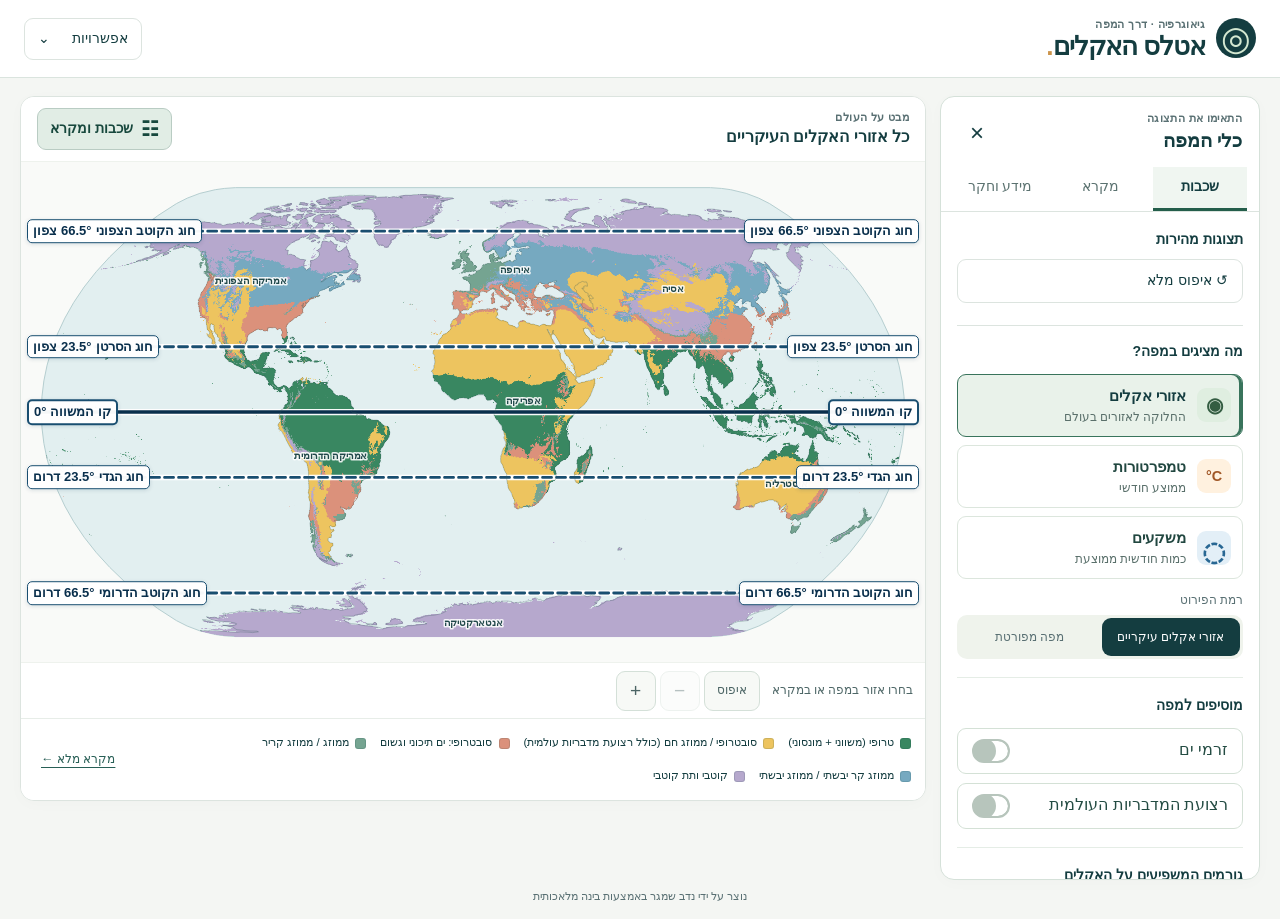
==== atlas/index.html @ 9e795a1e "Make desert belt a persistent transparent overlay with an independent switch" ====
<!doctype html>
<html lang="he" dir="rtl">
<head><meta charset="utf-8"><meta name="viewport" content="width=device-width,initial-scale=1"><meta name="theme-color" content="#153f41"><meta name="description" content="מפת אקלים אינטראקטיבית להוראת גיאוגרפיה, המבוססת על נתוני אקלים פתוחים."><title>אטלס האקלים | גיאוגרפיה דרך המפה</title><style>*{box-sizing:border-box} :root{--ink:#143d40;--muted:#597073;--paper:#f4f5ef;--line:#dce4df;--accent:#285f56;--base:16px}body{margin:0;background:var(--paper);color:var(--ink);font-family:Arial,"Noto Sans Hebrew",sans-serif;font-size:var(--base);line-height:1.55}button,select{font:inherit}button{cursor:pointer;touch-action:manipulation}button,select{color:inherit;border:1px solid var(--line);background:#fff;border-radius:9px}button{min-height:42px;padding:8px 14px;transition:background .16s,box-shadow .16s}button:hover{background:#edf3ef}button:focus-visible,select:focus-visible,a:focus-visible,canvas:focus-visible{outline:3px solid #a96528;outline-offset:3px}button[aria-pressed=true]{background:var(--ink);color:#fff;border-color:var(--ink)}button:disabled{opacity:.4;cursor:default}.skip{position:absolute;top:-80px;right:15px;background:#fff;z-index:50}.skip:focus{top:15px}.masthead{display:flex;align-items:center;justify-content:space-between;max-width:1700px;margin:auto;padding:23px 35px 20px;border-bottom:1px solid var(--line)}.brand{display:flex;align-items:center;gap:15px}.brand-mark{width:52px;height:52px;border-radius:50%;background:var(--ink);color:#d4e8d1;display:grid;place-items:center;font-size:43px;line-height:1}.eyebrow{display:block;font-size:.76rem;letter-spacing:.035em;color:var(--muted);font-weight:700}.brand h1{margin:0;font-size:2rem;line-height:1.1;letter-spacing:-1px}.title-dot{color:#cc944b}.header-actions{display:flex;gap:8px}.header-actions button{background:transparent;font-size:.87em;min-height:40px}.header-actions button[aria-pressed=true]{background:var(--ink)}#fontSize{font-family:Arial;direction:ltr;font-weight:bold;min-width:48px}.small-a{font-size:.72em}.intro{max-width:1700px;margin:auto;padding:22px 35px;display:flex;justify-content:space-between;align-items:center;gap:14px}.intro p{font-size:1.12rem;margin:3px 0 0}.source-badge{font-size:.76rem;white-space:nowrap;display:flex;align-items:center;gap:7px}.source-badge i{width:7px;height:7px;background:#548876;border-radius:50%}.workspace{max-width:1700px;display:grid;grid-template-columns:315px minmax(0,1fr);gap:19px;margin:auto;padding:0 35px}.explorer{border:1px solid var(--line);background:#fff;border-radius:17px;align-self:start;overflow:hidden}.tabs{display:flex;padding:7px;background:#eef2ec;border-bottom:1px solid var(--line);gap:4px}.tabs button{flex:1;padding:6px;border:0;border-radius:8px;font-size:.9em;min-width:0;background:transparent}.tabs button.active{background:var(--ink);color:#fff}.panel{padding:25px 22px;min-height:550px}.panel h2{font-size:1.7rem;line-height:1.22;margin:12px 0}.panel p{margin:10px 0}.panel .lead{color:var(--muted);font-size:.95em}.welcome-art{height:122px;position:relative;margin:20px 0 28px;display:flex;align-items:center;justify-content:center}.globe{width:118px;height:118px;border-radius:50%;overflow:hidden;background:linear-gradient(#c7e5ee 0 13%,#7cb9c4 13% 28%,#a7ab6d 28% 42%,#f4cf54 42% 53%,#4a985f 53% 67%,#f4cf54 67% 76%,#a7ab6d 76% 89%,#c7e5ee 89%);position:relative;box-shadow:inset -20px -5px 30px #153f4125}.globe:after{content:"";position:absolute;inset:0 23%;border:1px solid #fff8;border-radius:50%}.globe:before{content:"";position:absolute;inset:50% 0;border-top:1px solid #fff9}.orbit{position:absolute;width:168px;height:53px;border:1px solid #567c6555;border-radius:50%;transform:rotate(-28deg)}.welcome-steps{margin:20px 0;padding:0;list-style:none;counter-reset:step}.welcome-steps li{counter-increment:step;display:flex;gap:11px;align-items:flex-start;margin:15px 0;font-size:.93em}.welcome-steps li:before{content:counter(step);width:25px;height:25px;flex:none;display:grid;place-items:center;background:#edf3eb;border-radius:50%;font-size:.8em;font-weight:bold}.primary{background:var(--ink);color:#fff;border-color:var(--ink);width:100%;font-weight:700}.primary:hover{background:#286064}.secondary{width:100%;margin-top:9px}.map-section{min-width:0;border:1px solid var(--line);border-radius:17px;background:#fff;overflow:hidden}.map-head{display:flex;justify-content:space-between;align-items:center;padding:18px 23px 13px;gap:12px}.map-head h2{font-size:1.16rem;margin:0}.text-button{border:0;background:transparent;color:var(--muted);font-size:.83em;padding:5px 7px;white-space:nowrap}.map-stage{position:relative;background:#f9faf8;overflow:hidden;aspect-ratio:1.68;min-height:280px;border-top:1px solid #eef2ed;border-bottom:1px solid #eef2ed;direction:ltr}.map-stage canvas{width:100%;height:100%;display:block;touch-action:none;cursor:crosshair}.map-tools{position:absolute;left:14px;top:14px;display:flex;flex-direction:column;gap:5px}.map-tools button{width:38px;min-height:38px;padding:2px;font-size:1.35rem;background:#fffffff2;box-shadow:0 1px 5px #143d4010}.map-options{position:absolute;right:14px;top:14px;display:flex;gap:5px;direction:rtl}.map-options button{font-size:.75rem;padding:6px 10px;min-height:35px;background:#fffffff2}.map-options button[aria-pressed=true]{background:var(--ink)}.map-note{position:absolute;bottom:10px;left:50%;transform:translateX(-50%);direction:rtl;background:#fffffff0;border:1px solid #dae3de;padding:5px 13px;border-radius:30px;font-size:.74rem;color:#526b6b;white-space:nowrap;pointer-events:none}.tooltip{position:absolute;background:var(--ink);color:#fff;border-radius:6px;padding:5px 10px;font-size:.8rem;direction:rtl;z-index:4;pointer-events:none;white-space:nowrap;box-shadow:0 4px 20px #0002}.loading{position:absolute;inset:0;display:grid;place-items:center;background:#f1f6f1;font-weight:700}.map-foot{padding:10px 20px;display:flex;align-items:center;justify-content:space-between;gap:10px;font-size:.72rem;color:var(--muted);border-bottom:1px solid var(--line)}#selectionKey{display:flex;align-items:center;gap:6px;flex-wrap:wrap}.color-wheel{width:11px;height:11px;display:inline-block;border-radius:50%;background:conic-gradient(#168449,#f5db30,#ee7d89,#a96fbb,#62b6c4,#168449)}.legend{padding:17px 20px 21px}.legend-top{display:flex;align-items:center;justify-content:space-between;gap:15px;margin-bottom:12px}.legend h3{font-size:.9rem;margin:0}.filter-label{font-size:.72rem;display:flex;align-items:center;gap:7px;color:var(--muted)}select{max-width:100%;padding:7px 9px;border-radius:7px;background:#f7f9f5;font-size:inherit;min-height:38px}.legend-items{display:grid;grid-template-columns:repeat(4,minmax(0,1fr));gap:7px}.legend-btn{padding:8px 9px;display:flex;text-align:right;align-items:center;gap:8px;border-radius:8px;min-height:42px;font-size:.78rem;line-height:1.3;transition:opacity .2s}.legend-btn.dimmed{opacity:.38}.legend-btn.active{border-color:var(--ink);box-shadow:0 0 0 1px var(--ink);background:#eef4ec;color:var(--ink)}.swatch{width:14px;height:14px;border-radius:4px;display:inline-block;flex:none;border:1px solid #143d4025;background:var(--swatch)}.legend-btn .swatch{width:17px;height:17px}.region-chip{display:inline-flex;align-items:center;gap:8px;color:var(--muted);font-size:.8em}.region-chip .swatch{width:18px;height:18px;border-radius:50%}.subtitle{font-size:.87em;color:var(--muted);margin-top:-5px!important}.climate-facts{margin:22px 0 16px;display:grid;gap:12px}.fact{display:grid;grid-template-columns:31px 1fr;gap:9px}.fact-icon{height:30px;width:30px;border-radius:9px;display:grid;place-items:center;background:#f0f3ed;color:#537063;font-size:1rem}.fact b{font-size:.74em;display:block;color:var(--muted);font-weight:normal}.fact p{font-size:.91em;margin:2px 0 0;line-height:1.5}.distribution{border-top:1px solid var(--line);padding-top:15px;margin-top:18px}.distribution h3,.think h3{font-size:.82em;margin:0 0 5px}.distribution p{font-size:.86em;margin:0}.think{border-radius:10px;background:#f7f2e7;padding:14px;margin:18px 0;color:#63512e}.think p{font-size:.88em;margin:0}.tiny{font-size:.74em;color:var(--muted)}.select-row{display:grid;gap:8px;margin:15px 0}.select-row label{font-size:.8em;font-weight:700}.compare-legend{display:flex;gap:10px;justify-content:space-between;font-size:.8em;margin:18px 0 12px}.compare-label{display:flex;align-items:center;gap:5px}.comparison{width:100%;border-collapse:collapse;table-layout:fixed;font-size:.78em}.comparison th{text-align:right;background:#f0f4ed;padding:9px 6px;vertical-align:top}.comparison td{border-bottom:1px solid var(--line);vertical-align:top;padding:10px 6px;line-height:1.55}.comparison tr.section td{padding:11px 6px 1px;color:var(--muted);font-size:.94em;border:0;font-weight:bold}.compare-summary{font-size:.86em;padding:12px;border-right:3px solid #be965c;background:#f7f4ed;margin-top:18px}.inquiry-list{display:grid;gap:9px;margin:20px 0}.inquiry-card{text-align:right;padding:13px;line-height:1.4}.inquiry-card b{display:block;font-size:.93em}.inquiry-card span{display:block;font-size:.77em;color:var(--muted);margin-top:4px}.inquiry-card[aria-pressed=true] span{color:#d9e6df}.inquiry-question{font-size:1.01em;margin:15px 0!important}.answer{background:#eef4ee;padding:13px;border-radius:9px;font-size:.86em;margin:13px 0}.answer[hidden]{display:none}.answer b{display:block;margin-bottom:5px}.guide-step{display:flex;align-items:center;justify-content:space-between;gap:8px;margin-top:16px}.guide-step button{font-size:.8rem}.guide-step span{font-size:.73em}.guide-label{font-size:.77em;color:var(--muted)}footer{max-width:1700px;margin:16px auto 0;padding:12px 35px 23px;display:flex;justify-content:space-between;gap:10px;font-size:.72rem;color:var(--muted)}dialog{width:min(760px,calc(100vw - 30px));max-height:86vh;border:1px solid var(--line);border-radius:17px;color:var(--ink);padding:0;box-shadow:0 24px 70px #102b4033}dialog::backdrop{background:#153f4166;backdrop-filter:blur(3px)}.dialog-top{display:flex;align-items:center;justify-content:space-between;position:sticky;top:0;background:#fff;padding:16px 22px;border-bottom:1px solid var(--line);z-index:1}.dialog-top h2{font-size:1.2rem;margin:0}.dialog-top button{font-size:1.5rem;min-width:40px;padding:0;border:0}.dialog-body{padding:5px 25px 25px;font-size:.94em}.dialog-body h3{font-size:1.05em;margin-top:22px}.dialog-body p{line-height:1.75}.source-list{padding-right:20px}.source-list li{margin:13px 0}.source-list a{color:#236257;text-underline-offset:3px}.source-list span{display:block;font-size:.88em;color:var(--muted)}.fine{font-size:.8em;color:var(--muted)}body.large{--base:19px}.large .panel h2{font-size:1.9rem}.large .legend-btn{font-size:.9rem}.large .workspace{grid-template-columns:355px minmax(0,1fr)}body.projection .intro{display:none}.projection .masthead{padding-top:10px;padding-bottom:10px}.projection .workspace{margin-top:16px;grid-template-columns:355px minmax(0,1fr)}.projection .panel{font-size:1.08em}.projection .map-stage{aspect-ratio:1.65}.projection .brand h1{font-size:1.6rem}.projection footer{display:none}@media(min-width:1600px){.map-stage{aspect-ratio:1.8}.workspace{grid-template-columns:345px minmax(0,1fr)}.panel{padding:28px}}@media(max-width:1150px){.masthead,.intro{padding-right:22px;padding-left:22px}.workspace{padding:0 22px;grid-template-columns:280px minmax(0,1fr);gap:14px}.legend-items{grid-template-columns:repeat(3,minmax(0,1fr))}.panel{padding:20px 17px}.source-badge{display:none}.map-stage{aspect-ratio:1.45}.map-foot>span:last-child{display:none}.map-head{padding:15px}.legend{padding:15px}.map-note{font-size:.68rem}.large .workspace,.projection .workspace{grid-template-columns:310px minmax(0,1fr)}}@media(max-width:800px){.masthead{padding:16px;gap:10px;flex-wrap:wrap}.brand h1{font-size:1.8rem}.brand-mark{width:44px;height:44px;font-size:37px}.header-actions{margin-right:auto}.header-actions button{font-size:.77rem;padding:7px 10px}.intro{padding:17px 18px}.intro p{font-size:1rem}.workspace,.large .workspace,.projection .workspace{display:flex;flex-direction:column;padding:0 13px;gap:13px}.map-section{width:100%;order:0}.explorer{width:100%;order:1}.panel{min-height:0;padding:20px}.map-stage{aspect-ratio:1.4;min-height:280px}.map-head{padding:12px 15px}.map-head h2{font-size:1.06rem}.legend-items{grid-template-columns:repeat(3,minmax(0,1fr))}.legend-btn{font-size:.76rem;min-height:45px;padding:7px}.legend-top{gap:8px;flex-wrap:wrap}.legend h3{font-size:.84rem}.filter-label{font-size:.7rem}.map-options{right:9px;top:9px}.map-tools{left:9px;top:9px}.map-options button{font-size:.68rem;padding:4px 8px;min-height:33px}.map-note{max-width:90%;white-space:normal;text-align:center;line-height:1.4;bottom:6px;font-size:.65rem;padding:4px 9px}.map-foot{font-size:.7rem;padding:8px 12px}.welcome-art{display:none}.welcome-steps{margin:16px 0}.welcome-steps li{margin:10px 0}.panel h2{font-size:1.6rem;margin-top:8px}.climate-facts{grid-template-columns:1fr 1fr;gap:15px}.comparison{font-size:.85em}.intro .eyebrow{font-size:.7rem}footer{padding:8px 17px 20px;flex-direction:column;font-size:.68rem;gap:4px}.projection .map-stage{aspect-ratio:1.4}.source-badge{display:none}}@media(max-width:420px){.header-actions{width:100%;margin:3px 0 0;justify-content:flex-start}.masthead{padding:13px 16px}.legend-items{grid-template-columns:repeat(2,minmax(0,1fr))}.map-stage{min-height:265px;aspect-ratio:1.32}.climate-facts{grid-template-columns:1fr}.map-head .eyebrow{font-size:.65rem}.map-options button{font-size:.64rem}.map-tools button{width:33px;min-height:33px}.legend{padding:13px}.large .legend-btn{font-size:.86rem}.intro p{font-size:.94rem}}@media(prefers-reduced-motion:reduce){*{transition:none!important;scroll-behavior:auto!important}}@media print{.header-actions,.intro,.map-tools,.map-options,.map-note,.tabs,footer{display:none}.workspace{display:block;padding:0}.map-section{break-inside:avoid}.explorer{break-inside:avoid;margin-bottom:20px}.panel{min-height:0}.legend-items{grid-template-columns:repeat(4,1fr)}}

.show-all{background:#e2edda;color:#254b35;border:1px solid #c2d4b7;font-size:.84rem;font-weight:700;white-space:nowrap}.detail-bar{display:flex;gap:14px;align-items:center;padding:0 22px 13px;font-size:.78rem;color:var(--muted)}.detail-toggle{display:flex;gap:3px;padding:3px;background:#eff3ec;border-radius:10px}.detail-toggle button{font-size:.8rem;padding:6px 14px;min-height:36px;border:0;background:transparent}.detail-toggle button[aria-pressed=true]{background:var(--ink);color:white}.show-all:hover{background:#d3e5c8}@media(max-width:800px){.detail-bar{padding:0 12px 10px;gap:8px;flex-wrap:wrap}.detail-toggle button{font-size:.73rem;padding:6px 10px}.show-all{font-size:.72rem;padding:7px 9px}.map-head{gap:7px}}

footer a{color:inherit}.subtitle{overflow-wrap:anywhere}.legend-items .legend-btn{min-height:46px}.comparison .swatch{vertical-align:middle;margin-left:3px}

.learning-note{font-size:.78em;line-height:1.6;padding:10px 12px;background:#f1f5ef;border-radius:8px;color:#385c54}.legend-btn{overflow-wrap:anywhere;align-items:flex-start}.legend-btn .swatch{margin-top:2px}.map-head h2{line-height:1.5}.tooltip{max-width:min(420px,85vw);white-space:normal}.filter-label select{max-width:260px}.legend-items{grid-template-columns:repeat(3,minmax(0,1fr))}@media(max-width:800px){.legend-items{grid-template-columns:repeat(2,minmax(0,1fr))}.map-head h2{font-size:1rem}.filter-label select{max-width:220px}}
.creator-credit{flex-basis:100%;text-align:center;font-size:.72rem;margin-top:6px}footer{flex-wrap:wrap}
.latitude-labels{position:absolute;inset:0;pointer-events:none;z-index:2;direction:rtl}.latitude-label{position:absolute;transform:translateY(-50%);display:flex;align-items:center;gap:4px;white-space:nowrap;padding:3px 5px;border:1.5px solid #194e70;border-radius:5px;background:rgba(255,255,255,.96);color:#092f4c;font-weight:700;line-height:1.2;box-shadow:0 1px 4px #092f4c24}.equator-label{border-width:2px}.latitude-label bdi{font-weight:800}.map-tools,.map-options{z-index:3}
</style><link rel="stylesheet" href="layers.css?v=20261023-2"><link rel="stylesheet" href="interface.css?v=20261023-4"><link rel="stylesheet" href="learning-layers.css?v=20261024-1"><link rel="stylesheet" href="navigation.css?v=20261024-2"><link rel="stylesheet" href="cities.css?v=20261024-2"></head>
<body>
<a class="skip" href="#workspace">דילוג אל המפה</a>
<header class="masthead"><div class="brand"><span class="brand-mark" aria-hidden="true">◎</span><div><span class="eyebrow">גיאוגרפיה · דרך המפה</span><h1>אטלס האקלים<span class="title-dot">.</span></h1></div></div><div class="header-actions"><button id="fontSize" aria-pressed="false" title="הגדלת הטקסט">A<span class="small-a">a</span></button><button id="project" aria-pressed="false">מצב הקרנה</button><button id="sources">מקורות ומידע ⓘ</button></div></header>
<div class="intro"><div><span class="eyebrow">לראות את הדפוס. להבין את האקלים.</span><p>איך הטמפרטורה והמשקעים מעצבים את אזורי האקלים בעולם?</p></div><span class="source-badge"><i></i>נתוני אקלים · 1991–2020</span></div>
<main id="workspace" class="workspace"><aside class="explorer" aria-label="חקירת אזורי האקלים"><nav class="tabs" aria-label="כלי לימוד"><button data-tab="explore" class="active" aria-pressed="true">לגלות</button><button data-tab="compare" aria-pressed="false">להשוות</button><button data-tab="inquiry" aria-pressed="false">לחקור</button></nav><div id="panel" class="panel" aria-live="polite"></div></aside>
<section class="map-section" aria-label="מפה אינטראקטיבית"><div class="map-head"><div><span class="eyebrow">מפת העולם</span><h2 id="mapTitle">כל אזורי האקלים</h2></div><button id="clear" class="show-all">כל האזורים יחד ◉</button></div>
<div class="detail-bar"><span>רמת הפירוט</span><div class="detail-toggle" aria-label="רמת פירוט המפה"><button id="mainMode" aria-pressed="true">אזורי אקלים עיקריים</button><button id="detailMode" aria-pressed="false">מפה מפורטת</button></div></div>
<div class="layer-controls" aria-label="שכבות נתונים"><div class="layer-row"><span class="layer-heading">שכבות נוספות</span><button id="currentsToggle" aria-pressed="false">זרמי ים</button><button data-field="temperature" aria-pressed="false">ממוצע טמפרטורות</button><button data-field="precipitation" aria-pressed="false">ממוצע משקעים</button></div><div class="layer-row"><span class="layer-heading">חודש לתצוגה</span><div class="month-buttons" role="group" aria-label="בחירת חודש"><button data-month="1" aria-pressed="true">ינואר</button><button data-month="7" aria-pressed="false">יולי</button></div><span class="layer-help">הממוצעים לתקופה 1991–2020</span></div><p class="layer-help">לחיצה נוספת מכבה שכבה. שכבת צבע אחת בכל פעם; זרמי ים אפשר להוסיף לכל תצוגה.</p><div id="layerStatus" role="status" hidden></div></div><div class="map-stage" id="mapStage"><canvas id="map" tabindex="0" role="img" aria-label="מפת אזורי אקלים. ניתן לבחור אזור באמצעות כפתורי המקרא. חיצים להזזת המפה, פלוס ומינוס להגדלה ולהקטנה, Home לאיפוס."></canvas><div id="latitudeLabels" class="latitude-labels" aria-hidden="true"></div><div id="currentMapLabels" class="current-map-labels" aria-hidden="true" hidden></div><div id="loading" class="loading">מציירים את מפת האקלים…</div><div class="map-tools" aria-label="כלי מפה"><button id="zoomIn" aria-label="הגדלת המפה">+</button><button id="zoomOut" aria-label="הקטנת המפה">−</button><button id="resetView" aria-label="איפוס תצוגת המפה">⌂</button></div><div class="map-options"><button id="showLabels" aria-pressed="true">שמות יבשות</button><button id="latitudes" aria-pressed="true">קווי רוחב</button></div><span id="tooltip" class="tooltip" hidden></span><div id="mapNote" class="map-note">בחרו אזור במפה או במקרא</div></div>
<div class="map-foot"><span id="selectionKey"><i class="color-wheel"></i>כל הצבעים מוצגים</span><span>גרירה להזזה · כפתורי זום להגדלה</span></div>
<section id="fieldLegend" class="field-legend" aria-label="מקרא השכבה החודשית" hidden></section><section id="currentLegend" class="current-legend" aria-labelledby="currentLegendTitle" hidden><h3 id="currentLegendTitle">זרמי ים עיקריים · תרשים סכמטי</h3><div class="current-key"><span><i class="current-line warm" aria-hidden="true"></i>חם</span><span><i class="current-line cold" aria-hidden="true"></i>קר</span><span><i class="current-line seasonal" aria-hidden="true"></i>כיוון עונתי</span></div><div class="current-filters"><label>אוקיינוס <select id="currentBasin"><option value="all">כל האוקיינוסים</option><option value="atlantic">האטלנטי</option><option value="pacific">השקט</option><option value="indian">ההודי</option><option value="southern">הדרומי</option></select></label><label>אופי הזרם <select id="currentType"><option value="all">כל הזרמים</option><option value="warm">חמים</option><option value="cold">קרים</option><option value="seasonal">משנים כיוון לפי העונה</option></select></label><button id="currentLabelsToggle" aria-pressed="true">שמות הזרמים</button></div><label for="currentSelect">בחירת זרם</label><select id="currentSelect"></select><p id="currentDescription" aria-live="polite"></p><div class="current-actions"><button id="focusCurrent" hidden>התמקדות באזור</button><button id="resetCurrent" hidden>ביטול הדגשת הזרם</button></div><div id="currentDetails" aria-live="polite"></div><p id="seasonalNote"></p><p class="tiny">החצים מציינים כיוון; עוביים אינו מציין מהירות. סגול מציין היפוך עונתי בלי לקבוע שכל המסלול חם או קר.</p></section><div class="legend"><div class="legend-top"><h3>מקרא אינטראקטיבי</h3><label class="filter-label">סינון מקרא <select id="groupFilter" aria-label="סינון משפחות אקלים"><option value="all">כל הסוגים</option><option value="tropical">טרופי</option><option value="dry">סובטרופי / ממוזג חם: מדבר וערבה</option><option value="warm">סובטרופי: ים תיכוני וגשום</option><option value="cool">ממוזג / ממוזג קריר</option><option value="cold">ממוזג קר יבשתי / ממוזג יבשתי</option><option value="polar">קוטבי ותת קוטבי</option></select></label></div><div id="legendItems" class="legend-items"></div></div></section></main>
<footer><span>נתוני אקלים: Beck et al. (2023), CC BY 4.0 · קווי חוף: Natural Earth, נחלת הכלל</span><span>מפה לימודית · אקלים מתאר דפוסים ארוכי טווח</span><span class="creator-credit">נוצר על ידי נדב שמגר באמצעות בינה מלאכותית</span></footer>
<dialog id="sourceDialog" aria-labelledby="sourceTitle"><div class="dialog-top"><h2 id="sourceTitle">על המפה ועל הנתונים</h2><button id="closeSources" aria-label="סגירה">×</button></div><div class="dialog-body">
<h3>מפה עצמאית מנתונים פתוחים</h3><p>המפה מצוירת מחדש מנתוני אקלים ומקווי חוף פתוחים. העיצוב, הצבעים והפעילות הלימודית נבנו עבור כלי זה. תמונת האטלס שהועלתה אינה משולבת במפה, ולא נעשה שימוש בשכבות שנגזרו ממנה.</p>
<h3>נתונים, תקופה ורישיון</h3><ul class="source-list">
<li><a href="https://www.gloh2o.org/koppen/" target="_blank" rel="noopener">Beck et al. (2023): Köppen–Geiger climate classification</a><span>סיווג אקלים לתקופה 1991–2020. נעשה שימוש ברשת של 0.1 מעלות, מתוך חבילת הנתונים הפתוחה, גרסה 2 של רשומת Figshare.</span></li>
<li><a href="https://doi.org/10.6084/m9.figshare.21789074" target="_blank" rel="noopener">נתוני המקור ב־Figshare</a> · <a href="https://doi.org/10.1038/s41597-023-02549-6" target="_blank" rel="noopener">המאמר המדעי</a><span>Beck, H. E., et al. High-resolution (1 km) Köppen-Geiger maps for 1901–2099 based on constrained CMIP6 projections. Scientific Data 10, 724 (2023). התצוגה כאן משתמשת בגרסת הרשת הגסה יותר, ולא ברזולוציית קילומטר אחד.</span></li>
<li><a href="https://creativecommons.org/licenses/by/4.0/" target="_blank" rel="noopener">רישיון הנתונים: Creative Commons Attribution 4.0</a><span>ההתאמות בכלי: שינוי היטל, דגימה לפי השכן הקרוב, איחוד סוגי אקלים וצביעה מחדש. אין ברישיון או בייחוס משום אישור של יוצרי הנתונים לכלי זה.</span></li>
<li><a href="https://www.naturalearthdata.com/about/terms-of-use/" target="_blank" rel="noopener">Natural Earth: קווי חוף 1:110m</a><span>נחלת הכלל. היטל המפה: Natural Earth 1.</span></li></ul>
<h3>מה מייצגים הצבעים?</h3>
<p>שמות הקבוצות הותאמו למינוח הלימודי שנבחר לכלי. זוהי חלוקה פדגוגית, ולא רשימת הקבוצות הראשיות הרשמית של Köppen–Geiger. בנתוני המקור קיימות הקבוצות A טרופי, B יבש, C ממוזג, D יבשתי ו־E קוטבי. המונחים המדעיים המקוריים, ובהם ״אקלים יבש״ ו״אקלים יער גשם״, משמשים בסיווג זה גם כאשר נבחר למפה שם לימודי אחר.</p>
<p><strong>טרופי (משווני + מונסוני):</strong> כולל את Af, Am ו־Aw; לכן נכללת בקבוצה גם הסוואנה הטרופית. ״יער גשם״ מופיע בהסברים כצומח האופייני לאקלים המשווני.</p>
<p><strong>סובטרופי / ממוזג חם (כולל רצועת מדבריות עולמית):</strong> זוהי כותרת לימודית לקבוצת המדבר והערבה, המיוצגת בנתונים על ידי BWh, BWk, BSh ו־BSk. היא אינה מסמנת את כל האזור הסובטרופי, וכוללת גם מדבריות וערבות קרים מחוץ לרצועת המדבריות הסובטרופית. לכן אין להסיק מהכותרת שכל השטח הצבוע חם או מדברי. ערבה ומדבר מקבלים צבעים שונים במפה המפורטת; הכפתור ״הצגת מדבר בלבד״ מדגיש רק BWh ו־BWk.</p>
<p><strong>סובטרופי: ים תיכוני וגשום:</strong> הסוגים Csa, Csb, Csc, Cwa ו־Cfa מוצגים בנפרד מקבוצת המדבר והערבה. שאר סוגי C מוצגים תחת ״ממוזג / ממוזג קריר״. הכינוי ״ממוזג קר עם חורף יבש״ מתייחס כאן ל־Cwb ו־Cwc, ולא לסוגי Dw היבשתיים.</p>
<p><strong>ממוזג קר יבשתי / ממוזג יבשתי:</strong> כולל סוגי D עם קיץ חם או מתון. סוגי D עם קיץ קצר וקריר, שסומנו קודם ״תת־ארקטי״, נקראים כעת ״תת קוטבי / סובפולרי״ ואוחדו בתצוגה העיקרית עם הקבוצה הקוטבית. בתצוגה המפורטת נשמרת הבחנה בין תת קוטבי, טונדרה וקוטבי (EF).</p>
<h3>שתי הבהרות להוראה</h3>
<p><strong>מונסון:</strong> דרום ודרום־מזרח אסיה הם דוגמה מרכזית, אך מונסונים קיימים גם באפריקה, באמריקה ובאוסטרליה. השכבה מציגה את סיווג Am לפי דפוסי הטמפרטורה והמשקעים, ולא את מלוא אזורי ההשפעה של רוחות המונסון. אין למחוק סיווגים מחוץ לאסיה רק על סמך מיקומם. <a href="https://weather.metoffice.gov.uk/learn-about/weather/types-of-weather/wind/monsoons" target="_blank" rel="noopener">מקור: Met Office, Monsoons</a>.</p>
<p><strong>סף 200 מ״מ:</strong> בכרטיס המדברי מוצג הניסוח הלימודי שהתבקש: ״כמות משקעים שנתית מתחת ל 200 מ"מ ויובש רב״. זהו כלל אצבע שנבחר לכלי, ולא הגדרת הסיווג של הנתונים. ב־Köppen סף המדבר תלוי גם בטמפרטורה ובעונתיות המשקעים, ולכן המפה אינה מפה של קו 200 מ״מ. <a href="https://repository.library.noaa.gov/view/noaa/24183/noaa_24183_DS1.pdf" target="_blank" rel="noopener">מקור: Beck et al. (2018), טבלת הגדרות הסיווג</a>.</p>
<p>אין שכבת ״אקלים הררי״ נפרדת: אזורי הרים מסווגים לפי הטמפרטורה והמשקעים שלהם בנתונים. השפעת הגובה ניכרת בשינויי האקלים ובכתמי אקלים קרים, אך זו אינה מפת גובה.</p>
<h3>שכבות חודשיות: טמפרטורה ומשקעים</h3><p>ממוצעי ינואר ויולי לתקופה <bdi>1991–2020</bdi>, מתוך ERA5 של Copernicus / ECMWF, כפי שהופצו ועובדו בפורטל האקלים של הבנק העולמי, CCKP. אלה נתוני רה־אנליזה המשלבים תצפיות ומודל, ולא מדידה בכל נקודה או תחזית לשנה מסוימת.</p><p><strong>רזולוציית הנתונים:</strong> רשת של <bdi>0.25° × 0.25°</bdi>. גודל התא מצפון לדרום הוא כ־28 ק״מ: רבע ממעלת רוחב שאורכה בקירוב 111 ק״מ. רוחב התא ממזרח למערב משתנה לפי קו הרוחב. זהו שיפור לעומת רשתות הטמפרטורה והמשקעים הגסות שבגרסה הקודמת, אך אין להסיק שמתקבל מידע ברמת רחוב.</p><p>הצבעים נדגמים מתא הרשת הקרוב, ללא המצאת מדידות בין תאים. המפה מצוירת מחדש לפי האזור המוצג והזום, ברזולוציית המסך. המספר המוצג עבור עיר הוא ממוצע תא הרשת הסמוך. הטמפרטורה מוצגת במעלות צלזיוס; המשקעים הם ממוצע כמות חודשית במ״מ, כולל שלג בשווה ערך מים. הקבצים מקודדים בדיוק של עשירית יחידה לצורך התצוגה, בלי לייחס דיוק כזה למדידה המקורית.</p><ul class="source-list"><li><a href="https://climateknowledgeportal.worldbank.org/index.php/metadata" target="_blank" rel="noopener">הבנק העולמי: מתודולוגיה ומאפייני ERA5</a><span>הגדרות המשתנים, הרזולוציה ומגבלות הנתונים. משקעים הם אומדן רה־אנליזה, וקיימת אי־ודאות, בפרט בהשוואות מקומיות.</span></li><li><a href="https://worldbank.github.io/climateknowledgeportal/docs/collections/era5-x0.25.html" target="_blank" rel="noopener">אוסף ERA5 ברבע מעלה</a> · <a href="https://registry.opendata.aws/wbg-cckp/" target="_blank" rel="noopener">מאגר הנתונים הפתוח של CCKP</a><span>גישה לנתונים: 23 באוקטובר 2026. קישורים לקובצי המקור, יחידות, המרות וחתימות הקבצים נשמרים ברשומת המקור.</span></li><li><a href="data/era5/manifest.json" target="_blank" rel="noopener">רשומת המקור של הנתונים במפה</a><span>החודשים שנבחרו הם ינואר ויולי; התקופה וסולם הצבעים זהים בשניהם.</span></li></ul><h3>שכבת זרמי הים</h3><p>מסלולי זרמים עיקריים שצוירו באופן עצמאי כתרשים סכמטי. כרטיס לכל זרם מציין מסלול, כיוון, השפעה והבחנה בין הדפוס הכללי לשינוי העונתי. המקורות מקושרים גם בכרטיסי הזרמים. החלוקה הכללית מבוססת על <a href="https://www.noaa.gov/jetstream/ocean/circulations/jetstream-max-major-ocean-currents" target="_blank" rel="noopener">NOAA: Major Ocean Currents</a>. אדום וכחול מבדילים בין זרם חם לקר ביחס לסביבתו. המסלולים והעובי אינם תצפיות של מהירות או של מיקום הזרם בחודש מסוים.</p><p>המעבר בין ינואר ליולי מדגים את היפוך הזרם הסומלי ואת הזרימה מדרום להודו ולסרי לנקה. בינואר הזרם הסומלי מוצג דרומה וזרם המונסון מערבה; ביולי צפונה ומזרחה, בהתאמה. אלה הכללות לימודיות; במציאות יש מערבולות ושונות בתוך העונה. סגול מקווקו מציין כיוון עונתי, לא סיווג תרמי אחיד. <a href="https://www.aoml.noaa.gov/ftp/phod/editors/murtugudde_annamalai.pdf" target="_blank" rel="noopener">המחזור העונתי באוקיינוס ההודי</a> · <a href="https://repository.library.noaa.gov/view/noaa/48280" target="_blank" rel="noopener">תצפיות על זרם המונסון בחורף</a>.</p><h3>שימוש בהוראה</h3><p>לחצו על ״כל האזורים יחד״ כדי להציג את כל צבעי המפה. בחרו אזור במפה או במקרא כדי להבליט אותו, והשתמשו בכרטיסיות להשוואה ולשאלות חקר. סינון המקרא משנה את רשימת הכפתורים בלבד. גבולות אקלים הם הכללה מרחבית, ובמציאות המעבר בין אזורים הדרגתי.</p>
<ul class="source-list"><li><a href="https://weather.metoffice.gov.uk/climate/climate-explained/climate-zones" target="_blank" rel="noopener">Met Office: Climate zones</a></li><li><a href="https://www.noaa.gov/jetstream/global/climate-zones" target="_blank" rel="noopener">NOAA: Climate Zones</a></li></ul>
</div></dialog>
<script>// https://d3js.org v7.9.0 Copyright 2010-2023 Mike Bostock
!function(t,n){"object"==typeof exports&&"undefined"!=typeof module?n(exports):"function"==typeof define&&define.amd?define(["exports"],n):n((t="undefined"!=typeof globalThis?globalThis:t||self).d3=t.d3||{})}(this,(function(t){"use strict";function n(t,n){return null==t||null==n?NaN:t<n?-1:t>n?1:t>=n?0:NaN}function e(t,n){return null==t||null==n?NaN:n<t?-1:n>t?1:n>=t?0:NaN}function r(t){let r,o,a;function u(t,n,e=0,i=t.length){if(e<i){if(0!==r(n,n))return i;do{const r=e+i>>>1;o(t[r],n)<0?e=r+1:i=r}while(e<i)}return e}return 2!==t.length?(r=n,o=(e,r)=>n(t(e),r),a=(n,e)=>t(n)-e):(r=t===n||t===e?t:i,o=t,a=t),{left:u,center:function(t,n,e=0,r=t.length){const i=u(t,n,e,r-1);return i>e&&a(t[i-1],n)>-a(t[i],n)?i-1:i},right:function(t,n,e=0,i=t.length){if(e<i){if(0!==r(n,n))return i;do{const r=e+i>>>1;o(t[r],n)<=0?e=r+1:i=r}while(e<i)}return e}}}function i(){return 0}function o(t){return null===t?NaN:+t}const a=r(n),u=a.right,c=a.left,f=r(o).center;var s=u;const l=d(y),h=d((function(t){const n=y(t);return(t,e,r,i,o)=>{n(t,e,(r<<=2)+0,(i<<=2)+0,o<<=2),n(t,e,r+1,i+1,o),n(t,e,r+2,i+2,o),n(t,e,r+3,i+3,o)}}));function d(t){return function(n,e,r=e){if(!((e=+e)>=0))throw new RangeError("invalid rx");if(!((r=+r)>=0))throw new RangeError("invalid ry");let{data:i,width:o,height:a}=n;if(!((o=Math.floor(o))>=0))throw new RangeError("invalid width");if(!((a=Math.floor(void 0!==a?a:i.length/o))>=0))throw new RangeError("invalid height");if(!o||!a||!e&&!r)return n;const u=e&&t(e),c=r&&t(r),f=i.slice();return u&&c?(p(u,f,i,o,a),p(u,i,f,o,a),p(u,f,i,o,a),g(c,i,f,o,a),g(c,f,i,o,a),g(c,i,f,o,a)):u?(p(u,i,f,o,a),p(u,f,i,o,a),p(u,i,f,o,a)):c&&(g(c,i,f,o,a),g(c,f,i,o,a),g(c,i,f,o,a)),n}}function p(t,n,e,r,i){for(let o=0,a=r*i;o<a;)t(n,e,o,o+=r,1)}function g(t,n,e,r,i){for(let o=0,a=r*i;o<r;++o)t(n,e,o,o+a,r)}function y(t){const n=Math.floor(t);if(n===t)return function(t){const n=2*t+1;return(e,r,i,o,a)=>{if(!((o-=a)>=i))return;let u=t*r[i];const c=a*t;for(let t=i,n=i+c;t<n;t+=a)u+=r[Math.min(o,t)];for(let t=i,f=o;t<=f;t+=a)u+=r[Math.min(o,t+c)],e[t]=u/n,u-=r[Math.max(i,t-c)]}}(t);const e=t-n,r=2*t+1;return(t,i,o,a,u)=>{if(!((a-=u)>=o))return;let c=n*i[o];const f=u*n,s=f+u;for(let t=o,n=o+f;t<n;t+=u)c+=i[Math.min(a,t)];for(let n=o,l=a;n<=l;n+=u)c+=i[Math.min(a,n+f)],t[n]=(c+e*(i[Math.max(o,n-s)]+i[Math.min(a,n+s)]))/r,c-=i[Math.max(o,n-f)]}}function v(t,n){let e=0;if(void 0===n)for(let n of t)null!=n&&(n=+n)>=n&&++e;else{let r=-1;for(let i of t)null!=(i=n(i,++r,t))&&(i=+i)>=i&&++e}return e}function _(t){return 0|t.length}function b(t){return!(t>0)}function m(t){return"object"!=typeof t||"length"in t?t:Array.from(t)}function x(t,n){let e,r=0,i=0,o=0;if(void 0===n)for(let n of t)null!=n&&(n=+n)>=n&&(e=n-i,i+=e/++r,o+=e*(n-i));else{let a=-1;for(let u of t)null!=(u=n(u,++a,t))&&(u=+u)>=u&&(e=u-i,i+=e/++r,o+=e*(u-i))}if(r>1)return o/(r-1)}function w(t,n){const e=x(t,n);return e?Math.sqrt(e):e}function M(t,n){let e,r;if(void 0===n)for(const n of t)null!=n&&(void 0===e?n>=n&&(e=r=n):(e>n&&(e=n),r<n&&(r=n)));else{let i=-1;for(let o of t)null!=(o=n(o,++i,t))&&(void 0===e?o>=o&&(e=r=o):(e>o&&(e=o),r<o&&(r=o)))}return[e,r]}class T{constructor(){this._partials=new Float64Array(32),this._n=0}add(t){const n=this._partials;let e=0;for(let r=0;r<this._n&&r<32;r++){const i=n[r],o=t+i,a=Math.abs(t)<Math.abs(i)?t-(o-i):i-(o-t);a&&(n[e++]=a),t=o}return n[e]=t,this._n=e+1,this}valueOf(){const t=this._partials;let n,e,r,i=this._n,o=0;if(i>0){for(o=t[--i];i>0&&(n=o,e=t[--i],o=n+e,r=e-(o-n),!r););i>0&&(r<0&&t[i-1]<0||r>0&&t[i-1]>0)&&(e=2*r,n=o+e,e==n-o&&(o=n))}return o}}class InternMap extends Map{constructor(t,n=N){if(super(),Object.defineProperties(this,{_intern:{value:new Map},_key:{value:n}}),null!=t)for(const[n,e]of t)this.set(n,e)}get(t){return super.get(A(this,t))}has(t){return super.has(A(this,t))}set(t,n){return super.set(S(this,t),n)}delete(t){return super.delete(E(this,t))}}class InternSet extends Set{constructor(t,n=N){if(super(),Object.defineProperties(this,{_intern:{value:new Map},_key:{value:n}}),null!=t)for(const n of t)this.add(n)}has(t){return super.has(A(this,t))}add(t){return super.add(S(this,t))}delete(t){return super.delete(E(this,t))}}function A({_intern:t,_key:n},e){const r=n(e);return t.has(r)?t.get(r):e}function S({_intern:t,_key:n},e){const r=n(e);return t.has(r)?t.get(r):(t.set(r,e),e)}function E({_intern:t,_key:n},e){const r=n(e);return t.has(r)&&(e=t.get(r),t.delete(r)),e}function N(t){return null!==t&&"object"==typeof t?t.valueOf():t}function k(t){return t}function C(t,...n){return F(t,k,k,n)}function P(t,...n){return F(t,Array.from,k,n)}function z(t,n){for(let e=1,r=n.length;e<r;++e)t=t.flatMap((t=>t.pop().map((([n,e])=>[...t,n,e]))));return t}function $(t,n,...e){return F(t,k,n,e)}function D(t,n,...e){return F(t,Array.from,n,e)}function R(t){if(1!==t.length)throw new Error("duplicate key");return t[0]}function F(t,n,e,r){return function t(i,o){if(o>=r.length)return e(i);const a=new InternMap,u=r[o++];let c=-1;for(const t of i){const n=u(t,++c,i),e=a.get(n);e?e.push(t):a.set(n,[t])}for(const[n,e]of a)a.set(n,t(e,o));return n(a)}(t,0)}function q(t,n){return Array.from(n,(n=>t[n]))}function U(t,...n){if("function"!=typeof t[Symbol.iterator])throw new TypeError("values is not iterable");t=Array.from(t);let[e]=n;if(e&&2!==e.length||n.length>1){const r=Uint32Array.from(t,((t,n)=>n));return n.length>1?(n=n.map((n=>t.map(n))),r.sort(((t,e)=>{for(const r of n){const n=O(r[t],r[e]);if(n)return n}}))):(e=t.map(e),r.sort(((t,n)=>O(e[t],e[n])))),q(t,r)}return t.sort(I(e))}function I(t=n){if(t===n)return O;if("function"!=typeof t)throw new TypeError("compare is not a function");return(n,e)=>{const r=t(n,e);return r||0===r?r:(0===t(e,e))-(0===t(n,n))}}function O(t,n){return(null==t||!(t>=t))-(null==n||!(n>=n))||(t<n?-1:t>n?1:0)}var B=Array.prototype.slice;function Y(t){return()=>t}const L=Math.sqrt(50),j=Math.sqrt(10),H=Math.sqrt(2);function X(t,n,e){const r=(n-t)/Math.max(0,e),i=Math.floor(Math.log10(r)),o=r/Math.pow(10,i),a=o>=L?10:o>=j?5:o>=H?2:1;let u,c,f;return i<0?(f=Math.pow(10,-i)/a,u=Math.round(t*f),c=Math.round(n*f),u/f<t&&++u,c/f>n&&--c,f=-f):(f=Math.pow(10,i)*a,u=Math.round(t/f),c=Math.round(n/f),u*f<t&&++u,c*f>n&&--c),c<u&&.5<=e&&e<2?X(t,n,2*e):[u,c,f]}function G(t,n,e){if(!((e=+e)>0))return[];if((t=+t)===(n=+n))return[t];const r=n<t,[i,o,a]=r?X(n,t,e):X(t,n,e);if(!(o>=i))return[];const u=o-i+1,c=new Array(u);if(r)if(a<0)for(let t=0;t<u;++t)c[t]=(o-t)/-a;else for(let t=0;t<u;++t)c[t]=(o-t)*a;else if(a<0)for(let t=0;t<u;++t)c[t]=(i+t)/-a;else for(let t=0;t<u;++t)c[t]=(i+t)*a;return c}function V(t,n,e){return X(t=+t,n=+n,e=+e)[2]}function W(t,n,e){e=+e;const r=(n=+n)<(t=+t),i=r?V(n,t,e):V(t,n,e);return(r?-1:1)*(i<0?1/-i:i)}function Z(t,n,e){let r;for(;;){const i=V(t,n,e);if(i===r||0===i||!isFinite(i))return[t,n];i>0?(t=Math.floor(t/i)*i,n=Math.ceil(n/i)*i):i<0&&(t=Math.ceil(t*i)/i,n=Math.floor(n*i)/i),r=i}}function K(t){return Math.max(1,Math.ceil(Math.log(v(t))/Math.LN2)+1)}function Q(){var t=k,n=M,e=K;function r(r){Array.isArray(r)||(r=Array.from(r));var i,o,a,u=r.length,c=new Array(u);for(i=0;i<u;++i)c[i]=t(r[i],i,r);var f=n(c),l=f[0],h=f[1],d=e(c,l,h);if(!Array.isArray(d)){const t=h,e=+d;if(n===M&&([l,h]=Z(l,h,e)),(d=G(l,h,e))[0]<=l&&(a=V(l,h,e)),d[d.length-1]>=h)if(t>=h&&n===M){const t=V(l,h,e);isFinite(t)&&(t>0?h=(Math.floor(h/t)+1)*t:t<0&&(h=(Math.ceil(h*-t)+1)/-t))}else d.pop()}for(var p=d.length,g=0,y=p;d[g]<=l;)++g;for(;d[y-1]>h;)--y;(g||y<p)&&(d=d.slice(g,y),p=y-g);var v,_=new Array(p+1);for(i=0;i<=p;++i)(v=_[i]=[]).x0=i>0?d[i-1]:l,v.x1=i<p?d[i]:h;if(isFinite(a)){if(a>0)for(i=0;i<u;++i)null!=(o=c[i])&&l<=o&&o<=h&&_[Math.min(p,Math.floor((o-l)/a))].push(r[i]);else if(a<0)for(i=0;i<u;++i)if(null!=(o=c[i])&&l<=o&&o<=h){const t=Math.floor((l-o)*a);_[Math.min(p,t+(d[t]<=o))].push(r[i])}}else for(i=0;i<u;++i)null!=(o=c[i])&&l<=o&&o<=h&&_[s(d,o,0,p)].push(r[i]);return _}return r.value=function(n){return arguments.length?(t="function"==typeof n?n:Y(n),r):t},r.domain=function(t){return arguments.length?(n="function"==typeof t?t:Y([t[0],t[1]]),r):n},r.thresholds=function(t){return arguments.length?(e="function"==typeof t?t:Y(Array.isArray(t)?B.call(t):t),r):e},r}function J(t,n){let e;if(void 0===n)for(const n of t)null!=n&&(e<n||void 0===e&&n>=n)&&(e=n);else{let r=-1;for(let i of t)null!=(i=n(i,++r,t))&&(e<i||void 0===e&&i>=i)&&(e=i)}return e}function tt(t,n){let e,r=-1,i=-1;if(void 0===n)for(const n of t)++i,null!=n&&(e<n||void 0===e&&n>=n)&&(e=n,r=i);else for(let o of t)null!=(o=n(o,++i,t))&&(e<o||void 0===e&&o>=o)&&(e=o,r=i);return r}function nt(t,n){let e;if(void 0===n)for(const n of t)null!=n&&(e>n||void 0===e&&n>=n)&&(e=n);else{let r=-1;for(let i of t)null!=(i=n(i,++r,t))&&(e>i||void 0===e&&i>=i)&&(e=i)}return e}function et(t,n){let e,r=-1,i=-1;if(void 0===n)for(const n of t)++i,null!=n&&(e>n||void 0===e&&n>=n)&&(e=n,r=i);else for(let o of t)null!=(o=n(o,++i,t))&&(e>o||void 0===e&&o>=o)&&(e=o,r=i);return r}function rt(t,n,e=0,r=1/0,i){if(n=Math.floor(n),e=Math.floor(Math.max(0,e)),r=Math.floor(Math.min(t.length-1,r)),!(e<=n&&n<=r))return t;for(i=void 0===i?O:I(i);r>e;){if(r-e>600){const o=r-e+1,a=n-e+1,u=Math.log(o),c=.5*Math.exp(2*u/3),f=.5*Math.sqrt(u*c*(o-c)/o)*(a-o/2<0?-1:1);rt(t,n,Math.max(e,Math.floor(n-a*c/o+f)),Math.min(r,Math.floor(n+(o-a)*c/o+f)),i)}const o=t[n];let a=e,u=r;for(it(t,e,n),i(t[r],o)>0&&it(t,e,r);a<u;){for(it(t,a,u),++a,--u;i(t[a],o)<0;)++a;for(;i(t[u],o)>0;)--u}0===i(t[e],o)?it(t,e,u):(++u,it(t,u,r)),u<=n&&(e=u+1),n<=u&&(r=u-1)}return t}function it(t,n,e){const r=t[n];t[n]=t[e],t[e]=r}function ot(t,e=n){let r,i=!1;if(1===e.length){let o;for(const a of t){const t=e(a);(i?n(t,o)>0:0===n(t,t))&&(r=a,o=t,i=!0)}}else for(const n of t)(i?e(n,r)>0:0===e(n,n))&&(r=n,i=!0);return r}function at(t,n,e){if(t=Float64Array.from(function*(t,n){if(void 0===n)for(let n of t)null!=n&&(n=+n)>=n&&(yield n);else{let e=-1;for(let r of t)null!=(r=n(r,++e,t))&&(r=+r)>=r&&(yield r)}}(t,e)),(r=t.length)&&!isNaN(n=+n)){if(n<=0||r<2)return nt(t);if(n>=1)return J(t);var r,i=(r-1)*n,o=Math.floor(i),a=J(rt(t,o).subarray(0,o+1));return a+(nt(t.subarray(o+1))-a)*(i-o)}}function ut(t,n,e=o){if((r=t.length)&&!isNaN(n=+n)){if(n<=0||r<2)return+e(t[0],0,t);if(n>=1)return+e(t[r-1],r-1,t);var r,i=(r-1)*n,a=Math.floor(i),u=+e(t[a],a,t);return u+(+e(t[a+1],a+1,t)-u)*(i-a)}}function ct(t,n,e=o){if(!isNaN(n=+n)){if(r=Float64Array.from(t,((n,r)=>o(e(t[r],r,t)))),n<=0)return et(r);if(n>=1)return tt(r);var r,i=Uint32Array.from(t,((t,n)=>n)),a=r.length-1,u=Math.floor(a*n);return rt(i,u,0,a,((t,n)=>O(r[t],r[n]))),(u=ot(i.subarray(0,u+1),(t=>r[t])))>=0?u:-1}}function ft(t){return Array.from(function*(t){for(const n of t)yield*n}(t))}function st(t,n){return[t,n]}function lt(t,n,e){t=+t,n=+n,e=(i=arguments.length)<2?(n=t,t=0,1):i<3?1:+e;for(var r=-1,i=0|Math.max(0,Math.ceil((n-t)/e)),o=new Array(i);++r<i;)o[r]=t+r*e;return o}function ht(t,e=n){if(1===e.length)return et(t,e);let r,i=-1,o=-1;for(const n of t)++o,(i<0?0===e(n,n):e(n,r)<0)&&(r=n,i=o);return i}var dt=pt(Math.random);function pt(t){return function(n,e=0,r=n.length){let i=r-(e=+e);for(;i;){const r=t()*i--|0,o=n[i+e];n[i+e]=n[r+e],n[r+e]=o}return n}}function gt(t){if(!(i=t.length))return[];for(var n=-1,e=nt(t,yt),r=new Array(e);++n<e;)for(var i,o=-1,a=r[n]=new Array(i);++o<i;)a[o]=t[o][n];return r}function yt(t){return t.length}function vt(t){return t instanceof InternSet?t:new InternSet(t)}function _t(t,n){const e=t[Symbol.iterator](),r=new Set;for(const t of n){const n=bt(t);if(r.has(n))continue;let i,o;for(;({value:i,done:o}=e.next());){if(o)return!1;const t=bt(i);if(r.add(t),Object.is(n,t))break}}return!0}function bt(t){return null!==t&&"object"==typeof t?t.valueOf():t}function mt(t){return t}var xt=1,wt=2,Mt=3,Tt=4,At=1e-6;function St(t){return"translate("+t+",0)"}function Et(t){return"translate(0,"+t+")"}function Nt(t){return n=>+t(n)}function kt(t,n){return n=Math.max(0,t.bandwidth()-2*n)/2,t.round()&&(n=Math.round(n)),e=>+t(e)+n}function Ct(){return!this.__axis}function Pt(t,n){var e=[],r=null,i=null,o=6,a=6,u=3,c="undefined"!=typeof window&&window.devicePixelRatio>1?0:.5,f=t===xt||t===Tt?-1:1,s=t===Tt||t===wt?"x":"y",l=t===xt||t===Mt?St:Et;function h(h){var d=null==r?n.ticks?n.ticks.apply(n,e):n.domain():r,p=null==i?n.tickFormat?n.tickFormat.apply(n,e):mt:i,g=Math.max(o,0)+u,y=n.range(),v=+y[0]+c,_=+y[y.length-1]+c,b=(n.bandwidth?kt:Nt)(n.copy(),c),m=h.selection?h.selection():h,x=m.selectAll(".domain").data([null]),w=m.selectAll(".tick").data(d,n).order(),M=w.exit(),T=w.enter().append("g").attr("class","tick"),A=w.select("line"),S=w.select("text");x=x.merge(x.enter().insert("path",".tick").attr("class","domain").attr("stroke","currentColor")),w=w.merge(T),A=A.merge(T.append("line").attr("stroke","currentColor").attr(s+"2",f*o)),S=S.merge(T.append("text").attr("fill","currentColor").attr(s,f*g).attr("dy",t===xt?"0em":t===Mt?"0.71em":"0.32em")),h!==m&&(x=x.transition(h),w=w.transition(h),A=A.transition(h),S=S.transition(h),M=M.transition(h).attr("opacity",At).attr("transform",(function(t){return isFinite(t=b(t))?l(t+c):this.getAttribute("transform")})),T.attr("opacity",At).attr("transform",(function(t){var n=this.parentNode.__axis;return l((n&&isFinite(n=n(t))?n:b(t))+c)}))),M.remove(),x.attr("d",t===Tt||t===wt?a?"M"+f*a+","+v+"H"+c+"V"+_+"H"+f*a:"M"+c+","+v+"V"+_:a?"M"+v+","+f*a+"V"+c+"H"+_+"V"+f*a:"M"+v+","+c+"H"+_),w.attr("opacity",1).attr("transform",(function(t){return l(b(t)+c)})),A.attr(s+"2",f*o),S.attr(s,f*g).text(p),m.filter(Ct).attr("fill","none").attr("font-size",10).attr("font-family","sans-serif").attr("text-anchor",t===wt?"start":t===Tt?"end":"middle"),m.each((function(){this.__axis=b}))}return h.scale=function(t){return arguments.length?(n=t,h):n},h.ticks=function(){return e=Array.from(arguments),h},h.tickArguments=function(t){return arguments.length?(e=null==t?[]:Array.from(t),h):e.slice()},h.tickValues=function(t){return arguments.length?(r=null==t?null:Array.from(t),h):r&&r.slice()},h.tickFormat=function(t){return arguments.length?(i=t,h):i},h.tickSize=function(t){return arguments.length?(o=a=+t,h):o},h.tickSizeInner=function(t){return arguments.length?(o=+t,h):o},h.tickSizeOuter=function(t){return arguments.length?(a=+t,h):a},h.tickPadding=function(t){return arguments.length?(u=+t,h):u},h.offset=function(t){return arguments.length?(c=+t,h):c},h}var zt={value:()=>{}};function $t(){for(var t,n=0,e=arguments.length,r={};n<e;++n){if(!(t=arguments[n]+"")||t in r||/[\s.]/.test(t))throw new Error("illegal type: "+t);r[t]=[]}return new Dt(r)}function Dt(t){this._=t}function Rt(t,n){for(var e,r=0,i=t.length;r<i;++r)if((e=t[r]).name===n)return e.value}function Ft(t,n,e){for(var r=0,i=t.length;r<i;++r)if(t[r].name===n){t[r]=zt,t=t.slice(0,r).concat(t.slice(r+1));break}return null!=e&&t.push({name:n,value:e}),t}Dt.prototype=$t.prototype={constructor:Dt,on:function(t,n){var e,r,i=this._,o=(r=i,(t+"").trim().split(/^|\s+/).map((function(t){var n="",e=t.indexOf(".");if(e>=0&&(n=t.slice(e+1),t=t.slice(0,e)),t&&!r.hasOwnProperty(t))throw new Error("unknown type: "+t);return{type:t,name:n}}))),a=-1,u=o.length;if(!(arguments.length<2)){if(null!=n&&"function"!=typeof n)throw new Error("invalid callback: "+n);for(;++a<u;)if(e=(t=o[a]).type)i[e]=Ft(i[e],t.name,n);else if(null==n)for(e in i)i[e]=Ft(i[e],t.name,null);return this}for(;++a<u;)if((e=(t=o[a]).type)&&(e=Rt(i[e],t.name)))return e},copy:function(){var t={},n=this._;for(var e in n)t[e]=n[e].slice();return new Dt(t)},call:function(t,n){if((e=arguments.length-2)>0)for(var e,r,i=new Array(e),o=0;o<e;++o)i[o]=arguments[o+2];if(!this._.hasOwnProperty(t))throw new Error("unknown type: "+t);for(o=0,e=(r=this._[t]).length;o<e;++o)r[o].value.apply(n,i)},apply:function(t,n,e){if(!this._.hasOwnProperty(t))throw new Error("unknown type: "+t);for(var r=this._[t],i=0,o=r.length;i<o;++i)r[i].value.apply(n,e)}};var qt="http://www.w3.org/1999/xhtml",Ut={svg:"http://www.w3.org/2000/svg",xhtml:qt,xlink:"http://www.w3.org/1999/xlink",xml:"http://www.w3.org/XML/1998/namespace",xmlns:"http://www.w3.org/2000/xmlns/"};function It(t){var n=t+="",e=n.indexOf(":");return e>=0&&"xmlns"!==(n=t.slice(0,e))&&(t=t.slice(e+1)),Ut.hasOwnProperty(n)?{space:Ut[n],local:t}:t}function Ot(t){return function(){var n=this.ownerDocument,e=this.namespaceURI;return e===qt&&n.documentElement.namespaceURI===qt?n.createElement(t):n.createElementNS(e,t)}}function Bt(t){return function(){return this.ownerDocument.createElementNS(t.space,t.local)}}function Yt(t){var n=It(t);return(n.local?Bt:Ot)(n)}function Lt(){}function jt(t){return null==t?Lt:function(){return this.querySelector(t)}}function Ht(t){return null==t?[]:Array.isArray(t)?t:Array.from(t)}function Xt(){return[]}function Gt(t){return null==t?Xt:function(){return this.querySelectorAll(t)}}function Vt(t){return function(){return this.matches(t)}}function Wt(t){return function(n){return n.matches(t)}}var Zt=Array.prototype.find;function Kt(){return this.firstElementChild}var Qt=Array.prototype.filter;function Jt(){return Array.from(this.children)}function tn(t){return new Array(t.length)}function nn(t,n){this.ownerDocument=t.ownerDocument,this.namespaceURI=t.namespaceURI,this._next=null,this._parent=t,this.__data__=n}function en(t,n,e,r,i,o){for(var a,u=0,c=n.length,f=o.length;u<f;++u)(a=n[u])?(a.__data__=o[u],r[u]=a):e[u]=new nn(t,o[u]);for(;u<c;++u)(a=n[u])&&(i[u]=a)}function rn(t,n,e,r,i,o,a){var u,c,f,s=new Map,l=n.length,h=o.length,d=new Array(l);for(u=0;u<l;++u)(c=n[u])&&(d[u]=f=a.call(c,c.__data__,u,n)+"",s.has(f)?i[u]=c:s.set(f,c));for(u=0;u<h;++u)f=a.call(t,o[u],u,o)+"",(c=s.get(f))?(r[u]=c,c.__data__=o[u],s.delete(f)):e[u]=new nn(t,o[u]);for(u=0;u<l;++u)(c=n[u])&&s.get(d[u])===c&&(i[u]=c)}function on(t){return t.__data__}function an(t){return"object"==typeof t&&"length"in t?t:Array.from(t)}function un(t,n){return t<n?-1:t>n?1:t>=n?0:NaN}function cn(t){return function(){this.removeAttribute(t)}}function fn(t){return function(){this.removeAttributeNS(t.space,t.local)}}function sn(t,n){return function(){this.setAttribute(t,n)}}function ln(t,n){return function(){this.setAttributeNS(t.space,t.local,n)}}function hn(t,n){return function(){var e=n.apply(this,arguments);null==e?this.removeAttribute(t):this.setAttribute(t,e)}}function dn(t,n){return function(){var e=n.apply(this,arguments);null==e?this.removeAttributeNS(t.space,t.local):this.setAttributeNS(t.space,t.local,e)}}function pn(t){return t.ownerDocument&&t.ownerDocument.defaultView||t.document&&t||t.defaultView}function gn(t){return function(){this.style.removeProperty(t)}}function yn(t,n,e){return function(){this.style.setProperty(t,n,e)}}function vn(t,n,e){return function(){var r=n.apply(this,arguments);null==r?this.style.removeProperty(t):this.style.setProperty(t,r,e)}}function _n(t,n){return t.style.getPropertyValue(n)||pn(t).getComputedStyle(t,null).getPropertyValue(n)}function bn(t){return function(){delete this[t]}}function mn(t,n){return function(){this[t]=n}}function xn(t,n){return function(){var e=n.apply(this,arguments);null==e?delete this[t]:this[t]=e}}function wn(t){return t.trim().split(/^|\s+/)}function Mn(t){return t.classList||new Tn(t)}function Tn(t){this._node=t,this._names=wn(t.getAttribute("class")||"")}function An(t,n){for(var e=Mn(t),r=-1,i=n.length;++r<i;)e.add(n[r])}function Sn(t,n){for(var e=Mn(t),r=-1,i=n.length;++r<i;)e.remove(n[r])}function En(t){return function(){An(this,t)}}function Nn(t){return function(){Sn(this,t)}}function kn(t,n){return function(){(n.apply(this,arguments)?An:Sn)(this,t)}}function Cn(){this.textContent=""}function Pn(t){return function(){this.textContent=t}}function zn(t){return function(){var n=t.apply(this,arguments);this.textContent=null==n?"":n}}function $n(){this.innerHTML=""}function Dn(t){return function(){this.innerHTML=t}}function Rn(t){return function(){var n=t.apply(this,arguments);this.innerHTML=null==n?"":n}}function Fn(){this.nextSibling&&this.parentNode.appendChild(this)}function qn(){this.previousSibling&&this.parentNode.insertBefore(this,this.parentNode.firstChild)}function Un(){return null}function In(){var t=this.parentNode;t&&t.removeChild(this)}function On(){var t=this.cloneNode(!1),n=this.parentNode;return n?n.insertBefore(t,this.nextSibling):t}function Bn(){var t=this.cloneNode(!0),n=this.parentNode;return n?n.insertBefore(t,this.nextSibling):t}function Yn(t){return function(){var n=this.__on;if(n){for(var e,r=0,i=-1,o=n.length;r<o;++r)e=n[r],t.type&&e.type!==t.type||e.name!==t.name?n[++i]=e:this.removeEventListener(e.type,e.listener,e.options);++i?n.length=i:delete this.__on}}}function Ln(t,n,e){return function(){var r,i=this.__on,o=function(t){return function(n){t.call(this,n,this.__data__)}}(n);if(i)for(var a=0,u=i.length;a<u;++a)if((r=i[a]).type===t.type&&r.name===t.name)return this.removeEventListener(r.type,r.listener,r.options),this.addEventListener(r.type,r.listener=o,r.options=e),void(r.value=n);this.addEventListener(t.type,o,e),r={type:t.type,name:t.name,value:n,listener:o,options:e},i?i.push(r):this.__on=[r]}}function jn(t,n,e){var r=pn(t),i=r.CustomEvent;"function"==typeof i?i=new i(n,e):(i=r.document.createEvent("Event"),e?(i.initEvent(n,e.bubbles,e.cancelable),i.detail=e.detail):i.initEvent(n,!1,!1)),t.dispatchEvent(i)}function Hn(t,n){return function(){return jn(this,t,n)}}function Xn(t,n){return function(){return jn(this,t,n.apply(this,arguments))}}nn.prototype={constructor:nn,appendChild:function(t){return this._parent.insertBefore(t,this._next)},insertBefore:function(t,n){return this._parent.insertBefore(t,n)},querySelector:function(t){return this._parent.querySelector(t)},querySelectorAll:function(t){return this._parent.querySelectorAll(t)}},Tn.prototype={add:function(t){this._names.indexOf(t)<0&&(this._names.push(t),this._node.setAttribute("class",this._names.join(" ")))},remove:function(t){var n=this._names.indexOf(t);n>=0&&(this._names.splice(n,1),this._node.setAttribute("class",this._names.join(" ")))},contains:function(t){return this._names.indexOf(t)>=0}};var Gn=[null];function Vn(t,n){this._groups=t,this._parents=n}function Wn(){return new Vn([[document.documentElement]],Gn)}function Zn(t){return"string"==typeof t?new Vn([[document.querySelector(t)]],[document.documentElement]):new Vn([[t]],Gn)}Vn.prototype=Wn.prototype={constructor:Vn,select:function(t){"function"!=typeof t&&(t=jt(t));for(var n=this._groups,e=n.length,r=new Array(e),i=0;i<e;++i)for(var o,a,u=n[i],c=u.length,f=r[i]=new Array(c),s=0;s<c;++s)(o=u[s])&&(a=t.call(o,o.__data__,s,u))&&("__data__"in o&&(a.__data__=o.__data__),f[s]=a);return new Vn(r,this._parents)},selectAll:function(t){t="function"==typeof t?function(t){return function(){return Ht(t.apply(this,arguments))}}(t):Gt(t);for(var n=this._groups,e=n.length,r=[],i=[],o=0;o<e;++o)for(var a,u=n[o],c=u.length,f=0;f<c;++f)(a=u[f])&&(r.push(t.call(a,a.__data__,f,u)),i.push(a));return new Vn(r,i)},selectChild:function(t){return this.select(null==t?Kt:function(t){return function(){return Zt.call(this.children,t)}}("function"==typeof t?t:Wt(t)))},selectChildren:function(t){return this.selectAll(null==t?Jt:function(t){return function(){return Qt.call(this.children,t)}}("function"==typeof t?t:Wt(t)))},filter:function(t){"function"!=typeof t&&(t=Vt(t));for(var n=this._groups,e=n.length,r=new Array(e),i=0;i<e;++i)for(var o,a=n[i],u=a.length,c=r[i]=[],f=0;f<u;++f)(o=a[f])&&t.call(o,o.__data__,f,a)&&c.push(o);return new Vn(r,this._parents)},data:function(t,n){if(!arguments.length)return Array.from(this,on);var e=n?rn:en,r=this._parents,i=this._groups;"function"!=typeof t&&(t=function(t){return function(){return t}}(t));for(var o=i.length,a=new Array(o),u=new Array(o),c=new Array(o),f=0;f<o;++f){var s=r[f],l=i[f],h=l.length,d=an(t.call(s,s&&s.__data__,f,r)),p=d.length,g=u[f]=new Array(p),y=a[f]=new Array(p);e(s,l,g,y,c[f]=new Array(h),d,n);for(var v,_,b=0,m=0;b<p;++b)if(v=g[b]){for(b>=m&&(m=b+1);!(_=y[m])&&++m<p;);v._next=_||null}}return(a=new Vn(a,r))._enter=u,a._exit=c,a},enter:function(){return new Vn(this._enter||this._groups.map(tn),this._parents)},exit:function(){return new Vn(this._exit||this._groups.map(tn),this._parents)},join:function(t,n,e){var r=this.enter(),i=this,o=this.exit();return"function"==typeof t?(r=t(r))&&(r=r.selection()):r=r.append(t+""),null!=n&&(i=n(i))&&(i=i.selection()),null==e?o.remove():e(o),r&&i?r.merge(i).order():i},merge:function(t){for(var n=t.selection?t.selection():t,e=this._groups,r=n._groups,i=e.length,o=r.length,a=Math.min(i,o),u=new Array(i),c=0;c<a;++c)for(var f,s=e[c],l=r[c],h=s.length,d=u[c]=new Array(h),p=0;p<h;++p)(f=s[p]||l[p])&&(d[p]=f);for(;c<i;++c)u[c]=e[c];return new Vn(u,this._parents)},selection:function(){return this},order:function(){for(var t=this._groups,n=-1,e=t.length;++n<e;)for(var r,i=t[n],o=i.length-1,a=i[o];--o>=0;)(r=i[o])&&(a&&4^r.compareDocumentPosition(a)&&a.parentNode.insertBefore(r,a),a=r);return this},sort:function(t){function n(n,e){return n&&e?t(n.__data__,e.__data__):!n-!e}t||(t=un);for(var e=this._groups,r=e.length,i=new Array(r),o=0;o<r;++o){for(var a,u=e[o],c=u.length,f=i[o]=new Array(c),s=0;s<c;++s)(a=u[s])&&(f[s]=a);f.sort(n)}return new Vn(i,this._parents).order()},call:function(){var t=arguments[0];return arguments[0]=this,t.apply(null,arguments),this},nodes:function(){return Array.from(this)},node:function(){for(var t=this._groups,n=0,e=t.length;n<e;++n)for(var r=t[n],i=0,o=r.length;i<o;++i){var a=r[i];if(a)return a}return null},size:function(){let t=0;for(const n of this)++t;return t},empty:function(){return!this.node()},each:function(t){for(var n=this._groups,e=0,r=n.length;e<r;++e)for(var i,o=n[e],a=0,u=o.length;a<u;++a)(i=o[a])&&t.call(i,i.__data__,a,o);return this},attr:function(t,n){var e=It(t);if(arguments.length<2){var r=this.node();return e.local?r.getAttributeNS(e.space,e.local):r.getAttribute(e)}return this.each((null==n?e.local?fn:cn:"function"==typeof n?e.local?dn:hn:e.local?ln:sn)(e,n))},style:function(t,n,e){return arguments.length>1?this.each((null==n?gn:"function"==typeof n?vn:yn)(t,n,null==e?"":e)):_n(this.node(),t)},property:function(t,n){return arguments.length>1?this.each((null==n?bn:"function"==typeof n?xn:mn)(t,n)):this.node()[t]},classed:function(t,n){var e=wn(t+"");if(arguments.length<2){for(var r=Mn(this.node()),i=-1,o=e.length;++i<o;)if(!r.contains(e[i]))return!1;return!0}return this.each(("function"==typeof n?kn:n?En:Nn)(e,n))},text:function(t){return arguments.length?this.each(null==t?Cn:("function"==typeof t?zn:Pn)(t)):this.node().textContent},html:function(t){return arguments.length?this.each(null==t?$n:("function"==typeof t?Rn:Dn)(t)):this.node().innerHTML},raise:function(){return this.each(Fn)},lower:function(){return this.each(qn)},append:function(t){var n="function"==typeof t?t:Yt(t);return this.select((function(){return this.appendChild(n.apply(this,arguments))}))},insert:function(t,n){var e="function"==typeof t?t:Yt(t),r=null==n?Un:"function"==typeof n?n:jt(n);return this.select((function(){return this.insertBefore(e.apply(this,arguments),r.apply(this,arguments)||null)}))},remove:function(){return this.each(In)},clone:function(t){return this.select(t?Bn:On)},datum:function(t){return arguments.length?this.property("__data__",t):this.node().__data__},on:function(t,n,e){var r,i,o=function(t){return t.trim().split(/^|\s+/).map((function(t){var n="",e=t.indexOf(".");return e>=0&&(n=t.slice(e+1),t=t.slice(0,e)),{type:t,name:n}}))}(t+""),a=o.length;if(!(arguments.length<2)){for(u=n?Ln:Yn,r=0;r<a;++r)this.each(u(o[r],n,e));return this}var u=this.node().__on;if(u)for(var c,f=0,s=u.length;f<s;++f)for(r=0,c=u[f];r<a;++r)if((i=o[r]).type===c.type&&i.name===c.name)return c.value},dispatch:function(t,n){return this.each(("function"==typeof n?Xn:Hn)(t,n))},[Symbol.iterator]:function*(){for(var t=this._groups,n=0,e=t.length;n<e;++n)for(var r,i=t[n],o=0,a=i.length;o<a;++o)(r=i[o])&&(yield r)}};var Kn=0;function Qn(){return new Jn}function Jn(){this._="@"+(++Kn).toString(36)}function te(t){let n;for(;n=t.sourceEvent;)t=n;return t}function ne(t,n){if(t=te(t),void 0===n&&(n=t.currentTarget),n){var e=n.ownerSVGElement||n;if(e.createSVGPoint){var r=e.createSVGPoint();return r.x=t.clientX,r.y=t.clientY,[(r=r.matrixTransform(n.getScreenCTM().inverse())).x,r.y]}if(n.getBoundingClientRect){var i=n.getBoundingClientRect();return[t.clientX-i.left-n.clientLeft,t.clientY-i.top-n.clientTop]}}return[t.pageX,t.pageY]}Jn.prototype=Qn.prototype={constructor:Jn,get:function(t){for(var n=this._;!(n in t);)if(!(t=t.parentNode))return;return t[n]},set:function(t,n){return t[this._]=n},remove:function(t){return this._ in t&&delete t[this._]},toString:function(){return this._}};const ee={passive:!1},re={capture:!0,passive:!1};function ie(t){t.stopImmediatePropagation()}function oe(t){t.preventDefault(),t.stopImmediatePropagation()}function ae(t){var n=t.document.documentElement,e=Zn(t).on("dragstart.drag",oe,re);"onselectstart"in n?e.on("selectstart.drag",oe,re):(n.__noselect=n.style.MozUserSelect,n.style.MozUserSelect="none")}function ue(t,n){var e=t.document.documentElement,r=Zn(t).on("dragstart.drag",null);n&&(r.on("click.drag",oe,re),setTimeout((function(){r.on("click.drag",null)}),0)),"onselectstart"in e?r.on("selectstart.drag",null):(e.style.MozUserSelect=e.__noselect,delete e.__noselect)}var ce=t=>()=>t;function fe(t,{sourceEvent:n,subject:e,target:r,identifier:i,active:o,x:a,y:u,dx:c,dy:f,dispatch:s}){Object.defineProperties(this,{type:{value:t,enumerable:!0,configurable:!0},sourceEvent:{value:n,enumerable:!0,configurable:!0},subject:{value:e,enumerable:!0,configurable:!0},target:{value:r,enumerable:!0,configurable:!0},identifier:{value:i,enumerable:!0,configurable:!0},active:{value:o,enumerable:!0,configurable:!0},x:{value:a,enumerable:!0,configurable:!0},y:{value:u,enumerable:!0,configurable:!0},dx:{value:c,enumerable:!0,configurable:!0},dy:{value:f,enumerable:!0,configurable:!0},_:{value:s}})}function se(t){return!t.ctrlKey&&!t.button}function le(){return this.parentNode}function he(t,n){return null==n?{x:t.x,y:t.y}:n}function de(){return navigator.maxTouchPoints||"ontouchstart"in this}function pe(t,n,e){t.prototype=n.prototype=e,e.constructor=t}function ge(t,n){var e=Object.create(t.prototype);for(var r in n)e[r]=n[r];return e}function ye(){}fe.prototype.on=function(){var t=this._.on.apply(this._,arguments);return t===this._?this:t};var ve=.7,_e=1/ve,be="\\s*([+-]?\\d+)\\s*",me="\\s*([+-]?(?:\\d*\\.)?\\d+(?:[eE][+-]?\\d+)?)\\s*",xe="\\s*([+-]?(?:\\d*\\.)?\\d+(?:[eE][+-]?\\d+)?)%\\s*",we=/^#([0-9a-f]{3,8})$/,Me=new RegExp(`^rgb\\(${be},${be},${be}\\)$`),Te=new RegExp(`^rgb\\(${xe},${xe},${xe}\\)$`),Ae=new RegExp(`^rgba\\(${be},${be},${be},${me}\\)$`),Se=new RegExp(`^rgba\\(${xe},${xe},${xe},${me}\\)$`),Ee=new RegExp(`^hsl\\(${me},${xe},${xe}\\)$`),Ne=new RegExp(`^hsla\\(${me},${xe},${xe},${me}\\)$`),ke={aliceblue:15792383,antiquewhite:16444375,aqua:65535,aquamarine:8388564,azure:15794175,beige:16119260,bisque:16770244,black:0,blanchedalmond:16772045,blue:255,blueviolet:9055202,brown:10824234,burlywood:14596231,cadetblue:6266528,chartreuse:8388352,chocolate:13789470,coral:16744272,cornflowerblue:6591981,cornsilk:16775388,crimson:14423100,cyan:65535,darkblue:139,darkcyan:35723,darkgoldenrod:12092939,darkgray:11119017,darkgreen:25600,darkgrey:11119017,darkkhaki:12433259,darkmagenta:9109643,darkolivegreen:5597999,darkorange:16747520,darkorchid:10040012,darkred:9109504,darksalmon:15308410,darkseagreen:9419919,darkslateblue:4734347,darkslategray:3100495,darkslategrey:3100495,darkturquoise:52945,darkviolet:9699539,deeppink:16716947,deepskyblue:49151,dimgray:6908265,dimgrey:6908265,dodgerblue:2003199,firebrick:11674146,floralwhite:16775920,forestgreen:2263842,fuchsia:16711935,gainsboro:14474460,ghostwhite:16316671,gold:16766720,goldenrod:14329120,gray:8421504,green:32768,greenyellow:11403055,grey:8421504,honeydew:15794160,hotpink:16738740,indianred:13458524,indigo:4915330,ivory:16777200,khaki:15787660,lavender:15132410,lavenderblush:16773365,lawngreen:8190976,lemonchiffon:16775885,lightblue:11393254,lightcoral:15761536,lightcyan:14745599,lightgoldenrodyellow:16448210,lightgray:13882323,lightgreen:9498256,lightgrey:13882323,lightpink:16758465,lightsalmon:16752762,lightseagreen:2142890,lightskyblue:8900346,lightslategray:7833753,lightslategrey:7833753,lightsteelblue:11584734,lightyellow:16777184,lime:65280,limegreen:3329330,linen:16445670,magenta:16711935,maroon:8388608,mediumaquamarine:6737322,mediumblue:205,mediumorchid:12211667,mediumpurple:9662683,mediumseagreen:3978097,mediumslateblue:8087790,mediumspringgreen:64154,mediumturquoise:4772300,mediumvioletred:13047173,midnightblue:1644912,mintcream:16121850,mistyrose:16770273,moccasin:16770229,navajowhite:16768685,navy:128,oldlace:16643558,olive:8421376,olivedrab:7048739,orange:16753920,orangered:16729344,orchid:14315734,palegoldenrod:15657130,palegreen:10025880,paleturquoise:11529966,palevioletred:14381203,papayawhip:16773077,peachpuff:16767673,peru:13468991,pink:16761035,plum:14524637,powderblue:11591910,purple:8388736,rebeccapurple:6697881,red:16711680,rosybrown:12357519,royalblue:4286945,saddlebrown:9127187,salmon:16416882,sandybrown:16032864,seagreen:3050327,seashell:16774638,sienna:10506797,silver:12632256,skyblue:8900331,slateblue:6970061,slategray:7372944,slategrey:7372944,snow:16775930,springgreen:65407,steelblue:4620980,tan:13808780,teal:32896,thistle:14204888,tomato:16737095,turquoise:4251856,violet:15631086,wheat:16113331,white:16777215,whitesmoke:16119285,yellow:16776960,yellowgreen:10145074};function Ce(){return this.rgb().formatHex()}function Pe(){return this.rgb().formatRgb()}function ze(t){var n,e;return t=(t+"").trim().toLowerCase(),(n=we.exec(t))?(e=n[1].length,n=parseInt(n[1],16),6===e?$e(n):3===e?new qe(n>>8&15|n>>4&240,n>>4&15|240&n,(15&n)<<4|15&n,1):8===e?De(n>>24&255,n>>16&255,n>>8&255,(255&n)/255):4===e?De(n>>12&15|n>>8&240,n>>8&15|n>>4&240,n>>4&15|240&n,((15&n)<<4|15&n)/255):null):(n=Me.exec(t))?new qe(n[1],n[2],n[3],1):(n=Te.exec(t))?new qe(255*n[1]/100,255*n[2]/100,255*n[3]/100,1):(n=Ae.exec(t))?De(n[1],n[2],n[3],n[4]):(n=Se.exec(t))?De(255*n[1]/100,255*n[2]/100,255*n[3]/100,n[4]):(n=Ee.exec(t))?Le(n[1],n[2]/100,n[3]/100,1):(n=Ne.exec(t))?Le(n[1],n[2]/100,n[3]/100,n[4]):ke.hasOwnProperty(t)?$e(ke[t]):"transparent"===t?new qe(NaN,NaN,NaN,0):null}function $e(t){return new qe(t>>16&255,t>>8&255,255&t,1)}function De(t,n,e,r){return r<=0&&(t=n=e=NaN),new qe(t,n,e,r)}function Re(t){return t instanceof ye||(t=ze(t)),t?new qe((t=t.rgb()).r,t.g,t.b,t.opacity):new qe}function Fe(t,n,e,r){return 1===arguments.length?Re(t):new qe(t,n,e,null==r?1:r)}function qe(t,n,e,r){this.r=+t,this.g=+n,this.b=+e,this.opacity=+r}function Ue(){return`#${Ye(this.r)}${Ye(this.g)}${Ye(this.b)}`}function Ie(){const t=Oe(this.opacity);return`${1===t?"rgb(":"rgba("}${Be(this.r)}, ${Be(this.g)}, ${Be(this.b)}${1===t?")":`, ${t})`}`}function Oe(t){return isNaN(t)?1:Math.max(0,Math.min(1,t))}function Be(t){return Math.max(0,Math.min(255,Math.round(t)||0))}function Ye(t){return((t=Be(t))<16?"0":"")+t.toString(16)}function Le(t,n,e,r){return r<=0?t=n=e=NaN:e<=0||e>=1?t=n=NaN:n<=0&&(t=NaN),new Xe(t,n,e,r)}function je(t){if(t instanceof Xe)return new Xe(t.h,t.s,t.l,t.opacity);if(t instanceof ye||(t=ze(t)),!t)return new Xe;if(t instanceof Xe)return t;var n=(t=t.rgb()).r/255,e=t.g/255,r=t.b/255,i=Math.min(n,e,r),o=Math.max(n,e,r),a=NaN,u=o-i,c=(o+i)/2;return u?(a=n===o?(e-r)/u+6*(e<r):e===o?(r-n)/u+2:(n-e)/u+4,u/=c<.5?o+i:2-o-i,a*=60):u=c>0&&c<1?0:a,new Xe(a,u,c,t.opacity)}function He(t,n,e,r){return 1===arguments.length?je(t):new Xe(t,n,e,null==r?1:r)}function Xe(t,n,e,r){this.h=+t,this.s=+n,this.l=+e,this.opacity=+r}function Ge(t){return(t=(t||0)%360)<0?t+360:t}function Ve(t){return Math.max(0,Math.min(1,t||0))}function We(t,n,e){return 255*(t<60?n+(e-n)*t/60:t<180?e:t<240?n+(e-n)*(240-t)/60:n)}pe(ye,ze,{copy(t){return Object.assign(new this.constructor,this,t)},displayable(){return this.rgb().displayable()},hex:Ce,formatHex:Ce,formatHex8:function(){return this.rgb().formatHex8()},formatHsl:function(){return je(this).formatHsl()},formatRgb:Pe,toString:Pe}),pe(qe,Fe,ge(ye,{brighter(t){return t=null==t?_e:Math.pow(_e,t),new qe(this.r*t,this.g*t,this.b*t,this.opacity)},darker(t){return t=null==t?ve:Math.pow(ve,t),new qe(this.r*t,this.g*t,this.b*t,this.opacity)},rgb(){return this},clamp(){return new qe(Be(this.r),Be(this.g),Be(this.b),Oe(this.opacity))},displayable(){return-.5<=this.r&&this.r<255.5&&-.5<=this.g&&this.g<255.5&&-.5<=this.b&&this.b<255.5&&0<=this.opacity&&this.opacity<=1},hex:Ue,formatHex:Ue,formatHex8:function(){return`#${Ye(this.r)}${Ye(this.g)}${Ye(this.b)}${Ye(255*(isNaN(this.opacity)?1:this.opacity))}`},formatRgb:Ie,toString:Ie})),pe(Xe,He,ge(ye,{brighter(t){return t=null==t?_e:Math.pow(_e,t),new Xe(this.h,this.s,this.l*t,this.opacity)},darker(t){return t=null==t?ve:Math.pow(ve,t),new Xe(this.h,this.s,this.l*t,this.opacity)},rgb(){var t=this.h%360+360*(this.h<0),n=isNaN(t)||isNaN(this.s)?0:this.s,e=this.l,r=e+(e<.5?e:1-e)*n,i=2*e-r;return new qe(We(t>=240?t-240:t+120,i,r),We(t,i,r),We(t<120?t+240:t-120,i,r),this.opacity)},clamp(){return new Xe(Ge(this.h),Ve(this.s),Ve(this.l),Oe(this.opacity))},displayable(){return(0<=this.s&&this.s<=1||isNaN(this.s))&&0<=this.l&&this.l<=1&&0<=this.opacity&&this.opacity<=1},formatHsl(){const t=Oe(this.opacity);return`${1===t?"hsl(":"hsla("}${Ge(this.h)}, ${100*Ve(this.s)}%, ${100*Ve(this.l)}%${1===t?")":`, ${t})`}`}}));const Ze=Math.PI/180,Ke=180/Math.PI,Qe=.96422,Je=1,tr=.82521,nr=4/29,er=6/29,rr=3*er*er,ir=er*er*er;function or(t){if(t instanceof ur)return new ur(t.l,t.a,t.b,t.opacity);if(t instanceof pr)return gr(t);t instanceof qe||(t=Re(t));var n,e,r=lr(t.r),i=lr(t.g),o=lr(t.b),a=cr((.2225045*r+.7168786*i+.0606169*o)/Je);return r===i&&i===o?n=e=a:(n=cr((.4360747*r+.3850649*i+.1430804*o)/Qe),e=cr((.0139322*r+.0971045*i+.7141733*o)/tr)),new ur(116*a-16,500*(n-a),200*(a-e),t.opacity)}function ar(t,n,e,r){return 1===arguments.length?or(t):new ur(t,n,e,null==r?1:r)}function ur(t,n,e,r){this.l=+t,this.a=+n,this.b=+e,this.opacity=+r}function cr(t){return t>ir?Math.pow(t,1/3):t/rr+nr}function fr(t){return t>er?t*t*t:rr*(t-nr)}function sr(t){return 255*(t<=.0031308?12.92*t:1.055*Math.pow(t,1/2.4)-.055)}function lr(t){return(t/=255)<=.04045?t/12.92:Math.pow((t+.055)/1.055,2.4)}function hr(t){if(t instanceof pr)return new pr(t.h,t.c,t.l,t.opacity);if(t instanceof ur||(t=or(t)),0===t.a&&0===t.b)return new pr(NaN,0<t.l&&t.l<100?0:NaN,t.l,t.opacity);var n=Math.atan2(t.b,t.a)*Ke;return new pr(n<0?n+360:n,Math.sqrt(t.a*t.a+t.b*t.b),t.l,t.opacity)}function dr(t,n,e,r){return 1===arguments.length?hr(t):new pr(t,n,e,null==r?1:r)}function pr(t,n,e,r){this.h=+t,this.c=+n,this.l=+e,this.opacity=+r}function gr(t){if(isNaN(t.h))return new ur(t.l,0,0,t.opacity);var n=t.h*Ze;return new ur(t.l,Math.cos(n)*t.c,Math.sin(n)*t.c,t.opacity)}pe(ur,ar,ge(ye,{brighter(t){return new ur(this.l+18*(null==t?1:t),this.a,this.b,this.opacity)},darker(t){return new ur(this.l-18*(null==t?1:t),this.a,this.b,this.opacity)},rgb(){var t=(this.l+16)/116,n=isNaN(this.a)?t:t+this.a/500,e=isNaN(this.b)?t:t-this.b/200;return new qe(sr(3.1338561*(n=Qe*fr(n))-1.6168667*(t=Je*fr(t))-.4906146*(e=tr*fr(e))),sr(-.9787684*n+1.9161415*t+.033454*e),sr(.0719453*n-.2289914*t+1.4052427*e),this.opacity)}})),pe(pr,dr,ge(ye,{brighter(t){return new pr(this.h,this.c,this.l+18*(null==t?1:t),this.opacity)},darker(t){return new pr(this.h,this.c,this.l-18*(null==t?1:t),this.opacity)},rgb(){return gr(this).rgb()}}));var yr=-.14861,vr=1.78277,_r=-.29227,br=-.90649,mr=1.97294,xr=mr*br,wr=mr*vr,Mr=vr*_r-br*yr;function Tr(t,n,e,r){return 1===arguments.length?function(t){if(t instanceof Ar)return new Ar(t.h,t.s,t.l,t.opacity);t instanceof qe||(t=Re(t));var n=t.r/255,e=t.g/255,r=t.b/255,i=(Mr*r+xr*n-wr*e)/(Mr+xr-wr),o=r-i,a=(mr*(e-i)-_r*o)/br,u=Math.sqrt(a*a+o*o)/(mr*i*(1-i)),c=u?Math.atan2(a,o)*Ke-120:NaN;return new Ar(c<0?c+360:c,u,i,t.opacity)}(t):new Ar(t,n,e,null==r?1:r)}function Ar(t,n,e,r){this.h=+t,this.s=+n,this.l=+e,this.opacity=+r}function Sr(t,n,e,r,i){var o=t*t,a=o*t;return((1-3*t+3*o-a)*n+(4-6*o+3*a)*e+(1+3*t+3*o-3*a)*r+a*i)/6}function Er(t){var n=t.length-1;return function(e){var r=e<=0?e=0:e>=1?(e=1,n-1):Math.floor(e*n),i=t[r],o=t[r+1],a=r>0?t[r-1]:2*i-o,u=r<n-1?t[r+2]:2*o-i;return Sr((e-r/n)*n,a,i,o,u)}}function Nr(t){var n=t.length;return function(e){var r=Math.floor(((e%=1)<0?++e:e)*n),i=t[(r+n-1)%n],o=t[r%n],a=t[(r+1)%n],u=t[(r+2)%n];return Sr((e-r/n)*n,i,o,a,u)}}pe(Ar,Tr,ge(ye,{brighter(t){return t=null==t?_e:Math.pow(_e,t),new Ar(this.h,this.s,this.l*t,this.opacity)},darker(t){return t=null==t?ve:Math.pow(ve,t),new Ar(this.h,this.s,this.l*t,this.opacity)},rgb(){var t=isNaN(this.h)?0:(this.h+120)*Ze,n=+this.l,e=isNaN(this.s)?0:this.s*n*(1-n),r=Math.cos(t),i=Math.sin(t);return new qe(255*(n+e*(yr*r+vr*i)),255*(n+e*(_r*r+br*i)),255*(n+e*(mr*r)),this.opacity)}}));var kr=t=>()=>t;function Cr(t,n){return function(e){return t+e*n}}function Pr(t,n){var e=n-t;return e?Cr(t,e>180||e<-180?e-360*Math.round(e/360):e):kr(isNaN(t)?n:t)}function zr(t){return 1==(t=+t)?$r:function(n,e){return e-n?function(t,n,e){return t=Math.pow(t,e),n=Math.pow(n,e)-t,e=1/e,function(r){return Math.pow(t+r*n,e)}}(n,e,t):kr(isNaN(n)?e:n)}}function $r(t,n){var e=n-t;return e?Cr(t,e):kr(isNaN(t)?n:t)}var Dr=function t(n){var e=zr(n);function r(t,n){var r=e((t=Fe(t)).r,(n=Fe(n)).r),i=e(t.g,n.g),o=e(t.b,n.b),a=$r(t.opacity,n.opacity);return function(n){return t.r=r(n),t.g=i(n),t.b=o(n),t.opacity=a(n),t+""}}return r.gamma=t,r}(1);function Rr(t){return function(n){var e,r,i=n.length,o=new Array(i),a=new Array(i),u=new Array(i);for(e=0;e<i;++e)r=Fe(n[e]),o[e]=r.r||0,a[e]=r.g||0,u[e]=r.b||0;return o=t(o),a=t(a),u=t(u),r.opacity=1,function(t){return r.r=o(t),r.g=a(t),r.b=u(t),r+""}}}var Fr=Rr(Er),qr=Rr(Nr);function Ur(t,n){n||(n=[]);var e,r=t?Math.min(n.length,t.length):0,i=n.slice();return function(o){for(e=0;e<r;++e)i[e]=t[e]*(1-o)+n[e]*o;return i}}function Ir(t){return ArrayBuffer.isView(t)&&!(t instanceof DataView)}function Or(t,n){var e,r=n?n.length:0,i=t?Math.min(r,t.length):0,o=new Array(i),a=new Array(r);for(e=0;e<i;++e)o[e]=Gr(t[e],n[e]);for(;e<r;++e)a[e]=n[e];return function(t){for(e=0;e<i;++e)a[e]=o[e](t);return a}}function Br(t,n){var e=new Date;return t=+t,n=+n,function(r){return e.setTime(t*(1-r)+n*r),e}}function Yr(t,n){return t=+t,n=+n,function(e){return t*(1-e)+n*e}}function Lr(t,n){var e,r={},i={};for(e in null!==t&&"object"==typeof t||(t={}),null!==n&&"object"==typeof n||(n={}),n)e in t?r[e]=Gr(t[e],n[e]):i[e]=n[e];return function(t){for(e in r)i[e]=r[e](t);return i}}var jr=/[-+]?(?:\d+\.?\d*|\.?\d+)(?:[eE][-+]?\d+)?/g,Hr=new RegExp(jr.source,"g");function Xr(t,n){var e,r,i,o=jr.lastIndex=Hr.lastIndex=0,a=-1,u=[],c=[];for(t+="",n+="";(e=jr.exec(t))&&(r=Hr.exec(n));)(i=r.index)>o&&(i=n.slice(o,i),u[a]?u[a]+=i:u[++a]=i),(e=e[0])===(r=r[0])?u[a]?u[a]+=r:u[++a]=r:(u[++a]=null,c.push({i:a,x:Yr(e,r)})),o=Hr.lastIndex;return o<n.length&&(i=n.slice(o),u[a]?u[a]+=i:u[++a]=i),u.length<2?c[0]?function(t){return function(n){return t(n)+""}}(c[0].x):function(t){return function(){return t}}(n):(n=c.length,function(t){for(var e,r=0;r<n;++r)u[(e=c[r]).i]=e.x(t);return u.join("")})}function Gr(t,n){var e,r=typeof n;return null==n||"boolean"===r?kr(n):("number"===r?Yr:"string"===r?(e=ze(n))?(n=e,Dr):Xr:n instanceof ze?Dr:n instanceof Date?Br:Ir(n)?Ur:Array.isArray(n)?Or:"function"!=typeof n.valueOf&&"function"!=typeof n.toString||isNaN(n)?Lr:Yr)(t,n)}function Vr(t,n){return t=+t,n=+n,function(e){return Math.round(t*(1-e)+n*e)}}var Wr,Zr=180/Math.PI,Kr={translateX:0,translateY:0,rotate:0,skewX:0,scaleX:1,scaleY:1};function Qr(t,n,e,r,i,o){var a,u,c;return(a=Math.sqrt(t*t+n*n))&&(t/=a,n/=a),(c=t*e+n*r)&&(e-=t*c,r-=n*c),(u=Math.sqrt(e*e+r*r))&&(e/=u,r/=u,c/=u),t*r<n*e&&(t=-t,n=-n,c=-c,a=-a),{translateX:i,translateY:o,rotate:Math.atan2(n,t)*Zr,skewX:Math.atan(c)*Zr,scaleX:a,scaleY:u}}function Jr(t,n,e,r){function i(t){return t.length?t.pop()+" ":""}return function(o,a){var u=[],c=[];return o=t(o),a=t(a),function(t,r,i,o,a,u){if(t!==i||r!==o){var c=a.push("translate(",null,n,null,e);u.push({i:c-4,x:Yr(t,i)},{i:c-2,x:Yr(r,o)})}else(i||o)&&a.push("translate("+i+n+o+e)}(o.translateX,o.translateY,a.translateX,a.translateY,u,c),function(t,n,e,o){t!==n?(t-n>180?n+=360:n-t>180&&(t+=360),o.push({i:e.push(i(e)+"rotate(",null,r)-2,x:Yr(t,n)})):n&&e.push(i(e)+"rotate("+n+r)}(o.rotate,a.rotate,u,c),function(t,n,e,o){t!==n?o.push({i:e.push(i(e)+"skewX(",null,r)-2,x:Yr(t,n)}):n&&e.push(i(e)+"skewX("+n+r)}(o.skewX,a.skewX,u,c),function(t,n,e,r,o,a){if(t!==e||n!==r){var u=o.push(i(o)+"scale(",null,",",null,")");a.push({i:u-4,x:Yr(t,e)},{i:u-2,x:Yr(n,r)})}else 1===e&&1===r||o.push(i(o)+"scale("+e+","+r+")")}(o.scaleX,o.scaleY,a.scaleX,a.scaleY,u,c),o=a=null,function(t){for(var n,e=-1,r=c.length;++e<r;)u[(n=c[e]).i]=n.x(t);return u.join("")}}}var ti=Jr((function(t){const n=new("function"==typeof DOMMatrix?DOMMatrix:WebKitCSSMatrix)(t+"");return n.isIdentity?Kr:Qr(n.a,n.b,n.c,n.d,n.e,n.f)}),"px, ","px)","deg)"),ni=Jr((function(t){return null==t?Kr:(Wr||(Wr=document.createElementNS("http://www.w3.org/2000/svg","g")),Wr.setAttribute("transform",t),(t=Wr.transform.baseVal.consolidate())?Qr((t=t.matrix).a,t.b,t.c,t.d,t.e,t.f):Kr)}),", ",")",")");function ei(t){return((t=Math.exp(t))+1/t)/2}var ri=function t(n,e,r){function i(t,i){var o,a,u=t[0],c=t[1],f=t[2],s=i[0],l=i[1],h=i[2],d=s-u,p=l-c,g=d*d+p*p;if(g<1e-12)a=Math.log(h/f)/n,o=function(t){return[u+t*d,c+t*p,f*Math.exp(n*t*a)]};else{var y=Math.sqrt(g),v=(h*h-f*f+r*g)/(2*f*e*y),_=(h*h-f*f-r*g)/(2*h*e*y),b=Math.log(Math.sqrt(v*v+1)-v),m=Math.log(Math.sqrt(_*_+1)-_);a=(m-b)/n,o=function(t){var r=t*a,i=ei(b),o=f/(e*y)*(i*function(t){return((t=Math.exp(2*t))-1)/(t+1)}(n*r+b)-function(t){return((t=Math.exp(t))-1/t)/2}(b));return[u+o*d,c+o*p,f*i/ei(n*r+b)]}}return o.duration=1e3*a*n/Math.SQRT2,o}return i.rho=function(n){var e=Math.max(.001,+n),r=e*e;return t(e,r,r*r)},i}(Math.SQRT2,2,4);function ii(t){return function(n,e){var r=t((n=He(n)).h,(e=He(e)).h),i=$r(n.s,e.s),o=$r(n.l,e.l),a=$r(n.opacity,e.opacity);return function(t){return n.h=r(t),n.s=i(t),n.l=o(t),n.opacity=a(t),n+""}}}var oi=ii(Pr),ai=ii($r);function ui(t){return function(n,e){var r=t((n=dr(n)).h,(e=dr(e)).h),i=$r(n.c,e.c),o=$r(n.l,e.l),a=$r(n.opacity,e.opacity);return function(t){return n.h=r(t),n.c=i(t),n.l=o(t),n.opacity=a(t),n+""}}}var ci=ui(Pr),fi=ui($r);function si(t){return function n(e){function r(n,r){var i=t((n=Tr(n)).h,(r=Tr(r)).h),o=$r(n.s,r.s),a=$r(n.l,r.l),u=$r(n.opacity,r.opacity);return function(t){return n.h=i(t),n.s=o(t),n.l=a(Math.pow(t,e)),n.opacity=u(t),n+""}}return e=+e,r.gamma=n,r}(1)}var li=si(Pr),hi=si($r);function di(t,n){void 0===n&&(n=t,t=Gr);for(var e=0,r=n.length-1,i=n[0],o=new Array(r<0?0:r);e<r;)o[e]=t(i,i=n[++e]);return function(t){var n=Math.max(0,Math.min(r-1,Math.floor(t*=r)));return o[n](t-n)}}var pi,gi,yi=0,vi=0,_i=0,bi=1e3,mi=0,xi=0,wi=0,Mi="object"==typeof performance&&performance.now?performance:Date,Ti="object"==typeof window&&window.requestAnimationFrame?window.requestAnimationFrame.bind(window):function(t){setTimeout(t,17)};function Ai(){return xi||(Ti(Si),xi=Mi.now()+wi)}function Si(){xi=0}function Ei(){this._call=this._time=this._next=null}function Ni(t,n,e){var r=new Ei;return r.restart(t,n,e),r}function ki(){Ai(),++yi;for(var t,n=pi;n;)(t=xi-n._time)>=0&&n._call.call(void 0,t),n=n._next;--yi}function Ci(){xi=(mi=Mi.now())+wi,yi=vi=0;try{ki()}finally{yi=0,function(){var t,n,e=pi,r=1/0;for(;e;)e._call?(r>e._time&&(r=e._time),t=e,e=e._next):(n=e._next,e._next=null,e=t?t._next=n:pi=n);gi=t,zi(r)}(),xi=0}}function Pi(){var t=Mi.now(),n=t-mi;n>bi&&(wi-=n,mi=t)}function zi(t){yi||(vi&&(vi=clearTimeout(vi)),t-xi>24?(t<1/0&&(vi=setTimeout(Ci,t-Mi.now()-wi)),_i&&(_i=clearInterval(_i))):(_i||(mi=Mi.now(),_i=setInterval(Pi,bi)),yi=1,Ti(Ci)))}function $i(t,n,e){var r=new Ei;return n=null==n?0:+n,r.restart((e=>{r.stop(),t(e+n)}),n,e),r}Ei.prototype=Ni.prototype={constructor:Ei,restart:function(t,n,e){if("function"!=typeof t)throw new TypeError("callback is not a function");e=(null==e?Ai():+e)+(null==n?0:+n),this._next||gi===this||(gi?gi._next=this:pi=this,gi=this),this._call=t,this._time=e,zi()},stop:function(){this._call&&(this._call=null,this._time=1/0,zi())}};var Di=$t("start","end","cancel","interrupt"),Ri=[],Fi=0,qi=1,Ui=2,Ii=3,Oi=4,Bi=5,Yi=6;function Li(t,n,e,r,i,o){var a=t.__transition;if(a){if(e in a)return}else t.__transition={};!function(t,n,e){var r,i=t.__transition;function o(t){e.state=qi,e.timer.restart(a,e.delay,e.time),e.delay<=t&&a(t-e.delay)}function a(o){var f,s,l,h;if(e.state!==qi)return c();for(f in i)if((h=i[f]).name===e.name){if(h.state===Ii)return $i(a);h.state===Oi?(h.state=Yi,h.timer.stop(),h.on.call("interrupt",t,t.__data__,h.index,h.group),delete i[f]):+f<n&&(h.state=Yi,h.timer.stop(),h.on.call("cancel",t,t.__data__,h.index,h.group),delete i[f])}if($i((function(){e.state===Ii&&(e.state=Oi,e.timer.restart(u,e.delay,e.time),u(o))})),e.state=Ui,e.on.call("start",t,t.__data__,e.index,e.group),e.state===Ui){for(e.state=Ii,r=new Array(l=e.tween.length),f=0,s=-1;f<l;++f)(h=e.tween[f].value.call(t,t.__data__,e.index,e.group))&&(r[++s]=h);r.length=s+1}}function u(n){for(var i=n<e.duration?e.ease.call(null,n/e.duration):(e.timer.restart(c),e.state=Bi,1),o=-1,a=r.length;++o<a;)r[o].call(t,i);e.state===Bi&&(e.on.call("end",t,t.__data__,e.index,e.group),c())}function c(){for(var r in e.state=Yi,e.timer.stop(),delete i[n],i)return;delete t.__transition}i[n]=e,e.timer=Ni(o,0,e.time)}(t,e,{name:n,index:r,group:i,on:Di,tween:Ri,time:o.time,delay:o.delay,duration:o.duration,ease:o.ease,timer:null,state:Fi})}function ji(t,n){var e=Xi(t,n);if(e.state>Fi)throw new Error("too late; already scheduled");return e}function Hi(t,n){var e=Xi(t,n);if(e.state>Ii)throw new Error("too late; already running");return e}function Xi(t,n){var e=t.__transition;if(!e||!(e=e[n]))throw new Error("transition not found");return e}function Gi(t,n){var e,r,i,o=t.__transition,a=!0;if(o){for(i in n=null==n?null:n+"",o)(e=o[i]).name===n?(r=e.state>Ui&&e.state<Bi,e.state=Yi,e.timer.stop(),e.on.call(r?"interrupt":"cancel",t,t.__data__,e.index,e.group),delete o[i]):a=!1;a&&delete t.__transition}}function Vi(t,n){var e,r;return function(){var i=Hi(this,t),o=i.tween;if(o!==e)for(var a=0,u=(r=e=o).length;a<u;++a)if(r[a].name===n){(r=r.slice()).splice(a,1);break}i.tween=r}}function Wi(t,n,e){var r,i;if("function"!=typeof e)throw new Error;return function(){var o=Hi(this,t),a=o.tween;if(a!==r){i=(r=a).slice();for(var u={name:n,value:e},c=0,f=i.length;c<f;++c)if(i[c].name===n){i[c]=u;break}c===f&&i.push(u)}o.tween=i}}function Zi(t,n,e){var r=t._id;return t.each((function(){var t=Hi(this,r);(t.value||(t.value={}))[n]=e.apply(this,arguments)})),function(t){return Xi(t,r).value[n]}}function Ki(t,n){var e;return("number"==typeof n?Yr:n instanceof ze?Dr:(e=ze(n))?(n=e,Dr):Xr)(t,n)}function Qi(t){return function(){this.removeAttribute(t)}}function Ji(t){return function(){this.removeAttributeNS(t.space,t.local)}}function to(t,n,e){var r,i,o=e+"";return function(){var a=this.getAttribute(t);return a===o?null:a===r?i:i=n(r=a,e)}}function no(t,n,e){var r,i,o=e+"";return function(){var a=this.getAttributeNS(t.space,t.local);return a===o?null:a===r?i:i=n(r=a,e)}}function eo(t,n,e){var r,i,o;return function(){var a,u,c=e(this);if(null!=c)return(a=this.getAttribute(t))===(u=c+"")?null:a===r&&u===i?o:(i=u,o=n(r=a,c));this.removeAttribute(t)}}function ro(t,n,e){var r,i,o;return function(){var a,u,c=e(this);if(null!=c)return(a=this.getAttributeNS(t.space,t.local))===(u=c+"")?null:a===r&&u===i?o:(i=u,o=n(r=a,c));this.removeAttributeNS(t.space,t.local)}}function io(t,n){var e,r;function i(){var i=n.apply(this,arguments);return i!==r&&(e=(r=i)&&function(t,n){return function(e){this.setAttributeNS(t.space,t.local,n.call(this,e))}}(t,i)),e}return i._value=n,i}function oo(t,n){var e,r;function i(){var i=n.apply(this,arguments);return i!==r&&(e=(r=i)&&function(t,n){return function(e){this.setAttribute(t,n.call(this,e))}}(t,i)),e}return i._value=n,i}function ao(t,n){return function(){ji(this,t).delay=+n.apply(this,arguments)}}function uo(t,n){return n=+n,function(){ji(this,t).delay=n}}function co(t,n){return function(){Hi(this,t).duration=+n.apply(this,arguments)}}function fo(t,n){return n=+n,function(){Hi(this,t).duration=n}}var so=Wn.prototype.constructor;function lo(t){return function(){this.style.removeProperty(t)}}var ho=0;function po(t,n,e,r){this._groups=t,this._parents=n,this._name=e,this._id=r}function go(t){return Wn().transition(t)}function yo(){return++ho}var vo=Wn.prototype;po.prototype=go.prototype={constructor:po,select:function(t){var n=this._name,e=this._id;"function"!=typeof t&&(t=jt(t));for(var r=this._groups,i=r.length,o=new Array(i),a=0;a<i;++a)for(var u,c,f=r[a],s=f.length,l=o[a]=new Array(s),h=0;h<s;++h)(u=f[h])&&(c=t.call(u,u.__data__,h,f))&&("__data__"in u&&(c.__data__=u.__data__),l[h]=c,Li(l[h],n,e,h,l,Xi(u,e)));return new po(o,this._parents,n,e)},selectAll:function(t){var n=this._name,e=this._id;"function"!=typeof t&&(t=Gt(t));for(var r=this._groups,i=r.length,o=[],a=[],u=0;u<i;++u)for(var c,f=r[u],s=f.length,l=0;l<s;++l)if(c=f[l]){for(var h,d=t.call(c,c.__data__,l,f),p=Xi(c,e),g=0,y=d.length;g<y;++g)(h=d[g])&&Li(h,n,e,g,d,p);o.push(d),a.push(c)}return new po(o,a,n,e)},selectChild:vo.selectChild,selectChildren:vo.selectChildren,filter:function(t){"function"!=typeof t&&(t=Vt(t));for(var n=this._groups,e=n.length,r=new Array(e),i=0;i<e;++i)for(var o,a=n[i],u=a.length,c=r[i]=[],f=0;f<u;++f)(o=a[f])&&t.call(o,o.__data__,f,a)&&c.push(o);return new po(r,this._parents,this._name,this._id)},merge:function(t){if(t._id!==this._id)throw new Error;for(var n=this._groups,e=t._groups,r=n.length,i=e.length,o=Math.min(r,i),a=new Array(r),u=0;u<o;++u)for(var c,f=n[u],s=e[u],l=f.length,h=a[u]=new Array(l),d=0;d<l;++d)(c=f[d]||s[d])&&(h[d]=c);for(;u<r;++u)a[u]=n[u];return new po(a,this._parents,this._name,this._id)},selection:function(){return new so(this._groups,this._parents)},transition:function(){for(var t=this._name,n=this._id,e=yo(),r=this._groups,i=r.length,o=0;o<i;++o)for(var a,u=r[o],c=u.length,f=0;f<c;++f)if(a=u[f]){var s=Xi(a,n);Li(a,t,e,f,u,{time:s.time+s.delay+s.duration,delay:0,duration:s.duration,ease:s.ease})}return new po(r,this._parents,t,e)},call:vo.call,nodes:vo.nodes,node:vo.node,size:vo.size,empty:vo.empty,each:vo.each,on:function(t,n){var e=this._id;return arguments.length<2?Xi(this.node(),e).on.on(t):this.each(function(t,n,e){var r,i,o=function(t){return(t+"").trim().split(/^|\s+/).every((function(t){var n=t.indexOf(".");return n>=0&&(t=t.slice(0,n)),!t||"start"===t}))}(n)?ji:Hi;return function(){var a=o(this,t),u=a.on;u!==r&&(i=(r=u).copy()).on(n,e),a.on=i}}(e,t,n))},attr:function(t,n){var e=It(t),r="transform"===e?ni:Ki;return this.attrTween(t,"function"==typeof n?(e.local?ro:eo)(e,r,Zi(this,"attr."+t,n)):null==n?(e.local?Ji:Qi)(e):(e.local?no:to)(e,r,n))},attrTween:function(t,n){var e="attr."+t;if(arguments.length<2)return(e=this.tween(e))&&e._value;if(null==n)return this.tween(e,null);if("function"!=typeof n)throw new Error;var r=It(t);return this.tween(e,(r.local?io:oo)(r,n))},style:function(t,n,e){var r="transform"==(t+="")?ti:Ki;return null==n?this.styleTween(t,function(t,n){var e,r,i;return function(){var o=_n(this,t),a=(this.style.removeProperty(t),_n(this,t));return o===a?null:o===e&&a===r?i:i=n(e=o,r=a)}}(t,r)).on("end.style."+t,lo(t)):"function"==typeof n?this.styleTween(t,function(t,n,e){var r,i,o;return function(){var a=_n(this,t),u=e(this),c=u+"";return null==u&&(this.style.removeProperty(t),c=u=_n(this,t)),a===c?null:a===r&&c===i?o:(i=c,o=n(r=a,u))}}(t,r,Zi(this,"style."+t,n))).each(function(t,n){var e,r,i,o,a="style."+n,u="end."+a;return function(){var c=Hi(this,t),f=c.on,s=null==c.value[a]?o||(o=lo(n)):void 0;f===e&&i===s||(r=(e=f).copy()).on(u,i=s),c.on=r}}(this._id,t)):this.styleTween(t,function(t,n,e){var r,i,o=e+"";return function(){var a=_n(this,t);return a===o?null:a===r?i:i=n(r=a,e)}}(t,r,n),e).on("end.style."+t,null)},styleTween:function(t,n,e){var r="style."+(t+="");if(arguments.length<2)return(r=this.tween(r))&&r._value;if(null==n)return this.tween(r,null);if("function"!=typeof n)throw new Error;return this.tween(r,function(t,n,e){var r,i;function o(){var o=n.apply(this,arguments);return o!==i&&(r=(i=o)&&function(t,n,e){return function(r){this.style.setProperty(t,n.call(this,r),e)}}(t,o,e)),r}return o._value=n,o}(t,n,null==e?"":e))},text:function(t){return this.tween("text","function"==typeof t?function(t){return function(){var n=t(this);this.textContent=null==n?"":n}}(Zi(this,"text",t)):function(t){return function(){this.textContent=t}}(null==t?"":t+""))},textTween:function(t){var n="text";if(arguments.length<1)return(n=this.tween(n))&&n._value;if(null==t)return this.tween(n,null);if("function"!=typeof t)throw new Error;return this.tween(n,function(t){var n,e;function r(){var r=t.apply(this,arguments);return r!==e&&(n=(e=r)&&function(t){return function(n){this.textContent=t.call(this,n)}}(r)),n}return r._value=t,r}(t))},remove:function(){return this.on("end.remove",function(t){return function(){var n=this.parentNode;for(var e in this.__transition)if(+e!==t)return;n&&n.removeChild(this)}}(this._id))},tween:function(t,n){var e=this._id;if(t+="",arguments.length<2){for(var r,i=Xi(this.node(),e).tween,o=0,a=i.length;o<a;++o)if((r=i[o]).name===t)return r.value;return null}return this.each((null==n?Vi:Wi)(e,t,n))},delay:function(t){var n=this._id;return arguments.length?this.each(("function"==typeof t?ao:uo)(n,t)):Xi(this.node(),n).delay},duration:function(t){var n=this._id;return arguments.length?this.each(("function"==typeof t?co:fo)(n,t)):Xi(this.node(),n).duration},ease:function(t){var n=this._id;return arguments.length?this.each(function(t,n){if("function"!=typeof n)throw new Error;return function(){Hi(this,t).ease=n}}(n,t)):Xi(this.node(),n).ease},easeVarying:function(t){if("function"!=typeof t)throw new Error;return this.each(function(t,n){return function(){var e=n.apply(this,arguments);if("function"!=typeof e)throw new Error;Hi(this,t).ease=e}}(this._id,t))},end:function(){var t,n,e=this,r=e._id,i=e.size();return new Promise((function(o,a){var u={value:a},c={value:function(){0==--i&&o()}};e.each((function(){var e=Hi(this,r),i=e.on;i!==t&&((n=(t=i).copy())._.cancel.push(u),n._.interrupt.push(u),n._.end.push(c)),e.on=n})),0===i&&o()}))},[Symbol.iterator]:vo[Symbol.iterator]};function _o(t){return((t*=2)<=1?t*t:--t*(2-t)+1)/2}function bo(t){return((t*=2)<=1?t*t*t:(t-=2)*t*t+2)/2}var mo=function t(n){function e(t){return Math.pow(t,n)}return n=+n,e.exponent=t,e}(3),xo=function t(n){function e(t){return 1-Math.pow(1-t,n)}return n=+n,e.exponent=t,e}(3),wo=function t(n){function e(t){return((t*=2)<=1?Math.pow(t,n):2-Math.pow(2-t,n))/2}return n=+n,e.exponent=t,e}(3),Mo=Math.PI,To=Mo/2;function Ao(t){return(1-Math.cos(Mo*t))/2}function So(t){return 1.0009775171065494*(Math.pow(2,-10*t)-.0009765625)}function Eo(t){return((t*=2)<=1?So(1-t):2-So(t-1))/2}function No(t){return((t*=2)<=1?1-Math.sqrt(1-t*t):Math.sqrt(1-(t-=2)*t)+1)/2}var ko=4/11,Co=6/11,Po=8/11,zo=3/4,$o=9/11,Do=10/11,Ro=15/16,Fo=21/22,qo=63/64,Uo=1/ko/ko;function Io(t){return(t=+t)<ko?Uo*t*t:t<Po?Uo*(t-=Co)*t+zo:t<Do?Uo*(t-=$o)*t+Ro:Uo*(t-=Fo)*t+qo}var Oo=1.70158,Bo=function t(n){function e(t){return(t=+t)*t*(n*(t-1)+t)}return n=+n,e.overshoot=t,e}(Oo),Yo=function t(n){function e(t){return--t*t*((t+1)*n+t)+1}return n=+n,e.overshoot=t,e}(Oo),Lo=function t(n){function e(t){return((t*=2)<1?t*t*((n+1)*t-n):(t-=2)*t*((n+1)*t+n)+2)/2}return n=+n,e.overshoot=t,e}(Oo),jo=2*Math.PI,Ho=function t(n,e){var r=Math.asin(1/(n=Math.max(1,n)))*(e/=jo);function i(t){return n*So(- --t)*Math.sin((r-t)/e)}return i.amplitude=function(n){return t(n,e*jo)},i.period=function(e){return t(n,e)},i}(1,.3),Xo=function t(n,e){var r=Math.asin(1/(n=Math.max(1,n)))*(e/=jo);function i(t){return 1-n*So(t=+t)*Math.sin((t+r)/e)}return i.amplitude=function(n){return t(n,e*jo)},i.period=function(e){return t(n,e)},i}(1,.3),Go=function t(n,e){var r=Math.asin(1/(n=Math.max(1,n)))*(e/=jo);function i(t){return((t=2*t-1)<0?n*So(-t)*Math.sin((r-t)/e):2-n*So(t)*Math.sin((r+t)/e))/2}return i.amplitude=function(n){return t(n,e*jo)},i.period=function(e){return t(n,e)},i}(1,.3),Vo={time:null,delay:0,duration:250,ease:bo};function Wo(t,n){for(var e;!(e=t.__transition)||!(e=e[n]);)if(!(t=t.parentNode))throw new Error(`transition ${n} not found`);return e}Wn.prototype.interrupt=function(t){return this.each((function(){Gi(this,t)}))},Wn.prototype.transition=function(t){var n,e;t instanceof po?(n=t._id,t=t._name):(n=yo(),(e=Vo).time=Ai(),t=null==t?null:t+"");for(var r=this._groups,i=r.length,o=0;o<i;++o)for(var a,u=r[o],c=u.length,f=0;f<c;++f)(a=u[f])&&Li(a,t,n,f,u,e||Wo(a,n));return new po(r,this._parents,t,n)};var Zo=[null];var Ko=t=>()=>t;function Qo(t,{sourceEvent:n,target:e,selection:r,mode:i,dispatch:o}){Object.defineProperties(this,{type:{value:t,enumerable:!0,configurable:!0},sourceEvent:{value:n,enumerable:!0,configurable:!0},target:{value:e,enumerable:!0,configurable:!0},selection:{value:r,enumerable:!0,configurable:!0},mode:{value:i,enumerable:!0,configurable:!0},_:{value:o}})}function Jo(t){t.preventDefault(),t.stopImmediatePropagation()}var ta={name:"drag"},na={name:"space"},ea={name:"handle"},ra={name:"center"};const{abs:ia,max:oa,min:aa}=Math;function ua(t){return[+t[0],+t[1]]}function ca(t){return[ua(t[0]),ua(t[1])]}var fa={name:"x",handles:["w","e"].map(va),input:function(t,n){return null==t?null:[[+t[0],n[0][1]],[+t[1],n[1][1]]]},output:function(t){return t&&[t[0][0],t[1][0]]}},sa={name:"y",handles:["n","s"].map(va),input:function(t,n){return null==t?null:[[n[0][0],+t[0]],[n[1][0],+t[1]]]},output:function(t){return t&&[t[0][1],t[1][1]]}},la={name:"xy",handles:["n","w","e","s","nw","ne","sw","se"].map(va),input:function(t){return null==t?null:ca(t)},output:function(t){return t}},ha={overlay:"crosshair",selection:"move",n:"ns-resize",e:"ew-resize",s:"ns-resize",w:"ew-resize",nw:"nwse-resize",ne:"nesw-resize",se:"nwse-resize",sw:"nesw-resize"},da={e:"w",w:"e",nw:"ne",ne:"nw",se:"sw",sw:"se"},pa={n:"s",s:"n",nw:"sw",ne:"se",se:"ne",sw:"nw"},ga={overlay:1,selection:1,n:null,e:1,s:null,w:-1,nw:-1,ne:1,se:1,sw:-1},ya={overlay:1,selection:1,n:-1,e:null,s:1,w:null,nw:-1,ne:-1,se:1,sw:1};function va(t){return{type:t}}function _a(t){return!t.ctrlKey&&!t.button}function ba(){var t=this.ownerSVGElement||this;return t.hasAttribute("viewBox")?[[(t=t.viewBox.baseVal).x,t.y],[t.x+t.width,t.y+t.height]]:[[0,0],[t.width.baseVal.value,t.height.baseVal.value]]}function ma(){return navigator.maxTouchPoints||"ontouchstart"in this}function xa(t){for(;!t.__brush;)if(!(t=t.parentNode))return;return t.__brush}function wa(t){var n,e=ba,r=_a,i=ma,o=!0,a=$t("start","brush","end"),u=6;function c(n){var e=n.property("__brush",g).selectAll(".overlay").data([va("overlay")]);e.enter().append("rect").attr("class","overlay").attr("pointer-events","all").attr("cursor",ha.overlay).merge(e).each((function(){var t=xa(this).extent;Zn(this).attr("x",t[0][0]).attr("y",t[0][1]).attr("width",t[1][0]-t[0][0]).attr("height",t[1][1]-t[0][1])})),n.selectAll(".selection").data([va("selection")]).enter().append("rect").attr("class","selection").attr("cursor",ha.selection).attr("fill","#777").attr("fill-opacity",.3).attr("stroke","#fff").attr("shape-rendering","crispEdges");var r=n.selectAll(".handle").data(t.handles,(function(t){return t.type}));r.exit().remove(),r.enter().append("rect").attr("class",(function(t){return"handle handle--"+t.type})).attr("cursor",(function(t){return ha[t.type]})),n.each(f).attr("fill","none").attr("pointer-events","all").on("mousedown.brush",h).filter(i).on("touchstart.brush",h).on("touchmove.brush",d).on("touchend.brush touchcancel.brush",p).style("touch-action","none").style("-webkit-tap-highlight-color","rgba(0,0,0,0)")}function f(){var t=Zn(this),n=xa(this).selection;n?(t.selectAll(".selection").style("display",null).attr("x",n[0][0]).attr("y",n[0][1]).attr("width",n[1][0]-n[0][0]).attr("height",n[1][1]-n[0][1]),t.selectAll(".handle").style("display",null).attr("x",(function(t){return"e"===t.type[t.type.length-1]?n[1][0]-u/2:n[0][0]-u/2})).attr("y",(function(t){return"s"===t.type[0]?n[1][1]-u/2:n[0][1]-u/2})).attr("width",(function(t){return"n"===t.type||"s"===t.type?n[1][0]-n[0][0]+u:u})).attr("height",(function(t){return"e"===t.type||"w"===t.type?n[1][1]-n[0][1]+u:u}))):t.selectAll(".selection,.handle").style("display","none").attr("x",null).attr("y",null).attr("width",null).attr("height",null)}function s(t,n,e){var r=t.__brush.emitter;return!r||e&&r.clean?new l(t,n,e):r}function l(t,n,e){this.that=t,this.args=n,this.state=t.__brush,this.active=0,this.clean=e}function h(e){if((!n||e.touches)&&r.apply(this,arguments)){var i,a,u,c,l,h,d,p,g,y,v,_=this,b=e.target.__data__.type,m="selection"===(o&&e.metaKey?b="overlay":b)?ta:o&&e.altKey?ra:ea,x=t===sa?null:ga[b],w=t===fa?null:ya[b],M=xa(_),T=M.extent,A=M.selection,S=T[0][0],E=T[0][1],N=T[1][0],k=T[1][1],C=0,P=0,z=x&&w&&o&&e.shiftKey,$=Array.from(e.touches||[e],(t=>{const n=t.identifier;return(t=ne(t,_)).point0=t.slice(),t.identifier=n,t}));Gi(_);var D=s(_,arguments,!0).beforestart();if("overlay"===b){A&&(g=!0);const n=[$[0],$[1]||$[0]];M.selection=A=[[i=t===sa?S:aa(n[0][0],n[1][0]),u=t===fa?E:aa(n[0][1],n[1][1])],[l=t===sa?N:oa(n[0][0],n[1][0]),d=t===fa?k:oa(n[0][1],n[1][1])]],$.length>1&&I(e)}else i=A[0][0],u=A[0][1],l=A[1][0],d=A[1][1];a=i,c=u,h=l,p=d;var R=Zn(_).attr("pointer-events","none"),F=R.selectAll(".overlay").attr("cursor",ha[b]);if(e.touches)D.moved=U,D.ended=O;else{var q=Zn(e.view).on("mousemove.brush",U,!0).on("mouseup.brush",O,!0);o&&q.on("keydown.brush",(function(t){switch(t.keyCode){case 16:z=x&&w;break;case 18:m===ea&&(x&&(l=h-C*x,i=a+C*x),w&&(d=p-P*w,u=c+P*w),m=ra,I(t));break;case 32:m!==ea&&m!==ra||(x<0?l=h-C:x>0&&(i=a-C),w<0?d=p-P:w>0&&(u=c-P),m=na,F.attr("cursor",ha.selection),I(t));break;default:return}Jo(t)}),!0).on("keyup.brush",(function(t){switch(t.keyCode){case 16:z&&(y=v=z=!1,I(t));break;case 18:m===ra&&(x<0?l=h:x>0&&(i=a),w<0?d=p:w>0&&(u=c),m=ea,I(t));break;case 32:m===na&&(t.altKey?(x&&(l=h-C*x,i=a+C*x),w&&(d=p-P*w,u=c+P*w),m=ra):(x<0?l=h:x>0&&(i=a),w<0?d=p:w>0&&(u=c),m=ea),F.attr("cursor",ha[b]),I(t));break;default:return}Jo(t)}),!0),ae(e.view)}f.call(_),D.start(e,m.name)}function U(t){for(const n of t.changedTouches||[t])for(const t of $)t.identifier===n.identifier&&(t.cur=ne(n,_));if(z&&!y&&!v&&1===$.length){const t=$[0];ia(t.cur[0]-t[0])>ia(t.cur[1]-t[1])?v=!0:y=!0}for(const t of $)t.cur&&(t[0]=t.cur[0],t[1]=t.cur[1]);g=!0,Jo(t),I(t)}function I(t){const n=$[0],e=n.point0;var r;switch(C=n[0]-e[0],P=n[1]-e[1],m){case na:case ta:x&&(C=oa(S-i,aa(N-l,C)),a=i+C,h=l+C),w&&(P=oa(E-u,aa(k-d,P)),c=u+P,p=d+P);break;case ea:$[1]?(x&&(a=oa(S,aa(N,$[0][0])),h=oa(S,aa(N,$[1][0])),x=1),w&&(c=oa(E,aa(k,$[0][1])),p=oa(E,aa(k,$[1][1])),w=1)):(x<0?(C=oa(S-i,aa(N-i,C)),a=i+C,h=l):x>0&&(C=oa(S-l,aa(N-l,C)),a=i,h=l+C),w<0?(P=oa(E-u,aa(k-u,P)),c=u+P,p=d):w>0&&(P=oa(E-d,aa(k-d,P)),c=u,p=d+P));break;case ra:x&&(a=oa(S,aa(N,i-C*x)),h=oa(S,aa(N,l+C*x))),w&&(c=oa(E,aa(k,u-P*w)),p=oa(E,aa(k,d+P*w)))}h<a&&(x*=-1,r=i,i=l,l=r,r=a,a=h,h=r,b in da&&F.attr("cursor",ha[b=da[b]])),p<c&&(w*=-1,r=u,u=d,d=r,r=c,c=p,p=r,b in pa&&F.attr("cursor",ha[b=pa[b]])),M.selection&&(A=M.selection),y&&(a=A[0][0],h=A[1][0]),v&&(c=A[0][1],p=A[1][1]),A[0][0]===a&&A[0][1]===c&&A[1][0]===h&&A[1][1]===p||(M.selection=[[a,c],[h,p]],f.call(_),D.brush(t,m.name))}function O(t){if(function(t){t.stopImmediatePropagation()}(t),t.touches){if(t.touches.length)return;n&&clearTimeout(n),n=setTimeout((function(){n=null}),500)}else ue(t.view,g),q.on("keydown.brush keyup.brush mousemove.brush mouseup.brush",null);R.attr("pointer-events","all"),F.attr("cursor",ha.overlay),M.selection&&(A=M.selection),function(t){return t[0][0]===t[1][0]||t[0][1]===t[1][1]}(A)&&(M.selection=null,f.call(_)),D.end(t,m.name)}}function d(t){s(this,arguments).moved(t)}function p(t){s(this,arguments).ended(t)}function g(){var n=this.__brush||{selection:null};return n.extent=ca(e.apply(this,arguments)),n.dim=t,n}return c.move=function(n,e,r){n.tween?n.on("start.brush",(function(t){s(this,arguments).beforestart().start(t)})).on("interrupt.brush end.brush",(function(t){s(this,arguments).end(t)})).tween("brush",(function(){var n=this,r=n.__brush,i=s(n,arguments),o=r.selection,a=t.input("function"==typeof e?e.apply(this,arguments):e,r.extent),u=Gr(o,a);function c(t){r.selection=1===t&&null===a?null:u(t),f.call(n),i.brush()}return null!==o&&null!==a?c:c(1)})):n.each((function(){var n=this,i=arguments,o=n.__brush,a=t.input("function"==typeof e?e.apply(n,i):e,o.extent),u=s(n,i).beforestart();Gi(n),o.selection=null===a?null:a,f.call(n),u.start(r).brush(r).end(r)}))},c.clear=function(t,n){c.move(t,null,n)},l.prototype={beforestart:function(){return 1==++this.active&&(this.state.emitter=this,this.starting=!0),this},start:function(t,n){return this.starting?(this.starting=!1,this.emit("start",t,n)):this.emit("brush",t),this},brush:function(t,n){return this.emit("brush",t,n),this},end:function(t,n){return 0==--this.active&&(delete this.state.emitter,this.emit("end",t,n)),this},emit:function(n,e,r){var i=Zn(this.that).datum();a.call(n,this.that,new Qo(n,{sourceEvent:e,target:c,selection:t.output(this.state.selection),mode:r,dispatch:a}),i)}},c.extent=function(t){return arguments.length?(e="function"==typeof t?t:Ko(ca(t)),c):e},c.filter=function(t){return arguments.length?(r="function"==typeof t?t:Ko(!!t),c):r},c.touchable=function(t){return arguments.length?(i="function"==typeof t?t:Ko(!!t),c):i},c.handleSize=function(t){return arguments.length?(u=+t,c):u},c.keyModifiers=function(t){return arguments.length?(o=!!t,c):o},c.on=function(){var t=a.on.apply(a,arguments);return t===a?c:t},c}var Ma=Math.abs,Ta=Math.cos,Aa=Math.sin,Sa=Math.PI,Ea=Sa/2,Na=2*Sa,ka=Math.max,Ca=1e-12;function Pa(t,n){return Array.from({length:n-t},((n,e)=>t+e))}function za(t,n){var e=0,r=null,i=null,o=null;function a(a){var u,c=a.length,f=new Array(c),s=Pa(0,c),l=new Array(c*c),h=new Array(c),d=0;a=Float64Array.from({length:c*c},n?(t,n)=>a[n%c][n/c|0]:(t,n)=>a[n/c|0][n%c]);for(let n=0;n<c;++n){let e=0;for(let r=0;r<c;++r)e+=a[n*c+r]+t*a[r*c+n];d+=f[n]=e}u=(d=ka(0,Na-e*c)/d)?e:Na/c;{let n=0;r&&s.sort(((t,n)=>r(f[t],f[n])));for(const e of s){const r=n;if(t){const t=Pa(1+~c,c).filter((t=>t<0?a[~t*c+e]:a[e*c+t]));i&&t.sort(((t,n)=>i(t<0?-a[~t*c+e]:a[e*c+t],n<0?-a[~n*c+e]:a[e*c+n])));for(const r of t)if(r<0){(l[~r*c+e]||(l[~r*c+e]={source:null,target:null})).target={index:e,startAngle:n,endAngle:n+=a[~r*c+e]*d,value:a[~r*c+e]}}else{(l[e*c+r]||(l[e*c+r]={source:null,target:null})).source={index:e,startAngle:n,endAngle:n+=a[e*c+r]*d,value:a[e*c+r]}}h[e]={index:e,startAngle:r,endAngle:n,value:f[e]}}else{const t=Pa(0,c).filter((t=>a[e*c+t]||a[t*c+e]));i&&t.sort(((t,n)=>i(a[e*c+t],a[e*c+n])));for(const r of t){let t;if(e<r?(t=l[e*c+r]||(l[e*c+r]={source:null,target:null}),t.source={index:e,startAngle:n,endAngle:n+=a[e*c+r]*d,value:a[e*c+r]}):(t=l[r*c+e]||(l[r*c+e]={source:null,target:null}),t.target={index:e,startAngle:n,endAngle:n+=a[e*c+r]*d,value:a[e*c+r]},e===r&&(t.source=t.target)),t.source&&t.target&&t.source.value<t.target.value){const n=t.source;t.source=t.target,t.target=n}}h[e]={index:e,startAngle:r,endAngle:n,value:f[e]}}n+=u}}return(l=Object.values(l)).groups=h,o?l.sort(o):l}return a.padAngle=function(t){return arguments.length?(e=ka(0,t),a):e},a.sortGroups=function(t){return arguments.length?(r=t,a):r},a.sortSubgroups=function(t){return arguments.length?(i=t,a):i},a.sortChords=function(t){return arguments.length?(null==t?o=null:(n=t,o=function(t,e){return n(t.source.value+t.target.value,e.source.value+e.target.value)})._=t,a):o&&o._;var n},a}const $a=Math.PI,Da=2*$a,Ra=1e-6,Fa=Da-Ra;function qa(t){this._+=t[0];for(let n=1,e=t.length;n<e;++n)this._+=arguments[n]+t[n]}let Ua=class{constructor(t){this._x0=this._y0=this._x1=this._y1=null,this._="",this._append=null==t?qa:function(t){let n=Math.floor(t);if(!(n>=0))throw new Error(`invalid digits: ${t}`);if(n>15)return qa;const e=10**n;return function(t){this._+=t[0];for(let n=1,r=t.length;n<r;++n)this._+=Math.round(arguments[n]*e)/e+t[n]}}(t)}moveTo(t,n){this._append`M${this._x0=this._x1=+t},${this._y0=this._y1=+n}`}closePath(){null!==this._x1&&(this._x1=this._x0,this._y1=this._y0,this._append`Z`)}lineTo(t,n){this._append`L${this._x1=+t},${this._y1=+n}`}quadraticCurveTo(t,n,e,r){this._append`Q${+t},${+n},${this._x1=+e},${this._y1=+r}`}bezierCurveTo(t,n,e,r,i,o){this._append`C${+t},${+n},${+e},${+r},${this._x1=+i},${this._y1=+o}`}arcTo(t,n,e,r,i){if(t=+t,n=+n,e=+e,r=+r,(i=+i)<0)throw new Error(`negative radius: ${i}`);let o=this._x1,a=this._y1,u=e-t,c=r-n,f=o-t,s=a-n,l=f*f+s*s;if(null===this._x1)this._append`M${this._x1=t},${this._y1=n}`;else if(l>Ra)if(Math.abs(s*u-c*f)>Ra&&i){let h=e-o,d=r-a,p=u*u+c*c,g=h*h+d*d,y=Math.sqrt(p),v=Math.sqrt(l),_=i*Math.tan(($a-Math.acos((p+l-g)/(2*y*v)))/2),b=_/v,m=_/y;Math.abs(b-1)>Ra&&this._append`L${t+b*f},${n+b*s}`,this._append`A${i},${i},0,0,${+(s*h>f*d)},${this._x1=t+m*u},${this._y1=n+m*c}`}else this._append`L${this._x1=t},${this._y1=n}`;else;}arc(t,n,e,r,i,o){if(t=+t,n=+n,o=!!o,(e=+e)<0)throw new Error(`negative radius: ${e}`);let a=e*Math.cos(r),u=e*Math.sin(r),c=t+a,f=n+u,s=1^o,l=o?r-i:i-r;null===this._x1?this._append`M${c},${f}`:(Math.abs(this._x1-c)>Ra||Math.abs(this._y1-f)>Ra)&&this._append`L${c},${f}`,e&&(l<0&&(l=l%Da+Da),l>Fa?this._append`A${e},${e},0,1,${s},${t-a},${n-u}A${e},${e},0,1,${s},${this._x1=c},${this._y1=f}`:l>Ra&&this._append`A${e},${e},0,${+(l>=$a)},${s},${this._x1=t+e*Math.cos(i)},${this._y1=n+e*Math.sin(i)}`)}rect(t,n,e,r){this._append`M${this._x0=this._x1=+t},${this._y0=this._y1=+n}h${e=+e}v${+r}h${-e}Z`}toString(){return this._}};function Ia(){return new Ua}Ia.prototype=Ua.prototype;var Oa=Array.prototype.slice;function Ba(t){return function(){return t}}function Ya(t){return t.source}function La(t){return t.target}function ja(t){return t.radius}function Ha(t){return t.startAngle}function Xa(t){return t.endAngle}function Ga(){return 0}function Va(){return 10}function Wa(t){var n=Ya,e=La,r=ja,i=ja,o=Ha,a=Xa,u=Ga,c=null;function f(){var f,s=n.apply(this,arguments),l=e.apply(this,arguments),h=u.apply(this,arguments)/2,d=Oa.call(arguments),p=+r.apply(this,(d[0]=s,d)),g=o.apply(this,d)-Ea,y=a.apply(this,d)-Ea,v=+i.apply(this,(d[0]=l,d)),_=o.apply(this,d)-Ea,b=a.apply(this,d)-Ea;if(c||(c=f=Ia()),h>Ca&&(Ma(y-g)>2*h+Ca?y>g?(g+=h,y-=h):(g-=h,y+=h):g=y=(g+y)/2,Ma(b-_)>2*h+Ca?b>_?(_+=h,b-=h):(_-=h,b+=h):_=b=(_+b)/2),c.moveTo(p*Ta(g),p*Aa(g)),c.arc(0,0,p,g,y),g!==_||y!==b)if(t){var m=v-+t.apply(this,arguments),x=(_+b)/2;c.quadraticCurveTo(0,0,m*Ta(_),m*Aa(_)),c.lineTo(v*Ta(x),v*Aa(x)),c.lineTo(m*Ta(b),m*Aa(b))}else c.quadraticCurveTo(0,0,v*Ta(_),v*Aa(_)),c.arc(0,0,v,_,b);if(c.quadraticCurveTo(0,0,p*Ta(g),p*Aa(g)),c.closePath(),f)return c=null,f+""||null}return t&&(f.headRadius=function(n){return arguments.length?(t="function"==typeof n?n:Ba(+n),f):t}),f.radius=function(t){return arguments.length?(r=i="function"==typeof t?t:Ba(+t),f):r},f.sourceRadius=function(t){return arguments.length?(r="function"==typeof t?t:Ba(+t),f):r},f.targetRadius=function(t){return arguments.length?(i="function"==typeof t?t:Ba(+t),f):i},f.startAngle=function(t){return arguments.length?(o="function"==typeof t?t:Ba(+t),f):o},f.endAngle=function(t){return arguments.length?(a="function"==typeof t?t:Ba(+t),f):a},f.padAngle=function(t){return arguments.length?(u="function"==typeof t?t:Ba(+t),f):u},f.source=function(t){return arguments.length?(n=t,f):n},f.target=function(t){return arguments.length?(e=t,f):e},f.context=function(t){return arguments.length?(c=null==t?null:t,f):c},f}var Za=Array.prototype.slice;function Ka(t,n){return t-n}var Qa=t=>()=>t;function Ja(t,n){for(var e,r=-1,i=n.length;++r<i;)if(e=tu(t,n[r]))return e;return 0}function tu(t,n){for(var e=n[0],r=n[1],i=-1,o=0,a=t.length,u=a-1;o<a;u=o++){var c=t[o],f=c[0],s=c[1],l=t[u],h=l[0],d=l[1];if(nu(c,l,n))return 0;s>r!=d>r&&e<(h-f)*(r-s)/(d-s)+f&&(i=-i)}return i}function nu(t,n,e){var r,i,o,a;return function(t,n,e){return(n[0]-t[0])*(e[1]-t[1])==(e[0]-t[0])*(n[1]-t[1])}(t,n,e)&&(i=t[r=+(t[0]===n[0])],o=e[r],a=n[r],i<=o&&o<=a||a<=o&&o<=i)}function eu(){}var ru=[[],[[[1,1.5],[.5,1]]],[[[1.5,1],[1,1.5]]],[[[1.5,1],[.5,1]]],[[[1,.5],[1.5,1]]],[[[1,1.5],[.5,1]],[[1,.5],[1.5,1]]],[[[1,.5],[1,1.5]]],[[[1,.5],[.5,1]]],[[[.5,1],[1,.5]]],[[[1,1.5],[1,.5]]],[[[.5,1],[1,.5]],[[1.5,1],[1,1.5]]],[[[1.5,1],[1,.5]]],[[[.5,1],[1.5,1]]],[[[1,1.5],[1.5,1]]],[[[.5,1],[1,1.5]]],[]];function iu(){var t=1,n=1,e=K,r=u;function i(t){var n=e(t);if(Array.isArray(n))n=n.slice().sort(Ka);else{const e=M(t,ou);for(n=G(...Z(e[0],e[1],n),n);n[n.length-1]>=e[1];)n.pop();for(;n[1]<e[0];)n.shift()}return n.map((n=>o(t,n)))}function o(e,i){const o=null==i?NaN:+i;if(isNaN(o))throw new Error(`invalid value: ${i}`);var u=[],c=[];return function(e,r,i){var o,u,c,f,s,l,h=new Array,d=new Array;o=u=-1,f=au(e[0],r),ru[f<<1].forEach(p);for(;++o<t-1;)c=f,f=au(e[o+1],r),ru[c|f<<1].forEach(p);ru[f|0].forEach(p);for(;++u<n-1;){for(o=-1,f=au(e[u*t+t],r),s=au(e[u*t],r),ru[f<<1|s<<2].forEach(p);++o<t-1;)c=f,f=au(e[u*t+t+o+1],r),l=s,s=au(e[u*t+o+1],r),ru[c|f<<1|s<<2|l<<3].forEach(p);ru[f|s<<3].forEach(p)}o=-1,s=e[u*t]>=r,ru[s<<2].forEach(p);for(;++o<t-1;)l=s,s=au(e[u*t+o+1],r),ru[s<<2|l<<3].forEach(p);function p(t){var n,e,r=[t[0][0]+o,t[0][1]+u],c=[t[1][0]+o,t[1][1]+u],f=a(r),s=a(c);(n=d[f])?(e=h[s])?(delete d[n.end],delete h[e.start],n===e?(n.ring.push(c),i(n.ring)):h[n.start]=d[e.end]={start:n.start,end:e.end,ring:n.ring.concat(e.ring)}):(delete d[n.end],n.ring.push(c),d[n.end=s]=n):(n=h[s])?(e=d[f])?(delete h[n.start],delete d[e.end],n===e?(n.ring.push(c),i(n.ring)):h[e.start]=d[n.end]={start:e.start,end:n.end,ring:e.ring.concat(n.ring)}):(delete h[n.start],n.ring.unshift(r),h[n.start=f]=n):h[f]=d[s]={start:f,end:s,ring:[r,c]}}ru[s<<3].forEach(p)}(e,o,(function(t){r(t,e,o),function(t){for(var n=0,e=t.length,r=t[e-1][1]*t[0][0]-t[e-1][0]*t[0][1];++n<e;)r+=t[n-1][1]*t[n][0]-t[n-1][0]*t[n][1];return r}(t)>0?u.push([t]):c.push(t)})),c.forEach((function(t){for(var n,e=0,r=u.length;e<r;++e)if(-1!==Ja((n=u[e])[0],t))return void n.push(t)})),{type:"MultiPolygon",value:i,coordinates:u}}function a(n){return 2*n[0]+n[1]*(t+1)*4}function u(e,r,i){e.forEach((function(e){var o=e[0],a=e[1],u=0|o,c=0|a,f=uu(r[c*t+u]);o>0&&o<t&&u===o&&(e[0]=cu(o,uu(r[c*t+u-1]),f,i)),a>0&&a<n&&c===a&&(e[1]=cu(a,uu(r[(c-1)*t+u]),f,i))}))}return i.contour=o,i.size=function(e){if(!arguments.length)return[t,n];var r=Math.floor(e[0]),o=Math.floor(e[1]);if(!(r>=0&&o>=0))throw new Error("invalid size");return t=r,n=o,i},i.thresholds=function(t){return arguments.length?(e="function"==typeof t?t:Array.isArray(t)?Qa(Za.call(t)):Qa(t),i):e},i.smooth=function(t){return arguments.length?(r=t?u:eu,i):r===u},i}function ou(t){return isFinite(t)?t:NaN}function au(t,n){return null!=t&&+t>=n}function uu(t){return null==t||isNaN(t=+t)?-1/0:t}function cu(t,n,e,r){const i=r-n,o=e-n,a=isFinite(i)||isFinite(o)?i/o:Math.sign(i)/Math.sign(o);return isNaN(a)?t:t+a-.5}function fu(t){return t[0]}function su(t){return t[1]}function lu(){return 1}const hu=134217729,du=33306690738754706e-32;function pu(t,n,e,r,i){let o,a,u,c,f=n[0],s=r[0],l=0,h=0;s>f==s>-f?(o=f,f=n[++l]):(o=s,s=r[++h]);let d=0;if(l<t&&h<e)for(s>f==s>-f?(a=f+o,u=o-(a-f),f=n[++l]):(a=s+o,u=o-(a-s),s=r[++h]),o=a,0!==u&&(i[d++]=u);l<t&&h<e;)s>f==s>-f?(a=o+f,c=a-o,u=o-(a-c)+(f-c),f=n[++l]):(a=o+s,c=a-o,u=o-(a-c)+(s-c),s=r[++h]),o=a,0!==u&&(i[d++]=u);for(;l<t;)a=o+f,c=a-o,u=o-(a-c)+(f-c),f=n[++l],o=a,0!==u&&(i[d++]=u);for(;h<e;)a=o+s,c=a-o,u=o-(a-c)+(s-c),s=r[++h],o=a,0!==u&&(i[d++]=u);return 0===o&&0!==d||(i[d++]=o),d}function gu(t){return new Float64Array(t)}const yu=22204460492503146e-32,vu=11093356479670487e-47,_u=gu(4),bu=gu(8),mu=gu(12),xu=gu(16),wu=gu(4);function Mu(t,n,e,r,i,o){const a=(n-o)*(e-i),u=(t-i)*(r-o),c=a-u,f=Math.abs(a+u);return Math.abs(c)>=33306690738754716e-32*f?c:-function(t,n,e,r,i,o,a){let u,c,f,s,l,h,d,p,g,y,v,_,b,m,x,w,M,T;const A=t-i,S=e-i,E=n-o,N=r-o;m=A*N,h=hu*A,d=h-(h-A),p=A-d,h=hu*N,g=h-(h-N),y=N-g,x=p*y-(m-d*g-p*g-d*y),w=E*S,h=hu*E,d=h-(h-E),p=E-d,h=hu*S,g=h-(h-S),y=S-g,M=p*y-(w-d*g-p*g-d*y),v=x-M,l=x-v,_u[0]=x-(v+l)+(l-M),_=m+v,l=_-m,b=m-(_-l)+(v-l),v=b-w,l=b-v,_u[1]=b-(v+l)+(l-w),T=_+v,l=T-_,_u[2]=_-(T-l)+(v-l),_u[3]=T;let k=function(t,n){let e=n[0];for(let r=1;r<t;r++)e+=n[r];return e}(4,_u),C=yu*a;if(k>=C||-k>=C)return k;if(l=t-A,u=t-(A+l)+(l-i),l=e-S,f=e-(S+l)+(l-i),l=n-E,c=n-(E+l)+(l-o),l=r-N,s=r-(N+l)+(l-o),0===u&&0===c&&0===f&&0===s)return k;if(C=vu*a+du*Math.abs(k),k+=A*s+N*u-(E*f+S*c),k>=C||-k>=C)return k;m=u*N,h=hu*u,d=h-(h-u),p=u-d,h=hu*N,g=h-(h-N),y=N-g,x=p*y-(m-d*g-p*g-d*y),w=c*S,h=hu*c,d=h-(h-c),p=c-d,h=hu*S,g=h-(h-S),y=S-g,M=p*y-(w-d*g-p*g-d*y),v=x-M,l=x-v,wu[0]=x-(v+l)+(l-M),_=m+v,l=_-m,b=m-(_-l)+(v-l),v=b-w,l=b-v,wu[1]=b-(v+l)+(l-w),T=_+v,l=T-_,wu[2]=_-(T-l)+(v-l),wu[3]=T;const P=pu(4,_u,4,wu,bu);m=A*s,h=hu*A,d=h-(h-A),p=A-d,h=hu*s,g=h-(h-s),y=s-g,x=p*y-(m-d*g-p*g-d*y),w=E*f,h=hu*E,d=h-(h-E),p=E-d,h=hu*f,g=h-(h-f),y=f-g,M=p*y-(w-d*g-p*g-d*y),v=x-M,l=x-v,wu[0]=x-(v+l)+(l-M),_=m+v,l=_-m,b=m-(_-l)+(v-l),v=b-w,l=b-v,wu[1]=b-(v+l)+(l-w),T=_+v,l=T-_,wu[2]=_-(T-l)+(v-l),wu[3]=T;const z=pu(P,bu,4,wu,mu);m=u*s,h=hu*u,d=h-(h-u),p=u-d,h=hu*s,g=h-(h-s),y=s-g,x=p*y-(m-d*g-p*g-d*y),w=c*f,h=hu*c,d=h-(h-c),p=c-d,h=hu*f,g=h-(h-f),y=f-g,M=p*y-(w-d*g-p*g-d*y),v=x-M,l=x-v,wu[0]=x-(v+l)+(l-M),_=m+v,l=_-m,b=m-(_-l)+(v-l),v=b-w,l=b-v,wu[1]=b-(v+l)+(l-w),T=_+v,l=T-_,wu[2]=_-(T-l)+(v-l),wu[3]=T;const $=pu(z,mu,4,wu,xu);return xu[$-1]}(t,n,e,r,i,o,f)}const Tu=Math.pow(2,-52),Au=new Uint32Array(512);class Su{static from(t,n=zu,e=$u){const r=t.length,i=new Float64Array(2*r);for(let o=0;o<r;o++){const r=t[o];i[2*o]=n(r),i[2*o+1]=e(r)}return new Su(i)}constructor(t){const n=t.length>>1;if(n>0&&"number"!=typeof t[0])throw new Error("Expected coords to contain numbers.");this.coords=t;const e=Math.max(2*n-5,0);this._triangles=new Uint32Array(3*e),this._halfedges=new Int32Array(3*e),this._hashSize=Math.ceil(Math.sqrt(n)),this._hullPrev=new Uint32Array(n),this._hullNext=new Uint32Array(n),this._hullTri=new Uint32Array(n),this._hullHash=new Int32Array(this._hashSize),this._ids=new Uint32Array(n),this._dists=new Float64Array(n),this.update()}update(){const{coords:t,_hullPrev:n,_hullNext:e,_hullTri:r,_hullHash:i}=this,o=t.length>>1;let a=1/0,u=1/0,c=-1/0,f=-1/0;for(let n=0;n<o;n++){const e=t[2*n],r=t[2*n+1];e<a&&(a=e),r<u&&(u=r),e>c&&(c=e),r>f&&(f=r),this._ids[n]=n}const s=(a+c)/2,l=(u+f)/2;let h,d,p;for(let n=0,e=1/0;n<o;n++){const r=Eu(s,l,t[2*n],t[2*n+1]);r<e&&(h=n,e=r)}const g=t[2*h],y=t[2*h+1];for(let n=0,e=1/0;n<o;n++){if(n===h)continue;const r=Eu(g,y,t[2*n],t[2*n+1]);r<e&&r>0&&(d=n,e=r)}let v=t[2*d],_=t[2*d+1],b=1/0;for(let n=0;n<o;n++){if(n===h||n===d)continue;const e=ku(g,y,v,_,t[2*n],t[2*n+1]);e<b&&(p=n,b=e)}let m=t[2*p],x=t[2*p+1];if(b===1/0){for(let n=0;n<o;n++)this._dists[n]=t[2*n]-t[0]||t[2*n+1]-t[1];Cu(this._ids,this._dists,0,o-1);const n=new Uint32Array(o);let e=0;for(let t=0,r=-1/0;t<o;t++){const i=this._ids[t],o=this._dists[i];o>r&&(n[e++]=i,r=o)}return this.hull=n.subarray(0,e),this.triangles=new Uint32Array(0),void(this.halfedges=new Uint32Array(0))}if(Mu(g,y,v,_,m,x)<0){const t=d,n=v,e=_;d=p,v=m,_=x,p=t,m=n,x=e}const w=function(t,n,e,r,i,o){const a=e-t,u=r-n,c=i-t,f=o-n,s=a*a+u*u,l=c*c+f*f,h=.5/(a*f-u*c),d=t+(f*s-u*l)*h,p=n+(a*l-c*s)*h;return{x:d,y:p}}(g,y,v,_,m,x);this._cx=w.x,this._cy=w.y;for(let n=0;n<o;n++)this._dists[n]=Eu(t[2*n],t[2*n+1],w.x,w.y);Cu(this._ids,this._dists,0,o-1),this._hullStart=h;let M=3;e[h]=n[p]=d,e[d]=n[h]=p,e[p]=n[d]=h,r[h]=0,r[d]=1,r[p]=2,i.fill(-1),i[this._hashKey(g,y)]=h,i[this._hashKey(v,_)]=d,i[this._hashKey(m,x)]=p,this.trianglesLen=0,this._addTriangle(h,d,p,-1,-1,-1);for(let o,a,u=0;u<this._ids.length;u++){const c=this._ids[u],f=t[2*c],s=t[2*c+1];if(u>0&&Math.abs(f-o)<=Tu&&Math.abs(s-a)<=Tu)continue;if(o=f,a=s,c===h||c===d||c===p)continue;let l=0;for(let t=0,n=this._hashKey(f,s);t<this._hashSize&&(l=i[(n+t)%this._hashSize],-1===l||l===e[l]);t++);l=n[l];let g,y=l;for(;g=e[y],Mu(f,s,t[2*y],t[2*y+1],t[2*g],t[2*g+1])>=0;)if(y=g,y===l){y=-1;break}if(-1===y)continue;let v=this._addTriangle(y,c,e[y],-1,-1,r[y]);r[c]=this._legalize(v+2),r[y]=v,M++;let _=e[y];for(;g=e[_],Mu(f,s,t[2*_],t[2*_+1],t[2*g],t[2*g+1])<0;)v=this._addTriangle(_,c,g,r[c],-1,r[_]),r[c]=this._legalize(v+2),e[_]=_,M--,_=g;if(y===l)for(;g=n[y],Mu(f,s,t[2*g],t[2*g+1],t[2*y],t[2*y+1])<0;)v=this._addTriangle(g,c,y,-1,r[y],r[g]),this._legalize(v+2),r[g]=v,e[y]=y,M--,y=g;this._hullStart=n[c]=y,e[y]=n[_]=c,e[c]=_,i[this._hashKey(f,s)]=c,i[this._hashKey(t[2*y],t[2*y+1])]=y}this.hull=new Uint32Array(M);for(let t=0,n=this._hullStart;t<M;t++)this.hull[t]=n,n=e[n];this.triangles=this._triangles.subarray(0,this.trianglesLen),this.halfedges=this._halfedges.subarray(0,this.trianglesLen)}_hashKey(t,n){return Math.floor(function(t,n){const e=t/(Math.abs(t)+Math.abs(n));return(n>0?3-e:1+e)/4}(t-this._cx,n-this._cy)*this._hashSize)%this._hashSize}_legalize(t){const{_triangles:n,_halfedges:e,coords:r}=this;let i=0,o=0;for(;;){const a=e[t],u=t-t%3;if(o=u+(t+2)%3,-1===a){if(0===i)break;t=Au[--i];continue}const c=a-a%3,f=u+(t+1)%3,s=c+(a+2)%3,l=n[o],h=n[t],d=n[f],p=n[s];if(Nu(r[2*l],r[2*l+1],r[2*h],r[2*h+1],r[2*d],r[2*d+1],r[2*p],r[2*p+1])){n[t]=p,n[a]=l;const r=e[s];if(-1===r){let n=this._hullStart;do{if(this._hullTri[n]===s){this._hullTri[n]=t;break}n=this._hullPrev[n]}while(n!==this._hullStart)}this._link(t,r),this._link(a,e[o]),this._link(o,s);const u=c+(a+1)%3;i<Au.length&&(Au[i++]=u)}else{if(0===i)break;t=Au[--i]}}return o}_link(t,n){this._halfedges[t]=n,-1!==n&&(this._halfedges[n]=t)}_addTriangle(t,n,e,r,i,o){const a=this.trianglesLen;return this._triangles[a]=t,this._triangles[a+1]=n,this._triangles[a+2]=e,this._link(a,r),this._link(a+1,i),this._link(a+2,o),this.trianglesLen+=3,a}}function Eu(t,n,e,r){const i=t-e,o=n-r;return i*i+o*o}function Nu(t,n,e,r,i,o,a,u){const c=t-a,f=n-u,s=e-a,l=r-u,h=i-a,d=o-u,p=s*s+l*l,g=h*h+d*d;return c*(l*g-p*d)-f*(s*g-p*h)+(c*c+f*f)*(s*d-l*h)<0}function ku(t,n,e,r,i,o){const a=e-t,u=r-n,c=i-t,f=o-n,s=a*a+u*u,l=c*c+f*f,h=.5/(a*f-u*c),d=(f*s-u*l)*h,p=(a*l-c*s)*h;return d*d+p*p}function Cu(t,n,e,r){if(r-e<=20)for(let i=e+1;i<=r;i++){const r=t[i],o=n[r];let a=i-1;for(;a>=e&&n[t[a]]>o;)t[a+1]=t[a--];t[a+1]=r}else{let i=e+1,o=r;Pu(t,e+r>>1,i),n[t[e]]>n[t[r]]&&Pu(t,e,r),n[t[i]]>n[t[r]]&&Pu(t,i,r),n[t[e]]>n[t[i]]&&Pu(t,e,i);const a=t[i],u=n[a];for(;;){do{i++}while(n[t[i]]<u);do{o--}while(n[t[o]]>u);if(o<i)break;Pu(t,i,o)}t[e+1]=t[o],t[o]=a,r-i+1>=o-e?(Cu(t,n,i,r),Cu(t,n,e,o-1)):(Cu(t,n,e,o-1),Cu(t,n,i,r))}}function Pu(t,n,e){const r=t[n];t[n]=t[e],t[e]=r}function zu(t){return t[0]}function $u(t){return t[1]}const Du=1e-6;class Ru{constructor(){this._x0=this._y0=this._x1=this._y1=null,this._=""}moveTo(t,n){this._+=`M${this._x0=this._x1=+t},${this._y0=this._y1=+n}`}closePath(){null!==this._x1&&(this._x1=this._x0,this._y1=this._y0,this._+="Z")}lineTo(t,n){this._+=`L${this._x1=+t},${this._y1=+n}`}arc(t,n,e){const r=(t=+t)+(e=+e),i=n=+n;if(e<0)throw new Error("negative radius");null===this._x1?this._+=`M${r},${i}`:(Math.abs(this._x1-r)>Du||Math.abs(this._y1-i)>Du)&&(this._+="L"+r+","+i),e&&(this._+=`A${e},${e},0,1,1,${t-e},${n}A${e},${e},0,1,1,${this._x1=r},${this._y1=i}`)}rect(t,n,e,r){this._+=`M${this._x0=this._x1=+t},${this._y0=this._y1=+n}h${+e}v${+r}h${-e}Z`}value(){return this._||null}}class Fu{constructor(){this._=[]}moveTo(t,n){this._.push([t,n])}closePath(){this._.push(this._[0].slice())}lineTo(t,n){this._.push([t,n])}value(){return this._.length?this._:null}}class qu{constructor(t,[n,e,r,i]=[0,0,960,500]){if(!((r=+r)>=(n=+n)&&(i=+i)>=(e=+e)))throw new Error("invalid bounds");this.delaunay=t,this._circumcenters=new Float64Array(2*t.points.length),this.vectors=new Float64Array(2*t.points.length),this.xmax=r,this.xmin=n,this.ymax=i,this.ymin=e,this._init()}update(){return this.delaunay.update(),this._init(),this}_init(){const{delaunay:{points:t,hull:n,triangles:e},vectors:r}=this;let i,o;const a=this.circumcenters=this._circumcenters.subarray(0,e.length/3*2);for(let r,u,c=0,f=0,s=e.length;c<s;c+=3,f+=2){const s=2*e[c],l=2*e[c+1],h=2*e[c+2],d=t[s],p=t[s+1],g=t[l],y=t[l+1],v=t[h],_=t[h+1],b=g-d,m=y-p,x=v-d,w=_-p,M=2*(b*w-m*x);if(Math.abs(M)<1e-9){if(void 0===i){i=o=0;for(const e of n)i+=t[2*e],o+=t[2*e+1];i/=n.length,o/=n.length}const e=1e9*Math.sign((i-d)*w-(o-p)*x);r=(d+v)/2-e*w,u=(p+_)/2+e*x}else{const t=1/M,n=b*b+m*m,e=x*x+w*w;r=d+(w*n-m*e)*t,u=p+(b*e-x*n)*t}a[f]=r,a[f+1]=u}let u,c,f,s=n[n.length-1],l=4*s,h=t[2*s],d=t[2*s+1];r.fill(0);for(let e=0;e<n.length;++e)s=n[e],u=l,c=h,f=d,l=4*s,h=t[2*s],d=t[2*s+1],r[u+2]=r[l]=f-d,r[u+3]=r[l+1]=h-c}render(t){const n=null==t?t=new Ru:void 0,{delaunay:{halfedges:e,inedges:r,hull:i},circumcenters:o,vectors:a}=this;if(i.length<=1)return null;for(let n=0,r=e.length;n<r;++n){const r=e[n];if(r<n)continue;const i=2*Math.floor(n/3),a=2*Math.floor(r/3),u=o[i],c=o[i+1],f=o[a],s=o[a+1];this._renderSegment(u,c,f,s,t)}let u,c=i[i.length-1];for(let n=0;n<i.length;++n){u=c,c=i[n];const e=2*Math.floor(r[c]/3),f=o[e],s=o[e+1],l=4*u,h=this._project(f,s,a[l+2],a[l+3]);h&&this._renderSegment(f,s,h[0],h[1],t)}return n&&n.value()}renderBounds(t){const n=null==t?t=new Ru:void 0;return t.rect(this.xmin,this.ymin,this.xmax-this.xmin,this.ymax-this.ymin),n&&n.value()}renderCell(t,n){const e=null==n?n=new Ru:void 0,r=this._clip(t);if(null===r||!r.length)return;n.moveTo(r[0],r[1]);let i=r.length;for(;r[0]===r[i-2]&&r[1]===r[i-1]&&i>1;)i-=2;for(let t=2;t<i;t+=2)r[t]===r[t-2]&&r[t+1]===r[t-1]||n.lineTo(r[t],r[t+1]);return n.closePath(),e&&e.value()}*cellPolygons(){const{delaunay:{points:t}}=this;for(let n=0,e=t.length/2;n<e;++n){const t=this.cellPolygon(n);t&&(t.index=n,yield t)}}cellPolygon(t){const n=new Fu;return this.renderCell(t,n),n.value()}_renderSegment(t,n,e,r,i){let o;const a=this._regioncode(t,n),u=this._regioncode(e,r);0===a&&0===u?(i.moveTo(t,n),i.lineTo(e,r)):(o=this._clipSegment(t,n,e,r,a,u))&&(i.moveTo(o[0],o[1]),i.lineTo(o[2],o[3]))}contains(t,n,e){return(n=+n)==n&&(e=+e)==e&&this.delaunay._step(t,n,e)===t}*neighbors(t){const n=this._clip(t);if(n)for(const e of this.delaunay.neighbors(t)){const t=this._clip(e);if(t)t:for(let r=0,i=n.length;r<i;r+=2)for(let o=0,a=t.length;o<a;o+=2)if(n[r]===t[o]&&n[r+1]===t[o+1]&&n[(r+2)%i]===t[(o+a-2)%a]&&n[(r+3)%i]===t[(o+a-1)%a]){yield e;break t}}}_cell(t){const{circumcenters:n,delaunay:{inedges:e,halfedges:r,triangles:i}}=this,o=e[t];if(-1===o)return null;const a=[];let u=o;do{const e=Math.floor(u/3);if(a.push(n[2*e],n[2*e+1]),u=u%3==2?u-2:u+1,i[u]!==t)break;u=r[u]}while(u!==o&&-1!==u);return a}_clip(t){if(0===t&&1===this.delaunay.hull.length)return[this.xmax,this.ymin,this.xmax,this.ymax,this.xmin,this.ymax,this.xmin,this.ymin];const n=this._cell(t);if(null===n)return null;const{vectors:e}=this,r=4*t;return this._simplify(e[r]||e[r+1]?this._clipInfinite(t,n,e[r],e[r+1],e[r+2],e[r+3]):this._clipFinite(t,n))}_clipFinite(t,n){const e=n.length;let r,i,o,a,u=null,c=n[e-2],f=n[e-1],s=this._regioncode(c,f),l=0;for(let h=0;h<e;h+=2)if(r=c,i=f,c=n[h],f=n[h+1],o=s,s=this._regioncode(c,f),0===o&&0===s)a=l,l=0,u?u.push(c,f):u=[c,f];else{let n,e,h,d,p;if(0===o){if(null===(n=this._clipSegment(r,i,c,f,o,s)))continue;[e,h,d,p]=n}else{if(null===(n=this._clipSegment(c,f,r,i,s,o)))continue;[d,p,e,h]=n,a=l,l=this._edgecode(e,h),a&&l&&this._edge(t,a,l,u,u.length),u?u.push(e,h):u=[e,h]}a=l,l=this._edgecode(d,p),a&&l&&this._edge(t,a,l,u,u.length),u?u.push(d,p):u=[d,p]}if(u)a=l,l=this._edgecode(u[0],u[1]),a&&l&&this._edge(t,a,l,u,u.length);else if(this.contains(t,(this.xmin+this.xmax)/2,(this.ymin+this.ymax)/2))return[this.xmax,this.ymin,this.xmax,this.ymax,this.xmin,this.ymax,this.xmin,this.ymin];return u}_clipSegment(t,n,e,r,i,o){const a=i<o;for(a&&([t,n,e,r,i,o]=[e,r,t,n,o,i]);;){if(0===i&&0===o)return a?[e,r,t,n]:[t,n,e,r];if(i&o)return null;let u,c,f=i||o;8&f?(u=t+(e-t)*(this.ymax-n)/(r-n),c=this.ymax):4&f?(u=t+(e-t)*(this.ymin-n)/(r-n),c=this.ymin):2&f?(c=n+(r-n)*(this.xmax-t)/(e-t),u=this.xmax):(c=n+(r-n)*(this.xmin-t)/(e-t),u=this.xmin),i?(t=u,n=c,i=this._regioncode(t,n)):(e=u,r=c,o=this._regioncode(e,r))}}_clipInfinite(t,n,e,r,i,o){let a,u=Array.from(n);if((a=this._project(u[0],u[1],e,r))&&u.unshift(a[0],a[1]),(a=this._project(u[u.length-2],u[u.length-1],i,o))&&u.push(a[0],a[1]),u=this._clipFinite(t,u))for(let n,e=0,r=u.length,i=this._edgecode(u[r-2],u[r-1]);e<r;e+=2)n=i,i=this._edgecode(u[e],u[e+1]),n&&i&&(e=this._edge(t,n,i,u,e),r=u.length);else this.contains(t,(this.xmin+this.xmax)/2,(this.ymin+this.ymax)/2)&&(u=[this.xmin,this.ymin,this.xmax,this.ymin,this.xmax,this.ymax,this.xmin,this.ymax]);return u}_edge(t,n,e,r,i){for(;n!==e;){let e,o;switch(n){case 5:n=4;continue;case 4:n=6,e=this.xmax,o=this.ymin;break;case 6:n=2;continue;case 2:n=10,e=this.xmax,o=this.ymax;break;case 10:n=8;continue;case 8:n=9,e=this.xmin,o=this.ymax;break;case 9:n=1;continue;case 1:n=5,e=this.xmin,o=this.ymin}r[i]===e&&r[i+1]===o||!this.contains(t,e,o)||(r.splice(i,0,e,o),i+=2)}return i}_project(t,n,e,r){let i,o,a,u=1/0;if(r<0){if(n<=this.ymin)return null;(i=(this.ymin-n)/r)<u&&(a=this.ymin,o=t+(u=i)*e)}else if(r>0){if(n>=this.ymax)return null;(i=(this.ymax-n)/r)<u&&(a=this.ymax,o=t+(u=i)*e)}if(e>0){if(t>=this.xmax)return null;(i=(this.xmax-t)/e)<u&&(o=this.xmax,a=n+(u=i)*r)}else if(e<0){if(t<=this.xmin)return null;(i=(this.xmin-t)/e)<u&&(o=this.xmin,a=n+(u=i)*r)}return[o,a]}_edgecode(t,n){return(t===this.xmin?1:t===this.xmax?2:0)|(n===this.ymin?4:n===this.ymax?8:0)}_regioncode(t,n){return(t<this.xmin?1:t>this.xmax?2:0)|(n<this.ymin?4:n>this.ymax?8:0)}_simplify(t){if(t&&t.length>4){for(let n=0;n<t.length;n+=2){const e=(n+2)%t.length,r=(n+4)%t.length;(t[n]===t[e]&&t[e]===t[r]||t[n+1]===t[e+1]&&t[e+1]===t[r+1])&&(t.splice(e,2),n-=2)}t.length||(t=null)}return t}}const Uu=2*Math.PI,Iu=Math.pow;function Ou(t){return t[0]}function Bu(t){return t[1]}function Yu(t,n,e){return[t+Math.sin(t+n)*e,n+Math.cos(t-n)*e]}class Lu{static from(t,n=Ou,e=Bu,r){return new Lu("length"in t?function(t,n,e,r){const i=t.length,o=new Float64Array(2*i);for(let a=0;a<i;++a){const i=t[a];o[2*a]=n.call(r,i,a,t),o[2*a+1]=e.call(r,i,a,t)}return o}(t,n,e,r):Float64Array.from(function*(t,n,e,r){let i=0;for(const o of t)yield n.call(r,o,i,t),yield e.call(r,o,i,t),++i}(t,n,e,r)))}constructor(t){this._delaunator=new Su(t),this.inedges=new Int32Array(t.length/2),this._hullIndex=new Int32Array(t.length/2),this.points=this._delaunator.coords,this._init()}update(){return this._delaunator.update(),this._init(),this}_init(){const t=this._delaunator,n=this.points;if(t.hull&&t.hull.length>2&&function(t){const{triangles:n,coords:e}=t;for(let t=0;t<n.length;t+=3){const r=2*n[t],i=2*n[t+1],o=2*n[t+2];if((e[o]-e[r])*(e[i+1]-e[r+1])-(e[i]-e[r])*(e[o+1]-e[r+1])>1e-10)return!1}return!0}(t)){this.collinear=Int32Array.from({length:n.length/2},((t,n)=>n)).sort(((t,e)=>n[2*t]-n[2*e]||n[2*t+1]-n[2*e+1]));const t=this.collinear[0],e=this.collinear[this.collinear.length-1],r=[n[2*t],n[2*t+1],n[2*e],n[2*e+1]],i=1e-8*Math.hypot(r[3]-r[1],r[2]-r[0]);for(let t=0,e=n.length/2;t<e;++t){const e=Yu(n[2*t],n[2*t+1],i);n[2*t]=e[0],n[2*t+1]=e[1]}this._delaunator=new Su(n)}else delete this.collinear;const e=this.halfedges=this._delaunator.halfedges,r=this.hull=this._delaunator.hull,i=this.triangles=this._delaunator.triangles,o=this.inedges.fill(-1),a=this._hullIndex.fill(-1);for(let t=0,n=e.length;t<n;++t){const n=i[t%3==2?t-2:t+1];-1!==e[t]&&-1!==o[n]||(o[n]=t)}for(let t=0,n=r.length;t<n;++t)a[r[t]]=t;r.length<=2&&r.length>0&&(this.triangles=new Int32Array(3).fill(-1),this.halfedges=new Int32Array(3).fill(-1),this.triangles[0]=r[0],o[r[0]]=1,2===r.length&&(o[r[1]]=0,this.triangles[1]=r[1],this.triangles[2]=r[1]))}voronoi(t){return new qu(this,t)}*neighbors(t){const{inedges:n,hull:e,_hullIndex:r,halfedges:i,triangles:o,collinear:a}=this;if(a){const n=a.indexOf(t);return n>0&&(yield a[n-1]),void(n<a.length-1&&(yield a[n+1]))}const u=n[t];if(-1===u)return;let c=u,f=-1;do{if(yield f=o[c],c=c%3==2?c-2:c+1,o[c]!==t)return;if(c=i[c],-1===c){const n=e[(r[t]+1)%e.length];return void(n!==f&&(yield n))}}while(c!==u)}find(t,n,e=0){if((t=+t)!=t||(n=+n)!=n)return-1;const r=e;let i;for(;(i=this._step(e,t,n))>=0&&i!==e&&i!==r;)e=i;return i}_step(t,n,e){const{inedges:r,hull:i,_hullIndex:o,halfedges:a,triangles:u,points:c}=this;if(-1===r[t]||!c.length)return(t+1)%(c.length>>1);let f=t,s=Iu(n-c[2*t],2)+Iu(e-c[2*t+1],2);const l=r[t];let h=l;do{let r=u[h];const l=Iu(n-c[2*r],2)+Iu(e-c[2*r+1],2);if(l<s&&(s=l,f=r),h=h%3==2?h-2:h+1,u[h]!==t)break;if(h=a[h],-1===h){if(h=i[(o[t]+1)%i.length],h!==r&&Iu(n-c[2*h],2)+Iu(e-c[2*h+1],2)<s)return h;break}}while(h!==l);return f}render(t){const n=null==t?t=new Ru:void 0,{points:e,halfedges:r,triangles:i}=this;for(let n=0,o=r.length;n<o;++n){const o=r[n];if(o<n)continue;const a=2*i[n],u=2*i[o];t.moveTo(e[a],e[a+1]),t.lineTo(e[u],e[u+1])}return this.renderHull(t),n&&n.value()}renderPoints(t,n){void 0!==n||t&&"function"==typeof t.moveTo||(n=t,t=null),n=null==n?2:+n;const e=null==t?t=new Ru:void 0,{points:r}=this;for(let e=0,i=r.length;e<i;e+=2){const i=r[e],o=r[e+1];t.moveTo(i+n,o),t.arc(i,o,n,0,Uu)}return e&&e.value()}renderHull(t){const n=null==t?t=new Ru:void 0,{hull:e,points:r}=this,i=2*e[0],o=e.length;t.moveTo(r[i],r[i+1]);for(let n=1;n<o;++n){const i=2*e[n];t.lineTo(r[i],r[i+1])}return t.closePath(),n&&n.value()}hullPolygon(){const t=new Fu;return this.renderHull(t),t.value()}renderTriangle(t,n){const e=null==n?n=new Ru:void 0,{points:r,triangles:i}=this,o=2*i[t*=3],a=2*i[t+1],u=2*i[t+2];return n.moveTo(r[o],r[o+1]),n.lineTo(r[a],r[a+1]),n.lineTo(r[u],r[u+1]),n.closePath(),e&&e.value()}*trianglePolygons(){const{triangles:t}=this;for(let n=0,e=t.length/3;n<e;++n)yield this.trianglePolygon(n)}trianglePolygon(t){const n=new Fu;return this.renderTriangle(t,n),n.value()}}var ju={},Hu={},Xu=34,Gu=10,Vu=13;function Wu(t){return new Function("d","return {"+t.map((function(t,n){return JSON.stringify(t)+": d["+n+'] || ""'})).join(",")+"}")}function Zu(t){var n=Object.create(null),e=[];return t.forEach((function(t){for(var r in t)r in n||e.push(n[r]=r)})),e}function Ku(t,n){var e=t+"",r=e.length;return r<n?new Array(n-r+1).join(0)+e:e}function Qu(t){var n,e=t.getUTCHours(),r=t.getUTCMinutes(),i=t.getUTCSeconds(),o=t.getUTCMilliseconds();return isNaN(t)?"Invalid Date":((n=t.getUTCFullYear())<0?"-"+Ku(-n,6):n>9999?"+"+Ku(n,6):Ku(n,4))+"-"+Ku(t.getUTCMonth()+1,2)+"-"+Ku(t.getUTCDate(),2)+(o?"T"+Ku(e,2)+":"+Ku(r,2)+":"+Ku(i,2)+"."+Ku(o,3)+"Z":i?"T"+Ku(e,2)+":"+Ku(r,2)+":"+Ku(i,2)+"Z":r||e?"T"+Ku(e,2)+":"+Ku(r,2)+"Z":"")}function Ju(t){var n=new RegExp('["'+t+"\n\r]"),e=t.charCodeAt(0);function r(t,n){var r,i=[],o=t.length,a=0,u=0,c=o<=0,f=!1;function s(){if(c)return Hu;if(f)return f=!1,ju;var n,r,i=a;if(t.charCodeAt(i)===Xu){for(;a++<o&&t.charCodeAt(a)!==Xu||t.charCodeAt(++a)===Xu;);return(n=a)>=o?c=!0:(r=t.charCodeAt(a++))===Gu?f=!0:r===Vu&&(f=!0,t.charCodeAt(a)===Gu&&++a),t.slice(i+1,n-1).replace(/""/g,'"')}for(;a<o;){if((r=t.charCodeAt(n=a++))===Gu)f=!0;else if(r===Vu)f=!0,t.charCodeAt(a)===Gu&&++a;else if(r!==e)continue;return t.slice(i,n)}return c=!0,t.slice(i,o)}for(t.charCodeAt(o-1)===Gu&&--o,t.charCodeAt(o-1)===Vu&&--o;(r=s())!==Hu;){for(var l=[];r!==ju&&r!==Hu;)l.push(r),r=s();n&&null==(l=n(l,u++))||i.push(l)}return i}function i(n,e){return n.map((function(n){return e.map((function(t){return a(n[t])})).join(t)}))}function o(n){return n.map(a).join(t)}function a(t){return null==t?"":t instanceof Date?Qu(t):n.test(t+="")?'"'+t.replace(/"/g,'""')+'"':t}return{parse:function(t,n){var e,i,o=r(t,(function(t,r){if(e)return e(t,r-1);i=t,e=n?function(t,n){var e=Wu(t);return function(r,i){return n(e(r),i,t)}}(t,n):Wu(t)}));return o.columns=i||[],o},parseRows:r,format:function(n,e){return null==e&&(e=Zu(n)),[e.map(a).join(t)].concat(i(n,e)).join("\n")},formatBody:function(t,n){return null==n&&(n=Zu(t)),i(t,n).join("\n")},formatRows:function(t){return t.map(o).join("\n")},formatRow:o,formatValue:a}}var tc=Ju(","),nc=tc.parse,ec=tc.parseRows,rc=tc.format,ic=tc.formatBody,oc=tc.formatRows,ac=tc.formatRow,uc=tc.formatValue,cc=Ju("\t"),fc=cc.parse,sc=cc.parseRows,lc=cc.format,hc=cc.formatBody,dc=cc.formatRows,pc=cc.formatRow,gc=cc.formatValue;const yc=new Date("2019-01-01T00:00").getHours()||new Date("2019-07-01T00:00").getHours();function vc(t){if(!t.ok)throw new Error(t.status+" "+t.statusText);return t.blob()}function _c(t){if(!t.ok)throw new Error(t.status+" "+t.statusText);return t.arrayBuffer()}function bc(t){if(!t.ok)throw new Error(t.status+" "+t.statusText);return t.text()}function mc(t,n){return fetch(t,n).then(bc)}function xc(t){return function(n,e,r){return 2===arguments.length&&"function"==typeof e&&(r=e,e=void 0),mc(n,e).then((function(n){return t(n,r)}))}}var wc=xc(nc),Mc=xc(fc);function Tc(t){if(!t.ok)throw new Error(t.status+" "+t.statusText);if(204!==t.status&&205!==t.status)return t.json()}function Ac(t){return(n,e)=>mc(n,e).then((n=>(new DOMParser).parseFromString(n,t)))}var Sc=Ac("application/xml"),Ec=Ac("text/html"),Nc=Ac("image/svg+xml");function kc(t,n,e,r){if(isNaN(n)||isNaN(e))return t;var i,o,a,u,c,f,s,l,h,d=t._root,p={data:r},g=t._x0,y=t._y0,v=t._x1,_=t._y1;if(!d)return t._root=p,t;for(;d.length;)if((f=n>=(o=(g+v)/2))?g=o:v=o,(s=e>=(a=(y+_)/2))?y=a:_=a,i=d,!(d=d[l=s<<1|f]))return i[l]=p,t;if(u=+t._x.call(null,d.data),c=+t._y.call(null,d.data),n===u&&e===c)return p.next=d,i?i[l]=p:t._root=p,t;do{i=i?i[l]=new Array(4):t._root=new Array(4),(f=n>=(o=(g+v)/2))?g=o:v=o,(s=e>=(a=(y+_)/2))?y=a:_=a}while((l=s<<1|f)==(h=(c>=a)<<1|u>=o));return i[h]=d,i[l]=p,t}function Cc(t,n,e,r,i){this.node=t,this.x0=n,this.y0=e,this.x1=r,this.y1=i}function Pc(t){return t[0]}function zc(t){return t[1]}function $c(t,n,e){var r=new Dc(null==n?Pc:n,null==e?zc:e,NaN,NaN,NaN,NaN);return null==t?r:r.addAll(t)}function Dc(t,n,e,r,i,o){this._x=t,this._y=n,this._x0=e,this._y0=r,this._x1=i,this._y1=o,this._root=void 0}function Rc(t){for(var n={data:t.data},e=n;t=t.next;)e=e.next={data:t.data};return n}var Fc=$c.prototype=Dc.prototype;function qc(t){return function(){return t}}function Uc(t){return 1e-6*(t()-.5)}function Ic(t){return t.x+t.vx}function Oc(t){return t.y+t.vy}function Bc(t){return t.index}function Yc(t,n){var e=t.get(n);if(!e)throw new Error("node not found: "+n);return e}Fc.copy=function(){var t,n,e=new Dc(this._x,this._y,this._x0,this._y0,this._x1,this._y1),r=this._root;if(!r)return e;if(!r.length)return e._root=Rc(r),e;for(t=[{source:r,target:e._root=new Array(4)}];r=t.pop();)for(var i=0;i<4;++i)(n=r.source[i])&&(n.length?t.push({source:n,target:r.target[i]=new Array(4)}):r.target[i]=Rc(n));return e},Fc.add=function(t){const n=+this._x.call(null,t),e=+this._y.call(null,t);return kc(this.cover(n,e),n,e,t)},Fc.addAll=function(t){var n,e,r,i,o=t.length,a=new Array(o),u=new Array(o),c=1/0,f=1/0,s=-1/0,l=-1/0;for(e=0;e<o;++e)isNaN(r=+this._x.call(null,n=t[e]))||isNaN(i=+this._y.call(null,n))||(a[e]=r,u[e]=i,r<c&&(c=r),r>s&&(s=r),i<f&&(f=i),i>l&&(l=i));if(c>s||f>l)return this;for(this.cover(c,f).cover(s,l),e=0;e<o;++e)kc(this,a[e],u[e],t[e]);return this},Fc.cover=function(t,n){if(isNaN(t=+t)||isNaN(n=+n))return this;var e=this._x0,r=this._y0,i=this._x1,o=this._y1;if(isNaN(e))i=(e=Math.floor(t))+1,o=(r=Math.floor(n))+1;else{for(var a,u,c=i-e||1,f=this._root;e>t||t>=i||r>n||n>=o;)switch(u=(n<r)<<1|t<e,(a=new Array(4))[u]=f,f=a,c*=2,u){case 0:i=e+c,o=r+c;break;case 1:e=i-c,o=r+c;break;case 2:i=e+c,r=o-c;break;case 3:e=i-c,r=o-c}this._root&&this._root.length&&(this._root=f)}return this._x0=e,this._y0=r,this._x1=i,this._y1=o,this},Fc.data=function(){var t=[];return this.visit((function(n){if(!n.length)do{t.push(n.data)}while(n=n.next)})),t},Fc.extent=function(t){return arguments.length?this.cover(+t[0][0],+t[0][1]).cover(+t[1][0],+t[1][1]):isNaN(this._x0)?void 0:[[this._x0,this._y0],[this._x1,this._y1]]},Fc.find=function(t,n,e){var r,i,o,a,u,c,f,s=this._x0,l=this._y0,h=this._x1,d=this._y1,p=[],g=this._root;for(g&&p.push(new Cc(g,s,l,h,d)),null==e?e=1/0:(s=t-e,l=n-e,h=t+e,d=n+e,e*=e);c=p.pop();)if(!(!(g=c.node)||(i=c.x0)>h||(o=c.y0)>d||(a=c.x1)<s||(u=c.y1)<l))if(g.length){var y=(i+a)/2,v=(o+u)/2;p.push(new Cc(g[3],y,v,a,u),new Cc(g[2],i,v,y,u),new Cc(g[1],y,o,a,v),new Cc(g[0],i,o,y,v)),(f=(n>=v)<<1|t>=y)&&(c=p[p.length-1],p[p.length-1]=p[p.length-1-f],p[p.length-1-f]=c)}else{var _=t-+this._x.call(null,g.data),b=n-+this._y.call(null,g.data),m=_*_+b*b;if(m<e){var x=Math.sqrt(e=m);s=t-x,l=n-x,h=t+x,d=n+x,r=g.data}}return r},Fc.remove=function(t){if(isNaN(o=+this._x.call(null,t))||isNaN(a=+this._y.call(null,t)))return this;var n,e,r,i,o,a,u,c,f,s,l,h,d=this._root,p=this._x0,g=this._y0,y=this._x1,v=this._y1;if(!d)return this;if(d.length)for(;;){if((f=o>=(u=(p+y)/2))?p=u:y=u,(s=a>=(c=(g+v)/2))?g=c:v=c,n=d,!(d=d[l=s<<1|f]))return this;if(!d.length)break;(n[l+1&3]||n[l+2&3]||n[l+3&3])&&(e=n,h=l)}for(;d.data!==t;)if(r=d,!(d=d.next))return this;return(i=d.next)&&delete d.next,r?(i?r.next=i:delete r.next,this):n?(i?n[l]=i:delete n[l],(d=n[0]||n[1]||n[2]||n[3])&&d===(n[3]||n[2]||n[1]||n[0])&&!d.length&&(e?e[h]=d:this._root=d),this):(this._root=i,this)},Fc.removeAll=function(t){for(var n=0,e=t.length;n<e;++n)this.remove(t[n]);return this},Fc.root=function(){return this._root},Fc.size=function(){var t=0;return this.visit((function(n){if(!n.length)do{++t}while(n=n.next)})),t},Fc.visit=function(t){var n,e,r,i,o,a,u=[],c=this._root;for(c&&u.push(new Cc(c,this._x0,this._y0,this._x1,this._y1));n=u.pop();)if(!t(c=n.node,r=n.x0,i=n.y0,o=n.x1,a=n.y1)&&c.length){var f=(r+o)/2,s=(i+a)/2;(e=c[3])&&u.push(new Cc(e,f,s,o,a)),(e=c[2])&&u.push(new Cc(e,r,s,f,a)),(e=c[1])&&u.push(new Cc(e,f,i,o,s)),(e=c[0])&&u.push(new Cc(e,r,i,f,s))}return this},Fc.visitAfter=function(t){var n,e=[],r=[];for(this._root&&e.push(new Cc(this._root,this._x0,this._y0,this._x1,this._y1));n=e.pop();){var i=n.node;if(i.length){var o,a=n.x0,u=n.y0,c=n.x1,f=n.y1,s=(a+c)/2,l=(u+f)/2;(o=i[0])&&e.push(new Cc(o,a,u,s,l)),(o=i[1])&&e.push(new Cc(o,s,u,c,l)),(o=i[2])&&e.push(new Cc(o,a,l,s,f)),(o=i[3])&&e.push(new Cc(o,s,l,c,f))}r.push(n)}for(;n=r.pop();)t(n.node,n.x0,n.y0,n.x1,n.y1);return this},Fc.x=function(t){return arguments.length?(this._x=t,this):this._x},Fc.y=function(t){return arguments.length?(this._y=t,this):this._y};const Lc=1664525,jc=1013904223,Hc=4294967296;function Xc(t){return t.x}function Gc(t){return t.y}var Vc=Math.PI*(3-Math.sqrt(5));function Wc(t,n){if((e=(t=n?t.toExponential(n-1):t.toExponential()).indexOf("e"))<0)return null;var e,r=t.slice(0,e);return[r.length>1?r[0]+r.slice(2):r,+t.slice(e+1)]}function Zc(t){return(t=Wc(Math.abs(t)))?t[1]:NaN}var Kc,Qc=/^(?:(.)?([<>=^]))?([+\-( ])?([$#])?(0)?(\d+)?(,)?(\.\d+)?(~)?([a-z%])?$/i;function Jc(t){if(!(n=Qc.exec(t)))throw new Error("invalid format: "+t);var n;return new tf({fill:n[1],align:n[2],sign:n[3],symbol:n[4],zero:n[5],width:n[6],comma:n[7],precision:n[8]&&n[8].slice(1),trim:n[9],type:n[10]})}function tf(t){this.fill=void 0===t.fill?" ":t.fill+"",this.align=void 0===t.align?">":t.align+"",this.sign=void 0===t.sign?"-":t.sign+"",this.symbol=void 0===t.symbol?"":t.symbol+"",this.zero=!!t.zero,this.width=void 0===t.width?void 0:+t.width,this.comma=!!t.comma,this.precision=void 0===t.precision?void 0:+t.precision,this.trim=!!t.trim,this.type=void 0===t.type?"":t.type+""}function nf(t,n){var e=Wc(t,n);if(!e)return t+"";var r=e[0],i=e[1];return i<0?"0."+new Array(-i).join("0")+r:r.length>i+1?r.slice(0,i+1)+"."+r.slice(i+1):r+new Array(i-r.length+2).join("0")}Jc.prototype=tf.prototype,tf.prototype.toString=function(){return this.fill+this.align+this.sign+this.symbol+(this.zero?"0":"")+(void 0===this.width?"":Math.max(1,0|this.width))+(this.comma?",":"")+(void 0===this.precision?"":"."+Math.max(0,0|this.precision))+(this.trim?"~":"")+this.type};var ef={"%":(t,n)=>(100*t).toFixed(n),b:t=>Math.round(t).toString(2),c:t=>t+"",d:function(t){return Math.abs(t=Math.round(t))>=1e21?t.toLocaleString("en").replace(/,/g,""):t.toString(10)},e:(t,n)=>t.toExponential(n),f:(t,n)=>t.toFixed(n),g:(t,n)=>t.toPrecision(n),o:t=>Math.round(t).toString(8),p:(t,n)=>nf(100*t,n),r:nf,s:function(t,n){var e=Wc(t,n);if(!e)return t+"";var r=e[0],i=e[1],o=i-(Kc=3*Math.max(-8,Math.min(8,Math.floor(i/3))))+1,a=r.length;return o===a?r:o>a?r+new Array(o-a+1).join("0"):o>0?r.slice(0,o)+"."+r.slice(o):"0."+new Array(1-o).join("0")+Wc(t,Math.max(0,n+o-1))[0]},X:t=>Math.round(t).toString(16).toUpperCase(),x:t=>Math.round(t).toString(16)};function rf(t){return t}var of,af=Array.prototype.map,uf=["y","z","a","f","p","n","µ","m","","k","M","G","T","P","E","Z","Y"];function cf(t){var n,e,r=void 0===t.grouping||void 0===t.thousands?rf:(n=af.call(t.grouping,Number),e=t.thousands+"",function(t,r){for(var i=t.length,o=[],a=0,u=n[0],c=0;i>0&&u>0&&(c+u+1>r&&(u=Math.max(1,r-c)),o.push(t.substring(i-=u,i+u)),!((c+=u+1)>r));)u=n[a=(a+1)%n.length];return o.reverse().join(e)}),i=void 0===t.currency?"":t.currency[0]+"",o=void 0===t.currency?"":t.currency[1]+"",a=void 0===t.decimal?".":t.decimal+"",u=void 0===t.numerals?rf:function(t){return function(n){return n.replace(/[0-9]/g,(function(n){return t[+n]}))}}(af.call(t.numerals,String)),c=void 0===t.percent?"%":t.percent+"",f=void 0===t.minus?"−":t.minus+"",s=void 0===t.nan?"NaN":t.nan+"";function l(t){var n=(t=Jc(t)).fill,e=t.align,l=t.sign,h=t.symbol,d=t.zero,p=t.width,g=t.comma,y=t.precision,v=t.trim,_=t.type;"n"===_?(g=!0,_="g"):ef[_]||(void 0===y&&(y=12),v=!0,_="g"),(d||"0"===n&&"="===e)&&(d=!0,n="0",e="=");var b="$"===h?i:"#"===h&&/[boxX]/.test(_)?"0"+_.toLowerCase():"",m="$"===h?o:/[%p]/.test(_)?c:"",x=ef[_],w=/[defgprs%]/.test(_);function M(t){var i,o,c,h=b,M=m;if("c"===_)M=x(t)+M,t="";else{var T=(t=+t)<0||1/t<0;if(t=isNaN(t)?s:x(Math.abs(t),y),v&&(t=function(t){t:for(var n,e=t.length,r=1,i=-1;r<e;++r)switch(t[r]){case".":i=n=r;break;case"0":0===i&&(i=r),n=r;break;default:if(!+t[r])break t;i>0&&(i=0)}return i>0?t.slice(0,i)+t.slice(n+1):t}(t)),T&&0==+t&&"+"!==l&&(T=!1),h=(T?"("===l?l:f:"-"===l||"("===l?"":l)+h,M=("s"===_?uf[8+Kc/3]:"")+M+(T&&"("===l?")":""),w)for(i=-1,o=t.length;++i<o;)if(48>(c=t.charCodeAt(i))||c>57){M=(46===c?a+t.slice(i+1):t.slice(i))+M,t=t.slice(0,i);break}}g&&!d&&(t=r(t,1/0));var A=h.length+t.length+M.length,S=A<p?new Array(p-A+1).join(n):"";switch(g&&d&&(t=r(S+t,S.length?p-M.length:1/0),S=""),e){case"<":t=h+t+M+S;break;case"=":t=h+S+t+M;break;case"^":t=S.slice(0,A=S.length>>1)+h+t+M+S.slice(A);break;default:t=S+h+t+M}return u(t)}return y=void 0===y?6:/[gprs]/.test(_)?Math.max(1,Math.min(21,y)):Math.max(0,Math.min(20,y)),M.toString=function(){return t+""},M}return{format:l,formatPrefix:function(t,n){var e=l(((t=Jc(t)).type="f",t)),r=3*Math.max(-8,Math.min(8,Math.floor(Zc(n)/3))),i=Math.pow(10,-r),o=uf[8+r/3];return function(t){return e(i*t)+o}}}}function ff(n){return of=cf(n),t.format=of.format,t.formatPrefix=of.formatPrefix,of}function sf(t){return Math.max(0,-Zc(Math.abs(t)))}function lf(t,n){return Math.max(0,3*Math.max(-8,Math.min(8,Math.floor(Zc(n)/3)))-Zc(Math.abs(t)))}function hf(t,n){return t=Math.abs(t),n=Math.abs(n)-t,Math.max(0,Zc(n)-Zc(t))+1}t.format=void 0,t.formatPrefix=void 0,ff({thousands:",",grouping:[3],currency:["$",""]});var df=1e-6,pf=1e-12,gf=Math.PI,yf=gf/2,vf=gf/4,_f=2*gf,bf=180/gf,mf=gf/180,xf=Math.abs,wf=Math.atan,Mf=Math.atan2,Tf=Math.cos,Af=Math.ceil,Sf=Math.exp,Ef=Math.hypot,Nf=Math.log,kf=Math.pow,Cf=Math.sin,Pf=Math.sign||function(t){return t>0?1:t<0?-1:0},zf=Math.sqrt,$f=Math.tan;function Df(t){return t>1?0:t<-1?gf:Math.acos(t)}function Rf(t){return t>1?yf:t<-1?-yf:Math.asin(t)}function Ff(t){return(t=Cf(t/2))*t}function qf(){}function Uf(t,n){t&&Of.hasOwnProperty(t.type)&&Of[t.type](t,n)}var If={Feature:function(t,n){Uf(t.geometry,n)},FeatureCollection:function(t,n){for(var e=t.features,r=-1,i=e.length;++r<i;)Uf(e[r].geometry,n)}},Of={Sphere:function(t,n){n.sphere()},Point:function(t,n){t=t.coordinates,n.point(t[0],t[1],t[2])},MultiPoint:function(t,n){for(var e=t.coordinates,r=-1,i=e.length;++r<i;)t=e[r],n.point(t[0],t[1],t[2])},LineString:function(t,n){Bf(t.coordinates,n,0)},MultiLineString:function(t,n){for(var e=t.coordinates,r=-1,i=e.length;++r<i;)Bf(e[r],n,0)},Polygon:function(t,n){Yf(t.coordinates,n)},MultiPolygon:function(t,n){for(var e=t.coordinates,r=-1,i=e.length;++r<i;)Yf(e[r],n)},GeometryCollection:function(t,n){for(var e=t.geometries,r=-1,i=e.length;++r<i;)Uf(e[r],n)}};function Bf(t,n,e){var r,i=-1,o=t.length-e;for(n.lineStart();++i<o;)r=t[i],n.point(r[0],r[1],r[2]);n.lineEnd()}function Yf(t,n){var e=-1,r=t.length;for(n.polygonStart();++e<r;)Bf(t[e],n,1);n.polygonEnd()}function Lf(t,n){t&&If.hasOwnProperty(t.type)?If[t.type](t,n):Uf(t,n)}var jf,Hf,Xf,Gf,Vf,Wf,Zf,Kf,Qf,Jf,ts,ns,es,rs,is,os,as=new T,us=new T,cs={point:qf,lineStart:qf,lineEnd:qf,polygonStart:function(){as=new T,cs.lineStart=fs,cs.lineEnd=ss},polygonEnd:function(){var t=+as;us.add(t<0?_f+t:t),this.lineStart=this.lineEnd=this.point=qf},sphere:function(){us.add(_f)}};function fs(){cs.point=ls}function ss(){hs(jf,Hf)}function ls(t,n){cs.point=hs,jf=t,Hf=n,Xf=t*=mf,Gf=Tf(n=(n*=mf)/2+vf),Vf=Cf(n)}function hs(t,n){var e=(t*=mf)-Xf,r=e>=0?1:-1,i=r*e,o=Tf(n=(n*=mf)/2+vf),a=Cf(n),u=Vf*a,c=Gf*o+u*Tf(i),f=u*r*Cf(i);as.add(Mf(f,c)),Xf=t,Gf=o,Vf=a}function ds(t){return[Mf(t[1],t[0]),Rf(t[2])]}function ps(t){var n=t[0],e=t[1],r=Tf(e);return[r*Tf(n),r*Cf(n),Cf(e)]}function gs(t,n){return t[0]*n[0]+t[1]*n[1]+t[2]*n[2]}function ys(t,n){return[t[1]*n[2]-t[2]*n[1],t[2]*n[0]-t[0]*n[2],t[0]*n[1]-t[1]*n[0]]}function vs(t,n){t[0]+=n[0],t[1]+=n[1],t[2]+=n[2]}function _s(t,n){return[t[0]*n,t[1]*n,t[2]*n]}function bs(t){var n=zf(t[0]*t[0]+t[1]*t[1]+t[2]*t[2]);t[0]/=n,t[1]/=n,t[2]/=n}var ms,xs,ws,Ms,Ts,As,Ss,Es,Ns,ks,Cs,Ps,zs,$s,Ds,Rs,Fs={point:qs,lineStart:Is,lineEnd:Os,polygonStart:function(){Fs.point=Bs,Fs.lineStart=Ys,Fs.lineEnd=Ls,rs=new T,cs.polygonStart()},polygonEnd:function(){cs.polygonEnd(),Fs.point=qs,Fs.lineStart=Is,Fs.lineEnd=Os,as<0?(Wf=-(Kf=180),Zf=-(Qf=90)):rs>df?Qf=90:rs<-df&&(Zf=-90),os[0]=Wf,os[1]=Kf},sphere:function(){Wf=-(Kf=180),Zf=-(Qf=90)}};function qs(t,n){is.push(os=[Wf=t,Kf=t]),n<Zf&&(Zf=n),n>Qf&&(Qf=n)}function Us(t,n){var e=ps([t*mf,n*mf]);if(es){var r=ys(es,e),i=ys([r[1],-r[0],0],r);bs(i),i=ds(i);var o,a=t-Jf,u=a>0?1:-1,c=i[0]*bf*u,f=xf(a)>180;f^(u*Jf<c&&c<u*t)?(o=i[1]*bf)>Qf&&(Qf=o):f^(u*Jf<(c=(c+360)%360-180)&&c<u*t)?(o=-i[1]*bf)<Zf&&(Zf=o):(n<Zf&&(Zf=n),n>Qf&&(Qf=n)),f?t<Jf?js(Wf,t)>js(Wf,Kf)&&(Kf=t):js(t,Kf)>js(Wf,Kf)&&(Wf=t):Kf>=Wf?(t<Wf&&(Wf=t),t>Kf&&(Kf=t)):t>Jf?js(Wf,t)>js(Wf,Kf)&&(Kf=t):js(t,Kf)>js(Wf,Kf)&&(Wf=t)}else is.push(os=[Wf=t,Kf=t]);n<Zf&&(Zf=n),n>Qf&&(Qf=n),es=e,Jf=t}function Is(){Fs.point=Us}function Os(){os[0]=Wf,os[1]=Kf,Fs.point=qs,es=null}function Bs(t,n){if(es){var e=t-Jf;rs.add(xf(e)>180?e+(e>0?360:-360):e)}else ts=t,ns=n;cs.point(t,n),Us(t,n)}function Ys(){cs.lineStart()}function Ls(){Bs(ts,ns),cs.lineEnd(),xf(rs)>df&&(Wf=-(Kf=180)),os[0]=Wf,os[1]=Kf,es=null}function js(t,n){return(n-=t)<0?n+360:n}function Hs(t,n){return t[0]-n[0]}function Xs(t,n){return t[0]<=t[1]?t[0]<=n&&n<=t[1]:n<t[0]||t[1]<n}var Gs={sphere:qf,point:Vs,lineStart:Zs,lineEnd:Js,polygonStart:function(){Gs.lineStart=tl,Gs.lineEnd=nl},polygonEnd:function(){Gs.lineStart=Zs,Gs.lineEnd=Js}};function Vs(t,n){t*=mf;var e=Tf(n*=mf);Ws(e*Tf(t),e*Cf(t),Cf(n))}function Ws(t,n,e){++ms,ws+=(t-ws)/ms,Ms+=(n-Ms)/ms,Ts+=(e-Ts)/ms}function Zs(){Gs.point=Ks}function Ks(t,n){t*=mf;var e=Tf(n*=mf);$s=e*Tf(t),Ds=e*Cf(t),Rs=Cf(n),Gs.point=Qs,Ws($s,Ds,Rs)}function Qs(t,n){t*=mf;var e=Tf(n*=mf),r=e*Tf(t),i=e*Cf(t),o=Cf(n),a=Mf(zf((a=Ds*o-Rs*i)*a+(a=Rs*r-$s*o)*a+(a=$s*i-Ds*r)*a),$s*r+Ds*i+Rs*o);xs+=a,As+=a*($s+($s=r)),Ss+=a*(Ds+(Ds=i)),Es+=a*(Rs+(Rs=o)),Ws($s,Ds,Rs)}function Js(){Gs.point=Vs}function tl(){Gs.point=el}function nl(){rl(Ps,zs),Gs.point=Vs}function el(t,n){Ps=t,zs=n,t*=mf,n*=mf,Gs.point=rl;var e=Tf(n);$s=e*Tf(t),Ds=e*Cf(t),Rs=Cf(n),Ws($s,Ds,Rs)}function rl(t,n){t*=mf;var e=Tf(n*=mf),r=e*Tf(t),i=e*Cf(t),o=Cf(n),a=Ds*o-Rs*i,u=Rs*r-$s*o,c=$s*i-Ds*r,f=Ef(a,u,c),s=Rf(f),l=f&&-s/f;Ns.add(l*a),ks.add(l*u),Cs.add(l*c),xs+=s,As+=s*($s+($s=r)),Ss+=s*(Ds+(Ds=i)),Es+=s*(Rs+(Rs=o)),Ws($s,Ds,Rs)}function il(t){return function(){return t}}function ol(t,n){function e(e,r){return e=t(e,r),n(e[0],e[1])}return t.invert&&n.invert&&(e.invert=function(e,r){return(e=n.invert(e,r))&&t.invert(e[0],e[1])}),e}function al(t,n){return xf(t)>gf&&(t-=Math.round(t/_f)*_f),[t,n]}function ul(t,n,e){return(t%=_f)?n||e?ol(fl(t),sl(n,e)):fl(t):n||e?sl(n,e):al}function cl(t){return function(n,e){return xf(n+=t)>gf&&(n-=Math.round(n/_f)*_f),[n,e]}}function fl(t){var n=cl(t);return n.invert=cl(-t),n}function sl(t,n){var e=Tf(t),r=Cf(t),i=Tf(n),o=Cf(n);function a(t,n){var a=Tf(n),u=Tf(t)*a,c=Cf(t)*a,f=Cf(n),s=f*e+u*r;return[Mf(c*i-s*o,u*e-f*r),Rf(s*i+c*o)]}return a.invert=function(t,n){var a=Tf(n),u=Tf(t)*a,c=Cf(t)*a,f=Cf(n),s=f*i-c*o;return[Mf(c*i+f*o,u*e+s*r),Rf(s*e-u*r)]},a}function ll(t){function n(n){return(n=t(n[0]*mf,n[1]*mf))[0]*=bf,n[1]*=bf,n}return t=ul(t[0]*mf,t[1]*mf,t.length>2?t[2]*mf:0),n.invert=function(n){return(n=t.invert(n[0]*mf,n[1]*mf))[0]*=bf,n[1]*=bf,n},n}function hl(t,n,e,r,i,o){if(e){var a=Tf(n),u=Cf(n),c=r*e;null==i?(i=n+r*_f,o=n-c/2):(i=dl(a,i),o=dl(a,o),(r>0?i<o:i>o)&&(i+=r*_f));for(var f,s=i;r>0?s>o:s<o;s-=c)f=ds([a,-u*Tf(s),-u*Cf(s)]),t.point(f[0],f[1])}}function dl(t,n){(n=ps(n))[0]-=t,bs(n);var e=Df(-n[1]);return((-n[2]<0?-e:e)+_f-df)%_f}function pl(){var t,n=[];return{point:function(n,e,r){t.push([n,e,r])},lineStart:function(){n.push(t=[])},lineEnd:qf,rejoin:function(){n.length>1&&n.push(n.pop().concat(n.shift()))},result:function(){var e=n;return n=[],t=null,e}}}function gl(t,n){return xf(t[0]-n[0])<df&&xf(t[1]-n[1])<df}function yl(t,n,e,r){this.x=t,this.z=n,this.o=e,this.e=r,this.v=!1,this.n=this.p=null}function vl(t,n,e,r,i){var o,a,u=[],c=[];if(t.forEach((function(t){if(!((n=t.length-1)<=0)){var n,e,r=t[0],a=t[n];if(gl(r,a)){if(!r[2]&&!a[2]){for(i.lineStart(),o=0;o<n;++o)i.point((r=t[o])[0],r[1]);return void i.lineEnd()}a[0]+=2*df}u.push(e=new yl(r,t,null,!0)),c.push(e.o=new yl(r,null,e,!1)),u.push(e=new yl(a,t,null,!1)),c.push(e.o=new yl(a,null,e,!0))}})),u.length){for(c.sort(n),_l(u),_l(c),o=0,a=c.length;o<a;++o)c[o].e=e=!e;for(var f,s,l=u[0];;){for(var h=l,d=!0;h.v;)if((h=h.n)===l)return;f=h.z,i.lineStart();do{if(h.v=h.o.v=!0,h.e){if(d)for(o=0,a=f.length;o<a;++o)i.point((s=f[o])[0],s[1]);else r(h.x,h.n.x,1,i);h=h.n}else{if(d)for(f=h.p.z,o=f.length-1;o>=0;--o)i.point((s=f[o])[0],s[1]);else r(h.x,h.p.x,-1,i);h=h.p}f=(h=h.o).z,d=!d}while(!h.v);i.lineEnd()}}}function _l(t){if(n=t.length){for(var n,e,r=0,i=t[0];++r<n;)i.n=e=t[r],e.p=i,i=e;i.n=e=t[0],e.p=i}}function bl(t){return xf(t[0])<=gf?t[0]:Pf(t[0])*((xf(t[0])+gf)%_f-gf)}function ml(t,n){var e=bl(n),r=n[1],i=Cf(r),o=[Cf(e),-Tf(e),0],a=0,u=0,c=new T;1===i?r=yf+df:-1===i&&(r=-yf-df);for(var f=0,s=t.length;f<s;++f)if(h=(l=t[f]).length)for(var l,h,d=l[h-1],p=bl(d),g=d[1]/2+vf,y=Cf(g),v=Tf(g),_=0;_<h;++_,p=m,y=w,v=M,d=b){var b=l[_],m=bl(b),x=b[1]/2+vf,w=Cf(x),M=Tf(x),A=m-p,S=A>=0?1:-1,E=S*A,N=E>gf,k=y*w;if(c.add(Mf(k*S*Cf(E),v*M+k*Tf(E))),a+=N?A+S*_f:A,N^p>=e^m>=e){var C=ys(ps(d),ps(b));bs(C);var P=ys(o,C);bs(P);var z=(N^A>=0?-1:1)*Rf(P[2]);(r>z||r===z&&(C[0]||C[1]))&&(u+=N^A>=0?1:-1)}}return(a<-df||a<df&&c<-pf)^1&u}function xl(t,n,e,r){return function(i){var o,a,u,c=n(i),f=pl(),s=n(f),l=!1,h={point:d,lineStart:g,lineEnd:y,polygonStart:function(){h.point=v,h.lineStart=_,h.lineEnd=b,a=[],o=[]},polygonEnd:function(){h.point=d,h.lineStart=g,h.lineEnd=y,a=ft(a);var t=ml(o,r);a.length?(l||(i.polygonStart(),l=!0),vl(a,Ml,t,e,i)):t&&(l||(i.polygonStart(),l=!0),i.lineStart(),e(null,null,1,i),i.lineEnd()),l&&(i.polygonEnd(),l=!1),a=o=null},sphere:function(){i.polygonStart(),i.lineStart(),e(null,null,1,i),i.lineEnd(),i.polygonEnd()}};function d(n,e){t(n,e)&&i.point(n,e)}function p(t,n){c.point(t,n)}function g(){h.point=p,c.lineStart()}function y(){h.point=d,c.lineEnd()}function v(t,n){u.push([t,n]),s.point(t,n)}function _(){s.lineStart(),u=[]}function b(){v(u[0][0],u[0][1]),s.lineEnd();var t,n,e,r,c=s.clean(),h=f.result(),d=h.length;if(u.pop(),o.push(u),u=null,d)if(1&c){if((n=(e=h[0]).length-1)>0){for(l||(i.polygonStart(),l=!0),i.lineStart(),t=0;t<n;++t)i.point((r=e[t])[0],r[1]);i.lineEnd()}}else d>1&&2&c&&h.push(h.pop().concat(h.shift())),a.push(h.filter(wl))}return h}}function wl(t){return t.length>1}function Ml(t,n){return((t=t.x)[0]<0?t[1]-yf-df:yf-t[1])-((n=n.x)[0]<0?n[1]-yf-df:yf-n[1])}al.invert=al;var Tl=xl((function(){return!0}),(function(t){var n,e=NaN,r=NaN,i=NaN;return{lineStart:function(){t.lineStart(),n=1},point:function(o,a){var u=o>0?gf:-gf,c=xf(o-e);xf(c-gf)<df?(t.point(e,r=(r+a)/2>0?yf:-yf),t.point(i,r),t.lineEnd(),t.lineStart(),t.point(u,r),t.point(o,r),n=0):i!==u&&c>=gf&&(xf(e-i)<df&&(e-=i*df),xf(o-u)<df&&(o-=u*df),r=function(t,n,e,r){var i,o,a=Cf(t-e);return xf(a)>df?wf((Cf(n)*(o=Tf(r))*Cf(e)-Cf(r)*(i=Tf(n))*Cf(t))/(i*o*a)):(n+r)/2}(e,r,o,a),t.point(i,r),t.lineEnd(),t.lineStart(),t.point(u,r),n=0),t.point(e=o,r=a),i=u},lineEnd:function(){t.lineEnd(),e=r=NaN},clean:function(){return 2-n}}}),(function(t,n,e,r){var i;if(null==t)i=e*yf,r.point(-gf,i),r.point(0,i),r.point(gf,i),r.point(gf,0),r.point(gf,-i),r.point(0,-i),r.point(-gf,-i),r.point(-gf,0),r.point(-gf,i);else if(xf(t[0]-n[0])>df){var o=t[0]<n[0]?gf:-gf;i=e*o/2,r.point(-o,i),r.point(0,i),r.point(o,i)}else r.point(n[0],n[1])}),[-gf,-yf]);function Al(t){var n=Tf(t),e=2*mf,r=n>0,i=xf(n)>df;function o(t,e){return Tf(t)*Tf(e)>n}function a(t,e,r){var i=[1,0,0],o=ys(ps(t),ps(e)),a=gs(o,o),u=o[0],c=a-u*u;if(!c)return!r&&t;var f=n*a/c,s=-n*u/c,l=ys(i,o),h=_s(i,f);vs(h,_s(o,s));var d=l,p=gs(h,d),g=gs(d,d),y=p*p-g*(gs(h,h)-1);if(!(y<0)){var v=zf(y),_=_s(d,(-p-v)/g);if(vs(_,h),_=ds(_),!r)return _;var b,m=t[0],x=e[0],w=t[1],M=e[1];x<m&&(b=m,m=x,x=b);var T=x-m,A=xf(T-gf)<df;if(!A&&M<w&&(b=w,w=M,M=b),A||T<df?A?w+M>0^_[1]<(xf(_[0]-m)<df?w:M):w<=_[1]&&_[1]<=M:T>gf^(m<=_[0]&&_[0]<=x)){var S=_s(d,(-p+v)/g);return vs(S,h),[_,ds(S)]}}}function u(n,e){var i=r?t:gf-t,o=0;return n<-i?o|=1:n>i&&(o|=2),e<-i?o|=4:e>i&&(o|=8),o}return xl(o,(function(t){var n,e,c,f,s;return{lineStart:function(){f=c=!1,s=1},point:function(l,h){var d,p=[l,h],g=o(l,h),y=r?g?0:u(l,h):g?u(l+(l<0?gf:-gf),h):0;if(!n&&(f=c=g)&&t.lineStart(),g!==c&&(!(d=a(n,p))||gl(n,d)||gl(p,d))&&(p[2]=1),g!==c)s=0,g?(t.lineStart(),d=a(p,n),t.point(d[0],d[1])):(d=a(n,p),t.point(d[0],d[1],2),t.lineEnd()),n=d;else if(i&&n&&r^g){var v;y&e||!(v=a(p,n,!0))||(s=0,r?(t.lineStart(),t.point(v[0][0],v[0][1]),t.point(v[1][0],v[1][1]),t.lineEnd()):(t.point(v[1][0],v[1][1]),t.lineEnd(),t.lineStart(),t.point(v[0][0],v[0][1],3)))}!g||n&&gl(n,p)||t.point(p[0],p[1]),n=p,c=g,e=y},lineEnd:function(){c&&t.lineEnd(),n=null},clean:function(){return s|(f&&c)<<1}}}),(function(n,r,i,o){hl(o,t,e,i,n,r)}),r?[0,-t]:[-gf,t-gf])}var Sl,El,Nl,kl,Cl=1e9,Pl=-Cl;function zl(t,n,e,r){function i(i,o){return t<=i&&i<=e&&n<=o&&o<=r}function o(i,o,u,f){var s=0,l=0;if(null==i||(s=a(i,u))!==(l=a(o,u))||c(i,o)<0^u>0)do{f.point(0===s||3===s?t:e,s>1?r:n)}while((s=(s+u+4)%4)!==l);else f.point(o[0],o[1])}function a(r,i){return xf(r[0]-t)<df?i>0?0:3:xf(r[0]-e)<df?i>0?2:1:xf(r[1]-n)<df?i>0?1:0:i>0?3:2}function u(t,n){return c(t.x,n.x)}function c(t,n){var e=a(t,1),r=a(n,1);return e!==r?e-r:0===e?n[1]-t[1]:1===e?t[0]-n[0]:2===e?t[1]-n[1]:n[0]-t[0]}return function(a){var c,f,s,l,h,d,p,g,y,v,_,b=a,m=pl(),x={point:w,lineStart:function(){x.point=M,f&&f.push(s=[]);v=!0,y=!1,p=g=NaN},lineEnd:function(){c&&(M(l,h),d&&y&&m.rejoin(),c.push(m.result()));x.point=w,y&&b.lineEnd()},polygonStart:function(){b=m,c=[],f=[],_=!0},polygonEnd:function(){var n=function(){for(var n=0,e=0,i=f.length;e<i;++e)for(var o,a,u=f[e],c=1,s=u.length,l=u[0],h=l[0],d=l[1];c<s;++c)o=h,a=d,h=(l=u[c])[0],d=l[1],a<=r?d>r&&(h-o)*(r-a)>(d-a)*(t-o)&&++n:d<=r&&(h-o)*(r-a)<(d-a)*(t-o)&&--n;return n}(),e=_&&n,i=(c=ft(c)).length;(e||i)&&(a.polygonStart(),e&&(a.lineStart(),o(null,null,1,a),a.lineEnd()),i&&vl(c,u,n,o,a),a.polygonEnd());b=a,c=f=s=null}};function w(t,n){i(t,n)&&b.point(t,n)}function M(o,a){var u=i(o,a);if(f&&s.push([o,a]),v)l=o,h=a,d=u,v=!1,u&&(b.lineStart(),b.point(o,a));else if(u&&y)b.point(o,a);else{var c=[p=Math.max(Pl,Math.min(Cl,p)),g=Math.max(Pl,Math.min(Cl,g))],m=[o=Math.max(Pl,Math.min(Cl,o)),a=Math.max(Pl,Math.min(Cl,a))];!function(t,n,e,r,i,o){var a,u=t[0],c=t[1],f=0,s=1,l=n[0]-u,h=n[1]-c;if(a=e-u,l||!(a>0)){if(a/=l,l<0){if(a<f)return;a<s&&(s=a)}else if(l>0){if(a>s)return;a>f&&(f=a)}if(a=i-u,l||!(a<0)){if(a/=l,l<0){if(a>s)return;a>f&&(f=a)}else if(l>0){if(a<f)return;a<s&&(s=a)}if(a=r-c,h||!(a>0)){if(a/=h,h<0){if(a<f)return;a<s&&(s=a)}else if(h>0){if(a>s)return;a>f&&(f=a)}if(a=o-c,h||!(a<0)){if(a/=h,h<0){if(a>s)return;a>f&&(f=a)}else if(h>0){if(a<f)return;a<s&&(s=a)}return f>0&&(t[0]=u+f*l,t[1]=c+f*h),s<1&&(n[0]=u+s*l,n[1]=c+s*h),!0}}}}}(c,m,t,n,e,r)?u&&(b.lineStart(),b.point(o,a),_=!1):(y||(b.lineStart(),b.point(c[0],c[1])),b.point(m[0],m[1]),u||b.lineEnd(),_=!1)}p=o,g=a,y=u}return x}}var $l={sphere:qf,point:qf,lineStart:function(){$l.point=Rl,$l.lineEnd=Dl},lineEnd:qf,polygonStart:qf,polygonEnd:qf};function Dl(){$l.point=$l.lineEnd=qf}function Rl(t,n){El=t*=mf,Nl=Cf(n*=mf),kl=Tf(n),$l.point=Fl}function Fl(t,n){t*=mf;var e=Cf(n*=mf),r=Tf(n),i=xf(t-El),o=Tf(i),a=r*Cf(i),u=kl*e-Nl*r*o,c=Nl*e+kl*r*o;Sl.add(Mf(zf(a*a+u*u),c)),El=t,Nl=e,kl=r}function ql(t){return Sl=new T,Lf(t,$l),+Sl}var Ul=[null,null],Il={type:"LineString",coordinates:Ul};function Ol(t,n){return Ul[0]=t,Ul[1]=n,ql(Il)}var Bl={Feature:function(t,n){return Ll(t.geometry,n)},FeatureCollection:function(t,n){for(var e=t.features,r=-1,i=e.length;++r<i;)if(Ll(e[r].geometry,n))return!0;return!1}},Yl={Sphere:function(){return!0},Point:function(t,n){return jl(t.coordinates,n)},MultiPoint:function(t,n){for(var e=t.coordinates,r=-1,i=e.length;++r<i;)if(jl(e[r],n))return!0;return!1},LineString:function(t,n){return Hl(t.coordinates,n)},MultiLineString:function(t,n){for(var e=t.coordinates,r=-1,i=e.length;++r<i;)if(Hl(e[r],n))return!0;return!1},Polygon:function(t,n){return Xl(t.coordinates,n)},MultiPolygon:function(t,n){for(var e=t.coordinates,r=-1,i=e.length;++r<i;)if(Xl(e[r],n))return!0;return!1},GeometryCollection:function(t,n){for(var e=t.geometries,r=-1,i=e.length;++r<i;)if(Ll(e[r],n))return!0;return!1}};function Ll(t,n){return!(!t||!Yl.hasOwnProperty(t.type))&&Yl[t.type](t,n)}function jl(t,n){return 0===Ol(t,n)}function Hl(t,n){for(var e,r,i,o=0,a=t.length;o<a;o++){if(0===(r=Ol(t[o],n)))return!0;if(o>0&&(i=Ol(t[o],t[o-1]))>0&&e<=i&&r<=i&&(e+r-i)*(1-Math.pow((e-r)/i,2))<pf*i)return!0;e=r}return!1}function Xl(t,n){return!!ml(t.map(Gl),Vl(n))}function Gl(t){return(t=t.map(Vl)).pop(),t}function Vl(t){return[t[0]*mf,t[1]*mf]}function Wl(t,n,e){var r=lt(t,n-df,e).concat(n);return function(t){return r.map((function(n){return[t,n]}))}}function Zl(t,n,e){var r=lt(t,n-df,e).concat(n);return function(t){return r.map((function(n){return[n,t]}))}}function Kl(){var t,n,e,r,i,o,a,u,c,f,s,l,h=10,d=h,p=90,g=360,y=2.5;function v(){return{type:"MultiLineString",coordinates:_()}}function _(){return lt(Af(r/p)*p,e,p).map(s).concat(lt(Af(u/g)*g,a,g).map(l)).concat(lt(Af(n/h)*h,t,h).filter((function(t){return xf(t%p)>df})).map(c)).concat(lt(Af(o/d)*d,i,d).filter((function(t){return xf(t%g)>df})).map(f))}return v.lines=function(){return _().map((function(t){return{type:"LineString",coordinates:t}}))},v.outline=function(){return{type:"Polygon",coordinates:[s(r).concat(l(a).slice(1),s(e).reverse().slice(1),l(u).reverse().slice(1))]}},v.extent=function(t){return arguments.length?v.extentMajor(t).extentMinor(t):v.extentMinor()},v.extentMajor=function(t){return arguments.length?(r=+t[0][0],e=+t[1][0],u=+t[0][1],a=+t[1][1],r>e&&(t=r,r=e,e=t),u>a&&(t=u,u=a,a=t),v.precision(y)):[[r,u],[e,a]]},v.extentMinor=function(e){return arguments.length?(n=+e[0][0],t=+e[1][0],o=+e[0][1],i=+e[1][1],n>t&&(e=n,n=t,t=e),o>i&&(e=o,o=i,i=e),v.precision(y)):[[n,o],[t,i]]},v.step=function(t){return arguments.length?v.stepMajor(t).stepMinor(t):v.stepMinor()},v.stepMajor=function(t){return arguments.length?(p=+t[0],g=+t[1],v):[p,g]},v.stepMinor=function(t){return arguments.length?(h=+t[0],d=+t[1],v):[h,d]},v.precision=function(h){return arguments.length?(y=+h,c=Wl(o,i,90),f=Zl(n,t,y),s=Wl(u,a,90),l=Zl(r,e,y),v):y},v.extentMajor([[-180,-90+df],[180,90-df]]).extentMinor([[-180,-80-df],[180,80+df]])}var Ql,Jl,th,nh,eh=t=>t,rh=new T,ih=new T,oh={point:qf,lineStart:qf,lineEnd:qf,polygonStart:function(){oh.lineStart=ah,oh.lineEnd=fh},polygonEnd:function(){oh.lineStart=oh.lineEnd=oh.point=qf,rh.add(xf(ih)),ih=new T},result:function(){var t=rh/2;return rh=new T,t}};function ah(){oh.point=uh}function uh(t,n){oh.point=ch,Ql=th=t,Jl=nh=n}function ch(t,n){ih.add(nh*t-th*n),th=t,nh=n}function fh(){ch(Ql,Jl)}var sh=oh,lh=1/0,hh=lh,dh=-lh,ph=dh,gh={point:function(t,n){t<lh&&(lh=t);t>dh&&(dh=t);n<hh&&(hh=n);n>ph&&(ph=n)},lineStart:qf,lineEnd:qf,polygonStart:qf,polygonEnd:qf,result:function(){var t=[[lh,hh],[dh,ph]];return dh=ph=-(hh=lh=1/0),t}};var yh,vh,_h,bh,mh=gh,xh=0,wh=0,Mh=0,Th=0,Ah=0,Sh=0,Eh=0,Nh=0,kh=0,Ch={point:Ph,lineStart:zh,lineEnd:Rh,polygonStart:function(){Ch.lineStart=Fh,Ch.lineEnd=qh},polygonEnd:function(){Ch.point=Ph,Ch.lineStart=zh,Ch.lineEnd=Rh},result:function(){var t=kh?[Eh/kh,Nh/kh]:Sh?[Th/Sh,Ah/Sh]:Mh?[xh/Mh,wh/Mh]:[NaN,NaN];return xh=wh=Mh=Th=Ah=Sh=Eh=Nh=kh=0,t}};function Ph(t,n){xh+=t,wh+=n,++Mh}function zh(){Ch.point=$h}function $h(t,n){Ch.point=Dh,Ph(_h=t,bh=n)}function Dh(t,n){var e=t-_h,r=n-bh,i=zf(e*e+r*r);Th+=i*(_h+t)/2,Ah+=i*(bh+n)/2,Sh+=i,Ph(_h=t,bh=n)}function Rh(){Ch.point=Ph}function Fh(){Ch.point=Uh}function qh(){Ih(yh,vh)}function Uh(t,n){Ch.point=Ih,Ph(yh=_h=t,vh=bh=n)}function Ih(t,n){var e=t-_h,r=n-bh,i=zf(e*e+r*r);Th+=i*(_h+t)/2,Ah+=i*(bh+n)/2,Sh+=i,Eh+=(i=bh*t-_h*n)*(_h+t),Nh+=i*(bh+n),kh+=3*i,Ph(_h=t,bh=n)}var Oh=Ch;function Bh(t){this._context=t}Bh.prototype={_radius:4.5,pointRadius:function(t){return this._radius=t,this},polygonStart:function(){this._line=0},polygonEnd:function(){this._line=NaN},lineStart:function(){this._point=0},lineEnd:function(){0===this._line&&this._context.closePath(),this._point=NaN},point:function(t,n){switch(this._point){case 0:this._context.moveTo(t,n),this._point=1;break;case 1:this._context.lineTo(t,n);break;default:this._context.moveTo(t+this._radius,n),this._context.arc(t,n,this._radius,0,_f)}},result:qf};var Yh,Lh,jh,Hh,Xh,Gh=new T,Vh={point:qf,lineStart:function(){Vh.point=Wh},lineEnd:function(){Yh&&Zh(Lh,jh),Vh.point=qf},polygonStart:function(){Yh=!0},polygonEnd:function(){Yh=null},result:function(){var t=+Gh;return Gh=new T,t}};function Wh(t,n){Vh.point=Zh,Lh=Hh=t,jh=Xh=n}function Zh(t,n){Hh-=t,Xh-=n,Gh.add(zf(Hh*Hh+Xh*Xh)),Hh=t,Xh=n}var Kh=Vh;let Qh,Jh,td,nd;class ed{constructor(t){this._append=null==t?rd:function(t){const n=Math.floor(t);if(!(n>=0))throw new RangeError(`invalid digits: ${t}`);if(n>15)return rd;if(n!==Qh){const t=10**n;Qh=n,Jh=function(n){let e=1;this._+=n[0];for(const r=n.length;e<r;++e)this._+=Math.round(arguments[e]*t)/t+n[e]}}return Jh}(t),this._radius=4.5,this._=""}pointRadius(t){return this._radius=+t,this}polygonStart(){this._line=0}polygonEnd(){this._line=NaN}lineStart(){this._point=0}lineEnd(){0===this._line&&(this._+="Z"),this._point=NaN}point(t,n){switch(this._point){case 0:this._append`M${t},${n}`,this._point=1;break;case 1:this._append`L${t},${n}`;break;default:if(this._append`M${t},${n}`,this._radius!==td||this._append!==Jh){const t=this._radius,n=this._;this._="",this._append`m0,${t}a${t},${t} 0 1,1 0,${-2*t}a${t},${t} 0 1,1 0,${2*t}z`,td=t,Jh=this._append,nd=this._,this._=n}this._+=nd}}result(){const t=this._;return this._="",t.length?t:null}}function rd(t){let n=1;this._+=t[0];for(const e=t.length;n<e;++n)this._+=arguments[n]+t[n]}function id(t){return function(n){var e=new od;for(var r in t)e[r]=t[r];return e.stream=n,e}}function od(){}function ad(t,n,e){var r=t.clipExtent&&t.clipExtent();return t.scale(150).translate([0,0]),null!=r&&t.clipExtent(null),Lf(e,t.stream(mh)),n(mh.result()),null!=r&&t.clipExtent(r),t}function ud(t,n,e){return ad(t,(function(e){var r=n[1][0]-n[0][0],i=n[1][1]-n[0][1],o=Math.min(r/(e[1][0]-e[0][0]),i/(e[1][1]-e[0][1])),a=+n[0][0]+(r-o*(e[1][0]+e[0][0]))/2,u=+n[0][1]+(i-o*(e[1][1]+e[0][1]))/2;t.scale(150*o).translate([a,u])}),e)}function cd(t,n,e){return ud(t,[[0,0],n],e)}function fd(t,n,e){return ad(t,(function(e){var r=+n,i=r/(e[1][0]-e[0][0]),o=(r-i*(e[1][0]+e[0][0]))/2,a=-i*e[0][1];t.scale(150*i).translate([o,a])}),e)}function sd(t,n,e){return ad(t,(function(e){var r=+n,i=r/(e[1][1]-e[0][1]),o=-i*e[0][0],a=(r-i*(e[1][1]+e[0][1]))/2;t.scale(150*i).translate([o,a])}),e)}od.prototype={constructor:od,point:function(t,n){this.stream.point(t,n)},sphere:function(){this.stream.sphere()},lineStart:function(){this.stream.lineStart()},lineEnd:function(){this.stream.lineEnd()},polygonStart:function(){this.stream.polygonStart()},polygonEnd:function(){this.stream.polygonEnd()}};var ld=16,hd=Tf(30*mf);function dd(t,n){return+n?function(t,n){function e(r,i,o,a,u,c,f,s,l,h,d,p,g,y){var v=f-r,_=s-i,b=v*v+_*_;if(b>4*n&&g--){var m=a+h,x=u+d,w=c+p,M=zf(m*m+x*x+w*w),T=Rf(w/=M),A=xf(xf(w)-1)<df||xf(o-l)<df?(o+l)/2:Mf(x,m),S=t(A,T),E=S[0],N=S[1],k=E-r,C=N-i,P=_*k-v*C;(P*P/b>n||xf((v*k+_*C)/b-.5)>.3||a*h+u*d+c*p<hd)&&(e(r,i,o,a,u,c,E,N,A,m/=M,x/=M,w,g,y),y.point(E,N),e(E,N,A,m,x,w,f,s,l,h,d,p,g,y))}}return function(n){var r,i,o,a,u,c,f,s,l,h,d,p,g={point:y,lineStart:v,lineEnd:b,polygonStart:function(){n.polygonStart(),g.lineStart=m},polygonEnd:function(){n.polygonEnd(),g.lineStart=v}};function y(e,r){e=t(e,r),n.point(e[0],e[1])}function v(){s=NaN,g.point=_,n.lineStart()}function _(r,i){var o=ps([r,i]),a=t(r,i);e(s,l,f,h,d,p,s=a[0],l=a[1],f=r,h=o[0],d=o[1],p=o[2],ld,n),n.point(s,l)}function b(){g.point=y,n.lineEnd()}function m(){v(),g.point=x,g.lineEnd=w}function x(t,n){_(r=t,n),i=s,o=l,a=h,u=d,c=p,g.point=_}function w(){e(s,l,f,h,d,p,i,o,r,a,u,c,ld,n),g.lineEnd=b,b()}return g}}(t,n):function(t){return id({point:function(n,e){n=t(n,e),this.stream.point(n[0],n[1])}})}(t)}var pd=id({point:function(t,n){this.stream.point(t*mf,n*mf)}});function gd(t,n,e,r,i,o){if(!o)return function(t,n,e,r,i){function o(o,a){return[n+t*(o*=r),e-t*(a*=i)]}return o.invert=function(o,a){return[(o-n)/t*r,(e-a)/t*i]},o}(t,n,e,r,i);var a=Tf(o),u=Cf(o),c=a*t,f=u*t,s=a/t,l=u/t,h=(u*e-a*n)/t,d=(u*n+a*e)/t;function p(t,o){return[c*(t*=r)-f*(o*=i)+n,e-f*t-c*o]}return p.invert=function(t,n){return[r*(s*t-l*n+h),i*(d-l*t-s*n)]},p}function yd(t){return vd((function(){return t}))()}function vd(t){var n,e,r,i,o,a,u,c,f,s,l=150,h=480,d=250,p=0,g=0,y=0,v=0,_=0,b=0,m=1,x=1,w=null,M=Tl,T=null,A=eh,S=.5;function E(t){return c(t[0]*mf,t[1]*mf)}function N(t){return(t=c.invert(t[0],t[1]))&&[t[0]*bf,t[1]*bf]}function k(){var t=gd(l,0,0,m,x,b).apply(null,n(p,g)),r=gd(l,h-t[0],d-t[1],m,x,b);return e=ul(y,v,_),u=ol(n,r),c=ol(e,u),a=dd(u,S),C()}function C(){return f=s=null,E}return E.stream=function(t){return f&&s===t?f:f=pd(function(t){return id({point:function(n,e){var r=t(n,e);return this.stream.point(r[0],r[1])}})}(e)(M(a(A(s=t)))))},E.preclip=function(t){return arguments.length?(M=t,w=void 0,C()):M},E.postclip=function(t){return arguments.length?(A=t,T=r=i=o=null,C()):A},E.clipAngle=function(t){return arguments.length?(M=+t?Al(w=t*mf):(w=null,Tl),C()):w*bf},E.clipExtent=function(t){return arguments.length?(A=null==t?(T=r=i=o=null,eh):zl(T=+t[0][0],r=+t[0][1],i=+t[1][0],o=+t[1][1]),C()):null==T?null:[[T,r],[i,o]]},E.scale=function(t){return arguments.length?(l=+t,k()):l},E.translate=function(t){return arguments.length?(h=+t[0],d=+t[1],k()):[h,d]},E.center=function(t){return arguments.length?(p=t[0]%360*mf,g=t[1]%360*mf,k()):[p*bf,g*bf]},E.rotate=function(t){return arguments.length?(y=t[0]%360*mf,v=t[1]%360*mf,_=t.length>2?t[2]%360*mf:0,k()):[y*bf,v*bf,_*bf]},E.angle=function(t){return arguments.length?(b=t%360*mf,k()):b*bf},E.reflectX=function(t){return arguments.length?(m=t?-1:1,k()):m<0},E.reflectY=function(t){return arguments.length?(x=t?-1:1,k()):x<0},E.precision=function(t){return arguments.length?(a=dd(u,S=t*t),C()):zf(S)},E.fitExtent=function(t,n){return ud(E,t,n)},E.fitSize=function(t,n){return cd(E,t,n)},E.fitWidth=function(t,n){return fd(E,t,n)},E.fitHeight=function(t,n){return sd(E,t,n)},function(){return n=t.apply(this,arguments),E.invert=n.invert&&N,k()}}function _d(t){var n=0,e=gf/3,r=vd(t),i=r(n,e);return i.parallels=function(t){return arguments.length?r(n=t[0]*mf,e=t[1]*mf):[n*bf,e*bf]},i}function bd(t,n){var e=Cf(t),r=(e+Cf(n))/2;if(xf(r)<df)return function(t){var n=Tf(t);function e(t,e){return[t*n,Cf(e)/n]}return e.invert=function(t,e){return[t/n,Rf(e*n)]},e}(t);var i=1+e*(2*r-e),o=zf(i)/r;function a(t,n){var e=zf(i-2*r*Cf(n))/r;return[e*Cf(t*=r),o-e*Tf(t)]}return a.invert=function(t,n){var e=o-n,a=Mf(t,xf(e))*Pf(e);return e*r<0&&(a-=gf*Pf(t)*Pf(e)),[a/r,Rf((i-(t*t+e*e)*r*r)/(2*r))]},a}function md(){return _d(bd).scale(155.424).center([0,33.6442])}function xd(){return md().parallels([29.5,45.5]).scale(1070).translate([480,250]).rotate([96,0]).center([-.6,38.7])}function wd(t){return function(n,e){var r=Tf(n),i=Tf(e),o=t(r*i);return o===1/0?[2,0]:[o*i*Cf(n),o*Cf(e)]}}function Md(t){return function(n,e){var r=zf(n*n+e*e),i=t(r),o=Cf(i),a=Tf(i);return[Mf(n*o,r*a),Rf(r&&e*o/r)]}}var Td=wd((function(t){return zf(2/(1+t))}));Td.invert=Md((function(t){return 2*Rf(t/2)}));var Ad=wd((function(t){return(t=Df(t))&&t/Cf(t)}));function Sd(t,n){return[t,Nf($f((yf+n)/2))]}function Ed(t){var n,e,r,i=yd(t),o=i.center,a=i.scale,u=i.translate,c=i.clipExtent,f=null;function s(){var o=gf*a(),u=i(ll(i.rotate()).invert([0,0]));return c(null==f?[[u[0]-o,u[1]-o],[u[0]+o,u[1]+o]]:t===Sd?[[Math.max(u[0]-o,f),n],[Math.min(u[0]+o,e),r]]:[[f,Math.max(u[1]-o,n)],[e,Math.min(u[1]+o,r)]])}return i.scale=function(t){return arguments.length?(a(t),s()):a()},i.translate=function(t){return arguments.length?(u(t),s()):u()},i.center=function(t){return arguments.length?(o(t),s()):o()},i.clipExtent=function(t){return arguments.length?(null==t?f=n=e=r=null:(f=+t[0][0],n=+t[0][1],e=+t[1][0],r=+t[1][1]),s()):null==f?null:[[f,n],[e,r]]},s()}function Nd(t){return $f((yf+t)/2)}function kd(t,n){var e=Tf(t),r=t===n?Cf(t):Nf(e/Tf(n))/Nf(Nd(n)/Nd(t)),i=e*kf(Nd(t),r)/r;if(!r)return Sd;function o(t,n){i>0?n<-yf+df&&(n=-yf+df):n>yf-df&&(n=yf-df);var e=i/kf(Nd(n),r);return[e*Cf(r*t),i-e*Tf(r*t)]}return o.invert=function(t,n){var e=i-n,o=Pf(r)*zf(t*t+e*e),a=Mf(t,xf(e))*Pf(e);return e*r<0&&(a-=gf*Pf(t)*Pf(e)),[a/r,2*wf(kf(i/o,1/r))-yf]},o}function Cd(t,n){return[t,n]}function Pd(t,n){var e=Tf(t),r=t===n?Cf(t):(e-Tf(n))/(n-t),i=e/r+t;if(xf(r)<df)return Cd;function o(t,n){var e=i-n,o=r*t;return[e*Cf(o),i-e*Tf(o)]}return o.invert=function(t,n){var e=i-n,o=Mf(t,xf(e))*Pf(e);return e*r<0&&(o-=gf*Pf(t)*Pf(e)),[o/r,i-Pf(r)*zf(t*t+e*e)]},o}Ad.invert=Md((function(t){return t})),Sd.invert=function(t,n){return[t,2*wf(Sf(n))-yf]},Cd.invert=Cd;var zd=1.340264,$d=-.081106,Dd=893e-6,Rd=.003796,Fd=zf(3)/2;function qd(t,n){var e=Rf(Fd*Cf(n)),r=e*e,i=r*r*r;return[t*Tf(e)/(Fd*(zd+3*$d*r+i*(7*Dd+9*Rd*r))),e*(zd+$d*r+i*(Dd+Rd*r))]}function Ud(t,n){var e=Tf(n),r=Tf(t)*e;return[e*Cf(t)/r,Cf(n)/r]}function Id(t,n){var e=n*n,r=e*e;return[t*(.8707-.131979*e+r*(r*(.003971*e-.001529*r)-.013791)),n*(1.007226+e*(.015085+r*(.028874*e-.044475-.005916*r)))]}function Od(t,n){return[Tf(n)*Cf(t),Cf(n)]}function Bd(t,n){var e=Tf(n),r=1+Tf(t)*e;return[e*Cf(t)/r,Cf(n)/r]}function Yd(t,n){return[Nf($f((yf+n)/2)),-t]}function Ld(t,n){return t.parent===n.parent?1:2}function jd(t,n){return t+n.x}function Hd(t,n){return Math.max(t,n.y)}function Xd(t){var n=0,e=t.children,r=e&&e.length;if(r)for(;--r>=0;)n+=e[r].value;else n=1;t.value=n}function Gd(t,n){t instanceof Map?(t=[void 0,t],void 0===n&&(n=Wd)):void 0===n&&(n=Vd);for(var e,r,i,o,a,u=new Qd(t),c=[u];e=c.pop();)if((i=n(e.data))&&(a=(i=Array.from(i)).length))for(e.children=i,o=a-1;o>=0;--o)c.push(r=i[o]=new Qd(i[o])),r.parent=e,r.depth=e.depth+1;return u.eachBefore(Kd)}function Vd(t){return t.children}function Wd(t){return Array.isArray(t)?t[1]:null}function Zd(t){void 0!==t.data.value&&(t.value=t.data.value),t.data=t.data.data}function Kd(t){var n=0;do{t.height=n}while((t=t.parent)&&t.height<++n)}function Qd(t){this.data=t,this.depth=this.height=0,this.parent=null}function Jd(t){return null==t?null:tp(t)}function tp(t){if("function"!=typeof t)throw new Error;return t}function np(){return 0}function ep(t){return function(){return t}}qd.invert=function(t,n){for(var e,r=n,i=r*r,o=i*i*i,a=0;a<12&&(o=(i=(r-=e=(r*(zd+$d*i+o*(Dd+Rd*i))-n)/(zd+3*$d*i+o*(7*Dd+9*Rd*i)))*r)*i*i,!(xf(e)<pf));++a);return[Fd*t*(zd+3*$d*i+o*(7*Dd+9*Rd*i))/Tf(r),Rf(Cf(r)/Fd)]},Ud.invert=Md(wf),Id.invert=function(t,n){var e,r=n,i=25;do{var o=r*r,a=o*o;r-=e=(r*(1.007226+o*(.015085+a*(.028874*o-.044475-.005916*a)))-n)/(1.007226+o*(.045255+a*(.259866*o-.311325-.005916*11*a)))}while(xf(e)>df&&--i>0);return[t/(.8707+(o=r*r)*(o*(o*o*o*(.003971-.001529*o)-.013791)-.131979)),r]},Od.invert=Md(Rf),Bd.invert=Md((function(t){return 2*wf(t)})),Yd.invert=function(t,n){return[-n,2*wf(Sf(t))-yf]},Qd.prototype=Gd.prototype={constructor:Qd,count:function(){return this.eachAfter(Xd)},each:function(t,n){let e=-1;for(const r of this)t.call(n,r,++e,this);return this},eachAfter:function(t,n){for(var e,r,i,o=this,a=[o],u=[],c=-1;o=a.pop();)if(u.push(o),e=o.children)for(r=0,i=e.length;r<i;++r)a.push(e[r]);for(;o=u.pop();)t.call(n,o,++c,this);return this},eachBefore:function(t,n){for(var e,r,i=this,o=[i],a=-1;i=o.pop();)if(t.call(n,i,++a,this),e=i.children)for(r=e.length-1;r>=0;--r)o.push(e[r]);return this},find:function(t,n){let e=-1;for(const r of this)if(t.call(n,r,++e,this))return r},sum:function(t){return this.eachAfter((function(n){for(var e=+t(n.data)||0,r=n.children,i=r&&r.length;--i>=0;)e+=r[i].value;n.value=e}))},sort:function(t){return this.eachBefore((function(n){n.children&&n.children.sort(t)}))},path:function(t){for(var n=this,e=function(t,n){if(t===n)return t;var e=t.ancestors(),r=n.ancestors(),i=null;t=e.pop(),n=r.pop();for(;t===n;)i=t,t=e.pop(),n=r.pop();return i}(n,t),r=[n];n!==e;)n=n.parent,r.push(n);for(var i=r.length;t!==e;)r.splice(i,0,t),t=t.parent;return r},ancestors:function(){for(var t=this,n=[t];t=t.parent;)n.push(t);return n},descendants:function(){return Array.from(this)},leaves:function(){var t=[];return this.eachBefore((function(n){n.children||t.push(n)})),t},links:function(){var t=this,n=[];return t.each((function(e){e!==t&&n.push({source:e.parent,target:e})})),n},copy:function(){return Gd(this).eachBefore(Zd)},[Symbol.iterator]:function*(){var t,n,e,r,i=this,o=[i];do{for(t=o.reverse(),o=[];i=t.pop();)if(yield i,n=i.children)for(e=0,r=n.length;e<r;++e)o.push(n[e])}while(o.length)}};const rp=1664525,ip=1013904223,op=4294967296;function ap(){let t=1;return()=>(t=(rp*t+ip)%op)/op}function up(t,n){for(var e,r,i=0,o=(t=function(t,n){let e,r,i=t.length;for(;i;)r=n()*i--|0,e=t[i],t[i]=t[r],t[r]=e;return t}(Array.from(t),n)).length,a=[];i<o;)e=t[i],r&&sp(r,e)?++i:(r=hp(a=cp(a,e)),i=0);return r}function cp(t,n){var e,r;if(lp(n,t))return[n];for(e=0;e<t.length;++e)if(fp(n,t[e])&&lp(dp(t[e],n),t))return[t[e],n];for(e=0;e<t.length-1;++e)for(r=e+1;r<t.length;++r)if(fp(dp(t[e],t[r]),n)&&fp(dp(t[e],n),t[r])&&fp(dp(t[r],n),t[e])&&lp(pp(t[e],t[r],n),t))return[t[e],t[r],n];throw new Error}function fp(t,n){var e=t.r-n.r,r=n.x-t.x,i=n.y-t.y;return e<0||e*e<r*r+i*i}function sp(t,n){var e=t.r-n.r+1e-9*Math.max(t.r,n.r,1),r=n.x-t.x,i=n.y-t.y;return e>0&&e*e>r*r+i*i}function lp(t,n){for(var e=0;e<n.length;++e)if(!sp(t,n[e]))return!1;return!0}function hp(t){switch(t.length){case 1:return function(t){return{x:t.x,y:t.y,r:t.r}}(t[0]);case 2:return dp(t[0],t[1]);case 3:return pp(t[0],t[1],t[2])}}function dp(t,n){var e=t.x,r=t.y,i=t.r,o=n.x,a=n.y,u=n.r,c=o-e,f=a-r,s=u-i,l=Math.sqrt(c*c+f*f);return{x:(e+o+c/l*s)/2,y:(r+a+f/l*s)/2,r:(l+i+u)/2}}function pp(t,n,e){var r=t.x,i=t.y,o=t.r,a=n.x,u=n.y,c=n.r,f=e.x,s=e.y,l=e.r,h=r-a,d=r-f,p=i-u,g=i-s,y=c-o,v=l-o,_=r*r+i*i-o*o,b=_-a*a-u*u+c*c,m=_-f*f-s*s+l*l,x=d*p-h*g,w=(p*m-g*b)/(2*x)-r,M=(g*y-p*v)/x,T=(d*b-h*m)/(2*x)-i,A=(h*v-d*y)/x,S=M*M+A*A-1,E=2*(o+w*M+T*A),N=w*w+T*T-o*o,k=-(Math.abs(S)>1e-6?(E+Math.sqrt(E*E-4*S*N))/(2*S):N/E);return{x:r+w+M*k,y:i+T+A*k,r:k}}function gp(t,n,e){var r,i,o,a,u=t.x-n.x,c=t.y-n.y,f=u*u+c*c;f?(i=n.r+e.r,i*=i,a=t.r+e.r,i>(a*=a)?(r=(f+a-i)/(2*f),o=Math.sqrt(Math.max(0,a/f-r*r)),e.x=t.x-r*u-o*c,e.y=t.y-r*c+o*u):(r=(f+i-a)/(2*f),o=Math.sqrt(Math.max(0,i/f-r*r)),e.x=n.x+r*u-o*c,e.y=n.y+r*c+o*u)):(e.x=n.x+e.r,e.y=n.y)}function yp(t,n){var e=t.r+n.r-1e-6,r=n.x-t.x,i=n.y-t.y;return e>0&&e*e>r*r+i*i}function vp(t){var n=t._,e=t.next._,r=n.r+e.r,i=(n.x*e.r+e.x*n.r)/r,o=(n.y*e.r+e.y*n.r)/r;return i*i+o*o}function _p(t){this._=t,this.next=null,this.previous=null}function bp(t,n){if(!(o=(t=function(t){return"object"==typeof t&&"length"in t?t:Array.from(t)}(t)).length))return 0;var e,r,i,o,a,u,c,f,s,l,h;if((e=t[0]).x=0,e.y=0,!(o>1))return e.r;if(r=t[1],e.x=-r.r,r.x=e.r,r.y=0,!(o>2))return e.r+r.r;gp(r,e,i=t[2]),e=new _p(e),r=new _p(r),i=new _p(i),e.next=i.previous=r,r.next=e.previous=i,i.next=r.previous=e;t:for(c=3;c<o;++c){gp(e._,r._,i=t[c]),i=new _p(i),f=r.next,s=e.previous,l=r._.r,h=e._.r;do{if(l<=h){if(yp(f._,i._)){r=f,e.next=r,r.previous=e,--c;continue t}l+=f._.r,f=f.next}else{if(yp(s._,i._)){(e=s).next=r,r.previous=e,--c;continue t}h+=s._.r,s=s.previous}}while(f!==s.next);for(i.previous=e,i.next=r,e.next=r.previous=r=i,a=vp(e);(i=i.next)!==r;)(u=vp(i))<a&&(e=i,a=u);r=e.next}for(e=[r._],i=r;(i=i.next)!==r;)e.push(i._);for(i=up(e,n),c=0;c<o;++c)(e=t[c]).x-=i.x,e.y-=i.y;return i.r}function mp(t){return Math.sqrt(t.value)}function xp(t){return function(n){n.children||(n.r=Math.max(0,+t(n)||0))}}function wp(t,n,e){return function(r){if(i=r.children){var i,o,a,u=i.length,c=t(r)*n||0;if(c)for(o=0;o<u;++o)i[o].r+=c;if(a=bp(i,e),c)for(o=0;o<u;++o)i[o].r-=c;r.r=a+c}}}function Mp(t){return function(n){var e=n.parent;n.r*=t,e&&(n.x=e.x+t*n.x,n.y=e.y+t*n.y)}}function Tp(t){t.x0=Math.round(t.x0),t.y0=Math.round(t.y0),t.x1=Math.round(t.x1),t.y1=Math.round(t.y1)}function Ap(t,n,e,r,i){for(var o,a=t.children,u=-1,c=a.length,f=t.value&&(r-n)/t.value;++u<c;)(o=a[u]).y0=e,o.y1=i,o.x0=n,o.x1=n+=o.value*f}var Sp={depth:-1},Ep={},Np={};function kp(t){return t.id}function Cp(t){return t.parentId}function Pp(t){let n=t.length;if(n<2)return"";for(;--n>1&&!zp(t,n););return t.slice(0,n)}function zp(t,n){if("/"===t[n]){let e=0;for(;n>0&&"\\"===t[--n];)++e;if(!(1&e))return!0}return!1}function $p(t,n){return t.parent===n.parent?1:2}function Dp(t){var n=t.children;return n?n[0]:t.t}function Rp(t){var n=t.children;return n?n[n.length-1]:t.t}function Fp(t,n,e){var r=e/(n.i-t.i);n.c-=r,n.s+=e,t.c+=r,n.z+=e,n.m+=e}function qp(t,n,e){return t.a.parent===n.parent?t.a:e}function Up(t,n){this._=t,this.parent=null,this.children=null,this.A=null,this.a=this,this.z=0,this.m=0,this.c=0,this.s=0,this.t=null,this.i=n}function Ip(t,n,e,r,i){for(var o,a=t.children,u=-1,c=a.length,f=t.value&&(i-e)/t.value;++u<c;)(o=a[u]).x0=n,o.x1=r,o.y0=e,o.y1=e+=o.value*f}Up.prototype=Object.create(Qd.prototype);var Op=(1+Math.sqrt(5))/2;function Bp(t,n,e,r,i,o){for(var a,u,c,f,s,l,h,d,p,g,y,v=[],_=n.children,b=0,m=0,x=_.length,w=n.value;b<x;){c=i-e,f=o-r;do{s=_[m++].value}while(!s&&m<x);for(l=h=s,y=s*s*(g=Math.max(f/c,c/f)/(w*t)),p=Math.max(h/y,y/l);m<x;++m){if(s+=u=_[m].value,u<l&&(l=u),u>h&&(h=u),y=s*s*g,(d=Math.max(h/y,y/l))>p){s-=u;break}p=d}v.push(a={value:s,dice:c<f,children:_.slice(b,m)}),a.dice?Ap(a,e,r,i,w?r+=f*s/w:o):Ip(a,e,r,w?e+=c*s/w:i,o),w-=s,b=m}return v}var Yp=function t(n){function e(t,e,r,i,o){Bp(n,t,e,r,i,o)}return e.ratio=function(n){return t((n=+n)>1?n:1)},e}(Op);var Lp=function t(n){function e(t,e,r,i,o){if((a=t._squarify)&&a.ratio===n)for(var a,u,c,f,s,l=-1,h=a.length,d=t.value;++l<h;){for(c=(u=a[l]).children,f=u.value=0,s=c.length;f<s;++f)u.value+=c[f].value;u.dice?Ap(u,e,r,i,d?r+=(o-r)*u.value/d:o):Ip(u,e,r,d?e+=(i-e)*u.value/d:i,o),d-=u.value}else t._squarify=a=Bp(n,t,e,r,i,o),a.ratio=n}return e.ratio=function(n){return t((n=+n)>1?n:1)},e}(Op);function jp(t,n,e){return(n[0]-t[0])*(e[1]-t[1])-(n[1]-t[1])*(e[0]-t[0])}function Hp(t,n){return t[0]-n[0]||t[1]-n[1]}function Xp(t){const n=t.length,e=[0,1];let r,i=2;for(r=2;r<n;++r){for(;i>1&&jp(t[e[i-2]],t[e[i-1]],t[r])<=0;)--i;e[i++]=r}return e.slice(0,i)}var Gp=Math.random,Vp=function t(n){function e(t,e){return t=null==t?0:+t,e=null==e?1:+e,1===arguments.length?(e=t,t=0):e-=t,function(){return n()*e+t}}return e.source=t,e}(Gp),Wp=function t(n){function e(t,e){return arguments.length<2&&(e=t,t=0),t=Math.floor(t),e=Math.floor(e)-t,function(){return Math.floor(n()*e+t)}}return e.source=t,e}(Gp),Zp=function t(n){function e(t,e){var r,i;return t=null==t?0:+t,e=null==e?1:+e,function(){var o;if(null!=r)o=r,r=null;else do{r=2*n()-1,o=2*n()-1,i=r*r+o*o}while(!i||i>1);return t+e*o*Math.sqrt(-2*Math.log(i)/i)}}return e.source=t,e}(Gp),Kp=function t(n){var e=Zp.source(n);function r(){var t=e.apply(this,arguments);return function(){return Math.exp(t())}}return r.source=t,r}(Gp),Qp=function t(n){function e(t){return(t=+t)<=0?()=>0:function(){for(var e=0,r=t;r>1;--r)e+=n();return e+r*n()}}return e.source=t,e}(Gp),Jp=function t(n){var e=Qp.source(n);function r(t){if(0==(t=+t))return n;var r=e(t);return function(){return r()/t}}return r.source=t,r}(Gp),tg=function t(n){function e(t){return function(){return-Math.log1p(-n())/t}}return e.source=t,e}(Gp),ng=function t(n){function e(t){if((t=+t)<0)throw new RangeError("invalid alpha");return t=1/-t,function(){return Math.pow(1-n(),t)}}return e.source=t,e}(Gp),eg=function t(n){function e(t){if((t=+t)<0||t>1)throw new RangeError("invalid p");return function(){return Math.floor(n()+t)}}return e.source=t,e}(Gp),rg=function t(n){function e(t){if((t=+t)<0||t>1)throw new RangeError("invalid p");return 0===t?()=>1/0:1===t?()=>1:(t=Math.log1p(-t),function(){return 1+Math.floor(Math.log1p(-n())/t)})}return e.source=t,e}(Gp),ig=function t(n){var e=Zp.source(n)();function r(t,r){if((t=+t)<0)throw new RangeError("invalid k");if(0===t)return()=>0;if(r=null==r?1:+r,1===t)return()=>-Math.log1p(-n())*r;var i=(t<1?t+1:t)-1/3,o=1/(3*Math.sqrt(i)),a=t<1?()=>Math.pow(n(),1/t):()=>1;return function(){do{do{var t=e(),u=1+o*t}while(u<=0);u*=u*u;var c=1-n()}while(c>=1-.0331*t*t*t*t&&Math.log(c)>=.5*t*t+i*(1-u+Math.log(u)));return i*u*a()*r}}return r.source=t,r}(Gp),og=function t(n){var e=ig.source(n);function r(t,n){var r=e(t),i=e(n);return function(){var t=r();return 0===t?0:t/(t+i())}}return r.source=t,r}(Gp),ag=function t(n){var e=rg.source(n),r=og.source(n);function i(t,n){return t=+t,(n=+n)>=1?()=>t:n<=0?()=>0:function(){for(var i=0,o=t,a=n;o*a>16&&o*(1-a)>16;){var u=Math.floor((o+1)*a),c=r(u,o-u+1)();c<=a?(i+=u,o-=u,a=(a-c)/(1-c)):(o=u-1,a/=c)}for(var f=a<.5,s=e(f?a:1-a),l=s(),h=0;l<=o;++h)l+=s();return i+(f?h:o-h)}}return i.source=t,i}(Gp),ug=function t(n){function e(t,e,r){var i;return 0==(t=+t)?i=t=>-Math.log(t):(t=1/t,i=n=>Math.pow(n,t)),e=null==e?0:+e,r=null==r?1:+r,function(){return e+r*i(-Math.log1p(-n()))}}return e.source=t,e}(Gp),cg=function t(n){function e(t,e){return t=null==t?0:+t,e=null==e?1:+e,function(){return t+e*Math.tan(Math.PI*n())}}return e.source=t,e}(Gp),fg=function t(n){function e(t,e){return t=null==t?0:+t,e=null==e?1:+e,function(){var r=n();return t+e*Math.log(r/(1-r))}}return e.source=t,e}(Gp),sg=function t(n){var e=ig.source(n),r=ag.source(n);function i(t){return function(){for(var i=0,o=t;o>16;){var a=Math.floor(.875*o),u=e(a)();if(u>o)return i+r(a-1,o/u)();i+=a,o-=u}for(var c=-Math.log1p(-n()),f=0;c<=o;++f)c-=Math.log1p(-n());return i+f}}return i.source=t,i}(Gp);const lg=1/4294967296;function hg(t,n){switch(arguments.length){case 0:break;case 1:this.range(t);break;default:this.range(n).domain(t)}return this}function dg(t,n){switch(arguments.length){case 0:break;case 1:"function"==typeof t?this.interpolator(t):this.range(t);break;default:this.domain(t),"function"==typeof n?this.interpolator(n):this.range(n)}return this}const pg=Symbol("implicit");function gg(){var t=new InternMap,n=[],e=[],r=pg;function i(i){let o=t.get(i);if(void 0===o){if(r!==pg)return r;t.set(i,o=n.push(i)-1)}return e[o%e.length]}return i.domain=function(e){if(!arguments.length)return n.slice();n=[],t=new InternMap;for(const r of e)t.has(r)||t.set(r,n.push(r)-1);return i},i.range=function(t){return arguments.length?(e=Array.from(t),i):e.slice()},i.unknown=function(t){return arguments.length?(r=t,i):r},i.copy=function(){return gg(n,e).unknown(r)},hg.apply(i,arguments),i}function yg(){var t,n,e=gg().unknown(void 0),r=e.domain,i=e.range,o=0,a=1,u=!1,c=0,f=0,s=.5;function l(){var e=r().length,l=a<o,h=l?a:o,d=l?o:a;t=(d-h)/Math.max(1,e-c+2*f),u&&(t=Math.floor(t)),h+=(d-h-t*(e-c))*s,n=t*(1-c),u&&(h=Math.round(h),n=Math.round(n));var p=lt(e).map((function(n){return h+t*n}));return i(l?p.reverse():p)}return delete e.unknown,e.domain=function(t){return arguments.length?(r(t),l()):r()},e.range=function(t){return arguments.length?([o,a]=t,o=+o,a=+a,l()):[o,a]},e.rangeRound=function(t){return[o,a]=t,o=+o,a=+a,u=!0,l()},e.bandwidth=function(){return n},e.step=function(){return t},e.round=function(t){return arguments.length?(u=!!t,l()):u},e.padding=function(t){return arguments.length?(c=Math.min(1,f=+t),l()):c},e.paddingInner=function(t){return arguments.length?(c=Math.min(1,t),l()):c},e.paddingOuter=function(t){return arguments.length?(f=+t,l()):f},e.align=function(t){return arguments.length?(s=Math.max(0,Math.min(1,t)),l()):s},e.copy=function(){return yg(r(),[o,a]).round(u).paddingInner(c).paddingOuter(f).align(s)},hg.apply(l(),arguments)}function vg(t){var n=t.copy;return t.padding=t.paddingOuter,delete t.paddingInner,delete t.paddingOuter,t.copy=function(){return vg(n())},t}function _g(t){return+t}var bg=[0,1];function mg(t){return t}function xg(t,n){return(n-=t=+t)?function(e){return(e-t)/n}:function(t){return function(){return t}}(isNaN(n)?NaN:.5)}function wg(t,n,e){var r=t[0],i=t[1],o=n[0],a=n[1];return i<r?(r=xg(i,r),o=e(a,o)):(r=xg(r,i),o=e(o,a)),function(t){return o(r(t))}}function Mg(t,n,e){var r=Math.min(t.length,n.length)-1,i=new Array(r),o=new Array(r),a=-1;for(t[r]<t[0]&&(t=t.slice().reverse(),n=n.slice().reverse());++a<r;)i[a]=xg(t[a],t[a+1]),o[a]=e(n[a],n[a+1]);return function(n){var e=s(t,n,1,r)-1;return o[e](i[e](n))}}function Tg(t,n){return n.domain(t.domain()).range(t.range()).interpolate(t.interpolate()).clamp(t.clamp()).unknown(t.unknown())}function Ag(){var t,n,e,r,i,o,a=bg,u=bg,c=Gr,f=mg;function s(){var t=Math.min(a.length,u.length);return f!==mg&&(f=function(t,n){var e;return t>n&&(e=t,t=n,n=e),function(e){return Math.max(t,Math.min(n,e))}}(a[0],a[t-1])),r=t>2?Mg:wg,i=o=null,l}function l(n){return null==n||isNaN(n=+n)?e:(i||(i=r(a.map(t),u,c)))(t(f(n)))}return l.invert=function(e){return f(n((o||(o=r(u,a.map(t),Yr)))(e)))},l.domain=function(t){return arguments.length?(a=Array.from(t,_g),s()):a.slice()},l.range=function(t){return arguments.length?(u=Array.from(t),s()):u.slice()},l.rangeRound=function(t){return u=Array.from(t),c=Vr,s()},l.clamp=function(t){return arguments.length?(f=!!t||mg,s()):f!==mg},l.interpolate=function(t){return arguments.length?(c=t,s()):c},l.unknown=function(t){return arguments.length?(e=t,l):e},function(e,r){return t=e,n=r,s()}}function Sg(){return Ag()(mg,mg)}function Eg(n,e,r,i){var o,a=W(n,e,r);switch((i=Jc(null==i?",f":i)).type){case"s":var u=Math.max(Math.abs(n),Math.abs(e));return null!=i.precision||isNaN(o=lf(a,u))||(i.precision=o),t.formatPrefix(i,u);case"":case"e":case"g":case"p":case"r":null!=i.precision||isNaN(o=hf(a,Math.max(Math.abs(n),Math.abs(e))))||(i.precision=o-("e"===i.type));break;case"f":case"%":null!=i.precision||isNaN(o=sf(a))||(i.precision=o-2*("%"===i.type))}return t.format(i)}function Ng(t){var n=t.domain;return t.ticks=function(t){var e=n();return G(e[0],e[e.length-1],null==t?10:t)},t.tickFormat=function(t,e){var r=n();return Eg(r[0],r[r.length-1],null==t?10:t,e)},t.nice=function(e){null==e&&(e=10);var r,i,o=n(),a=0,u=o.length-1,c=o[a],f=o[u],s=10;for(f<c&&(i=c,c=f,f=i,i=a,a=u,u=i);s-- >0;){if((i=V(c,f,e))===r)return o[a]=c,o[u]=f,n(o);if(i>0)c=Math.floor(c/i)*i,f=Math.ceil(f/i)*i;else{if(!(i<0))break;c=Math.ceil(c*i)/i,f=Math.floor(f*i)/i}r=i}return t},t}function kg(t,n){var e,r=0,i=(t=t.slice()).length-1,o=t[r],a=t[i];return a<o&&(e=r,r=i,i=e,e=o,o=a,a=e),t[r]=n.floor(o),t[i]=n.ceil(a),t}function Cg(t){return Math.log(t)}function Pg(t){return Math.exp(t)}function zg(t){return-Math.log(-t)}function $g(t){return-Math.exp(-t)}function Dg(t){return isFinite(t)?+("1e"+t):t<0?0:t}function Rg(t){return(n,e)=>-t(-n,e)}function Fg(n){const e=n(Cg,Pg),r=e.domain;let i,o,a=10;function u(){return i=function(t){return t===Math.E?Math.log:10===t&&Math.log10||2===t&&Math.log2||(t=Math.log(t),n=>Math.log(n)/t)}(a),o=function(t){return 10===t?Dg:t===Math.E?Math.exp:n=>Math.pow(t,n)}(a),r()[0]<0?(i=Rg(i),o=Rg(o),n(zg,$g)):n(Cg,Pg),e}return e.base=function(t){return arguments.length?(a=+t,u()):a},e.domain=function(t){return arguments.length?(r(t),u()):r()},e.ticks=t=>{const n=r();let e=n[0],u=n[n.length-1];const c=u<e;c&&([e,u]=[u,e]);let f,s,l=i(e),h=i(u);const d=null==t?10:+t;let p=[];if(!(a%1)&&h-l<d){if(l=Math.floor(l),h=Math.ceil(h),e>0){for(;l<=h;++l)for(f=1;f<a;++f)if(s=l<0?f/o(-l):f*o(l),!(s<e)){if(s>u)break;p.push(s)}}else for(;l<=h;++l)for(f=a-1;f>=1;--f)if(s=l>0?f/o(-l):f*o(l),!(s<e)){if(s>u)break;p.push(s)}2*p.length<d&&(p=G(e,u,d))}else p=G(l,h,Math.min(h-l,d)).map(o);return c?p.reverse():p},e.tickFormat=(n,r)=>{if(null==n&&(n=10),null==r&&(r=10===a?"s":","),"function"!=typeof r&&(a%1||null!=(r=Jc(r)).precision||(r.trim=!0),r=t.format(r)),n===1/0)return r;const u=Math.max(1,a*n/e.ticks().length);return t=>{let n=t/o(Math.round(i(t)));return n*a<a-.5&&(n*=a),n<=u?r(t):""}},e.nice=()=>r(kg(r(),{floor:t=>o(Math.floor(i(t))),ceil:t=>o(Math.ceil(i(t)))})),e}function qg(t){return function(n){return Math.sign(n)*Math.log1p(Math.abs(n/t))}}function Ug(t){return function(n){return Math.sign(n)*Math.expm1(Math.abs(n))*t}}function Ig(t){var n=1,e=t(qg(n),Ug(n));return e.constant=function(e){return arguments.length?t(qg(n=+e),Ug(n)):n},Ng(e)}function Og(t){return function(n){return n<0?-Math.pow(-n,t):Math.pow(n,t)}}function Bg(t){return t<0?-Math.sqrt(-t):Math.sqrt(t)}function Yg(t){return t<0?-t*t:t*t}function Lg(t){var n=t(mg,mg),e=1;return n.exponent=function(n){return arguments.length?1===(e=+n)?t(mg,mg):.5===e?t(Bg,Yg):t(Og(e),Og(1/e)):e},Ng(n)}function jg(){var t=Lg(Ag());return t.copy=function(){return Tg(t,jg()).exponent(t.exponent())},hg.apply(t,arguments),t}function Hg(t){return Math.sign(t)*t*t}const Xg=new Date,Gg=new Date;function Vg(t,n,e,r){function i(n){return t(n=0===arguments.length?new Date:new Date(+n)),n}return i.floor=n=>(t(n=new Date(+n)),n),i.ceil=e=>(t(e=new Date(e-1)),n(e,1),t(e),e),i.round=t=>{const n=i(t),e=i.ceil(t);return t-n<e-t?n:e},i.offset=(t,e)=>(n(t=new Date(+t),null==e?1:Math.floor(e)),t),i.range=(e,r,o)=>{const a=[];if(e=i.ceil(e),o=null==o?1:Math.floor(o),!(e<r&&o>0))return a;let u;do{a.push(u=new Date(+e)),n(e,o),t(e)}while(u<e&&e<r);return a},i.filter=e=>Vg((n=>{if(n>=n)for(;t(n),!e(n);)n.setTime(n-1)}),((t,r)=>{if(t>=t)if(r<0)for(;++r<=0;)for(;n(t,-1),!e(t););else for(;--r>=0;)for(;n(t,1),!e(t););})),e&&(i.count=(n,r)=>(Xg.setTime(+n),Gg.setTime(+r),t(Xg),t(Gg),Math.floor(e(Xg,Gg))),i.every=t=>(t=Math.floor(t),isFinite(t)&&t>0?t>1?i.filter(r?n=>r(n)%t==0:n=>i.count(0,n)%t==0):i:null)),i}const Wg=Vg((()=>{}),((t,n)=>{t.setTime(+t+n)}),((t,n)=>n-t));Wg.every=t=>(t=Math.floor(t),isFinite(t)&&t>0?t>1?Vg((n=>{n.setTime(Math.floor(n/t)*t)}),((n,e)=>{n.setTime(+n+e*t)}),((n,e)=>(e-n)/t)):Wg:null);const Zg=Wg.range,Kg=1e3,Qg=6e4,Jg=36e5,ty=864e5,ny=6048e5,ey=2592e6,ry=31536e6,iy=Vg((t=>{t.setTime(t-t.getMilliseconds())}),((t,n)=>{t.setTime(+t+n*Kg)}),((t,n)=>(n-t)/Kg),(t=>t.getUTCSeconds())),oy=iy.range,ay=Vg((t=>{t.setTime(t-t.getMilliseconds()-t.getSeconds()*Kg)}),((t,n)=>{t.setTime(+t+n*Qg)}),((t,n)=>(n-t)/Qg),(t=>t.getMinutes())),uy=ay.range,cy=Vg((t=>{t.setUTCSeconds(0,0)}),((t,n)=>{t.setTime(+t+n*Qg)}),((t,n)=>(n-t)/Qg),(t=>t.getUTCMinutes())),fy=cy.range,sy=Vg((t=>{t.setTime(t-t.getMilliseconds()-t.getSeconds()*Kg-t.getMinutes()*Qg)}),((t,n)=>{t.setTime(+t+n*Jg)}),((t,n)=>(n-t)/Jg),(t=>t.getHours())),ly=sy.range,hy=Vg((t=>{t.setUTCMinutes(0,0,0)}),((t,n)=>{t.setTime(+t+n*Jg)}),((t,n)=>(n-t)/Jg),(t=>t.getUTCHours())),dy=hy.range,py=Vg((t=>t.setHours(0,0,0,0)),((t,n)=>t.setDate(t.getDate()+n)),((t,n)=>(n-t-(n.getTimezoneOffset()-t.getTimezoneOffset())*Qg)/ty),(t=>t.getDate()-1)),gy=py.range,yy=Vg((t=>{t.setUTCHours(0,0,0,0)}),((t,n)=>{t.setUTCDate(t.getUTCDate()+n)}),((t,n)=>(n-t)/ty),(t=>t.getUTCDate()-1)),vy=yy.range,_y=Vg((t=>{t.setUTCHours(0,0,0,0)}),((t,n)=>{t.setUTCDate(t.getUTCDate()+n)}),((t,n)=>(n-t)/ty),(t=>Math.floor(t/ty))),by=_y.range;function my(t){return Vg((n=>{n.setDate(n.getDate()-(n.getDay()+7-t)%7),n.setHours(0,0,0,0)}),((t,n)=>{t.setDate(t.getDate()+7*n)}),((t,n)=>(n-t-(n.getTimezoneOffset()-t.getTimezoneOffset())*Qg)/ny))}const xy=my(0),wy=my(1),My=my(2),Ty=my(3),Ay=my(4),Sy=my(5),Ey=my(6),Ny=xy.range,ky=wy.range,Cy=My.range,Py=Ty.range,zy=Ay.range,$y=Sy.range,Dy=Ey.range;function Ry(t){return Vg((n=>{n.setUTCDate(n.getUTCDate()-(n.getUTCDay()+7-t)%7),n.setUTCHours(0,0,0,0)}),((t,n)=>{t.setUTCDate(t.getUTCDate()+7*n)}),((t,n)=>(n-t)/ny))}const Fy=Ry(0),qy=Ry(1),Uy=Ry(2),Iy=Ry(3),Oy=Ry(4),By=Ry(5),Yy=Ry(6),Ly=Fy.range,jy=qy.range,Hy=Uy.range,Xy=Iy.range,Gy=Oy.range,Vy=By.range,Wy=Yy.range,Zy=Vg((t=>{t.setDate(1),t.setHours(0,0,0,0)}),((t,n)=>{t.setMonth(t.getMonth()+n)}),((t,n)=>n.getMonth()-t.getMonth()+12*(n.getFullYear()-t.getFullYear())),(t=>t.getMonth())),Ky=Zy.range,Qy=Vg((t=>{t.setUTCDate(1),t.setUTCHours(0,0,0,0)}),((t,n)=>{t.setUTCMonth(t.getUTCMonth()+n)}),((t,n)=>n.getUTCMonth()-t.getUTCMonth()+12*(n.getUTCFullYear()-t.getUTCFullYear())),(t=>t.getUTCMonth())),Jy=Qy.range,tv=Vg((t=>{t.setMonth(0,1),t.setHours(0,0,0,0)}),((t,n)=>{t.setFullYear(t.getFullYear()+n)}),((t,n)=>n.getFullYear()-t.getFullYear()),(t=>t.getFullYear()));tv.every=t=>isFinite(t=Math.floor(t))&&t>0?Vg((n=>{n.setFullYear(Math.floor(n.getFullYear()/t)*t),n.setMonth(0,1),n.setHours(0,0,0,0)}),((n,e)=>{n.setFullYear(n.getFullYear()+e*t)})):null;const nv=tv.range,ev=Vg((t=>{t.setUTCMonth(0,1),t.setUTCHours(0,0,0,0)}),((t,n)=>{t.setUTCFullYear(t.getUTCFullYear()+n)}),((t,n)=>n.getUTCFullYear()-t.getUTCFullYear()),(t=>t.getUTCFullYear()));ev.every=t=>isFinite(t=Math.floor(t))&&t>0?Vg((n=>{n.setUTCFullYear(Math.floor(n.getUTCFullYear()/t)*t),n.setUTCMonth(0,1),n.setUTCHours(0,0,0,0)}),((n,e)=>{n.setUTCFullYear(n.getUTCFullYear()+e*t)})):null;const rv=ev.range;function iv(t,n,e,i,o,a){const u=[[iy,1,Kg],[iy,5,5e3],[iy,15,15e3],[iy,30,3e4],[a,1,Qg],[a,5,3e5],[a,15,9e5],[a,30,18e5],[o,1,Jg],[o,3,108e5],[o,6,216e5],[o,12,432e5],[i,1,ty],[i,2,1728e5],[e,1,ny],[n,1,ey],[n,3,7776e6],[t,1,ry]];function c(n,e,i){const o=Math.abs(e-n)/i,a=r((([,,t])=>t)).right(u,o);if(a===u.length)return t.every(W(n/ry,e/ry,i));if(0===a)return Wg.every(Math.max(W(n,e,i),1));const[c,f]=u[o/u[a-1][2]<u[a][2]/o?a-1:a];return c.every(f)}return[function(t,n,e){const r=n<t;r&&([t,n]=[n,t]);const i=e&&"function"==typeof e.range?e:c(t,n,e),o=i?i.range(t,+n+1):[];return r?o.reverse():o},c]}const[ov,av]=iv(ev,Qy,Fy,_y,hy,cy),[uv,cv]=iv(tv,Zy,xy,py,sy,ay);function fv(t){if(0<=t.y&&t.y<100){var n=new Date(-1,t.m,t.d,t.H,t.M,t.S,t.L);return n.setFullYear(t.y),n}return new Date(t.y,t.m,t.d,t.H,t.M,t.S,t.L)}function sv(t){if(0<=t.y&&t.y<100){var n=new Date(Date.UTC(-1,t.m,t.d,t.H,t.M,t.S,t.L));return n.setUTCFullYear(t.y),n}return new Date(Date.UTC(t.y,t.m,t.d,t.H,t.M,t.S,t.L))}function lv(t,n,e){return{y:t,m:n,d:e,H:0,M:0,S:0,L:0}}function hv(t){var n=t.dateTime,e=t.date,r=t.time,i=t.periods,o=t.days,a=t.shortDays,u=t.months,c=t.shortMonths,f=mv(i),s=xv(i),l=mv(o),h=xv(o),d=mv(a),p=xv(a),g=mv(u),y=xv(u),v=mv(c),_=xv(c),b={a:function(t){return a[t.getDay()]},A:function(t){return o[t.getDay()]},b:function(t){return c[t.getMonth()]},B:function(t){return u[t.getMonth()]},c:null,d:Yv,e:Yv,f:Gv,g:i_,G:a_,H:Lv,I:jv,j:Hv,L:Xv,m:Vv,M:Wv,p:function(t){return i[+(t.getHours()>=12)]},q:function(t){return 1+~~(t.getMonth()/3)},Q:k_,s:C_,S:Zv,u:Kv,U:Qv,V:t_,w:n_,W:e_,x:null,X:null,y:r_,Y:o_,Z:u_,"%":N_},m={a:function(t){return a[t.getUTCDay()]},A:function(t){return o[t.getUTCDay()]},b:function(t){return c[t.getUTCMonth()]},B:function(t){return u[t.getUTCMonth()]},c:null,d:c_,e:c_,f:d_,g:T_,G:S_,H:f_,I:s_,j:l_,L:h_,m:p_,M:g_,p:function(t){return i[+(t.getUTCHours()>=12)]},q:function(t){return 1+~~(t.getUTCMonth()/3)},Q:k_,s:C_,S:y_,u:v_,U:__,V:m_,w:x_,W:w_,x:null,X:null,y:M_,Y:A_,Z:E_,"%":N_},x={a:function(t,n,e){var r=d.exec(n.slice(e));return r?(t.w=p.get(r[0].toLowerCase()),e+r[0].length):-1},A:function(t,n,e){var r=l.exec(n.slice(e));return r?(t.w=h.get(r[0].toLowerCase()),e+r[0].length):-1},b:function(t,n,e){var r=v.exec(n.slice(e));return r?(t.m=_.get(r[0].toLowerCase()),e+r[0].length):-1},B:function(t,n,e){var r=g.exec(n.slice(e));return r?(t.m=y.get(r[0].toLowerCase()),e+r[0].length):-1},c:function(t,e,r){return T(t,n,e,r)},d:zv,e:zv,f:Uv,g:Nv,G:Ev,H:Dv,I:Dv,j:$v,L:qv,m:Pv,M:Rv,p:function(t,n,e){var r=f.exec(n.slice(e));return r?(t.p=s.get(r[0].toLowerCase()),e+r[0].length):-1},q:Cv,Q:Ov,s:Bv,S:Fv,u:Mv,U:Tv,V:Av,w:wv,W:Sv,x:function(t,n,r){return T(t,e,n,r)},X:function(t,n,e){return T(t,r,n,e)},y:Nv,Y:Ev,Z:kv,"%":Iv};function w(t,n){return function(e){var r,i,o,a=[],u=-1,c=0,f=t.length;for(e instanceof Date||(e=new Date(+e));++u<f;)37===t.charCodeAt(u)&&(a.push(t.slice(c,u)),null!=(i=pv[r=t.charAt(++u)])?r=t.charAt(++u):i="e"===r?" ":"0",(o=n[r])&&(r=o(e,i)),a.push(r),c=u+1);return a.push(t.slice(c,u)),a.join("")}}function M(t,n){return function(e){var r,i,o=lv(1900,void 0,1);if(T(o,t,e+="",0)!=e.length)return null;if("Q"in o)return new Date(o.Q);if("s"in o)return new Date(1e3*o.s+("L"in o?o.L:0));if(n&&!("Z"in o)&&(o.Z=0),"p"in o&&(o.H=o.H%12+12*o.p),void 0===o.m&&(o.m="q"in o?o.q:0),"V"in o){if(o.V<1||o.V>53)return null;"w"in o||(o.w=1),"Z"in o?(i=(r=sv(lv(o.y,0,1))).getUTCDay(),r=i>4||0===i?qy.ceil(r):qy(r),r=yy.offset(r,7*(o.V-1)),o.y=r.getUTCFullYear(),o.m=r.getUTCMonth(),o.d=r.getUTCDate()+(o.w+6)%7):(i=(r=fv(lv(o.y,0,1))).getDay(),r=i>4||0===i?wy.ceil(r):wy(r),r=py.offset(r,7*(o.V-1)),o.y=r.getFullYear(),o.m=r.getMonth(),o.d=r.getDate()+(o.w+6)%7)}else("W"in o||"U"in o)&&("w"in o||(o.w="u"in o?o.u%7:"W"in o?1:0),i="Z"in o?sv(lv(o.y,0,1)).getUTCDay():fv(lv(o.y,0,1)).getDay(),o.m=0,o.d="W"in o?(o.w+6)%7+7*o.W-(i+5)%7:o.w+7*o.U-(i+6)%7);return"Z"in o?(o.H+=o.Z/100|0,o.M+=o.Z%100,sv(o)):fv(o)}}function T(t,n,e,r){for(var i,o,a=0,u=n.length,c=e.length;a<u;){if(r>=c)return-1;if(37===(i=n.charCodeAt(a++))){if(i=n.charAt(a++),!(o=x[i in pv?n.charAt(a++):i])||(r=o(t,e,r))<0)return-1}else if(i!=e.charCodeAt(r++))return-1}return r}return b.x=w(e,b),b.X=w(r,b),b.c=w(n,b),m.x=w(e,m),m.X=w(r,m),m.c=w(n,m),{format:function(t){var n=w(t+="",b);return n.toString=function(){return t},n},parse:function(t){var n=M(t+="",!1);return n.toString=function(){return t},n},utcFormat:function(t){var n=w(t+="",m);return n.toString=function(){return t},n},utcParse:function(t){var n=M(t+="",!0);return n.toString=function(){return t},n}}}var dv,pv={"-":"",_:" ",0:"0"},gv=/^\s*\d+/,yv=/^%/,vv=/[\\^$*+?|[\]().{}]/g;function _v(t,n,e){var r=t<0?"-":"",i=(r?-t:t)+"",o=i.length;return r+(o<e?new Array(e-o+1).join(n)+i:i)}function bv(t){return t.replace(vv,"\\$&")}function mv(t){return new RegExp("^(?:"+t.map(bv).join("|")+")","i")}function xv(t){return new Map(t.map(((t,n)=>[t.toLowerCase(),n])))}function wv(t,n,e){var r=gv.exec(n.slice(e,e+1));return r?(t.w=+r[0],e+r[0].length):-1}function Mv(t,n,e){var r=gv.exec(n.slice(e,e+1));return r?(t.u=+r[0],e+r[0].length):-1}function Tv(t,n,e){var r=gv.exec(n.slice(e,e+2));return r?(t.U=+r[0],e+r[0].length):-1}function Av(t,n,e){var r=gv.exec(n.slice(e,e+2));return r?(t.V=+r[0],e+r[0].length):-1}function Sv(t,n,e){var r=gv.exec(n.slice(e,e+2));return r?(t.W=+r[0],e+r[0].length):-1}function Ev(t,n,e){var r=gv.exec(n.slice(e,e+4));return r?(t.y=+r[0],e+r[0].length):-1}function Nv(t,n,e){var r=gv.exec(n.slice(e,e+2));return r?(t.y=+r[0]+(+r[0]>68?1900:2e3),e+r[0].length):-1}function kv(t,n,e){var r=/^(Z)|([+-]\d\d)(?::?(\d\d))?/.exec(n.slice(e,e+6));return r?(t.Z=r[1]?0:-(r[2]+(r[3]||"00")),e+r[0].length):-1}function Cv(t,n,e){var r=gv.exec(n.slice(e,e+1));return r?(t.q=3*r[0]-3,e+r[0].length):-1}function Pv(t,n,e){var r=gv.exec(n.slice(e,e+2));return r?(t.m=r[0]-1,e+r[0].length):-1}function zv(t,n,e){var r=gv.exec(n.slice(e,e+2));return r?(t.d=+r[0],e+r[0].length):-1}function $v(t,n,e){var r=gv.exec(n.slice(e,e+3));return r?(t.m=0,t.d=+r[0],e+r[0].length):-1}function Dv(t,n,e){var r=gv.exec(n.slice(e,e+2));return r?(t.H=+r[0],e+r[0].length):-1}function Rv(t,n,e){var r=gv.exec(n.slice(e,e+2));return r?(t.M=+r[0],e+r[0].length):-1}function Fv(t,n,e){var r=gv.exec(n.slice(e,e+2));return r?(t.S=+r[0],e+r[0].length):-1}function qv(t,n,e){var r=gv.exec(n.slice(e,e+3));return r?(t.L=+r[0],e+r[0].length):-1}function Uv(t,n,e){var r=gv.exec(n.slice(e,e+6));return r?(t.L=Math.floor(r[0]/1e3),e+r[0].length):-1}function Iv(t,n,e){var r=yv.exec(n.slice(e,e+1));return r?e+r[0].length:-1}function Ov(t,n,e){var r=gv.exec(n.slice(e));return r?(t.Q=+r[0],e+r[0].length):-1}function Bv(t,n,e){var r=gv.exec(n.slice(e));return r?(t.s=+r[0],e+r[0].length):-1}function Yv(t,n){return _v(t.getDate(),n,2)}function Lv(t,n){return _v(t.getHours(),n,2)}function jv(t,n){return _v(t.getHours()%12||12,n,2)}function Hv(t,n){return _v(1+py.count(tv(t),t),n,3)}function Xv(t,n){return _v(t.getMilliseconds(),n,3)}function Gv(t,n){return Xv(t,n)+"000"}function Vv(t,n){return _v(t.getMonth()+1,n,2)}function Wv(t,n){return _v(t.getMinutes(),n,2)}function Zv(t,n){return _v(t.getSeconds(),n,2)}function Kv(t){var n=t.getDay();return 0===n?7:n}function Qv(t,n){return _v(xy.count(tv(t)-1,t),n,2)}function Jv(t){var n=t.getDay();return n>=4||0===n?Ay(t):Ay.ceil(t)}function t_(t,n){return t=Jv(t),_v(Ay.count(tv(t),t)+(4===tv(t).getDay()),n,2)}function n_(t){return t.getDay()}function e_(t,n){return _v(wy.count(tv(t)-1,t),n,2)}function r_(t,n){return _v(t.getFullYear()%100,n,2)}function i_(t,n){return _v((t=Jv(t)).getFullYear()%100,n,2)}function o_(t,n){return _v(t.getFullYear()%1e4,n,4)}function a_(t,n){var e=t.getDay();return _v((t=e>=4||0===e?Ay(t):Ay.ceil(t)).getFullYear()%1e4,n,4)}function u_(t){var n=t.getTimezoneOffset();return(n>0?"-":(n*=-1,"+"))+_v(n/60|0,"0",2)+_v(n%60,"0",2)}function c_(t,n){return _v(t.getUTCDate(),n,2)}function f_(t,n){return _v(t.getUTCHours(),n,2)}function s_(t,n){return _v(t.getUTCHours()%12||12,n,2)}function l_(t,n){return _v(1+yy.count(ev(t),t),n,3)}function h_(t,n){return _v(t.getUTCMilliseconds(),n,3)}function d_(t,n){return h_(t,n)+"000"}function p_(t,n){return _v(t.getUTCMonth()+1,n,2)}function g_(t,n){return _v(t.getUTCMinutes(),n,2)}function y_(t,n){return _v(t.getUTCSeconds(),n,2)}function v_(t){var n=t.getUTCDay();return 0===n?7:n}function __(t,n){return _v(Fy.count(ev(t)-1,t),n,2)}function b_(t){var n=t.getUTCDay();return n>=4||0===n?Oy(t):Oy.ceil(t)}function m_(t,n){return t=b_(t),_v(Oy.count(ev(t),t)+(4===ev(t).getUTCDay()),n,2)}function x_(t){return t.getUTCDay()}function w_(t,n){return _v(qy.count(ev(t)-1,t),n,2)}function M_(t,n){return _v(t.getUTCFullYear()%100,n,2)}function T_(t,n){return _v((t=b_(t)).getUTCFullYear()%100,n,2)}function A_(t,n){return _v(t.getUTCFullYear()%1e4,n,4)}function S_(t,n){var e=t.getUTCDay();return _v((t=e>=4||0===e?Oy(t):Oy.ceil(t)).getUTCFullYear()%1e4,n,4)}function E_(){return"+0000"}function N_(){return"%"}function k_(t){return+t}function C_(t){return Math.floor(+t/1e3)}function P_(n){return dv=hv(n),t.timeFormat=dv.format,t.timeParse=dv.parse,t.utcFormat=dv.utcFormat,t.utcParse=dv.utcParse,dv}t.timeFormat=void 0,t.timeParse=void 0,t.utcFormat=void 0,t.utcParse=void 0,P_({dateTime:"%x, %X",date:"%-m/%-d/%Y",time:"%-I:%M:%S %p",periods:["AM","PM"],days:["Sunday","Monday","Tuesday","Wednesday","Thursday","Friday","Saturday"],shortDays:["Sun","Mon","Tue","Wed","Thu","Fri","Sat"],months:["January","February","March","April","May","June","July","August","September","October","November","December"],shortMonths:["Jan","Feb","Mar","Apr","May","Jun","Jul","Aug","Sep","Oct","Nov","Dec"]});var z_="%Y-%m-%dT%H:%M:%S.%LZ";var $_=Date.prototype.toISOString?function(t){return t.toISOString()}:t.utcFormat(z_),D_=$_;var R_=+new Date("2000-01-01T00:00:00.000Z")?function(t){var n=new Date(t);return isNaN(n)?null:n}:t.utcParse(z_),F_=R_;function q_(t){return new Date(t)}function U_(t){return t instanceof Date?+t:+new Date(+t)}function I_(t,n,e,r,i,o,a,u,c,f){var s=Sg(),l=s.invert,h=s.domain,d=f(".%L"),p=f(":%S"),g=f("%I:%M"),y=f("%I %p"),v=f("%a %d"),_=f("%b %d"),b=f("%B"),m=f("%Y");function x(t){return(c(t)<t?d:u(t)<t?p:a(t)<t?g:o(t)<t?y:r(t)<t?i(t)<t?v:_:e(t)<t?b:m)(t)}return s.invert=function(t){return new Date(l(t))},s.domain=function(t){return arguments.length?h(Array.from(t,U_)):h().map(q_)},s.ticks=function(n){var e=h();return t(e[0],e[e.length-1],null==n?10:n)},s.tickFormat=function(t,n){return null==n?x:f(n)},s.nice=function(t){var e=h();return t&&"function"==typeof t.range||(t=n(e[0],e[e.length-1],null==t?10:t)),t?h(kg(e,t)):s},s.copy=function(){return Tg(s,I_(t,n,e,r,i,o,a,u,c,f))},s}function O_(){var t,n,e,r,i,o=0,a=1,u=mg,c=!1;function f(n){return null==n||isNaN(n=+n)?i:u(0===e?.5:(n=(r(n)-t)*e,c?Math.max(0,Math.min(1,n)):n))}function s(t){return function(n){var e,r;return arguments.length?([e,r]=n,u=t(e,r),f):[u(0),u(1)]}}return f.domain=function(i){return arguments.length?([o,a]=i,t=r(o=+o),n=r(a=+a),e=t===n?0:1/(n-t),f):[o,a]},f.clamp=function(t){return arguments.length?(c=!!t,f):c},f.interpolator=function(t){return arguments.length?(u=t,f):u},f.range=s(Gr),f.rangeRound=s(Vr),f.unknown=function(t){return arguments.length?(i=t,f):i},function(i){return r=i,t=i(o),n=i(a),e=t===n?0:1/(n-t),f}}function B_(t,n){return n.domain(t.domain()).interpolator(t.interpolator()).clamp(t.clamp()).unknown(t.unknown())}function Y_(){var t=Lg(O_());return t.copy=function(){return B_(t,Y_()).exponent(t.exponent())},dg.apply(t,arguments)}function L_(){var t,n,e,r,i,o,a,u=0,c=.5,f=1,s=1,l=mg,h=!1;function d(t){return isNaN(t=+t)?a:(t=.5+((t=+o(t))-n)*(s*t<s*n?r:i),l(h?Math.max(0,Math.min(1,t)):t))}function p(t){return function(n){var e,r,i;return arguments.length?([e,r,i]=n,l=di(t,[e,r,i]),d):[l(0),l(.5),l(1)]}}return d.domain=function(a){return arguments.length?([u,c,f]=a,t=o(u=+u),n=o(c=+c),e=o(f=+f),r=t===n?0:.5/(n-t),i=n===e?0:.5/(e-n),s=n<t?-1:1,d):[u,c,f]},d.clamp=function(t){return arguments.length?(h=!!t,d):h},d.interpolator=function(t){return arguments.length?(l=t,d):l},d.range=p(Gr),d.rangeRound=p(Vr),d.unknown=function(t){return arguments.length?(a=t,d):a},function(a){return o=a,t=a(u),n=a(c),e=a(f),r=t===n?0:.5/(n-t),i=n===e?0:.5/(e-n),s=n<t?-1:1,d}}function j_(){var t=Lg(L_());return t.copy=function(){return B_(t,j_()).exponent(t.exponent())},dg.apply(t,arguments)}function H_(t){for(var n=t.length/6|0,e=new Array(n),r=0;r<n;)e[r]="#"+t.slice(6*r,6*++r);return e}var X_=H_("1f77b4ff7f0e2ca02cd627289467bd8c564be377c27f7f7fbcbd2217becf"),G_=H_("7fc97fbeaed4fdc086ffff99386cb0f0027fbf5b17666666"),V_=H_("1b9e77d95f027570b3e7298a66a61ee6ab02a6761d666666"),W_=H_("4269d0efb118ff725c6cc5b03ca951ff8ab7a463f297bbf59c6b4e9498a0"),Z_=H_("a6cee31f78b4b2df8a33a02cfb9a99e31a1cfdbf6fff7f00cab2d66a3d9affff99b15928"),K_=H_("fbb4aeb3cde3ccebc5decbe4fed9a6ffffcce5d8bdfddaecf2f2f2"),Q_=H_("b3e2cdfdcdaccbd5e8f4cae4e6f5c9fff2aef1e2cccccccc"),J_=H_("e41a1c377eb84daf4a984ea3ff7f00ffff33a65628f781bf999999"),tb=H_("66c2a5fc8d628da0cbe78ac3a6d854ffd92fe5c494b3b3b3"),nb=H_("8dd3c7ffffb3bebadafb807280b1d3fdb462b3de69fccde5d9d9d9bc80bdccebc5ffed6f"),eb=H_("4e79a7f28e2ce1575976b7b259a14fedc949af7aa1ff9da79c755fbab0ab"),rb=t=>Fr(t[t.length-1]),ib=new Array(3).concat("d8b365f5f5f55ab4ac","a6611adfc27d80cdc1018571","a6611adfc27df5f5f580cdc1018571","8c510ad8b365f6e8c3c7eae55ab4ac01665e","8c510ad8b365f6e8c3f5f5f5c7eae55ab4ac01665e","8c510abf812ddfc27df6e8c3c7eae580cdc135978f01665e","8c510abf812ddfc27df6e8c3f5f5f5c7eae580cdc135978f01665e","5430058c510abf812ddfc27df6e8c3c7eae580cdc135978f01665e003c30","5430058c510abf812ddfc27df6e8c3f5f5f5c7eae580cdc135978f01665e003c30").map(H_),ob=rb(ib),ab=new Array(3).concat("af8dc3f7f7f77fbf7b","7b3294c2a5cfa6dba0008837","7b3294c2a5cff7f7f7a6dba0008837","762a83af8dc3e7d4e8d9f0d37fbf7b1b7837","762a83af8dc3e7d4e8f7f7f7d9f0d37fbf7b1b7837","762a839970abc2a5cfe7d4e8d9f0d3a6dba05aae611b7837","762a839970abc2a5cfe7d4e8f7f7f7d9f0d3a6dba05aae611b7837","40004b762a839970abc2a5cfe7d4e8d9f0d3a6dba05aae611b783700441b","40004b762a839970abc2a5cfe7d4e8f7f7f7d9f0d3a6dba05aae611b783700441b").map(H_),ub=rb(ab),cb=new Array(3).concat("e9a3c9f7f7f7a1d76a","d01c8bf1b6dab8e1864dac26","d01c8bf1b6daf7f7f7b8e1864dac26","c51b7de9a3c9fde0efe6f5d0a1d76a4d9221","c51b7de9a3c9fde0eff7f7f7e6f5d0a1d76a4d9221","c51b7dde77aef1b6dafde0efe6f5d0b8e1867fbc414d9221","c51b7dde77aef1b6dafde0eff7f7f7e6f5d0b8e1867fbc414d9221","8e0152c51b7dde77aef1b6dafde0efe6f5d0b8e1867fbc414d9221276419","8e0152c51b7dde77aef1b6dafde0eff7f7f7e6f5d0b8e1867fbc414d9221276419").map(H_),fb=rb(cb),sb=new Array(3).concat("998ec3f7f7f7f1a340","5e3c99b2abd2fdb863e66101","5e3c99b2abd2f7f7f7fdb863e66101","542788998ec3d8daebfee0b6f1a340b35806","542788998ec3d8daebf7f7f7fee0b6f1a340b35806","5427888073acb2abd2d8daebfee0b6fdb863e08214b35806","5427888073acb2abd2d8daebf7f7f7fee0b6fdb863e08214b35806","2d004b5427888073acb2abd2d8daebfee0b6fdb863e08214b358067f3b08","2d004b5427888073acb2abd2d8daebf7f7f7fee0b6fdb863e08214b358067f3b08").map(H_),lb=rb(sb),hb=new Array(3).concat("ef8a62f7f7f767a9cf","ca0020f4a58292c5de0571b0","ca0020f4a582f7f7f792c5de0571b0","b2182bef8a62fddbc7d1e5f067a9cf2166ac","b2182bef8a62fddbc7f7f7f7d1e5f067a9cf2166ac","b2182bd6604df4a582fddbc7d1e5f092c5de4393c32166ac","b2182bd6604df4a582fddbc7f7f7f7d1e5f092c5de4393c32166ac","67001fb2182bd6604df4a582fddbc7d1e5f092c5de4393c32166ac053061","67001fb2182bd6604df4a582fddbc7f7f7f7d1e5f092c5de4393c32166ac053061").map(H_),db=rb(hb),pb=new Array(3).concat("ef8a62ffffff999999","ca0020f4a582bababa404040","ca0020f4a582ffffffbababa404040","b2182bef8a62fddbc7e0e0e09999994d4d4d","b2182bef8a62fddbc7ffffffe0e0e09999994d4d4d","b2182bd6604df4a582fddbc7e0e0e0bababa8787874d4d4d","b2182bd6604df4a582fddbc7ffffffe0e0e0bababa8787874d4d4d","67001fb2182bd6604df4a582fddbc7e0e0e0bababa8787874d4d4d1a1a1a","67001fb2182bd6604df4a582fddbc7ffffffe0e0e0bababa8787874d4d4d1a1a1a").map(H_),gb=rb(pb),yb=new Array(3).concat("fc8d59ffffbf91bfdb","d7191cfdae61abd9e92c7bb6","d7191cfdae61ffffbfabd9e92c7bb6","d73027fc8d59fee090e0f3f891bfdb4575b4","d73027fc8d59fee090ffffbfe0f3f891bfdb4575b4","d73027f46d43fdae61fee090e0f3f8abd9e974add14575b4","d73027f46d43fdae61fee090ffffbfe0f3f8abd9e974add14575b4","a50026d73027f46d43fdae61fee090e0f3f8abd9e974add14575b4313695","a50026d73027f46d43fdae61fee090ffffbfe0f3f8abd9e974add14575b4313695").map(H_),vb=rb(yb),_b=new Array(3).concat("fc8d59ffffbf91cf60","d7191cfdae61a6d96a1a9641","d7191cfdae61ffffbfa6d96a1a9641","d73027fc8d59fee08bd9ef8b91cf601a9850","d73027fc8d59fee08bffffbfd9ef8b91cf601a9850","d73027f46d43fdae61fee08bd9ef8ba6d96a66bd631a9850","d73027f46d43fdae61fee08bffffbfd9ef8ba6d96a66bd631a9850","a50026d73027f46d43fdae61fee08bd9ef8ba6d96a66bd631a9850006837","a50026d73027f46d43fdae61fee08bffffbfd9ef8ba6d96a66bd631a9850006837").map(H_),bb=rb(_b),mb=new Array(3).concat("fc8d59ffffbf99d594","d7191cfdae61abdda42b83ba","d7191cfdae61ffffbfabdda42b83ba","d53e4ffc8d59fee08be6f59899d5943288bd","d53e4ffc8d59fee08bffffbfe6f59899d5943288bd","d53e4ff46d43fdae61fee08be6f598abdda466c2a53288bd","d53e4ff46d43fdae61fee08bffffbfe6f598abdda466c2a53288bd","9e0142d53e4ff46d43fdae61fee08be6f598abdda466c2a53288bd5e4fa2","9e0142d53e4ff46d43fdae61fee08bffffbfe6f598abdda466c2a53288bd5e4fa2").map(H_),xb=rb(mb),wb=new Array(3).concat("e5f5f999d8c92ca25f","edf8fbb2e2e266c2a4238b45","edf8fbb2e2e266c2a42ca25f006d2c","edf8fbccece699d8c966c2a42ca25f006d2c","edf8fbccece699d8c966c2a441ae76238b45005824","f7fcfde5f5f9ccece699d8c966c2a441ae76238b45005824","f7fcfde5f5f9ccece699d8c966c2a441ae76238b45006d2c00441b").map(H_),Mb=rb(wb),Tb=new Array(3).concat("e0ecf49ebcda8856a7","edf8fbb3cde38c96c688419d","edf8fbb3cde38c96c68856a7810f7c","edf8fbbfd3e69ebcda8c96c68856a7810f7c","edf8fbbfd3e69ebcda8c96c68c6bb188419d6e016b","f7fcfde0ecf4bfd3e69ebcda8c96c68c6bb188419d6e016b","f7fcfde0ecf4bfd3e69ebcda8c96c68c6bb188419d810f7c4d004b").map(H_),Ab=rb(Tb),Sb=new Array(3).concat("e0f3dba8ddb543a2ca","f0f9e8bae4bc7bccc42b8cbe","f0f9e8bae4bc7bccc443a2ca0868ac","f0f9e8ccebc5a8ddb57bccc443a2ca0868ac","f0f9e8ccebc5a8ddb57bccc44eb3d32b8cbe08589e","f7fcf0e0f3dbccebc5a8ddb57bccc44eb3d32b8cbe08589e","f7fcf0e0f3dbccebc5a8ddb57bccc44eb3d32b8cbe0868ac084081").map(H_),Eb=rb(Sb),Nb=new Array(3).concat("fee8c8fdbb84e34a33","fef0d9fdcc8afc8d59d7301f","fef0d9fdcc8afc8d59e34a33b30000","fef0d9fdd49efdbb84fc8d59e34a33b30000","fef0d9fdd49efdbb84fc8d59ef6548d7301f990000","fff7ecfee8c8fdd49efdbb84fc8d59ef6548d7301f990000","fff7ecfee8c8fdd49efdbb84fc8d59ef6548d7301fb300007f0000").map(H_),kb=rb(Nb),Cb=new Array(3).concat("ece2f0a6bddb1c9099","f6eff7bdc9e167a9cf02818a","f6eff7bdc9e167a9cf1c9099016c59","f6eff7d0d1e6a6bddb67a9cf1c9099016c59","f6eff7d0d1e6a6bddb67a9cf3690c002818a016450","fff7fbece2f0d0d1e6a6bddb67a9cf3690c002818a016450","fff7fbece2f0d0d1e6a6bddb67a9cf3690c002818a016c59014636").map(H_),Pb=rb(Cb),zb=new Array(3).concat("ece7f2a6bddb2b8cbe","f1eef6bdc9e174a9cf0570b0","f1eef6bdc9e174a9cf2b8cbe045a8d","f1eef6d0d1e6a6bddb74a9cf2b8cbe045a8d","f1eef6d0d1e6a6bddb74a9cf3690c00570b0034e7b","fff7fbece7f2d0d1e6a6bddb74a9cf3690c00570b0034e7b","fff7fbece7f2d0d1e6a6bddb74a9cf3690c00570b0045a8d023858").map(H_),$b=rb(zb),Db=new Array(3).concat("e7e1efc994c7dd1c77","f1eef6d7b5d8df65b0ce1256","f1eef6d7b5d8df65b0dd1c77980043","f1eef6d4b9dac994c7df65b0dd1c77980043","f1eef6d4b9dac994c7df65b0e7298ace125691003f","f7f4f9e7e1efd4b9dac994c7df65b0e7298ace125691003f","f7f4f9e7e1efd4b9dac994c7df65b0e7298ace125698004367001f").map(H_),Rb=rb(Db),Fb=new Array(3).concat("fde0ddfa9fb5c51b8a","feebe2fbb4b9f768a1ae017e","feebe2fbb4b9f768a1c51b8a7a0177","feebe2fcc5c0fa9fb5f768a1c51b8a7a0177","feebe2fcc5c0fa9fb5f768a1dd3497ae017e7a0177","fff7f3fde0ddfcc5c0fa9fb5f768a1dd3497ae017e7a0177","fff7f3fde0ddfcc5c0fa9fb5f768a1dd3497ae017e7a017749006a").map(H_),qb=rb(Fb),Ub=new Array(3).concat("edf8b17fcdbb2c7fb8","ffffcca1dab441b6c4225ea8","ffffcca1dab441b6c42c7fb8253494","ffffccc7e9b47fcdbb41b6c42c7fb8253494","ffffccc7e9b47fcdbb41b6c41d91c0225ea80c2c84","ffffd9edf8b1c7e9b47fcdbb41b6c41d91c0225ea80c2c84","ffffd9edf8b1c7e9b47fcdbb41b6c41d91c0225ea8253494081d58").map(H_),Ib=rb(Ub),Ob=new Array(3).concat("f7fcb9addd8e31a354","ffffccc2e69978c679238443","ffffccc2e69978c67931a354006837","ffffccd9f0a3addd8e78c67931a354006837","ffffccd9f0a3addd8e78c67941ab5d238443005a32","ffffe5f7fcb9d9f0a3addd8e78c67941ab5d238443005a32","ffffe5f7fcb9d9f0a3addd8e78c67941ab5d238443006837004529").map(H_),Bb=rb(Ob),Yb=new Array(3).concat("fff7bcfec44fd95f0e","ffffd4fed98efe9929cc4c02","ffffd4fed98efe9929d95f0e993404","ffffd4fee391fec44ffe9929d95f0e993404","ffffd4fee391fec44ffe9929ec7014cc4c028c2d04","ffffe5fff7bcfee391fec44ffe9929ec7014cc4c028c2d04","ffffe5fff7bcfee391fec44ffe9929ec7014cc4c02993404662506").map(H_),Lb=rb(Yb),jb=new Array(3).concat("ffeda0feb24cf03b20","ffffb2fecc5cfd8d3ce31a1c","ffffb2fecc5cfd8d3cf03b20bd0026","ffffb2fed976feb24cfd8d3cf03b20bd0026","ffffb2fed976feb24cfd8d3cfc4e2ae31a1cb10026","ffffccffeda0fed976feb24cfd8d3cfc4e2ae31a1cb10026","ffffccffeda0fed976feb24cfd8d3cfc4e2ae31a1cbd0026800026").map(H_),Hb=rb(jb),Xb=new Array(3).concat("deebf79ecae13182bd","eff3ffbdd7e76baed62171b5","eff3ffbdd7e76baed63182bd08519c","eff3ffc6dbef9ecae16baed63182bd08519c","eff3ffc6dbef9ecae16baed64292c62171b5084594","f7fbffdeebf7c6dbef9ecae16baed64292c62171b5084594","f7fbffdeebf7c6dbef9ecae16baed64292c62171b508519c08306b").map(H_),Gb=rb(Xb),Vb=new Array(3).concat("e5f5e0a1d99b31a354","edf8e9bae4b374c476238b45","edf8e9bae4b374c47631a354006d2c","edf8e9c7e9c0a1d99b74c47631a354006d2c","edf8e9c7e9c0a1d99b74c47641ab5d238b45005a32","f7fcf5e5f5e0c7e9c0a1d99b74c47641ab5d238b45005a32","f7fcf5e5f5e0c7e9c0a1d99b74c47641ab5d238b45006d2c00441b").map(H_),Wb=rb(Vb),Zb=new Array(3).concat("f0f0f0bdbdbd636363","f7f7f7cccccc969696525252","f7f7f7cccccc969696636363252525","f7f7f7d9d9d9bdbdbd969696636363252525","f7f7f7d9d9d9bdbdbd969696737373525252252525","fffffff0f0f0d9d9d9bdbdbd969696737373525252252525","fffffff0f0f0d9d9d9bdbdbd969696737373525252252525000000").map(H_),Kb=rb(Zb),Qb=new Array(3).concat("efedf5bcbddc756bb1","f2f0f7cbc9e29e9ac86a51a3","f2f0f7cbc9e29e9ac8756bb154278f","f2f0f7dadaebbcbddc9e9ac8756bb154278f","f2f0f7dadaebbcbddc9e9ac8807dba6a51a34a1486","fcfbfdefedf5dadaebbcbddc9e9ac8807dba6a51a34a1486","fcfbfdefedf5dadaebbcbddc9e9ac8807dba6a51a354278f3f007d").map(H_),Jb=rb(Qb),tm=new Array(3).concat("fee0d2fc9272de2d26","fee5d9fcae91fb6a4acb181d","fee5d9fcae91fb6a4ade2d26a50f15","fee5d9fcbba1fc9272fb6a4ade2d26a50f15","fee5d9fcbba1fc9272fb6a4aef3b2ccb181d99000d","fff5f0fee0d2fcbba1fc9272fb6a4aef3b2ccb181d99000d","fff5f0fee0d2fcbba1fc9272fb6a4aef3b2ccb181da50f1567000d").map(H_),nm=rb(tm),em=new Array(3).concat("fee6cefdae6be6550d","feeddefdbe85fd8d3cd94701","feeddefdbe85fd8d3ce6550da63603","feeddefdd0a2fdae6bfd8d3ce6550da63603","feeddefdd0a2fdae6bfd8d3cf16913d948018c2d04","fff5ebfee6cefdd0a2fdae6bfd8d3cf16913d948018c2d04","fff5ebfee6cefdd0a2fdae6bfd8d3cf16913d94801a636037f2704").map(H_),rm=rb(em);var im=hi(Tr(300,.5,0),Tr(-240,.5,1)),om=hi(Tr(-100,.75,.35),Tr(80,1.5,.8)),am=hi(Tr(260,.75,.35),Tr(80,1.5,.8)),um=Tr();var cm=Fe(),fm=Math.PI/3,sm=2*Math.PI/3;function lm(t){var n=t.length;return function(e){return t[Math.max(0,Math.min(n-1,Math.floor(e*n)))]}}var hm=lm(H_("[base64]")),dm=lm(H_("[base64]")),pm=lm(H_("[base64]")),gm=lm(H_("[base64]"));function ym(t){return function(){return t}}const vm=Math.abs,_m=Math.atan2,bm=Math.cos,mm=Math.max,xm=Math.min,wm=Math.sin,Mm=Math.sqrt,Tm=1e-12,Am=Math.PI,Sm=Am/2,Em=2*Am;function Nm(t){return t>=1?Sm:t<=-1?-Sm:Math.asin(t)}function km(t){let n=3;return t.digits=function(e){if(!arguments.length)return n;if(null==e)n=null;else{const t=Math.floor(e);if(!(t>=0))throw new RangeError(`invalid digits: ${e}`);n=t}return t},()=>new Ua(n)}function Cm(t){return t.innerRadius}function Pm(t){return t.outerRadius}function zm(t){return t.startAngle}function $m(t){return t.endAngle}function Dm(t){return t&&t.padAngle}function Rm(t,n,e,r,i,o,a){var u=t-e,c=n-r,f=(a?o:-o)/Mm(u*u+c*c),s=f*c,l=-f*u,h=t+s,d=n+l,p=e+s,g=r+l,y=(h+p)/2,v=(d+g)/2,_=p-h,b=g-d,m=_*_+b*b,x=i-o,w=h*g-p*d,M=(b<0?-1:1)*Mm(mm(0,x*x*m-w*w)),T=(w*b-_*M)/m,A=(-w*_-b*M)/m,S=(w*b+_*M)/m,E=(-w*_+b*M)/m,N=T-y,k=A-v,C=S-y,P=E-v;return N*N+k*k>C*C+P*P&&(T=S,A=E),{cx:T,cy:A,x01:-s,y01:-l,x11:T*(i/x-1),y11:A*(i/x-1)}}var Fm=Array.prototype.slice;function qm(t){return"object"==typeof t&&"length"in t?t:Array.from(t)}function Um(t){this._context=t}function Im(t){return new Um(t)}function Om(t){return t[0]}function Bm(t){return t[1]}function Ym(t,n){var e=ym(!0),r=null,i=Im,o=null,a=km(u);function u(u){var c,f,s,l=(u=qm(u)).length,h=!1;for(null==r&&(o=i(s=a())),c=0;c<=l;++c)!(c<l&&e(f=u[c],c,u))===h&&((h=!h)?o.lineStart():o.lineEnd()),h&&o.point(+t(f,c,u),+n(f,c,u));if(s)return o=null,s+""||null}return t="function"==typeof t?t:void 0===t?Om:ym(t),n="function"==typeof n?n:void 0===n?Bm:ym(n),u.x=function(n){return arguments.length?(t="function"==typeof n?n:ym(+n),u):t},u.y=function(t){return arguments.length?(n="function"==typeof t?t:ym(+t),u):n},u.defined=function(t){return arguments.length?(e="function"==typeof t?t:ym(!!t),u):e},u.curve=function(t){return arguments.length?(i=t,null!=r&&(o=i(r)),u):i},u.context=function(t){return arguments.length?(null==t?r=o=null:o=i(r=t),u):r},u}function Lm(t,n,e){var r=null,i=ym(!0),o=null,a=Im,u=null,c=km(f);function f(f){var s,l,h,d,p,g=(f=qm(f)).length,y=!1,v=new Array(g),_=new Array(g);for(null==o&&(u=a(p=c())),s=0;s<=g;++s){if(!(s<g&&i(d=f[s],s,f))===y)if(y=!y)l=s,u.areaStart(),u.lineStart();else{for(u.lineEnd(),u.lineStart(),h=s-1;h>=l;--h)u.point(v[h],_[h]);u.lineEnd(),u.areaEnd()}y&&(v[s]=+t(d,s,f),_[s]=+n(d,s,f),u.point(r?+r(d,s,f):v[s],e?+e(d,s,f):_[s]))}if(p)return u=null,p+""||null}function s(){return Ym().defined(i).curve(a).context(o)}return t="function"==typeof t?t:void 0===t?Om:ym(+t),n="function"==typeof n?n:ym(void 0===n?0:+n),e="function"==typeof e?e:void 0===e?Bm:ym(+e),f.x=function(n){return arguments.length?(t="function"==typeof n?n:ym(+n),r=null,f):t},f.x0=function(n){return arguments.length?(t="function"==typeof n?n:ym(+n),f):t},f.x1=function(t){return arguments.length?(r=null==t?null:"function"==typeof t?t:ym(+t),f):r},f.y=function(t){return arguments.length?(n="function"==typeof t?t:ym(+t),e=null,f):n},f.y0=function(t){return arguments.length?(n="function"==typeof t?t:ym(+t),f):n},f.y1=function(t){return arguments.length?(e=null==t?null:"function"==typeof t?t:ym(+t),f):e},f.lineX0=f.lineY0=function(){return s().x(t).y(n)},f.lineY1=function(){return s().x(t).y(e)},f.lineX1=function(){return s().x(r).y(n)},f.defined=function(t){return arguments.length?(i="function"==typeof t?t:ym(!!t),f):i},f.curve=function(t){return arguments.length?(a=t,null!=o&&(u=a(o)),f):a},f.context=function(t){return arguments.length?(null==t?o=u=null:u=a(o=t),f):o},f}function jm(t,n){return n<t?-1:n>t?1:n>=t?0:NaN}function Hm(t){return t}Um.prototype={areaStart:function(){this._line=0},areaEnd:function(){this._line=NaN},lineStart:function(){this._point=0},lineEnd:function(){(this._line||0!==this._line&&1===this._point)&&this._context.closePath(),this._line=1-this._line},point:function(t,n){switch(t=+t,n=+n,this._point){case 0:this._point=1,this._line?this._context.lineTo(t,n):this._context.moveTo(t,n);break;case 1:this._point=2;default:this._context.lineTo(t,n)}}};var Xm=Vm(Im);function Gm(t){this._curve=t}function Vm(t){function n(n){return new Gm(t(n))}return n._curve=t,n}function Wm(t){var n=t.curve;return t.angle=t.x,delete t.x,t.radius=t.y,delete t.y,t.curve=function(t){return arguments.length?n(Vm(t)):n()._curve},t}function Zm(){return Wm(Ym().curve(Xm))}function Km(){var t=Lm().curve(Xm),n=t.curve,e=t.lineX0,r=t.lineX1,i=t.lineY0,o=t.lineY1;return t.angle=t.x,delete t.x,t.startAngle=t.x0,delete t.x0,t.endAngle=t.x1,delete t.x1,t.radius=t.y,delete t.y,t.innerRadius=t.y0,delete t.y0,t.outerRadius=t.y1,delete t.y1,t.lineStartAngle=function(){return Wm(e())},delete t.lineX0,t.lineEndAngle=function(){return Wm(r())},delete t.lineX1,t.lineInnerRadius=function(){return Wm(i())},delete t.lineY0,t.lineOuterRadius=function(){return Wm(o())},delete t.lineY1,t.curve=function(t){return arguments.length?n(Vm(t)):n()._curve},t}function Qm(t,n){return[(n=+n)*Math.cos(t-=Math.PI/2),n*Math.sin(t)]}Gm.prototype={areaStart:function(){this._curve.areaStart()},areaEnd:function(){this._curve.areaEnd()},lineStart:function(){this._curve.lineStart()},lineEnd:function(){this._curve.lineEnd()},point:function(t,n){this._curve.point(n*Math.sin(t),n*-Math.cos(t))}};class Jm{constructor(t,n){this._context=t,this._x=n}areaStart(){this._line=0}areaEnd(){this._line=NaN}lineStart(){this._point=0}lineEnd(){(this._line||0!==this._line&&1===this._point)&&this._context.closePath(),this._line=1-this._line}point(t,n){switch(t=+t,n=+n,this._point){case 0:this._point=1,this._line?this._context.lineTo(t,n):this._context.moveTo(t,n);break;case 1:this._point=2;default:this._x?this._context.bezierCurveTo(this._x0=(this._x0+t)/2,this._y0,this._x0,n,t,n):this._context.bezierCurveTo(this._x0,this._y0=(this._y0+n)/2,t,this._y0,t,n)}this._x0=t,this._y0=n}}class tx{constructor(t){this._context=t}lineStart(){this._point=0}lineEnd(){}point(t,n){if(t=+t,n=+n,0===this._point)this._point=1;else{const e=Qm(this._x0,this._y0),r=Qm(this._x0,this._y0=(this._y0+n)/2),i=Qm(t,this._y0),o=Qm(t,n);this._context.moveTo(...e),this._context.bezierCurveTo(...r,...i,...o)}this._x0=t,this._y0=n}}function nx(t){return new Jm(t,!0)}function ex(t){return new Jm(t,!1)}function rx(t){return new tx(t)}function ix(t){return t.source}function ox(t){return t.target}function ax(t){let n=ix,e=ox,r=Om,i=Bm,o=null,a=null,u=km(c);function c(){let c;const f=Fm.call(arguments),s=n.apply(this,f),l=e.apply(this,f);if(null==o&&(a=t(c=u())),a.lineStart(),f[0]=s,a.point(+r.apply(this,f),+i.apply(this,f)),f[0]=l,a.point(+r.apply(this,f),+i.apply(this,f)),a.lineEnd(),c)return a=null,c+""||null}return c.source=function(t){return arguments.length?(n=t,c):n},c.target=function(t){return arguments.length?(e=t,c):e},c.x=function(t){return arguments.length?(r="function"==typeof t?t:ym(+t),c):r},c.y=function(t){return arguments.length?(i="function"==typeof t?t:ym(+t),c):i},c.context=function(n){return arguments.length?(null==n?o=a=null:a=t(o=n),c):o},c}const ux=Mm(3);var cx={draw(t,n){const e=.59436*Mm(n+xm(n/28,.75)),r=e/2,i=r*ux;t.moveTo(0,e),t.lineTo(0,-e),t.moveTo(-i,-r),t.lineTo(i,r),t.moveTo(-i,r),t.lineTo(i,-r)}},fx={draw(t,n){const e=Mm(n/Am);t.moveTo(e,0),t.arc(0,0,e,0,Em)}},sx={draw(t,n){const e=Mm(n/5)/2;t.moveTo(-3*e,-e),t.lineTo(-e,-e),t.lineTo(-e,-3*e),t.lineTo(e,-3*e),t.lineTo(e,-e),t.lineTo(3*e,-e),t.lineTo(3*e,e),t.lineTo(e,e),t.lineTo(e,3*e),t.lineTo(-e,3*e),t.lineTo(-e,e),t.lineTo(-3*e,e),t.closePath()}};const lx=Mm(1/3),hx=2*lx;var dx={draw(t,n){const e=Mm(n/hx),r=e*lx;t.moveTo(0,-e),t.lineTo(r,0),t.lineTo(0,e),t.lineTo(-r,0),t.closePath()}},px={draw(t,n){const e=.62625*Mm(n);t.moveTo(0,-e),t.lineTo(e,0),t.lineTo(0,e),t.lineTo(-e,0),t.closePath()}},gx={draw(t,n){const e=.87559*Mm(n-xm(n/7,2));t.moveTo(-e,0),t.lineTo(e,0),t.moveTo(0,e),t.lineTo(0,-e)}},yx={draw(t,n){const e=Mm(n),r=-e/2;t.rect(r,r,e,e)}},vx={draw(t,n){const e=.4431*Mm(n);t.moveTo(e,e),t.lineTo(e,-e),t.lineTo(-e,-e),t.lineTo(-e,e),t.closePath()}};const _x=wm(Am/10)/wm(7*Am/10),bx=wm(Em/10)*_x,mx=-bm(Em/10)*_x;var xx={draw(t,n){const e=Mm(.8908130915292852*n),r=bx*e,i=mx*e;t.moveTo(0,-e),t.lineTo(r,i);for(let n=1;n<5;++n){const o=Em*n/5,a=bm(o),u=wm(o);t.lineTo(u*e,-a*e),t.lineTo(a*r-u*i,u*r+a*i)}t.closePath()}};const wx=Mm(3);var Mx={draw(t,n){const e=-Mm(n/(3*wx));t.moveTo(0,2*e),t.lineTo(-wx*e,-e),t.lineTo(wx*e,-e),t.closePath()}};const Tx=Mm(3);var Ax={draw(t,n){const e=.6824*Mm(n),r=e/2,i=e*Tx/2;t.moveTo(0,-e),t.lineTo(i,r),t.lineTo(-i,r),t.closePath()}};const Sx=-.5,Ex=Mm(3)/2,Nx=1/Mm(12),kx=3*(Nx/2+1);var Cx={draw(t,n){const e=Mm(n/kx),r=e/2,i=e*Nx,o=r,a=e*Nx+e,u=-o,c=a;t.moveTo(r,i),t.lineTo(o,a),t.lineTo(u,c),t.lineTo(Sx*r-Ex*i,Ex*r+Sx*i),t.lineTo(Sx*o-Ex*a,Ex*o+Sx*a),t.lineTo(Sx*u-Ex*c,Ex*u+Sx*c),t.lineTo(Sx*r+Ex*i,Sx*i-Ex*r),t.lineTo(Sx*o+Ex*a,Sx*a-Ex*o),t.lineTo(Sx*u+Ex*c,Sx*c-Ex*u),t.closePath()}},Px={draw(t,n){const e=.6189*Mm(n-xm(n/6,1.7));t.moveTo(-e,-e),t.lineTo(e,e),t.moveTo(-e,e),t.lineTo(e,-e)}};const zx=[fx,sx,dx,yx,xx,Mx,Cx],$x=[fx,gx,Px,Ax,cx,vx,px];function Dx(){}function Rx(t,n,e){t._context.bezierCurveTo((2*t._x0+t._x1)/3,(2*t._y0+t._y1)/3,(t._x0+2*t._x1)/3,(t._y0+2*t._y1)/3,(t._x0+4*t._x1+n)/6,(t._y0+4*t._y1+e)/6)}function Fx(t){this._context=t}function qx(t){this._context=t}function Ux(t){this._context=t}function Ix(t,n){this._basis=new Fx(t),this._beta=n}Fx.prototype={areaStart:function(){this._line=0},areaEnd:function(){this._line=NaN},lineStart:function(){this._x0=this._x1=this._y0=this._y1=NaN,this._point=0},lineEnd:function(){switch(this._point){case 3:Rx(this,this._x1,this._y1);case 2:this._context.lineTo(this._x1,this._y1)}(this._line||0!==this._line&&1===this._point)&&this._context.closePath(),this._line=1-this._line},point:function(t,n){switch(t=+t,n=+n,this._point){case 0:this._point=1,this._line?this._context.lineTo(t,n):this._context.moveTo(t,n);break;case 1:this._point=2;break;case 2:this._point=3,this._context.lineTo((5*this._x0+this._x1)/6,(5*this._y0+this._y1)/6);default:Rx(this,t,n)}this._x0=this._x1,this._x1=t,this._y0=this._y1,this._y1=n}},qx.prototype={areaStart:Dx,areaEnd:Dx,lineStart:function(){this._x0=this._x1=this._x2=this._x3=this._x4=this._y0=this._y1=this._y2=this._y3=this._y4=NaN,this._point=0},lineEnd:function(){switch(this._point){case 1:this._context.moveTo(this._x2,this._y2),this._context.closePath();break;case 2:this._context.moveTo((this._x2+2*this._x3)/3,(this._y2+2*this._y3)/3),this._context.lineTo((this._x3+2*this._x2)/3,(this._y3+2*this._y2)/3),this._context.closePath();break;case 3:this.point(this._x2,this._y2),this.point(this._x3,this._y3),this.point(this._x4,this._y4)}},point:function(t,n){switch(t=+t,n=+n,this._point){case 0:this._point=1,this._x2=t,this._y2=n;break;case 1:this._point=2,this._x3=t,this._y3=n;break;case 2:this._point=3,this._x4=t,this._y4=n,this._context.moveTo((this._x0+4*this._x1+t)/6,(this._y0+4*this._y1+n)/6);break;default:Rx(this,t,n)}this._x0=this._x1,this._x1=t,this._y0=this._y1,this._y1=n}},Ux.prototype={areaStart:function(){this._line=0},areaEnd:function(){this._line=NaN},lineStart:function(){this._x0=this._x1=this._y0=this._y1=NaN,this._point=0},lineEnd:function(){(this._line||0!==this._line&&3===this._point)&&this._context.closePath(),this._line=1-this._line},point:function(t,n){switch(t=+t,n=+n,this._point){case 0:this._point=1;break;case 1:this._point=2;break;case 2:this._point=3;var e=(this._x0+4*this._x1+t)/6,r=(this._y0+4*this._y1+n)/6;this._line?this._context.lineTo(e,r):this._context.moveTo(e,r);break;case 3:this._point=4;default:Rx(this,t,n)}this._x0=this._x1,this._x1=t,this._y0=this._y1,this._y1=n}},Ix.prototype={lineStart:function(){this._x=[],this._y=[],this._basis.lineStart()},lineEnd:function(){var t=this._x,n=this._y,e=t.length-1;if(e>0)for(var r,i=t[0],o=n[0],a=t[e]-i,u=n[e]-o,c=-1;++c<=e;)r=c/e,this._basis.point(this._beta*t[c]+(1-this._beta)*(i+r*a),this._beta*n[c]+(1-this._beta)*(o+r*u));this._x=this._y=null,this._basis.lineEnd()},point:function(t,n){this._x.push(+t),this._y.push(+n)}};var Ox=function t(n){function e(t){return 1===n?new Fx(t):new Ix(t,n)}return e.beta=function(n){return t(+n)},e}(.85);function Bx(t,n,e){t._context.bezierCurveTo(t._x1+t._k*(t._x2-t._x0),t._y1+t._k*(t._y2-t._y0),t._x2+t._k*(t._x1-n),t._y2+t._k*(t._y1-e),t._x2,t._y2)}function Yx(t,n){this._context=t,this._k=(1-n)/6}Yx.prototype={areaStart:function(){this._line=0},areaEnd:function(){this._line=NaN},lineStart:function(){this._x0=this._x1=this._x2=this._y0=this._y1=this._y2=NaN,this._point=0},lineEnd:function(){switch(this._point){case 2:this._context.lineTo(this._x2,this._y2);break;case 3:Bx(this,this._x1,this._y1)}(this._line||0!==this._line&&1===this._point)&&this._context.closePath(),this._line=1-this._line},point:function(t,n){switch(t=+t,n=+n,this._point){case 0:this._point=1,this._line?this._context.lineTo(t,n):this._context.moveTo(t,n);break;case 1:this._point=2,this._x1=t,this._y1=n;break;case 2:this._point=3;default:Bx(this,t,n)}this._x0=this._x1,this._x1=this._x2,this._x2=t,this._y0=this._y1,this._y1=this._y2,this._y2=n}};var Lx=function t(n){function e(t){return new Yx(t,n)}return e.tension=function(n){return t(+n)},e}(0);function jx(t,n){this._context=t,this._k=(1-n)/6}jx.prototype={areaStart:Dx,areaEnd:Dx,lineStart:function(){this._x0=this._x1=this._x2=this._x3=this._x4=this._x5=this._y0=this._y1=this._y2=this._y3=this._y4=this._y5=NaN,this._point=0},lineEnd:function(){switch(this._point){case 1:this._context.moveTo(this._x3,this._y3),this._context.closePath();break;case 2:this._context.lineTo(this._x3,this._y3),this._context.closePath();break;case 3:this.point(this._x3,this._y3),this.point(this._x4,this._y4),this.point(this._x5,this._y5)}},point:function(t,n){switch(t=+t,n=+n,this._point){case 0:this._point=1,this._x3=t,this._y3=n;break;case 1:this._point=2,this._context.moveTo(this._x4=t,this._y4=n);break;case 2:this._point=3,this._x5=t,this._y5=n;break;default:Bx(this,t,n)}this._x0=this._x1,this._x1=this._x2,this._x2=t,this._y0=this._y1,this._y1=this._y2,this._y2=n}};var Hx=function t(n){function e(t){return new jx(t,n)}return e.tension=function(n){return t(+n)},e}(0);function Xx(t,n){this._context=t,this._k=(1-n)/6}Xx.prototype={areaStart:function(){this._line=0},areaEnd:function(){this._line=NaN},lineStart:function(){this._x0=this._x1=this._x2=this._y0=this._y1=this._y2=NaN,this._point=0},lineEnd:function(){(this._line||0!==this._line&&3===this._point)&&this._context.closePath(),this._line=1-this._line},point:function(t,n){switch(t=+t,n=+n,this._point){case 0:this._point=1;break;case 1:this._point=2;break;case 2:this._point=3,this._line?this._context.lineTo(this._x2,this._y2):this._context.moveTo(this._x2,this._y2);break;case 3:this._point=4;default:Bx(this,t,n)}this._x0=this._x1,this._x1=this._x2,this._x2=t,this._y0=this._y1,this._y1=this._y2,this._y2=n}};var Gx=function t(n){function e(t){return new Xx(t,n)}return e.tension=function(n){return t(+n)},e}(0);function Vx(t,n,e){var r=t._x1,i=t._y1,o=t._x2,a=t._y2;if(t._l01_a>Tm){var u=2*t._l01_2a+3*t._l01_a*t._l12_a+t._l12_2a,c=3*t._l01_a*(t._l01_a+t._l12_a);r=(r*u-t._x0*t._l12_2a+t._x2*t._l01_2a)/c,i=(i*u-t._y0*t._l12_2a+t._y2*t._l01_2a)/c}if(t._l23_a>Tm){var f=2*t._l23_2a+3*t._l23_a*t._l12_a+t._l12_2a,s=3*t._l23_a*(t._l23_a+t._l12_a);o=(o*f+t._x1*t._l23_2a-n*t._l12_2a)/s,a=(a*f+t._y1*t._l23_2a-e*t._l12_2a)/s}t._context.bezierCurveTo(r,i,o,a,t._x2,t._y2)}function Wx(t,n){this._context=t,this._alpha=n}Wx.prototype={areaStart:function(){this._line=0},areaEnd:function(){this._line=NaN},lineStart:function(){this._x0=this._x1=this._x2=this._y0=this._y1=this._y2=NaN,this._l01_a=this._l12_a=this._l23_a=this._l01_2a=this._l12_2a=this._l23_2a=this._point=0},lineEnd:function(){switch(this._point){case 2:this._context.lineTo(this._x2,this._y2);break;case 3:this.point(this._x2,this._y2)}(this._line||0!==this._line&&1===this._point)&&this._context.closePath(),this._line=1-this._line},point:function(t,n){if(t=+t,n=+n,this._point){var e=this._x2-t,r=this._y2-n;this._l23_a=Math.sqrt(this._l23_2a=Math.pow(e*e+r*r,this._alpha))}switch(this._point){case 0:this._point=1,this._line?this._context.lineTo(t,n):this._context.moveTo(t,n);break;case 1:this._point=2;break;case 2:this._point=3;default:Vx(this,t,n)}this._l01_a=this._l12_a,this._l12_a=this._l23_a,this._l01_2a=this._l12_2a,this._l12_2a=this._l23_2a,this._x0=this._x1,this._x1=this._x2,this._x2=t,this._y0=this._y1,this._y1=this._y2,this._y2=n}};var Zx=function t(n){function e(t){return n?new Wx(t,n):new Yx(t,0)}return e.alpha=function(n){return t(+n)},e}(.5);function Kx(t,n){this._context=t,this._alpha=n}Kx.prototype={areaStart:Dx,areaEnd:Dx,lineStart:function(){this._x0=this._x1=this._x2=this._x3=this._x4=this._x5=this._y0=this._y1=this._y2=this._y3=this._y4=this._y5=NaN,this._l01_a=this._l12_a=this._l23_a=this._l01_2a=this._l12_2a=this._l23_2a=this._point=0},lineEnd:function(){switch(this._point){case 1:this._context.moveTo(this._x3,this._y3),this._context.closePath();break;case 2:this._context.lineTo(this._x3,this._y3),this._context.closePath();break;case 3:this.point(this._x3,this._y3),this.point(this._x4,this._y4),this.point(this._x5,this._y5)}},point:function(t,n){if(t=+t,n=+n,this._point){var e=this._x2-t,r=this._y2-n;this._l23_a=Math.sqrt(this._l23_2a=Math.pow(e*e+r*r,this._alpha))}switch(this._point){case 0:this._point=1,this._x3=t,this._y3=n;break;case 1:this._point=2,this._context.moveTo(this._x4=t,this._y4=n);break;case 2:this._point=3,this._x5=t,this._y5=n;break;default:Vx(this,t,n)}this._l01_a=this._l12_a,this._l12_a=this._l23_a,this._l01_2a=this._l12_2a,this._l12_2a=this._l23_2a,this._x0=this._x1,this._x1=this._x2,this._x2=t,this._y0=this._y1,this._y1=this._y2,this._y2=n}};var Qx=function t(n){function e(t){return n?new Kx(t,n):new jx(t,0)}return e.alpha=function(n){return t(+n)},e}(.5);function Jx(t,n){this._context=t,this._alpha=n}Jx.prototype={areaStart:function(){this._line=0},areaEnd:function(){this._line=NaN},lineStart:function(){this._x0=this._x1=this._x2=this._y0=this._y1=this._y2=NaN,this._l01_a=this._l12_a=this._l23_a=this._l01_2a=this._l12_2a=this._l23_2a=this._point=0},lineEnd:function(){(this._line||0!==this._line&&3===this._point)&&this._context.closePath(),this._line=1-this._line},point:function(t,n){if(t=+t,n=+n,this._point){var e=this._x2-t,r=this._y2-n;this._l23_a=Math.sqrt(this._l23_2a=Math.pow(e*e+r*r,this._alpha))}switch(this._point){case 0:this._point=1;break;case 1:this._point=2;break;case 2:this._point=3,this._line?this._context.lineTo(this._x2,this._y2):this._context.moveTo(this._x2,this._y2);break;case 3:this._point=4;default:Vx(this,t,n)}this._l01_a=this._l12_a,this._l12_a=this._l23_a,this._l01_2a=this._l12_2a,this._l12_2a=this._l23_2a,this._x0=this._x1,this._x1=this._x2,this._x2=t,this._y0=this._y1,this._y1=this._y2,this._y2=n}};var tw=function t(n){function e(t){return n?new Jx(t,n):new Xx(t,0)}return e.alpha=function(n){return t(+n)},e}(.5);function nw(t){this._context=t}function ew(t){return t<0?-1:1}function rw(t,n,e){var r=t._x1-t._x0,i=n-t._x1,o=(t._y1-t._y0)/(r||i<0&&-0),a=(e-t._y1)/(i||r<0&&-0),u=(o*i+a*r)/(r+i);return(ew(o)+ew(a))*Math.min(Math.abs(o),Math.abs(a),.5*Math.abs(u))||0}function iw(t,n){var e=t._x1-t._x0;return e?(3*(t._y1-t._y0)/e-n)/2:n}function ow(t,n,e){var r=t._x0,i=t._y0,o=t._x1,a=t._y1,u=(o-r)/3;t._context.bezierCurveTo(r+u,i+u*n,o-u,a-u*e,o,a)}function aw(t){this._context=t}function uw(t){this._context=new cw(t)}function cw(t){this._context=t}function fw(t){this._context=t}function sw(t){var n,e,r=t.length-1,i=new Array(r),o=new Array(r),a=new Array(r);for(i[0]=0,o[0]=2,a[0]=t[0]+2*t[1],n=1;n<r-1;++n)i[n]=1,o[n]=4,a[n]=4*t[n]+2*t[n+1];for(i[r-1]=2,o[r-1]=7,a[r-1]=8*t[r-1]+t[r],n=1;n<r;++n)e=i[n]/o[n-1],o[n]-=e,a[n]-=e*a[n-1];for(i[r-1]=a[r-1]/o[r-1],n=r-2;n>=0;--n)i[n]=(a[n]-i[n+1])/o[n];for(o[r-1]=(t[r]+i[r-1])/2,n=0;n<r-1;++n)o[n]=2*t[n+1]-i[n+1];return[i,o]}function lw(t,n){this._context=t,this._t=n}function hw(t,n){if((i=t.length)>1)for(var e,r,i,o=1,a=t[n[0]],u=a.length;o<i;++o)for(r=a,a=t[n[o]],e=0;e<u;++e)a[e][1]+=a[e][0]=isNaN(r[e][1])?r[e][0]:r[e][1]}function dw(t){for(var n=t.length,e=new Array(n);--n>=0;)e[n]=n;return e}function pw(t,n){return t[n]}function gw(t){const n=[];return n.key=t,n}function yw(t){var n=t.map(vw);return dw(t).sort((function(t,e){return n[t]-n[e]}))}function vw(t){for(var n,e=-1,r=0,i=t.length,o=-1/0;++e<i;)(n=+t[e][1])>o&&(o=n,r=e);return r}function _w(t){var n=t.map(bw);return dw(t).sort((function(t,e){return n[t]-n[e]}))}function bw(t){for(var n,e=0,r=-1,i=t.length;++r<i;)(n=+t[r][1])&&(e+=n);return e}nw.prototype={areaStart:Dx,areaEnd:Dx,lineStart:function(){this._point=0},lineEnd:function(){this._point&&this._context.closePath()},point:function(t,n){t=+t,n=+n,this._point?this._context.lineTo(t,n):(this._point=1,this._context.moveTo(t,n))}},aw.prototype={areaStart:function(){this._line=0},areaEnd:function(){this._line=NaN},lineStart:function(){this._x0=this._x1=this._y0=this._y1=this._t0=NaN,this._point=0},lineEnd:function(){switch(this._point){case 2:this._context.lineTo(this._x1,this._y1);break;case 3:ow(this,this._t0,iw(this,this._t0))}(this._line||0!==this._line&&1===this._point)&&this._context.closePath(),this._line=1-this._line},point:function(t,n){var e=NaN;if(n=+n,(t=+t)!==this._x1||n!==this._y1){switch(this._point){case 0:this._point=1,this._line?this._context.lineTo(t,n):this._context.moveTo(t,n);break;case 1:this._point=2;break;case 2:this._point=3,ow(this,iw(this,e=rw(this,t,n)),e);break;default:ow(this,this._t0,e=rw(this,t,n))}this._x0=this._x1,this._x1=t,this._y0=this._y1,this._y1=n,this._t0=e}}},(uw.prototype=Object.create(aw.prototype)).point=function(t,n){aw.prototype.point.call(this,n,t)},cw.prototype={moveTo:function(t,n){this._context.moveTo(n,t)},closePath:function(){this._context.closePath()},lineTo:function(t,n){this._context.lineTo(n,t)},bezierCurveTo:function(t,n,e,r,i,o){this._context.bezierCurveTo(n,t,r,e,o,i)}},fw.prototype={areaStart:function(){this._line=0},areaEnd:function(){this._line=NaN},lineStart:function(){this._x=[],this._y=[]},lineEnd:function(){var t=this._x,n=this._y,e=t.length;if(e)if(this._line?this._context.lineTo(t[0],n[0]):this._context.moveTo(t[0],n[0]),2===e)this._context.lineTo(t[1],n[1]);else for(var r=sw(t),i=sw(n),o=0,a=1;a<e;++o,++a)this._context.bezierCurveTo(r[0][o],i[0][o],r[1][o],i[1][o],t[a],n[a]);(this._line||0!==this._line&&1===e)&&this._context.closePath(),this._line=1-this._line,this._x=this._y=null},point:function(t,n){this._x.push(+t),this._y.push(+n)}},lw.prototype={areaStart:function(){this._line=0},areaEnd:function(){this._line=NaN},lineStart:function(){this._x=this._y=NaN,this._point=0},lineEnd:function(){0<this._t&&this._t<1&&2===this._point&&this._context.lineTo(this._x,this._y),(this._line||0!==this._line&&1===this._point)&&this._context.closePath(),this._line>=0&&(this._t=1-this._t,this._line=1-this._line)},point:function(t,n){switch(t=+t,n=+n,this._point){case 0:this._point=1,this._line?this._context.lineTo(t,n):this._context.moveTo(t,n);break;case 1:this._point=2;default:if(this._t<=0)this._context.lineTo(this._x,n),this._context.lineTo(t,n);else{var e=this._x*(1-this._t)+t*this._t;this._context.lineTo(e,this._y),this._context.lineTo(e,n)}}this._x=t,this._y=n}};var mw=t=>()=>t;function xw(t,{sourceEvent:n,target:e,transform:r,dispatch:i}){Object.defineProperties(this,{type:{value:t,enumerable:!0,configurable:!0},sourceEvent:{value:n,enumerable:!0,configurable:!0},target:{value:e,enumerable:!0,configurable:!0},transform:{value:r,enumerable:!0,configurable:!0},_:{value:i}})}function ww(t,n,e){this.k=t,this.x=n,this.y=e}ww.prototype={constructor:ww,scale:function(t){return 1===t?this:new ww(this.k*t,this.x,this.y)},translate:function(t,n){return 0===t&0===n?this:new ww(this.k,this.x+this.k*t,this.y+this.k*n)},apply:function(t){return[t[0]*this.k+this.x,t[1]*this.k+this.y]},applyX:function(t){return t*this.k+this.x},applyY:function(t){return t*this.k+this.y},invert:function(t){return[(t[0]-this.x)/this.k,(t[1]-this.y)/this.k]},invertX:function(t){return(t-this.x)/this.k},invertY:function(t){return(t-this.y)/this.k},rescaleX:function(t){return t.copy().domain(t.range().map(this.invertX,this).map(t.invert,t))},rescaleY:function(t){return t.copy().domain(t.range().map(this.invertY,this).map(t.invert,t))},toString:function(){return"translate("+this.x+","+this.y+") scale("+this.k+")"}};var Mw=new ww(1,0,0);function Tw(t){for(;!t.__zoom;)if(!(t=t.parentNode))return Mw;return t.__zoom}function Aw(t){t.stopImmediatePropagation()}function Sw(t){t.preventDefault(),t.stopImmediatePropagation()}function Ew(t){return!(t.ctrlKey&&"wheel"!==t.type||t.button)}function Nw(){var t=this;return t instanceof SVGElement?(t=t.ownerSVGElement||t).hasAttribute("viewBox")?[[(t=t.viewBox.baseVal).x,t.y],[t.x+t.width,t.y+t.height]]:[[0,0],[t.width.baseVal.value,t.height.baseVal.value]]:[[0,0],[t.clientWidth,t.clientHeight]]}function kw(){return this.__zoom||Mw}function Cw(t){return-t.deltaY*(1===t.deltaMode?.05:t.deltaMode?1:.002)*(t.ctrlKey?10:1)}function Pw(){return navigator.maxTouchPoints||"ontouchstart"in this}function zw(t,n,e){var r=t.invertX(n[0][0])-e[0][0],i=t.invertX(n[1][0])-e[1][0],o=t.invertY(n[0][1])-e[0][1],a=t.invertY(n[1][1])-e[1][1];return t.translate(i>r?(r+i)/2:Math.min(0,r)||Math.max(0,i),a>o?(o+a)/2:Math.min(0,o)||Math.max(0,a))}Tw.prototype=ww.prototype,t.Adder=T,t.Delaunay=Lu,t.FormatSpecifier=tf,t.InternMap=InternMap,t.InternSet=InternSet,t.Node=Qd,t.Path=Ua,t.Voronoi=qu,t.ZoomTransform=ww,t.active=function(t,n){var e,r,i=t.__transition;if(i)for(r in n=null==n?null:n+"",i)if((e=i[r]).state>qi&&e.name===n)return new po([[t]],Zo,n,+r);return null},t.arc=function(){var t=Cm,n=Pm,e=ym(0),r=null,i=zm,o=$m,a=Dm,u=null,c=km(f);function f(){var f,s,l=+t.apply(this,arguments),h=+n.apply(this,arguments),d=i.apply(this,arguments)-Sm,p=o.apply(this,arguments)-Sm,g=vm(p-d),y=p>d;if(u||(u=f=c()),h<l&&(s=h,h=l,l=s),h>Tm)if(g>Em-Tm)u.moveTo(h*bm(d),h*wm(d)),u.arc(0,0,h,d,p,!y),l>Tm&&(u.moveTo(l*bm(p),l*wm(p)),u.arc(0,0,l,p,d,y));else{var v,_,b=d,m=p,x=d,w=p,M=g,T=g,A=a.apply(this,arguments)/2,S=A>Tm&&(r?+r.apply(this,arguments):Mm(l*l+h*h)),E=xm(vm(h-l)/2,+e.apply(this,arguments)),N=E,k=E;if(S>Tm){var C=Nm(S/l*wm(A)),P=Nm(S/h*wm(A));(M-=2*C)>Tm?(x+=C*=y?1:-1,w-=C):(M=0,x=w=(d+p)/2),(T-=2*P)>Tm?(b+=P*=y?1:-1,m-=P):(T=0,b=m=(d+p)/2)}var z=h*bm(b),$=h*wm(b),D=l*bm(w),R=l*wm(w);if(E>Tm){var F,q=h*bm(m),U=h*wm(m),I=l*bm(x),O=l*wm(x);if(g<Am)if(F=function(t,n,e,r,i,o,a,u){var c=e-t,f=r-n,s=a-i,l=u-o,h=l*c-s*f;if(!(h*h<Tm))return[t+(h=(s*(n-o)-l*(t-i))/h)*c,n+h*f]}(z,$,I,O,q,U,D,R)){var B=z-F[0],Y=$-F[1],L=q-F[0],j=U-F[1],H=1/wm(function(t){return t>1?0:t<-1?Am:Math.acos(t)}((B*L+Y*j)/(Mm(B*B+Y*Y)*Mm(L*L+j*j)))/2),X=Mm(F[0]*F[0]+F[1]*F[1]);N=xm(E,(l-X)/(H-1)),k=xm(E,(h-X)/(H+1))}else N=k=0}T>Tm?k>Tm?(v=Rm(I,O,z,$,h,k,y),_=Rm(q,U,D,R,h,k,y),u.moveTo(v.cx+v.x01,v.cy+v.y01),k<E?u.arc(v.cx,v.cy,k,_m(v.y01,v.x01),_m(_.y01,_.x01),!y):(u.arc(v.cx,v.cy,k,_m(v.y01,v.x01),_m(v.y11,v.x11),!y),u.arc(0,0,h,_m(v.cy+v.y11,v.cx+v.x11),_m(_.cy+_.y11,_.cx+_.x11),!y),u.arc(_.cx,_.cy,k,_m(_.y11,_.x11),_m(_.y01,_.x01),!y))):(u.moveTo(z,$),u.arc(0,0,h,b,m,!y)):u.moveTo(z,$),l>Tm&&M>Tm?N>Tm?(v=Rm(D,R,q,U,l,-N,y),_=Rm(z,$,I,O,l,-N,y),u.lineTo(v.cx+v.x01,v.cy+v.y01),N<E?u.arc(v.cx,v.cy,N,_m(v.y01,v.x01),_m(_.y01,_.x01),!y):(u.arc(v.cx,v.cy,N,_m(v.y01,v.x01),_m(v.y11,v.x11),!y),u.arc(0,0,l,_m(v.cy+v.y11,v.cx+v.x11),_m(_.cy+_.y11,_.cx+_.x11),y),u.arc(_.cx,_.cy,N,_m(_.y11,_.x11),_m(_.y01,_.x01),!y))):u.arc(0,0,l,w,x,y):u.lineTo(D,R)}else u.moveTo(0,0);if(u.closePath(),f)return u=null,f+""||null}return f.centroid=function(){var e=(+t.apply(this,arguments)+ +n.apply(this,arguments))/2,r=(+i.apply(this,arguments)+ +o.apply(this,arguments))/2-Am/2;return[bm(r)*e,wm(r)*e]},f.innerRadius=function(n){return arguments.length?(t="function"==typeof n?n:ym(+n),f):t},f.outerRadius=function(t){return arguments.length?(n="function"==typeof t?t:ym(+t),f):n},f.cornerRadius=function(t){return arguments.length?(e="function"==typeof t?t:ym(+t),f):e},f.padRadius=function(t){return arguments.length?(r=null==t?null:"function"==typeof t?t:ym(+t),f):r},f.startAngle=function(t){return arguments.length?(i="function"==typeof t?t:ym(+t),f):i},f.endAngle=function(t){return arguments.length?(o="function"==typeof t?t:ym(+t),f):o},f.padAngle=function(t){return arguments.length?(a="function"==typeof t?t:ym(+t),f):a},f.context=function(t){return arguments.length?(u=null==t?null:t,f):u},f},t.area=Lm,t.areaRadial=Km,t.ascending=n,t.autoType=function(t){for(var n in t){var e,r,i=t[n].trim();if(i)if("true"===i)i=!0;else if("false"===i)i=!1;else if("NaN"===i)i=NaN;else if(isNaN(e=+i)){if(!(r=i.match(/^([-+]\d{2})?\d{4}(-\d{2}(-\d{2})?)?(T\d{2}:\d{2}(:\d{2}(\.\d{3})?)?(Z|[-+]\d{2}:\d{2})?)?$/)))continue;yc&&r[4]&&!r[7]&&(i=i.replace(/-/g,"/").replace(/T/," ")),i=new Date(i)}else i=e;else i=null;t[n]=i}return t},t.axisBottom=function(t){return Pt(Mt,t)},t.axisLeft=function(t){return Pt(Tt,t)},t.axisRight=function(t){return Pt(wt,t)},t.axisTop=function(t){return Pt(xt,t)},t.bin=Q,t.bisect=s,t.bisectCenter=f,t.bisectLeft=c,t.bisectRight=u,t.bisector=r,t.blob=function(t,n){return fetch(t,n).then(vc)},t.blur=function(t,n){if(!((n=+n)>=0))throw new RangeError("invalid r");let e=t.length;if(!((e=Math.floor(e))>=0))throw new RangeError("invalid length");if(!e||!n)return t;const r=y(n),i=t.slice();return r(t,i,0,e,1),r(i,t,0,e,1),r(t,i,0,e,1),t},t.blur2=l,t.blurImage=h,t.brush=function(){return wa(la)},t.brushSelection=function(t){var n=t.__brush;return n?n.dim.output(n.selection):null},t.brushX=function(){return wa(fa)},t.brushY=function(){return wa(sa)},t.buffer=function(t,n){return fetch(t,n).then(_c)},t.chord=function(){return za(!1,!1)},t.chordDirected=function(){return za(!0,!1)},t.chordTranspose=function(){return za(!1,!0)},t.cluster=function(){var t=Ld,n=1,e=1,r=!1;function i(i){var o,a=0;i.eachAfter((function(n){var e=n.children;e?(n.x=function(t){return t.reduce(jd,0)/t.length}(e),n.y=function(t){return 1+t.reduce(Hd,0)}(e)):(n.x=o?a+=t(n,o):0,n.y=0,o=n)}));var u=function(t){for(var n;n=t.children;)t=n[0];return t}(i),c=function(t){for(var n;n=t.children;)t=n[n.length-1];return t}(i),f=u.x-t(u,c)/2,s=c.x+t(c,u)/2;return i.eachAfter(r?function(t){t.x=(t.x-i.x)*n,t.y=(i.y-t.y)*e}:function(t){t.x=(t.x-f)/(s-f)*n,t.y=(1-(i.y?t.y/i.y:1))*e})}return i.separation=function(n){return arguments.length?(t=n,i):t},i.size=function(t){return arguments.length?(r=!1,n=+t[0],e=+t[1],i):r?null:[n,e]},i.nodeSize=function(t){return arguments.length?(r=!0,n=+t[0],e=+t[1],i):r?[n,e]:null},i},t.color=ze,t.contourDensity=function(){var t=fu,n=su,e=lu,r=960,i=500,o=20,a=2,u=3*o,c=r+2*u>>a,f=i+2*u>>a,s=Qa(20);function h(r){var i=new Float32Array(c*f),s=Math.pow(2,-a),h=-1;for(const o of r){var d=(t(o,++h,r)+u)*s,p=(n(o,h,r)+u)*s,g=+e(o,h,r);if(g&&d>=0&&d<c&&p>=0&&p<f){var y=Math.floor(d),v=Math.floor(p),_=d-y-.5,b=p-v-.5;i[y+v*c]+=(1-_)*(1-b)*g,i[y+1+v*c]+=_*(1-b)*g,i[y+1+(v+1)*c]+=_*b*g,i[y+(v+1)*c]+=(1-_)*b*g}}return l({data:i,width:c,height:f},o*s),i}function d(t){var n=h(t),e=s(n),r=Math.pow(2,2*a);return Array.isArray(e)||(e=G(Number.MIN_VALUE,J(n)/r,e)),iu().size([c,f]).thresholds(e.map((t=>t*r)))(n).map(((t,n)=>(t.value=+e[n],p(t))))}function p(t){return t.coordinates.forEach(g),t}function g(t){t.forEach(y)}function y(t){t.forEach(v)}function v(t){t[0]=t[0]*Math.pow(2,a)-u,t[1]=t[1]*Math.pow(2,a)-u}function _(){return c=r+2*(u=3*o)>>a,f=i+2*u>>a,d}return d.contours=function(t){var n=h(t),e=iu().size([c,f]),r=Math.pow(2,2*a),i=t=>{t=+t;var i=p(e.contour(n,t*r));return i.value=t,i};return Object.defineProperty(i,"max",{get:()=>J(n)/r}),i},d.x=function(n){return arguments.length?(t="function"==typeof n?n:Qa(+n),d):t},d.y=function(t){return arguments.length?(n="function"==typeof t?t:Qa(+t),d):n},d.weight=function(t){return arguments.length?(e="function"==typeof t?t:Qa(+t),d):e},d.size=function(t){if(!arguments.length)return[r,i];var n=+t[0],e=+t[1];if(!(n>=0&&e>=0))throw new Error("invalid size");return r=n,i=e,_()},d.cellSize=function(t){if(!arguments.length)return 1<<a;if(!((t=+t)>=1))throw new Error("invalid cell size");return a=Math.floor(Math.log(t)/Math.LN2),_()},d.thresholds=function(t){return arguments.length?(s="function"==typeof t?t:Array.isArray(t)?Qa(Za.call(t)):Qa(t),d):s},d.bandwidth=function(t){if(!arguments.length)return Math.sqrt(o*(o+1));if(!((t=+t)>=0))throw new Error("invalid bandwidth");return o=(Math.sqrt(4*t*t+1)-1)/2,_()},d},t.contours=iu,t.count=v,t.create=function(t){return Zn(Yt(t).call(document.documentElement))},t.creator=Yt,t.cross=function(...t){const n="function"==typeof t[t.length-1]&&function(t){return n=>t(...n)}(t.pop()),e=(t=t.map(m)).map(_),r=t.length-1,i=new Array(r+1).fill(0),o=[];if(r<0||e.some(b))return o;for(;;){o.push(i.map(((n,e)=>t[e][n])));let a=r;for(;++i[a]===e[a];){if(0===a)return n?o.map(n):o;i[a--]=0}}},t.csv=wc,t.csvFormat=rc,t.csvFormatBody=ic,t.csvFormatRow=ac,t.csvFormatRows=oc,t.csvFormatValue=uc,t.csvParse=nc,t.csvParseRows=ec,t.cubehelix=Tr,t.cumsum=function(t,n){var e=0,r=0;return Float64Array.from(t,void 0===n?t=>e+=+t||0:i=>e+=+n(i,r++,t)||0)},t.curveBasis=function(t){return new Fx(t)},t.curveBasisClosed=function(t){return new qx(t)},t.curveBasisOpen=function(t){return new Ux(t)},t.curveBumpX=nx,t.curveBumpY=ex,t.curveBundle=Ox,t.curveCardinal=Lx,t.curveCardinalClosed=Hx,t.curveCardinalOpen=Gx,t.curveCatmullRom=Zx,t.curveCatmullRomClosed=Qx,t.curveCatmullRomOpen=tw,t.curveLinear=Im,t.curveLinearClosed=function(t){return new nw(t)},t.curveMonotoneX=function(t){return new aw(t)},t.curveMonotoneY=function(t){return new uw(t)},t.curveNatural=function(t){return new fw(t)},t.curveStep=function(t){return new lw(t,.5)},t.curveStepAfter=function(t){return new lw(t,1)},t.curveStepBefore=function(t){return new lw(t,0)},t.descending=e,t.deviation=w,t.difference=function(t,...n){t=new InternSet(t);for(const e of n)for(const n of e)t.delete(n);return t},t.disjoint=function(t,n){const e=n[Symbol.iterator](),r=new InternSet;for(const n of t){if(r.has(n))return!1;let t,i;for(;({value:t,done:i}=e.next())&&!i;){if(Object.is(n,t))return!1;r.add(t)}}return!0},t.dispatch=$t,t.drag=function(){var t,n,e,r,i=se,o=le,a=he,u=de,c={},f=$t("start","drag","end"),s=0,l=0;function h(t){t.on("mousedown.drag",d).filter(u).on("touchstart.drag",y).on("touchmove.drag",v,ee).on("touchend.drag touchcancel.drag",_).style("touch-action","none").style("-webkit-tap-highlight-color","rgba(0,0,0,0)")}function d(a,u){if(!r&&i.call(this,a,u)){var c=b(this,o.call(this,a,u),a,u,"mouse");c&&(Zn(a.view).on("mousemove.drag",p,re).on("mouseup.drag",g,re),ae(a.view),ie(a),e=!1,t=a.clientX,n=a.clientY,c("start",a))}}function p(r){if(oe(r),!e){var i=r.clientX-t,o=r.clientY-n;e=i*i+o*o>l}c.mouse("drag",r)}function g(t){Zn(t.view).on("mousemove.drag mouseup.drag",null),ue(t.view,e),oe(t),c.mouse("end",t)}function y(t,n){if(i.call(this,t,n)){var e,r,a=t.changedTouches,u=o.call(this,t,n),c=a.length;for(e=0;e<c;++e)(r=b(this,u,t,n,a[e].identifier,a[e]))&&(ie(t),r("start",t,a[e]))}}function v(t){var n,e,r=t.changedTouches,i=r.length;for(n=0;n<i;++n)(e=c[r[n].identifier])&&(oe(t),e("drag",t,r[n]))}function _(t){var n,e,i=t.changedTouches,o=i.length;for(r&&clearTimeout(r),r=setTimeout((function(){r=null}),500),n=0;n<o;++n)(e=c[i[n].identifier])&&(ie(t),e("end",t,i[n]))}function b(t,n,e,r,i,o){var u,l,d,p=f.copy(),g=ne(o||e,n);if(null!=(d=a.call(t,new fe("beforestart",{sourceEvent:e,target:h,identifier:i,active:s,x:g[0],y:g[1],dx:0,dy:0,dispatch:p}),r)))return u=d.x-g[0]||0,l=d.y-g[1]||0,function e(o,a,f){var y,v=g;switch(o){case"start":c[i]=e,y=s++;break;case"end":delete c[i],--s;case"drag":g=ne(f||a,n),y=s}p.call(o,t,new fe(o,{sourceEvent:a,subject:d,target:h,identifier:i,active:y,x:g[0]+u,y:g[1]+l,dx:g[0]-v[0],dy:g[1]-v[1],dispatch:p}),r)}}return h.filter=function(t){return arguments.length?(i="function"==typeof t?t:ce(!!t),h):i},h.container=function(t){return arguments.length?(o="function"==typeof t?t:ce(t),h):o},h.subject=function(t){return arguments.length?(a="function"==typeof t?t:ce(t),h):a},h.touchable=function(t){return arguments.length?(u="function"==typeof t?t:ce(!!t),h):u},h.on=function(){var t=f.on.apply(f,arguments);return t===f?h:t},h.clickDistance=function(t){return arguments.length?(l=(t=+t)*t,h):Math.sqrt(l)},h},t.dragDisable=ae,t.dragEnable=ue,t.dsv=function(t,n,e,r){3===arguments.length&&"function"==typeof e&&(r=e,e=void 0);var i=Ju(t);return mc(n,e).then((function(t){return i.parse(t,r)}))},t.dsvFormat=Ju,t.easeBack=Lo,t.easeBackIn=Bo,t.easeBackInOut=Lo,t.easeBackOut=Yo,t.easeBounce=Io,t.easeBounceIn=function(t){return 1-Io(1-t)},t.easeBounceInOut=function(t){return((t*=2)<=1?1-Io(1-t):Io(t-1)+1)/2},t.easeBounceOut=Io,t.easeCircle=No,t.easeCircleIn=function(t){return 1-Math.sqrt(1-t*t)},t.easeCircleInOut=No,t.easeCircleOut=function(t){return Math.sqrt(1- --t*t)},t.easeCubic=bo,t.easeCubicIn=function(t){return t*t*t},t.easeCubicInOut=bo,t.easeCubicOut=function(t){return--t*t*t+1},t.easeElastic=Xo,t.easeElasticIn=Ho,t.easeElasticInOut=Go,t.easeElasticOut=Xo,t.easeExp=Eo,t.easeExpIn=function(t){return So(1-+t)},t.easeExpInOut=Eo,t.easeExpOut=function(t){return 1-So(t)},t.easeLinear=t=>+t,t.easePoly=wo,t.easePolyIn=mo,t.easePolyInOut=wo,t.easePolyOut=xo,t.easeQuad=_o,t.easeQuadIn=function(t){return t*t},t.easeQuadInOut=_o,t.easeQuadOut=function(t){return t*(2-t)},t.easeSin=Ao,t.easeSinIn=function(t){return 1==+t?1:1-Math.cos(t*To)},t.easeSinInOut=Ao,t.easeSinOut=function(t){return Math.sin(t*To)},t.every=function(t,n){if("function"!=typeof n)throw new TypeError("test is not a function");let e=-1;for(const r of t)if(!n(r,++e,t))return!1;return!0},t.extent=M,t.fcumsum=function(t,n){const e=new T;let r=-1;return Float64Array.from(t,void 0===n?t=>e.add(+t||0):i=>e.add(+n(i,++r,t)||0))},t.filter=function(t,n){if("function"!=typeof n)throw new TypeError("test is not a function");const e=[];let r=-1;for(const i of t)n(i,++r,t)&&e.push(i);return e},t.flatGroup=function(t,...n){return z(P(t,...n),n)},t.flatRollup=function(t,n,...e){return z(D(t,n,...e),e)},t.forceCenter=function(t,n){var e,r=1;function i(){var i,o,a=e.length,u=0,c=0;for(i=0;i<a;++i)u+=(o=e[i]).x,c+=o.y;for(u=(u/a-t)*r,c=(c/a-n)*r,i=0;i<a;++i)(o=e[i]).x-=u,o.y-=c}return null==t&&(t=0),null==n&&(n=0),i.initialize=function(t){e=t},i.x=function(n){return arguments.length?(t=+n,i):t},i.y=function(t){return arguments.length?(n=+t,i):n},i.strength=function(t){return arguments.length?(r=+t,i):r},i},t.forceCollide=function(t){var n,e,r,i=1,o=1;function a(){for(var t,a,c,f,s,l,h,d=n.length,p=0;p<o;++p)for(a=$c(n,Ic,Oc).visitAfter(u),t=0;t<d;++t)c=n[t],l=e[c.index],h=l*l,f=c.x+c.vx,s=c.y+c.vy,a.visit(g);function g(t,n,e,o,a){var u=t.data,d=t.r,p=l+d;if(!u)return n>f+p||o<f-p||e>s+p||a<s-p;if(u.index>c.index){var g=f-u.x-u.vx,y=s-u.y-u.vy,v=g*g+y*y;v<p*p&&(0===g&&(v+=(g=Uc(r))*g),0===y&&(v+=(y=Uc(r))*y),v=(p-(v=Math.sqrt(v)))/v*i,c.vx+=(g*=v)*(p=(d*=d)/(h+d)),c.vy+=(y*=v)*p,u.vx-=g*(p=1-p),u.vy-=y*p)}}}function u(t){if(t.data)return t.r=e[t.data.index];for(var n=t.r=0;n<4;++n)t[n]&&t[n].r>t.r&&(t.r=t[n].r)}function c(){if(n){var r,i,o=n.length;for(e=new Array(o),r=0;r<o;++r)i=n[r],e[i.index]=+t(i,r,n)}}return"function"!=typeof t&&(t=qc(null==t?1:+t)),a.initialize=function(t,e){n=t,r=e,c()},a.iterations=function(t){return arguments.length?(o=+t,a):o},a.strength=function(t){return arguments.length?(i=+t,a):i},a.radius=function(n){return arguments.length?(t="function"==typeof n?n:qc(+n),c(),a):t},a},t.forceLink=function(t){var n,e,r,i,o,a,u=Bc,c=function(t){return 1/Math.min(i[t.source.index],i[t.target.index])},f=qc(30),s=1;function l(r){for(var i=0,u=t.length;i<s;++i)for(var c,f,l,h,d,p,g,y=0;y<u;++y)f=(c=t[y]).source,h=(l=c.target).x+l.vx-f.x-f.vx||Uc(a),d=l.y+l.vy-f.y-f.vy||Uc(a),h*=p=((p=Math.sqrt(h*h+d*d))-e[y])/p*r*n[y],d*=p,l.vx-=h*(g=o[y]),l.vy-=d*g,f.vx+=h*(g=1-g),f.vy+=d*g}function h(){if(r){var a,c,f=r.length,s=t.length,l=new Map(r.map(((t,n)=>[u(t,n,r),t])));for(a=0,i=new Array(f);a<s;++a)(c=t[a]).index=a,"object"!=typeof c.source&&(c.source=Yc(l,c.source)),"object"!=typeof c.target&&(c.target=Yc(l,c.target)),i[c.source.index]=(i[c.source.index]||0)+1,i[c.target.index]=(i[c.target.index]||0)+1;for(a=0,o=new Array(s);a<s;++a)c=t[a],o[a]=i[c.source.index]/(i[c.source.index]+i[c.target.index]);n=new Array(s),d(),e=new Array(s),p()}}function d(){if(r)for(var e=0,i=t.length;e<i;++e)n[e]=+c(t[e],e,t)}function p(){if(r)for(var n=0,i=t.length;n<i;++n)e[n]=+f(t[n],n,t)}return null==t&&(t=[]),l.initialize=function(t,n){r=t,a=n,h()},l.links=function(n){return arguments.length?(t=n,h(),l):t},l.id=function(t){return arguments.length?(u=t,l):u},l.iterations=function(t){return arguments.length?(s=+t,l):s},l.strength=function(t){return arguments.length?(c="function"==typeof t?t:qc(+t),d(),l):c},l.distance=function(t){return arguments.length?(f="function"==typeof t?t:qc(+t),p(),l):f},l},t.forceManyBody=function(){var t,n,e,r,i,o=qc(-30),a=1,u=1/0,c=.81;function f(e){var i,o=t.length,a=$c(t,Xc,Gc).visitAfter(l);for(r=e,i=0;i<o;++i)n=t[i],a.visit(h)}function s(){if(t){var n,e,r=t.length;for(i=new Array(r),n=0;n<r;++n)e=t[n],i[e.index]=+o(e,n,t)}}function l(t){var n,e,r,o,a,u=0,c=0;if(t.length){for(r=o=a=0;a<4;++a)(n=t[a])&&(e=Math.abs(n.value))&&(u+=n.value,c+=e,r+=e*n.x,o+=e*n.y);t.x=r/c,t.y=o/c}else{(n=t).x=n.data.x,n.y=n.data.y;do{u+=i[n.data.index]}while(n=n.next)}t.value=u}function h(t,o,f,s){if(!t.value)return!0;var l=t.x-n.x,h=t.y-n.y,d=s-o,p=l*l+h*h;if(d*d/c<p)return p<u&&(0===l&&(p+=(l=Uc(e))*l),0===h&&(p+=(h=Uc(e))*h),p<a&&(p=Math.sqrt(a*p)),n.vx+=l*t.value*r/p,n.vy+=h*t.value*r/p),!0;if(!(t.length||p>=u)){(t.data!==n||t.next)&&(0===l&&(p+=(l=Uc(e))*l),0===h&&(p+=(h=Uc(e))*h),p<a&&(p=Math.sqrt(a*p)));do{t.data!==n&&(d=i[t.data.index]*r/p,n.vx+=l*d,n.vy+=h*d)}while(t=t.next)}}return f.initialize=function(n,r){t=n,e=r,s()},f.strength=function(t){return arguments.length?(o="function"==typeof t?t:qc(+t),s(),f):o},f.distanceMin=function(t){return arguments.length?(a=t*t,f):Math.sqrt(a)},f.distanceMax=function(t){return arguments.length?(u=t*t,f):Math.sqrt(u)},f.theta=function(t){return arguments.length?(c=t*t,f):Math.sqrt(c)},f},t.forceRadial=function(t,n,e){var r,i,o,a=qc(.1);function u(t){for(var a=0,u=r.length;a<u;++a){var c=r[a],f=c.x-n||1e-6,s=c.y-e||1e-6,l=Math.sqrt(f*f+s*s),h=(o[a]-l)*i[a]*t/l;c.vx+=f*h,c.vy+=s*h}}function c(){if(r){var n,e=r.length;for(i=new Array(e),o=new Array(e),n=0;n<e;++n)o[n]=+t(r[n],n,r),i[n]=isNaN(o[n])?0:+a(r[n],n,r)}}return"function"!=typeof t&&(t=qc(+t)),null==n&&(n=0),null==e&&(e=0),u.initialize=function(t){r=t,c()},u.strength=function(t){return arguments.length?(a="function"==typeof t?t:qc(+t),c(),u):a},u.radius=function(n){return arguments.length?(t="function"==typeof n?n:qc(+n),c(),u):t},u.x=function(t){return arguments.length?(n=+t,u):n},u.y=function(t){return arguments.length?(e=+t,u):e},u},t.forceSimulation=function(t){var n,e=1,r=.001,i=1-Math.pow(r,1/300),o=0,a=.6,u=new Map,c=Ni(l),f=$t("tick","end"),s=function(){let t=1;return()=>(t=(Lc*t+jc)%Hc)/Hc}();function l(){h(),f.call("tick",n),e<r&&(c.stop(),f.call("end",n))}function h(r){var c,f,s=t.length;void 0===r&&(r=1);for(var l=0;l<r;++l)for(e+=(o-e)*i,u.forEach((function(t){t(e)})),c=0;c<s;++c)null==(f=t[c]).fx?f.x+=f.vx*=a:(f.x=f.fx,f.vx=0),null==f.fy?f.y+=f.vy*=a:(f.y=f.fy,f.vy=0);return n}function d(){for(var n,e=0,r=t.length;e<r;++e){if((n=t[e]).index=e,null!=n.fx&&(n.x=n.fx),null!=n.fy&&(n.y=n.fy),isNaN(n.x)||isNaN(n.y)){var i=10*Math.sqrt(.5+e),o=e*Vc;n.x=i*Math.cos(o),n.y=i*Math.sin(o)}(isNaN(n.vx)||isNaN(n.vy))&&(n.vx=n.vy=0)}}function p(n){return n.initialize&&n.initialize(t,s),n}return null==t&&(t=[]),d(),n={tick:h,restart:function(){return c.restart(l),n},stop:function(){return c.stop(),n},nodes:function(e){return arguments.length?(t=e,d(),u.forEach(p),n):t},alpha:function(t){return arguments.length?(e=+t,n):e},alphaMin:function(t){return arguments.length?(r=+t,n):r},alphaDecay:function(t){return arguments.length?(i=+t,n):+i},alphaTarget:function(t){return arguments.length?(o=+t,n):o},velocityDecay:function(t){return arguments.length?(a=1-t,n):1-a},randomSource:function(t){return arguments.length?(s=t,u.forEach(p),n):s},force:function(t,e){return arguments.length>1?(null==e?u.delete(t):u.set(t,p(e)),n):u.get(t)},find:function(n,e,r){var i,o,a,u,c,f=0,s=t.length;for(null==r?r=1/0:r*=r,f=0;f<s;++f)(a=(i=n-(u=t[f]).x)*i+(o=e-u.y)*o)<r&&(c=u,r=a);return c},on:function(t,e){return arguments.length>1?(f.on(t,e),n):f.on(t)}}},t.forceX=function(t){var n,e,r,i=qc(.1);function o(t){for(var i,o=0,a=n.length;o<a;++o)(i=n[o]).vx+=(r[o]-i.x)*e[o]*t}function a(){if(n){var o,a=n.length;for(e=new Array(a),r=new Array(a),o=0;o<a;++o)e[o]=isNaN(r[o]=+t(n[o],o,n))?0:+i(n[o],o,n)}}return"function"!=typeof t&&(t=qc(null==t?0:+t)),o.initialize=function(t){n=t,a()},o.strength=function(t){return arguments.length?(i="function"==typeof t?t:qc(+t),a(),o):i},o.x=function(n){return arguments.length?(t="function"==typeof n?n:qc(+n),a(),o):t},o},t.forceY=function(t){var n,e,r,i=qc(.1);function o(t){for(var i,o=0,a=n.length;o<a;++o)(i=n[o]).vy+=(r[o]-i.y)*e[o]*t}function a(){if(n){var o,a=n.length;for(e=new Array(a),r=new Array(a),o=0;o<a;++o)e[o]=isNaN(r[o]=+t(n[o],o,n))?0:+i(n[o],o,n)}}return"function"!=typeof t&&(t=qc(null==t?0:+t)),o.initialize=function(t){n=t,a()},o.strength=function(t){return arguments.length?(i="function"==typeof t?t:qc(+t),a(),o):i},o.y=function(n){return arguments.length?(t="function"==typeof n?n:qc(+n),a(),o):t},o},t.formatDefaultLocale=ff,t.formatLocale=cf,t.formatSpecifier=Jc,t.fsum=function(t,n){const e=new T;if(void 0===n)for(let n of t)(n=+n)&&e.add(n);else{let r=-1;for(let i of t)(i=+n(i,++r,t))&&e.add(i)}return+e},t.geoAlbers=xd,t.geoAlbersUsa=function(){var t,n,e,r,i,o,a=xd(),u=md().rotate([154,0]).center([-2,58.5]).parallels([55,65]),c=md().rotate([157,0]).center([-3,19.9]).parallels([8,18]),f={point:function(t,n){o=[t,n]}};function s(t){var n=t[0],a=t[1];return o=null,e.point(n,a),o||(r.point(n,a),o)||(i.point(n,a),o)}function l(){return t=n=null,s}return s.invert=function(t){var n=a.scale(),e=a.translate(),r=(t[0]-e[0])/n,i=(t[1]-e[1])/n;return(i>=.12&&i<.234&&r>=-.425&&r<-.214?u:i>=.166&&i<.234&&r>=-.214&&r<-.115?c:a).invert(t)},s.stream=function(e){return t&&n===e?t:(r=[a.stream(n=e),u.stream(e),c.stream(e)],i=r.length,t={point:function(t,n){for(var e=-1;++e<i;)r[e].point(t,n)},sphere:function(){for(var t=-1;++t<i;)r[t].sphere()},lineStart:function(){for(var t=-1;++t<i;)r[t].lineStart()},lineEnd:function(){for(var t=-1;++t<i;)r[t].lineEnd()},polygonStart:function(){for(var t=-1;++t<i;)r[t].polygonStart()},polygonEnd:function(){for(var t=-1;++t<i;)r[t].polygonEnd()}});var r,i},s.precision=function(t){return arguments.length?(a.precision(t),u.precision(t),c.precision(t),l()):a.precision()},s.scale=function(t){return arguments.length?(a.scale(t),u.scale(.35*t),c.scale(t),s.translate(a.translate())):a.scale()},s.translate=function(t){if(!arguments.length)return a.translate();var n=a.scale(),o=+t[0],s=+t[1];return e=a.translate(t).clipExtent([[o-.455*n,s-.238*n],[o+.455*n,s+.238*n]]).stream(f),r=u.translate([o-.307*n,s+.201*n]).clipExtent([[o-.425*n+df,s+.12*n+df],[o-.214*n-df,s+.234*n-df]]).stream(f),i=c.translate([o-.205*n,s+.212*n]).clipExtent([[o-.214*n+df,s+.166*n+df],[o-.115*n-df,s+.234*n-df]]).stream(f),l()},s.fitExtent=function(t,n){return ud(s,t,n)},s.fitSize=function(t,n){return cd(s,t,n)},s.fitWidth=function(t,n){return fd(s,t,n)},s.fitHeight=function(t,n){return sd(s,t,n)},s.scale(1070)},t.geoArea=function(t){return us=new T,Lf(t,cs),2*us},t.geoAzimuthalEqualArea=function(){return yd(Td).scale(124.75).clipAngle(179.999)},t.geoAzimuthalEqualAreaRaw=Td,t.geoAzimuthalEquidistant=function(){return yd(Ad).scale(79.4188).clipAngle(179.999)},t.geoAzimuthalEquidistantRaw=Ad,t.geoBounds=function(t){var n,e,r,i,o,a,u;if(Qf=Kf=-(Wf=Zf=1/0),is=[],Lf(t,Fs),e=is.length){for(is.sort(Hs),n=1,o=[r=is[0]];n<e;++n)Xs(r,(i=is[n])[0])||Xs(r,i[1])?(js(r[0],i[1])>js(r[0],r[1])&&(r[1]=i[1]),js(i[0],r[1])>js(r[0],r[1])&&(r[0]=i[0])):o.push(r=i);for(a=-1/0,n=0,r=o[e=o.length-1];n<=e;r=i,++n)i=o[n],(u=js(r[1],i[0]))>a&&(a=u,Wf=i[0],Kf=r[1])}return is=os=null,Wf===1/0||Zf===1/0?[[NaN,NaN],[NaN,NaN]]:[[Wf,Zf],[Kf,Qf]]},t.geoCentroid=function(t){ms=xs=ws=Ms=Ts=As=Ss=Es=0,Ns=new T,ks=new T,Cs=new T,Lf(t,Gs);var n=+Ns,e=+ks,r=+Cs,i=Ef(n,e,r);return i<pf&&(n=As,e=Ss,r=Es,xs<df&&(n=ws,e=Ms,r=Ts),(i=Ef(n,e,r))<pf)?[NaN,NaN]:[Mf(e,n)*bf,Rf(r/i)*bf]},t.geoCircle=function(){var t,n,e=il([0,0]),r=il(90),i=il(2),o={point:function(e,r){t.push(e=n(e,r)),e[0]*=bf,e[1]*=bf}};function a(){var a=e.apply(this,arguments),u=r.apply(this,arguments)*mf,c=i.apply(this,arguments)*mf;return t=[],n=ul(-a[0]*mf,-a[1]*mf,0).invert,hl(o,u,c,1),a={type:"Polygon",coordinates:[t]},t=n=null,a}return a.center=function(t){return arguments.length?(e="function"==typeof t?t:il([+t[0],+t[1]]),a):e},a.radius=function(t){return arguments.length?(r="function"==typeof t?t:il(+t),a):r},a.precision=function(t){return arguments.length?(i="function"==typeof t?t:il(+t),a):i},a},t.geoClipAntimeridian=Tl,t.geoClipCircle=Al,t.geoClipExtent=function(){var t,n,e,r=0,i=0,o=960,a=500;return e={stream:function(e){return t&&n===e?t:t=zl(r,i,o,a)(n=e)},extent:function(u){return arguments.length?(r=+u[0][0],i=+u[0][1],o=+u[1][0],a=+u[1][1],t=n=null,e):[[r,i],[o,a]]}}},t.geoClipRectangle=zl,t.geoConicConformal=function(){return _d(kd).scale(109.5).parallels([30,30])},t.geoConicConformalRaw=kd,t.geoConicEqualArea=md,t.geoConicEqualAreaRaw=bd,t.geoConicEquidistant=function(){return _d(Pd).scale(131.154).center([0,13.9389])},t.geoConicEquidistantRaw=Pd,t.geoContains=function(t,n){return(t&&Bl.hasOwnProperty(t.type)?Bl[t.type]:Ll)(t,n)},t.geoDistance=Ol,t.geoEqualEarth=function(){return yd(qd).scale(177.158)},t.geoEqualEarthRaw=qd,t.geoEquirectangular=function(){return yd(Cd).scale(152.63)},t.geoEquirectangularRaw=Cd,t.geoGnomonic=function(){return yd(Ud).scale(144.049).clipAngle(60)},t.geoGnomonicRaw=Ud,t.geoGraticule=Kl,t.geoGraticule10=function(){return Kl()()},t.geoIdentity=function(){var t,n,e,r,i,o,a,u=1,c=0,f=0,s=1,l=1,h=0,d=null,p=1,g=1,y=id({point:function(t,n){var e=b([t,n]);this.stream.point(e[0],e[1])}}),v=eh;function _(){return p=u*s,g=u*l,o=a=null,b}function b(e){var r=e[0]*p,i=e[1]*g;if(h){var o=i*t-r*n;r=r*t+i*n,i=o}return[r+c,i+f]}return b.invert=function(e){var r=e[0]-c,i=e[1]-f;if(h){var o=i*t+r*n;r=r*t-i*n,i=o}return[r/p,i/g]},b.stream=function(t){return o&&a===t?o:o=y(v(a=t))},b.postclip=function(t){return arguments.length?(v=t,d=e=r=i=null,_()):v},b.clipExtent=function(t){return arguments.length?(v=null==t?(d=e=r=i=null,eh):zl(d=+t[0][0],e=+t[0][1],r=+t[1][0],i=+t[1][1]),_()):null==d?null:[[d,e],[r,i]]},b.scale=function(t){return arguments.length?(u=+t,_()):u},b.translate=function(t){return arguments.length?(c=+t[0],f=+t[1],_()):[c,f]},b.angle=function(e){return arguments.length?(n=Cf(h=e%360*mf),t=Tf(h),_()):h*bf},b.reflectX=function(t){return arguments.length?(s=t?-1:1,_()):s<0},b.reflectY=function(t){return arguments.length?(l=t?-1:1,_()):l<0},b.fitExtent=function(t,n){return ud(b,t,n)},b.fitSize=function(t,n){return cd(b,t,n)},b.fitWidth=function(t,n){return fd(b,t,n)},b.fitHeight=function(t,n){return sd(b,t,n)},b},t.geoInterpolate=function(t,n){var e=t[0]*mf,r=t[1]*mf,i=n[0]*mf,o=n[1]*mf,a=Tf(r),u=Cf(r),c=Tf(o),f=Cf(o),s=a*Tf(e),l=a*Cf(e),h=c*Tf(i),d=c*Cf(i),p=2*Rf(zf(Ff(o-r)+a*c*Ff(i-e))),g=Cf(p),y=p?function(t){var n=Cf(t*=p)/g,e=Cf(p-t)/g,r=e*s+n*h,i=e*l+n*d,o=e*u+n*f;return[Mf(i,r)*bf,Mf(o,zf(r*r+i*i))*bf]}:function(){return[e*bf,r*bf]};return y.distance=p,y},t.geoLength=ql,t.geoMercator=function(){return Ed(Sd).scale(961/_f)},t.geoMercatorRaw=Sd,t.geoNaturalEarth1=function(){return yd(Id).scale(175.295)},t.geoNaturalEarth1Raw=Id,t.geoOrthographic=function(){return yd(Od).scale(249.5).clipAngle(90+df)},t.geoOrthographicRaw=Od,t.geoPath=function(t,n){let e,r,i=3,o=4.5;function a(t){return t&&("function"==typeof o&&r.pointRadius(+o.apply(this,arguments)),Lf(t,e(r))),r.result()}return a.area=function(t){return Lf(t,e(sh)),sh.result()},a.measure=function(t){return Lf(t,e(Kh)),Kh.result()},a.bounds=function(t){return Lf(t,e(mh)),mh.result()},a.centroid=function(t){return Lf(t,e(Oh)),Oh.result()},a.projection=function(n){return arguments.length?(e=null==n?(t=null,eh):(t=n).stream,a):t},a.context=function(t){return arguments.length?(r=null==t?(n=null,new ed(i)):new Bh(n=t),"function"!=typeof o&&r.pointRadius(o),a):n},a.pointRadius=function(t){return arguments.length?(o="function"==typeof t?t:(r.pointRadius(+t),+t),a):o},a.digits=function(t){if(!arguments.length)return i;if(null==t)i=null;else{const n=Math.floor(t);if(!(n>=0))throw new RangeError(`invalid digits: ${t}`);i=n}return null===n&&(r=new ed(i)),a},a.projection(t).digits(i).context(n)},t.geoProjection=yd,t.geoProjectionMutator=vd,t.geoRotation=ll,t.geoStereographic=function(){return yd(Bd).scale(250).clipAngle(142)},t.geoStereographicRaw=Bd,t.geoStream=Lf,t.geoTransform=function(t){return{stream:id(t)}},t.geoTransverseMercator=function(){var t=Ed(Yd),n=t.center,e=t.rotate;return t.center=function(t){return arguments.length?n([-t[1],t[0]]):[(t=n())[1],-t[0]]},t.rotate=function(t){return arguments.length?e([t[0],t[1],t.length>2?t[2]+90:90]):[(t=e())[0],t[1],t[2]-90]},e([0,0,90]).scale(159.155)},t.geoTransverseMercatorRaw=Yd,t.gray=function(t,n){return new ur(t,0,0,null==n?1:n)},t.greatest=ot,t.greatestIndex=function(t,e=n){if(1===e.length)return tt(t,e);let r,i=-1,o=-1;for(const n of t)++o,(i<0?0===e(n,n):e(n,r)>0)&&(r=n,i=o);return i},t.group=C,t.groupSort=function(t,e,r){return(2!==e.length?U($(t,e,r),(([t,e],[r,i])=>n(e,i)||n(t,r))):U(C(t,r),(([t,r],[i,o])=>e(r,o)||n(t,i)))).map((([t])=>t))},t.groups=P,t.hcl=dr,t.hierarchy=Gd,t.histogram=Q,t.hsl=He,t.html=Ec,t.image=function(t,n){return new Promise((function(e,r){var i=new Image;for(var o in n)i[o]=n[o];i.onerror=r,i.onload=function(){e(i)},i.src=t}))},t.index=function(t,...n){return F(t,k,R,n)},t.indexes=function(t,...n){return F(t,Array.from,R,n)},t.interpolate=Gr,t.interpolateArray=function(t,n){return(Ir(n)?Ur:Or)(t,n)},t.interpolateBasis=Er,t.interpolateBasisClosed=Nr,t.interpolateBlues=Gb,t.interpolateBrBG=ob,t.interpolateBuGn=Mb,t.interpolateBuPu=Ab,t.interpolateCividis=function(t){return t=Math.max(0,Math.min(1,t)),"rgb("+Math.max(0,Math.min(255,Math.round(-4.54-t*(35.34-t*(2381.73-t*(6402.7-t*(7024.72-2710.57*t)))))))+", "+Math.max(0,Math.min(255,Math.round(32.49+t*(170.73+t*(52.82-t*(131.46-t*(176.58-67.37*t)))))))+", "+Math.max(0,Math.min(255,Math.round(81.24+t*(442.36-t*(2482.43-t*(6167.24-t*(6614.94-2475.67*t)))))))+")"},t.interpolateCool=am,t.interpolateCubehelix=li,t.interpolateCubehelixDefault=im,t.interpolateCubehelixLong=hi,t.interpolateDate=Br,t.interpolateDiscrete=function(t){var n=t.length;return function(e){return t[Math.max(0,Math.min(n-1,Math.floor(e*n)))]}},t.interpolateGnBu=Eb,t.interpolateGreens=Wb,t.interpolateGreys=Kb,t.interpolateHcl=ci,t.interpolateHclLong=fi,t.interpolateHsl=oi,t.interpolateHslLong=ai,t.interpolateHue=function(t,n){var e=Pr(+t,+n);return function(t){var n=e(t);return n-360*Math.floor(n/360)}},t.interpolateInferno=pm,t.interpolateLab=function(t,n){var e=$r((t=ar(t)).l,(n=ar(n)).l),r=$r(t.a,n.a),i=$r(t.b,n.b),o=$r(t.opacity,n.opacity);return function(n){return t.l=e(n),t.a=r(n),t.b=i(n),t.opacity=o(n),t+""}},t.interpolateMagma=dm,t.interpolateNumber=Yr,t.interpolateNumberArray=Ur,t.interpolateObject=Lr,t.interpolateOrRd=kb,t.interpolateOranges=rm,t.interpolatePRGn=ub,t.interpolatePiYG=fb,t.interpolatePlasma=gm,t.interpolatePuBu=$b,t.interpolatePuBuGn=Pb,t.interpolatePuOr=lb,t.interpolatePuRd=Rb,t.interpolatePurples=Jb,t.interpolateRainbow=function(t){(t<0||t>1)&&(t-=Math.floor(t));var n=Math.abs(t-.5);return um.h=360*t-100,um.s=1.5-1.5*n,um.l=.8-.9*n,um+""},t.interpolateRdBu=db,t.interpolateRdGy=gb,t.interpolateRdPu=qb,t.interpolateRdYlBu=vb,t.interpolateRdYlGn=bb,t.interpolateReds=nm,t.interpolateRgb=Dr,t.interpolateRgbBasis=Fr,t.interpolateRgbBasisClosed=qr,t.interpolateRound=Vr,t.interpolateSinebow=function(t){var n;return t=(.5-t)*Math.PI,cm.r=255*(n=Math.sin(t))*n,cm.g=255*(n=Math.sin(t+fm))*n,cm.b=255*(n=Math.sin(t+sm))*n,cm+""},t.interpolateSpectral=xb,t.interpolateString=Xr,t.interpolateTransformCss=ti,t.interpolateTransformSvg=ni,t.interpolateTurbo=function(t){return t=Math.max(0,Math.min(1,t)),"rgb("+Math.max(0,Math.min(255,Math.round(34.61+t*(1172.33-t*(10793.56-t*(33300.12-t*(38394.49-14825.05*t)))))))+", "+Math.max(0,Math.min(255,Math.round(23.31+t*(557.33+t*(1225.33-t*(3574.96-t*(1073.77+707.56*t)))))))+", "+Math.max(0,Math.min(255,Math.round(27.2+t*(3211.1-t*(15327.97-t*(27814-t*(22569.18-6838.66*t)))))))+")"},t.interpolateViridis=hm,t.interpolateWarm=om,t.interpolateYlGn=Bb,t.interpolateYlGnBu=Ib,t.interpolateYlOrBr=Lb,t.interpolateYlOrRd=Hb,t.interpolateZoom=ri,t.interrupt=Gi,t.intersection=function(t,...n){t=new InternSet(t),n=n.map(vt);t:for(const e of t)for(const r of n)if(!r.has(e)){t.delete(e);continue t}return t},t.interval=function(t,n,e){var r=new Ei,i=n;return null==n?(r.restart(t,n,e),r):(r._restart=r.restart,r.restart=function(t,n,e){n=+n,e=null==e?Ai():+e,r._restart((function o(a){a+=i,r._restart(o,i+=n,e),t(a)}),n,e)},r.restart(t,n,e),r)},t.isoFormat=D_,t.isoParse=F_,t.json=function(t,n){return fetch(t,n).then(Tc)},t.lab=ar,t.lch=function(t,n,e,r){return 1===arguments.length?hr(t):new pr(e,n,t,null==r?1:r)},t.least=function(t,e=n){let r,i=!1;if(1===e.length){let o;for(const a of t){const t=e(a);(i?n(t,o)<0:0===n(t,t))&&(r=a,o=t,i=!0)}}else for(const n of t)(i?e(n,r)<0:0===e(n,n))&&(r=n,i=!0);return r},t.leastIndex=ht,t.line=Ym,t.lineRadial=Zm,t.link=ax,t.linkHorizontal=function(){return ax(nx)},t.linkRadial=function(){const t=ax(rx);return t.angle=t.x,delete t.x,t.radius=t.y,delete t.y,t},t.linkVertical=function(){return ax(ex)},t.local=Qn,t.map=function(t,n){if("function"!=typeof t[Symbol.iterator])throw new TypeError("values is not iterable");if("function"!=typeof n)throw new TypeError("mapper is not a function");return Array.from(t,((e,r)=>n(e,r,t)))},t.matcher=Vt,t.max=J,t.maxIndex=tt,t.mean=function(t,n){let e=0,r=0;if(void 0===n)for(let n of t)null!=n&&(n=+n)>=n&&(++e,r+=n);else{let i=-1;for(let o of t)null!=(o=n(o,++i,t))&&(o=+o)>=o&&(++e,r+=o)}if(e)return r/e},t.median=function(t,n){return at(t,.5,n)},t.medianIndex=function(t,n){return ct(t,.5,n)},t.merge=ft,t.min=nt,t.minIndex=et,t.mode=function(t,n){const e=new InternMap;if(void 0===n)for(let n of t)null!=n&&n>=n&&e.set(n,(e.get(n)||0)+1);else{let r=-1;for(let i of t)null!=(i=n(i,++r,t))&&i>=i&&e.set(i,(e.get(i)||0)+1)}let r,i=0;for(const[t,n]of e)n>i&&(i=n,r=t);return r},t.namespace=It,t.namespaces=Ut,t.nice=Z,t.now=Ai,t.pack=function(){var t=null,n=1,e=1,r=np;function i(i){const o=ap();return i.x=n/2,i.y=e/2,t?i.eachBefore(xp(t)).eachAfter(wp(r,.5,o)).eachBefore(Mp(1)):i.eachBefore(xp(mp)).eachAfter(wp(np,1,o)).eachAfter(wp(r,i.r/Math.min(n,e),o)).eachBefore(Mp(Math.min(n,e)/(2*i.r))),i}return i.radius=function(n){return arguments.length?(t=Jd(n),i):t},i.size=function(t){return arguments.length?(n=+t[0],e=+t[1],i):[n,e]},i.padding=function(t){return arguments.length?(r="function"==typeof t?t:ep(+t),i):r},i},t.packEnclose=function(t){return up(t,ap())},t.packSiblings=function(t){return bp(t,ap()),t},t.pairs=function(t,n=st){const e=[];let r,i=!1;for(const o of t)i&&e.push(n(r,o)),r=o,i=!0;return e},t.partition=function(){var t=1,n=1,e=0,r=!1;function i(i){var o=i.height+1;return i.x0=i.y0=e,i.x1=t,i.y1=n/o,i.eachBefore(function(t,n){return function(r){r.children&&Ap(r,r.x0,t*(r.depth+1)/n,r.x1,t*(r.depth+2)/n);var i=r.x0,o=r.y0,a=r.x1-e,u=r.y1-e;a<i&&(i=a=(i+a)/2),u<o&&(o=u=(o+u)/2),r.x0=i,r.y0=o,r.x1=a,r.y1=u}}(n,o)),r&&i.eachBefore(Tp),i}return i.round=function(t){return arguments.length?(r=!!t,i):r},i.size=function(e){return arguments.length?(t=+e[0],n=+e[1],i):[t,n]},i.padding=function(t){return arguments.length?(e=+t,i):e},i},t.path=Ia,t.pathRound=function(t=3){return new Ua(+t)},t.permute=q,t.pie=function(){var t=Hm,n=jm,e=null,r=ym(0),i=ym(Em),o=ym(0);function a(a){var u,c,f,s,l,h=(a=qm(a)).length,d=0,p=new Array(h),g=new Array(h),y=+r.apply(this,arguments),v=Math.min(Em,Math.max(-Em,i.apply(this,arguments)-y)),_=Math.min(Math.abs(v)/h,o.apply(this,arguments)),b=_*(v<0?-1:1);for(u=0;u<h;++u)(l=g[p[u]=u]=+t(a[u],u,a))>0&&(d+=l);for(null!=n?p.sort((function(t,e){return n(g[t],g[e])})):null!=e&&p.sort((function(t,n){return e(a[t],a[n])})),u=0,f=d?(v-h*b)/d:0;u<h;++u,y=s)c=p[u],s=y+((l=g[c])>0?l*f:0)+b,g[c]={data:a[c],index:u,value:l,startAngle:y,endAngle:s,padAngle:_};return g}return a.value=function(n){return arguments.length?(t="function"==typeof n?n:ym(+n),a):t},a.sortValues=function(t){return arguments.length?(n=t,e=null,a):n},a.sort=function(t){return arguments.length?(e=t,n=null,a):e},a.startAngle=function(t){return arguments.length?(r="function"==typeof t?t:ym(+t),a):r},a.endAngle=function(t){return arguments.length?(i="function"==typeof t?t:ym(+t),a):i},a.padAngle=function(t){return arguments.length?(o="function"==typeof t?t:ym(+t),a):o},a},t.piecewise=di,t.pointRadial=Qm,t.pointer=ne,t.pointers=function(t,n){return t.target&&(t=te(t),void 0===n&&(n=t.currentTarget),t=t.touches||[t]),Array.from(t,(t=>ne(t,n)))},t.polygonArea=function(t){for(var n,e=-1,r=t.length,i=t[r-1],o=0;++e<r;)n=i,i=t[e],o+=n[1]*i[0]-n[0]*i[1];return o/2},t.polygonCentroid=function(t){for(var n,e,r=-1,i=t.length,o=0,a=0,u=t[i-1],c=0;++r<i;)n=u,u=t[r],c+=e=n[0]*u[1]-u[0]*n[1],o+=(n[0]+u[0])*e,a+=(n[1]+u[1])*e;return[o/(c*=3),a/c]},t.polygonContains=function(t,n){for(var e,r,i=t.length,o=t[i-1],a=n[0],u=n[1],c=o[0],f=o[1],s=!1,l=0;l<i;++l)e=(o=t[l])[0],(r=o[1])>u!=f>u&&a<(c-e)*(u-r)/(f-r)+e&&(s=!s),c=e,f=r;return s},t.polygonHull=function(t){if((e=t.length)<3)return null;var n,e,r=new Array(e),i=new Array(e);for(n=0;n<e;++n)r[n]=[+t[n][0],+t[n][1],n];for(r.sort(Hp),n=0;n<e;++n)i[n]=[r[n][0],-r[n][1]];var o=Xp(r),a=Xp(i),u=a[0]===o[0],c=a[a.length-1]===o[o.length-1],f=[];for(n=o.length-1;n>=0;--n)f.push(t[r[o[n]][2]]);for(n=+u;n<a.length-c;++n)f.push(t[r[a[n]][2]]);return f},t.polygonLength=function(t){for(var n,e,r=-1,i=t.length,o=t[i-1],a=o[0],u=o[1],c=0;++r<i;)n=a,e=u,n-=a=(o=t[r])[0],e-=u=o[1],c+=Math.hypot(n,e);return c},t.precisionFixed=sf,t.precisionPrefix=lf,t.precisionRound=hf,t.quadtree=$c,t.quantile=at,t.quantileIndex=ct,t.quantileSorted=ut,t.quantize=function(t,n){for(var e=new Array(n),r=0;r<n;++r)e[r]=t(r/(n-1));return e},t.quickselect=rt,t.radialArea=Km,t.radialLine=Zm,t.randomBates=Jp,t.randomBernoulli=eg,t.randomBeta=og,t.randomBinomial=ag,t.randomCauchy=cg,t.randomExponential=tg,t.randomGamma=ig,t.randomGeometric=rg,t.randomInt=Wp,t.randomIrwinHall=Qp,t.randomLcg=function(t=Math.random()){let n=0|(0<=t&&t<1?t/lg:Math.abs(t));return()=>(n=1664525*n+1013904223|0,lg*(n>>>0))},t.randomLogNormal=Kp,t.randomLogistic=fg,t.randomNormal=Zp,t.randomPareto=ng,t.randomPoisson=sg,t.randomUniform=Vp,t.randomWeibull=ug,t.range=lt,t.rank=function(t,e=n){if("function"!=typeof t[Symbol.iterator])throw new TypeError("values is not iterable");let r=Array.from(t);const i=new Float64Array(r.length);2!==e.length&&(r=r.map(e),e=n);const o=(t,n)=>e(r[t],r[n]);let a,u;return(t=Uint32Array.from(r,((t,n)=>n))).sort(e===n?(t,n)=>O(r[t],r[n]):I(o)),t.forEach(((t,n)=>{const e=o(t,void 0===a?t:a);e>=0?((void 0===a||e>0)&&(a=t,u=n),i[t]=u):i[t]=NaN})),i},t.reduce=function(t,n,e){if("function"!=typeof n)throw new TypeError("reducer is not a function");const r=t[Symbol.iterator]();let i,o,a=-1;if(arguments.length<3){if(({done:i,value:e}=r.next()),i)return;++a}for(;({done:i,value:o}=r.next()),!i;)e=n(e,o,++a,t);return e},t.reverse=function(t){if("function"!=typeof t[Symbol.iterator])throw new TypeError("values is not iterable");return Array.from(t).reverse()},t.rgb=Fe,t.ribbon=function(){return Wa()},t.ribbonArrow=function(){return Wa(Va)},t.rollup=$,t.rollups=D,t.scaleBand=yg,t.scaleDiverging=function t(){var n=Ng(L_()(mg));return n.copy=function(){return B_(n,t())},dg.apply(n,arguments)},t.scaleDivergingLog=function t(){var n=Fg(L_()).domain([.1,1,10]);return n.copy=function(){return B_(n,t()).base(n.base())},dg.apply(n,arguments)},t.scaleDivergingPow=j_,t.scaleDivergingSqrt=function(){return j_.apply(null,arguments).exponent(.5)},t.scaleDivergingSymlog=function t(){var n=Ig(L_());return n.copy=function(){return B_(n,t()).constant(n.constant())},dg.apply(n,arguments)},t.scaleIdentity=function t(n){var e;function r(t){return null==t||isNaN(t=+t)?e:t}return r.invert=r,r.domain=r.range=function(t){return arguments.length?(n=Array.from(t,_g),r):n.slice()},r.unknown=function(t){return arguments.length?(e=t,r):e},r.copy=function(){return t(n).unknown(e)},n=arguments.length?Array.from(n,_g):[0,1],Ng(r)},t.scaleImplicit=pg,t.scaleLinear=function t(){var n=Sg();return n.copy=function(){return Tg(n,t())},hg.apply(n,arguments),Ng(n)},t.scaleLog=function t(){const n=Fg(Ag()).domain([1,10]);return n.copy=()=>Tg(n,t()).base(n.base()),hg.apply(n,arguments),n},t.scaleOrdinal=gg,t.scalePoint=function(){return vg(yg.apply(null,arguments).paddingInner(1))},t.scalePow=jg,t.scaleQuantile=function t(){var e,r=[],i=[],o=[];function a(){var t=0,n=Math.max(1,i.length);for(o=new Array(n-1);++t<n;)o[t-1]=ut(r,t/n);return u}function u(t){return null==t||isNaN(t=+t)?e:i[s(o,t)]}return u.invertExtent=function(t){var n=i.indexOf(t);return n<0?[NaN,NaN]:[n>0?o[n-1]:r[0],n<o.length?o[n]:r[r.length-1]]},u.domain=function(t){if(!arguments.length)return r.slice();r=[];for(let n of t)null==n||isNaN(n=+n)||r.push(n);return r.sort(n),a()},u.range=function(t){return arguments.length?(i=Array.from(t),a()):i.slice()},u.unknown=function(t){return arguments.length?(e=t,u):e},u.quantiles=function(){return o.slice()},u.copy=function(){return t().domain(r).range(i).unknown(e)},hg.apply(u,arguments)},t.scaleQuantize=function t(){var n,e=0,r=1,i=1,o=[.5],a=[0,1];function u(t){return null!=t&&t<=t?a[s(o,t,0,i)]:n}function c(){var t=-1;for(o=new Array(i);++t<i;)o[t]=((t+1)*r-(t-i)*e)/(i+1);return u}return u.domain=function(t){return arguments.length?([e,r]=t,e=+e,r=+r,c()):[e,r]},u.range=function(t){return arguments.length?(i=(a=Array.from(t)).length-1,c()):a.slice()},u.invertExtent=function(t){var n=a.indexOf(t);return n<0?[NaN,NaN]:n<1?[e,o[0]]:n>=i?[o[i-1],r]:[o[n-1],o[n]]},u.unknown=function(t){return arguments.length?(n=t,u):u},u.thresholds=function(){return o.slice()},u.copy=function(){return t().domain([e,r]).range(a).unknown(n)},hg.apply(Ng(u),arguments)},t.scaleRadial=function t(){var n,e=Sg(),r=[0,1],i=!1;function o(t){var r=function(t){return Math.sign(t)*Math.sqrt(Math.abs(t))}(e(t));return isNaN(r)?n:i?Math.round(r):r}return o.invert=function(t){return e.invert(Hg(t))},o.domain=function(t){return arguments.length?(e.domain(t),o):e.domain()},o.range=function(t){return arguments.length?(e.range((r=Array.from(t,_g)).map(Hg)),o):r.slice()},o.rangeRound=function(t){return o.range(t).round(!0)},o.round=function(t){return arguments.length?(i=!!t,o):i},o.clamp=function(t){return arguments.length?(e.clamp(t),o):e.clamp()},o.unknown=function(t){return arguments.length?(n=t,o):n},o.copy=function(){return t(e.domain(),r).round(i).clamp(e.clamp()).unknown(n)},hg.apply(o,arguments),Ng(o)},t.scaleSequential=function t(){var n=Ng(O_()(mg));return n.copy=function(){return B_(n,t())},dg.apply(n,arguments)},t.scaleSequentialLog=function t(){var n=Fg(O_()).domain([1,10]);return n.copy=function(){return B_(n,t()).base(n.base())},dg.apply(n,arguments)},t.scaleSequentialPow=Y_,t.scaleSequentialQuantile=function t(){var e=[],r=mg;function i(t){if(null!=t&&!isNaN(t=+t))return r((s(e,t,1)-1)/(e.length-1))}return i.domain=function(t){if(!arguments.length)return e.slice();e=[];for(let n of t)null==n||isNaN(n=+n)||e.push(n);return e.sort(n),i},i.interpolator=function(t){return arguments.length?(r=t,i):r},i.range=function(){return e.map(((t,n)=>r(n/(e.length-1))))},i.quantiles=function(t){return Array.from({length:t+1},((n,r)=>at(e,r/t)))},i.copy=function(){return t(r).domain(e)},dg.apply(i,arguments)},t.scaleSequentialSqrt=function(){return Y_.apply(null,arguments).exponent(.5)},t.scaleSequentialSymlog=function t(){var n=Ig(O_());return n.copy=function(){return B_(n,t()).constant(n.constant())},dg.apply(n,arguments)},t.scaleSqrt=function(){return jg.apply(null,arguments).exponent(.5)},t.scaleSymlog=function t(){var n=Ig(Ag());return n.copy=function(){return Tg(n,t()).constant(n.constant())},hg.apply(n,arguments)},t.scaleThreshold=function t(){var n,e=[.5],r=[0,1],i=1;function o(t){return null!=t&&t<=t?r[s(e,t,0,i)]:n}return o.domain=function(t){return arguments.length?(e=Array.from(t),i=Math.min(e.length,r.length-1),o):e.slice()},o.range=function(t){return arguments.length?(r=Array.from(t),i=Math.min(e.length,r.length-1),o):r.slice()},o.invertExtent=function(t){var n=r.indexOf(t);return[e[n-1],e[n]]},o.unknown=function(t){return arguments.length?(n=t,o):n},o.copy=function(){return t().domain(e).range(r).unknown(n)},hg.apply(o,arguments)},t.scaleTime=function(){return hg.apply(I_(uv,cv,tv,Zy,xy,py,sy,ay,iy,t.timeFormat).domain([new Date(2e3,0,1),new Date(2e3,0,2)]),arguments)},t.scaleUtc=function(){return hg.apply(I_(ov,av,ev,Qy,Fy,yy,hy,cy,iy,t.utcFormat).domain([Date.UTC(2e3,0,1),Date.UTC(2e3,0,2)]),arguments)},t.scan=function(t,n){const e=ht(t,n);return e<0?void 0:e},t.schemeAccent=G_,t.schemeBlues=Xb,t.schemeBrBG=ib,t.schemeBuGn=wb,t.schemeBuPu=Tb,t.schemeCategory10=X_,t.schemeDark2=V_,t.schemeGnBu=Sb,t.schemeGreens=Vb,t.schemeGreys=Zb,t.schemeObservable10=W_,t.schemeOrRd=Nb,t.schemeOranges=em,t.schemePRGn=ab,t.schemePaired=Z_,t.schemePastel1=K_,t.schemePastel2=Q_,t.schemePiYG=cb,t.schemePuBu=zb,t.schemePuBuGn=Cb,t.schemePuOr=sb,t.schemePuRd=Db,t.schemePurples=Qb,t.schemeRdBu=hb,t.schemeRdGy=pb,t.schemeRdPu=Fb,t.schemeRdYlBu=yb,t.schemeRdYlGn=_b,t.schemeReds=tm,t.schemeSet1=J_,t.schemeSet2=tb,t.schemeSet3=nb,t.schemeSpectral=mb,t.schemeTableau10=eb,t.schemeYlGn=Ob,t.schemeYlGnBu=Ub,t.schemeYlOrBr=Yb,t.schemeYlOrRd=jb,t.select=Zn,t.selectAll=function(t){return"string"==typeof t?new Vn([document.querySelectorAll(t)],[document.documentElement]):new Vn([Ht(t)],Gn)},t.selection=Wn,t.selector=jt,t.selectorAll=Gt,t.shuffle=dt,t.shuffler=pt,t.some=function(t,n){if("function"!=typeof n)throw new TypeError("test is not a function");let e=-1;for(const r of t)if(n(r,++e,t))return!0;return!1},t.sort=U,t.stack=function(){var t=ym([]),n=dw,e=hw,r=pw;function i(i){var o,a,u=Array.from(t.apply(this,arguments),gw),c=u.length,f=-1;for(const t of i)for(o=0,++f;o<c;++o)(u[o][f]=[0,+r(t,u[o].key,f,i)]).data=t;for(o=0,a=qm(n(u));o<c;++o)u[a[o]].index=o;return e(u,a),u}return i.keys=function(n){return arguments.length?(t="function"==typeof n?n:ym(Array.from(n)),i):t},i.value=function(t){return arguments.length?(r="function"==typeof t?t:ym(+t),i):r},i.order=function(t){return arguments.length?(n=null==t?dw:"function"==typeof t?t:ym(Array.from(t)),i):n},i.offset=function(t){return arguments.length?(e=null==t?hw:t,i):e},i},t.stackOffsetDiverging=function(t,n){if((u=t.length)>0)for(var e,r,i,o,a,u,c=0,f=t[n[0]].length;c<f;++c)for(o=a=0,e=0;e<u;++e)(i=(r=t[n[e]][c])[1]-r[0])>0?(r[0]=o,r[1]=o+=i):i<0?(r[1]=a,r[0]=a+=i):(r[0]=0,r[1]=i)},t.stackOffsetExpand=function(t,n){if((r=t.length)>0){for(var e,r,i,o=0,a=t[0].length;o<a;++o){for(i=e=0;e<r;++e)i+=t[e][o][1]||0;if(i)for(e=0;e<r;++e)t[e][o][1]/=i}hw(t,n)}},t.stackOffsetNone=hw,t.stackOffsetSilhouette=function(t,n){if((e=t.length)>0){for(var e,r=0,i=t[n[0]],o=i.length;r<o;++r){for(var a=0,u=0;a<e;++a)u+=t[a][r][1]||0;i[r][1]+=i[r][0]=-u/2}hw(t,n)}},t.stackOffsetWiggle=function(t,n){if((i=t.length)>0&&(r=(e=t[n[0]]).length)>0){for(var e,r,i,o=0,a=1;a<r;++a){for(var u=0,c=0,f=0;u<i;++u){for(var s=t[n[u]],l=s[a][1]||0,h=(l-(s[a-1][1]||0))/2,d=0;d<u;++d){var p=t[n[d]];h+=(p[a][1]||0)-(p[a-1][1]||0)}c+=l,f+=h*l}e[a-1][1]+=e[a-1][0]=o,c&&(o-=f/c)}e[a-1][1]+=e[a-1][0]=o,hw(t,n)}},t.stackOrderAppearance=yw,t.stackOrderAscending=_w,t.stackOrderDescending=function(t){return _w(t).reverse()},t.stackOrderInsideOut=function(t){var n,e,r=t.length,i=t.map(bw),o=yw(t),a=0,u=0,c=[],f=[];for(n=0;n<r;++n)e=o[n],a<u?(a+=i[e],c.push(e)):(u+=i[e],f.push(e));return f.reverse().concat(c)},t.stackOrderNone=dw,t.stackOrderReverse=function(t){return dw(t).reverse()},t.stratify=function(){var t,n=kp,e=Cp;function r(r){var i,o,a,u,c,f,s,l,h=Array.from(r),d=n,p=e,g=new Map;if(null!=t){const n=h.map(((n,e)=>function(t){t=`${t}`;let n=t.length;zp(t,n-1)&&!zp(t,n-2)&&(t=t.slice(0,-1));return"/"===t[0]?t:`/${t}`}(t(n,e,r)))),e=n.map(Pp),i=new Set(n).add("");for(const t of e)i.has(t)||(i.add(t),n.push(t),e.push(Pp(t)),h.push(Np));d=(t,e)=>n[e],p=(t,n)=>e[n]}for(a=0,i=h.length;a<i;++a)o=h[a],f=h[a]=new Qd(o),null!=(s=d(o,a,r))&&(s+="")&&(l=f.id=s,g.set(l,g.has(l)?Ep:f)),null!=(s=p(o,a,r))&&(s+="")&&(f.parent=s);for(a=0;a<i;++a)if(s=(f=h[a]).parent){if(!(c=g.get(s)))throw new Error("missing: "+s);if(c===Ep)throw new Error("ambiguous: "+s);c.children?c.children.push(f):c.children=[f],f.parent=c}else{if(u)throw new Error("multiple roots");u=f}if(!u)throw new Error("no root");if(null!=t){for(;u.data===Np&&1===u.children.length;)u=u.children[0],--i;for(let t=h.length-1;t>=0&&(f=h[t]).data===Np;--t)f.data=null}if(u.parent=Sp,u.eachBefore((function(t){t.depth=t.parent.depth+1,--i})).eachBefore(Kd),u.parent=null,i>0)throw new Error("cycle");return u}return r.id=function(t){return arguments.length?(n=Jd(t),r):n},r.parentId=function(t){return arguments.length?(e=Jd(t),r):e},r.path=function(n){return arguments.length?(t=Jd(n),r):t},r},t.style=_n,t.subset=function(t,n){return _t(n,t)},t.sum=function(t,n){let e=0;if(void 0===n)for(let n of t)(n=+n)&&(e+=n);else{let r=-1;for(let i of t)(i=+n(i,++r,t))&&(e+=i)}return e},t.superset=_t,t.svg=Nc,t.symbol=function(t,n){let e=null,r=km(i);function i(){let i;if(e||(e=i=r()),t.apply(this,arguments).draw(e,+n.apply(this,arguments)),i)return e=null,i+""||null}return t="function"==typeof t?t:ym(t||fx),n="function"==typeof n?n:ym(void 0===n?64:+n),i.type=function(n){return arguments.length?(t="function"==typeof n?n:ym(n),i):t},i.size=function(t){return arguments.length?(n="function"==typeof t?t:ym(+t),i):n},i.context=function(t){return arguments.length?(e=null==t?null:t,i):e},i},t.symbolAsterisk=cx,t.symbolCircle=fx,t.symbolCross=sx,t.symbolDiamond=dx,t.symbolDiamond2=px,t.symbolPlus=gx,t.symbolSquare=yx,t.symbolSquare2=vx,t.symbolStar=xx,t.symbolTimes=Px,t.symbolTriangle=Mx,t.symbolTriangle2=Ax,t.symbolWye=Cx,t.symbolX=Px,t.symbols=zx,t.symbolsFill=zx,t.symbolsStroke=$x,t.text=mc,t.thresholdFreedmanDiaconis=function(t,n,e){const r=v(t),i=at(t,.75)-at(t,.25);return r&&i?Math.ceil((e-n)/(2*i*Math.pow(r,-1/3))):1},t.thresholdScott=function(t,n,e){const r=v(t),i=w(t);return r&&i?Math.ceil((e-n)*Math.cbrt(r)/(3.49*i)):1},t.thresholdSturges=K,t.tickFormat=Eg,t.tickIncrement=V,t.tickStep=W,t.ticks=G,t.timeDay=py,t.timeDays=gy,t.timeFormatDefaultLocale=P_,t.timeFormatLocale=hv,t.timeFriday=Sy,t.timeFridays=$y,t.timeHour=sy,t.timeHours=ly,t.timeInterval=Vg,t.timeMillisecond=Wg,t.timeMilliseconds=Zg,t.timeMinute=ay,t.timeMinutes=uy,t.timeMonday=wy,t.timeMondays=ky,t.timeMonth=Zy,t.timeMonths=Ky,t.timeSaturday=Ey,t.timeSaturdays=Dy,t.timeSecond=iy,t.timeSeconds=oy,t.timeSunday=xy,t.timeSundays=Ny,t.timeThursday=Ay,t.timeThursdays=zy,t.timeTickInterval=cv,t.timeTicks=uv,t.timeTuesday=My,t.timeTuesdays=Cy,t.timeWednesday=Ty,t.timeWednesdays=Py,t.timeWeek=xy,t.timeWeeks=Ny,t.timeYear=tv,t.timeYears=nv,t.timeout=$i,t.timer=Ni,t.timerFlush=ki,t.transition=go,t.transpose=gt,t.tree=function(){var t=$p,n=1,e=1,r=null;function i(i){var c=function(t){for(var n,e,r,i,o,a=new Up(t,0),u=[a];n=u.pop();)if(r=n._.children)for(n.children=new Array(o=r.length),i=o-1;i>=0;--i)u.push(e=n.children[i]=new Up(r[i],i)),e.parent=n;return(a.parent=new Up(null,0)).children=[a],a}(i);if(c.eachAfter(o),c.parent.m=-c.z,c.eachBefore(a),r)i.eachBefore(u);else{var f=i,s=i,l=i;i.eachBefore((function(t){t.x<f.x&&(f=t),t.x>s.x&&(s=t),t.depth>l.depth&&(l=t)}));var h=f===s?1:t(f,s)/2,d=h-f.x,p=n/(s.x+h+d),g=e/(l.depth||1);i.eachBefore((function(t){t.x=(t.x+d)*p,t.y=t.depth*g}))}return i}function o(n){var e=n.children,r=n.parent.children,i=n.i?r[n.i-1]:null;if(e){!function(t){for(var n,e=0,r=0,i=t.children,o=i.length;--o>=0;)(n=i[o]).z+=e,n.m+=e,e+=n.s+(r+=n.c)}(n);var o=(e[0].z+e[e.length-1].z)/2;i?(n.z=i.z+t(n._,i._),n.m=n.z-o):n.z=o}else i&&(n.z=i.z+t(n._,i._));n.parent.A=function(n,e,r){if(e){for(var i,o=n,a=n,u=e,c=o.parent.children[0],f=o.m,s=a.m,l=u.m,h=c.m;u=Rp(u),o=Dp(o),u&&o;)c=Dp(c),(a=Rp(a)).a=n,(i=u.z+l-o.z-f+t(u._,o._))>0&&(Fp(qp(u,n,r),n,i),f+=i,s+=i),l+=u.m,f+=o.m,h+=c.m,s+=a.m;u&&!Rp(a)&&(a.t=u,a.m+=l-s),o&&!Dp(c)&&(c.t=o,c.m+=f-h,r=n)}return r}(n,i,n.parent.A||r[0])}function a(t){t._.x=t.z+t.parent.m,t.m+=t.parent.m}function u(t){t.x*=n,t.y=t.depth*e}return i.separation=function(n){return arguments.length?(t=n,i):t},i.size=function(t){return arguments.length?(r=!1,n=+t[0],e=+t[1],i):r?null:[n,e]},i.nodeSize=function(t){return arguments.length?(r=!0,n=+t[0],e=+t[1],i):r?[n,e]:null},i},t.treemap=function(){var t=Yp,n=!1,e=1,r=1,i=[0],o=np,a=np,u=np,c=np,f=np;function s(t){return t.x0=t.y0=0,t.x1=e,t.y1=r,t.eachBefore(l),i=[0],n&&t.eachBefore(Tp),t}function l(n){var e=i[n.depth],r=n.x0+e,s=n.y0+e,l=n.x1-e,h=n.y1-e;l<r&&(r=l=(r+l)/2),h<s&&(s=h=(s+h)/2),n.x0=r,n.y0=s,n.x1=l,n.y1=h,n.children&&(e=i[n.depth+1]=o(n)/2,r+=f(n)-e,s+=a(n)-e,(l-=u(n)-e)<r&&(r=l=(r+l)/2),(h-=c(n)-e)<s&&(s=h=(s+h)/2),t(n,r,s,l,h))}return s.round=function(t){return arguments.length?(n=!!t,s):n},s.size=function(t){return arguments.length?(e=+t[0],r=+t[1],s):[e,r]},s.tile=function(n){return arguments.length?(t=tp(n),s):t},s.padding=function(t){return arguments.length?s.paddingInner(t).paddingOuter(t):s.paddingInner()},s.paddingInner=function(t){return arguments.length?(o="function"==typeof t?t:ep(+t),s):o},s.paddingOuter=function(t){return arguments.length?s.paddingTop(t).paddingRight(t).paddingBottom(t).paddingLeft(t):s.paddingTop()},s.paddingTop=function(t){return arguments.length?(a="function"==typeof t?t:ep(+t),s):a},s.paddingRight=function(t){return arguments.length?(u="function"==typeof t?t:ep(+t),s):u},s.paddingBottom=function(t){return arguments.length?(c="function"==typeof t?t:ep(+t),s):c},s.paddingLeft=function(t){return arguments.length?(f="function"==typeof t?t:ep(+t),s):f},s},t.treemapBinary=function(t,n,e,r,i){var o,a,u=t.children,c=u.length,f=new Array(c+1);for(f[0]=a=o=0;o<c;++o)f[o+1]=a+=u[o].value;!function t(n,e,r,i,o,a,c){if(n>=e-1){var s=u[n];return s.x0=i,s.y0=o,s.x1=a,void(s.y1=c)}var l=f[n],h=r/2+l,d=n+1,p=e-1;for(;d<p;){var g=d+p>>>1;f[g]<h?d=g+1:p=g}h-f[d-1]<f[d]-h&&n+1<d&&--d;var y=f[d]-l,v=r-y;if(a-i>c-o){var _=r?(i*v+a*y)/r:a;t(n,d,y,i,o,_,c),t(d,e,v,_,o,a,c)}else{var b=r?(o*v+c*y)/r:c;t(n,d,y,i,o,a,b),t(d,e,v,i,b,a,c)}}(0,c,t.value,n,e,r,i)},t.treemapDice=Ap,t.treemapResquarify=Lp,t.treemapSlice=Ip,t.treemapSliceDice=function(t,n,e,r,i){(1&t.depth?Ip:Ap)(t,n,e,r,i)},t.treemapSquarify=Yp,t.tsv=Mc,t.tsvFormat=lc,t.tsvFormatBody=hc,t.tsvFormatRow=pc,t.tsvFormatRows=dc,t.tsvFormatValue=gc,t.tsvParse=fc,t.tsvParseRows=sc,t.union=function(...t){const n=new InternSet;for(const e of t)for(const t of e)n.add(t);return n},t.unixDay=_y,t.unixDays=by,t.utcDay=yy,t.utcDays=vy,t.utcFriday=By,t.utcFridays=Vy,t.utcHour=hy,t.utcHours=dy,t.utcMillisecond=Wg,t.utcMilliseconds=Zg,t.utcMinute=cy,t.utcMinutes=fy,t.utcMonday=qy,t.utcMondays=jy,t.utcMonth=Qy,t.utcMonths=Jy,t.utcSaturday=Yy,t.utcSaturdays=Wy,t.utcSecond=iy,t.utcSeconds=oy,t.utcSunday=Fy,t.utcSundays=Ly,t.utcThursday=Oy,t.utcThursdays=Gy,t.utcTickInterval=av,t.utcTicks=ov,t.utcTuesday=Uy,t.utcTuesdays=Hy,t.utcWednesday=Iy,t.utcWednesdays=Xy,t.utcWeek=Fy,t.utcWeeks=Ly,t.utcYear=ev,t.utcYears=rv,t.variance=x,t.version="7.9.0",t.window=pn,t.xml=Sc,t.zip=function(){return gt(arguments)},t.zoom=function(){var t,n,e,r=Ew,i=Nw,o=zw,a=Cw,u=Pw,c=[0,1/0],f=[[-1/0,-1/0],[1/0,1/0]],s=250,l=ri,h=$t("start","zoom","end"),d=500,p=150,g=0,y=10;function v(t){t.property("__zoom",kw).on("wheel.zoom",T,{passive:!1}).on("mousedown.zoom",A).on("dblclick.zoom",S).filter(u).on("touchstart.zoom",E).on("touchmove.zoom",N).on("touchend.zoom touchcancel.zoom",k).style("-webkit-tap-highlight-color","rgba(0,0,0,0)")}function _(t,n){return(n=Math.max(c[0],Math.min(c[1],n)))===t.k?t:new ww(n,t.x,t.y)}function b(t,n,e){var r=n[0]-e[0]*t.k,i=n[1]-e[1]*t.k;return r===t.x&&i===t.y?t:new ww(t.k,r,i)}function m(t){return[(+t[0][0]+ +t[1][0])/2,(+t[0][1]+ +t[1][1])/2]}function x(t,n,e,r){t.on("start.zoom",(function(){w(this,arguments).event(r).start()})).on("interrupt.zoom end.zoom",(function(){w(this,arguments).event(r).end()})).tween("zoom",(function(){var t=this,o=arguments,a=w(t,o).event(r),u=i.apply(t,o),c=null==e?m(u):"function"==typeof e?e.apply(t,o):e,f=Math.max(u[1][0]-u[0][0],u[1][1]-u[0][1]),s=t.__zoom,h="function"==typeof n?n.apply(t,o):n,d=l(s.invert(c).concat(f/s.k),h.invert(c).concat(f/h.k));return function(t){if(1===t)t=h;else{var n=d(t),e=f/n[2];t=new ww(e,c[0]-n[0]*e,c[1]-n[1]*e)}a.zoom(null,t)}}))}function w(t,n,e){return!e&&t.__zooming||new M(t,n)}function M(t,n){this.that=t,this.args=n,this.active=0,this.sourceEvent=null,this.extent=i.apply(t,n),this.taps=0}function T(t,...n){if(r.apply(this,arguments)){var e=w(this,n).event(t),i=this.__zoom,u=Math.max(c[0],Math.min(c[1],i.k*Math.pow(2,a.apply(this,arguments)))),s=ne(t);if(e.wheel)e.mouse[0][0]===s[0]&&e.mouse[0][1]===s[1]||(e.mouse[1]=i.invert(e.mouse[0]=s)),clearTimeout(e.wheel);else{if(i.k===u)return;e.mouse=[s,i.invert(s)],Gi(this),e.start()}Sw(t),e.wheel=setTimeout((function(){e.wheel=null,e.end()}),p),e.zoom("mouse",o(b(_(i,u),e.mouse[0],e.mouse[1]),e.extent,f))}}function A(t,...n){if(!e&&r.apply(this,arguments)){var i=t.currentTarget,a=w(this,n,!0).event(t),u=Zn(t.view).on("mousemove.zoom",(function(t){if(Sw(t),!a.moved){var n=t.clientX-s,e=t.clientY-l;a.moved=n*n+e*e>g}a.event(t).zoom("mouse",o(b(a.that.__zoom,a.mouse[0]=ne(t,i),a.mouse[1]),a.extent,f))}),!0).on("mouseup.zoom",(function(t){u.on("mousemove.zoom mouseup.zoom",null),ue(t.view,a.moved),Sw(t),a.event(t).end()}),!0),c=ne(t,i),s=t.clientX,l=t.clientY;ae(t.view),Aw(t),a.mouse=[c,this.__zoom.invert(c)],Gi(this),a.start()}}function S(t,...n){if(r.apply(this,arguments)){var e=this.__zoom,a=ne(t.changedTouches?t.changedTouches[0]:t,this),u=e.invert(a),c=e.k*(t.shiftKey?.5:2),l=o(b(_(e,c),a,u),i.apply(this,n),f);Sw(t),s>0?Zn(this).transition().duration(s).call(x,l,a,t):Zn(this).call(v.transform,l,a,t)}}function E(e,...i){if(r.apply(this,arguments)){var o,a,u,c,f=e.touches,s=f.length,l=w(this,i,e.changedTouches.length===s).event(e);for(Aw(e),a=0;a<s;++a)c=[c=ne(u=f[a],this),this.__zoom.invert(c),u.identifier],l.touch0?l.touch1||l.touch0[2]===c[2]||(l.touch1=c,l.taps=0):(l.touch0=c,o=!0,l.taps=1+!!t);t&&(t=clearTimeout(t)),o&&(l.taps<2&&(n=c[0],t=setTimeout((function(){t=null}),d)),Gi(this),l.start())}}function N(t,...n){if(this.__zooming){var e,r,i,a,u=w(this,n).event(t),c=t.changedTouches,s=c.length;for(Sw(t),e=0;e<s;++e)i=ne(r=c[e],this),u.touch0&&u.touch0[2]===r.identifier?u.touch0[0]=i:u.touch1&&u.touch1[2]===r.identifier&&(u.touch1[0]=i);if(r=u.that.__zoom,u.touch1){var l=u.touch0[0],h=u.touch0[1],d=u.touch1[0],p=u.touch1[1],g=(g=d[0]-l[0])*g+(g=d[1]-l[1])*g,y=(y=p[0]-h[0])*y+(y=p[1]-h[1])*y;r=_(r,Math.sqrt(g/y)),i=[(l[0]+d[0])/2,(l[1]+d[1])/2],a=[(h[0]+p[0])/2,(h[1]+p[1])/2]}else{if(!u.touch0)return;i=u.touch0[0],a=u.touch0[1]}u.zoom("touch",o(b(r,i,a),u.extent,f))}}function k(t,...r){if(this.__zooming){var i,o,a=w(this,r).event(t),u=t.changedTouches,c=u.length;for(Aw(t),e&&clearTimeout(e),e=setTimeout((function(){e=null}),d),i=0;i<c;++i)o=u[i],a.touch0&&a.touch0[2]===o.identifier?delete a.touch0:a.touch1&&a.touch1[2]===o.identifier&&delete a.touch1;if(a.touch1&&!a.touch0&&(a.touch0=a.touch1,delete a.touch1),a.touch0)a.touch0[1]=this.__zoom.invert(a.touch0[0]);else if(a.end(),2===a.taps&&(o=ne(o,this),Math.hypot(n[0]-o[0],n[1]-o[1])<y)){var f=Zn(this).on("dblclick.zoom");f&&f.apply(this,arguments)}}}return v.transform=function(t,n,e,r){var i=t.selection?t.selection():t;i.property("__zoom",kw),t!==i?x(t,n,e,r):i.interrupt().each((function(){w(this,arguments).event(r).start().zoom(null,"function"==typeof n?n.apply(this,arguments):n).end()}))},v.scaleBy=function(t,n,e,r){v.scaleTo(t,(function(){return this.__zoom.k*("function"==typeof n?n.apply(this,arguments):n)}),e,r)},v.scaleTo=function(t,n,e,r){v.transform(t,(function(){var t=i.apply(this,arguments),r=this.__zoom,a=null==e?m(t):"function"==typeof e?e.apply(this,arguments):e,u=r.invert(a),c="function"==typeof n?n.apply(this,arguments):n;return o(b(_(r,c),a,u),t,f)}),e,r)},v.translateBy=function(t,n,e,r){v.transform(t,(function(){return o(this.__zoom.translate("function"==typeof n?n.apply(this,arguments):n,"function"==typeof e?e.apply(this,arguments):e),i.apply(this,arguments),f)}),null,r)},v.translateTo=function(t,n,e,r,a){v.transform(t,(function(){var t=i.apply(this,arguments),a=this.__zoom,u=null==r?m(t):"function"==typeof r?r.apply(this,arguments):r;return o(Mw.translate(u[0],u[1]).scale(a.k).translate("function"==typeof n?-n.apply(this,arguments):-n,"function"==typeof e?-e.apply(this,arguments):-e),t,f)}),r,a)},M.prototype={event:function(t){return t&&(this.sourceEvent=t),this},start:function(){return 1==++this.active&&(this.that.__zooming=this,this.emit("start")),this},zoom:function(t,n){return this.mouse&&"mouse"!==t&&(this.mouse[1]=n.invert(this.mouse[0])),this.touch0&&"touch"!==t&&(this.touch0[1]=n.invert(this.touch0[0])),this.touch1&&"touch"!==t&&(this.touch1[1]=n.invert(this.touch1[0])),this.that.__zoom=n,this.emit("zoom"),this},end:function(){return 0==--this.active&&(delete this.that.__zooming,this.emit("end")),this},emit:function(t){var n=Zn(this.that).datum();h.call(t,this.that,new xw(t,{sourceEvent:this.sourceEvent,target:v,type:t,transform:this.that.__zoom,dispatch:h}),n)}},v.wheelDelta=function(t){return arguments.length?(a="function"==typeof t?t:mw(+t),v):a},v.filter=function(t){return arguments.length?(r="function"==typeof t?t:mw(!!t),v):r},v.touchable=function(t){return arguments.length?(u="function"==typeof t?t:mw(!!t),v):u},v.extent=function(t){return arguments.length?(i="function"==typeof t?t:mw([[+t[0][0],+t[0][1]],[+t[1][0],+t[1][1]]]),v):i},v.scaleExtent=function(t){return arguments.length?(c[0]=+t[0],c[1]=+t[1],v):[c[0],c[1]]},v.translateExtent=function(t){return arguments.length?(f[0][0]=+t[0][0],f[1][0]=+t[1][0],f[0][1]=+t[0][1],f[1][1]=+t[1][1],v):[[f[0][0],f[0][1]],[f[1][0],f[1][1]]]},v.constrain=function(t){return arguments.length?(o=t,v):o},v.duration=function(t){return arguments.length?(s=+t,v):s},v.interpolate=function(t){return arguments.length?(l=t,v):l},v.on=function(){var t=h.on.apply(h,arguments);return t===h?v:t},v.clickDistance=function(t){return arguments.length?(g=(t=+t)*t,v):Math.sqrt(g)},v.tapDistance=function(t){return arguments.length?(y=+t,v):y},v},t.zoomIdentity=Mw,t.zoomTransform=Tw}));
</script><script src="currents.js?v=20261023-2"></script><script src="layers.js?v=20261023-2"></script>
<script>'use strict';
const $=s=>document.querySelector(s);
const defs=[
[1,'משווני / טרופי משווני','משווני / טרופי משווני',[1],101,'#21865c','חם בכל חודשי השנה.','גשם רב בכל השנה, ללא עונה יבשה מובהקת.','יער גשם צפוף ורב־שכבתי.','אגן האמזונס, אגן הקונגו וחלקים מדרום־מזרח אסיה.','מה משותף למיקומם של האזורים בעלי האקלים המשווני?'],
[2,'אקלים מונסוני טרופי','מונסוני',[2],101,'#74a84c','חם לאורך השנה.','עונה יבשה בחורף וגשמים רבים בחודשי הקיץ (עונה רטובה)','יערות טרופיים וצומח המותאם לעונתיות.','הדוגמה המרכזית ללימוד: דרום ודרום־מזרח אסיה. סיווג Am מופיע בנתונים גם באפריקה ובאמריקה.','כיצד עונתיות הגשם משפיעה על החקלאות?'],
[3,'סוואנה טרופית','סוואנה',[3],101,'#bed368','חם בכל השנה.','עונה גשומה ועונה יבשה ברורות.','עשבים ועצים פזורים, בצפיפות משתנה.','חלקים נרחבים מאפריקה, ברזיל וצפון אוסטרליה.','מה משתנה כשמתרחקים מיער הגשם אל הסוואנה?'],
[4,'אקלים מדברי','מדברי',[4,5],102,'#efc35b','כולל מדבריות חמים וגם מדבריות קרים.','כמות משקעים שנתית מתחת ל 200 מ"מ ויובש רב','צומח דליל המותאם למחסור במים.','סהרה, חצי האי ערב, פנים אוסטרליה ומרכז אסיה.','מדוע לא כל המדבריות חמים כל השנה?'],
[5,'אקלים ערבתי, צחיח למחצה','ערבתי',[6,7],102,'#d9a967','יכול להיות חם או קר, בהתאם למיקום.','מעט משקעים, אך יותר מאשר במדבר הסמוך.','עשבוניים ושיחים, לעיתים עצים פזורים.','שולי מדבריות וחלקים מפנים היבשות.','מה ההבדל בין ערבה למדבר בכמות הצמחייה?'],
[6,'אקלים ים תיכוני','ים תיכוני',[8,9,10],103,'#d98673','קיץ חם עד מתון וחורף מתון יחסית.','קיץ יבש; מרבית הגשם בעונה הקרה.','חורש ושיחים המותאמים ליובש הקיץ.','אגן הים התיכון, קליפורניה, מרכז צ׳ילה, אזור הכף ודרום־מערב אוסטרליה.','אילו אזורים רחוקים מישראל חולקים עמה דפוס גשם דומה?'],
[7,'אקלים סובטרופי גשום','סובטרופי גשום',[11,14],103,'#e1a390','קיץ חם וחורף מתון יחסית.','גשם לאורך השנה או עיקר הגשם בקיץ וחורף יבש יותר.','יערות רחבי עלים וצומח מגוון.','דרום־מזרח ארה״ב, חלקים ממזרח אסיה ומדרום אמריקה.','כיצד משטר הגשם שונה מהאקלים הים תיכוני?'],
[8,'ממוזג קר עם חורף יבש','ממוזג קר עם חורף יבש',[12,13],104,'#8bad82','קיץ מתון או קריר, לעיתים בשל הגובה.','חורף יבש וקיץ גשום יותר.','צומח משתנה בהתאם לגובה ולכמות המשקעים.','חלקים מרמות אפריקה, אסיה ואמריקה.','כיצד הגובה עשוי להסביר אקלים מתון בקווי רוחב נמוכים?'],
[9,'אקלים ממוזג אוקייני','ממוזג אוקייני',[15,16],104,'#639c94','קיץ מתון או קריר וחורף מתון יחסית לקו הרוחב.','אין עונה יבשה מובהקת.','יערות וצומח עשבוני באזורים הלחים.','מערב אירופה, ניו זילנד ודרום צ׳ילה.','מה הקשר האפשרי בין הקרבה לאוקיינוס לבין הטמפרטורה?'],
[10,'ממוזג יבשתי / ממוזג קר יבשתי','ממוזג יבשתי / ממוזג קר יבשתי',[17,18,21,22,25,26],105,'#659bb1','חורף קר וקיץ חם או מתון, עם הבדל עונתי גדול.','משטרי גשם שונים: כל השנה, קיץ יבש או חורף יבש.','יערות מעורבים, רחבי עלים ומחטניים.','מזרח אירופה, חלקים מצפון אמריקה וממזרח אסיה.','מדוע טווח הטמפרטורות העונתי עשוי לגדול בפנים היבשת?'],
[11,'תת קוטבי / סובפולרי','תת קוטבי / סובפולרי',[19,20,23,24,27,28],106,'#8cb8ce','חורף ארוך וקר מאוד וקיץ קצר וקריר.','כמות המשקעים משתנה; שלג בעונה הקרה.','במקומות רבים יער מחטני, טייגה.','קנדה, אלסקה, צפון אירופה וסיביר.','מה מגביל את אורך עונת הצמיחה באזורים אלה?'],
[12,'אקלים טונדרה','טונדרה',[29],106,'#a697bf','החודש החם ביותר מעל 0°C ומתחת ל־10°C בממוצע.','בדרך כלל מעט משקעים.','צומח נמוך, כגון טחבים, חזזיות ושיחים נמוכים.','שולי האזור הארקטי וגם אזורים הרריים גבוהים.','כיצד אפשר למצוא טונדרה גם הרחק מאזורי הקטבים?'],
[13,'אקלים קוטבי','קוטבי',[30],106,'#d3cce3','ממוצע הטמפרטורה בחודש החם ביותר מתחת ל־0°C.','משקעים בעיקר בצורת שלג.','כמעט שאין צומח על כיסוי הקרח הקבוע.','רוב אנטארקטיקה ופנים גרינלנד.','כיצד קור עז ומעט משקעים יכולים להתקיים יחד?']
];
const details=defs.map(([id,name,short,codes,major,color,temp,rain,plants,where,question])=>({id,name,short,codes,major,color,temp,rain,plants,where,question}));
const learningNotes={
 1:'יער גשם הוא הצומח האופייני; שם האקלים במפה הוא משווני / טרופי משווני.',
 2:'הדפוס מתאר את המונסון האסייתי הנלמד. מונסונים קיימים גם מחוץ לאסיה. הצבע מציג סיווג אקלימי Am, ולא את כל תחומי ההשפעה של רוחות המונסון. הקיץ והחורף נקבעים לפי חצי הכדור.',
 4:'200 מ״מ הוא כלל אצבע לימודי שנבחר כאן. גבולות המדבר במפה מבוססים על סיווג קפן, שבו הסף תלוי גם בטמפרטורה ובעונתיות המשקעים; זה אינו קו 200 מ״מ.',
 5:'ערבה היא אזור צחיח למחצה. בתצוגה העיקרית היא מקובצת עם המדבר, אך בתצוגה המפורטת יש לה צבע נפרד.',
 8:'זהו כינוי לימודי לקיץ מתון או קריר עם חורף יבש. קודי המקור Cwb ו־Cwc שייכים לקבוצת C, ולא לאקלים היבשתי הקר של קבוצת D.',
 13:'כאן השם קוטבי מתייחס לסוג EF. הטונדרה מופיעה בנפרד במפה המפורטת.',
 101:'בקבוצה הטרופית נכלל גם אקלים טרופי עונתי, המופיע במפה המפורטת תחת סוואנה.',
 102:'הכותרת היא כינוי לימודי לקבוצת המדבר והערבה, ולא הגדרה של כל האזור הסובטרופי. הצבע כולל גם ערבות ומדבריות קרים בקווי רוחב ממוזגים. כדי לראות את המדבר בלבד, השתמשו בכפתור למטה.',
 106:'בתצוגה זו אוחדו קוטבי ותת קוטבי. במפה המפורטת אפשר להבחין בין תת קוטבי, טונדרה וקוטבי.'
};
const note=r=>learningNotes[r.id]?'<p class="learning-note">'+learningNotes[r.id]+'</p>':'';
const majorSpecs=[
[101,'רצועת אקלים טרופי (משווני + מונסוני)','טרופי (משווני + מונסוני)','#398761','חם לאורך השנה.','גשם כל השנה או עונות גשומות ויבשות.','יערות גשם, יערות עונתיים וסוואנות.'],
[102,'סובטרופי / ממוזג חם (כולל רצועת מדבריות עולמית)','סובטרופי / ממוזג חם (כולל רצועת מדבריות עולמית)','#edc45f','בקבוצה זו מוצגים מדבר וערבה; הנתונים כוללים גם מדבריות קרים.','מחסור במים; כמות המשקעים קטנה ביחס לאידוי.','צומח דליל, שיחים ועשבים.'],
[103,'סובטרופי: ים תיכוני וגשום','סובטרופי: ים תיכוני וגשום','#db917b','לרוב קיץ חם וחורף מתון יחסית.','העונתיות משתנה: קיץ יבש או קיץ גשום.','חורש ים תיכוני ויערות באזורים הגשומים.'],
[104,'אקלים ממוזג / ממוזג קריר','ממוזג / ממוזג קריר','#75a491','קיץ מתון או קריר; החורף מתון יחסית.','גשם לאורך השנה, או חורף יבש בחלק מהסוגים.','יערות, עשבוניים וצומח המשתנה עם הגובה.'],
[105,'ממוזג קר יבשתי / ממוזג יבשתי','ממוזג קר יבשתי / ממוזג יבשתי','#76a9c0','חורף קר; הקיץ חם או מתון.','דפוסי גשם שונים; שלג נפוץ בחורף הקר.','יערות מעורבים ומחטניים.'],
[106,'אקלים קוטבי ותת קוטבי','קוטבי ותת קוטבי','#b6a8cd','חורף קר מאוד; קיץ קצר וקריר בתת קוטבי וקר מאוד בקוטבי.','משקעים מועטים במקומות רבים.','טייגה בתת קוטבי, צומח נמוך בטונדרה או כיסוי קרח בקוטבי.']
];
const majors=majorSpecs.map(([id,name,short,color,temp,rain,plants])=>({id,name,short,color,temp,rain,plants,codes:details.filter(r=>r.major===id).flatMap(r=>r.codes),where:details.filter(r=>r.major===id).map(r=>r.short).join(' · '),question:'איפה הקבוצה מופיעה בעולם, ואילו הבדלים עשויים להתקיים בתוכה?'}));
const codeNames=['','Af','Am','Aw','BWh','BWk','BSh','BSk','Csa','Csb','Csc','Cwa','Cwb','Cwc','Cfa','Cfb','Cfc','Dsa','Dsb','Dsc','Dsd','Dwa','Dwb','Dwc','Dwd','Dfa','Dfb','Dfc','Dfd','ET','EF'];
const byCode={detail:{},major:{}};
details.forEach(r=>r.codes.forEach(c=>byCode.detail[c]=r));
majors.forEach(r=>r.codes.forEach(c=>byCode.major[c]=r));
const item=id=>[...details,...majors].find(r=>r.id===Number(id));
const state={view:'major',tab:'explore',selected:0,a:101,b:102,group:'all',zoom:1,panX:0,panY:0,labels:true,latitudes:true,inquiry:0,revealed:false,tour:-1};
const activeItems=()=>state.view==='major'?majors:details;
const groupMap={tropical:101,dry:102,warm:103,cool:104,cold:105,polar:106};
const swatch=r=>'<i class="swatch" style="--swatch:'+r.color+'" aria-hidden="true"></i>';
const inquiries=[
{title:'שני קיצים, שתי עונות גשם',hint:'ים תיכוני מול סובטרופי גשום',a:6,b:7,q:'בשני האזורים הקיץ עשוי להיות חם. באיזה מהם צפוי מחסור במים דווקא בקיץ?',answer:'באקלים הים תיכוני הקיץ יבש. באקלים הסובטרופי הגשום יורד גשם בקיץ, ולעיתים לאורך כל השנה. טמפרטורה דומה אינה מבטיחה משטר גשם דומה.'},
{title:'מהמשווה אל המדבר',hint:'משווני מול מדברי',a:1,b:4,q:'חפשו את האקלים המשווני ואת האקלים המדברי משני צדי קו המשווה. איזה דפוס מופיע?',answer:'האקלים המשווני נפוץ סמוך לקו המשווה, ובו מתפתחים יערות גשם. מדבריות נרחבים נמצאים באזורים הסובטרופיים. תנועת האוויר העולמית תורמת לדפוס, אך גם מרחק מהים, זרמי ים ותבליט משפיעים.'},
{title:'לאן נעלמים העצים?',hint:'תת קוטבי מול טונדרה',a:11,b:12,q:'השוו בין האקלים התת קוטבי, שבו נפוצה הטייגה, לבין אקלים הטונדרה. מה מגביל את צמיחת העצים?',answer:'קיץ קצר וקר מאוד מגביל את עונת הצמיחה. בטונדרה אין בדרך כלל תנאים להתפתחות יער. טונדרה מופיעה גם בהרים גבוהים, ולכן יש להתייחס לגובה וגם לקו הרוחב.'}
];
const tour=[1,3,4,6,9,10,11,12,13];
const canvas=$('#map'),ctx=canvas.getContext('2d');
let ready=false,grid=null,W=2000,H=1070,projection=null,coast=null,base={},overlayCache=new Map(),drag=null,view={s:1,x:0,y:0},cssW=0,cssH=0;
const highlighted=()=>state.tab==='compare'?[state.a,state.b]:state.tab==='inquiry'?[inquiries[state.inquiry].a,inquiries[state.inquiry].b]:state.selected?[state.selected]:[];

function renderLegend(){
 const entries=activeItems().filter(r=>state.view==='major'||state.group==='all'||r.major===groupMap[state.group]);
 const selected=highlighted();
 $('#legendItems').innerHTML=entries.map(r=>'<button class="legend-btn '+(selected.includes(r.id)?'active':selected.length?'dimmed':'')+'" data-region="'+r.id+'" aria-pressed="'+selected.includes(r.id)+'">'+swatch(r)+'<span>'+r.short+'</span></button>').join('');
 $('#legendItems').querySelectorAll('button').forEach(b=>b.onclick=()=>select(Number(b.dataset.region)));
 $('.filter-label').style.display=state.view==='detail'?'flex':'none';
 $('#groupFilter').value=state.group;
}
function facts(r){return '<div class="climate-facts">'+[['☀','טמפרטורה',r.temp],['☂',r.id===4?'משקעים, כלל אצבע לימודי':'משקעים',r.rain],['♧','צומח אופייני',r.plants]].map(([icon,title,value])=>'<div class="fact"><span class="fact-icon" aria-hidden="true">'+icon+'</span><div><b>'+title+'</b><p>'+value+'</p></div></div>').join('')+'</div>'+note(r);}
function renderPanel(){
 const p=$('#panel');
 if(state.tab==='explore'){
 const r=item(state.selected);
 if(!r){
 p.innerHTML='<span class="eyebrow">העולם במבט אחד</span><h2>מה מספרים<br>צבעי האקלים?</h2><p class="lead">כל אזורי האקלים מופיעים יחד. בחרו צבע במקרא או מקום במפה כדי לגלות את מאפייניו.</p><div class="welcome-art" aria-hidden="true"><div class="orbit"></div><div class="globe"></div></div><ol class="welcome-steps"><li>בחרו אזורי אקלים עיקריים או מפה מפורטת.</li><li>השוו בין טמפרטורה, משקעים וצומח.</li><li>חזרו לכל הצבעים בלחיצה על ״כל האזורים יחד״.</li></ol><button class="primary" id="startTour">לסיור מודרך במפה ←</button><p class="tiny">החלוקה לשש קבוצות היא התאמה לימודית. פרטים במקורות ומידע.</p>';
 $('#startTour').onclick=()=>{state.tour=0;state.view='detail';state.selected=tour[0];render();};
 }else{
 p.innerHTML='<div class="region-chip">'+swatch(r)+(state.view==='major'?'אזור אקלים עיקרי':'סוג אקלים')+'</div><h2>'+r.name+'</h2><p class="subtitle" dir="ltr">'+r.codes.map(c=>codeNames[c]).join(' · ')+'</p>'+facts(r)+'<div class="distribution"><h3>'+(state.view==='major'?'הסוגים בקבוצה':'איפה בעולם?')+'</h3><p>'+r.where+'</p></div><div class="think"><h3>רגע למחשבה</h3><p>'+r.question+'</p></div>'+(state.view==='major'?'<button id="subtypes" class="secondary">הצגת תתי־הסוגים</button>':'')+(r.id===102||r.id===5?'<button id="desertOnly" class="secondary">הצגת מדבר בלבד</button>':'')+'<button id="compareSelected" class="secondary">השוואה לאזור אחר</button>'+(state.tour>=0?'<div class="guide-step"><button id="prevTour" '+(state.tour===0?'disabled':'')+'>הקודם</button><span>סיור '+(state.tour+1)+' מתוך '+tour.length+'</span><button id="nextTour">'+(state.tour===tour.length-1?'סיום':'הבא')+'</button></div>':'');
 if($('#subtypes'))$('#subtypes').onclick=()=>{state.view='detail';state.group=Object.keys(groupMap).find(k=>groupMap[k]===r.id);state.selected=0;render();};
 if($('#desertOnly'))$('#desertOnly').onclick=()=>{state.view='detail';state.group='all';select(4);};
 $('#compareSelected').onclick=()=>{state.a=r.id;state.b=activeItems().find(v=>v.id!==r.id).id;state.tab='compare';state.tour=-1;render();};
 if($('#prevTour'))$('#prevTour').onclick=()=>{state.tour--;state.selected=tour[state.tour];render();};
 if($('#nextTour'))$('#nextTour').onclick=()=>{if(++state.tour===tour.length){state.tour=-1;state.selected=0;}else state.selected=tour[state.tour];render();};
 }
 }else if(state.tab==='compare'){
 const a=item(state.a),b=item(state.b);
 const opts=selected=>activeItems().map(r=>'<option value="'+r.id+'" '+(r.id===selected?'selected':'')+'>'+r.name+'</option>').join('');
 p.innerHTML='<span class="eyebrow">דומה וגם שונה</span><h2>משווים אקלים</h2><p class="lead">שני האזורים הנבחרים מודגשים במפה.</p><div class="select-row"><label for="compareA">אזור ראשון</label><select id="compareA">'+opts(a.id)+'</select><label for="compareB">אזור שני</label><select id="compareB">'+opts(b.id)+'</select></div><table class="comparison"><thead><tr><th>'+swatch(a)+' '+a.short+'</th><th>'+swatch(b)+' '+b.short+'</th></tr></thead><tbody>'+[['טמפרטורה','temp'],['משקעים','rain'],['צומח','plants']].map(([title,key])=>'<tr class="section"><td colspan="2">'+title+'</td></tr><tr><td>'+a[key]+'</td><td>'+b[key]+'</td></tr>').join('')+'</tbody></table>'+[a,b].filter((r,i,arr)=>arr.findIndex(x=>x.id===r.id)===i).map(r=>note(r)).join('')+'<p class="compare-summary">איזה הבדל בולט יותר: הטמפרטורה, עונת הגשם או כמות המשקעים?</p>';
 $('#compareA').onchange=e=>{state.a=+e.target.value;render();};$('#compareB').onchange=e=>{state.b=+e.target.value;render();};
 }else{
 const q=inquiries[state.inquiry];
 p.innerHTML='<span class="eyebrow">שואלים, מתבוננים, מסבירים</span><h2>חוקרים במפה</h2><div class="inquiry-list">'+inquiries.map((v,i)=>'<button class="inquiry-card" data-inquiry="'+i+'" aria-pressed="'+(i===state.inquiry)+'"><b>'+v.title+'</b><span>'+v.hint+'</span></button>').join('')+'</div><p class="inquiry-question">'+q.q+'</p><button id="reveal" class="primary" aria-expanded="'+state.revealed+'">'+(state.revealed?'הסתרת ההסבר':'בדיקת ההסבר')+'</button><div class="answer" '+(state.revealed?'':'hidden')+'><b>כיוון למחשבה</b>'+q.answer+'</div><p class="tiny">שני סוגי האקלים שבשאלה מודגשים במפה המפורטת.</p>';
 p.querySelectorAll('[data-inquiry]').forEach(b=>b.onclick=()=>{state.inquiry=+b.dataset.inquiry;state.revealed=false;render();});
 $('#reveal').onclick=()=>{state.revealed=!state.revealed;renderPanel();};
 }
}
function render(){
 document.querySelectorAll('[data-tab]').forEach(b=>{b.classList.toggle('active',b.dataset.tab===state.tab);b.setAttribute('aria-pressed',b.dataset.tab===state.tab);});
 $('#mainMode').setAttribute('aria-pressed',state.view==='major');$('#detailMode').setAttribute('aria-pressed',state.view==='detail');
 $('#showLabels').setAttribute('aria-pressed',state.labels);$('#latitudes').setAttribute('aria-pressed',state.latitudes);
 const ids=highlighted();
 $('#mapTitle').textContent=ids.length===1?item(ids[0]).name:ids.length===2?'השוואת אזורי אקלים':state.view==='major'?'כל אזורי האקלים העיקריים':'כל סוגי האקלים';
 $('#selectionKey').innerHTML=ids.length?ids.map(id=>swatch(item(id))+' '+item(id).short).join(' · '):'<i class="color-wheel"></i> כל '+activeItems().length+' הצבעים מוצגים יחד';
 $('#clear').setAttribute('aria-pressed',ids.length===0);
 $('#mapNote').textContent=ids.length?'לחצו על ״כל האזורים יחד״ לתצוגה המלאה':'בחרו אזור במפה או במקרא';
 renderLegend();renderPanel();climateLayers.render();draw();document.dispatchEvent(new Event("atlas:render"));
}
function select(id){climateLayers.clearField();state.selected=id;state.tab='explore';state.tour=-1;render();}
function setMode(mode){
 climateLayers.clearField();
 const old=item(state.selected);
 state.view=mode;state.group='all';state.tour=-1;
 if(state.tab==='inquiry')state.tab='explore';
 state.selected=old?(mode==='major'?(old.major||old.id):(old.id<100?old.id:details.find(r=>r.major===old.id).id)):0;
 state.a=activeItems()[0].id;state.b=activeItems()[1].id;render();
}
function colored(ids){
 const key=state.view+':'+ids.join(',');
 if(overlayCache.has(key))return overlayCache.get(key);
 const out=document.createElement('canvas');out.width=W;out.height=H;
 const c=out.getContext('2d'),d=c.createImageData(W,H);
 for(let i=0;i<grid.length;i++){
  const r=byCode[state.view][grid[i]];
  if(!r||(ids.length&&!ids.includes(r.id)))continue;
  const hex=r.color.slice(1);const n=parseInt(hex,16),j=i*4;
  d.data[j]=n>>16;d.data[j+1]=(n>>8)&255;d.data[j+2]=n&255;d.data[j+3]=255;
 }
 c.putImageData(d,0,0);overlayCache.set(key,out);
 if(overlayCache.size>12){const first=overlayCache.keys().next().value;overlayCache.delete(first);}
 return out;
}
const latitudeLines=[
 {lat:66.5,name:'חוג הקוטב הצפוני',short:'החוג הארקטי',degrees:'66.5°',direction:'צפון'},
 {lat:23.5,name:'חוג הסרטן',short:'חוג הסרטן',degrees:'23.5°',direction:'צפון'},
 {lat:0,name:'קו המשווה',short:'קו המשווה',degrees:'0°',direction:''},
 {lat:-23.5,name:'חוג הגדי',short:'חוג הגדי',degrees:'23.5°',direction:'דרום'},
 {lat:-66.5,name:'חוג הקוטב הדרומי',short:'החוג האנטארקטי',degrees:'66.5°',direction:'דרום'}
];
function renderLatitudeLabels(){
 const layer=$('#latitudeLabels');
 layer.hidden=!state.latitudes||!ready;
 if(layer.hidden){layer.innerHTML='';return;}
 layer.style.fontSize=(cssW<480?9.5:cssW<720?11:13)+'px';
 layer.innerHTML=latitudeLines.flatMap(line=>{
  const yy=view.y+projection([0,line.lat])[1]*view.s;
  if(yy<48||yy>cssH-30)return [];
  const text='<span>'+ (cssW<600?line.short:line.name)+'</span><bdi dir="ltr">'+line.degrees+'</bdi>'+(line.direction?'<span>'+line.direction+'</span>':'');
  return ['left','right'].map(side=>'<div class="latitude-label '+(line.lat===0?'equator-label':'')+'" style="'+side+':6px;top:'+yy+'px">'+text+'</div>');
 }).join('');
}
function draw(){
 if(!ready)return;
 const rect=canvas.getBoundingClientRect();cssW=rect.width;cssH=rect.height;
 if(!cssW||!cssH)return;
 const dpr=Math.min(window.devicePixelRatio||1,2);
 if(canvas.width!==Math.round(cssW*dpr)||canvas.height!==Math.round(cssH*dpr)){canvas.width=Math.round(cssW*dpr);canvas.height=Math.round(cssH*dpr);}
 ctx.setTransform(dpr,0,0,dpr,0,0);ctx.clearRect(0,0,cssW,cssH);ctx.fillStyle='#f9faf8';ctx.fillRect(0,0,cssW,cssH);
 const s=Math.min(cssW/W,cssH/H)*state.zoom;
 const limitX=Math.max(0,(W*s-cssW)/2),limitY=Math.max(0,(H*s-cssH)/2);
 state.panX=Math.min(limitX,Math.max(-limitX,state.panX));state.panY=Math.min(limitY,Math.max(-limitY,state.panY));
 const x=(cssW-W*s)/2+state.panX,y=(cssH-H*s)/2+state.panY;view={s,x,y};
 ctx.translate(x,y);ctx.scale(s,s);
 const path=d3.geoPath(projection,ctx);
 ctx.beginPath();path({type:'Sphere'});ctx.fillStyle='#e2eff0';ctx.fill();ctx.strokeStyle='#b5ced0';ctx.lineWidth=1/s;ctx.stroke();
 const ids=highlighted();
 if(!climateLayers.drawField()){
 ctx.save();
 if(ids.length){ctx.globalAlpha=.2;ctx.filter='grayscale(100%)';}
 ctx.drawImage(base[state.view],0,0);ctx.restore();
 if(ids.length)ctx.drawImage(colored(ids),0,0);
 }
 window.atlasLearning?.draw();
 window.atlasNavigation?.drawBorders();
 climateLayers.drawCurrents();
 window.atlasNavigation?.drawDesert();
 if(state.latitudes){
  ctx.save();ctx.lineCap='round';ctx.lineJoin='round';
  latitudeLines.forEach(({lat})=>{
   const line={type:'LineString',coordinates:Array.from({length:181},(_,i)=>[-180+i*2,lat])};
   ctx.setLineDash([]);ctx.beginPath();path(line);ctx.strokeStyle='rgba(255,255,255,.96)';ctx.lineWidth=(lat===0?6.4:5.4)/s;ctx.stroke();
   ctx.setLineDash(lat===0?[]:[9/s,5/s]);ctx.beginPath();path(line);ctx.strokeStyle=lat===0?'#092f4c':'#194e70';ctx.lineWidth=(lat===0?3.5:2.8)/s;ctx.stroke();
  });ctx.restore();
 }
 ctx.beginPath();path(coast);ctx.strokeStyle='#365d5c80';ctx.lineWidth=.6/s;ctx.stroke();
 if(state.labels){
  ctx.font='600 '+(Math.max(10,cssW/105)/s)+'px Arial';ctx.textAlign='center';ctx.textBaseline='middle';ctx.fillStyle='#20484a';ctx.strokeStyle='#ffffffdc';ctx.lineWidth=3/s;ctx.lineJoin='round';
  [['אמריקה הצפונית',-104,47],['אמריקה הדרומית',-60,-16],['אירופה',20,51],['אפריקה',21,4],['אסיה',92,44],['אוסטרליה',135,-26],['אנטארקטיקה',0,-80]].forEach(([name,lon,lat])=>{const p=projection([lon,lat]);ctx.strokeText(name,...p);ctx.fillText(name,...p);});
 }
 window.atlasNavigation?.drawNames();
 renderLatitudeLabels();
 climateLayers.drawAnnotations();
 $('#zoomIn').disabled=state.zoom>=6;$('#zoomOut').disabled=state.zoom<=1;
 window.atlasNavigation?.sync();
 window.atlasCities?.drawMarker();
}
function hit(e){if(!ready)return 0;const rect=canvas.getBoundingClientRect();const x=Math.floor((e.clientX-rect.left-view.x)/view.s),y=Math.floor((e.clientY-rect.top-view.y)/view.s);return x>=0&&x<W&&y>=0&&y<H?grid[y*W+x]:0;}
function showTooltip(e){
 if(window.atlasLearning?.showTooltip(e))return;
 if(climateLayers.showTooltip(e))return;
 const code=hit(e),r=byCode[state.view][code],t=$('#tooltip');
 if(!r){t.hidden=true;return;}
 const rect=canvas.getBoundingClientRect();t.textContent=r.name+' · '+codeNames[code];t.hidden=false;
 t.style.left=Math.max(8,Math.min(cssW-t.offsetWidth-8,e.clientX-rect.left+12))+'px';
 t.style.top=Math.max(8,Math.min(cssH-t.offsetHeight-8,e.clientY-rect.top+16))+'px';
}
canvas.addEventListener('pointerdown',e=>{drag={x:e.clientX,y:e.clientY,px:state.panX,py:state.panY,moved:false};canvas.setPointerCapture(e.pointerId);});
canvas.addEventListener('pointermove',e=>{if(drag){const dx=e.clientX-drag.x,dy=e.clientY-drag.y;if(Math.abs(dx)+Math.abs(dy)>5)drag.moved=true;if(drag.moved){state.panX=drag.px+dx;state.panY=drag.py+dy;$('#tooltip').hidden=true;draw();}}else showTooltip(e);});
canvas.addEventListener('pointerup',e=>{if(drag&&!drag.moved&&!window.atlasLearning?.selectPoint(e)&&!climateLayers.selectPoint(e)){const r=byCode[state.view][hit(e)];if(r)select(r.id);}drag=null;});
canvas.addEventListener('pointercancel',()=>{drag=null;});canvas.addEventListener('pointerleave',()=>$('#tooltip').hidden=true);
function zoom(f){state.zoom=Math.min(6,Math.max(1,state.zoom*f));draw();}
function reset(){state.zoom=1;state.panX=state.panY=0;draw();}
canvas.addEventListener('keydown',e=>{if(['+','=','-','Home','ArrowLeft','ArrowRight','ArrowUp','ArrowDown'].includes(e.key)){e.preventDefault();if(e.key==='+'||e.key==='=')zoom(1.3);else if(e.key==='-')zoom(1/1.3);else if(e.key==='Home')reset();else{if(e.key==='ArrowLeft')state.panX+=40;if(e.key==='ArrowRight')state.panX-=40;if(e.key==='ArrowUp')state.panY+=40;if(e.key==='ArrowDown')state.panY-=40;draw();}}});
$('#mainMode').onclick=()=>setMode('major');$('#detailMode').onclick=()=>setMode('detail');
$('#clear').onclick=()=>{climateLayers.clearField();state.selected=0;state.tab='explore';state.group='all';state.tour=-1;render();};
$('#zoomIn').onclick=()=>zoom(1.3);$('#zoomOut').onclick=()=>zoom(1/1.3);$('#resetView').onclick=reset;
$('#showLabels').onclick=()=>{state.labels=!state.labels;render();};$('#latitudes').onclick=()=>{state.latitudes=!state.latitudes;render();};
$('#groupFilter').onchange=e=>{state.group=e.target.value;renderLegend();};
document.querySelectorAll('[data-tab]').forEach(b=>b.onclick=()=>{state.tab=b.dataset.tab;state.tour=-1;if(state.tab==='inquiry')state.view='detail';if(state.tab==='compare'&&!activeItems().some(r=>r.id===state.a)){state.a=activeItems()[0].id;state.b=activeItems()[1].id;}render();});
$('#fontSize').onclick=()=>{const v=document.body.classList.toggle('large');$('#fontSize').setAttribute('aria-pressed',v);};
$('#project').onclick=()=>{const v=document.body.classList.toggle('projection');$('#project').setAttribute('aria-pressed',v);};
$('#sources').onclick=()=>$('#sourceDialog').showModal();$('#closeSources').onclick=()=>$('#sourceDialog').close();
$('#sourceDialog').onclick=e=>{if(e.target===$('#sourceDialog')){const r=e.target.getBoundingClientRect();if(e.clientX<r.left||e.clientX>r.right||e.clientY<r.top||e.clientY>r.bottom)e.target.close();}};
const climateLayers=createClimateLayers({getMap:()=>({canvas,ctx,projection,view,ready,W,H,cssW,cssH}),refresh:render,focus:(lon,lat,z)=>{if(!ready)return;state.zoom=z;const s=Math.min(cssW/W,cssH/H)*z,p=projection([lon,lat]);state.panX=(W/2-p[0])*s;state.panY=(H/2-p[1])*s;draw();}});
new ResizeObserver(draw).observe($('#mapStage'));
render();
(async()=>{
 try{
  const img=new Image();img.src='[data-uri]';
  const [meta,geometry]=await Promise.all([Promise.resolve({"width":2000,"height":1070,"scale":349.128220174021,"translate":[1000,535],"projection":"Natural Earth 1","period":"1991–2020","gridResolutionDegrees":0.1}),Promise.resolve({"type":"FeatureCollection","name":"ne_110m_coastline","crs":{"type":"name","properties":{"name":"urn:ogc:def:crs:OGC:1.3:CRS84"}},"features":[{"type":"Feature","properties":{"scalerank":1,"featurecla":"Coastline","min_zoom":1},"bbox":[-163.712896,-79.634209,-159.208184,-78.223339],"geometry":{"type":"LineString","coordinates":[[-163.712896,-78.595667],[-163.105801,-78.223339],[-161.245113,-78.380177],[-160.246208,-78.693646],[-159.482405,-79.046338],[-159.208184,-79.497008],[-161.127601,-79.634209],[-162.439847,-79.281465],[-163.027408,-78.928774],[-163.066604,-78.869966],[-163.712896,-78.595667]]}},{"type":"Feature","properties":{"scalerank":0,"featurecla":"Coastline","min_zoom":0},"bbox":[-9.977086,51.669301,-5.661949,55.17286],"geometry":{"type":"LineString","coordinates":[[-6.197885,53.867565],[-6.032985,53.15319],[-6.788857,52.260118],[-8.561617,51.669301],[-9.977086,51.820455],[-9.166283,52.864629],[-9.688525,53.881363],[-8.327987,54.664519],[-7.572168,55.131622],[-6.733847,55.17286],[-5.661949,54.554603],[-6.197885,53.867565]]}},{"type":"Feature","properties":{"scalerank":0,"featurecla":"Coastline","min_zoom":0},"bbox":[130.519558,-10.652476,150.801628,-0.369538],"geometry":{"type":"LineString","coordinates":[[141.00021,-2.600151],[142.735247,-3.289153],[144.583971,-3.861418],[145.273128,-4.373738],[145.829786,-4.876498],[145.981922,-5.465609],[147.648073,-6.083659],[147.891108,-6.614015],[146.970905,-6.721657],[147.191874,-7.388024],[148.084636,-8.044108],[148.734105,-9.104664],[149.306835,-9.071436],[149.266631,-9.514406],[150.038728,-9.684318],[149.738798,-9.872937],[150.801628,-10.293687],[150.690575,-10.582713],[150.028393,-10.652476],[149.78231,-10.393267],[148.923138,-10.280923],[147.913018,-10.130441],[147.135443,-9.492444],[146.567881,-8.942555],[146.048481,-8.067414],[144.744168,-7.630128],[143.897088,-7.91533],[143.286376,-8.245491],[143.413913,-8.983069],[142.628431,-9.326821],[142.068259,-9.159596],[141.033852,-9.117893],[140.143415,-8.297168],[139.127767,-8.096043],[138.881477,-8.380935],[137.614474,-8.411683],[138.039099,-7.597882],[138.668621,-7.320225],[138.407914,-6.232849],[137.92784,-5.393366],[135.98925,-4.546544],[135.164598,-4.462931],[133.66288,-3.538853],[133.367705,-4.024819],[132.983956,-4.112979],[132.756941,-3.746283],[132.753789,-3.311787],[131.989804,-2.820551],[133.066845,-2.460418],[133.780031,-2.479848],[133.696212,-2.214542],[132.232373,-2.212526],[131.836222,-1.617162],[130.94284,-1.432522],[130.519558,-0.93772],[131.867538,-0.695461],[132.380116,-0.369538],[133.985548,-0.78021],[134.143368,-1.151867],[134.422627,-2.769185],[135.457603,-3.367701],[136.293314,-2.307042],[137.440738,-1.703513],[138.329727,-1.702635],[139.184921,-2.051296],[139.926684,-2.409],[141.00021,-2.600151]]}},{"type":"Feature","properties":{"scalerank":0,"featurecla":"Coastline","min_zoom":0},"bbox":[108.952658,-4.106984,119.181904,6.928053],"geometry":{"type":"LineString","coordinates":[[114.204017,4.525874],[114.599961,4.900011],[115.45071,5.44773],[116.220741,6.143191],[116.725103,6.924771],[117.129626,6.928053],[117.643393,6.422166],[117.689075,5.98749],[118.347691,5.708696],[119.181904,5.407836],[119.110694,5.016128],[118.439727,4.966519],[118.618321,4.478202],[117.882035,4.137551],[117.313232,3.234428],[118.04833,2.28769],[117.875627,1.827641],[118.996747,0.902219],[117.811858,0.784242],[117.478339,0.102475],[117.521644,-0.803723],[116.560048,-1.487609],[116.533797,-2.483517],[116.148084,-4.012726],[116.000858,-3.657037],[114.864803,-4.106984],[114.468652,-3.495704],[113.755672,-3.43917],[113.256994,-3.118776],[112.068126,-3.478392],[111.703291,-2.994442],[111.04824,-3.049426],[110.223846,-2.934032],[110.070936,-1.592874],[109.571948,-1.314907],[109.091874,-0.459507],[108.952658,0.415375],[109.069136,1.341934],[109.66326,2.006493],[110.396135,1.663775],[111.168853,1.850637],[111.370081,2.697303],[111.796928,2.885897],[112.995615,3.102395],[113.712935,3.893509],[114.204017,4.525874]]}},{"type":"Feature","properties":{"scalerank":1,"featurecla":"Coastline","min_zoom":1.5},"bbox":[-96.820932,74.592347,-93.612756,75.647218],"geometry":{"type":"LineString","coordinates":[[-93.612756,74.979997],[-94.156909,74.592347],[-95.608681,74.666864],[-96.820932,74.927623],[-96.288587,75.377828],[-94.85082,75.647218],[-93.977747,75.29649],[-93.612756,74.979997]]}},{"type":"Feature","properties":{"scalerank":1,"featurecla":"Coastline","min_zoom":1.5},"bbox":[-96.436304,77.491343,-93.720656,77.834629],"geometry":{"type":"LineString","coordinates":[[-93.840003,77.519997],[-94.295608,77.491343],[-96.169654,77.555111],[-96.436304,77.834629],[-94.422577,77.820005],[-93.720656,77.634331],[-93.840003,77.519997]]}},{"type":"Feature","properties":{"scalerank":1,"featurecla":"Coastline","min_zoom":1},"bbox":[-98.631984,77.850597,-95.559278,78.87193],"geometry":{"type":"LineString","coordinates":[[-96.754399,78.765813],[-95.559278,78.418315],[-95.830295,78.056941],[-97.309843,77.850597],[-98.124289,78.082857],[-98.552868,78.458105],[-98.631984,78.87193],[-97.337231,78.831984],[-96.754399,78.765813]]}},{"type":"Feature","properties":{"scalerank":0,"featurecla":"Coastline","min_zoom":0},"bbox":[-97.121379,74.392307,-79.833933,77.161389],"geometry":{"type":"LineString","coordinates":[[-88.15035,74.392307],[-89.764722,74.515555],[-92.422441,74.837758],[-92.768285,75.38682],[-92.889906,75.882655],[-93.893824,76.319244],[-95.962457,76.441381],[-97.121379,76.751078],[-96.745123,77.161389],[-94.684086,77.097878],[-93.573921,76.776296],[-91.605023,76.778518],[-90.741846,76.449597],[-90.969661,76.074013],[-89.822238,75.847774],[-89.187083,75.610166],[-87.838276,75.566189],[-86.379192,75.482421],[-84.789625,75.699204],[-82.753445,75.784315],[-81.128531,75.713983],[-80.057511,75.336849],[-79.833933,74.923127],[-80.457771,74.657304],[-81.948843,74.442459],[-83.228894,74.564028],[-86.097452,74.410032],[-88.15035,74.392307]]}},{"type":"Feature","properties":{"scalerank":1,"featurecla":"Coastline","min_zoom":1},"bbox":[-113.534279,77.409229,-109.854452,78.152982],"geometry":{"type":"LineString","coordinates":[[-111.264443,78.152982],[-109.854452,77.996325],[-110.186938,77.697015],[-112.051191,77.409229],[-113.534279,77.732207],[-112.724587,78.05105],[-111.264443,78.152982]]}},{"type":"Feature","properties":{"scalerank":1,"featurecla":"Coastline","min_zoom":1.5},"bbox":[-112.542091,78.406946,-109.663146,78.849994],"geometry":{"type":"LineString","coordinates":[[-110.963661,78.804441],[-109.663146,78.601973],[-110.881314,78.406946],[-112.542091,78.407902],[-112.525891,78.550555],[-111.50001,78.849994],[-110.963661,78.804441]]}},{"type":"Feature","properties":{"scalerank":1,"featurecla":"Coastline","min_zoom":1},"bbox":[-67.242428,17.946553,-65.591004,18.520601],"geometry":{"type":"LineString","coordinates":[[-66.282434,18.514762],[-65.771303,18.426679],[-65.591004,18.228035],[-65.847164,17.975906],[-66.599934,17.981823],[-67.184162,17.946553],[-67.242428,18.374486],[-67.100679,18.520601],[-66.282434,18.514762]]}},{"type":"Feature","properties":{"scalerank":1,"featurecla":"Coastline","min_zoom":1},"bbox":[-78.337719,17.701116,-76.199659,18.524218],"geometry":{"type":"LineString","coordinates":[[-77.569601,18.490525],[-76.896619,18.400867],[-76.365359,18.160701],[-76.199659,17.886867],[-76.902561,17.868238],[-77.206341,17.701116],[-77.766023,17.861597],[-78.337719,18.225968],[-78.217727,18.454533],[-77.797365,18.524218],[-77.569601,18.490525]]}},{"type":"Feature","properties":{"scalerank":0,"featurecla":"Coastline","min_zoom":0},"bbox":[-84.974911,19.855481,-74.178025,23.188611],"geometry":{"type":"LineString","coordinates":[[-82.268151,23.188611],[-81.404457,23.117271],[-80.618769,23.106006],[-79.679524,22.765303],[-79.281486,22.399202],[-78.347434,22.512166],[-77.993296,22.277194],[-77.146422,21.657851],[-76.523825,21.20682],[-76.19462,21.220565],[-75.598222,21.016624],[-75.67106,20.735091],[-74.933896,20.693905],[-74.178025,20.284654],[-74.296648,20.050379],[-74.961595,19.923435],[-75.63468,19.873774],[-76.323656,19.952891],[-77.755481,19.855481],[-77.085108,20.413354],[-77.492655,20.673105],[-78.137292,20.739949],[-78.482827,21.028613],[-78.719867,21.598114],[-79.285,21.559175],[-80.217475,21.827324],[-80.517535,22.037079],[-81.820943,22.192057],[-82.169992,22.387109],[-81.795002,22.636965],[-82.775898,22.68815],[-83.494459,22.168518],[-83.9088,22.154565],[-84.052151,21.910575],[-84.54703,21.801228],[-84.974911,21.896028],[-84.447062,22.20495],[-84.230357,22.565755],[-83.77824,22.788118],[-83.267548,22.983042],[-82.510436,23.078747],[-82.268151,23.188611]]}},{"type":"Feature","properties":{"scalerank":0,"featurecla":"Coastline","min_zoom":0},"bbox":[-59.419494,46.618292,-52.648099,51.632094],"geometry":{"type":"LineString","coordinates":[[-55.600218,51.317075],[-56.134036,50.68701],[-56.795882,49.812309],[-56.143105,50.150117],[-55.471492,49.935815],[-55.822401,49.587129],[-54.935143,49.313011],[-54.473775,49.556691],[-53.476549,49.249139],[-53.786014,48.516781],[-53.086134,48.687804],[-52.958648,48.157164],[-52.648099,47.535548],[-53.069158,46.655499],[-53.521456,46.618292],[-54.178936,46.807066],[-53.961869,47.625207],[-54.240482,47.752279],[-55.400773,46.884994],[-55.997481,46.91972],[-55.291219,47.389562],[-56.250799,47.632545],[-57.325229,47.572807],[-59.266015,47.603348],[-59.419494,47.899454],[-58.796586,48.251525],[-59.231625,48.523188],[-58.391805,49.125581],[-57.35869,50.718274],[-56.73865,51.287438],[-55.870977,51.632094],[-55.406974,51.588273],[-55.600218,51.317075]]}},{"type":"Feature","properties":{"scalerank":1,"featurecla":"Coastline","min_zoom":0.5},"bbox":[-87.221983,63.052379,-80.103451,65.738778],"geometry":{"type":"LineString","coordinates":[[-83.882626,65.109618],[-82.787577,64.766693],[-81.642014,64.455136],[-81.55344,63.979609],[-80.817361,64.057486],[-80.103451,63.725981],[-80.99102,63.411246],[-82.547178,63.651722],[-83.108798,64.101876],[-84.100417,63.569712],[-85.523405,63.052379],[-85.866769,63.637253],[-87.221983,63.541238],[-86.35276,64.035833],[-86.224886,64.822917],[-85.883848,65.738778],[-85.161308,65.657285],[-84.975764,65.217518],[-84.464012,65.371772],[-83.882626,65.109618]]}},{"type":"Feature","properties":{"scalerank":0,"featurecla":"Coastline","min_zoom":0},"bbox":[-90.20516,61.930897,-61.851981,73.803816],"geometry":{"type":"LineString","coordinates":[[-78.770639,72.352199],[-77.824624,72.749617],[-75.605845,72.243678],[-74.228616,71.767144],[-74.099141,71.33084],[-72.242226,71.556925],[-71.200015,70.920013],[-68.786054,70.525024],[-67.91497,70.121948],[-66.969033,69.186087],[-68.805123,68.720198],[-66.449866,68.067163],[-64.862314,67.847539],[-63.424934,66.928473],[-61.851981,66.862121],[-62.163177,66.160251],[-63.918444,64.998669],[-65.14886,65.426033],[-66.721219,66.388041],[-68.015016,66.262726],[-68.141287,65.689789],[-67.089646,65.108455],[-65.73208,64.648406],[-65.320168,64.382737],[-64.669406,63.392927],[-65.013804,62.674185],[-66.275045,62.945099],[-68.783186,63.74567],[-67.369681,62.883966],[-66.328297,62.280075],[-66.165568,61.930897],[-68.877367,62.330149],[-71.023437,62.910708],[-72.235379,63.397836],[-71.886278,63.679989],[-73.378306,64.193963],[-74.834419,64.679101],[-74.818503,64.389093],[-77.70998,64.229542],[-78.555949,64.572906],[-77.897281,65.309192],[-76.018274,65.326969],[-73.959795,65.454765],[-74.293883,65.811771],[-73.944912,66.310578],[-72.651167,67.284576],[-72.92606,67.726926],[-73.311618,68.069437],[-74.843307,68.554627],[-76.869101,68.894736],[-76.228649,69.147769],[-77.28737,69.76954],[-78.168634,69.826488],[-78.957242,70.16688],[-79.492455,69.871808],[-81.305471,69.743185],[-84.944706,69.966634],[-87.060003,70.260001],[-88.681713,70.410741],[-89.51342,70.762089],[-88.467721,71.218186],[-89.888151,71.222552],[-90.20516,72.235074],[-89.436577,73.129464],[-88.408242,73.537889],[-85.826151,73.803816],[-86.562179,73.157447],[-85.774371,72.534126],[-84.850112,73.340278],[-82.31559,73.750951],[-80.600088,72.716544],[-80.748942,72.061907],[-78.770639,72.352199]]}},{"type":"Feature","properties":{"scalerank":0,"featurecla":"Coastline","min_zoom":0.5},"bbox":[-96.033745,72.024596,-90.509793,74.134907],"geometry":{"type":"LineString","coordinates":[[-94.503658,74.134907],[-92.420012,74.100025],[-90.509793,73.856732],[-92.003965,72.966244],[-93.196296,72.771992],[-94.269047,72.024596],[-95.409856,72.061881],[-96.033745,72.940277],[-96.018268,73.43743],[-95.495793,73.862417],[-94.503658,74.134907]]}},{"type":"Feature","properties":{"scalerank":0,"featurecla":"Coastline","min_zoom":0},"bbox":[-102.48,71.272859,-96.54,73.843865],"geometry":{"type":"LineString","coordinates":[[-100.43836,72.705898],[-101.54,73.36],[-100.356427,73.843865],[-99.163864,73.633387],[-97.38,73.76],[-97.12,73.47],[-98.053596,72.990532],[-96.54,72.56],[-96.72,71.66],[-98.35965,71.272859],[-99.322847,71.356394],[-100.01482,71.738257],[-102.48,72.482921],[-102.48,72.83],[-100.43836,72.705898]]}},{"type":"Feature","properties":{"scalerank":0,"featurecla":"Coastline","min_zoom":0},"bbox":[-117.710406,74.394271,-105.704989,76.794176],"geometry":{"type":"LineString","coordinates":[[-107.819434,75.845526],[-106.92892,76.012828],[-105.880999,75.969394],[-105.704989,75.479527],[-106.313479,75.005267],[-109.699991,74.850005],[-112.223067,74.416957],[-113.743801,74.394271],[-113.871338,74.720297],[-111.794204,75.162493],[-116.312197,75.04343],[-117.710406,75.222231],[-116.346019,76.199018],[-115.404862,76.478872],[-112.590564,76.141348],[-110.814212,75.549187],[-109.06711,75.473223],[-110.497255,76.429805],[-109.581109,76.794176],[-108.54859,76.67832],[-108.21141,76.20168],[-107.819434,75.845526]]}},{"type":"Feature","properties":{"scalerank":1,"featurecla":"Coastline","min_zoom":0.5},"bbox":[-122.854924,75.900019,-116.198587,77.645287],"geometry":{"type":"LineString","coordinates":[[-122.854924,76.116543],[-121.157535,76.864533],[-119.103939,77.51222],[-117.570131,77.498319],[-116.198587,77.645287],[-116.335813,76.876962],[-117.106051,76.530032],[-118.040412,76.481172],[-119.899317,76.053239],[-121.499994,75.900019],[-122.854924,76.116543]]}},{"type":"Feature","properties":{"scalerank":0,"featurecla":"Coastline","min_zoom":0},"bbox":[-125.928949,70.901642,-115.510799,74.448944],"geometry":{"type":"LineString","coordinates":[[-121.537873,74.448944],[-120.109769,74.24136],[-117.555636,74.185756],[-116.584429,73.896058],[-115.510799,73.475205],[-116.767932,73.222921],[-119.22,72.52],[-120.46,71.82],[-120.46,71.383602],[-123.092197,70.901642],[-123.62,71.34],[-125.928949,71.868688],[-125.5,72.292261],[-124.80729,73.02256],[-123.94,73.68],[-124.917744,74.292727],[-121.537873,74.448944]]}},{"type":"Feature","properties":{"scalerank":0,"featurecla":"Coastline","min_zoom":1.5},"bbox":[-167.455277,59.754441,-165.579164,60.38417],"geometry":{"type":"LineString","coordinates":[[-166.467792,60.38417],[-165.67443,60.293607],[-165.579164,59.909987],[-166.19277,59.754441],[-166.848337,59.941406],[-167.455277,60.213069],[-166.467792,60.38417]]}},{"type":"Feature","properties":{"scalerank":1,"featurecla":"Coastline","min_zoom":1},"bbox":[-154.670993,56.734677,-152.141147,57.96902],"geometry":{"type":"LineString","coordinates":[[-153.228729,57.96902],[-152.564791,57.901427],[-152.141147,57.591059],[-153.006314,57.115842],[-154.00509,56.734677],[-154.516403,56.992749],[-154.670993,57.461196],[-153.76278,57.816575],[-153.228729,57.96902]]}},{"type":"Feature","properties":{"scalerank":1,"featurecla":"Coastline","min_zoom":1},"bbox":[-133.239665,52.180433,-131.179042,54.169975],"geometry":{"type":"LineString","coordinates":[[-132.710008,54.040009],[-131.749989,54.120004],[-132.04948,52.984621],[-131.179042,52.180433],[-131.577829,52.182371],[-132.180428,52.639707],[-132.549992,53.100015],[-133.054612,53.411469],[-133.239665,53.85108],[-133.180005,54.169975],[-132.710008,54.040009]]}},{"type":"Feature","properties":{"scalerank":1,"featurecla":"Coastline","min_zoom":1},"bbox":[-128.444583,48.370846,-123.510001,50.770648],"geometry":{"type":"LineString","coordinates":[[-125.415001,49.950001],[-124.920767,49.475275],[-123.922508,49.062484],[-123.510001,48.510011],[-124.01289,48.370846],[-125.655012,48.825005],[-125.954994,49.179996],[-126.850004,49.53],[-127.029993,49.814996],[-128.059335,49.994959],[-128.444583,50.539138],[-128.358413,50.770648],[-127.30858,50.552574],[-126.695,50.400903],[-125.755006,50.295018],[-125.415001,49.950001]]}},{"type":"Feature","properties":{"scalerank":1,"featurecla":"Coastline","min_zoom":1.5},"bbox":[-171.791111,62.976931,-168.689439,63.782515],"geometry":{"type":"LineString","coordinates":[[-171.731657,63.782515],[-171.114434,63.592191],[-170.491112,63.694975],[-169.682505,63.431116],[-168.689439,63.297506],[-168.771941,63.188598],[-169.52944,62.976931],[-170.290556,63.194438],[-170.671386,63.375822],[-171.553063,63.317789],[-171.791111,63.405846],[-171.731657,63.782515]]}},{"type":"Feature","properties":{"scalerank":1,"featurecla":"Coastline","min_zoom":0.5},"bbox":[-105.492289,77.907545,-99.670939,79.301594],"geometry":{"type":"LineString","coordinates":[[-105.492289,79.301594],[-103.529282,79.165349],[-100.825158,78.800462],[-100.060192,78.32478],[-99.670939,77.907545],[-101.30394,78.018985],[-102.949809,78.343229],[-105.176133,78.380332],[-104.210429,78.67742],[-105.41958,78.918336],[-105.492289,79.301594]]}},{"type":"Feature","properties":{"scalerank":1,"featurecla":"Coastline","min_zoom":1},"bbox":[32.256667,34.571869,34.576474,35.671596],"geometry":{"type":"LineString","coordinates":[[32.946961,35.386703],[33.667227,35.373216],[34.576474,35.671596],[33.900804,35.245782],[34.004881,34.978098],[32.979827,34.571869],[32.490296,34.701655],[32.256667,35.103232],[32.802474,35.145504],[32.946961,35.386703]]}},{"type":"Feature","properties":{"scalerank":1,"featurecla":"Coastline","min_zoom":1},"bbox":[23.514978,34.919988,26.290003,35.705004],"geometry":{"type":"LineString","coordinates":[[26.290003,35.29999],[26.164998,35.004995],[24.724982,34.919988],[24.735007,35.084991],[23.514978,35.279992],[23.69998,35.705004],[24.246665,35.368022],[25.025015,35.424996],[25.769208,35.354018],[25.745023,35.179998],[26.290003,35.29999]]}},{"type":"Feature","properties":{"scalerank":0,"featurecla":"Coastline","min_zoom":0},"bbox":[43.254187,-25.601434,50.476537,-12.040505],"geometry":{"type":"LineString","coordinates":[[49.543519,-12.469833],[49.808981,-12.895285],[50.056511,-13.555761],[50.217431,-14.758789],[50.476537,-15.226512],[50.377111,-15.706069],[50.200275,-16.000263],[49.860606,-15.414253],[49.672607,-15.710152],[49.863344,-16.451037],[49.774564,-16.875042],[49.498612,-17.106036],[49.435619,-17.953064],[49.041792,-19.118781],[48.548541,-20.496888],[47.930749,-22.391501],[47.547723,-23.781959],[47.095761,-24.94163],[46.282478,-25.178463],[45.409508,-25.601434],[44.833574,-25.346101],[44.03972,-24.988345],[43.763768,-24.460677],[43.697778,-23.574116],[43.345654,-22.776904],[43.254187,-22.057413],[43.433298,-21.336475],[43.893683,-21.163307],[43.89637,-20.830459],[44.374325,-20.072366],[44.464397,-19.435454],[44.232422,-18.961995],[44.042976,-18.331387],[43.963084,-17.409945],[44.312469,-16.850444],[44.446517,-16.216219],[44.944937,-16.179374],[45.502732,-15.974373],[45.872994,-15.793454],[46.312243,-15.780018],[46.882183,-15.210182],[47.70513,-14.594303],[48.005215,-14.091233],[47.868996,-13.663869],[48.293828,-13.784068],[48.84506,-13.089175],[48.863509,-12.487868],[49.194651,-12.040505],[49.543519,-12.469833]]}},{"type":"Feature","properties":{"scalerank":1,"featurecla":"Coastline","min_zoom":1.5},"bbox":[167.180008,-16.59785,167.844877,-15.891846],"geometry":{"type":"LineString","coordinates":[[167.216801,-15.891846],[167.844877,-16.466333],[167.515181,-16.59785],[167.180008,-16.159995],[167.216801,-15.891846]]}},{"type":"Feature","properties":{"scalerank":1,"featurecla":"Coastline","min_zoom":1},"bbox":[166.629137,-15.740021,167.270028,-14.626497],"geometry":{"type":"LineString","coordinates":[[166.793158,-15.668811],[166.649859,-15.392704],[166.629137,-14.626497],[167.107712,-14.93392],[167.270028,-15.740021],[167.001207,-15.614602],[166.793158,-15.668811]]}},{"type":"Feature","properties":{"scalerank":1,"featurecla":"Coastline","min_zoom":1.5},"bbox":[134.112776,-6.895238,134.727002,-5.445042],"geometry":{"type":"LineString","coordinates":[[134.210134,-6.895238],[134.112776,-6.142467],[134.290336,-5.783058],[134.499625,-5.445042],[134.727002,-5.737582],[134.724624,-6.214401],[134.210134,-6.895238]]}},{"type":"Feature","properties":{"scalerank":1,"featurecla":"Coastline","min_zoom":0},"bbox":[-54.164259,-81.025442,-43.333267,-77.831476],"geometry":{"type":"LineString","coordinates":[[-48.660616,-78.047019],[-48.151396,-78.04707],[-46.662857,-77.831476],[-45.154758,-78.04707],[-43.920828,-78.478104],[-43.48995,-79.08556],[-43.372438,-79.516645],[-43.333267,-80.026123],[-44.880537,-80.339644],[-46.506174,-80.594357],[-48.386421,-80.829485],[-50.482107,-81.025442],[-52.851988,-80.966685],[-54.164259,-80.633528],[-53.987991,-80.222028],[-51.853134,-79.94773],[-50.991326,-79.614623],[-50.364595,-79.183487],[-49.914131,-78.81121],[-49.306959,-78.45857],[-48.660616,-78.047019]]}},{"type":"Feature","properties":{"scalerank":1,"featurecla":"Coastline","min_zoom":1},"bbox":[-66.290031,-81.000327,-59.572095,-79.628679],"geometry":{"type":"LineString","coordinates":[[-66.290031,-80.255773],[-64.037688,-80.294892],[-61.883246,-80.39287],[-61.138976,-79.981371],[-60.610119,-79.628679],[-59.572095,-80.040179],[-59.865849,-80.549657],[-60.159656,-81.000327],[-62.255393,-80.863178],[-64.488125,-80.921934],[-65.741666,-80.588827],[-65.741666,-80.549657],[-66.290031,-80.255773]]}},{"type":"Feature","properties":{"scalerank":1,"featurecla":"Coastline","min_zoom":1},"bbox":[-75.012625,-72.503843,-68.333834,-68.878741],"geometry":{"type":"LineString","coordinates":[[-73.915819,-71.269345],[-73.230331,-71.151781],[-72.074717,-71.190951],[-71.780962,-70.681473],[-71.72218,-70.309145],[-71.741791,-69.505783],[-71.173815,-69.035476],[-70.253252,-68.878741],[-69.724447,-69.251018],[-69.489422,-69.623347],[-69.058518,-70.074017],[-68.725541,-70.505153],[-68.451346,-70.955824],[-68.333834,-71.406494],[-68.510128,-71.798408],[-68.784297,-72.170685],[-69.959471,-72.307886],[-71.075889,-72.503843],[-72.388134,-72.484206],[-71.8985,-72.092343],[-73.073622,-72.229493],[-74.19004,-72.366694],[-74.953895,-72.072758],[-75.012625,-71.661259],[-73.915819,-71.269345]]}},{"type":"Feature","properties":{"scalerank":1,"featurecla":"Coastline","min_zoom":1},"bbox":[-102.330725,-72.521206,-96.20035,-71.717793],"geometry":{"type":"LineString","coordinates":[[-102.330725,-71.894164],[-101.703967,-71.717793],[-100.430919,-71.854994],[-98.98155,-71.933335],[-97.884743,-72.070536],[-96.787937,-71.952972],[-96.20035,-72.521206],[-96.983765,-72.442865],[-98.198083,-72.482035],[-99.432013,-72.442865],[-100.783455,-72.501621],[-101.801868,-72.305664],[-102.330725,-71.894164]]}},{"type":"Feature","properties":{"scalerank":1,"featurecla":"Coastline","min_zoom":1},"bbox":[-122.621735,-74.088811,-118.724143,-73.32462],"geometry":{"type":"LineString","coordinates":[[-122.621735,-73.657778],[-122.406244,-73.32462],[-121.211511,-73.500991],[-119.91885,-73.657726],[-118.724143,-73.481354],[-119.292119,-73.834098],[-120.232216,-74.088811],[-121.622829,-74.010469],[-122.621735,-73.657778]]}},{"type":"Feature","properties":{"scalerank":1,"featurecla":"Coastline","min_zoom":1},"bbox":[-127.28313,-73.873268,-124.031881,-73.246226],"geometry":{"type":"LineString","coordinates":[[-127.28313,-73.461769],[-126.558471,-73.246226],[-125.559566,-73.481354],[-124.031881,-73.873268],[-124.619468,-73.834098],[-125.91218,-73.736119],[-127.28313,-73.461769]]}},{"type":"Feature","properties":{"scalerank":1,"featurecla":"Coastline","min_zoom":1},"bbox":[164.029606,-22.399976,167.120011,-20.105646],"geometry":{"type":"LineString","coordinates":[[165.77999,-21.080005],[166.599991,-21.700019],[167.120011,-22.159991],[166.740035,-22.399976],[166.189732,-22.129708],[165.474375,-21.679607],[164.829815,-21.14982],[164.167995,-20.444747],[164.029606,-20.105646],[164.459967,-20.120012],[165.020036,-20.459991],[165.460009,-20.800022],[165.77999,-21.080005]]}},{"type":"Feature","properties":{"scalerank":1,"featurecla":"Coastline","min_zoom":1.5},"bbox":[150.66205,-4.766427,153.140038,-2.500002],"geometry":{"type":"LineString","coordinates":[[152.640017,-3.659983],[153.019994,-3.980015],[153.140038,-4.499983],[152.827292,-4.766427],[152.638673,-4.176127],[152.406026,-3.789743],[151.953237,-3.462062],[151.384279,-3.035422],[150.66205,-2.741486],[150.939965,-2.500002],[151.479984,-2.779985],[151.820015,-2.999972],[152.239989,-3.240009],[152.640017,-3.659983]]}},{"type":"Feature","properties":{"scalerank":1,"featurecla":"Coastline","min_zoom":1},"bbox":[148.318937,-6.317754,152.338743,-4.14879],"geometry":{"type":"LineString","coordinates":[[151.30139,-5.840728],[150.754447,-6.083711],[150.241197,-6.317754],[149.709963,-6.316513],[148.890065,-6.02604],[148.318937,-5.747142],[148.401826,-5.437756],[149.298412,-5.583742],[149.845562,-5.505503],[149.99625,-5.026101],[150.139756,-5.001348],[150.236908,-5.53222],[150.807467,-5.455842],[151.089672,-5.113693],[151.647881,-4.757074],[151.537862,-4.167807],[152.136792,-4.14879],[152.338743,-4.312966],[152.318693,-4.867661],[151.982796,-5.478063],[151.459107,-5.56028],[151.30139,-5.840728]]}},{"type":"Feature","properties":{"scalerank":1,"featurecla":"Coastline","min_zoom":1.5},"bbox":[161.319797,-10.826367,162.398646,-10.204751],"geometry":{"type":"LineString","coordinates":[[162.119025,-10.482719],[162.398646,-10.826367],[161.700032,-10.820011],[161.319797,-10.204751],[161.917383,-10.446649],[162.119025,-10.482719]]}},{"type":"Feature","properties":{"scalerank":1,"featurecla":"Coastline","min_zoom":1.5},"bbox":[160.579997,-9.784312,161.679982,-8.320009],"geometry":{"type":"LineString","coordinates":[[161.679982,-9.599982],[161.529397,-9.784312],[160.788253,-8.917543],[160.579997,-8.320009],[160.920028,-8.320009],[161.280006,-9.120011],[161.679982,-9.599982]]}},{"type":"Feature","properties":{"scalerank":1,"featurecla":"Coastline","min_zoom":1},"bbox":[159.640003,-9.89521,160.852229,-9.24295],"geometry":{"type":"LineString","coordinates":[[160.852229,-9.872937],[160.462588,-9.89521],[159.849447,-9.794027],[159.640003,-9.63998],[159.702945,-9.24295],[160.362956,-9.400304],[160.688518,-9.610162],[160.852229,-9.872937]]}},{"type":"Feature","properties":{"scalerank":1,"featurecla":"Coastline","min_zoom":1},"bbox":[158.21115,-8.53829,159.917402,-7.320018],"geometry":{"type":"LineString","coordinates":[[159.640003,-8.020027],[159.875027,-8.33732],[159.917402,-8.53829],[159.133677,-8.114181],[158.586114,-7.754824],[158.21115,-7.421872],[158.359978,-7.320018],[158.820001,-7.560003],[159.640003,-8.020027]]}},{"type":"Feature","properties":{"scalerank":1,"featurecla":"Coastline","min_zoom":1.5},"bbox":[156.491358,-7.404767,157.538426,-6.599338],"geometry":{"type":"LineString","coordinates":[[157.14,-7.021638],[157.538426,-7.34782],[157.33942,-7.404767],[156.90203,-7.176874],[156.491358,-6.765943],[156.542828,-6.599338],[157.14,-7.021638]]}},{"type":"Feature","properties":{"scalerank":1,"featurecla":"Coastline","min_zoom":1},"bbox":[154.514114,-6.919991,156.019965,-5.042379],"geometry":{"type":"LineString","coordinates":[[154.759991,-5.339984],[155.062918,-5.566792],[155.547746,-6.200655],[156.019965,-6.540014],[155.880026,-6.819997],[155.599991,-6.919991],[155.166994,-6.535931],[154.729192,-5.900776],[154.514114,-5.139118],[154.652504,-5.042379],[154.759991,-5.339984]]}},{"type":"Feature","properties":{"scalerank":0,"featurecla":"Coastline","min_zoom":0},"bbox":[172.636005,-41.688308,178.517094,-34.450662],"geometry":{"type":"LineString","coordinates":[[176.885824,-40.065978],[176.508017,-40.604756],[176.01244,-41.289624],[175.239567,-41.688308],[175.067898,-41.425895],[174.650973,-41.281821],[175.22763,-40.459236],[174.900157,-39.908882],[173.824047,-39.508854],[173.852262,-39.146602],[174.574802,-38.797683],[174.743474,-38.027808],[174.696965,-37.381129],[174.292028,-36.711092],[174.319004,-36.534824],[173.840997,-36.121981],[173.054171,-35.237125],[172.636005,-34.529107],[173.007042,-34.450662],[173.551298,-35.006183],[174.32939,-35.265496],[174.612009,-36.156346],[175.336616,-37.209098],[175.357596,-36.526194],[175.808887,-36.798942],[175.95849,-37.555382],[176.763195,-37.881253],[177.438813,-37.961248],[178.010354,-37.579825],[178.517094,-37.695373],[178.274731,-38.582813],[177.97046,-39.166343],[177.206993,-39.145776],[176.939981,-39.449736],[177.032946,-39.879943],[176.885824,-40.065978]]}},{"type":"Feature","properties":{"scalerank":0,"featurecla":"Coastline","min_zoom":0},"bbox":[166.509144,-46.641235,174.248517,-40.493962],"geometry":{"type":"LineString","coordinates":[[169.667815,-43.555326],[170.52492,-43.031688],[171.12509,-42.512754],[171.569714,-41.767424],[171.948709,-41.514417],[172.097227,-40.956104],[172.79858,-40.493962],[173.020375,-40.919052],[173.247234,-41.331999],[173.958405,-40.926701],[174.247587,-41.349155],[174.248517,-41.770008],[173.876447,-42.233184],[173.22274,-42.970038],[172.711246,-43.372288],[173.080113,-43.853344],[172.308584,-43.865694],[171.452925,-44.242467],[171.185138,-44.897104],[170.616697,-45.908929],[169.831422,-46.355775],[169.332331,-46.641235],[168.411354,-46.619945],[167.763745,-46.290197],[166.676886,-46.219917],[166.509144,-45.852705],[167.046373,-45.110941],[168.303763,-44.123973],[168.949409,-43.935819],[169.667815,-43.555326]]}},{"type":"Feature","properties":{"scalerank":0,"featurecla":"Coastline","min_zoom":0},"bbox":[144.718071,-43.634597,148.359865,-40.703975],"geometry":{"type":"LineString","coordinates":[[147.689259,-40.808258],[148.289068,-40.875438],[148.359865,-42.062393],[148.017301,-42.407024],[147.914052,-43.211522],[147.564564,-42.937689],[146.870343,-43.634597],[146.663327,-43.580854],[146.048378,-43.549745],[145.43193,-42.693776],[145.29509,-42.03361],[144.718071,-41.162552],[144.743755,-40.703975],[145.397978,-40.792549],[146.364121,-41.137644],[146.908584,-41.000546],[147.689259,-40.808258]]}},{"type":"Feature","properties":{"scalerank":0,"featurecla":"Coastline","min_zoom":0},"bbox":[113.338953,-39.035757,153.569469,-10.668186],"geometry":{"type":"LineString","coordinates":[[126.148714,-32.215966],[125.088623,-32.728751],[124.221648,-32.959487],[124.028947,-33.483847],[123.659667,-33.890179],[122.811036,-33.914467],[122.183064,-34.003402],[121.299191,-33.821036],[120.580268,-33.930177],[119.893695,-33.976065],[119.298899,-34.509366],[119.007341,-34.464149],[118.505718,-34.746819],[118.024972,-35.064733],[117.295507,-35.025459],[116.625109,-35.025097],[115.564347,-34.386428],[115.026809,-34.196517],[115.048616,-33.623425],[115.545123,-33.487258],[115.714674,-33.259572],[115.679379,-32.900369],[115.801645,-32.205062],[115.689611,-31.612437],[115.160909,-30.601594],[114.997043,-30.030725],[115.040038,-29.461044],[114.641974,-28.810231],[114.616498,-28.516399],[114.173579,-28.118077],[114.048884,-27.334714],[113.477498,-26.543134],[113.338953,-26.116545],[113.778358,-26.549025],[113.440962,-25.621278],[113.936901,-25.911235],[114.232852,-26.298446],[114.216161,-25.786281],[113.721255,-24.998939],[113.625344,-24.683971],[113.393523,-24.384713],[113.502044,-23.80635],[113.706993,-23.560215],[113.843418,-23.059987],[113.736552,-22.475475],[114.149756,-21.755829],[114.225307,-22.517488],[114.647762,-21.82952],[115.460167,-21.495173],[115.947373,-21.068688],[116.711615,-20.701682],[117.166316,-20.623547],[117.441545,-20.746899],[118.229559,-20.374208],[118.836085,-20.263311],[118.987807,-20.044203],[119.252494,-19.952942],[119.805225,-19.976506],[120.85622,-19.683708],[121.399856,-19.239756],[121.655086,-18.705318],[122.241665,-18.197649],[122.286624,-17.798603],[122.312772,-17.254915],[123.012574,-16.4052],[123.433789,-17.268558],[123.859345,-17.069035],[123.503242,-16.596506],[123.817073,-16.111316],[124.258287,-16.327944],[124.379726,-15.56706],[124.926153,-15.0751],[125.167275,-14.680396],[125.670087,-14.51007],[125.685796,-14.230656],[126.125149,-14.347341],[126.142823,-14.095987],[126.582589,-13.952791],[127.065867,-13.817968],[127.804633,-14.276906],[128.35969,-14.86917],[128.985543,-14.875991],[129.621473,-14.969784],[129.4096,-14.42067],[129.888641,-13.618703],[130.339466,-13.357376],[130.183506,-13.10752],[130.617795,-12.536392],[131.223495,-12.183649],[131.735091,-12.302453],[132.575298,-12.114041],[132.557212,-11.603012],[131.824698,-11.273782],[132.357224,-11.128519],[133.019561,-11.376411],[133.550846,-11.786515],[134.393068,-12.042365],[134.678632,-11.941183],[135.298491,-12.248606],[135.882693,-11.962267],[136.258381,-12.049342],[136.492475,-11.857209],[136.95162,-12.351959],[136.685125,-12.887223],[136.305407,-13.29123],[135.961758,-13.324509],[136.077617,-13.724278],[135.783836,-14.223989],[135.428664,-14.715432],[135.500184,-14.997741],[136.295175,-15.550265],[137.06536,-15.870762],[137.580471,-16.215082],[138.303217,-16.807604],[138.585164,-16.806622],[139.108543,-17.062679],[139.260575,-17.371601],[140.215142,-17.710805],[140.875412,-17.369069],[141.07111,-16.832047],[141.274095,-16.38887],[141.398222,-15.840532],[141.702183,-15.044921],[141.56338,-14.561333],[141.63552,-14.270395],[141.519869,-13.698078],[141.65092,-12.944688],[141.842691,-12.741548],[141.68699,-12.407614],[141.928629,-11.877466],[142.118488,-11.328042],[142.143706,-11.042737],[142.51526,-10.668186],[142.79731,-11.157355],[142.866763,-11.784707],[143.115947,-11.90563],[143.158632,-12.325656],[143.522124,-12.834358],[143.597158,-13.400422],[143.561811,-13.763656],[143.922099,-14.548311],[144.563714,-14.171176],[144.894856,-14.594458],[145.374724,-14.984976],[145.271991,-15.428205],[145.48526,-16.285672],[145.636982,-16.784918],[145.888853,-16.906926],[146.160309,-17.761655],[146.063674,-18.280073],[146.387478,-18.958274],[147.471082,-19.480723],[148.177602,-19.955939],[148.848414,-20.39121],[148.717465,-20.633469],[149.28942,-21.260511],[149.678337,-22.342512],[150.077382,-22.122784],[150.482939,-22.556142],[150.727265,-22.402353],[150.899554,-23.462237],[151.609175,-24.076256],[152.07354,-24.457835],[152.855197,-25.267501],[153.136162,-26.071173],[153.161949,-26.641319],[153.092909,-27.2603],[153.569469,-28.110067],[153.512108,-28.995077],[153.339095,-29.458202],[153.069241,-30.35024],[153.08955,-30.923642],[152.891578,-31.640446],[152.450002,-32.550003],[151.709117,-33.041342],[151.343972,-33.816023],[151.010555,-34.31036],[150.714139,-35.17346],[150.32822,-35.671879],[150.075212,-36.420206],[149.946124,-37.109052],[149.997284,-37.425261],[149.423882,-37.772681],[148.304622,-37.809061],[147.381733,-38.219217],[146.922123,-38.606532],[146.317922,-39.035757],[145.489652,-38.593768],[144.876976,-38.417448],[145.032212,-37.896188],[144.485682,-38.085324],[143.609974,-38.809465],[142.745427,-38.538268],[142.17833,-38.380034],[141.606582,-38.308514],[140.638579,-38.019333],[139.992158,-37.402936],[139.806588,-36.643603],[139.574148,-36.138362],[139.082808,-35.732754],[138.120748,-35.612296],[138.449462,-35.127261],[138.207564,-34.384723],[137.71917,-35.076825],[136.829406,-35.260535],[137.352371,-34.707339],[137.503886,-34.130268],[137.890116,-33.640479],[137.810328,-32.900007],[136.996837,-33.752771],[136.372017,-34.094766],[135.989043,-34.890118],[135.208213,-34.47867],[135.239218,-33.947953],[134.613417,-33.222778],[134.085904,-32.848072],[134.273903,-32.617234],[132.990777,-32.011224],[132.288081,-31.982647],[131.326331,-31.495803],[129.535794,-31.590423],[128.240938,-31.948489],[127.102867,-32.282267],[126.148714,-32.215966]]}},{"type":"Feature","properties":{"scalerank":1,"featurecla":"Coastline","min_zoom":1},"bbox":[79.695167,5.96837,81.787959,9.824078],"geometry":{"type":"LineString","coordinates":[[81.787959,7.523055],[81.637322,6.481775],[81.21802,6.197141],[80.348357,5.96837],[79.872469,6.763463],[79.695167,8.200843],[80.147801,9.824078],[80.838818,9.268427],[81.304319,8.564206],[81.787959,7.523055]]}},{"type":"Feature","properties":{"scalerank":1,"featurecla":"Coastline","min_zoom":1},"bbox":[127.898891,-3.858472,130.834836,-2.802154],"geometry":{"type":"LineString","coordinates":[[129.370998,-2.802154],[130.471344,-3.093764],[130.834836,-3.858472],[129.990547,-3.446301],[129.155249,-3.362637],[128.590684,-3.428679],[127.898891,-3.393436],[128.135879,-2.84365],[129.370998,-2.802154]]}},{"type":"Feature","properties":{"scalerank":1,"featurecla":"Coastline","min_zoom":1.5},"bbox":[125.989034,-3.790931,127.249215,-3.129318],"geometry":{"type":"LineString","coordinates":[[126.874923,-3.790931],[126.183802,-3.607376],[125.989034,-3.177222],[127.000651,-3.129318],[127.249215,-3.459065],[126.874923,-3.790931]]}},{"type":"Feature","properties":{"scalerank":1,"featurecla":"Coastline","min_zoom":1},"bbox":[127.39949,-0.899996,128.688249,2.174596],"geometry":{"type":"LineString","coordinates":[[127.932378,2.174596],[128.004156,1.628531],[128.594559,1.540811],[128.688249,1.132386],[128.635952,0.258486],[128.12017,0.356413],[127.968034,-0.252077],[128.379999,-0.780004],[128.100016,-0.899996],[127.696475,-0.266598],[127.39949,1.011722],[127.600512,1.810691],[127.932378,2.174596]]}},{"type":"Feature","properties":{"scalerank":0,"featurecla":"Coastline","min_zoom":0},"bbox":[118.767769,-5.6734,125.240501,1.643259],"geometry":{"type":"LineString","coordinates":[[122.927567,0.875192],[124.077522,0.917102],[125.065989,1.643259],[125.240501,1.419836],[124.437035,0.427881],[123.685505,0.235593],[122.723083,0.431137],[121.056725,0.381217],[120.183083,0.237247],[120.04087,-0.519658],[120.935905,-1.408906],[121.475821,-0.955962],[123.340565,-0.615673],[123.258399,-1.076213],[122.822664,-0.930951],[122.38853,-1.516858],[121.508274,-1.904483],[122.454572,-3.186058],[122.271896,-3.5295],[123.170963,-4.683693],[123.162333,-5.340604],[122.628515,-5.634591],[122.236394,-5.282933],[122.719569,-4.464172],[121.738234,-4.851331],[121.489463,-4.574553],[121.619171,-4.188478],[120.898182,-3.602105],[120.972389,-2.627643],[120.305453,-2.931604],[120.390047,-4.097579],[120.430717,-5.528241],[119.796543,-5.6734],[119.366906,-5.379878],[119.653606,-4.459417],[119.498835,-3.494412],[119.078344,-3.487022],[118.767769,-2.801999],[119.180974,-2.147104],[119.323394,-1.353147],[119.825999,0.154254],[120.035702,0.566477],[120.885779,1.309223],[121.666817,1.013944],[122.927567,0.875192]]}},{"type":"Feature","properties":{"scalerank":1,"featurecla":"Coastline","min_zoom":1.5},"bbox":[118.967808,-10.25865,120.775502,-9.36134],"geometry":{"type":"LineString","coordinates":[[120.295014,-10.25865],[118.967808,-9.557969],[119.90031,-9.36134],[120.425756,-9.665921],[120.775502,-9.969675],[120.715609,-10.239581],[120.295014,-10.25865]]}},{"type":"Feature","properties":{"scalerank":1,"featurecla":"Coastline","min_zoom":1},"bbox":[119.920929,-8.933666,122.903537,-8.094234],"geometry":{"type":"LineString","coordinates":[[121.341669,-8.53674],[122.007365,-8.46062],[122.903537,-8.094234],[122.756983,-8.649808],[121.254491,-8.933666],[119.924391,-8.810418],[119.920929,-8.444859],[120.715092,-8.236965],[121.341669,-8.53674]]}},{"type":"Feature","properties":{"scalerank":1,"featurecla":"Coastline","min_zoom":1},"bbox":[116.740141,-9.040895,119.126507,-8.095681],"geometry":{"type":"LineString","coordinates":[[118.260616,-8.362383],[118.87846,-8.280683],[119.126507,-8.705825],[117.970402,-8.906639],[117.277731,-9.040895],[116.740141,-9.032885],[117.083737,-8.457158],[117.632024,-8.449303],[117.900018,-8.095681],[118.260616,-8.362383]]}},{"type":"Feature","properties":{"scalerank":0,"featurecla":"Coastline","min_zoom":0},"bbox":[105.365486,-8.751817,115.705527,-5.895919],"geometry":{"type":"LineString","coordinates":[[108.486846,-6.421985],[108.623479,-6.777674],[110.539227,-6.877358],[110.759576,-6.465186],[112.614811,-6.946036],[112.978768,-7.594213],[114.478935,-7.776528],[115.705527,-8.370807],[114.564511,-8.751817],[113.464734,-8.348947],[112.559672,-8.376181],[111.522061,-8.302129],[110.58615,-8.122605],[109.427667,-7.740664],[108.693655,-7.6416],[108.277763,-7.766657],[106.454102,-7.3549],[106.280624,-6.9249],[105.365486,-6.851416],[106.051646,-5.895919],[107.265009,-5.954985],[108.072091,-6.345762],[108.486846,-6.421985]]}},{"type":"Feature","properties":{"scalerank":0,"featurecla":"Coastline","min_zoom":0},"bbox":[95.293026,-5.873285,106.108593,5.479821],"geometry":{"type":"LineString","coordinates":[[104.369991,-1.084843],[104.53949,-1.782372],[104.887893,-2.340425],[105.622111,-2.428844],[106.108593,-3.061777],[105.857446,-4.305525],[105.817655,-5.852356],[104.710384,-5.873285],[103.868213,-5.037315],[102.584261,-4.220259],[102.156173,-3.614146],[101.399113,-2.799777],[100.902503,-2.050262],[100.141981,-0.650348],[99.26374,0.183142],[98.970011,1.042882],[98.601351,1.823507],[97.699598,2.453184],[97.176942,3.308791],[96.424017,3.86886],[95.380876,4.970782],[95.293026,5.479821],[95.936863,5.439513],[97.484882,5.246321],[98.369169,4.26837],[99.142559,3.59035],[99.693998,3.174329],[100.641434,2.099381],[101.658012,2.083697],[102.498271,1.3987],[103.07684,0.561361],[103.838396,0.104542],[103.437645,-0.711946],[104.010789,-1.059212],[104.369991,-1.084843]]}},{"type":"Feature","properties":{"scalerank":1,"featurecla":"Coastline","min_zoom":1.5},"bbox":[120.323436,12.20556,121.527394,13.466413],"geometry":{"type":"LineString","coordinates":[[120.833896,12.704496],[120.323436,13.466413],[121.180128,13.429697],[121.527394,13.06959],[121.26219,12.20556],[120.833896,12.704496]]}},{"type":"Feature","properties":{"scalerank":1,"featurecla":"Coastline","min_zoom":1},"bbox":[122.380055,9.022189,124.077936,11.232726],"geometry":{"type":"LineString","coordinates":[[122.586089,9.981045],[122.837081,10.261183],[122.947411,10.881868],[123.49885,10.940624],[123.337774,10.267384],[124.077936,11.232726],[123.982438,10.278779],[123.62308,9.950091],[123.309921,9.318269],[122.995831,9.022189],[122.380055,9.713361],[122.586089,9.981045]]}},{"type":"Feature","properties":{"scalerank":0,"featurecla":"Coastline","min_zoom":0},"bbox":[121.919928,5.581003,126.537424,9.760335],"geometry":{"type":"LineString","coordinates":[[126.376814,8.414706],[126.478513,7.750354],[126.537424,7.189406],[126.196773,6.274294],[125.831421,7.293715],[125.363852,6.786485],[125.683161,6.049657],[125.396512,5.581003],[124.219788,6.161355],[123.93872,6.885136],[124.243662,7.36061],[123.610161,7.833527],[123.296071,7.418876],[122.825506,7.457375],[122.085499,6.899424],[121.919928,7.192119],[122.312359,8.034962],[122.942398,8.316237],[123.487688,8.693036],[123.841154,8.240324],[124.60147,8.514158],[124.764612,8.960409],[125.471391,8.986997],[125.412118,9.760335],[126.222714,9.286074],[126.306637,8.782487],[126.376814,8.414706]]}},{"type":"Feature","properties":{"scalerank":1,"featurecla":"Coastline","min_zoom":1},"bbox":[108.626217,18.197701,111.010051,20.101254],"geometry":{"type":"LineString","coordinates":[[109.47521,18.197701],[108.655208,18.507682],[108.626217,19.367888],[109.119056,19.821039],[110.211599,20.101254],[110.786551,20.077534],[111.010051,19.69593],[110.570647,19.255879],[110.339188,18.678395],[109.47521,18.197701]]}},{"type":"Feature","properties":{"scalerank":1,"featurecla":"Coastline","min_zoom":1},"bbox":[120.106189,21.970571,121.951244,25.295459],"geometry":{"type":"LineString","coordinates":[[121.777818,24.394274],[121.175632,22.790857],[120.74708,21.970571],[120.220083,22.814861],[120.106189,23.556263],[120.69468,24.538451],[121.495044,25.295459],[121.951244,24.997596],[121.777818,24.394274]]}},{"type":"Feature","properties":{"scalerank":0,"featurecla":"Coastline","min_zoom":0},"bbox":[129.408411,31.029579,141.914263,41.37856],"geometry":{"type":"LineString","coordinates":[[141.884601,39.180865],[140.959489,38.174001],[140.976336,37.142074],[140.59977,36.343983],[140.774074,35.842877],[140.253279,35.13814],[138.975528,34.6676],[137.217599,34.606286],[135.792983,33.464805],[135.120983,33.849071],[135.079435,34.596545],[133.340316,34.375938],[132.156771,33.904933],[130.986145,33.885761],[132.000036,33.149992],[131.33279,31.450355],[130.686318,31.029579],[130.20242,31.418238],[130.447676,32.319475],[129.814692,32.61031],[129.408411,33.296056],[130.353935,33.604151],[130.878451,34.232743],[131.884229,34.749714],[132.617673,35.433393],[134.608301,35.731618],[135.677538,35.527134],[136.723831,37.304984],[137.390612,36.827391],[138.857602,37.827485],[139.426405,38.215988],[140.05479,39.438807],[139.883379,40.563312],[140.305783,41.195005],[141.368973,41.37856],[141.914263,39.991616],[141.884601,39.180865]]}},{"type":"Feature","properties":{"scalerank":0,"featurecla":"Coastline","min_zoom":0},"bbox":[139.817544,41.569556,145.543137,45.551483],"geometry":{"type":"LineString","coordinates":[[144.613427,43.960909],[145.320825,44.384733],[145.543137,43.262114],[144.059662,42.988358],[143.18385,41.995215],[141.611491,42.678791],[141.067286,41.584594],[139.955106,41.569556],[139.817544,42.563759],[140.312087,43.333273],[141.380549,43.388825],[141.671952,44.772125],[141.967645,45.551483],[143.14287,44.510358],[143.910162,44.1741],[144.613427,43.960909]]}},{"type":"Feature","properties":{"scalerank":1,"featurecla":"Coastline","min_zoom":1},"bbox":[8.159998,38.906618,9.809975,41.209991],"geometry":{"type":"LineString","coordinates":[[8.709991,40.899984],[9.210012,41.209991],[9.809975,40.500009],[9.669519,39.177376],[9.214818,39.240473],[8.806936,38.906618],[8.428302,39.171847],[8.388253,40.378311],[8.159998,40.950007],[8.709991,40.899984]]}},{"type":"Feature","properties":{"scalerank":1,"featurecla":"Coastline","min_zoom":1},"bbox":[8.544213,41.380007,9.560016,43.009985],"geometry":{"type":"LineString","coordinates":[[8.746009,42.628122],[9.390001,43.009985],[9.560016,42.152518],[9.229752,41.380007],[8.775723,41.583612],[8.544213,42.256542],[8.746009,42.628122]]}},{"type":"Feature","properties":{"scalerank":1,"featurecla":"Coastline","min_zoom":1},"bbox":[10.903914,54.800015,12.690006,56.111407],"geometry":{"type":"LineString","coordinates":[[12.370904,56.111407],[12.690006,55.609991],[12.089991,54.800015],[11.043543,55.364864],[10.903914,55.779955],[12.370904,56.111407]]}},{"type":"Feature","properties":{"scalerank":0,"featurecla":"Coastline","min_zoom":0},"bbox":[-6.149981,49.96,1.681531,58.635],"geometry":{"type":"LineString","coordinates":[[-4.211495,58.550845],[-3.005005,58.635],[-4.073828,57.553025],[-3.055002,57.690019],[-1.959281,57.6848],[-2.219988,56.870017],[-3.119003,55.973793],[-2.085009,55.909998],[-1.114991,54.624986],[-0.430485,54.464376],[0.184981,53.325014],[0.469977,52.929999],[1.681531,52.73952],[1.559988,52.099998],[1.050562,51.806761],[1.449865,51.289428],[0.550334,50.765739],[-0.787517,50.774989],[-2.489998,50.500019],[-2.956274,50.69688],[-3.617448,50.228356],[-4.542508,50.341837],[-5.245023,49.96],[-5.776567,50.159678],[-4.30999,51.210001],[-3.414851,51.426009],[-4.984367,51.593466],[-5.267296,51.9914],[-4.222347,52.301356],[-4.770013,52.840005],[-4.579999,53.495004],[-3.09208,53.404441],[-2.945009,53.985],[-3.630005,54.615013],[-4.844169,54.790971],[-5.082527,55.061601],[-4.719112,55.508473],[-5.047981,55.783986],[-5.586398,55.311146],[-5.644999,56.275015],[-6.149981,56.78501],[-5.786825,57.818848],[-5.009999,58.630013],[-4.211495,58.550845]]}},{"type":"Feature","properties":{"scalerank":0,"featurecla":"Coastline","min_zoom":0},"bbox":[-24.326184,63.496383,-13.609732,66.526818],"geometry":{"type":"LineString","coordinates":[[-14.508695,66.455892],[-14.739637,65.808748],[-13.609732,65.126671],[-14.909834,64.364082],[-17.794438,63.678749],[-18.656246,63.496383],[-19.972755,63.643635],[-22.762972,63.960179],[-21.778484,64.402116],[-23.955044,64.89113],[-22.184403,65.084968],[-22.227423,65.378594],[-24.326184,65.611189],[-23.650515,66.262519],[-22.134922,66.410469],[-20.576284,65.732112],[-19.056842,66.276627],[-17.798624,65.993853],[-16.167819,66.526818],[-14.508695,66.455892]]}},{"type":"Feature","properties":{"scalerank":0,"featurecla":"Coastline","min_zoom":0},"bbox":[141.594076,45.966755,144.654148,54.365881],"geometry":{"type":"LineString","coordinates":[[142.914616,53.704578],[143.260848,52.74076],[143.235268,51.75666],[143.648007,50.7476],[144.654148,48.976391],[143.173928,49.306551],[142.558668,47.861575],[143.533492,46.836728],[143.505277,46.137908],[142.747701,46.740765],[142.09203,45.966755],[141.906925,46.805929],[142.018443,47.780133],[141.904445,48.859189],[142.1358,49.615163],[142.179983,50.952342],[141.594076,51.935435],[141.682546,53.301966],[142.606934,53.762145],[142.209749,54.225476],[142.654786,54.365881],[142.914616,53.704578]]}},{"type":"Feature","properties":{"scalerank":1,"featurecla":"Coastline","min_zoom":1},"bbox":[117.174275,8.3675,119.689677,11.369668],"geometry":{"type":"LineString","coordinates":[[118.504581,9.316383],[117.174275,8.3675],[117.664477,9.066889],[118.386914,9.6845],[118.987342,10.376292],[119.511496,11.369668],[119.689677,10.554291],[119.029458,10.003653],[118.504581,9.316383]]}},{"type":"Feature","properties":{"scalerank":0,"featurecla":"Coastline","min_zoom":0},"bbox":[119.883773,12.536677,124.181289,18.505227],"geometry":{"type":"LineString","coordinates":[[122.336957,18.224883],[122.174279,17.810283],[122.515654,17.093505],[122.252311,16.262444],[121.662786,15.931018],[121.505018,15.124814],[121.728829,14.328376],[122.258925,14.218202],[122.701276,14.336541],[123.950295,13.782131],[123.855107,13.237771],[124.181289,12.997527],[124.077419,12.536677],[123.298035,13.027526],[122.928652,13.55292],[122.671355,13.185836],[122.03465,13.784482],[121.126385,13.636687],[120.628637,13.857656],[120.679384,14.271016],[120.991819,14.525393],[120.693336,14.756671],[120.564145,14.396279],[120.070429,14.970869],[119.920929,15.406347],[119.883773,16.363704],[120.286436,16.034629],[120.390047,17.599081],[120.715867,18.505227],[121.321308,18.504065],[121.937601,18.218552],[122.246006,18.478976],[122.336957,18.224883]]}},{"type":"Feature","properties":{"scalerank":1,"featurecla":"Coastline","min_zoom":1},"bbox":[121.883548,10.441017,123.120217,11.891755],"geometry":{"type":"LineString","coordinates":[[122.03837,11.415841],[121.883548,11.891755],[122.483821,11.582213],[123.120217,11.58366],[123.100838,11.165934],[122.637714,10.741308],[122.00261,10.441017],[121.967367,10.905691],[122.03837,11.415841]]}},{"type":"Feature","properties":{"scalerank":0,"featurecla":"Coastline","min_zoom":0},"bbox":[124.266762,10.134679,125.783413,12.557761],"geometry":{"type":"LineString","coordinates":[[125.502552,12.162695],[125.783413,11.046148],[125.011884,11.311455],[125.032761,10.975816],[125.277449,10.358722],[124.801819,10.134679],[124.760168,10.837995],[124.459101,10.88993],[124.302522,11.495371],[124.891013,11.415583],[124.87799,11.79419],[124.266762,12.557761],[125.227116,12.535721],[125.502552,12.162695]]}},{"type":"Feature","properties":{"scalerank":0,"featurecla":"Coastline","min_zoom":0},"bbox":[-77.353361,-53.856454,-34.729993,12.437303],"geometry":{"type":"LineString","coordinates":[[-77.353361,8.670505],[-76.836674,8.638749],[-76.086384,9.336821],[-75.6746,9.443248],[-75.664704,9.774003],[-75.480426,10.61899],[-74.906895,11.083045],[-74.276753,11.102036],[-74.197223,11.310473],[-73.414764,11.227015],[-72.627835,11.731972],[-72.238195,11.95555],[-71.75409,12.437303],[-71.399822,12.376041],[-71.137461,12.112982],[-71.331584,11.776284],[-71.360006,11.539994],[-71.94705,11.423282],[-71.620868,10.96946],[-71.633064,10.446494],[-72.074174,9.865651],[-71.695644,9.072263],[-71.264559,9.13722],[-71.039999,9.859993],[-71.350084,10.211935],[-71.400623,10.968969],[-70.155299,11.375482],[-70.293843,11.846822],[-69.943245,12.162307],[-69.5843,11.459611],[-68.882999,11.443385],[-68.233271,10.885744],[-68.194127,10.554653],[-67.296249,10.545868],[-66.227864,10.648627],[-65.655238,10.200799],[-64.890452,10.077215],[-64.329479,10.389599],[-64.318007,10.641418],[-63.079322,10.701724],[-61.880946,10.715625],[-62.730119,10.420269],[-62.388512,9.948204],[-61.588767,9.873067],[-60.830597,9.38134],[-60.671252,8.580174],[-60.150096,8.602757],[-59.758285,8.367035],[-59.101684,7.999202],[-58.482962,7.347691],[-58.454876,6.832787],[-58.078103,6.809094],[-57.542219,6.321268],[-57.147436,5.97315],[-55.949318,5.772878],[-55.84178,5.953125],[-55.03325,6.025291],[-53.958045,5.756548],[-53.618453,5.646529],[-52.882141,5.409851],[-51.823343,4.565768],[-51.657797,4.156232],[-51.29999,4.120007],[-51.069771,3.650398],[-50.508875,1.901564],[-49.974076,1.736483],[-49.947101,1.04619],[-50.699251,0.222984],[-50.388211,-0.078445],[-48.620567,-0.235489],[-48.584497,-1.237805],[-47.824956,-0.581618],[-46.566584,-0.941028],[-44.905703,-1.55174],[-44.417619,-2.13775],[-44.581589,-2.691308],[-43.418791,-2.38311],[-41.472657,-2.912018],[-39.978665,-2.873054],[-38.500383,-3.700652],[-37.223252,-4.820946],[-36.452937,-5.109404],[-35.597796,-5.149504],[-35.235389,-5.464937],[-34.89603,-6.738193],[-34.729993,-7.343221],[-35.128212,-8.996401],[-35.636967,-9.649282],[-37.046519,-11.040721],[-37.683612,-12.171195],[-38.423877,-13.038119],[-38.673887,-13.057652],[-38.953276,-13.79337],[-38.882298,-15.667054],[-39.161092,-17.208407],[-39.267339,-17.867746],[-39.583521,-18.262296],[-39.760823,-19.599113],[-40.774741,-20.904512],[-40.944756,-21.937317],[-41.754164,-22.370676],[-41.988284,-22.97007],[-43.074704,-22.967693],[-44.647812,-23.351959],[-45.352136,-23.796842],[-46.472093,-24.088969],[-47.648972,-24.885199],[-48.495458,-25.877025],[-48.641005,-26.623646],[-48.474736,-27.175912],[-48.66152,-28.186135],[-48.888457,-28.674115],[-49.587329,-29.224469],[-50.696874,-30.984465],[-51.576226,-31.777698],[-52.256081,-32.24537],[-52.7121,-33.196578],[-53.373662,-33.768378],[-53.806426,-34.396815],[-54.935866,-34.952647],[-55.67409,-34.752659],[-56.215297,-34.859836],[-57.139685,-34.430456],[-57.817861,-34.462547],[-58.427074,-33.909454],[-58.495442,-34.43149],[-57.22583,-35.288027],[-57.362359,-35.97739],[-56.737487,-36.413126],[-56.788285,-36.901572],[-57.749157,-38.183871],[-59.231857,-38.720169],[-61.237445,-38.928425],[-62.335957,-38.827707],[-62.125763,-39.424105],[-62.330531,-40.172586],[-62.145994,-40.676897],[-62.745803,-41.028761],[-63.770495,-41.166789],[-64.73209,-40.802677],[-65.118035,-41.064315],[-64.978561,-42.058001],[-64.303408,-42.359016],[-63.755948,-42.043687],[-63.458059,-42.563138],[-64.378804,-42.873558],[-65.181804,-43.495381],[-65.328823,-44.501366],[-65.565269,-45.036786],[-66.509966,-45.039628],[-67.293794,-45.551896],[-67.580546,-46.301773],[-66.597066,-47.033873],[-65.641027,-47.236135],[-65.985088,-48.133289],[-67.166179,-48.697337],[-67.816088,-49.869669],[-68.728745,-50.264167],[-69.138539,-50.73251],[-68.815561,-51.771103],[-68.149995,-52.349983],[-68.571545,-52.299443],[-69.461284,-52.29195],[-69.94278,-52.53793],[-70.845102,-52.8992],[-71.006332,-53.833251],[-71.429795,-53.856454],[-72.557943,-53.531409],[-73.702757,-52.835069],[-74.946763,-52.262753]]}},{"type":"Feature","properties":{"scalerank":0,"featurecla":"Coastline","min_zoom":0},"bbox":[-81.410943,-52.262753,-70.091246,7.223771],"geometry":{"type":"LineString","coordinates":[[-77.881571,7.223771],[-77.476661,6.691116],[-77.318815,5.845354],[-77.533221,5.582812],[-77.307601,4.667984],[-77.496272,4.087606],[-77.12769,3.849636],[-77.510431,3.325017],[-77.931543,2.696606],[-78.42761,2.629556],[-78.662118,2.267355],[-78.617831,1.766404],[-78.990935,1.69137],[-78.855259,1.380924],[-79.542762,0.982938],[-80.09061,0.768429],[-80.020898,0.36034],[-80.399325,-0.283703],[-80.58337,-0.906663],[-80.933659,-1.057455],[-80.764806,-1.965048],[-80.967765,-2.246943],[-80.368784,-2.685159],[-79.986559,-2.220794],[-79.770293,-2.657512],[-80.302561,-3.404856],[-81.09967,-4.036394],[-81.410943,-4.736765],[-80.926347,-5.690557],[-81.249996,-6.136834],[-80.537482,-6.541668],[-79.760578,-7.194341],[-79.44592,-7.930833],[-79.036953,-8.386568],[-78.092153,-10.377712],[-77.106192,-12.222716],[-76.259242,-13.535039],[-76.423469,-13.823187],[-76.009205,-14.649286],[-75.237883,-15.265683],[-73.44453,-16.359363],[-71.462041,-17.363488],[-71.37525,-17.773747],[-70.372572,-18.347975],[-70.16442,-19.756468],[-70.091246,-21.393319],[-70.403966,-23.628997],[-70.724954,-25.705924],[-70.905124,-27.64038],[-71.489894,-28.861442],[-71.370083,-30.095682],[-71.668721,-30.920645],[-71.43845,-32.418899],[-71.861732,-33.909093],[-72.553137,-35.50884],[-73.166717,-37.12378],[-73.588061,-37.156285],[-73.505559,-38.282883],[-73.217593,-39.258689],[-73.677099,-39.942213],[-74.017957,-41.794813],[-74.331943,-43.224958],[-73.701336,-43.365776],[-73.3889,-42.117532],[-72.717804,-42.383356],[-73.240356,-44.454961],[-74.351709,-44.103044],[-74.692154,-45.763976],[-75.644395,-46.647643],[-74.126581,-46.939253],[-75.18277,-47.711919],[-75.608015,-48.673773],[-75.479754,-50.378372],[-74.976632,-51.043396],[-75.260026,-51.629355],[-74.946763,-52.262753]]}},{"type":"Feature","properties":{"scalerank":0,"featurecla":"Coastline","min_zoom":0},"bbox":[-74.662543,-55.611851,-65.050003,-52.518293],"geometry":{"type":"LineString","coordinates":[[-74.662543,-52.837498],[-73.838097,-53.047408],[-72.434178,-53.715377],[-71.107721,-54.074322],[-70.591784,-53.615848],[-70.267488,-52.931239],[-69.345658,-52.518293],[-68.634126,-52.63627],[-68.250015,-53.100014],[-67.749993,-53.849994],[-66.449995,-54.450009],[-65.050003,-54.70002],[-65.500002,-55.19999],[-66.449995,-55.250012],[-66.959912,-54.896804],[-67.291029,-55.301224],[-68.148625,-55.611851],[-68.639991,-55.580018],[-69.232099,-55.499041],[-69.958076,-55.198439],[-71.005686,-55.053849],[-72.263904,-54.495123],[-73.285211,-53.957533],[-74.662543,-52.837498]]}},{"type":"Feature","properties":{"scalerank":1,"featurecla":"Coastline","min_zoom":1},"bbox":[44.846958,80.010181,51.522933,80.918885],"geometry":{"type":"LineString","coordinates":[[44.846958,80.58981],[46.799139,80.771918],[48.318477,80.78401],[48.522806,80.514569],[49.09719,80.753986],[50.039768,80.918885],[51.522933,80.699726],[51.136187,80.54728],[49.793685,80.415428],[48.894411,80.339567],[48.754937,80.175468],[47.586119,80.010181],[46.502826,80.247247],[47.072455,80.559424],[44.846958,80.58981]]}},{"type":"Feature","properties":{"scalerank":0,"featurecla":"Coastline","min_zoom":0},"bbox":[51.455754,70.632743,68.852211,76.939697],"geometry":{"type":"LineString","coordinates":[[53.50829,73.749814],[55.902459,74.627486],[55.631933,75.081412],[57.868644,75.60939],[61.170044,76.251883],[64.498368,76.439055],[66.210925,76.809782],[68.15706,76.939697],[68.852211,76.544811],[68.180573,76.233642],[64.637326,75.737755],[61.583508,75.260885],[58.477082,74.309056],[56.986786,73.333044],[55.419336,72.371268],[55.622838,71.540595],[57.535693,70.720464],[56.944979,70.632743],[53.677375,70.762658],[53.412017,71.206662],[51.601895,71.474759],[51.455754,72.014881],[52.478275,72.229442],[52.444169,72.774731],[54.427614,73.627548],[53.50829,73.749814]]}},{"type":"Feature","properties":{"scalerank":0,"featurecla":"Coastline","min_zoom":0},"bbox":[17.368015,79.400038,27.407506,80.657144],"geometry":{"type":"LineString","coordinates":[[27.407506,80.056406],[25.924651,79.517834],[23.024466,79.400038],[20.075188,79.566823],[19.897266,79.842362],[18.462264,79.85988],[17.368015,80.318896],[20.455992,80.598156],[21.907945,80.357679],[22.919253,80.657144],[25.447625,80.40734],[27.407506,80.056406]]}},{"type":"Feature","properties":{"scalerank":1,"featurecla":"Coastline","min_zoom":1},"bbox":[20.726001,77.444937,24.724104,78.454953],"geometry":{"type":"LineString","coordinates":[[24.724104,77.853853],[22.490338,77.444937],[20.726001,77.677042],[21.416088,77.935037],[20.811888,78.254629],[22.884268,78.454953],[23.281349,78.079524],[24.724104,77.853853]]}},{"type":"Feature","properties":{"scalerank":0,"featurecla":"Coastline","min_zoom":0},"bbox":[10.444562,76.770456,21.543833,80.050876],"geometry":{"type":"LineString","coordinates":[[15.142828,79.67431],[15.522546,80.016098],[16.990829,80.050876],[18.251837,79.70175],[21.543833,78.956111],[19.027397,78.562595],[18.47172,77.826671],[17.59441,77.637949],[17.118211,76.80942],[15.913169,76.770456],[13.762602,77.380342],[14.669575,77.735669],[13.170597,78.024928],[11.222292,78.869295],[10.444562,79.652399],[13.170752,80.010465],[13.718522,79.660409],[15.142828,79.67431]]}},{"type":"Feature","properties":{"scalerank":0,"featurecla":"Coastline","min_zoom":0},"bbox":[-168.11056,7.220541,-55.683391,71.92052],"geometry":{"type":"LineString","coordinates":[[-77.881571,7.223771],[-78.214936,7.512255],[-78.429161,8.052041],[-78.182096,8.319182],[-78.435465,8.387705],[-78.622121,8.718124],[-79.120307,8.996092],[-79.557877,8.932375],[-79.760578,8.584515],[-80.164481,8.333316],[-80.382659,8.298409],[-80.480689,8.090308],[-80.00369,7.547524],[-80.276671,7.419754],[-80.421158,7.271572],[-80.886401,7.220541],[-81.059543,7.817921],[-81.189716,7.647906],[-81.519515,7.70661],[-81.721311,8.108963],[-82.131441,8.175393],[-82.390934,8.292362],[-82.605495,8.291613],[-82.820081,8.290864],[-82.850958,8.073823],[-82.965783,8.225054],[-83.508437,8.446927],[-83.711474,8.656836],[-83.596313,8.830443],[-83.632642,9.051386],[-83.909886,9.290803],[-84.303402,9.487354],[-84.647644,9.615537],[-84.713351,9.908052],[-84.97566,10.086723],[-84.911375,9.795992],[-85.110923,9.55704],[-85.339488,9.834542],[-85.660787,9.933347],[-85.797445,10.134886],[-85.791709,10.439337],[-85.659314,10.754331],[-85.80052,10.824792],[-85.941725,10.895278],[-85.71254,11.088445],[-86.058488,11.403439],[-86.52585,11.806877],[-86.745992,12.143962],[-87.167516,12.458258],[-87.668493,12.90991],[-87.557467,13.064552],[-87.392386,12.914018],[-87.316654,12.984686],[-87.489409,13.297535],[-87.64126,13.341021],[-87.793111,13.38448],[-87.904112,13.149017],[-88.483302,13.163951],[-88.843228,13.259759],[-89.256743,13.458533],[-89.812394,13.520622],[-90.095555,13.735338],[-90.608624,13.909771],[-91.23241,13.927832],[-91.689747,14.126218],[-92.22775,14.538829],[-93.359464,15.61543],[-93.875169,15.94019],[-94.691656,16.200975],[-95.250227,16.128318],[-96.053382,15.752088],[-96.557434,15.653515],[-97.263592,15.917065],[-98.01303,16.107312],[-98.947676,16.566043],[-99.697397,16.706164],[-100.829499,17.171071],[-101.666089,17.649026],[-101.918528,17.91609],[-102.478132,17.975751],[-103.50099,18.292295],[-103.917527,18.748572],[-104.99201,19.316134],[-105.493038,19.946767],[-105.731396,20.434102],[-105.397773,20.531719],[-105.500661,20.816895],[-105.270752,21.076285],[-105.265817,21.422104],[-105.603161,21.871146],[-105.693414,22.26908],[-106.028716,22.773752],[-106.90998,23.7678],[-107.915449,24.548915],[-108.401905,25.172314],[-109.260199,25.580609],[-109.444089,25.824884],[-109.291644,26.442934],[-109.801458,26.676176],[-110.391732,27.162115],[-110.641019,27.859876],[-111.178919,27.941241],[-111.759607,28.467953],[-112.228235,28.954409],[-112.271824,29.266844],[-112.809594,30.021114],[-113.163811,30.786881],[-113.148669,31.170966],[-113.871881,31.567608],[-114.205737,31.524045],[-114.776451,31.799532],[-114.9367,31.393485],[-114.771232,30.913617],[-114.673899,30.162681],[-114.330974,29.750432],[-113.588875,29.061611],[-113.424053,28.826174],[-113.271969,28.754783],[-113.140039,28.411289],[-112.962298,28.42519],[-112.761587,27.780217],[-112.457911,27.525814],[-112.244952,27.171753],[-111.616489,26.662817],[-111.284675,25.73259],[-110.987819,25.294632],[-110.710007,24.826004],[-110.655049,24.298595],[-110.172856,24.265548],[-109.771847,23.811183],[-109.409104,23.364672],[-109.433392,23.185588],[-109.854219,22.818272],[-110.031392,22.823078],[-110.295071,23.430973],[-110.949501,24.000964],[-111.670568,24.484423],[-112.182036,24.738413],[-112.148989,25.470125],[-112.300711,26.012004],[-112.777297,26.32196],[-113.464671,26.768186],[-113.59673,26.63946],[-113.848937,26.900064],[-114.465747,27.14209],[-115.055142,27.722727],[-114.982253,27.7982],[-114.570366,27.741485],[-114.199329,28.115003],[-114.162018,28.566112],[-114.931842,29.279479],[-115.518654,29.556362],[-115.887365,30.180794],[-116.25835,30.836464],[-116.721526,31.635744],[-117.127755,32.535327],[-117.295938,33.046225],[-117.944,33.621236],[-118.410602,33.740909],[-118.519895,34.027782],[-119.081,34.078],[-119.438841,34.348477],[-120.367789,34.447097],[-120.622864,34.60856],[-120.74433,35.156872],[-121.714581,36.161514],[-122.547476,37.551765],[-122.512,37.783379],[-122.953187,38.113695],[-123.727197,38.951654],[-123.865173,39.766979],[-124.39806,40.313199],[-124.178849,41.142037],[-124.213705,41.999633],[-124.53284,42.76599],[-124.14214,43.70838],[-124.020535,44.615895],[-123.89893,45.52341],[-124.079635,46.86475],[-124.39567,47.72017],[-124.68721,48.184433],[-124.566101,48.379715],[-123.12,48.04],[-122.58737,47.095989],[-122.339995,47.360004],[-122.500011,48.180005],[-122.84,49],[-122.97421,49.002538],[-124.910251,49.984572],[-125.6246,50.416561],[-127.435601,50.830593],[-127.99275,51.715836],[-127.85033,52.329623],[-129.129787,52.755385],[-129.305228,53.561589],[-130.514974,54.287565],[-130.536109,54.802753],[-131.085817,55.178906],[-131.967211,55.497776],[-132.25001,56.369996],[-133.539182,57.178887],[-134.078064,58.123068],[-135.038212,58.187715],[-136.628063,58.212209],[-137.800007,58.499995],[-139.867788,59.537762],[-140.825275,59.727517],[-142.574444,60.084447],[-143.958882,59.99918],[-145.925558,60.45861],[-147.114374,60.884656],[-148.224306,60.672989],[-148.018066,59.978329],[-148.570823,59.914173],[-149.727858,59.705658],[-150.608243,59.368211],[-151.716393,59.155821],[-151.859433,59.744984],[-151.409719,60.725803],[-150.346941,61.033588],[-150.621111,61.284451],[-151.895839,60.727198],[-152.57833,60.061657],[-154.019172,59.350279],[-153.287511,58.864728],[-154.232492,58.146374],[-155.307491,57.727795],[-156.308335,57.422774],[-156.556097,56.979985],[-158.117217,56.463608],[-158.433321,55.994154],[-159.603327,55.566686],[-160.28972,55.643581],[-161.223048,55.364735],[-162.237766,55.024187],[-163.069447,54.689737],[-164.785569,54.404173],[-164.942226,54.572225],[-163.84834,55.039431],[-162.870001,55.348043],[-161.804175,55.894986],[-160.563605,56.008055],[-160.07056,56.418055],[-158.684443,57.016675],[-158.461097,57.216947],[-157.72277,57.570001],[-157.550274,58.328326],[-157.041675,58.918885],[-158.194731,58.615802],[-158.517218,58.787781],[-159.058606,58.424186],[-159.711667,58.93139],[-159.981289,58.572549],[-160.355271,59.071123],[-161.355003,58.670838],[-161.968894,58.671665],[-162.054987,59.266951],[-161.874171,59.633621],[-162.518059,59.989724],[-163.818341,59.798056],[-164.662218,60.267484],[-165.346388,60.507496],[-165.350832,61.073895],[-166.121379,61.500019],[-165.734452,62.074997],[-164.919179,62.633076],[-164.562508,63.146378],[-163.753332,63.219449],[-163.067224,63.059459],[-162.260555,63.541962],[-161.53445,63.455817],[-160.772507,63.766108],[-160.958335,64.222799],[-161.518068,64.402788],[-160.777778,64.788604],[-161.391926,64.777235],[-162.45305,64.559445],[-162.757786,64.338605],[-163.546394,64.55916],[-164.96083,64.446945],[-166.425288,64.686672],[-166.845004,65.088896],[-168.11056,65.669997],[-166.705271,66.088318],[-164.47471,66.57666],[-163.652512,66.57666],[-163.788602,66.077207],[-161.677774,66.11612],[-162.489715,66.735565],[-163.719717,67.116395],[-164.430991,67.616338],[-165.390287,68.042772],[-166.764441,68.358877],[-166.204707,68.883031],[-164.430811,68.915535],[-163.168614,69.371115],[-162.930566,69.858062],[-161.908897,70.33333],[-160.934797,70.44769],[-159.039176,70.891642],[-158.119723,70.824721],[-156.580825,71.357764],[-155.06779,71.147776],[-154.344165,70.696409],[-153.900006,70.889989],[-152.210006,70.829992],[-152.270002,70.600006],[-150.739992,70.430017],[-149.720003,70.53001],[-147.613362,70.214035],[-145.689991,70.12001],[-144.920012,69.989992],[-143.589447,70.152514],[-142.072511,69.851964],[-140.985988,69.711998],[-139.120521,69.471005],[-137.546353,68.990001],[-136.503575,68.898017],[-135.625747,69.315123],[-134.414632,69.62743],[-132.929245,69.505344],[-131.431352,69.944517],[-129.794708,70.1937],[-129.107721,69.779255],[-128.361565,70.012859],[-128.138168,70.483838],[-127.447125,70.377203],[-125.756324,69.480565],[-124.424829,70.158405],[-124.289669,69.399692],[-123.061088,69.563713],[-122.683488,69.85553],[-121.47227,69.797781],[-119.94288,69.377859],[-117.602687,69.011292],[-116.22644,68.841483],[-115.246888,68.905924],[-113.897952,68.3989],[-115.304894,67.902626],[-113.497279,67.688168],[-110.798012,67.806094],[-109.946178,67.981045],[-108.880196,67.381443],[-107.792381,67.887329],[-108.812991,68.311645],[-108.167216,68.653949],[-106.950004,68.699993],[-106.150001,68.799987],[-105.342815,68.561216],[-104.337915,68.018019],[-103.221162,68.097756],[-101.454344,67.646879],[-99.901959,67.805629],[-98.44321,67.781651],[-98.558604,68.403939],[-97.669485,68.578657],[-96.119916,68.239401],[-96.125884,67.293386],[-95.489437,68.090702],[-94.68499,68.06383],[-94.232821,69.069014],[-95.304074,69.685721],[-96.471315,70.089779],[-96.391139,71.194828],[-95.208808,71.92052],[-93.889974,71.760168],[-92.878175,71.318696],[-91.519654,70.191271],[-92.406912,69.699984],[-90.547103,69.49767],[-90.551496,68.474994],[-89.215143,69.258719],[-88.019661,68.615089],[-88.317498,67.873377],[-87.350167,67.198741],[-86.30607,67.921462],[-85.576631,68.784561],[-85.521984,69.882091],[-84.100804,69.805404],[-82.622574,69.658255],[-81.280434,69.162032],[-81.220205,68.66568],[-81.964371,68.132534],[-81.259272,67.597166],[-81.386525,67.110788],[-83.344571,66.411554],[-84.735417,66.2573],[-85.769436,66.558315],[-86.067609,66.056253],[-87.031426,65.212971],[-87.323243,64.775633],[-88.482966,64.098982],[-89.914429,64.032733],[-90.703993,63.610174],[-90.770035,62.960214],[-91.933427,62.83508],[-93.15697,62.02469],[-94.241529,60.89866],[-94.629309,60.110207],[-94.684603,58.948805],[-93.215028,58.782123],[-92.764616,57.84572],[-92.297022,57.087084],[-90.897676,57.284669],[-89.039521,56.851724],[-88.039789,56.471618],[-87.324199,55.999114],[-86.071201,55.723834],[-85.011808,55.30262],[-83.360539,55.244897],[-82.272854,55.148314],[-82.436203,54.282268],[-82.125033,53.277033],[-81.400736,52.15785],[-79.912894,51.208399],[-79.143019,51.533935],[-78.601915,52.562063],[-79.124209,54.14145],[-79.829566,54.667723],[-78.228734,55.136454],[-77.095599,55.837419],[-76.541369,56.534224],[-76.623199,57.202633],[-77.302253,58.05209],[-78.516881,58.804576],[-77.336747,59.852626],[-77.772715,60.757894],[-78.106881,62.319659],[-77.41067,62.550549],[-75.696201,62.278395],[-74.668202,62.181114],[-73.83988,62.443786],[-72.908542,62.105073],[-71.677092,61.525366],[-71.3737,61.137199],[-69.590424,61.061415],[-69.620319,60.221234],[-69.287884,58.957358],[-68.374555,58.801062],[-67.649767,58.212054],[-66.201768,58.767318],[-65.245185,59.870713],[-64.58352,60.335594],[-63.804756,59.442574],[-62.502355,58.167096],[-61.396557,56.967427],[-61.798651,56.339455],[-60.468526,55.775485],[-59.569614,55.204073],[-57.975086,54.945484],[-57.333213,54.626485],[-56.936881,53.780335],[-56.158117,53.647475],[-55.756307,53.270366],[-55.683391,52.146636],[-56.409161,51.77069],[-57.126921,51.419704],[-58.774831,51.064299],[-60.0331,50.242773],[-61.723669,50.080458],[-63.862505,50.290987],[-65.363317,50.29817],[-66.399042,50.228976],[-67.236304,49.511552],[-68.511136,49.068375],[-69.953632,47.74489],[-71.104569,46.821716],[-70.255215,46.986073],[-68.64999,48.299998],[-66.552444,49.133074],[-65.056256,49.232783],[-64.170987,48.742503],[-65.115451,48.070865],[-64.798546,46.992972],[-64.472183,46.238496],[-63.173296,45.739017],[-61.52071,45.883763],[-60.518135,47.007932],[-60.448604,46.282653],[-59.802882,45.920402],[-61.039886,45.265248],[-63.254712,44.670142],[-64.246564,44.265515],[-65.364067,43.545249],[-66.1234,43.618682],[-66.161718,44.465116],[-64.425494,45.292042],[-66.026042,45.259305],[-67.137421,45.137504],[-66.96466,44.8097],[-68.03252,44.3252],[-69.06,43.98],[-70.11617,43.68405],[-70.645476,43.090238],[-70.814897,42.865291],[-70.825,42.334987],[-70.494994,41.804994],[-70.080006,41.780008],[-70.184987,42.144999],[-69.884979,41.922816],[-69.965026,41.637175],[-70.639998,41.474988],[-71.120382,41.494444],[-71.853826,41.319985],[-72.294987,41.269988],[-72.876425,41.220637],[-73.71,40.931102],[-72.241244,41.11948],[-71.945009,40.930008],[-73.345001,40.630001],[-73.98199,40.628011],[-73.952325,40.75075],[-74.256702,40.473499],[-73.96244,40.42763],[-74.178387,39.709256],[-74.906042,38.939536],[-74.980405,39.196393],[-75.20003,39.248457],[-75.528046,39.498494],[-75.319997,38.959999],[-75.071835,38.782032],[-75.05673,38.40412],[-75.377461,38.015509],[-75.940243,37.216902],[-76.031271,37.256589],[-75.72205,37.93705],[-76.23287,38.319215],[-76.35,39.15],[-76.542725,38.717615],[-76.32933,38.08326],[-76.989998,38.239992],[-76.30162,37.917945],[-76.25874,36.9664],[-75.9718,36.89726],[-75.868051,36.551258],[-75.727491,35.55075],[-76.363189,34.808547],[-77.397635,34.51201],[-78.05496,33.92547],[-78.554347,33.861344],[-79.06067,33.49395],[-79.20357,33.15839],[-80.301325,32.509355],[-80.86498,32.0333],[-81.33629,31.44049],[-81.490421,30.729985],[-81.31371,30.03552],[-80.979987,29.180002],[-80.535585,28.47213],[-80.529989,28.039994],[-80.056539,26.88],[-80.088015,26.205765],[-80.13156,25.816775],[-80.38103,25.20616],[-80.680005,25.079994],[-81.17212,25.201253],[-81.329991,25.639986],[-81.709994,25.869997],[-82.240013,26.729997],[-82.70515,27.49504],[-82.85526,27.88624],[-82.650014,28.549989],[-82.93,29.1],[-83.70959,29.93656],[-84.1,30.09],[-85.10882,29.63615],[-85.28784,29.68612],[-85.7731,30.15261],[-86.399992,30.400005],[-87.530362,30.274328],[-88.417828,30.384916],[-89.18049,30.31598],[-89.593831,30.159994],[-89.413735,29.89419],[-89.43,29.48864],[-89.21767,29.29108],[-89.40823,29.15961],[-89.77928,29.30714],[-90.15463,29.11743],[-90.880225,29.148535],[-91.626785,29.677],[-92.49906,29.5523],[-93.22637,29.78375],[-93.84842,29.71363],[-94.690003,29.48001],[-95.600257,28.738634],[-96.594047,28.307471],[-97.140008,27.830007],[-97.369994,27.380009],[-97.379994,26.689999],[-97.329997,26.210003],[-97.140008,25.869997],[-97.528072,24.992144],[-97.702946,24.272343],[-97.776042,22.93258],[-97.872367,22.444212],[-97.699044,21.898689],[-97.38896,21.411019],[-97.189333,20.635433],[-96.525576,19.890931],[-96.292127,19.320397],[-95.900885,18.828024],[-94.839063,18.562717],[-94.42573,18.144371],[-93.548651,18.423837],[-92.786114,18.524839],[-92.037348,18.704595],[-91.407903,18.876083],[-90.77187,19.28412],[-90.53359,19.867418],[-90.451476,20.707522],[-90.278618,20.999855],[-89.601321,21.261726],[-88.543866,21.493675],[-87.658417,21.458846],[-87.05189,21.543543],[-86.811982,21.331515],[-86.845908,20.849865],[-87.383291,20.255405],[-87.621054,19.646553],[-87.43675,19.472403],[-87.58656,19.04013],[-87.837191,18.259816],[-88.090664,18.516648],[-88.300031,18.499982],[-88.296336,18.353273],[-88.106813,18.348674],[-88.123479,18.076675],[-88.285355,17.644143],[-88.197867,17.489475],[-88.302641,17.131694],[-88.239518,17.036066],[-88.355428,16.530774],[-88.551825,16.265467],[-88.732434,16.233661],[-88.930613,15.887273],[-88.604586,15.70638],[-88.518364,15.855389],[-88.189986,15.719997],[-88.121153,15.688655],[-87.901813,15.864458],[-87.61568,15.878799],[-87.522921,15.797279],[-87.367762,15.84694],[-86.903191,15.756713],[-86.440946,15.782835],[-86.119234,15.893449],[-86.001954,16.005406],[-85.683317,15.953652],[-85.444004,15.885749],[-85.182444,15.909158],[-84.983722,15.995923],[-84.52698,15.857224],[-84.368256,15.835158],[-84.063055,15.648244],[-83.773977,15.424072],[-83.410381,15.270903],[-83.147219,14.995829],[-83.233234,14.899866],[-83.284162,14.676624],[-83.182126,14.310703],[-83.4125,13.970078],[-83.519832,13.567699],[-83.552207,13.127054],[-83.498515,12.869292],[-83.473323,12.419087],[-83.626104,12.32085],[-83.719613,11.893124],[-83.650858,11.629032],[-83.85547,11.373311],[-83.808936,11.103044],[-83.655612,10.938764],[-83.590009,10.785001],[-83.40232,10.395438],[-83.015677,9.992982],[-82.546196,9.566161]]}},{"type":"Feature","properties":{"scalerank":0,"featurecla":"Coastline","min_zoom":0},"bbox":[-82.546196,8.670505,-77.353361,9.61161],"geometry":{"type":"LineString","coordinates":[[-82.546196,9.566161],[-82.187123,9.207449],[-82.207586,8.995575],[-81.808567,8.950617],[-81.714154,9.031955],[-81.439287,8.786234],[-80.947302,8.858504],[-80.521901,9.111072],[-79.9146,9.312765],[-79.573303,9.61161],[-79.021192,9.552931],[-79.05845,9.454565],[-78.500888,9.420459],[-78.055928,9.24773],[-77.729514,8.946844],[-77.353361,8.670505]]}},{"type":"Feature","properties":{"scalerank":0,"featurecla":"Coastline","min_zoom":0},"bbox":[-74.458034,17.598564,-68.317943,19.915684],"geometry":{"type":"LineString","coordinates":[[-71.712361,19.714456],[-71.587304,19.884911],[-71.380004,19.904987],[-70.806706,19.880286],[-70.214365,19.622885],[-69.950815,19.648],[-69.76925,19.293267],[-69.222126,19.313214],[-69.254346,19.015196],[-68.809412,18.9791],[-68.317943,18.612198],[-68.689316,18.205142],[-69.164946,18.422648],[-69.623988,18.380713],[-69.952934,18.428307],[-70.133233,18.245915],[-70.517137,18.184291],[-70.669298,18.426886],[-70.99995,18.283329],[-71.40021,17.598564],[-71.657662,17.757573],[-71.708305,18.044997],[-72.372476,18.214961],[-72.844411,18.145611],[-73.454555,18.217906],[-73.922433,18.030993],[-74.458034,18.34255],[-74.369925,18.664908],[-73.449542,18.526053],[-72.694937,18.445799],[-72.334882,18.668422],[-72.79165,19.101625],[-72.784105,19.483591],[-73.415022,19.639551],[-73.189791,19.915684],[-72.579673,19.871501],[-71.712361,19.714456]]}},{"type":"Feature","properties":{"scalerank":1,"featurecla":"Coastline","min_zoom":1},"bbox":[12.431004,36.619987,15.520324,38.231181],"geometry":{"type":"LineString","coordinates":[[14.761249,38.143874],[15.520324,38.231181],[15.160243,37.444046],[15.309898,37.134219],[15.099988,36.619987],[14.335229,36.996631],[13.826733,37.104531],[12.431004,37.61295],[12.570944,38.126381],[13.741156,38.034966],[14.761249,38.143874]]}},{"type":"Feature","properties":{"scalerank":0,"featurecla":"Coastline","min_zoom":0},"bbox":[37.539135,43.434998,39.955009,44.657223],"geometry":{"type":"LineString","coordinates":[[37.539135,44.657223],[38.679996,44.279985],[39.955009,43.434998]]}},{"type":"Feature","properties":{"scalerank":1,"featurecla":"Coastline","min_zoom":1.5},"bbox":[132.363115,32.704567,134.766379,34.364931],"geometry":{"type":"LineString","coordinates":[[132.371176,33.463642],[132.924373,34.060299],[133.492968,33.944621],[133.904106,34.364931],[134.638428,34.149234],[134.766379,33.806335],[134.203416,33.201178],[133.79295,33.521985],[133.280268,33.28957],[133.014858,32.704567],[132.363115,32.989382],[132.371176,33.463642]]}},{"type":"Feature","properties":{"scalerank":0,"featurecla":"Coastline","min_zoom":0},"bbox":[-17.063423,19.096716,180,77.697919],"geometry":{"type":"LineString","coordinates":[[-16.256883,19.096716],[-16.377651,19.593817],[-16.277838,20.092521],[-16.536324,20.567866],[-17.063423,20.999752],[-17.020428,21.42231],[-16.973248,21.885745],[-16.589137,22.158234],[-16.261922,22.67934],[-16.326414,23.017768],[-15.982611,23.723358],[-15.426004,24.359134],[-15.089332,24.520261],[-14.824645,25.103533],[-14.800926,25.636265],[-14.43994,26.254418],[-13.773805,26.618892],[-13.139942,27.640148],[-12.618837,28.038186],[-11.688919,28.148644],[-10.900957,28.832142],[-10.399592,29.098586],[-9.564811,29.933574],[-9.814718,31.177736],[-9.434793,32.038096],[-9.300693,32.564679],[-8.657476,33.240245],[-7.654178,33.697065],[-6.912544,34.110476],[-6.244342,35.145865],[-5.929994,35.759988],[-5.193863,35.755182],[-4.591006,35.330712],[-3.640057,35.399855],[-2.604306,35.179093],[-2.169914,35.168396],[-1.208603,35.714849],[-0.127454,35.888662],[0.503877,36.301273],[1.466919,36.605647],[3.161699,36.783905],[4.815758,36.865037],[5.32012,36.716519],[6.26182,37.110655],[7.330385,37.118381],[7.737078,36.885708],[8.420964,36.946427],[9.509994,37.349994],[10.210002,37.230002],[10.18065,36.724038],[11.028867,37.092103],[11.100026,36.899996],[10.600005,36.41],[10.593287,35.947444],[10.939519,35.698984],[10.807847,34.833507],[10.149593,34.330773],[10.339659,33.785742],[10.856836,33.76874],[11.108501,33.293343],[11.488787,33.136996],[12.663341,32.792779],[13.083264,32.87882],[13.918665,32.711957],[15.245612,32.265085],[15.713956,31.376251],[16.611627,31.18218],[18.021102,30.763575],[19.086412,30.266396],[19.57403,30.525811],[20.053381,30.985758],[19.82032,31.751783],[20.133996,32.238188],[20.854521,32.706789],[21.543006,32.843215],[22.895791,32.638577],[23.236804,32.191498],[23.609133,32.18726],[23.927511,32.016677],[24.921146,31.899345],[25.1648,31.569159],[26.495313,31.585669],[27.457632,31.321267],[28.450491,31.025755],[28.913512,30.870054],[29.683439,31.186856],[30.095042,31.473402],[30.976952,31.555852],[31.687968,31.429606],[31.960406,30.933616],[32.192485,31.26034],[32.993935,31.024076],[33.77337,30.967464],[34.265433,31.219361],[34.556372,31.548824],[34.488107,31.605539],[34.752587,32.072926],[34.955417,32.827376],[35.098457,33.080539],[35.126053,33.0909],[35.482207,33.90545],[35.979592,34.610058],[35.998403,34.644914],[35.905023,35.410009],[36.149763,35.821535],[35.782085,36.274995],[36.160822,36.650606],[35.550936,36.565443],[34.714553,36.795532],[34.026895,36.21996],[32.509158,36.107564],[31.699595,36.644275],[30.621625,36.677865],[30.391096,36.262981],[29.699976,36.144357],[28.732903,36.676831],[27.641187,36.658822],[27.048768,37.653361],[26.318218,38.208133],[26.8047,38.98576],[26.170785,39.463612],[27.28002,40.420014],[28.819978,40.460011],[29.240004,41.219991],[31.145934,41.087622],[32.347979,41.736264],[33.513283,42.01896],[35.167704,42.040225],[36.913127,41.335358],[38.347665,40.948586],[39.512607,41.102763],[40.373433,41.013673],[41.554084,41.535656],[41.703171,41.962943],[41.45347,42.645123],[40.875469,43.013628],[40.321394,43.128634],[39.955009,43.434998],[38.679996,44.279985],[37.539135,44.657223],[36.675467,45.24468],[37.403175,45.404516],[38.232943,46.240873],[37.673701,46.636585],[39.147668,47.044726],[39.121209,47.263369],[38.223538,47.10219],[37.425137,47.022221],[36.759855,46.6987],[35.823685,46.645964],[34.962342,46.273197],[35.020788,45.651219],[35.510009,45.409993],[36.529998,45.46999],[36.334713,45.113216],[35.239999,44.939996],[33.882511,44.361479],[33.326421,44.564877],[33.546924,45.034771],[32.454174,45.327466],[32.630804,45.519186],[33.588162,45.851569],[33.298567,46.080598],[31.74414,46.333348],[31.675307,46.706245],[30.748749,46.5831],[30.377609,46.03241],[29.603289,45.293308],[29.626543,45.035391],[29.141612,44.82021],[28.837858,44.913874],[28.558081,43.707462],[28.039095,43.293172],[27.673898,42.577892],[27.99672,42.007359],[28.115525,41.622886],[28.988443,41.299934],[28.806438,41.054962],[27.619017,40.999823],[27.192377,40.690566],[26.358009,40.151994],[26.043351,40.617754],[26.056942,40.824123],[25.447677,40.852545],[24.925848,40.947062],[23.714811,40.687129],[24.407999,40.124993],[23.899968,39.962006],[23.342999,39.960998],[22.813988,40.476005],[22.626299,40.256561],[22.849748,39.659311],[23.350027,39.190011],[22.973099,38.970903],[23.530016,38.510001],[24.025025,38.219993],[24.040011,37.655015],[23.115003,37.920011],[23.409972,37.409991],[22.774972,37.30501],[23.154225,36.422506],[22.490028,36.41],[21.670026,36.844986],[21.295011,37.644989],[21.120034,38.310323],[20.730032,38.769985],[20.217712,39.340235],[20.150016,39.624998],[19.98,39.694993],[19.960002,39.915006],[19.406082,40.250773],[19.319059,40.72723],[19.40355,41.409566],[19.540027,41.719986],[19.371769,41.877548],[19.162479,41.95501],[18.882135,42.281502],[18.450016,42.479991],[17.50997,42.849995],[16.930006,43.209998],[16.015385,43.507215],[15.174454,44.243191],[15.37625,44.317915],[14.920309,44.738484],[14.901602,45.07606],[14.258748,45.233777],[13.952255,44.802124],[13.656976,45.136935],[13.679403,45.484149],[13.71506,45.500324],[13.93763,45.591016],[13.141606,45.736692],[12.328581,45.381778],[12.383875,44.885374],[12.261453,44.600482],[12.589237,44.091366],[13.526906,43.587727],[14.029821,42.761008],[15.14257,41.95514],[15.926191,41.961315],[16.169897,41.740295],[15.889346,41.541082],[16.785002,41.179606],[17.519169,40.877143],[18.376687,40.355625],[18.480247,40.168866],[18.293385,39.810774],[17.73838,40.277671],[16.869596,40.442235],[16.448743,39.795401],[17.17149,39.4247],[17.052841,38.902871],[16.635088,38.843572],[16.100961,37.985899],[15.684087,37.908849],[15.687963,38.214593],[15.891981,38.750942],[16.109332,38.964547],[15.718814,39.544072],[15.413613,40.048357],[14.998496,40.172949],[14.703268,40.60455],[14.060672,40.786348],[13.627985,41.188287],[12.888082,41.25309],[12.106683,41.704535],[11.191906,42.355425],[10.511948,42.931463],[10.200029,43.920007],[9.702488,44.036279],[8.888946,44.366336],[8.428561,44.231228],[7.850767,43.767148],[7.435185,43.693845],[6.529245,43.128892],[4.556963,43.399651],[3.100411,43.075201],[2.985999,42.473015],[3.039484,41.89212],[2.091842,41.226089],[0.810525,41.014732],[0.721331,40.678318],[0.106692,40.123934],[-0.278711,39.309978],[0.111291,38.738514],[-0.467124,38.292366],[-0.683389,37.642354],[-1.438382,37.443064],[-2.146453,36.674144],[-3.415781,36.6589],[-4.368901,36.677839],[-4.995219,36.324708],[-5.37716,35.94685],[-5.866432,36.029817],[-6.236694,36.367677],[-6.520191,36.942913],[-7.453726,37.097788],[-7.855613,36.838269],[-8.382816,36.97888],[-8.898857,36.868809],[-8.746101,37.651346],[-8.839998,38.266243],[-9.287464,38.358486],[-9.526571,38.737429],[-9.446989,39.392066],[-9.048305,39.755093],[-8.977353,40.159306],[-8.768684,40.760639],[-8.790853,41.184334],[-8.990789,41.543459],[-9.034818,41.880571],[-8.984433,42.592775],[-9.392884,43.026625],[-7.97819,43.748338],[-6.754492,43.567909],[-5.411886,43.57424],[-4.347843,43.403449],[-3.517532,43.455901],[-1.901351,43.422802],[-1.384225,44.02261],[-1.193798,46.014918],[-2.225724,47.064363],[-2.963276,47.570327],[-4.491555,47.954954],[-4.59235,48.68416],[-3.295814,48.901692],[-1.616511,48.644421],[-1.933494,49.776342],[-0.989469,49.347376],[1.338761,50.127173],[1.639001,50.946606],[2.513573,51.148506],[3.314971,51.345781],[3.830289,51.620545],[4.705997,53.091798],[6.074183,53.510403],[6.90514,53.482162],[7.100425,53.693932],[7.936239,53.748296],[8.121706,53.527792],[8.800734,54.020786],[8.572118,54.395646],[8.526229,54.962744],[8.120311,55.517723],[8.089977,56.540012],[8.256582,56.809969],[8.543438,57.110003],[9.424469,57.172066],[9.775559,57.447941],[10.580006,57.730017],[10.546106,57.215733],[10.25,56.890016],[10.369993,56.609982],[10.912182,56.458621],[10.667804,56.081383],[10.369993,56.190007],[9.649985,55.469999],[9.921906,54.983104],[9.93958,54.596642],[10.950112,54.363607],[10.939467,54.008693],[11.956252,54.196486],[12.51844,54.470371],[13.647467,54.075511],[14.119686,53.757029],[14.8029,54.050706],[16.363477,54.513159],[17.622832,54.851536],[18.620859,54.682606],[18.696255,54.438719],[19.66064,54.426084],[19.888481,54.86616],[21.268449,55.190482],[21.0558,56.031076],[21.090424,56.783873],[21.581866,57.411871],[22.524341,57.753374],[23.318453,57.006236],[24.12073,57.025693],[24.312863,57.793424],[24.428928,58.383413],[24.061198,58.257375],[23.42656,58.612753],[23.339795,59.18724],[24.604214,59.465854],[25.864189,59.61109],[26.949136,59.445803],[27.981114,59.475388],[29.117686,60.028068],[28.069998,60.503517],[26.255173,60.423961],[24.496624,60.057316],[22.869695,59.846373],[22.290764,60.391921],[21.322244,60.72017],[21.544866,61.705329],[21.059211,62.607393],[21.536029,63.189735],[22.442744,63.81781],[24.730512,64.902344],[25.398068,65.111427],[25.294043,65.534346],[23.903379,66.006927],[22.183173,65.723741],[21.213517,65.026005],[21.369631,64.413588],[19.778876,63.609554],[17.847779,62.7494],[17.119555,61.341166],[17.831346,60.636583],[18.787722,60.081914],[17.869225,58.953766],[16.829185,58.719827],[16.44771,57.041118],[15.879786,56.104302],[14.666681,56.200885],[14.100721,55.407781],[12.942911,55.361737],[12.625101,56.30708],[11.787942,57.441817],[11.027369,58.856149],[10.356557,59.469807],[8.382,58.313288],[7.048748,58.078884],[5.665835,58.588155],[5.308234,59.663232],[4.992078,61.970998],[5.9129,62.614473],[8.553411,63.454008],[10.527709,64.486038],[12.358347,65.879726],[14.761146,67.810642],[16.435927,68.563205],[19.184028,69.817444],[21.378416,70.255169],[23.023742,70.202072],[24.546543,71.030497],[26.37005,70.986262],[28.165547,71.185474],[31.293418,70.453788],[30.005435,70.186259],[31.101079,69.55808],[32.132747,69.905966],[33.775489,69.301403],[36.513978,69.063433],[40.292352,67.932391],[41.059851,67.457123],[41.125945,66.791582],[40.01583,66.26618],[38.38296,65.999538],[33.918685,66.759595],[33.184466,66.632522],[34.81477,65.90015],[34.878574,65.436213],[34.94391,64.41437],[36.23129,64.10945],[37.01273,63.84983],[37.14197,64.33471],[36.539579,64.76446],[37.17604,65.14322],[39.59345,64.52079],[40.4356,64.76446],[39.7626,65.49682],[42.09309,66.47623],[43.01604,66.41858],[43.94975,66.06908],[44.532249,66.756339],[43.698398,67.352427],[44.17479,67.961614],[43.452831,68.570802],[46.250025,68.249995],[46.82134,67.68997],[45.55517,67.56652],[45.562005,67.010044],[46.34915,66.66767],[47.89416,66.88455],[48.13876,67.52238],[53.71743,68.85738],[54.47171,68.80815],[53.48582,68.20131],[54.753015,68.086846],[55.44268,68.43866],[57.31702,68.46628],[58.802,68.88082],[59.94142,68.27844],[61.07784,68.94069],[60.03,69.52],[60.550031,69.85],[63.50401,69.547383],[64.888115,69.234835],[68.51216,68.09233],[69.18068,68.61563],[68.16444,69.14436],[68.13522,69.35649],[66.93008,69.45461],[67.25976,69.92873],[66.72492,70.70889],[66.69466,71.02897],[68.54006,71.9345],[69.19636,72.84336],[69.94,73.04],[72.58754,72.77629],[72.79603,72.22006],[71.84811,71.40898],[72.47011,71.09019],[72.79188,70.39114],[72.564698,69.020852],[73.66787,68.4079],[73.2387,67.7404],[71.28,66.32],[72.42301,66.17267],[72.82077,66.53267],[73.92099,66.78946],[74.18651,67.28429],[75.052,67.76047],[74.46926,68.32899],[74.93584,68.98918],[73.84236,69.07146],[73.60187,69.62763],[74.3998,70.63175],[73.1011,71.44717],[74.89082,72.12119],[74.65926,72.83227],[75.15801,72.85497],[75.68351,72.30056],[75.28898,71.33556],[76.35911,71.15287],[75.90313,71.87401],[77.57664,72.267165],[79.652017,72.320108],[81.500018,71.749988],[80.610718,72.582857],[80.511086,73.648218],[82.249998,73.850015],[84.655226,73.805909],[86.822329,73.936883],[86.009562,74.459667],[87.166804,75.116449],[88.315674,75.143941],[90.259948,75.639983],[92.900614,75.773334],[93.234237,76.047193],[95.86002,76.140004],[96.678213,75.91547],[98.922572,76.446884],[100.759669,76.43027],[101.035311,76.861872],[101.990809,77.287531],[104.351595,77.697919],[106.066632,77.373882],[104.70501,77.127386],[106.970143,76.974191],[107.239997,76.479983],[108.15374,76.723353],[111.07726,76.71],[113.33151,76.22224],[114.13417,75.84764],[113.88539,75.32779],[112.779194,75.031855],[110.15125,74.47673],[109.4,74.18],[110.64,74.04],[112.11919,73.78774],[113.01954,73.97693],[113.52958,73.33505],[113.96881,73.59488],[115.56782,73.75285],[118.77633,73.58772],[119.02,73.12],[123.200677,72.971205],[123.25777,73.73503],[125.38,73.56],[126.97644,73.56549],[128.59126,73.03871],[129.05157,72.39872],[128.46,71.98],[129.71599,71.19304],[131.288555,70.786997],[132.2535,71.8363],[133.85766,71.38642],[135.56193,71.65525],[137.49755,71.34763],[138.23409,71.62803],[139.86983,71.48783],[139.14791,72.41619],[140.46817,72.84941],[149.500002,72.199986],[150.351164,71.606431],[152.968886,70.842214],[157.00688,71.03141],[158.99779,70.86672],[159.83031,70.45324],[159.70866,69.72198],[160.94053,69.43728],[162.27907,69.64204],[164.05248,69.66823],[165.94037,69.47199],[167.862952,69.568768],[169.57763,68.6938],[170.81688,69.01363],[170.0082,69.65276],[170.45345,70.09703],[173.64391,69.81743],[175.72403,69.87725],[178.599983,69.400002],[180,68.963646]]}},{"type":"Feature","properties":{"scalerank":0,"featurecla":"Coastline","min_zoom":0},"bbox":[-17.625043,-34.819166,180,64.979709],"geometry":{"type":"LineString","coordinates":[[180,64.979709],[178.7072,64.53493],[177.41128,64.60821],[178.313,64.07593],[178.90825,63.25197],[179.37034,62.98262],[179.48636,62.56894],[179.228265,62.304104],[177.3643,62.5219],[174.56929,61.76915],[173.68013,61.65261],[172.15,60.95],[170.6985,60.33618],[170.33085,59.88177],[168.90042,60.573564],[166.29498,59.78855],[165.84,60.16],[164.87674,59.7316],[163.5393,59.868697],[163.21711,59.21101],[162.01733,58.24328],[162.05297,57.83912],[163.19191,57.61503],[163.057934,56.159234],[162.126345,56.115868],[161.70146,55.28568],[162.11749,54.85514],[160.368744,54.344332],[160.02173,53.20257],[158.53094,52.95868],[158.23118,51.94269],[156.78979,51.01105],[156.42,51.7],[155.991853,53.158952],[155.433645,55.381013],[155.91442,56.76792],[156.758163,57.364716],[156.810356,57.832026],[158.36433,58.05575],[160.150669,59.314778],[161.87204,60.343],[163.669679,61.140894],[164.473558,62.550601],[163.258387,62.466265],[162.657907,61.642491],[160.12148,60.54423],[159.30232,61.77396],[156.72068,61.43442],[154.21806,59.75818],[155.04375,59.14495],[152.81185,58.88385],[151.26573,58.78089],[151.33815,59.50396],[149.78371,59.65573],[148.54481,59.16448],[145.48722,59.33637],[142.19782,59.03998],[138.958475,57.08804],[135.12619,54.72959],[136.70171,54.60355],[137.19342,53.97732],[138.164725,53.755014],[138.80463,54.25455],[139.901518,54.189664],[141.34531,53.08957],[141.379205,52.238776],[140.59742,51.23967],[140.51308,50.04553],[140.061973,48.446707],[138.554727,46.999664],[138.219708,46.307949],[136.862375,45.143498],[135.515377,43.988995],[134.869422,43.398204],[133.536893,42.81147],[132.906234,42.798499],[132.278055,43.284542],[130.935863,42.552752],[130.780007,42.220007],[130.400031,42.280004],[129.965949,41.941368],[129.667362,41.601104],[129.705189,40.882828],[129.188115,40.661808],[129.0104,40.485436],[128.633368,40.189847],[127.967414,40.025413],[127.533436,39.75685],[127.50212,39.323931],[127.385434,39.213472],[127.783343,39.050898],[128.349716,38.612243],[129.21292,37.432392],[129.46045,36.784189],[129.468304,35.632141],[129.091377,35.082484],[128.18585,34.890377],[127.386519,34.475674],[126.485748,34.390046],[126.37392,34.93456],[126.559231,35.684541],[126.117398,36.725485],[126.860143,36.893924],[126.174759,37.749686],[125.689104,37.94001],[125.568439,37.752089],[125.27533,37.669071],[125.240087,37.857224],[124.981033,37.948821],[124.712161,38.108346],[124.985994,38.548474],[125.221949,38.665857],[125.132859,38.848559],[125.38659,39.387958],[125.321116,39.551385],[124.737482,39.660344],[124.265625,39.928493],[122.86757,39.637788],[122.131388,39.170452],[121.054554,38.897471],[121.585995,39.360854],[121.376757,39.750261],[122.168595,40.422443],[121.640359,40.94639],[120.768629,40.593388],[119.639602,39.898056],[119.023464,39.252333],[118.042749,39.204274],[117.532702,38.737636],[118.059699,38.061476],[118.87815,37.897325],[118.911636,37.448464],[119.702802,37.156389],[120.823457,37.870428],[121.711259,37.481123],[122.357937,37.454484],[122.519995,36.930614],[121.104164,36.651329],[120.637009,36.11144],[119.664562,35.609791],[119.151208,34.909859],[120.227525,34.360332],[120.620369,33.376723],[121.229014,32.460319],[121.908146,31.692174],[121.891919,30.949352],[121.264257,30.676267],[121.503519,30.142915],[122.092114,29.83252],[121.938428,29.018022],[121.684439,28.225513],[121.125661,28.135673],[120.395473,27.053207],[119.585497,25.740781],[118.656871,24.547391],[117.281606,23.624501],[115.890735,22.782873],[114.763827,22.668074],[114.152547,22.22376],[113.80678,22.54834],[113.241078,22.051367],[111.843592,21.550494],[110.785466,21.397144],[110.509358,20.565412],[110.444039,20.341033],[109.889861,20.282457],[109.627655,21.008227],[109.864488,21.395051],[108.522813,21.715212],[108.05018,21.55238],[106.715068,20.696851],[105.881682,19.75205],[105.662006,19.058165],[106.426817,18.004121],[107.361954,16.697457],[108.269495,16.079742],[108.877107,15.276691],[109.33527,13.426028],[109.200136,11.666859],[108.36613,11.008321],[107.220929,10.364484],[106.405113,9.53084],[105.158264,8.59976],[104.795185,9.241038],[105.076202,9.918491],[104.334335,10.486544],[103.49728,10.632555],[103.09069,11.153661],[102.584932,12.186595],[101.687158,12.64574],[100.83181,12.627085],[100.978467,13.412722],[100.097797,13.406856],[100.018733,12.307001],[99.478921,10.846367],[99.153772,9.963061],[99.222399,9.239255],[99.873832,9.207862],[100.279647,8.295153],[100.459274,7.429573],[101.017328,6.856869],[101.623079,6.740622],[102.141187,6.221636],[102.371147,6.128205],[102.961705,5.524495],[103.381215,4.855001],[103.438575,4.181606],[103.332122,3.726698],[103.429429,3.382869],[103.502448,2.791019],[103.854674,2.515454],[104.247932,1.631141],[104.228811,1.293048],[103.519707,1.226334],[102.573615,1.967115],[101.390638,2.760814],[101.27354,3.270292],[100.695435,3.93914],[100.557408,4.76728],[100.196706,5.312493],[100.30626,6.040562],[100.085757,6.464489],[99.690691,6.848213],[99.519642,7.343454],[98.988253,7.907993],[98.503786,8.382305],[98.339662,7.794512],[98.150009,8.350007],[98.25915,8.973923],[98.553551,9.93296],[98.457174,10.675266],[98.764546,11.441292],[98.428339,12.032987],[98.509574,13.122378],[98.103604,13.64046],[97.777732,14.837286],[97.597072,16.100568],[97.16454,16.928734],[96.505769,16.427241],[95.369352,15.71439],[94.808405,15.803454],[94.188804,16.037936],[94.533486,17.27724],[94.324817,18.213514],[93.540988,19.366493],[93.663255,19.726962],[93.078278,19.855145],[92.368554,20.670883],[92.082886,21.192195],[92.025215,21.70157],[91.834891,22.182936],[91.417087,22.765019],[90.496006,22.805017],[90.586957,22.392794],[90.272971,21.836368],[89.847467,22.039146],[89.70205,21.857116],[89.418863,21.966179],[89.031961,22.055708],[88.888766,21.690588],[88.208497,21.703172],[86.975704,21.495562],[87.033169,20.743308],[86.499351,20.151638],[85.060266,19.478579],[83.941006,18.30201],[83.189217,17.671221],[82.192792,17.016636],[82.191242,16.556664],[81.692719,16.310219],[80.791999,15.951972],[80.324896,15.899185],[80.025069,15.136415],[80.233274,13.835771],[80.286294,13.006261],[79.862547,12.056215],[79.857999,10.357275],[79.340512,10.308854],[78.885345,9.546136],[79.18972,9.216544],[78.277941,8.933047],[77.941165,8.252959],[77.539898,7.965535],[76.592979,8.899276],[76.130061,10.29963],[75.746467,11.308251],[75.396101,11.781245],[74.864816,12.741936],[74.616717,13.992583],[74.443859,14.617222],[73.534199,15.990652],[73.119909,17.92857],[72.820909,19.208234],[72.824475,20.419503],[72.630533,21.356009],[71.175273,20.757441],[70.470459,20.877331],[69.16413,22.089298],[69.644928,22.450775],[69.349597,22.84318],[68.176645,23.691965],[67.443667,23.944844],[67.145442,24.663611],[66.372828,25.425141],[64.530408,25.237039],[62.905701,25.218409],[61.497363,25.078237],[59.616134,25.380157],[58.525761,25.609962],[57.397251,25.739902],[56.970766,26.966106],[56.492139,27.143305],[55.72371,26.964633],[54.71509,26.480658],[53.493097,26.812369],[52.483598,27.580849],[51.520763,27.86569],[50.852948,28.814521],[50.115009,30.147773],[49.57685,29.985715],[48.941333,30.31709],[48.567971,29.926778],[47.974519,29.975819],[48.183189,29.534477],[48.093943,29.306299],[48.416094,28.552004],[48.807595,27.689628],[49.299554,27.461218],[49.470914,27.109999],[50.152422,26.689663],[50.212935,26.277027],[50.113303,25.943972],[50.239859,25.60805],[50.527387,25.327808],[50.660557,24.999896],[50.810108,24.754743],[50.743911,25.482424],[51.013352,26.006992],[51.286462,26.114582],[51.589079,25.801113],[51.6067,25.21567],[51.389608,24.627386],[51.579519,24.245497],[51.757441,24.294073],[51.794389,24.019826],[52.577081,24.177439],[53.404007,24.151317],[54.008001,24.121758],[54.693024,24.797892],[55.439025,25.439145],[56.070821,26.055464],[56.362017,26.395934],[56.485679,26.309118],[56.391421,25.895991],[56.261042,25.714606],[56.396847,24.924732],[56.84514,24.241673],[57.403453,23.878594],[58.136948,23.747931],[58.729211,23.565668],[59.180502,22.992395],[59.450098,22.660271],[59.80806,22.533612],[59.806148,22.310525],[59.442191,21.714541],[59.282408,21.433886],[58.861141,21.114035],[58.487986,20.428986],[58.034318,20.481437],[57.826373,20.243002],[57.665762,19.736005],[57.7887,19.06757],[57.694391,18.94471],[57.234264,18.947991],[56.609651,18.574267],[56.512189,18.087113],[56.283521,17.876067],[55.661492,17.884128],[55.269939,17.632309],[55.2749,17.228354],[54.791002,16.950697],[54.239253,17.044981],[53.570508,16.707663],[53.108573,16.651051],[52.385206,16.382411],[52.191729,15.938433],[52.168165,15.59742],[51.172515,15.17525],[49.574576,14.708767],[48.679231,14.003202],[48.238947,13.94809],[47.938914,14.007233],[47.354454,13.59222],[46.717076,13.399699],[45.877593,13.347764],[45.62505,13.290946],[45.406459,13.026905],[45.144356,12.953938],[44.989533,12.699587],[44.494576,12.721653],[44.175113,12.58595],[43.482959,12.6368],[43.222871,13.22095],[43.251448,13.767584],[43.087944,14.06263],[42.892245,14.802249],[42.604873,15.213335],[42.805015,15.261963],[42.702438,15.718886],[42.823671,15.911742],[42.779332,16.347891],[42.649573,16.774635],[42.347989,17.075806],[42.270888,17.474722],[41.754382,17.833046],[41.221391,18.6716],[40.939341,19.486485],[40.247652,20.174635],[39.801685,20.338862],[39.139399,21.291905],[39.023696,21.986875],[39.066329,22.579656],[38.492772,23.688451],[38.02386,24.078686],[37.483635,24.285495],[37.154818,24.858483],[37.209491,25.084542],[36.931627,25.602959],[36.639604,25.826228],[36.249137,26.570136],[35.640182,27.37652],[35.130187,28.063352],[34.632336,28.058546],[34.787779,28.607427],[34.83222,28.957483],[34.956037,29.356555],[34.922603,29.501326],[34.641741,29.099413],[34.42656,28.343981],[34.154536,27.823315],[33.921372,27.6487],[33.58811,27.971368],[33.136768,28.417646],[32.42322,29.851072],[32.320436,29.760432],[32.734829,28.705225],[33.348745,27.699886],[34.104565,26.142281],[34.473896,25.598567],[34.795065,25.033744],[35.692426,23.926705],[35.493731,23.752375],[35.525977,23.10244],[36.690712,22.204847],[36.86623,22],[37.188717,21.018847],[36.969403,20.837436],[37.114717,19.807964],[37.481775,18.614084],[37.862733,18.367871],[38.41009,17.998307],[38.990623,16.840626],[39.26611,15.922723],[39.814294,15.435647],[41.179275,14.49108],[41.734952,13.921037],[42.276831,13.343992],[42.589576,13.000421],[43.081226,12.699639],[43.317852,12.390148],[43.286381,11.974928],[42.715874,11.735641],[43.145305,11.46204],[43.47066,11.27771],[43.666668,10.864169],[44.117804,10.445538],[44.614259,10.442205],[45.556941,10.698029],[46.645401,10.816549],[47.525658,11.127228],[48.021596,11.193064],[48.378784,11.375482],[48.948206,11.410622],[49.267773,11.430336],[49.728624,11.578906],[50.258772,11.679572],[50.732025,12.021902],[51.111227,12.024641],[51.133861,11.748146],[51.041515,11.166502],[51.045288,10.640901],[50.834189,10.279735],[50.552398,9.198741],[50.070929,8.081729],[49.452723,6.80465],[48.594533,5.339106],[47.740787,4.219407],[46.564734,2.855278],[45.563969,2.045767],[44.068143,1.052804],[43.135951,0.292179],[42.0416,-0.919168],[41.810968,-1.446475],[41.585142,-1.683256],[40.884771,-2.08256],[40.63785,-2.49979],[40.26304,-2.57309],[40.1212,-3.277681],[39.800083,-3.68117],[39.604901,-4.346556],[39.20222,-4.67677],[38.740509,-5.908941],[38.799782,-6.475677],[39.440001,-6.839996],[39.469974,-7.09998],[39.194693,-7.703922],[39.252002,-8.007831],[39.186528,-8.485528],[39.535758,-9.112363],[39.949583,-10.098401],[40.316589,-10.317096],[40.478387,-10.765441],[40.437253,-11.761711],[40.560811,-12.639177],[40.59962,-14.201975],[40.775475,-14.691764],[40.477251,-15.406294],[40.089264,-16.100774],[39.452559,-16.720891],[38.538351,-17.101023],[37.411133,-17.586368],[36.281279,-18.659688],[35.896497,-18.84226],[35.1984,-19.552811],[34.786383,-19.784012],[34.701893,-20.497043],[35.176127,-21.254361],[35.373428,-21.840837],[35.385848,-22.14],[35.562546,-22.09],[35.533935,-23.070788],[35.371774,-23.535359],[35.60747,-23.706563],[35.458746,-24.12261],[35.040735,-24.478351],[34.215824,-24.816314],[33.01321,-25.357573],[32.574632,-25.727318],[32.660363,-26.148584],[32.915955,-26.215867],[32.83012,-26.742192],[32.580265,-27.470158],[32.462133,-28.301011],[32.203389,-28.752405],[31.521001,-29.257387],[31.325561,-29.401978],[30.901763,-29.909957],[30.622813,-30.423776],[30.055716,-31.140269],[28.925553,-32.172041],[28.219756,-32.771953],[27.464608,-33.226964],[26.419452,-33.61495],[25.909664,-33.66704],[25.780628,-33.944646],[25.172862,-33.796851],[24.677853,-33.987176],[23.594043,-33.794474],[22.988189,-33.916431],[22.574157,-33.864083],[21.542799,-34.258839],[20.689053,-34.417175],[20.071261,-34.795137],[19.616405,-34.819166],[19.193278,-34.462599],[18.855315,-34.444306],[18.424643,-33.997873],[18.377411,-34.136521],[18.244499,-33.867752],[18.25008,-33.281431],[17.92519,-32.611291],[18.24791,-32.429131],[18.221762,-31.661633],[17.566918,-30.725721],[17.064416,-29.878641],[17.062918,-29.875954],[16.344977,-28.576705],[15.601818,-27.821247],[15.210472,-27.090956],[14.989711,-26.117372],[14.743214,-25.39292],[14.408144,-23.853014],[14.385717,-22.656653],[14.257714,-22.111208],[13.868642,-21.699037],[13.352498,-20.872834],[12.826845,-19.673166],[12.608564,-19.045349],[11.794919,-18.069129],[11.734199,-17.301889],[11.640096,-16.673142],[11.778537,-15.793816],[12.123581,-14.878316],[12.175619,-14.449144],[12.500095,-13.5477],[12.738479,-13.137906],[13.312914,-12.48363],[13.633721,-12.038645],[13.738728,-11.297863],[13.686379,-10.731076],[13.387328,-10.373578],[13.120988,-9.766897],[12.87537,-9.166934],[12.929061,-8.959091],[13.236433,-8.562629],[12.93304,-7.596539],[12.728298,-6.927122],[12.227347,-6.294448],[12.322432,-6.100092],[12.182337,-5.789931],[11.914963,-5.037987],[11.093773,-3.978827],[10.066135,-2.969483],[9.405245,-2.144313],[8.797996,-1.111301],[8.830087,-0.779074],[9.04842,-0.459351],[9.291351,0.268666],[9.492889,1.01012],[9.305613,1.160911],[9.649158,2.283866],[9.795196,3.073404],[9.404367,3.734527],[8.948116,3.904129],[8.744924,4.352215],[8.488816,4.495617],[8.500288,4.771983],[7.462108,4.412108],[7.082596,4.464689],[6.698072,4.240594],[5.898173,4.262453],[5.362805,4.887971],[5.033574,5.611802],[4.325607,6.270651],[3.57418,6.2583],[2.691702,6.258817],[1.865241,6.142158],[1.060122,5.928837],[-0.507638,5.343473],[-1.063625,5.000548],[-1.964707,4.710462],[-2.856125,4.994476],[-3.311084,4.984296],[-4.00882,5.179813],[-4.649917,5.168264],[-5.834496,4.993701],[-6.528769,4.705088],[-7.518941,4.338288],[-7.712159,4.364566],[-7.974107,4.355755],[-9.004794,4.832419],[-9.91342,5.593561],[-10.765384,6.140711],[-11.438779,6.785917],[-11.708195,6.860098],[-12.428099,7.262942],[-12.949049,7.798646],[-13.124025,8.163946],[-13.24655,8.903049],[-13.685154,9.494744],[-14.074045,9.886167],[-14.330076,10.01572],[-14.579699,10.214467],[-14.693232,10.656301],[-14.839554,10.876572],[-15.130311,11.040412],[-15.66418,11.458474],[-16.085214,11.524594],[-16.314787,11.806515],[-16.308947,11.958702],[-16.613838,12.170911],[-16.677452,12.384852],[-16.841525,13.151394],[-16.713729,13.594959],[-17.126107,14.373516],[-17.625043,14.729541],[-17.185173,14.919477],[-16.700706,15.621527],[-16.463098,16.135036],[-16.549708,16.673892],[-16.270552,17.166963],[-16.146347,18.108482],[-16.256883,19.096716]]}},{"type":"Feature","properties":{"scalerank":0,"featurecla":"Coastline","min_zoom":0},"bbox":[-179.999989,68.199998,-177.55001,68.963646],"geometry":{"type":"LineString","coordinates":[[-177.55001,68.199998],[-179.999989,68.963646]]}},{"type":"Feature","properties":{"scalerank":1,"featurecla":"Coastline","min_zoom":1.5},"bbox":[-179.999989,-16.555217,-179.793309,-16.020882],"geometry":{"type":"LineString","coordinates":[[-179.999989,-16.067133],[-179.793309,-16.020882],[-179.917359,-16.501783],[-179.999989,-16.555217]]}},{"type":"Feature","properties":{"scalerank":1,"featurecla":"Coastline","min_zoom":1},"bbox":[123.459989,-10.359987,127.335928,-8.273345],"geometry":{"type":"LineString","coordinates":[[125.947072,-8.432095],[126.644704,-8.398247],[126.957243,-8.273345],[127.335928,-8.397317],[126.967992,-8.668256],[125.925885,-9.106007],[125.08852,-9.393173],[124.43595,-10.140001],[123.579982,-10.359987],[123.459989,-10.239995],[123.550009,-9.900016],[123.980009,-9.290027],[124.968682,-8.89279],[125.086246,-8.656887],[125.947072,-8.432095]]}},{"type":"Feature","properties":{"scalerank":0,"featurecla":"Coastline","min_zoom":0},"bbox":[-180,-85.609038,180,-63.27066],"geometry":{"type":"LineString","coordinates":[[-180,-84.71338],[-179.942499,-84.721443],[-179.058677,-84.139412],[-177.256772,-84.452933],[-176.084673,-84.099259],[-175.829882,-84.117914],[-174.382503,-84.534323],[-173.116559,-84.117914],[-172.889106,-84.061019],[-169.951223,-83.884647],[-168.999989,-84.117914],[-168.530199,-84.23739],[-167.022099,-84.570497],[-164.182144,-84.82521],[-161.929775,-85.138731],[-158.07138,-85.37391],[-155.192253,-85.09956],[-150.942099,-85.295517],[-148.533073,-85.609038],[-145.888919,-85.315102],[-143.107719,-85.040752],[-142.89228,-84.570497],[-146.829068,-84.531274],[-150.060732,-84.296146],[-150.902928,-83.904232],[-153.586201,-83.68869],[-153.409907,-83.23802],[-153.037759,-82.82652],[-152.665637,-82.454192],[-152.861517,-82.042692],[-154.526299,-81.768394],[-155.29018,-81.41565],[-156.83745,-81.102129],[-154.408787,-81.160937],[-152.097662,-81.004151],[-150.648293,-81.337309],[-148.865998,-81.043373],[-147.22075,-80.671045],[-146.41775,-80.337938],[-146.770286,-79.926439],[-148.062947,-79.652089],[-149.531901,-79.358205],[-151.588416,-79.299397],[-153.390322,-79.162248],[-155.329376,-79.064269],[-155.975668,-78.691941],[-157.268302,-78.37842],[-158.051768,-78.025676],[-158.365134,-76.889208],[-157.875474,-76.987238],[-156.974573,-77.300759],[-155.329376,-77.202729],[-153.742832,-77.06558],[-152.920247,-77.496665],[-151.33378,-77.398738],[-150.00195,-77.183144],[-148.748486,-76.908845],[-147.612483,-76.575739],[-146.10441,-76.477761],[-146.143529,-76.105432],[-146.496091,-75.733155],[-146.202311,-75.380411],[-144.909625,-75.20404],[-144.322038,-75.537198],[-142.794353,-75.341241],[-141.638765,-75.086476],[-140.209007,-75.066891],[-138.857591,-74.968912],[-137.506201,-74.733784],[-136.428902,-74.518242],[-135.214584,-74.302699],[-134.431195,-74.361456],[-133.745655,-74.439849],[-132.257167,-74.302699],[-130.92531,-74.479019],[-129.554283,-74.459434],[-128.242038,-74.322285],[-126.890621,-74.420263],[-125.402082,-74.518242],[-124.011495,-74.479019],[-122.562152,-74.498605],[-121.073612,-74.518242],[-119.702559,-74.479019],[-118.684145,-74.185084],[-117.469801,-74.028349],[-116.216312,-74.243892],[-115.021552,-74.06752],[-113.944331,-73.714828],[-113.297988,-74.028349],[-112.945452,-74.381041],[-112.299083,-74.714199],[-111.261059,-74.420263],[-110.066325,-74.79254],[-108.714909,-74.910104],[-107.559346,-75.184454],[-106.149148,-75.125698],[-104.876074,-74.949327],[-103.367949,-74.988497],[-102.016507,-75.125698],[-100.645531,-75.302018],[-100.1167,-74.870934],[-100.763043,-74.537827],[-101.252703,-74.185084],[-102.545337,-74.106742],[-103.113313,-73.734414],[-103.328752,-73.362085],[-103.681289,-72.617531],[-102.917485,-72.75468],[-101.60524,-72.813436],[-100.312528,-72.75468],[-99.13738,-72.911415],[-98.118889,-73.20535],[-97.688037,-73.558042],[-96.336595,-73.61685],[-95.043961,-73.479701],[-93.672907,-73.283744],[-92.439003,-73.16618],[-91.420564,-73.401307],[-90.088733,-73.322914],[-89.226951,-72.558723],[-88.423951,-73.009393],[-87.268337,-73.185765],[-86.014822,-73.087787],[-85.192236,-73.479701],[-83.879991,-73.518871],[-82.665646,-73.636435],[-81.470913,-73.851978],[-80.687447,-73.479701],[-80.295791,-73.126957],[-79.296886,-73.518871],[-77.925858,-73.420893],[-76.907367,-73.636435],[-76.221879,-73.969542],[-74.890049,-73.871615],[-73.852024,-73.656021],[-72.833533,-73.401307],[-71.619215,-73.264158],[-70.209042,-73.146543],[-68.935916,-73.009393],[-67.956622,-72.793851],[-67.369061,-72.48033],[-67.134036,-72.049245],[-67.251548,-71.637746],[-67.56494,-71.245832],[-67.917477,-70.853918],[-68.230843,-70.462055],[-68.485452,-70.109312],[-68.544209,-69.717398],[-68.446282,-69.325536],[-67.976233,-68.953207],[-67.5845,-68.541707],[-67.427843,-68.149845],[-67.62367,-67.71876],[-67.741183,-67.326846],[-67.251548,-66.876176],[-66.703184,-66.58224],[-66.056815,-66.209963],[-65.371327,-65.896391],[-64.568276,-65.602507],[-64.176542,-65.171422],[-63.628152,-64.897072],[-63.001394,-64.642307],[-62.041686,-64.583551],[-61.414928,-64.27003],[-60.709855,-64.074073],[-59.887269,-63.956509],[-59.162585,-63.701744],[-58.594557,-63.388224],[-57.811143,-63.27066],[-57.223582,-63.525424],[-57.59573,-63.858531],[-58.614143,-64.152466],[-59.045073,-64.368009],[-59.789342,-64.211222],[-60.611928,-64.309201],[-61.297416,-64.544329],[-62.0221,-64.799094],[-62.51176,-65.093029],[-62.648858,-65.484943],[-62.590128,-65.85722],[-62.120079,-66.190326],[-62.805567,-66.425506],[-63.74569,-66.503847],[-64.294106,-66.837005],[-64.881693,-67.150475],[-65.508425,-67.581611],[-65.665082,-67.953888],[-65.312545,-68.365336],[-64.783715,-68.678908],[-63.961103,-68.913984],[-63.1973,-69.227557],[-62.785955,-69.619419],[-62.570516,-69.991748],[-62.276736,-70.383662],[-61.806661,-70.716768],[-61.512906,-71.089046],[-61.375809,-72.010075],[-61.081977,-72.382352],[-61.003661,-72.774266],[-60.690269,-73.16618],[-60.827367,-73.695243],[-61.375809,-74.106742],[-61.96337,-74.439849],[-63.295201,-74.576998],[-63.74569,-74.929741],[-64.352836,-75.262848],[-65.860987,-75.635125],[-67.192818,-75.791911],[-68.446282,-76.007453],[-69.797724,-76.222996],[-70.600724,-76.634495],[-72.206776,-76.673666],[-73.969536,-76.634495],[-75.555977,-76.712888],[-77.24037,-76.712888],[-76.926979,-77.104802],[-75.399294,-77.281071],[-74.282876,-77.555421],[-73.656119,-77.908112],[-74.772536,-78.221633],[-76.4961,-78.123655],[-77.925858,-78.37842],[-77.984666,-78.789919],[-78.023785,-79.181833],[-76.848637,-79.514939],[-76.633224,-79.887216],[-75.360097,-80.259545],[-73.244852,-80.416331],[-71.442946,-80.69063],[-70.013163,-81.004151],[-68.191646,-81.317672],[-65.704279,-81.474458],[-63.25603,-81.748757],[-61.552026,-82.042692],[-59.691416,-82.37585],[-58.712121,-82.846106],[-58.222487,-83.218434],[-57.008117,-82.865691],[-55.362894,-82.571755],[-53.619771,-82.258235],[-51.543644,-82.003521],[-49.76135,-81.729171],[-47.273931,-81.709586],[-44.825708,-81.846735],[-42.808363,-82.081915],[-42.16202,-81.65083],[-40.771433,-81.356894],[-38.244818,-81.337309],[-36.26667,-81.121715],[-34.386397,-80.906172],[-32.310296,-80.769023],[-30.097098,-80.592651],[-28.549802,-80.337938],[-29.254901,-79.985195],[-29.685805,-79.632503],[-29.685805,-79.260226],[-31.624808,-79.299397],[-33.681324,-79.456132],[-35.639912,-79.456132],[-35.914107,-79.083855],[-35.77701,-78.339249],[-35.326546,-78.123655],[-33.896763,-77.888527],[-32.212369,-77.653451],[-30.998051,-77.359515],[-29.783732,-77.06558],[-28.882779,-76.673666],[-27.511752,-76.497346],[-26.160336,-76.360145],[-25.474822,-76.281803],[-23.927552,-76.242581],[-22.458598,-76.105432],[-21.224694,-75.909475],[-20.010375,-75.674347],[-18.913543,-75.439219],[-17.522982,-75.125698],[-16.641589,-74.79254],[-15.701491,-74.498605],[-15.40771,-74.106742],[-16.46532,-73.871615],[-16.112784,-73.460115],[-15.446855,-73.146543],[-14.408805,-72.950586],[-13.311973,-72.715458],[-12.293508,-72.401937],[-11.510067,-72.010075],[-11.020433,-71.539767],[-10.295774,-71.265417],[-9.101015,-71.324225],[-8.611381,-71.657331],[-7.416622,-71.696502],[-7.377451,-71.324225],[-6.868232,-70.932311],[-5.790985,-71.030289],[-5.536375,-71.402618],[-4.341667,-71.461374],[-3.048981,-71.285054],[-1.795492,-71.167439],[-0.659489,-71.226246],[-0.228637,-71.637746],[0.868195,-71.30464],[1.886686,-71.128268],[3.022638,-70.991119],[4.139055,-70.853918],[5.157546,-70.61879],[6.273912,-70.462055],[7.13572,-70.246513],[7.742866,-69.89377],[8.48711,-70.148534],[9.525135,-70.011334],[10.249845,-70.481641],[10.817821,-70.834332],[11.953824,-70.638375],[12.404287,-70.246513],[13.422778,-69.972163],[14.734998,-70.030919],[15.126757,-70.403248],[15.949342,-70.030919],[17.026589,-69.913355],[18.201711,-69.874184],[19.259373,-69.89377],[20.375739,-70.011334],[21.452985,-70.070141],[21.923034,-70.403248],[22.569403,-70.697183],[23.666184,-70.520811],[24.841357,-70.481641],[25.977309,-70.481641],[27.093726,-70.462055],[28.09258,-70.324854],[29.150242,-70.207291],[30.031583,-69.93294],[30.971733,-69.75662],[31.990172,-69.658642],[32.754053,-69.384292],[33.302443,-68.835643],[33.870419,-68.502588],[34.908495,-68.659271],[35.300202,-69.012015],[36.16201,-69.247142],[37.200035,-69.168749],[37.905108,-69.521441],[38.649404,-69.776206],[39.667894,-69.541078],[40.020431,-69.109942],[40.921358,-68.933622],[41.959434,-68.600515],[42.938702,-68.463314],[44.113876,-68.267409],[44.897291,-68.051867],[45.719928,-67.816739],[46.503343,-67.601196],[47.44344,-67.71876],[48.344419,-67.366069],[48.990736,-67.091718],[49.930885,-67.111304],[50.753471,-66.876176],[50.949325,-66.523484],[51.791547,-66.249134],[52.614133,-66.053177],[53.613038,-65.896391],[54.53355,-65.818049],[55.414943,-65.876806],[56.355041,-65.974784],[57.158093,-66.249134],[57.255968,-66.680219],[58.137361,-67.013325],[58.744508,-67.287675],[59.939318,-67.405239],[60.605221,-67.67959],[61.427806,-67.953888],[62.387489,-68.012696],[63.19049,-67.816739],[64.052349,-67.405239],[64.992447,-67.62073],[65.971715,-67.738346],[66.911864,-67.85591],[67.891133,-67.934303],[68.890038,-67.934303],[69.712624,-68.972792],[69.673453,-69.227557],[69.555941,-69.678227],[68.596258,-69.93294],[67.81274,-70.305269],[67.949889,-70.697183],[69.066307,-70.677546],[68.929157,-71.06946],[68.419989,-71.441789],[67.949889,-71.853288],[68.71377,-72.166809],[69.869307,-72.264788],[71.024895,-72.088416],[71.573285,-71.696502],[71.906288,-71.324225],[72.454627,-71.010704],[73.08141,-70.716768],[73.33602,-70.364025],[73.864877,-69.874184],[74.491557,-69.776206],[75.62756,-69.737035],[76.626465,-69.619419],[77.644904,-69.462685],[78.134539,-69.070771],[78.428371,-68.698442],[79.113859,-68.326217],[80.093127,-68.071504],[80.93535,-67.875547],[81.483792,-67.542389],[82.051767,-67.366069],[82.776426,-67.209282],[83.775331,-67.307261],[84.676206,-67.209282],[85.655527,-67.091718],[86.752359,-67.150475],[87.477017,-66.876176],[87.986289,-66.209912],[88.358411,-66.484262],[88.828408,-66.954569],[89.67063,-67.150475],[90.630365,-67.228868],[91.5901,-67.111304],[92.608539,-67.189697],[93.548637,-67.209282],[94.17542,-67.111304],[95.017591,-67.170112],[95.781472,-67.385654],[96.682399,-67.248505],[97.759646,-67.248505],[98.68021,-67.111304],[99.718182,-67.248505],[100.384188,-66.915347],[100.893356,-66.58224],[101.578896,-66.30789],[102.832411,-65.563285],[103.478676,-65.700486],[104.242557,-65.974784],[104.90846,-66.327527],[106.181561,-66.934932],[107.160881,-66.954569],[108.081393,-66.954569],[109.15864,-66.837005],[110.235835,-66.699804],[111.058472,-66.425506],[111.74396,-66.13157],[112.860378,-66.092348],[113.604673,-65.876806],[114.388088,-66.072763],[114.897308,-66.386283],[115.602381,-66.699804],[116.699161,-66.660634],[117.384701,-66.915347],[118.57946,-67.170112],[119.832924,-67.26809],[120.871,-67.189697],[121.654415,-66.876176],[122.320369,-66.562655],[123.221296,-66.484262],[124.122274,-66.621463],[125.160247,-66.71939],[126.100396,-66.562655],[127.001427,-66.562655],[127.882768,-66.660634],[128.80328,-66.758612],[129.704259,-66.58224],[130.781454,-66.425506],[131.799945,-66.386283],[132.935896,-66.386283],[133.85646,-66.288305],[134.757387,-66.209963],[135.031582,-65.720071],[135.070753,-65.308571],[135.697485,-65.58287],[135.873805,-66.033592],[136.206705,-66.445091],[136.618049,-66.778198],[137.460271,-66.954569],[138.596223,-66.895761],[139.908442,-66.876176],[140.809421,-66.817368],[142.121692,-66.817368],[143.061842,-66.797783],[144.374061,-66.837005],[145.490427,-66.915347],[146.195552,-67.228868],[145.999699,-67.601196],[146.646067,-67.895132],[147.723263,-68.13026],[148.839629,-68.385025],[150.132314,-68.561293],[151.483705,-68.718131],[152.502247,-68.874814],[153.638199,-68.894502],[154.284567,-68.561293],[155.165857,-68.835643],[155.92979,-69.149216],[156.811132,-69.384292],[158.025528,-69.48227],[159.181013,-69.599834],[159.670699,-69.991748],[160.80665,-70.226876],[161.570479,-70.579619],[162.686897,-70.736354],[163.842434,-70.716768],[164.919681,-70.775525],[166.11444,-70.755939],[167.309095,-70.834332],[168.425616,-70.971482],[169.463589,-71.206661],[170.501665,-71.402618],[171.20679,-71.696502],[171.089227,-72.088416],[170.560422,-72.441159],[170.109958,-72.89183],[169.75737,-73.244521],[169.287321,-73.656021],[167.975101,-73.812807],[167.387489,-74.165499],[166.094803,-74.381041],[165.644391,-74.772955],[164.958851,-75.145284],[164.234193,-75.458805],[163.822797,-75.870304],[163.568239,-76.242581],[163.47026,-76.693303],[163.489897,-77.06558],[164.057873,-77.457442],[164.273363,-77.829771],[164.743464,-78.182514],[166.604126,-78.319612],[166.995781,-78.750748],[165.193876,-78.907483],[163.666217,-79.123025],[161.766385,-79.162248],[160.924162,-79.730482],[160.747894,-80.200737],[160.316964,-80.573066],[159.788211,-80.945395],[161.120016,-81.278501],[161.629287,-81.690001],[162.490992,-82.062278],[163.705336,-82.395435],[165.095949,-82.708956],[166.604126,-83.022477],[168.895665,-83.335998],[169.404782,-83.825891],[172.283934,-84.041433],[172.477049,-84.117914],[173.224083,-84.41371],[175.985672,-84.158997],[178.277212,-84.472518],[180,-84.71338]]}},{"type":"Feature","properties":{"scalerank":0,"featurecla":"Coastline","min_zoom":0},"bbox":[-180,64.25269,-169.89958,68.963636],"geometry":{"type":"LineString","coordinates":[[-180,68.963636],[-177.55001,68.199998],[-174.92825,67.20589],[-175.01425,66.58435],[-174.33983,66.33556],[-174.57182,67.06219],[-171.85731,66.91308],[-169.89958,65.97724],[-170.89107,65.54139],[-172.53025,65.43791],[-172.555,64.46079],[-172.95533,64.25269],[-173.89184,64.2826],[-174.65392,64.63125],[-175.98353,64.92288],[-176.20716,65.35667],[-177.22266,65.52024],[-178.35993,65.39052],[-178.90332,65.74044],[-178.68611,66.11211],[-179.88377,65.87456],[-179.43268,65.40411],[-180,64.979709]]}},{"type":"Feature","properties":{"scalerank":0,"featurecla":"Coastline","min_zoom":0},"bbox":[-180,70.832199,-177.577945,71.55762],"geometry":{"type":"LineString","coordinates":[[-180,71.515714],[-179.871875,71.55762],[-179.02433,71.55553],[-177.577945,71.26948],[-177.663575,71.13277],[-178.69378,70.89302],[-180,70.832199]]}},{"type":"Feature","properties":{"scalerank":0,"featurecla":"Coastline","min_zoom":1},"bbox":[178.7253,70.78114,180,71.515714],"geometry":{"type":"LineString","coordinates":[[180,70.832199],[178.903425,70.78114],[178.7253,71.0988],[180,71.515714]]}},{"type":"Feature","properties":{"scalerank":0,"featurecla":"Coastline","min_zoom":1.5},"bbox":[178.596839,-17.012042,180,-16.067133],"geometry":{"type":"LineString","coordinates":[[180,-16.555217],[179.364143,-16.801354],[178.725059,-17.012042],[178.596839,-16.63915],[179.096609,-16.433984],[179.413509,-16.379054],[180,-16.067133]]}},{"type":"Feature","properties":{"scalerank":0,"featurecla":"Coastline","min_zoom":0.5},"bbox":[-61.2,-52.3,-57.75,-51.1],"geometry":{"type":"LineString","coordinates":[[-61.2,-51.85],[-60,-51.25],[-59.15,-51.5],[-58.55,-51.1],[-57.75,-51.55],[-58.05,-51.9],[-59.4,-52.2],[-59.85,-51.85],[-60.7,-52.3],[-61.2,-51.85]]}},{"type":"Feature","properties":{"scalerank":0,"featurecla":"Coastline","min_zoom":0.5},"bbox":[68.72,-49.775,70.56,-48.625],"geometry":{"type":"LineString","coordinates":[[68.935,-48.625],[69.58,-48.94],[70.525,-49.065],[70.56,-49.255],[70.28,-49.71],[68.745,-49.775],[68.72,-49.2425],[68.8675,-48.83],[68.935,-48.625]]}},{"type":"Feature","properties":{"scalerank":0,"featurecla":"Coastline","min_zoom":0.5},"bbox":[177.28504,-18.28799,178.71806,-17.33992],"geometry":{"type":"LineString","coordinates":[[178.12557,-17.50481],[178.3736,-17.33992],[178.71806,-17.62846],[178.55271,-18.15059],[177.93266,-18.28799],[177.38146,-18.16432],[177.28504,-17.72465],[177.67087,-17.38114],[178.12557,-17.50481]]}},{"type":"Feature","properties":{"scalerank":0,"featurecla":"Coastline","min_zoom":1},"bbox":[-61.95,10,-60.895,10.89],"geometry":{"type":"LineString","coordinates":[[-61.68,10.76],[-61.105,10.89],[-60.895,10.855],[-60.935,10.11],[-61.77,10],[-61.95,10.09],[-61.66,10.365],[-61.68,10.76]]}},{"type":"Feature","properties":{"scalerank":0,"featurecla":"Coastline","min_zoom":0.5},"bbox":[-156.07347,18.91619,-154.80741,20.26721],"geometry":{"type":"LineString","coordinates":[[-155.40214,20.07975],[-155.22452,19.99302],[-155.06226,19.8591],[-154.80741,19.50871],[-154.83147,19.45328],[-155.22217,19.23972],[-155.54211,19.08348],[-155.68817,18.91619],[-155.93665,19.05939],[-155.90806,19.33888],[-156.07347,19.70294],[-156.02368,19.81422],[-155.85008,19.97729],[-155.91907,20.17395],[-155.86108,20.26721],[-155.78505,20.2487],[-155.40214,20.07975]]}},{"type":"Feature","properties":{"scalerank":0,"featurecla":"Coastline","min_zoom":1.5},"bbox":[-156.71055,20.57241,-155.99566,21.01249],"geometry":{"type":"LineString","coordinates":[[-155.99566,20.76404],[-156.07926,20.64397],[-156.41445,20.57241],[-156.58673,20.783],[-156.70167,20.8643],[-156.71055,20.92676],[-156.61258,21.01249],[-156.25711,20.91745],[-155.99566,20.76404]]}},{"type":"Feature","properties":{"scalerank":0,"featurecla":"Coastline","min_zoom":1.5},"bbox":[-157.32521,21.06873,-156.75824,21.21958],"geometry":{"type":"LineString","coordinates":[[-156.75824,21.17684],[-156.78933,21.06873],[-157.32521,21.09777],[-157.25027,21.21958],[-156.75824,21.17684]]}},{"type":"Feature","properties":{"scalerank":0,"featurecla":"Coastline","min_zoom":1},"bbox":[-158.29265,21.26442,-157.65283,21.71696],"geometry":{"type":"LineString","coordinates":[[-158.0252,21.71696],[-157.94161,21.65272],[-157.65283,21.32217],[-157.70703,21.26442],[-157.7786,21.27729],[-158.12667,21.31244],[-158.2538,21.53919],[-158.29265,21.57912],[-158.0252,21.71696]]}},{"type":"Feature","properties":{"scalerank":0,"featurecla":"Coastline","min_zoom":1.5},"bbox":[-159.80051,21.88299,-159.34512,22.23618],"geometry":{"type":"LineString","coordinates":[[-159.36569,22.21494],[-159.34512,21.982],[-159.46372,21.88299],[-159.80051,22.06533],[-159.74877,22.1382],[-159.5962,22.23618],[-159.36569,22.21494]]}},{"type":"Feature","properties":{"scalerank":0,"featurecla":"Coastline","min_zoom":1},"bbox":[-78.40848,23.71,-77.53466,25.2103],"geometry":{"type":"LineString","coordinates":[[-78.19087,25.2103],[-77.89,25.17],[-77.54,24.34],[-77.53466,23.75975],[-77.78,23.71],[-78.03405,24.28615],[-78.40848,24.57564],[-78.19087,25.2103]]}},{"type":"Feature","properties":{"scalerank":0,"featurecla":"Coastline","min_zoom":1.5},"bbox":[-78.98,26.42,-77.82,26.87],"geometry":{"type":"LineString","coordinates":[[-78.98,26.79],[-78.51,26.87],[-77.85,26.84],[-77.82,26.58],[-78.91,26.42],[-78.98,26.79]]}},{"type":"Feature","properties":{"scalerank":0,"featurecla":"Coastline","min_zoom":1.5},"bbox":[-77.79,25.87918,-77,27.04],"geometry":{"type":"LineString","coordinates":[[-77.79,27.04],[-77,26.59],[-77.17255,25.87918],[-77.35641,26.00735],[-77.34,26.53],[-77.78802,26.92516],[-77.79,27.04]]}},{"type":"Feature","properties":{"scalerank":0,"featurecla":"Coastline","min_zoom":1},"bbox":[-64.39261,45.96818,-62.01208,47.03601],"geometry":{"type":"LineString","coordinates":[[-64.01486,47.03601],[-63.6645,46.55001],[-62.9393,46.41587],[-62.01208,46.44314],[-62.50391,46.03339],[-62.87433,45.96818],[-64.1428,46.39265],[-64.39261,46.72747],[-64.01486,47.03601]]}},{"type":"Feature","properties":{"scalerank":0,"featurecla":"Coastline","min_zoom":0},"bbox":[46.68201,36.700422,54.736845,47.048705],"geometry":{"type":"LineString","coordinates":[[46.68201,44.6092],[47.67591,45.64149],[48.64541,45.80629],[49.10116,46.39933],[50.034083,46.60899],[51.191945,47.048705],[52.042023,46.804637],[53.042737,46.853006],[53.220866,46.234646],[53.040876,45.259047],[52.16739,45.408391],[51.316899,45.245998],[51.278503,44.514854],[50.305643,44.609836],[50.339129,44.284016],[50.891292,44.031034],[51.342427,43.132975],[52.501426,42.792298],[52.692112,42.443895],[52.446339,42.027151],[52.50246,41.78333],[52.814689,41.135371],[52.91675,41.868117],[53.721713,42.123191],[54.008311,41.551211],[54.736845,40.951015],[53.858139,40.631034],[52.915251,40.876523],[52.693973,40.033629],[53.357808,39.975286],[53.101028,39.290574],[53.880929,38.952093],[53.735511,37.906136],[53.921598,37.198918],[53.82579,36.965031],[52.264025,36.700422],[50.842354,36.872814],[50.147771,37.374567],[49.199612,37.582874],[48.88327,38.32026],[48.856532,38.815486],[49.223228,39.049219],[49.395259,39.399482],[49.569202,40.176101],[50.392821,40.256561],[50.08483,40.526157],[49.618915,40.572924],[49.110264,41.282287],[48.58437,41.80888],[47.49252,42.98658],[47.59094,43.66016],[46.68201,44.6092]]}},{"type":"Feature","properties":{"scalerank":0,"featurecla":"Coastline","min_zoom":1},"bbox":[-64.51912,49.08717,-61.806305,49.95718],"geometry":{"type":"LineString","coordinates":[[-64.51912,49.87304],[-64.17322,49.95718],[-62.85829,49.70641],[-61.835585,49.28855],[-61.806305,49.10506],[-62.29318,49.08717],[-63.58926,49.40069],[-64.51912,49.87304]]}},{"type":"Feature","properties":{"scalerank":0,"featurecla":"Coastline","min_zoom":1.5},"bbox":[-80.36215,61.63308,-79.26582,62.3856],"geometry":{"type":"LineString","coordinates":[[-80.315395,62.085565],[-79.92939,62.3856],[-79.52002,62.36371],[-79.26582,62.158675],[-79.65752,61.63308],[-80.09956,61.7181],[-80.36215,62.01649],[-80.315395,62.085565]]}},{"type":"Feature","properties":{"scalerank":0,"featurecla":"Coastline","min_zoom":1.5},"bbox":[-83.99367,62.15922,-81.87699,62.91409],"geometry":{"type":"LineString","coordinates":[[-83.99367,62.4528],[-83.25048,62.91409],[-81.87699,62.90458],[-81.89825,62.7108],[-83.06857,62.15922],[-83.77462,62.18231],[-83.99367,62.4528]]}},{"type":"Feature","properties":{"scalerank":0,"featurecla":"Coastline","min_zoom":1},"bbox":[-77.2364,67.09873,-75.10333,68.28721],"geometry":{"type":"LineString","coordinates":[[-75.21597,67.44425],[-75.86588,67.14886],[-76.98687,67.09873],[-77.2364,67.58809],[-76.81166,68.14856],[-75.89521,68.28721],[-75.1145,68.01036],[-75.10333,67.58202],[-75.21597,67.44425]]}},{"type":"Feature","properties":{"scalerank":1,"featurecla":"Coastline","min_zoom":1.5},"bbox":[-99.797401,68.757044,-95.647689,70.143523],"geometry":{"type":"LineString","coordinates":[[-96.557401,69.68003],[-95.647689,69.107695],[-96.269511,68.757044],[-97.617401,69.06003],[-98.431808,68.950702],[-99.797401,69.40003],[-98.917412,69.710035],[-98.218255,70.143523],[-97.157401,69.86003],[-96.557401,69.68003]]}},{"type":"Feature","properties":{"scalerank":0,"featurecla":"Coastline","min_zoom":0},"bbox":[-119.401983,68.53554,-100.980782,73.314595],"geometry":{"type":"LineString","coordinates":[[-106.522588,73.076005],[-105.40245,72.672593],[-104.774839,71.698415],[-104.464755,70.99298],[-102.785374,70.497764],[-100.980782,70.024305],[-101.089302,69.584487],[-102.731166,69.504027],[-102.093298,69.119606],[-102.430254,68.752806],[-104.24,68.91],[-105.96,69.18],[-107.122551,69.119244],[-109,68.78],[-111.534149,68.630059],[-113.3132,68.53554],[-113.854957,69.007442],[-115.22,69.28],[-116.107946,69.168207],[-117.34,69.96],[-116.674733,70.066525],[-115.131132,70.237315],[-113.721399,70.192357],[-112.416104,70.366351],[-114.349991,70.600006],[-116.486838,70.52045],[-117.904813,70.540552],[-118.432378,70.909212],[-116.113114,71.309188],[-117.655681,71.295183],[-119.401983,71.558578],[-118.56268,72.307835],[-117.866418,72.70595],[-115.189087,73.314595],[-114.16716,73.121454],[-114.666329,72.652775],[-112.441012,72.955392],[-111.0504,72.45041],[-109.920339,72.961128],[-109.006545,72.633345],[-108.188352,71.650872],[-107.68598,72.065472],[-108.396401,73.089544],[-107.516455,73.235995],[-106.522588,73.076005]]}},{"type":"Feature","properties":{"scalerank":0,"featurecla":"Coastline","min_zoom":1},"bbox":[-80.876099,72.742203,-76.251404,73.75972],"geometry":{"type":"LineString","coordinates":[[-79.775833,72.802902],[-80.876099,73.333183],[-80.833885,73.693184],[-80.353058,73.75972],[-78.064438,73.651932],[-76.34,73.102685],[-76.251404,72.826385],[-77.314438,72.855545],[-78.39167,72.876656],[-79.486252,72.742203],[-79.775833,72.802902]]}},{"type":"Feature","properties":{"scalerank":0,"featurecla":"Coastline","min_zoom":1},"bbox":[139.86312,73.20544,143.60385,73.85758],"geometry":{"type":"LineString","coordinates":[[139.86312,73.36983],[140.81171,73.76506],[142.06207,73.85758],[143.48283,73.47525],[143.60385,73.21244],[142.08763,73.20544],[140.038155,73.31692],[139.86312,73.36983]]}},{"type":"Feature","properties":{"scalerank":0,"featurecla":"Coastline","min_zoom":1},"bbox":[146.11919,74.68892,150.73167,75.49682],"geometry":{"type":"LineString","coordinates":[[148.22223,75.345845],[150.73167,75.08406],[149.575925,74.68892],[147.977465,74.778355],[146.11919,75.17298],[146.358485,75.49682],[148.22223,75.345845]]}},{"type":"Feature","properties":{"scalerank":0,"featurecla":"Coastline","min_zoom":0},"bbox":[136.97439,74.61148,145.086285,76.13676],"geometry":{"type":"LineString","coordinates":[[138.831075,76.13676],[141.471615,76.09289],[145.086285,75.562625],[144.3,74.82],[140.61381,74.84768],[138.95544,74.61148],[136.97439,75.26167],[137.51176,75.94917],[138.831075,76.13676]]}},{"type":"Feature","properties":{"scalerank":0,"featurecla":"Coastline","min_zoom":0},"bbox":[-102.565517,74.897444,-97.704415,76.72],"geometry":{"type":"LineString","coordinates":[[-98.577001,76.588607],[-98.5,76.72],[-97.735585,76.25656],[-97.704415,75.74344],[-98.16,75],[-99.808734,74.897444],[-100.883656,75.057357],[-100.862908,75.640758],[-102.502084,75.563812],[-102.565517,76.336581],[-101.489743,76.305369],[-99.983478,76.64633],[-98.577001,76.588607]]}},{"type":"Feature","properties":{"scalerank":0,"featurecla":"Coastline","min_zoom":0.5},"bbox":[99.43814,77.921,105.37243,79.34641],"geometry":{"type":"LineString","coordinates":[[102.837815,79.28129],[105.37243,78.71334],[105.07547,78.30689],[99.43814,77.921],[101.2649,79.23399],[102.08635,79.34641],[102.837815,79.28129]]}},{"type":"Feature","properties":{"scalerank":0,"featurecla":"Coastline","min_zoom":0},"bbox":[91.18107,78.7562,100.186655,81.2504],"geometry":{"type":"LineString","coordinates":[[93.77766,81.0246],[95.940895,81.2504],[97.88385,80.746975],[100.186655,79.780135],[99.93976,78.88094],[97.75794,78.7562],[94.97259,79.044745],[93.31288,79.4265],[92.5454,80.14379],[91.18107,80.34146],[93.77766,81.0246]]}},{"type":"Feature","properties":{"scalerank":0,"featurecla":"Coastline","min_zoom":0},"bbox":[-96.709724,78.215329,-85.814343,81.257392],"geometry":{"type":"LineString","coordinates":[[-96.016433,80.602316],[-95.323453,80.907284],[-94.298425,80.97728],[-94.735426,81.206465],[-92.409832,81.257392],[-91.132881,80.723445],[-87.81,80.32],[-87.02,79.66],[-85.814343,79.336915],[-87.187567,79.03931],[-89.035361,78.287211],[-90.804349,78.215329],[-92.876677,78.343332],[-93.951159,78.751007],[-93.935734,79.113724],[-93.145239,79.380116],[-94.973991,79.372468],[-96.076146,79.705006],[-96.709724,80.157769],[-96.016433,80.602316]]}},{"type":"Feature","properties":{"scalerank":0,"featurecla":"Coastline","min_zoom":0},"bbox":[-91.58702,76.17812,-61.85,83.23324],"geometry":{"type":"LineString","coordinates":[[-91.58702,81.89429],[-90.1,82.085],[-88.93227,82.11751],[-86.97024,82.27961],[-85.5,82.652273],[-84.260005,82.6],[-83.18,82.32],[-82.42,82.86],[-81.1,83.02],[-79.30664,83.13056],[-76.25,83.172059],[-75.71878,83.06404],[-72.83153,83.23324],[-70.665765,83.169781],[-68.5,83.106322],[-65.82735,83.02801],[-63.68,82.9],[-61.85,82.6286],[-61.89388,82.36165],[-64.334,81.92775],[-66.75342,81.72527],[-67.65755,81.50141],[-65.48031,81.50657],[-67.84,80.9],[-69.4697,80.61683],[-71.18,79.8],[-73.2428,79.63415],[-73.88,79.430162],[-76.90773,79.32309],[-75.52924,79.19766],[-76.22046,79.01907],[-75.39345,78.52581],[-76.34354,78.18296],[-77.88851,77.89991],[-78.36269,77.50859],[-79.75951,77.20968],[-79.61965,76.98336],[-77.91089,77.022045],[-77.88911,76.777955],[-80.56125,76.17812],[-83.17439,76.45403],[-86.11184,76.29901],[-87.6,76.42],[-89.49068,76.47239],[-89.6161,76.95213],[-87.76739,77.17833],[-88.26,77.9],[-87.65,77.970222],[-84.97634,77.53873],[-86.34,78.18],[-87.96192,78.37181],[-87.15198,78.75867],[-85.37868,78.9969],[-85.09495,79.34543],[-86.50734,79.73624],[-86.93179,80.25145],[-84.19844,80.20836],[-83.408696,80.1],[-81.84823,80.46442],[-84.1,80.58],[-87.59895,80.51627],[-89.36663,80.85569],[-90.2,81.26],[-91.36786,81.5531],[-91.58702,81.89429]]}},{"type":"Feature","properties":{"scalerank":0,"featurecla":"Coastline","min_zoom":0},"bbox":[-73.297,60.03676,-12.20855,83.64513],"geometry":{"type":"LineString","coordinates":[[-46.76379,82.62796],[-43.40644,83.22516],[-39.89753,83.18018],[-38.62214,83.54905],[-35.08787,83.64513],[-27.10046,83.51966],[-20.84539,82.72669],[-22.69182,82.34165],[-26.51753,82.29765],[-31.9,82.2],[-31.39646,82.02154],[-27.85666,82.13178],[-24.84448,81.78697],[-22.90328,82.09317],[-22.07175,81.73449],[-23.16961,81.15271],[-20.62363,81.52462],[-15.76818,81.91245],[-12.77018,81.71885],[-12.20855,81.29154],[-16.28533,80.58004],[-16.85,80.35],[-20.04624,80.17708],[-17.73035,80.12912],[-18.9,79.4],[-19.70499,78.75128],[-19.67353,77.63859],[-18.47285,76.98565],[-20.03503,76.94434],[-21.67944,76.62795],[-19.83407,76.09808],[-19.59896,75.24838],[-20.66818,75.15585],[-19.37281,74.29561],[-21.59422,74.22382],[-20.43454,73.81713],[-20.76234,73.46436],[-22.17221,73.30955],[-23.56593,73.30663],[-22.31311,72.62928],[-22.29954,72.18409],[-24.27834,72.59788],[-24.79296,72.3302],[-23.44296,72.08016],[-22.13281,71.46898],[-21.75356,70.66369],[-23.53603,70.471],[-24.30702,70.85649],[-25.54341,71.43094],[-25.20135,70.75226],[-26.36276,70.22646],[-23.72742,70.18401],[-22.34902,70.12946],[-25.02927,69.2588],[-27.74737,68.47046],[-30.67371,68.12503],[-31.77665,68.12078],[-32.81105,67.73547],[-34.20196,66.67974],[-36.35284,65.9789],[-37.04378,65.93768],[-38.37505,65.69213],[-39.81222,65.45848],[-40.66899,64.83997],[-40.68281,64.13902],[-41.1887,63.48246],[-42.81938,62.68233],[-42.41666,61.90093],[-42.86619,61.07404],[-43.3784,60.09772],[-44.7875,60.03676],[-46.26364,60.85328],[-48.26294,60.85843],[-49.23308,61.40681],[-49.90039,62.38336],[-51.63325,63.62691],[-52.14014,64.27842],[-52.27659,65.1767],[-53.66166,66.09957],[-53.30161,66.8365],[-53.96911,67.18899],[-52.9804,68.35759],[-51.47536,68.72958],[-51.08041,69.14781],[-50.87122,69.9291],[-52.013585,69.574925],[-52.55792,69.42616],[-53.45629,69.283625],[-54.68336,69.61003],[-54.75001,70.28932],[-54.35884,70.821315],[-53.431315,70.835755],[-51.39014,70.56978],[-53.10937,71.20485],[-54.00422,71.54719],[-55,71.406537],[-55.83468,71.65444],[-54.71819,72.58625],[-55.32634,72.95861],[-56.12003,73.64977],[-57.32363,74.71026],[-58.59679,75.09861],[-58.58516,75.51727],[-61.26861,76.10238],[-63.39165,76.1752],[-66.06427,76.13486],[-68.50438,76.06141],[-69.66485,76.37975],[-71.40257,77.00857],[-68.77671,77.32312],[-66.76397,77.37595],[-71.04293,77.63595],[-73.297,78.04419],[-73.15938,78.43271],[-69.37345,78.91388],[-65.7107,79.39436],[-65.3239,79.75814],[-68.02298,80.11721],[-67.15129,80.51582],[-63.68925,81.21396],[-62.23444,81.3211],[-62.65116,81.77042],[-60.28249,82.03363],[-57.20744,82.19074],[-54.13442,82.19962],[-53.04328,81.88833],[-50.39061,82.43883],[-48.00386,82.06481],[-46.59984,81.985945],[-44.523,81.6607],[-46.9007,82.19979],[-46.76379,82.62796]]}},{"type":"Feature","properties":{"scalerank":1,"featurecla":"Country","min_zoom":1.5},"bbox":[-106.94,72.76,-104.5,73.64],"geometry":{"type":"LineString","coordinates":[[-106.6,73.6],[-105.26,73.64],[-104.5,73.42],[-105.38,72.76],[-106.94,73.46],[-106.6,73.6]]}}],"bbox":[-180,-85.6090377745977,180.00000044181,83.64513]}
),img.decode()]);
  W=meta.width;H=meta.height;coast=geometry;projection=d3.geoNaturalEarth1().scale(meta.scale).translate(meta.translate);
  const source=document.createElement('canvas');source.width=W;source.height=H;const c=source.getContext('2d',{willReadFrequently:true});c.drawImage(img,0,0);const rgba=c.getImageData(0,0,W,H).data;
  grid=new Uint8Array(W*H);for(let i=0;i<grid.length;i++)grid[i]=rgba[i*4];
  const start=state.view;state.view='major';base.major=colored([]);state.view='detail';base.detail=colored([]);state.view=start;
  ready=true;$('#loading').style.display='none';draw();
 }catch(err){$('#loading').textContent='המפה לא נטענה. נסו לרענן את הדף.';console.error(err);}
})();
</script><!-- Bundled D3 license:
Copyright 2010-2023 Mike Bostock

Permission to use, copy, modify, and/or distribute this software for any purpose
with or without fee is hereby granted, provided that the above copyright notice
and this permission notice appear in all copies.

THE SOFTWARE IS PROVIDED "AS IS" AND THE AUTHOR DISCLAIMS ALL WARRANTIES WITH
REGARD TO THIS SOFTWARE INCLUDING ALL IMPLIED WARRANTIES OF MERCHANTABILITY AND
FITNESS. IN NO EVENT SHALL THE AUTHOR BE LIABLE FOR ANY SPECIAL, DIRECT,
INDIRECT, OR CONSEQUENTIAL DAMAGES OR ANY DAMAGES WHATSOEVER RESULTING FROM LOSS
OF USE, DATA OR PROFITS, WHETHER IN AN ACTION OF CONTRACT, NEGLIGENCE OR OTHER
TORTIOUS ACTION, ARISING OUT OF OR IN CONNECTION WITH THE USE OR PERFORMANCE OF
THIS SOFTWARE.

--><script src="interface.js?v=20261024-1"></script><script src="solar-model.js?v=20261024-1"></script><script src="atmosphere-model.js?v=20261024-1"></script><script src="learning-layers.js?v=20261024-1"></script><script src="navigation.js?v=20261024-2"></script><script src="cities.js?v=20261024-1"></script></body></html>
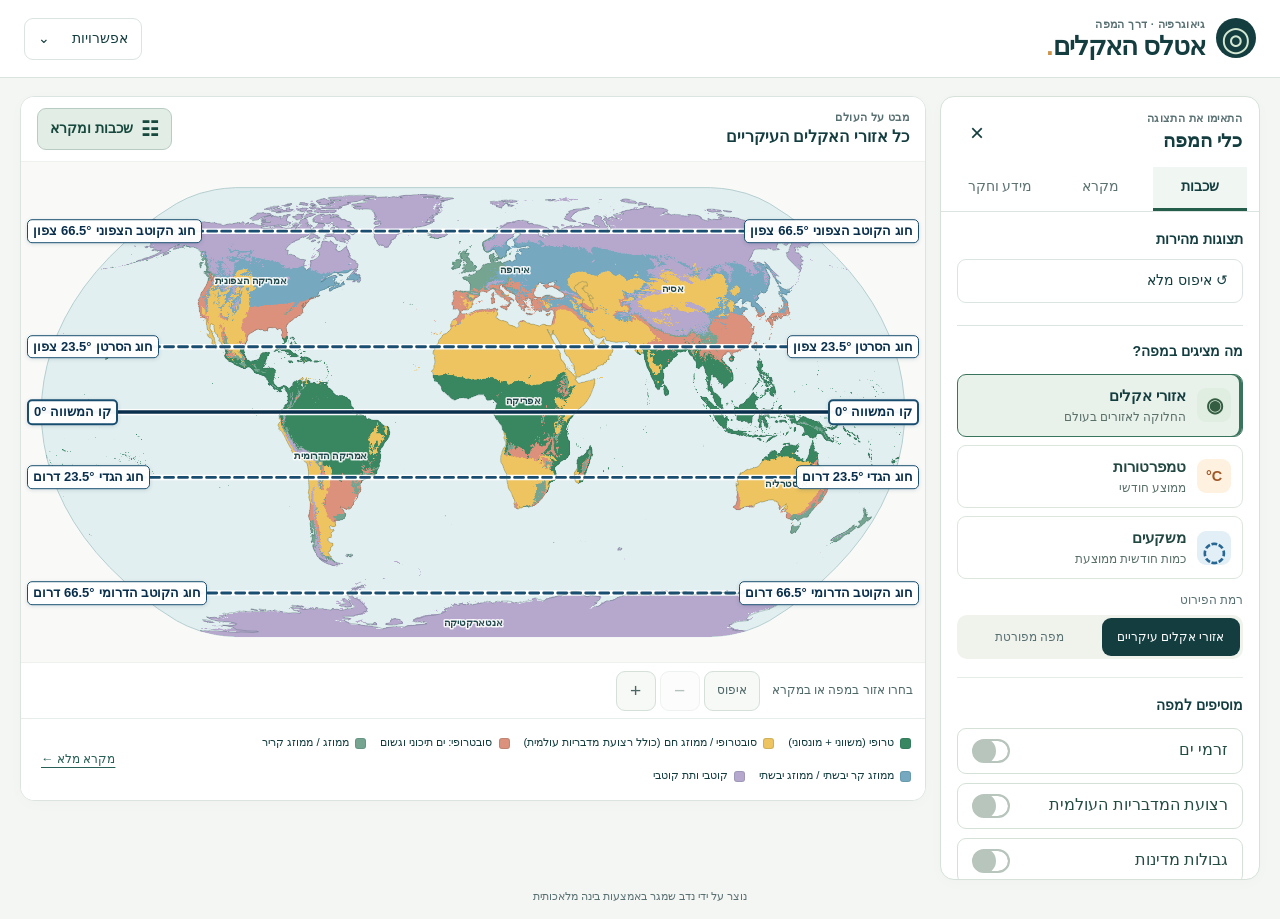
==== commit 7c223cae: "Move country boundaries to map overlays with a matching independent switch" ====
--- a/atlas/index.html
+++ b/atlas/index.html
@@ -9,7 +9,7 @@
 .learning-note{font-size:.78em;line-height:1.6;padding:10px 12px;background:#f1f5ef;border-radius:8px;color:#385c54}.legend-btn{overflow-wrap:anywhere;align-items:flex-start}.legend-btn .swatch{margin-top:2px}.map-head h2{line-height:1.5}.tooltip{max-width:min(420px,85vw);white-space:normal}.filter-label select{max-width:260px}.legend-items{grid-template-columns:repeat(3,minmax(0,1fr))}@media(max-width:800px){.legend-items{grid-template-columns:repeat(2,minmax(0,1fr))}.map-head h2{font-size:1rem}.filter-label select{max-width:220px}}
 .creator-credit{flex-basis:100%;text-align:center;font-size:.72rem;margin-top:6px}footer{flex-wrap:wrap}
 .latitude-labels{position:absolute;inset:0;pointer-events:none;z-index:2;direction:rtl}.latitude-label{position:absolute;transform:translateY(-50%);display:flex;align-items:center;gap:4px;white-space:nowrap;padding:3px 5px;border:1.5px solid #194e70;border-radius:5px;background:rgba(255,255,255,.96);color:#092f4c;font-weight:700;line-height:1.2;box-shadow:0 1px 4px #092f4c24}.equator-label{border-width:2px}.latitude-label bdi{font-weight:800}.map-tools,.map-options{z-index:3}
-</style><link rel="stylesheet" href="layers.css?v=20261023-2"><link rel="stylesheet" href="interface.css?v=20261023-4"><link rel="stylesheet" href="learning-layers.css?v=20261024-1"><link rel="stylesheet" href="navigation.css?v=20261024-2"><link rel="stylesheet" href="cities.css?v=20261024-2"></head>
+</style><link rel="stylesheet" href="layers.css?v=20261023-2"><link rel="stylesheet" href="interface.css?v=20261023-4"><link rel="stylesheet" href="learning-layers.css?v=20261024-1"><link rel="stylesheet" href="navigation.css?v=20261024-3"><link rel="stylesheet" href="cities.css?v=20261024-2"></head>
 <body>
 <a class="skip" href="#workspace">דילוג אל המפה</a>
 <header class="masthead"><div class="brand"><span class="brand-mark" aria-hidden="true">◎</span><div><span class="eyebrow">גיאוגרפיה · דרך המפה</span><h1>אטלס האקלים<span class="title-dot">.</span></h1></div></div><div class="header-actions"><button id="fontSize" aria-pressed="false" title="הגדלת הטקסט">A<span class="small-a">a</span></button><button id="project" aria-pressed="false">מצב הקרנה</button><button id="sources">מקורות ומידע ⓘ</button></div></header>
@@ -214,9 +214,9 @@
  if(ids.length)ctx.drawImage(colored(ids),0,0);
  }
  window.atlasLearning?.draw();
- window.atlasNavigation?.drawBorders();
  climateLayers.drawCurrents();
  window.atlasNavigation?.drawDesert();
+ window.atlasNavigation?.drawBorders();
  if(state.latitudes){
   ctx.save();ctx.lineCap='round';ctx.lineJoin='round';
   latitudeLines.forEach(({lat})=>{
@@ -294,4 +294,4 @@
 TORTIOUS ACTION, ARISING OUT OF OR IN CONNECTION WITH THE USE OR PERFORMANCE OF
 THIS SOFTWARE.
 
---><script src="interface.js?v=20261024-1"></script><script src="solar-model.js?v=20261024-1"></script><script src="atmosphere-model.js?v=20261024-1"></script><script src="learning-layers.js?v=20261024-1"></script><script src="navigation.js?v=20261024-2"></script><script src="cities.js?v=20261024-1"></script></body></html>+--><script src="interface.js?v=20261024-1"></script><script src="solar-model.js?v=20261024-1"></script><script src="atmosphere-model.js?v=20261024-1"></script><script src="learning-layers.js?v=20261024-1"></script><script src="navigation.js?v=20261024-3"></script><script src="cities.js?v=20261024-1"></script></body></html>
--- a/atlas/navigation.css
+++ b/atlas/navigation.css
@@ -8,9 +8,6 @@
 .navigation-zoom button{min-width:44px;min-height:44px;padding:6px;font-size:1.35rem}
 .navigation-zoom output{text-align:center;font-variant-numeric:tabular-nums;font-size:.9rem}
 .navigation-world{width:100%;margin:7px 0 10px;font-size:.85rem}
-.navigation-controls .navigation-borders{display:flex;align-items:center;gap:10px;width:100%;text-align:right;font-size:.9rem;min-height:46px}
-.navigation-borders .navigation-check{margin-inline-start:auto;visibility:hidden}
-.navigation-borders[aria-pressed=true] .navigation-check{visibility:visible}
 .navigation-options{font-size:.82rem;line-height:1.6;padding:9px 2px 0}
 .navigation-options label{display:flex;gap:8px;align-items:center;min-height:44px;cursor:pointer}
 .navigation-options input{width:18px;height:18px;accent-color:var(--ink)}
@@ -20,11 +17,11 @@
 .navigation-line.disputed{border-top-style:dashed}
 .navigation-status{font-size:.82rem;line-height:1.5;margin-top:8px}
 .navigation-status button{font-size:inherit;display:block;margin-top:7px}
-.navigation-controls [hidden]{display:none!important}
-.atlas-ui #desertBelt{width:100%;display:flex;justify-content:space-between;align-items:center;gap:10px;text-align:right;background:#fff;color:#244c43;border:1px solid #d4e1d6;min-height:46px;margin-top:9px;transition:none}
-.atlas-ui #desertBelt:after{content:'';flex:none;width:34px;height:20px;border-radius:20px;background:#b7c5bc;box-shadow:inset -15px 0 0 -3px #fff;border:2px solid #b7c5bc}
-.atlas-ui #desertBelt[aria-pressed=true]{border-color:#5b8c71;background:#eef5ef}
-.atlas-ui #desertBelt[aria-pressed=true]:after{background:#367255;border-color:#367255;box-shadow:inset 15px 0 0 -3px #fff}
+.navigation-controls [hidden],.navigation-overlay [hidden]{display:none!important}
+.atlas-ui :is(#desertBelt,#bordersToggle){width:100%;display:flex;justify-content:space-between;align-items:center;gap:10px;text-align:right;background:#fff;color:#244c43;border:1px solid #d4e1d6;min-height:46px;margin-top:9px;transition:none}
+.atlas-ui :is(#desertBelt,#bordersToggle):after{content:'';flex:none;width:34px;height:20px;border-radius:20px;background:#b7c5bc;box-shadow:inset -15px 0 0 -3px #fff;border:2px solid #b7c5bc}
+.atlas-ui :is(#desertBelt,#bordersToggle)[aria-pressed=true]{border-color:#5b8c71;background:#eef5ef}
+.atlas-ui :is(#desertBelt,#bordersToggle)[aria-pressed=true]:after{background:#367255;border-color:#367255;box-shadow:inset 15px 0 0 -3px #fff}
 .desert-map-key{display:flex;align-items:center;gap:8px;padding:7px 14px;border-top:1px solid #e7ede8;background:#fff;font-size:.75rem;color:#4b3a22}
 .desert-map-key[hidden]{display:none!important}
 .desert-swatch{flex:none;width:26px;height:16px;border:1px solid #64410c;border-radius:2px;background:repeating-linear-gradient(135deg,#7d4e0e 0 2px,transparent 2px 8px)}
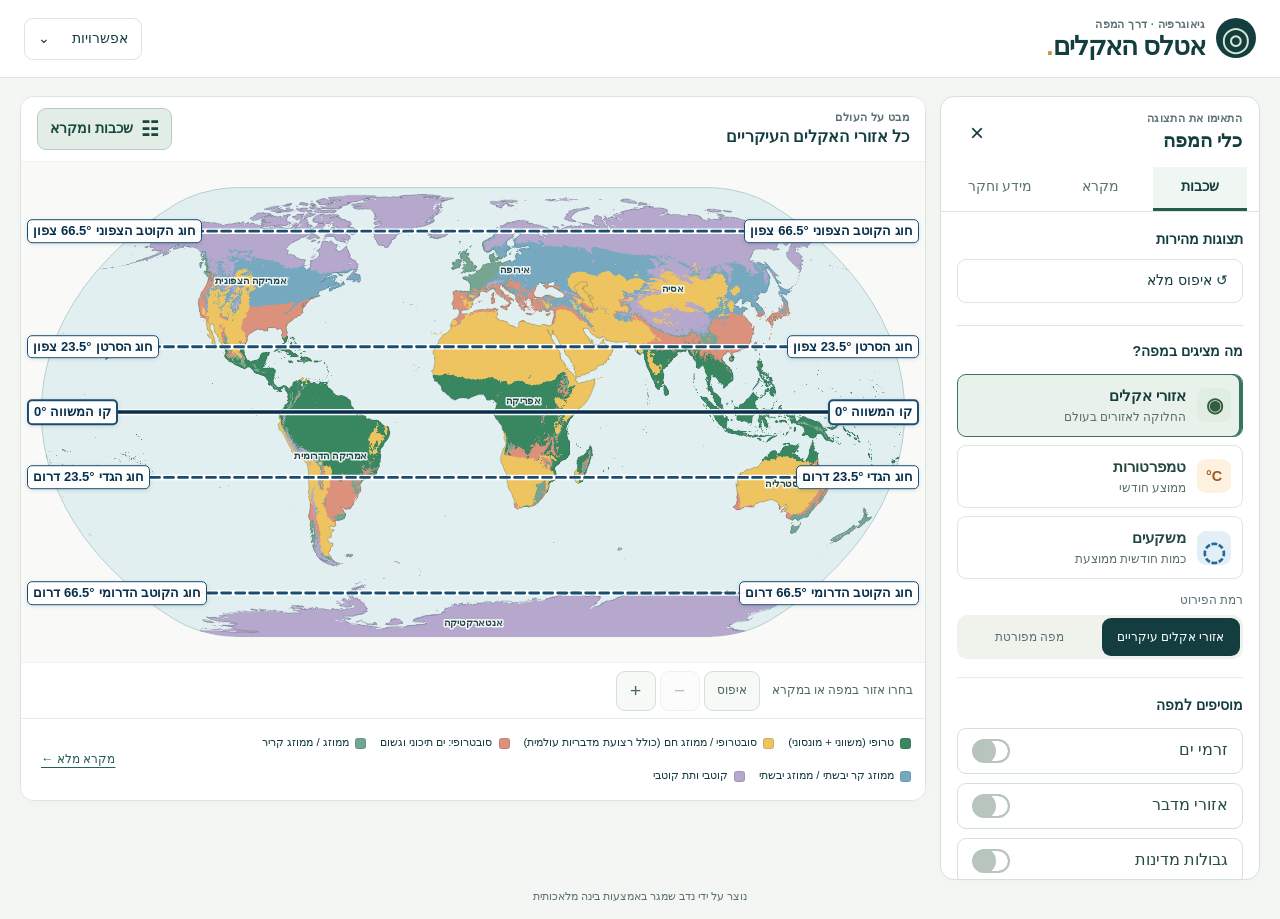
==== commit eb593300: "Rename desert overlay label to אזורי מדבר" ====
--- a/atlas/index.html
+++ b/atlas/index.html
@@ -9,7 +9,7 @@
 .learning-note{font-size:.78em;line-height:1.6;padding:10px 12px;background:#f1f5ef;border-radius:8px;color:#385c54}.legend-btn{overflow-wrap:anywhere;align-items:flex-start}.legend-btn .swatch{margin-top:2px}.map-head h2{line-height:1.5}.tooltip{max-width:min(420px,85vw);white-space:normal}.filter-label select{max-width:260px}.legend-items{grid-template-columns:repeat(3,minmax(0,1fr))}@media(max-width:800px){.legend-items{grid-template-columns:repeat(2,minmax(0,1fr))}.map-head h2{font-size:1rem}.filter-label select{max-width:220px}}
 .creator-credit{flex-basis:100%;text-align:center;font-size:.72rem;margin-top:6px}footer{flex-wrap:wrap}
 .latitude-labels{position:absolute;inset:0;pointer-events:none;z-index:2;direction:rtl}.latitude-label{position:absolute;transform:translateY(-50%);display:flex;align-items:center;gap:4px;white-space:nowrap;padding:3px 5px;border:1.5px solid #194e70;border-radius:5px;background:rgba(255,255,255,.96);color:#092f4c;font-weight:700;line-height:1.2;box-shadow:0 1px 4px #092f4c24}.equator-label{border-width:2px}.latitude-label bdi{font-weight:800}.map-tools,.map-options{z-index:3}
-</style><link rel="stylesheet" href="layers.css?v=20261023-2"><link rel="stylesheet" href="interface.css?v=20261023-4"><link rel="stylesheet" href="learning-layers.css?v=20261024-1"><link rel="stylesheet" href="navigation.css?v=20261024-3"><link rel="stylesheet" href="cities.css?v=20261024-2"></head>
+</style><link rel="stylesheet" href="layers.css?v=20261023-2"><link rel="stylesheet" href="interface.css?v=20261023-4"><link rel="stylesheet" href="learning-layers.css?v=20261024-1"><link rel="stylesheet" href="navigation.css?v=20261024-4"><link rel="stylesheet" href="cities.css?v=20261024-2"></head>
 <body>
 <a class="skip" href="#workspace">דילוג אל המפה</a>
 <header class="masthead"><div class="brand"><span class="brand-mark" aria-hidden="true">◎</span><div><span class="eyebrow">גיאוגרפיה · דרך המפה</span><h1>אטלס האקלים<span class="title-dot">.</span></h1></div></div><div class="header-actions"><button id="fontSize" aria-pressed="false" title="הגדלת הטקסט">A<span class="small-a">a</span></button><button id="project" aria-pressed="false">מצב הקרנה</button><button id="sources">מקורות ומידע ⓘ</button></div></header>
@@ -294,4 +294,4 @@
 TORTIOUS ACTION, ARISING OUT OF OR IN CONNECTION WITH THE USE OR PERFORMANCE OF
 THIS SOFTWARE.
 
---><script src="interface.js?v=20261024-1"></script><script src="solar-model.js?v=20261024-1"></script><script src="atmosphere-model.js?v=20261024-1"></script><script src="learning-layers.js?v=20261024-1"></script><script src="navigation.js?v=20261024-3"></script><script src="cities.js?v=20261024-1"></script></body></html>+--><script src="interface.js?v=20261024-1"></script><script src="solar-model.js?v=20261024-1"></script><script src="atmosphere-model.js?v=20261024-1"></script><script src="learning-layers.js?v=20261024-1"></script><script src="navigation.js?v=20261024-5"></script><script src="cities.js?v=20261024-1"></script></body></html>
--- a/atlas/navigation.css
+++ b/atlas/navigation.css
@@ -22,6 +22,6 @@
 .atlas-ui :is(#desertBelt,#bordersToggle):after{content:'';flex:none;width:34px;height:20px;border-radius:20px;background:#b7c5bc;box-shadow:inset -15px 0 0 -3px #fff;border:2px solid #b7c5bc}
 .atlas-ui :is(#desertBelt,#bordersToggle)[aria-pressed=true]{border-color:#5b8c71;background:#eef5ef}
 .atlas-ui :is(#desertBelt,#bordersToggle)[aria-pressed=true]:after{background:#367255;border-color:#367255;box-shadow:inset 15px 0 0 -3px #fff}
-.desert-map-key{display:flex;align-items:center;gap:8px;padding:7px 14px;border-top:1px solid #e7ede8;background:#fff;font-size:.75rem;color:#4b3a22}
+.desert-map-key{display:flex;align-items:center;gap:8px;padding:7px 14px;border-top:1px solid #e7ede8;background:#fff;font-size:.75rem;color:#76004c}
 .desert-map-key[hidden]{display:none!important}
-.desert-swatch{flex:none;width:26px;height:16px;border:1px solid #64410c;border-radius:2px;background:repeating-linear-gradient(135deg,#7d4e0e 0 2px,transparent 2px 8px)}
+.desert-swatch{flex:none;width:26px;height:16px;border:1px solid #76004c;border-radius:2px;background:rgba(224,0,156,.745)}
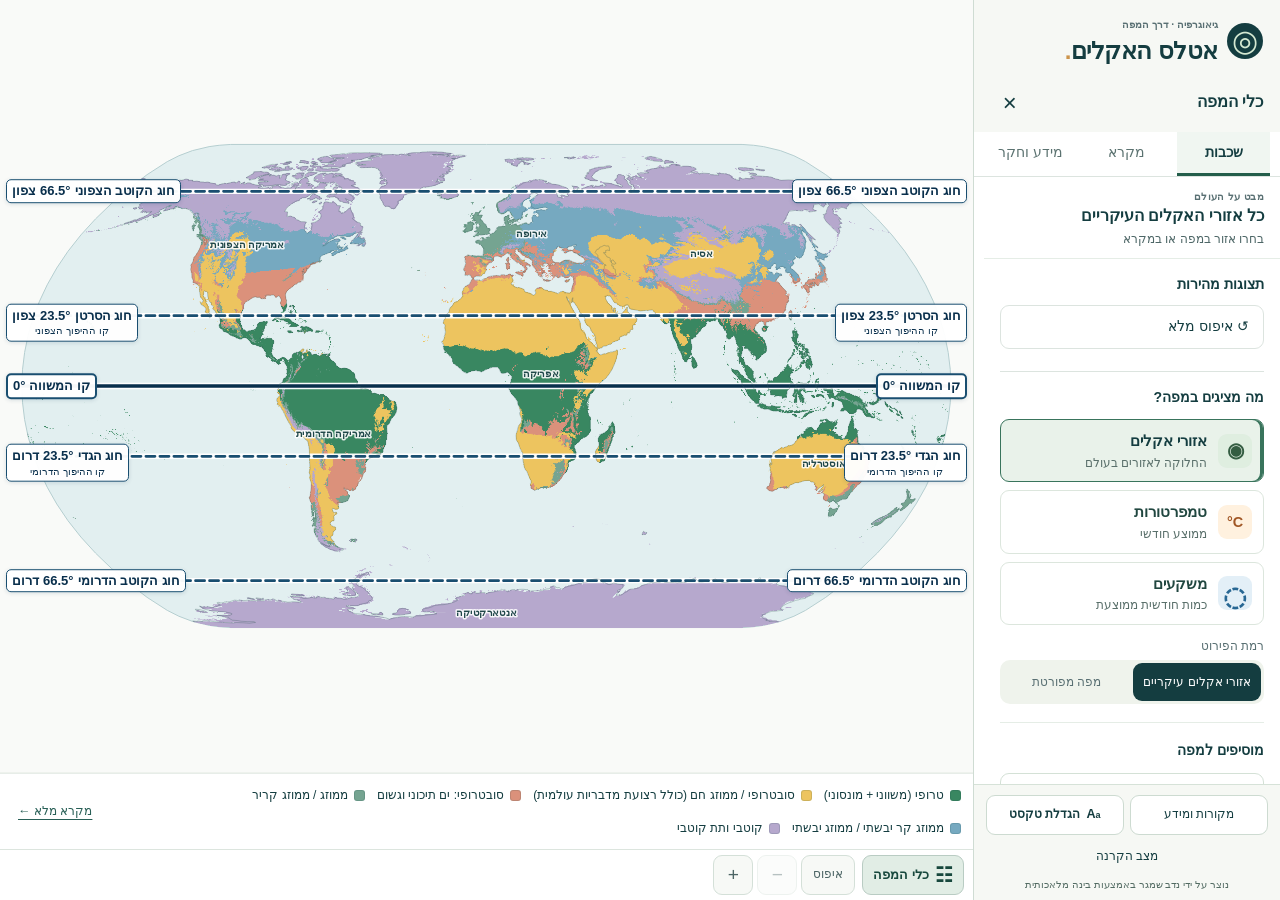
==== commit f63c22d4: "Fit atlas to viewport, improve text sizing and apply requested map annotations" ====
--- a/atlas/index.html
+++ b/atlas/index.html
@@ -9,7 +9,7 @@
 .learning-note{font-size:.78em;line-height:1.6;padding:10px 12px;background:#f1f5ef;border-radius:8px;color:#385c54}.legend-btn{overflow-wrap:anywhere;align-items:flex-start}.legend-btn .swatch{margin-top:2px}.map-head h2{line-height:1.5}.tooltip{max-width:min(420px,85vw);white-space:normal}.filter-label select{max-width:260px}.legend-items{grid-template-columns:repeat(3,minmax(0,1fr))}@media(max-width:800px){.legend-items{grid-template-columns:repeat(2,minmax(0,1fr))}.map-head h2{font-size:1rem}.filter-label select{max-width:220px}}
 .creator-credit{flex-basis:100%;text-align:center;font-size:.72rem;margin-top:6px}footer{flex-wrap:wrap}
 .latitude-labels{position:absolute;inset:0;pointer-events:none;z-index:2;direction:rtl}.latitude-label{position:absolute;transform:translateY(-50%);display:flex;align-items:center;gap:4px;white-space:nowrap;padding:3px 5px;border:1.5px solid #194e70;border-radius:5px;background:rgba(255,255,255,.96);color:#092f4c;font-weight:700;line-height:1.2;box-shadow:0 1px 4px #092f4c24}.equator-label{border-width:2px}.latitude-label bdi{font-weight:800}.map-tools,.map-options{z-index:3}
-</style><link rel="stylesheet" href="layers.css?v=20261023-2"><link rel="stylesheet" href="interface.css?v=20261023-4"><link rel="stylesheet" href="learning-layers.css?v=20261024-1"><link rel="stylesheet" href="navigation.css?v=20261024-4"><link rel="stylesheet" href="cities.css?v=20261024-2"></head>
+</style><link rel="stylesheet" href="layers.css?v=20261023-2"><link rel="stylesheet" href="interface.css?v=20261024-6"><link rel="stylesheet" href="learning-layers.css?v=20261024-1"><link rel="stylesheet" href="navigation.css?v=20261024-6"><link rel="stylesheet" href="cities.css?v=20261024-2"></head>
 <body>
 <a class="skip" href="#workspace">דילוג אל המפה</a>
 <header class="masthead"><div class="brand"><span class="brand-mark" aria-hidden="true">◎</span><div><span class="eyebrow">גיאוגרפיה · דרך המפה</span><h1>אטלס האקלים<span class="title-dot">.</span></h1></div></div><div class="header-actions"><button id="fontSize" aria-pressed="false" title="הגדלת הטקסט">A<span class="small-a">a</span></button><button id="project" aria-pressed="false">מצב הקרנה</button><button id="sources">מקורות ומידע ⓘ</button></div></header>
@@ -173,11 +173,12 @@
  if(overlayCache.size>12){const first=overlayCache.keys().next().value;overlayCache.delete(first);}
  return out;
 }
+function atlasTextScale(){return document.body.classList.contains('large')?1.4:1;}
 const latitudeLines=[
  {lat:66.5,name:'חוג הקוטב הצפוני',short:'החוג הארקטי',degrees:'66.5°',direction:'צפון'},
- {lat:23.5,name:'חוג הסרטן',short:'חוג הסרטן',degrees:'23.5°',direction:'צפון'},
+ {lat:23.5,name:'חוג הסרטן',short:'חוג הסרטן',degrees:'23.5°',direction:'צפון',subtitle:'קו ההיפוך הצפוני'},
  {lat:0,name:'קו המשווה',short:'קו המשווה',degrees:'0°',direction:''},
- {lat:-23.5,name:'חוג הגדי',short:'חוג הגדי',degrees:'23.5°',direction:'דרום'},
+ {lat:-23.5,name:'חוג הגדי',short:'חוג הגדי',degrees:'23.5°',direction:'דרום',subtitle:'קו ההיפוך הדרומי'},
  {lat:-66.5,name:'חוג הקוטב הדרומי',short:'החוג האנטארקטי',degrees:'66.5°',direction:'דרום'}
 ];
 function renderLatitudeLabels(){
@@ -189,7 +190,7 @@
   const yy=view.y+projection([0,line.lat])[1]*view.s;
   if(yy<48||yy>cssH-30)return [];
   const text='<span>'+ (cssW<600?line.short:line.name)+'</span><bdi dir="ltr">'+line.degrees+'</bdi>'+(line.direction?'<span>'+line.direction+'</span>':'');
-  return ['left','right'].map(side=>'<div class="latitude-label '+(line.lat===0?'equator-label':'')+'" style="'+side+':6px;top:'+yy+'px">'+text+'</div>');
+  return ['left','right'].map(side=>'<div class="latitude-label '+(line.lat===0?'equator-label':'')+(line.subtitle?' has-subtitle':'')+'" style="'+side+':6px;top:'+yy+'px">'+(line.subtitle?'<span class="latitude-main">'+text+'</span><small class="latitude-subtitle">'+line.subtitle+'</small>':text)+'</div>');
  }).join('');
 }
 function draw(){
@@ -227,7 +228,7 @@
  }
  ctx.beginPath();path(coast);ctx.strokeStyle='#365d5c80';ctx.lineWidth=.6/s;ctx.stroke();
  if(state.labels){
-  ctx.font='600 '+(Math.max(10,cssW/105)/s)+'px Arial';ctx.textAlign='center';ctx.textBaseline='middle';ctx.fillStyle='#20484a';ctx.strokeStyle='#ffffffdc';ctx.lineWidth=3/s;ctx.lineJoin='round';
+  ctx.font='600 '+(Math.max(10,cssW/105)*atlasTextScale()/s)+'px Arial';ctx.textAlign='center';ctx.textBaseline='middle';ctx.fillStyle='#20484a';ctx.strokeStyle='#ffffffdc';ctx.lineWidth=3/s;ctx.lineJoin='round';
   [['אמריקה הצפונית',-104,47],['אמריקה הדרומית',-60,-16],['אירופה',20,51],['אפריקה',21,4],['אסיה',92,44],['אוסטרליה',135,-26],['אנטארקטיקה',0,-80]].forEach(([name,lon,lat])=>{const p=projection([lon,lat]);ctx.strokeText(name,...p);ctx.fillText(name,...p);});
  }
  window.atlasNavigation?.drawNames();
@@ -260,7 +261,7 @@
 $('#showLabels').onclick=()=>{state.labels=!state.labels;render();};$('#latitudes').onclick=()=>{state.latitudes=!state.latitudes;render();};
 $('#groupFilter').onchange=e=>{state.group=e.target.value;renderLegend();};
 document.querySelectorAll('[data-tab]').forEach(b=>b.onclick=()=>{state.tab=b.dataset.tab;state.tour=-1;if(state.tab==='inquiry')state.view='detail';if(state.tab==='compare'&&!activeItems().some(r=>r.id===state.a)){state.a=activeItems()[0].id;state.b=activeItems()[1].id;}render();});
-$('#fontSize').onclick=()=>{const v=document.body.classList.toggle('large');$('#fontSize').setAttribute('aria-pressed',v);};
+$('#fontSize').onclick=()=>{const v=document.body.classList.toggle('large');$('#fontSize').setAttribute('aria-pressed',v);render();requestAnimationFrame(draw);};
 $('#project').onclick=()=>{const v=document.body.classList.toggle('projection');$('#project').setAttribute('aria-pressed',v);};
 $('#sources').onclick=()=>$('#sourceDialog').showModal();$('#closeSources').onclick=()=>$('#sourceDialog').close();
 $('#sourceDialog').onclick=e=>{if(e.target===$('#sourceDialog')){const r=e.target.getBoundingClientRect();if(e.clientX<r.left||e.clientX>r.right||e.clientY<r.top||e.clientY>r.bottom)e.target.close();}};
@@ -294,4 +295,4 @@
 TORTIOUS ACTION, ARISING OUT OF OR IN CONNECTION WITH THE USE OR PERFORMANCE OF
 THIS SOFTWARE.
 
---><script src="interface.js?v=20261024-1"></script><script src="solar-model.js?v=20261024-1"></script><script src="atmosphere-model.js?v=20261024-1"></script><script src="learning-layers.js?v=20261024-1"></script><script src="navigation.js?v=20261024-5"></script><script src="cities.js?v=20261024-1"></script></body></html>+--><script src="interface.js?v=20261024-6"></script><script src="solar-model.js?v=20261024-1"></script><script src="atmosphere-model.js?v=20261024-1"></script><script src="learning-layers.js?v=20261024-6"></script><script src="navigation.js?v=20261024-6"></script><script src="cities.js?v=20261024-6"></script></body></html>
--- a/atlas/interface.css
+++ b/atlas/interface.css
@@ -29,3 +29,121 @@
 .atlas-ui.projection .map-stage{max-height:calc(100dvh - 220px)}
 @media(max-width:900px){.atlas-ui .map-stage,.atlas-ui.projection .map-stage{height:auto;aspect-ratio:1.4;min-height:265px;max-height:none}}
 @media print{.atlas-ui .map-drawer,.atlas-ui .drawer-toggle,.atlas-ui .header-actions,.atlas-ui .map-foot,.key-link{display:none!important}.atlas-ui .workspace{display:block!important;padding:0}.atlas-ui .map-stage{height:480px!important}.compact-climate{display:flex!important}.map-key #compactLegend{display:block!important}.atlas-ui .map-key{break-inside:avoid}}
+
+/* One viewport: the dock and its panels scroll; the document never does. */
+html:has(body.atlas-ui){height:100%;overflow:hidden;font-size:16px}
+html:has(body.atlas-ui.large){font-size:22.4px}
+body.atlas-ui{--base:1rem;--atlas-text-scale:1;--dock-width:clamp(300px,24vw,360px);height:100dvh;overflow:hidden}
+body.atlas-ui.large{--base:1rem;--atlas-text-scale:1.4;--dock-width:clamp(350px,28vw,450px)}
+.atlas-ui .workspace,.atlas-ui.large .workspace,.atlas-ui.projection .workspace{display:grid;width:100%;height:100dvh;min-height:0;max-width:none;margin:0;padding:0;gap:0;align-items:stretch;grid-template-columns:minmax(0,1fr)}
+.atlas-ui .workspace.drawer-open,.atlas-ui.large .workspace.drawer-open,.atlas-ui.projection .workspace.drawer-open{grid-template-columns:var(--dock-width) minmax(0,1fr)}
+.atlas-ui .map-section{height:100%;min-height:0;min-width:0;display:flex;flex-direction:column;border:0;border-radius:0;box-shadow:none;overflow:hidden}
+.atlas-ui .map-stage,.atlas-ui.projection .map-stage{container-type:inline-size;order:0;flex:1 1 0;width:100%;height:0;min-height:0;max-height:none;aspect-ratio:auto;border-top:0}
+.atlas-ui .map-foot{order:2;flex:0 0 auto;min-height:48px;max-width:100%;padding:5px 9px max(5px,env(safe-area-inset-bottom));gap:7px;flex-wrap:nowrap;overflow-x:auto;overflow-y:hidden;scrollbar-width:thin;border-top:1px solid #dce5de;background:#fff}
+.atlas-ui .map-foot>button{flex:none;white-space:nowrap}
+.atlas-ui .map-tools{margin-inline-start:auto;flex:none}
+.atlas-ui .map-tools button{width:40px;min-height:40px;padding:2px;font-size:1.2rem}
+.atlas-ui .map-tools #resetView{font-size:.77rem;min-width:54px}
+.atlas-ui .drawer-toggle{min-height:40px;padding:7px 10px;font-size:.8rem;gap:6px}
+.atlas-ui .selection-info,.atlas-ui .learning-inspect{font-size:.75rem;padding:7px 9px;min-height:40px}
+.atlas-ui .map-summary{order:1;flex:0 1 auto;min-height:0;max-height:25dvh;overflow:auto;overscroll-behavior:contain;scrollbar-width:thin;background:#fff}
+.atlas-ui .map-key{min-height:43px;padding:6px 12px}
+.atlas-ui .compact-climate{gap:3px 12px}
+.atlas-ui .compact-climate button{font-size:.75rem;min-height:30px;max-width:none}
+.atlas-ui .compact-climate button span{white-space:normal;overflow:visible;text-overflow:clip;line-height:1.35}
+.atlas-ui .compact-field .field-ticks{height:1.5em;font-size:.72rem}
+.atlas-ui .compact-currents{font-size:.75rem;padding:5px 12px;gap:6px 14px}
+.atlas-ui .learning-key{font-size:.72rem;padding:5px 12px}
+.atlas-ui .desert-map-key{font-size:.75rem;padding:5px 12px}
+.atlas-ui .map-drawer{height:100%;max-height:none;min-height:0;max-width:none;margin:0;position:static;border:0;border-inline-end:1px solid #cfdcd3;border-radius:0;box-shadow:none;overflow:hidden;width:100%}
+.atlas-ui .drawer-brand{flex:none;gap:9px;padding:17px 17px 10px;background:#f6f8f4}
+.atlas-ui .drawer-brand .brand-mark{width:36px;height:36px;font-size:30px;flex:none}
+.atlas-ui .drawer-brand h1{font-size:1.5rem;line-height:1.15;letter-spacing:-.5px}
+.atlas-ui .drawer-brand .eyebrow{font-size:.65rem;letter-spacing:0;margin-bottom:4px}
+.atlas-ui .drawer-head{padding:9px 17px 10px;background:#f6f8f4}
+.atlas-ui .drawer-head .eyebrow{display:none}
+.atlas-ui .drawer-head h2{font-size:1rem}
+.atlas-ui .drawer-head button{min-height:38px;min-width:38px}
+.atlas-ui .drawer-tabs{padding-inline:10px;gap:4px}
+.atlas-ui .drawer-tabs button{min-width:0;overflow-wrap:anywhere;line-height:1.4}
+.atlas-ui .drawer-scroll{flex:1 1 0;min-height:0;overflow-x:hidden;overflow-y:auto;scrollbar-gutter:stable;overscroll-behavior:contain}
+.atlas-ui .map-head{padding:12px 16px 10px;min-height:0;align-items:start;border-bottom:1px solid #e5ede6;background:#fff}
+.atlas-ui .map-head>div{min-width:0}
+.atlas-ui .map-head h2{font-size:1rem;line-height:1.4;overflow-wrap:anywhere}
+.atlas-ui .map-head .eyebrow{font-size:.65rem}
+.atlas-ui .map-guidance{font-size:.73rem;color:#4e6767;line-height:1.45;margin-top:4px;white-space:normal}
+.atlas-ui .dock-pane{padding:14px 16px;overflow-wrap:anywhere}
+.atlas-ui .base-layers button>span:last-child{min-width:0}
+.atlas-ui .detail-toggle button{line-height:1.4;white-space:normal}
+.atlas-ui .drawer-bottom{display:flex;flex-direction:column;flex:0 0 auto;gap:7px;padding:10px 12px max(8px,env(safe-area-inset-bottom));border-top:1px solid #d6e2d8;background:#f6f8f4}
+.atlas-ui .drawer-actions{display:grid;grid-template-columns:1fr 1fr;gap:6px;width:100%;margin:0}
+.atlas-ui .drawer-actions button{min-width:0;min-height:40px;width:100%;padding:7px 6px;text-align:center;line-height:1.4;font-size:.75rem;background:#fff;color:var(--ink);border:1px solid #cddbd1}
+.atlas-ui .drawer-actions button[aria-pressed=true]{background:var(--ink);color:#fff}
+.atlas-ui .drawer-actions #project{grid-column:1 / -1;border:0;background:transparent;min-height:30px;padding:3px;font-size:.72rem}
+.atlas-ui .drawer-actions #project[aria-pressed=true]{background:var(--ink);color:#fff}
+.atlas-ui .drawer-actions #fontSize{display:flex;align-items:center;justify-content:center;gap:6px;direction:rtl;font-weight:600}
+.atlas-ui .font-icon{font-family:Arial,sans-serif;direction:ltr;display:inline-block;font-size:1.05em}
+.atlas-ui .drawer-bottom #applyDrawer{display:none}
+.atlas-ui .drawer-bottom .creator-credit{display:block;font-size:.62rem;text-align:center;line-height:1.45;margin:0;color:#526b62}
+.atlas-ui #sourceDialog{max-height:90dvh;overflow-y:auto;overscroll-behavior:contain}
+.atlas-ui #sourceDialog .dialog-top{gap:12px}
+.atlas-ui #sourceDialog .dialog-top h2{font-size:1.15rem}
+.atlas-ui #sourceDialog .dialog-body{font-size:.94rem;overflow-wrap:anywhere}
+.atlas-ui .city-actions button{white-space:normal}
+.atlas-ui .learning-check{font-size:calc(13px * var(--atlas-text-scale))}
+/* Map-label hosts receive pixel font sizes from their renderers. Override each
+   host once, retaining the existing responsive baseline and subtitle ratio. */
+.atlas-ui #latitudeLabels{--label-base:13px;font-size:calc(var(--label-base) * var(--atlas-text-scale))!important}
+.atlas-ui #currentMapLabels{--label-base:12px;font-size:calc(var(--label-base) * var(--atlas-text-scale))!important}
+.atlas-ui .city-map-label{font-size:calc(12px * var(--atlas-text-scale))}
+@container (max-width:719.98px){.atlas-ui #latitudeLabels{--label-base:11px}}
+@container (max-width:499.98px){.atlas-ui #currentMapLabels{--label-base:10px}}
+@container (max-width:479.98px){.atlas-ui #latitudeLabels{--label-base:9.5px}}
+@container (max-width:599.98px){
+ .atlas-ui .latitude-label{max-width:calc(50% - 10px);padding:1px 2px;border-width:1px;gap:3px;line-height:1;white-space:normal;justify-content:center;text-align:center}
+ .atlas-ui .latitude-label:not(.has-subtitle){flex-wrap:wrap;row-gap:0}
+ .atlas-ui .latitude-label.has-subtitle{transform:translateY(-50%);gap:0}
+ .atlas-ui .latitude-main{max-width:100%;gap:3px;line-height:1;justify-content:center}
+ .atlas-ui .latitude-subtitle{font-size:.8em;line-height:1.05}
+ .atlas-ui .latitude-label bdi{flex:none;white-space:nowrap}
+}
+@media(max-width:900px){
+ .atlas-ui .workspace,.atlas-ui.large .workspace,.atlas-ui.projection .workspace{display:flex;padding:0;gap:0}
+ .atlas-ui .map-section{flex:1;width:100%}
+ .atlas-ui .map-drawer[open]{position:fixed;inset:0 0 0 auto;grid-column:auto;grid-row:auto;margin:0;width:min(440px,100%);max-width:100%;height:100dvh;max-height:100dvh;border:0;border-inline-end:1px solid #cfdcd3;border-radius:0;box-shadow:-10px 0 50px #153f4133;z-index:20}
+ .atlas-ui .drawer-brand{padding:13px 16px 8px}
+ .atlas-ui .drawer-brand h1{font-size:1.45rem}
+ .atlas-ui .drawer-head{padding:4px 16px 8px}
+ .atlas-ui .drawer-head button{min-width:42px;min-height:42px}
+ .atlas-ui .drawer-bottom{padding:8px 12px max(8px,env(safe-area-inset-bottom));gap:6px}
+ .atlas-ui .drawer-bottom #applyDrawer{display:block;width:100%;min-height:40px;font-size:.8rem;padding:7px;background:var(--ink);color:#fff}
+ .atlas-ui .map-foot{padding-inline:6px;gap:5px}
+ .atlas-ui .drawer-toggle{font-size:.75rem;padding:7px 8px;gap:4px}
+ .atlas-ui .map-tools button{width:36px;min-height:40px}
+ .atlas-ui .map-tools #resetView{min-width:48px}
+ .atlas-ui .map-key{padding:5px 9px;min-height:37px}
+ .atlas-ui .map-summary{max-height:23dvh}
+ .atlas-ui .current-map-caption{flex-basis:auto}
+ .atlas-ui .compact-currents{gap:5px 10px;font-size:.7rem;padding:5px 9px}
+ .atlas-ui .learning-key .learning-key-link{flex-basis:auto}
+ .atlas-ui .city-map-label{font-size:calc(11px * var(--atlas-text-scale))}
+}
+@media(max-height:540px){
+ .atlas-ui .drawer-brand{padding-block:8px 5px}
+ .atlas-ui .drawer-brand .eyebrow{display:none}
+ .atlas-ui .drawer-brand h1{font-size:1.25rem}
+ .atlas-ui .drawer-head{padding-block:2px 5px}
+ .atlas-ui .drawer-head button{min-height:30px}
+ .atlas-ui .drawer-bottom{padding-block:5px;gap:3px}
+ .atlas-ui .drawer-actions button{min-height:34px;padding-block:4px}
+ .atlas-ui .drawer-actions #project{min-height:25px}
+ .atlas-ui .drawer-bottom #applyDrawer{min-height:34px;padding-block:4px}
+ .atlas-ui .drawer-bottom .creator-credit{font-size:.57rem}
+}
+@media print{
+ html:has(body.atlas-ui),body.atlas-ui{height:auto;overflow:visible}
+ .atlas-ui .workspace,.atlas-ui .map-section{height:auto!important;display:block!important}
+ .atlas-ui .map-stage{height:480px!important;min-height:480px!important}
+ .atlas-ui .map-summary{max-height:none;overflow:visible}
+}
+
--- a/atlas/navigation.css
+++ b/atlas/navigation.css
@@ -25,3 +25,6 @@
 .desert-map-key{display:flex;align-items:center;gap:8px;padding:7px 14px;border-top:1px solid #e7ede8;background:#fff;font-size:.75rem;color:#76004c}
 .desert-map-key[hidden]{display:none!important}
 .desert-swatch{flex:none;width:26px;height:16px;border:1px solid #76004c;border-radius:2px;background:rgba(224,0,156,.745)}
+.latitude-label.has-subtitle{flex-direction:column;gap:2px;transform:translateY(calc(-.6em - 4.5px))}
+.latitude-main{display:flex;align-items:center;gap:4px}
+.latitude-subtitle{display:block;font-size:.8em;font-weight:500;line-height:1.2}
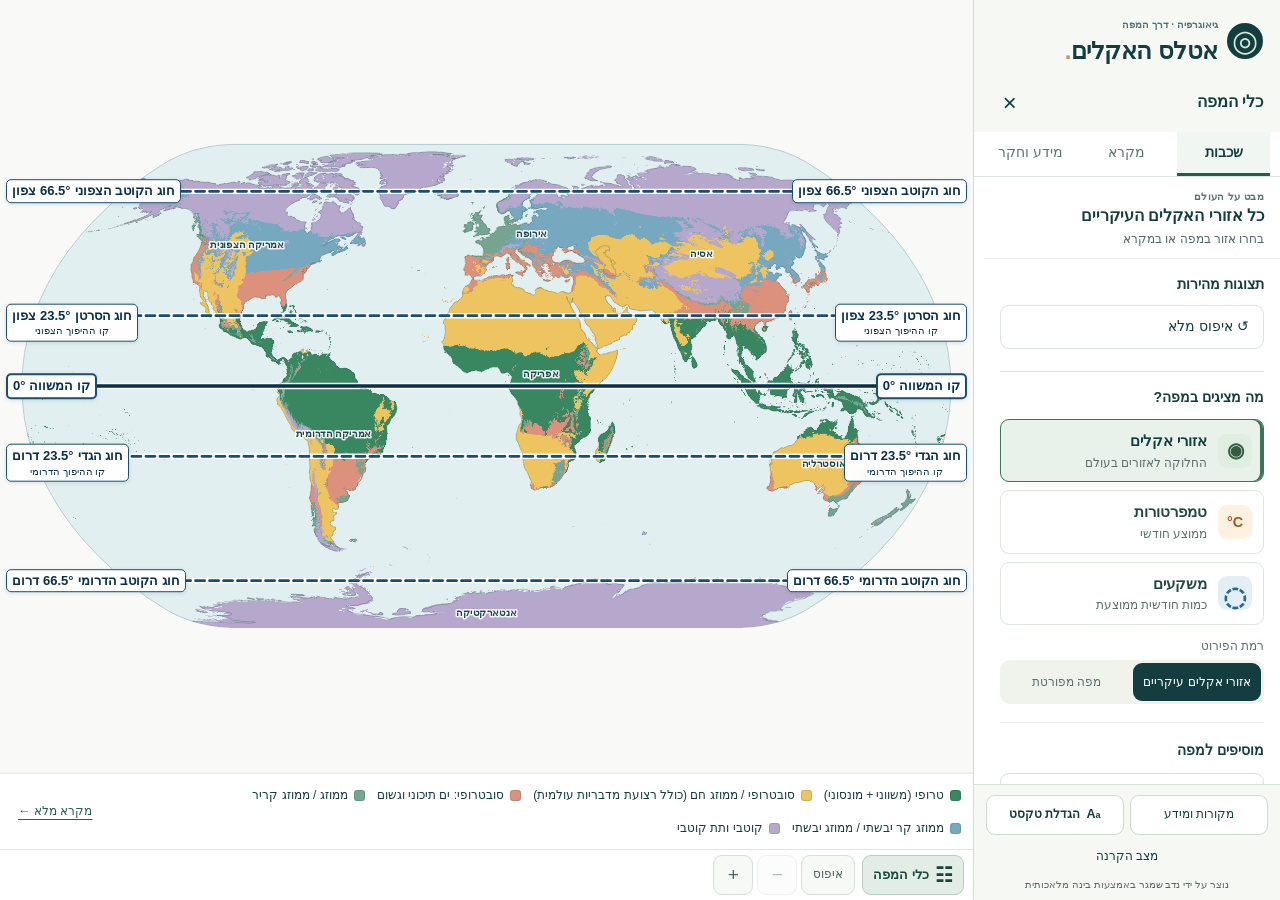
==== commit ea5180c9: "Keep large labels clear in short viewports and refine chart spacing" ====
--- a/atlas/index.html
+++ b/atlas/index.html
@@ -188,7 +188,8 @@
  layer.style.fontSize=(cssW<480?9.5:cssW<720?11:13)+'px';
  layer.innerHTML=latitudeLines.flatMap(line=>{
   const yy=view.y+projection([0,line.lat])[1]*view.s;
-  if(yy<48||yy>cssH-30)return [];
+  const labelMargin=(line.subtitle?26:16)*atlasTextScale();
+  if(yy<labelMargin||yy>cssH-labelMargin)return [];
   const text='<span>'+ (cssW<600?line.short:line.name)+'</span><bdi dir="ltr">'+line.degrees+'</bdi>'+(line.direction?'<span>'+line.direction+'</span>':'');
   return ['left','right'].map(side=>'<div class="latitude-label '+(line.lat===0?'equator-label':'')+(line.subtitle?' has-subtitle':'')+'" style="'+side+':6px;top:'+yy+'px">'+(line.subtitle?'<span class="latitude-main">'+text+'</span><small class="latitude-subtitle">'+line.subtitle+'</small>':text)+'</div>');
  }).join('');
--- a/atlas/interface.css
+++ b/atlas/interface.css
@@ -129,6 +129,12 @@
  .atlas-ui .city-map-label{font-size:calc(11px * var(--atlas-text-scale))}
 }
 @media(max-height:540px){
+ .atlas-ui .latitude-label{max-width:calc(50% - 10px);padding:1px 2px;border-width:1px;gap:3px;line-height:1;white-space:normal;justify-content:center;text-align:center}
+ .atlas-ui .latitude-label:not(.has-subtitle){flex-wrap:wrap;row-gap:0}
+ .atlas-ui .latitude-label.has-subtitle{transform:translateY(-50%);gap:0}
+ .atlas-ui .latitude-main{max-width:100%;gap:3px;line-height:1;justify-content:center}
+ .atlas-ui .latitude-subtitle{font-size:.8em;line-height:1.05}
+ .atlas-ui .latitude-label bdi{flex:none;white-space:nowrap}
  .atlas-ui .drawer-brand{padding-block:8px 5px}
  .atlas-ui .drawer-brand .eyebrow{display:none}
  .atlas-ui .drawer-brand h1{font-size:1.25rem}
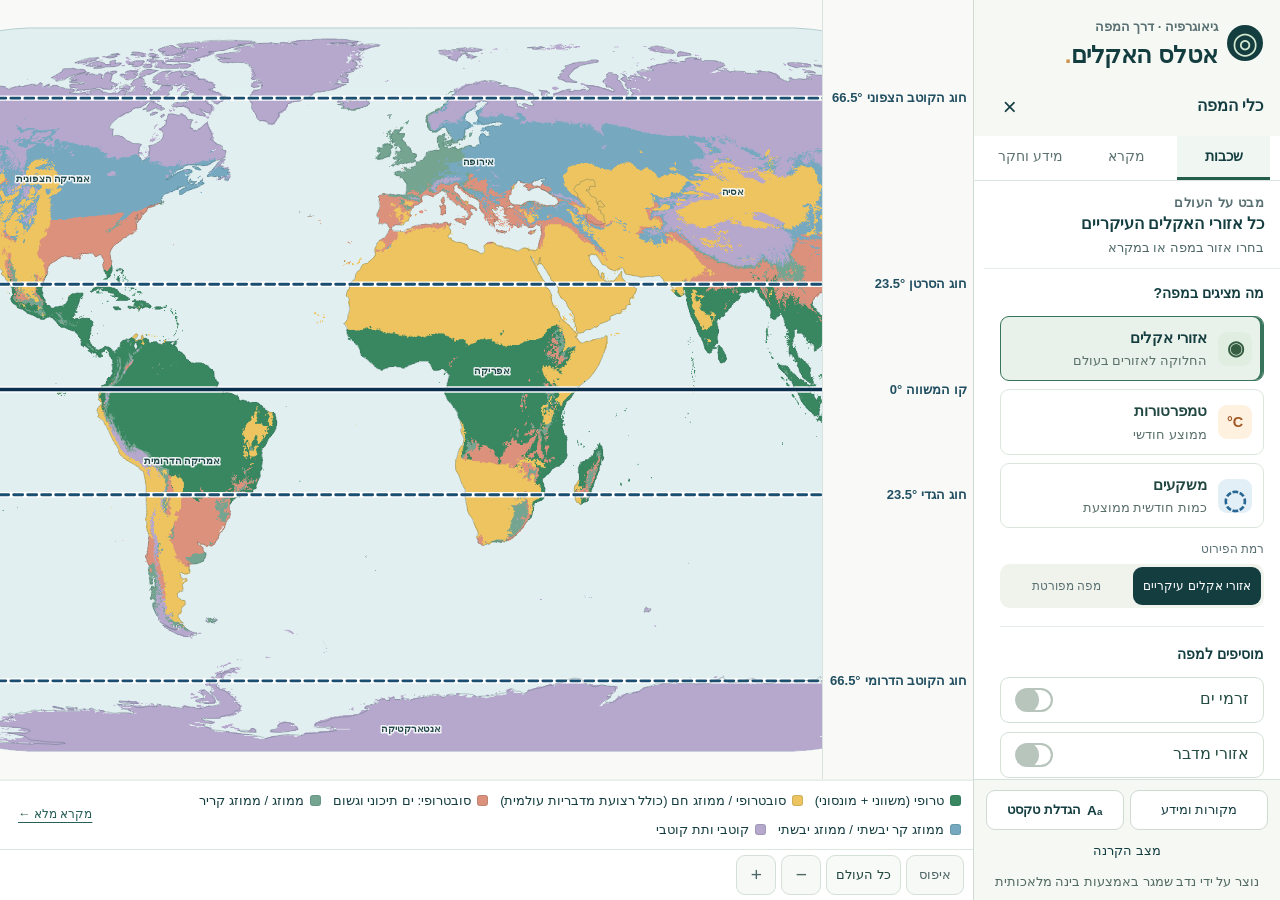
==== commit af8abbd8: "Improve climate atlas map layout, monthly exploration and accessible interactions" ====
--- a/atlas/index.html
+++ b/atlas/index.html
@@ -1,15 +1,15 @@
 <!doctype html>
 <html lang="he" dir="rtl">
-<head><meta charset="utf-8"><meta name="viewport" content="width=device-width,initial-scale=1"><meta name="theme-color" content="#153f41"><meta name="description" content="מפת אקלים אינטראקטיבית להוראת גיאוגרפיה, המבוססת על נתוני אקלים פתוחים."><title>אטלס האקלים | גיאוגרפיה דרך המפה</title><style>*{box-sizing:border-box} :root{--ink:#143d40;--muted:#597073;--paper:#f4f5ef;--line:#dce4df;--accent:#285f56;--base:16px}body{margin:0;background:var(--paper);color:var(--ink);font-family:Arial,"Noto Sans Hebrew",sans-serif;font-size:var(--base);line-height:1.55}button,select{font:inherit}button{cursor:pointer;touch-action:manipulation}button,select{color:inherit;border:1px solid var(--line);background:#fff;border-radius:9px}button{min-height:42px;padding:8px 14px;transition:background .16s,box-shadow .16s}button:hover{background:#edf3ef}button:focus-visible,select:focus-visible,a:focus-visible,canvas:focus-visible{outline:3px solid #a96528;outline-offset:3px}button[aria-pressed=true]{background:var(--ink);color:#fff;border-color:var(--ink)}button:disabled{opacity:.4;cursor:default}.skip{position:absolute;top:-80px;right:15px;background:#fff;z-index:50}.skip:focus{top:15px}.masthead{display:flex;align-items:center;justify-content:space-between;max-width:1700px;margin:auto;padding:23px 35px 20px;border-bottom:1px solid var(--line)}.brand{display:flex;align-items:center;gap:15px}.brand-mark{width:52px;height:52px;border-radius:50%;background:var(--ink);color:#d4e8d1;display:grid;place-items:center;font-size:43px;line-height:1}.eyebrow{display:block;font-size:.76rem;letter-spacing:.035em;color:var(--muted);font-weight:700}.brand h1{margin:0;font-size:2rem;line-height:1.1;letter-spacing:-1px}.title-dot{color:#cc944b}.header-actions{display:flex;gap:8px}.header-actions button{background:transparent;font-size:.87em;min-height:40px}.header-actions button[aria-pressed=true]{background:var(--ink)}#fontSize{font-family:Arial;direction:ltr;font-weight:bold;min-width:48px}.small-a{font-size:.72em}.intro{max-width:1700px;margin:auto;padding:22px 35px;display:flex;justify-content:space-between;align-items:center;gap:14px}.intro p{font-size:1.12rem;margin:3px 0 0}.source-badge{font-size:.76rem;white-space:nowrap;display:flex;align-items:center;gap:7px}.source-badge i{width:7px;height:7px;background:#548876;border-radius:50%}.workspace{max-width:1700px;display:grid;grid-template-columns:315px minmax(0,1fr);gap:19px;margin:auto;padding:0 35px}.explorer{border:1px solid var(--line);background:#fff;border-radius:17px;align-self:start;overflow:hidden}.tabs{display:flex;padding:7px;background:#eef2ec;border-bottom:1px solid var(--line);gap:4px}.tabs button{flex:1;padding:6px;border:0;border-radius:8px;font-size:.9em;min-width:0;background:transparent}.tabs button.active{background:var(--ink);color:#fff}.panel{padding:25px 22px;min-height:550px}.panel h2{font-size:1.7rem;line-height:1.22;margin:12px 0}.panel p{margin:10px 0}.panel .lead{color:var(--muted);font-size:.95em}.welcome-art{height:122px;position:relative;margin:20px 0 28px;display:flex;align-items:center;justify-content:center}.globe{width:118px;height:118px;border-radius:50%;overflow:hidden;background:linear-gradient(#c7e5ee 0 13%,#7cb9c4 13% 28%,#a7ab6d 28% 42%,#f4cf54 42% 53%,#4a985f 53% 67%,#f4cf54 67% 76%,#a7ab6d 76% 89%,#c7e5ee 89%);position:relative;box-shadow:inset -20px -5px 30px #153f4125}.globe:after{content:"";position:absolute;inset:0 23%;border:1px solid #fff8;border-radius:50%}.globe:before{content:"";position:absolute;inset:50% 0;border-top:1px solid #fff9}.orbit{position:absolute;width:168px;height:53px;border:1px solid #567c6555;border-radius:50%;transform:rotate(-28deg)}.welcome-steps{margin:20px 0;padding:0;list-style:none;counter-reset:step}.welcome-steps li{counter-increment:step;display:flex;gap:11px;align-items:flex-start;margin:15px 0;font-size:.93em}.welcome-steps li:before{content:counter(step);width:25px;height:25px;flex:none;display:grid;place-items:center;background:#edf3eb;border-radius:50%;font-size:.8em;font-weight:bold}.primary{background:var(--ink);color:#fff;border-color:var(--ink);width:100%;font-weight:700}.primary:hover{background:#286064}.secondary{width:100%;margin-top:9px}.map-section{min-width:0;border:1px solid var(--line);border-radius:17px;background:#fff;overflow:hidden}.map-head{display:flex;justify-content:space-between;align-items:center;padding:18px 23px 13px;gap:12px}.map-head h2{font-size:1.16rem;margin:0}.text-button{border:0;background:transparent;color:var(--muted);font-size:.83em;padding:5px 7px;white-space:nowrap}.map-stage{position:relative;background:#f9faf8;overflow:hidden;aspect-ratio:1.68;min-height:280px;border-top:1px solid #eef2ed;border-bottom:1px solid #eef2ed;direction:ltr}.map-stage canvas{width:100%;height:100%;display:block;touch-action:none;cursor:crosshair}.map-tools{position:absolute;left:14px;top:14px;display:flex;flex-direction:column;gap:5px}.map-tools button{width:38px;min-height:38px;padding:2px;font-size:1.35rem;background:#fffffff2;box-shadow:0 1px 5px #143d4010}.map-options{position:absolute;right:14px;top:14px;display:flex;gap:5px;direction:rtl}.map-options button{font-size:.75rem;padding:6px 10px;min-height:35px;background:#fffffff2}.map-options button[aria-pressed=true]{background:var(--ink)}.map-note{position:absolute;bottom:10px;left:50%;transform:translateX(-50%);direction:rtl;background:#fffffff0;border:1px solid #dae3de;padding:5px 13px;border-radius:30px;font-size:.74rem;color:#526b6b;white-space:nowrap;pointer-events:none}.tooltip{position:absolute;background:var(--ink);color:#fff;border-radius:6px;padding:5px 10px;font-size:.8rem;direction:rtl;z-index:4;pointer-events:none;white-space:nowrap;box-shadow:0 4px 20px #0002}.loading{position:absolute;inset:0;display:grid;place-items:center;background:#f1f6f1;font-weight:700}.map-foot{padding:10px 20px;display:flex;align-items:center;justify-content:space-between;gap:10px;font-size:.72rem;color:var(--muted);border-bottom:1px solid var(--line)}#selectionKey{display:flex;align-items:center;gap:6px;flex-wrap:wrap}.color-wheel{width:11px;height:11px;display:inline-block;border-radius:50%;background:conic-gradient(#168449,#f5db30,#ee7d89,#a96fbb,#62b6c4,#168449)}.legend{padding:17px 20px 21px}.legend-top{display:flex;align-items:center;justify-content:space-between;gap:15px;margin-bottom:12px}.legend h3{font-size:.9rem;margin:0}.filter-label{font-size:.72rem;display:flex;align-items:center;gap:7px;color:var(--muted)}select{max-width:100%;padding:7px 9px;border-radius:7px;background:#f7f9f5;font-size:inherit;min-height:38px}.legend-items{display:grid;grid-template-columns:repeat(4,minmax(0,1fr));gap:7px}.legend-btn{padding:8px 9px;display:flex;text-align:right;align-items:center;gap:8px;border-radius:8px;min-height:42px;font-size:.78rem;line-height:1.3;transition:opacity .2s}.legend-btn.dimmed{opacity:.38}.legend-btn.active{border-color:var(--ink);box-shadow:0 0 0 1px var(--ink);background:#eef4ec;color:var(--ink)}.swatch{width:14px;height:14px;border-radius:4px;display:inline-block;flex:none;border:1px solid #143d4025;background:var(--swatch)}.legend-btn .swatch{width:17px;height:17px}.region-chip{display:inline-flex;align-items:center;gap:8px;color:var(--muted);font-size:.8em}.region-chip .swatch{width:18px;height:18px;border-radius:50%}.subtitle{font-size:.87em;color:var(--muted);margin-top:-5px!important}.climate-facts{margin:22px 0 16px;display:grid;gap:12px}.fact{display:grid;grid-template-columns:31px 1fr;gap:9px}.fact-icon{height:30px;width:30px;border-radius:9px;display:grid;place-items:center;background:#f0f3ed;color:#537063;font-size:1rem}.fact b{font-size:.74em;display:block;color:var(--muted);font-weight:normal}.fact p{font-size:.91em;margin:2px 0 0;line-height:1.5}.distribution{border-top:1px solid var(--line);padding-top:15px;margin-top:18px}.distribution h3,.think h3{font-size:.82em;margin:0 0 5px}.distribution p{font-size:.86em;margin:0}.think{border-radius:10px;background:#f7f2e7;padding:14px;margin:18px 0;color:#63512e}.think p{font-size:.88em;margin:0}.tiny{font-size:.74em;color:var(--muted)}.select-row{display:grid;gap:8px;margin:15px 0}.select-row label{font-size:.8em;font-weight:700}.compare-legend{display:flex;gap:10px;justify-content:space-between;font-size:.8em;margin:18px 0 12px}.compare-label{display:flex;align-items:center;gap:5px}.comparison{width:100%;border-collapse:collapse;table-layout:fixed;font-size:.78em}.comparison th{text-align:right;background:#f0f4ed;padding:9px 6px;vertical-align:top}.comparison td{border-bottom:1px solid var(--line);vertical-align:top;padding:10px 6px;line-height:1.55}.comparison tr.section td{padding:11px 6px 1px;color:var(--muted);font-size:.94em;border:0;font-weight:bold}.compare-summary{font-size:.86em;padding:12px;border-right:3px solid #be965c;background:#f7f4ed;margin-top:18px}.inquiry-list{display:grid;gap:9px;margin:20px 0}.inquiry-card{text-align:right;padding:13px;line-height:1.4}.inquiry-card b{display:block;font-size:.93em}.inquiry-card span{display:block;font-size:.77em;color:var(--muted);margin-top:4px}.inquiry-card[aria-pressed=true] span{color:#d9e6df}.inquiry-question{font-size:1.01em;margin:15px 0!important}.answer{background:#eef4ee;padding:13px;border-radius:9px;font-size:.86em;margin:13px 0}.answer[hidden]{display:none}.answer b{display:block;margin-bottom:5px}.guide-step{display:flex;align-items:center;justify-content:space-between;gap:8px;margin-top:16px}.guide-step button{font-size:.8rem}.guide-step span{font-size:.73em}.guide-label{font-size:.77em;color:var(--muted)}footer{max-width:1700px;margin:16px auto 0;padding:12px 35px 23px;display:flex;justify-content:space-between;gap:10px;font-size:.72rem;color:var(--muted)}dialog{width:min(760px,calc(100vw - 30px));max-height:86vh;border:1px solid var(--line);border-radius:17px;color:var(--ink);padding:0;box-shadow:0 24px 70px #102b4033}dialog::backdrop{background:#153f4166;backdrop-filter:blur(3px)}.dialog-top{display:flex;align-items:center;justify-content:space-between;position:sticky;top:0;background:#fff;padding:16px 22px;border-bottom:1px solid var(--line);z-index:1}.dialog-top h2{font-size:1.2rem;margin:0}.dialog-top button{font-size:1.5rem;min-width:40px;padding:0;border:0}.dialog-body{padding:5px 25px 25px;font-size:.94em}.dialog-body h3{font-size:1.05em;margin-top:22px}.dialog-body p{line-height:1.75}.source-list{padding-right:20px}.source-list li{margin:13px 0}.source-list a{color:#236257;text-underline-offset:3px}.source-list span{display:block;font-size:.88em;color:var(--muted)}.fine{font-size:.8em;color:var(--muted)}body.large{--base:19px}.large .panel h2{font-size:1.9rem}.large .legend-btn{font-size:.9rem}.large .workspace{grid-template-columns:355px minmax(0,1fr)}body.projection .intro{display:none}.projection .masthead{padding-top:10px;padding-bottom:10px}.projection .workspace{margin-top:16px;grid-template-columns:355px minmax(0,1fr)}.projection .panel{font-size:1.08em}.projection .map-stage{aspect-ratio:1.65}.projection .brand h1{font-size:1.6rem}.projection footer{display:none}@media(min-width:1600px){.map-stage{aspect-ratio:1.8}.workspace{grid-template-columns:345px minmax(0,1fr)}.panel{padding:28px}}@media(max-width:1150px){.masthead,.intro{padding-right:22px;padding-left:22px}.workspace{padding:0 22px;grid-template-columns:280px minmax(0,1fr);gap:14px}.legend-items{grid-template-columns:repeat(3,minmax(0,1fr))}.panel{padding:20px 17px}.source-badge{display:none}.map-stage{aspect-ratio:1.45}.map-foot>span:last-child{display:none}.map-head{padding:15px}.legend{padding:15px}.map-note{font-size:.68rem}.large .workspace,.projection .workspace{grid-template-columns:310px minmax(0,1fr)}}@media(max-width:800px){.masthead{padding:16px;gap:10px;flex-wrap:wrap}.brand h1{font-size:1.8rem}.brand-mark{width:44px;height:44px;font-size:37px}.header-actions{margin-right:auto}.header-actions button{font-size:.77rem;padding:7px 10px}.intro{padding:17px 18px}.intro p{font-size:1rem}.workspace,.large .workspace,.projection .workspace{display:flex;flex-direction:column;padding:0 13px;gap:13px}.map-section{width:100%;order:0}.explorer{width:100%;order:1}.panel{min-height:0;padding:20px}.map-stage{aspect-ratio:1.4;min-height:280px}.map-head{padding:12px 15px}.map-head h2{font-size:1.06rem}.legend-items{grid-template-columns:repeat(3,minmax(0,1fr))}.legend-btn{font-size:.76rem;min-height:45px;padding:7px}.legend-top{gap:8px;flex-wrap:wrap}.legend h3{font-size:.84rem}.filter-label{font-size:.7rem}.map-options{right:9px;top:9px}.map-tools{left:9px;top:9px}.map-options button{font-size:.68rem;padding:4px 8px;min-height:33px}.map-note{max-width:90%;white-space:normal;text-align:center;line-height:1.4;bottom:6px;font-size:.65rem;padding:4px 9px}.map-foot{font-size:.7rem;padding:8px 12px}.welcome-art{display:none}.welcome-steps{margin:16px 0}.welcome-steps li{margin:10px 0}.panel h2{font-size:1.6rem;margin-top:8px}.climate-facts{grid-template-columns:1fr 1fr;gap:15px}.comparison{font-size:.85em}.intro .eyebrow{font-size:.7rem}footer{padding:8px 17px 20px;flex-direction:column;font-size:.68rem;gap:4px}.projection .map-stage{aspect-ratio:1.4}.source-badge{display:none}}@media(max-width:420px){.header-actions{width:100%;margin:3px 0 0;justify-content:flex-start}.masthead{padding:13px 16px}.legend-items{grid-template-columns:repeat(2,minmax(0,1fr))}.map-stage{min-height:265px;aspect-ratio:1.32}.climate-facts{grid-template-columns:1fr}.map-head .eyebrow{font-size:.65rem}.map-options button{font-size:.64rem}.map-tools button{width:33px;min-height:33px}.legend{padding:13px}.large .legend-btn{font-size:.86rem}.intro p{font-size:.94rem}}@media(prefers-reduced-motion:reduce){*{transition:none!important;scroll-behavior:auto!important}}@media print{.header-actions,.intro,.map-tools,.map-options,.map-note,.tabs,footer{display:none}.workspace{display:block;padding:0}.map-section{break-inside:avoid}.explorer{break-inside:avoid;margin-bottom:20px}.panel{min-height:0}.legend-items{grid-template-columns:repeat(4,1fr)}}
-
-.show-all{background:#e2edda;color:#254b35;border:1px solid #c2d4b7;font-size:.84rem;font-weight:700;white-space:nowrap}.detail-bar{display:flex;gap:14px;align-items:center;padding:0 22px 13px;font-size:.78rem;color:var(--muted)}.detail-toggle{display:flex;gap:3px;padding:3px;background:#eff3ec;border-radius:10px}.detail-toggle button{font-size:.8rem;padding:6px 14px;min-height:36px;border:0;background:transparent}.detail-toggle button[aria-pressed=true]{background:var(--ink);color:white}.show-all:hover{background:#d3e5c8}@media(max-width:800px){.detail-bar{padding:0 12px 10px;gap:8px;flex-wrap:wrap}.detail-toggle button{font-size:.73rem;padding:6px 10px}.show-all{font-size:.72rem;padding:7px 9px}.map-head{gap:7px}}
+<head><meta charset="utf-8"><meta name="viewport" content="width=device-width,initial-scale=1"><meta name="theme-color" content="#153f41"><meta name="description" content="מפת אקלים אינטראקטיבית להוראת גיאוגרפיה, המבוססת על נתוני אקלים פתוחים."><title>אטלס האקלים | גיאוגרפיה דרך המפה</title><style>*{box-sizing:border-box} :root{--ink:#143d40;--muted:#597073;--paper:#f4f5ef;--line:#dce4df;--accent:#285f56;--base:16px}body{margin:0;background:var(--paper);color:var(--ink);font-family:Arial,"Noto Sans Hebrew",sans-serif;font-size:var(--base);line-height:1.55}button,select{font:inherit}button{cursor:pointer;touch-action:manipulation}button,select{color:inherit;border:1px solid var(--line);background:#fff;border-radius:9px}button{min-height:42px;padding:8px 14px;transition:background .16s,box-shadow .16s}button:hover{background:#edf3ef}button:focus-visible,select:focus-visible,a:focus-visible,canvas:focus-visible{outline:3px solid #a96528;outline-offset:3px}button[aria-pressed=true]{background:var(--ink);color:#fff;border-color:var(--ink)}button:disabled{opacity:.4;cursor:default}.skip{position:absolute;top:-80px;right:15px;background:#fff;z-index:50}.skip:focus{top:15px}.masthead{display:flex;align-items:center;justify-content:space-between;max-width:1700px;margin:auto;padding:23px 35px 20px;border-bottom:1px solid var(--line)}.brand{display:flex;align-items:center;gap:15px}.brand-mark{width:52px;height:52px;border-radius:50%;background:var(--ink);color:#d4e8d1;display:grid;place-items:center;font-size:43px;line-height:1}.eyebrow{display:block;font-size:.76rem;letter-spacing:.035em;color:var(--muted);font-weight:700}.brand h1{margin:0;font-size:2rem;line-height:1.1;letter-spacing:-1px}.title-dot{color:#cc944b}.header-actions{display:flex;gap:8px}.header-actions button{background:transparent;font-size:.87em;min-height:40px}.header-actions button[aria-pressed=true]{background:var(--ink)}#fontSize{font-family:Arial;direction:ltr;font-weight:bold;min-width:48px}.small-a{font-size:.72em}.intro{max-width:1700px;margin:auto;padding:22px 35px;display:flex;justify-content:space-between;align-items:center;gap:14px}.intro p{font-size:1.12rem;margin:3px 0 0}.source-badge{font-size:.76rem;white-space:nowrap;display:flex;align-items:center;gap:7px}.source-badge i{width:7px;height:7px;background:#548876;border-radius:50%}.workspace{max-width:1700px;display:grid;grid-template-columns:315px minmax(0,1fr);gap:19px;margin:auto;padding:0 35px}.explorer{border:1px solid var(--line);background:#fff;border-radius:17px;align-self:start;overflow:hidden}.tabs{display:flex;padding:7px;background:#eef2ec;border-bottom:1px solid var(--line);gap:4px}.tabs button{flex:1;padding:6px;border:0;border-radius:8px;font-size:.9em;min-width:0;background:transparent}.tabs button.active{background:var(--ink);color:#fff}.panel{padding:25px 22px;min-height:550px}.panel h2{font-size:1.7rem;line-height:1.22;margin:12px 0}.panel p{margin:10px 0}.panel .lead{color:var(--muted);font-size:.95em}.welcome-art{height:122px;position:relative;margin:20px 0 28px;display:flex;align-items:center;justify-content:center}.globe{width:118px;height:118px;border-radius:50%;overflow:hidden;background:linear-gradient(#c7e5ee 0 13%,#7cb9c4 13% 28%,#a7ab6d 28% 42%,#f4cf54 42% 53%,#4a985f 53% 67%,#f4cf54 67% 76%,#a7ab6d 76% 89%,#c7e5ee 89%);position:relative;box-shadow:inset -20px -5px 30px #153f4125}.globe:after{content:"";position:absolute;inset:0 23%;border:1px solid #fff8;border-radius:50%}.globe:before{content:"";position:absolute;inset:50% 0;border-top:1px solid #fff9}.orbit{position:absolute;width:168px;height:53px;border:1px solid #567c6555;border-radius:50%;transform:rotate(-28deg)}.welcome-steps{margin:20px 0;padding:0;list-style:none;counter-reset:step}.welcome-steps li{counter-increment:step;display:flex;gap:11px;align-items:flex-start;margin:15px 0;font-size:.93em}.welcome-steps li:before{content:counter(step);width:25px;height:25px;flex:none;display:grid;place-items:center;background:#edf3eb;border-radius:50%;font-size:.8em;font-weight:bold}.primary{background:var(--ink);color:#fff;border-color:var(--ink);width:100%;font-weight:700}.primary:hover{background:#286064}.secondary{width:100%;margin-top:9px}.map-section{min-width:0;border:1px solid var(--line);border-radius:17px;background:#fff;overflow:hidden}.map-head{display:flex;justify-content:space-between;align-items:center;padding:18px 23px 13px;gap:12px}.map-head h2{font-size:1.16rem;margin:0}.text-button{border:0;background:transparent;color:var(--muted);font-size:.83em;padding:5px 7px;white-space:nowrap}.map-stage{position:relative;background:#f9faf8;overflow:hidden;aspect-ratio:1.68;min-height:280px;border-top:1px solid #eef2ed;border-bottom:1px solid #eef2ed;direction:ltr}.map-stage canvas{width:100%;height:100%;display:block;touch-action:none;cursor:crosshair}.map-tools{position:absolute;left:14px;top:14px;display:flex;flex-direction:column;gap:5px}.map-tools button{width:38px;min-height:38px;padding:2px;font-size:1.35rem;background:#fffffff2;box-shadow:0 1px 5px #143d4010}.map-options{position:absolute;right:14px;top:14px;display:flex;gap:5px;direction:rtl}.map-options button{font-size:.75rem;padding:6px 10px;min-height:35px;background:#fffffff2}.map-options button[aria-pressed=true]{background:var(--ink)}.map-note{position:absolute;bottom:10px;left:50%;transform:translateX(-50%);direction:rtl;background:#fffffff0;border:1px solid #dae3de;padding:5px 13px;border-radius:30px;font-size:.74rem;color:#526b6b;white-space:nowrap;pointer-events:none}.tooltip{position:absolute;background:var(--ink);color:#fff;border-radius:6px;padding:5px 10px;font-size:.8rem;direction:rtl;z-index:4;pointer-events:none;white-space:nowrap;box-shadow:0 4px 20px #0002}.loading{position:absolute;inset:0;display:grid;place-items:center;background:#f1f6f1;font-weight:700}.map-foot{padding:10px 20px;display:flex;align-items:center;justify-content:space-between;gap:10px;font-size:.72rem;color:var(--muted);border-bottom:1px solid var(--line)}#selectionKey{display:flex;align-items:center;gap:6px;flex-wrap:wrap}.color-wheel{width:11px;height:11px;display:inline-block;border-radius:50%;background:conic-gradient(#168449,#f5db30,#ee7d89,#a96fbb,#62b6c4,#168449)}.legend{padding:17px 20px 21px}.legend-top{display:flex;align-items:center;justify-content:space-between;gap:15px;margin-bottom:12px}.legend h3{font-size:.9rem;margin:0}.filter-label{font-size:.72rem;display:flex;align-items:center;gap:7px;color:var(--muted)}select{max-width:100%;padding:7px 9px;border-radius:7px;background:#f7f9f5;font-size:inherit;min-height:38px}.legend-items{display:grid;grid-template-columns:repeat(4,minmax(0,1fr));gap:7px}.legend-btn{padding:8px 9px;display:flex;text-align:right;align-items:center;gap:8px;border-radius:8px;min-height:42px;font-size:.78rem;line-height:1.3;transition:opacity .2s}.legend-btn.dimmed{opacity:.38}.legend-btn.active{border-color:var(--ink);box-shadow:0 0 0 1px var(--ink);background:#eef4ec;color:var(--ink)}.swatch{width:14px;height:14px;border-radius:4px;display:inline-block;flex:none;border:1px solid #143d4025;background:var(--swatch)}.legend-btn .swatch{width:17px;height:17px}.region-chip{display:inline-flex;align-items:center;gap:8px;color:var(--muted);font-size:.8em}.region-chip .swatch{width:18px;height:18px;border-radius:50%}.subtitle{font-size:.87em;color:var(--muted);margin-top:-5px!important}.climate-facts{margin:22px 0 16px;display:grid;gap:12px}.fact{display:grid;grid-template-columns:31px 1fr;gap:9px}.fact-icon{height:30px;width:30px;border-radius:9px;display:grid;place-items:center;background:#f0f3ed;color:#537063;font-size:1rem}.fact b{font-size:.74em;display:block;color:var(--muted);font-weight:normal}.fact p{font-size:.91em;margin:2px 0 0;line-height:1.5}.distribution{border-top:1px solid var(--line);padding-top:15px;margin-top:18px}.distribution h3,.think h3{font-size:.82em;margin:0 0 5px}.distribution p{font-size:.86em;margin:0}.think{border-radius:10px;background:#f7f2e7;padding:14px;margin:18px 0;color:#63512e}.think p{font-size:.88em;margin:0}.tiny{font-size:.74em;color:var(--muted)}.select-row{display:grid;gap:8px;margin:15px 0}.select-row label{font-size:.8em;font-weight:700}.compare-legend{display:flex;gap:10px;justify-content:space-between;font-size:.8em;margin:18px 0 12px}.compare-label{display:flex;align-items:center;gap:5px}.comparison{width:100%;border-collapse:collapse;table-layout:fixed;font-size:.78em}.comparison th{text-align:right;background:#f0f4ed;padding:9px 6px;vertical-align:top}.comparison td{border-bottom:1px solid var(--line);vertical-align:top;padding:10px 6px;line-height:1.55}.comparison tr.section td{padding:11px 6px 1px;color:var(--muted);font-size:.94em;border:0;font-weight:bold}.compare-summary{font-size:.86em;padding:12px;border-right:3px solid #be965c;background:#f7f4ed;margin-top:18px}.inquiry-list{display:grid;gap:9px;margin:20px 0}.inquiry-card{text-align:right;padding:13px;line-height:1.4}.inquiry-card b{display:block;font-size:.93em}.inquiry-card span{display:block;font-size:.77em;color:var(--muted);margin-top:4px}.inquiry-card[aria-pressed=true] span{color:#d9e6df}.inquiry-question{font-size:1.01em;margin:15px 0!important}.answer{background:#eef4ee;padding:13px;border-radius:9px;font-size:.86em;margin:13px 0}.answer[hidden]{display:none}.answer b{display:block;margin-bottom:5px}.guide-step{display:flex;align-items:center;justify-content:space-between;gap:8px;margin-top:16px}.guide-step button{font-size:.8rem}.guide-step span{font-size:.73em}.guide-label{font-size:.77em;color:var(--muted)}footer{max-width:1700px;margin:16px auto 0;padding:12px 35px 23px;display:flex;justify-content:space-between;gap:10px;font-size:.72rem;color:var(--muted)}dialog{width:min(760px,calc(100vw - 30px));max-height:86vh;border:1px solid var(--line);border-radius:17px;color:var(--ink);padding:0;box-shadow:0 24px 70px #102b4033}dialog::backdrop{background:#153f4166;backdrop-filter:blur(3px)}.dialog-top{display:flex;align-items:center;justify-content:space-between;position:sticky;top:0;background:#fff;padding:16px 22px;border-bottom:1px solid var(--line);z-index:1}.dialog-top h2{font-size:1.2rem;margin:0}.dialog-top button{font-size:1.5rem;min-width:40px;padding:0;border:0}.dialog-body{padding:5px 25px 25px;font-size:.94em}.dialog-body h3{font-size:1.05em;margin-top:22px}.dialog-body p{line-height:1.75}.source-list{padding-right:20px}.source-list li{margin:13px 0}.source-list a{color:#236257;text-underline-offset:3px}.source-list span{display:block;font-size:.88em;color:var(--muted)}.fine{font-size:.8em;color:var(--muted)}body.large{--base:19px}.large .panel h2{font-size:1.9rem}.large .legend-btn{font-size:.9rem}.large .workspace{grid-template-columns:355px minmax(0,1fr)}body.projection .intro{display:none}.projection .masthead{padding-top:10px;padding-bottom:10px}.projection .workspace{margin-top:16px;grid-template-columns:355px minmax(0,1fr)}.projection .panel{font-size:1.08em}.projection .map-stage{aspect-ratio:1.65}.projection .brand h1{font-size:1.6rem}.projection footer{display:none}@media(min-width:1600px){.map-stage{aspect-ratio:1.8}.workspace{grid-template-columns:345px minmax(0,1fr)}.panel{padding:28px}}@media(max-width:1150px){.masthead,.intro{padding-right:22px;padding-left:22px}.workspace{padding:0 22px;grid-template-columns:280px minmax(0,1fr);gap:14px}.legend-items{grid-template-columns:repeat(3,minmax(0,1fr))}.panel{padding:20px 17px}.source-badge{display:none}.map-stage{aspect-ratio:1.45}.map-foot>span:last-child{display:none}.map-head{padding:15px}.legend{padding:15px}.map-note{font-size:.68rem}.large .workspace,.projection .workspace{grid-template-columns:310px minmax(0,1fr)}}@media(max-width:800px){.masthead{padding:16px;gap:10px;flex-wrap:wrap}.brand h1{font-size:1.8rem}.brand-mark{width:44px;height:44px;font-size:37px}.header-actions{margin-right:auto}.header-actions button{font-size:.77rem;padding:7px 10px}.intro{padding:17px 18px}.intro p{font-size:1rem}.workspace,.large .workspace,.projection .workspace{display:flex;flex-direction:column;padding:0 13px;gap:13px}.map-section{width:100%;order:0}.explorer{width:100%;order:1}.panel{min-height:0;padding:20px}.map-stage{aspect-ratio:1.4;min-height:280px}.map-head{padding:12px 15px}.map-head h2{font-size:1.06rem}.legend-items{grid-template-columns:repeat(3,minmax(0,1fr))}.legend-btn{font-size:.76rem;min-height:45px;padding:7px}.legend-top{gap:8px;flex-wrap:wrap}.legend h3{font-size:.84rem}.filter-label{font-size:.7rem}.map-options{right:9px;top:9px}.map-tools{left:9px;top:9px}.map-options button{font-size:.68rem;padding:4px 8px;min-height:33px}.map-note{max-width:90%;white-space:normal;text-align:center;line-height:1.4;bottom:6px;font-size:.65rem;padding:4px 9px}.map-foot{font-size:.7rem;padding:8px 12px}.welcome-art{display:none}.welcome-steps{margin:16px 0}.welcome-steps li{margin:10px 0}.panel h2{font-size:1.6rem;margin-top:8px}.climate-facts{grid-template-columns:1fr 1fr;gap:15px}.comparison{font-size:.85em}.intro .eyebrow{font-size:.7rem}footer{padding:8px 17px 20px;flex-direction:column;font-size:.68rem;gap:4px}.projection .map-stage{aspect-ratio:1.4}.source-badge{display:none}}@media(max-width:420px){.header-actions{width:100%;margin:3px 0 0;justify-content:flex-start}.masthead{padding:13px 16px}.legend-items{grid-template-columns:repeat(2,minmax(0,1fr))}.map-stage{min-height:265px;aspect-ratio:1.32}.climate-facts{grid-template-columns:1fr}.map-head .eyebrow{font-size:.65rem}.map-options button{font-size:.64rem}.map-tools button{width:33px;min-height:33px}.legend{padding:13px}.large .legend-btn{font-size:.86rem}.intro p{font-size:.94rem}}@media(prefers-reduced-motion:reduce){*{transition:none!important;scroll-behavior:auto!important}}@media print{.header-actions,.intro,.map-tools,.map-options,.map-note,.tabs,footer{display:none}.workspace{display:block;padding:0}.map-section{break-inside:avoid}.explorer{break-inside:avoid;margin-bottom:20px}.panel{min-height:0}.legend-items{grid-template-columns:repeat(4,1fr)}}
+
+.show-all{background:#e2edda;color:#254b35;border:1px solid #c2d4b7;font-size:.84rem;font-weight:700;white-space:nowrap}.detail-bar{display:flex;gap:14px;align-items:center;padding:0 22px 13px;font-size:.78rem;color:var(--muted)}.detail-toggle{display:flex;gap:3px;padding:3px;background:#eff3ec;border-radius:10px}.detail-toggle button{font-size:.8rem;padding:6px 14px;min-height:36px;border:0;background:transparent}.detail-toggle button[aria-pressed=true]{background:var(--ink);color:white}.show-all:hover{background:#d3e5c8}@media(max-width:800px){.detail-bar{padding:0 12px 10px;gap:8px;flex-wrap:wrap}.detail-toggle button{font-size:.73rem;padding:6px 10px}.show-all{font-size:.72rem;padding:7px 9px}.map-head{gap:7px}}
 
 footer a{color:inherit}.subtitle{overflow-wrap:anywhere}.legend-items .legend-btn{min-height:46px}.comparison .swatch{vertical-align:middle;margin-left:3px}
 
 .learning-note{font-size:.78em;line-height:1.6;padding:10px 12px;background:#f1f5ef;border-radius:8px;color:#385c54}.legend-btn{overflow-wrap:anywhere;align-items:flex-start}.legend-btn .swatch{margin-top:2px}.map-head h2{line-height:1.5}.tooltip{max-width:min(420px,85vw);white-space:normal}.filter-label select{max-width:260px}.legend-items{grid-template-columns:repeat(3,minmax(0,1fr))}@media(max-width:800px){.legend-items{grid-template-columns:repeat(2,minmax(0,1fr))}.map-head h2{font-size:1rem}.filter-label select{max-width:220px}}
 .creator-credit{flex-basis:100%;text-align:center;font-size:.72rem;margin-top:6px}footer{flex-wrap:wrap}
 .latitude-labels{position:absolute;inset:0;pointer-events:none;z-index:2;direction:rtl}.latitude-label{position:absolute;transform:translateY(-50%);display:flex;align-items:center;gap:4px;white-space:nowrap;padding:3px 5px;border:1.5px solid #194e70;border-radius:5px;background:rgba(255,255,255,.96);color:#092f4c;font-weight:700;line-height:1.2;box-shadow:0 1px 4px #092f4c24}.equator-label{border-width:2px}.latitude-label bdi{font-weight:800}.map-tools,.map-options{z-index:3}
-</style><link rel="stylesheet" href="layers.css?v=20261023-2"><link rel="stylesheet" href="interface.css?v=20261024-6"><link rel="stylesheet" href="learning-layers.css?v=20261024-1"><link rel="stylesheet" href="navigation.css?v=20261024-6"><link rel="stylesheet" href="cities.css?v=20261024-2"></head>
+</style><link rel="stylesheet" href="layers.css?v=20261024-7"><link rel="stylesheet" href="interface.css?v=20261024-7"><link rel="stylesheet" href="learning-layers.css?v=20261024-7"><link rel="stylesheet" href="navigation.css?v=20261024-7"><link rel="stylesheet" href="cities.css?v=20261024-2"></head>
 <body>
 <a class="skip" href="#workspace">דילוג אל המפה</a>
 <header class="masthead"><div class="brand"><span class="brand-mark" aria-hidden="true">◎</span><div><span class="eyebrow">גיאוגרפיה · דרך המפה</span><h1>אטלס האקלים<span class="title-dot">.</span></h1></div></div><div class="header-actions"><button id="fontSize" aria-pressed="false" title="הגדלת הטקסט">A<span class="small-a">a</span></button><button id="project" aria-pressed="false">מצב הקרנה</button><button id="sources">מקורות ומידע ⓘ</button></div></header>
@@ -17,7 +17,7 @@
 <main id="workspace" class="workspace"><aside class="explorer" aria-label="חקירת אזורי האקלים"><nav class="tabs" aria-label="כלי לימוד"><button data-tab="explore" class="active" aria-pressed="true">לגלות</button><button data-tab="compare" aria-pressed="false">להשוות</button><button data-tab="inquiry" aria-pressed="false">לחקור</button></nav><div id="panel" class="panel" aria-live="polite"></div></aside>
 <section class="map-section" aria-label="מפה אינטראקטיבית"><div class="map-head"><div><span class="eyebrow">מפת העולם</span><h2 id="mapTitle">כל אזורי האקלים</h2></div><button id="clear" class="show-all">כל האזורים יחד ◉</button></div>
 <div class="detail-bar"><span>רמת הפירוט</span><div class="detail-toggle" aria-label="רמת פירוט המפה"><button id="mainMode" aria-pressed="true">אזורי אקלים עיקריים</button><button id="detailMode" aria-pressed="false">מפה מפורטת</button></div></div>
-<div class="layer-controls" aria-label="שכבות נתונים"><div class="layer-row"><span class="layer-heading">שכבות נוספות</span><button id="currentsToggle" aria-pressed="false">זרמי ים</button><button data-field="temperature" aria-pressed="false">ממוצע טמפרטורות</button><button data-field="precipitation" aria-pressed="false">ממוצע משקעים</button></div><div class="layer-row"><span class="layer-heading">חודש לתצוגה</span><div class="month-buttons" role="group" aria-label="בחירת חודש"><button data-month="1" aria-pressed="true">ינואר</button><button data-month="7" aria-pressed="false">יולי</button></div><span class="layer-help">הממוצעים לתקופה 1991–2020</span></div><p class="layer-help">לחיצה נוספת מכבה שכבה. שכבת צבע אחת בכל פעם; זרמי ים אפשר להוסיף לכל תצוגה.</p><div id="layerStatus" role="status" hidden></div></div><div class="map-stage" id="mapStage"><canvas id="map" tabindex="0" role="img" aria-label="מפת אזורי אקלים. ניתן לבחור אזור באמצעות כפתורי המקרא. חיצים להזזת המפה, פלוס ומינוס להגדלה ולהקטנה, Home לאיפוס."></canvas><div id="latitudeLabels" class="latitude-labels" aria-hidden="true"></div><div id="currentMapLabels" class="current-map-labels" aria-hidden="true" hidden></div><div id="loading" class="loading">מציירים את מפת האקלים…</div><div class="map-tools" aria-label="כלי מפה"><button id="zoomIn" aria-label="הגדלת המפה">+</button><button id="zoomOut" aria-label="הקטנת המפה">−</button><button id="resetView" aria-label="איפוס תצוגת המפה">⌂</button></div><div class="map-options"><button id="showLabels" aria-pressed="true">שמות יבשות</button><button id="latitudes" aria-pressed="true">קווי רוחב</button></div><span id="tooltip" class="tooltip" hidden></span><div id="mapNote" class="map-note">בחרו אזור במפה או במקרא</div></div>
+<div class="layer-controls" aria-label="שכבות נתונים"><div class="layer-row"><span class="layer-heading">שכבות נוספות</span><button id="currentsToggle" aria-pressed="false">זרמי ים</button><button data-field="temperature" aria-pressed="false">ממוצע טמפרטורות</button><button data-field="precipitation" aria-pressed="false">ממוצע משקעים</button></div><div class="layer-row"><span class="layer-heading">חודש לתצוגה</span><div class="month-buttons" role="group" aria-label="בחירת חודש"><button data-month="1" aria-pressed="true">ינואר</button><button data-month="7" aria-pressed="false">יולי</button></div><span class="layer-help">הממוצעים לתקופה 1991–2020</span></div><p class="layer-help">לחיצה נוספת מכבה שכבה. שכבת צבע אחת בכל פעם; זרמי ים אפשר להוסיף לכל תצוגה.</p><div id="layerStatus" role="status" hidden></div></div><div class="map-stage" id="mapStage"><canvas id="map" tabindex="0" role="img" aria-label="מפת אזורי אקלים. ניתן לבחור אזור באמצעות כפתורי המקרא. חיצים להזזת המפה, פלוס ומינוס להגדלה ולהקטנה, Home לאיפוס."></canvas><div id="latitudeLabels" class="latitude-labels" aria-label="קווי רוחב"></div><div id="currentMapLabels" class="current-map-labels" aria-hidden="true" hidden></div><div id="loading" class="loading">מציירים את מפת האקלים…</div><div class="map-tools" aria-label="כלי מפה"><button id="zoomIn" aria-label="הגדלת המפה">+</button><button id="zoomOut" aria-label="הקטנת המפה">−</button><button id="resetView" aria-label="איפוס תצוגת המפה">⌂</button></div><div class="map-options"><button id="showLabels" aria-pressed="true">שמות יבשות</button><button id="latitudes" aria-pressed="true">קווי רוחב</button></div><span id="tooltip" class="tooltip" hidden></span><div id="mapNote" class="map-note">בחרו אזור במפה או במקרא</div></div>
 <div class="map-foot"><span id="selectionKey"><i class="color-wheel"></i>כל הצבעים מוצגים</span><span>גרירה להזזה · כפתורי זום להגדלה</span></div>
 <section id="fieldLegend" class="field-legend" aria-label="מקרא השכבה החודשית" hidden></section><section id="currentLegend" class="current-legend" aria-labelledby="currentLegendTitle" hidden><h3 id="currentLegendTitle">זרמי ים עיקריים · תרשים סכמטי</h3><div class="current-key"><span><i class="current-line warm" aria-hidden="true"></i>חם</span><span><i class="current-line cold" aria-hidden="true"></i>קר</span><span><i class="current-line seasonal" aria-hidden="true"></i>כיוון עונתי</span></div><div class="current-filters"><label>אוקיינוס <select id="currentBasin"><option value="all">כל האוקיינוסים</option><option value="atlantic">האטלנטי</option><option value="pacific">השקט</option><option value="indian">ההודי</option><option value="southern">הדרומי</option></select></label><label>אופי הזרם <select id="currentType"><option value="all">כל הזרמים</option><option value="warm">חמים</option><option value="cold">קרים</option><option value="seasonal">משנים כיוון לפי העונה</option></select></label><button id="currentLabelsToggle" aria-pressed="true">שמות הזרמים</button></div><label for="currentSelect">בחירת זרם</label><select id="currentSelect"></select><p id="currentDescription" aria-live="polite"></p><div class="current-actions"><button id="focusCurrent" hidden>התמקדות באזור</button><button id="resetCurrent" hidden>ביטול הדגשת הזרם</button></div><div id="currentDetails" aria-live="polite"></div><p id="seasonalNote"></p><p class="tiny">החצים מציינים כיוון; עוביים אינו מציין מהירות. סגול מציין היפוך עונתי בלי לקבוע שכל המסלול חם או קר.</p></section><div class="legend"><div class="legend-top"><h3>מקרא אינטראקטיבי</h3><label class="filter-label">סינון מקרא <select id="groupFilter" aria-label="סינון משפחות אקלים"><option value="all">כל הסוגים</option><option value="tropical">טרופי</option><option value="dry">סובטרופי / ממוזג חם: מדבר וערבה</option><option value="warm">סובטרופי: ים תיכוני וגשום</option><option value="cool">ממוזג / ממוזג קריר</option><option value="cold">ממוזג קר יבשתי / ממוזג יבשתי</option><option value="polar">קוטבי ותת קוטבי</option></select></label></div><div id="legendItems" class="legend-items"></div></div></section></main>
 <footer><span>נתוני אקלים: Beck et al. (2023), CC BY 4.0 · קווי חוף: Natural Earth, נחלת הכלל</span><span>מפה לימודית · אקלים מתאר דפוסים ארוכי טווח</span><span class="creator-credit">נוצר על ידי נדב שמגר באמצעות בינה מלאכותית</span></footer>
@@ -38,12 +38,12 @@
 <p><strong>מונסון:</strong> דרום ודרום־מזרח אסיה הם דוגמה מרכזית, אך מונסונים קיימים גם באפריקה, באמריקה ובאוסטרליה. השכבה מציגה את סיווג Am לפי דפוסי הטמפרטורה והמשקעים, ולא את מלוא אזורי ההשפעה של רוחות המונסון. אין למחוק סיווגים מחוץ לאסיה רק על סמך מיקומם. <a href="https://weather.metoffice.gov.uk/learn-about/weather/types-of-weather/wind/monsoons" target="_blank" rel="noopener">מקור: Met Office, Monsoons</a>.</p>
 <p><strong>סף 200 מ״מ:</strong> בכרטיס המדברי מוצג הניסוח הלימודי שהתבקש: ״כמות משקעים שנתית מתחת ל 200 מ"מ ויובש רב״. זהו כלל אצבע שנבחר לכלי, ולא הגדרת הסיווג של הנתונים. ב־Köppen סף המדבר תלוי גם בטמפרטורה ובעונתיות המשקעים, ולכן המפה אינה מפה של קו 200 מ״מ. <a href="https://repository.library.noaa.gov/view/noaa/24183/noaa_24183_DS1.pdf" target="_blank" rel="noopener">מקור: Beck et al. (2018), טבלת הגדרות הסיווג</a>.</p>
 <p>אין שכבת ״אקלים הררי״ נפרדת: אזורי הרים מסווגים לפי הטמפרטורה והמשקעים שלהם בנתונים. השפעת הגובה ניכרת בשינויי האקלים ובכתמי אקלים קרים, אך זו אינה מפת גובה.</p>
-<h3>שכבות חודשיות: טמפרטורה ומשקעים</h3><p>ממוצעי ינואר ויולי לתקופה <bdi>1991–2020</bdi>, מתוך ERA5 של Copernicus / ECMWF, כפי שהופצו ועובדו בפורטל האקלים של הבנק העולמי, CCKP. אלה נתוני רה־אנליזה המשלבים תצפיות ומודל, ולא מדידה בכל נקודה או תחזית לשנה מסוימת.</p><p><strong>רזולוציית הנתונים:</strong> רשת של <bdi>0.25° × 0.25°</bdi>. גודל התא מצפון לדרום הוא כ־28 ק״מ: רבע ממעלת רוחב שאורכה בקירוב 111 ק״מ. רוחב התא ממזרח למערב משתנה לפי קו הרוחב. זהו שיפור לעומת רשתות הטמפרטורה והמשקעים הגסות שבגרסה הקודמת, אך אין להסיק שמתקבל מידע ברמת רחוב.</p><p>הצבעים נדגמים מתא הרשת הקרוב, ללא המצאת מדידות בין תאים. המפה מצוירת מחדש לפי האזור המוצג והזום, ברזולוציית המסך. המספר המוצג עבור עיר הוא ממוצע תא הרשת הסמוך. הטמפרטורה מוצגת במעלות צלזיוס; המשקעים הם ממוצע כמות חודשית במ״מ, כולל שלג בשווה ערך מים. הקבצים מקודדים בדיוק של עשירית יחידה לצורך התצוגה, בלי לייחס דיוק כזה למדידה המקורית.</p><ul class="source-list"><li><a href="https://climateknowledgeportal.worldbank.org/index.php/metadata" target="_blank" rel="noopener">הבנק העולמי: מתודולוגיה ומאפייני ERA5</a><span>הגדרות המשתנים, הרזולוציה ומגבלות הנתונים. משקעים הם אומדן רה־אנליזה, וקיימת אי־ודאות, בפרט בהשוואות מקומיות.</span></li><li><a href="https://worldbank.github.io/climateknowledgeportal/docs/collections/era5-x0.25.html" target="_blank" rel="noopener">אוסף ERA5 ברבע מעלה</a> · <a href="https://registry.opendata.aws/wbg-cckp/" target="_blank" rel="noopener">מאגר הנתונים הפתוח של CCKP</a><span>גישה לנתונים: 23 באוקטובר 2026. קישורים לקובצי המקור, יחידות, המרות וחתימות הקבצים נשמרים ברשומת המקור.</span></li><li><a href="data/era5/manifest.json" target="_blank" rel="noopener">רשומת המקור של הנתונים במפה</a><span>החודשים שנבחרו הם ינואר ויולי; התקופה וסולם הצבעים זהים בשניהם.</span></li></ul><h3>שכבת זרמי הים</h3><p>מסלולי זרמים עיקריים שצוירו באופן עצמאי כתרשים סכמטי. כרטיס לכל זרם מציין מסלול, כיוון, השפעה והבחנה בין הדפוס הכללי לשינוי העונתי. המקורות מקושרים גם בכרטיסי הזרמים. החלוקה הכללית מבוססת על <a href="https://www.noaa.gov/jetstream/ocean/circulations/jetstream-max-major-ocean-currents" target="_blank" rel="noopener">NOAA: Major Ocean Currents</a>. אדום וכחול מבדילים בין זרם חם לקר ביחס לסביבתו. המסלולים והעובי אינם תצפיות של מהירות או של מיקום הזרם בחודש מסוים.</p><p>המעבר בין ינואר ליולי מדגים את היפוך הזרם הסומלי ואת הזרימה מדרום להודו ולסרי לנקה. בינואר הזרם הסומלי מוצג דרומה וזרם המונסון מערבה; ביולי צפונה ומזרחה, בהתאמה. אלה הכללות לימודיות; במציאות יש מערבולות ושונות בתוך העונה. סגול מקווקו מציין כיוון עונתי, לא סיווג תרמי אחיד. <a href="https://www.aoml.noaa.gov/ftp/phod/editors/murtugudde_annamalai.pdf" target="_blank" rel="noopener">המחזור העונתי באוקיינוס ההודי</a> · <a href="https://repository.library.noaa.gov/view/noaa/48280" target="_blank" rel="noopener">תצפיות על זרם המונסון בחורף</a>.</p><h3>שימוש בהוראה</h3><p>לחצו על ״כל האזורים יחד״ כדי להציג את כל צבעי המפה. בחרו אזור במפה או במקרא כדי להבליט אותו, והשתמשו בכרטיסיות להשוואה ולשאלות חקר. סינון המקרא משנה את רשימת הכפתורים בלבד. גבולות אקלים הם הכללה מרחבית, ובמציאות המעבר בין אזורים הדרגתי.</p>
+<h3>שכבות חודשיות: טמפרטורה ומשקעים</h3><p>ממוצעי כל 12 חודשי השנה לתקופה <bdi>1991–2020</bdi>, מתוך ERA5 של Copernicus / ECMWF, כפי שהופצו ועובדו בפורטל האקלים של הבנק העולמי, CCKP. אלה נתוני רה־אנליזה המשלבים תצפיות ומודל, ולא מדידה בכל נקודה או תחזית לשנה מסוימת.</p><p><strong>רזולוציית הנתונים:</strong> רשת של <bdi>0.25° × 0.25°</bdi>. גודל התא מצפון לדרום הוא כ־28 ק״מ: רבע ממעלת רוחב שאורכה בקירוב 111 ק״מ. רוחב התא ממזרח למערב משתנה לפי קו הרוחב. זהו שיפור לעומת רשתות הטמפרטורה והמשקעים הגסות שבגרסה הקודמת, אך אין להסיק שמתקבל מידע ברמת רחוב.</p><p>הצבעים נדגמים מתא הרשת הקרוב, ללא המצאת מדידות בין תאים. המפה מצוירת מחדש לפי האזור המוצג והזום, ברזולוציית המסך. המספר המוצג עבור עיר הוא ממוצע תא הרשת הסמוך. הטמפרטורה מוצגת במעלות צלזיוס; המשקעים הם ממוצע כמות חודשית במ״מ, כולל שלג בשווה ערך מים. הקבצים מקודדים בדיוק של עשירית יחידה לצורך התצוגה, בלי לייחס דיוק כזה למדידה המקורית.</p><ul class="source-list"><li><a href="https://climateknowledgeportal.worldbank.org/index.php/metadata" target="_blank" rel="noopener">הבנק העולמי: מתודולוגיה ומאפייני ERA5</a><span>הגדרות המשתנים, הרזולוציה ומגבלות הנתונים. משקעים הם אומדן רה־אנליזה, וקיימת אי־ודאות, בפרט בהשוואות מקומיות.</span></li><li><a href="https://worldbank.github.io/climateknowledgeportal/docs/collections/era5-x0.25.html" target="_blank" rel="noopener">אוסף ERA5 ברבע מעלה</a> · <a href="https://registry.opendata.aws/wbg-cckp/" target="_blank" rel="noopener">מאגר הנתונים הפתוח של CCKP</a><span>גישה לנתונים: 23 באוקטובר 2026. קישורים לקובצי המקור, יחידות, המרות וחתימות הקבצים נשמרים ברשומת המקור.</span></li><li><a href="data/era5/manifest.json" target="_blank" rel="noopener">רשומת המקור של הנתונים במפה</a><span>מוצגים כל 12 חודשי השנה מתוך נתוני המקור. התקופה וסולם הצבעים זהים בכל החודשים; ההנפשה מחליפה ביניהם ללא אינטרפולציה.</span></li></ul><h3>שכבת זרמי הים</h3><p>מסלולי זרמים עיקריים שצוירו באופן עצמאי כתרשים סכמטי. כרטיס לכל זרם מציין מסלול, כיוון, השפעה והבחנה בין הדפוס הכללי לשינוי העונתי. המקורות מקושרים גם בכרטיסי הזרמים. החלוקה הכללית מבוססת על <a href="https://www.noaa.gov/jetstream/ocean/circulations/jetstream-max-major-ocean-currents" target="_blank" rel="noopener">NOAA: Major Ocean Currents</a>. אדום וכחול מבדילים בין זרם חם לקר ביחס לסביבתו. המסלולים והעובי אינם תצפיות של מהירות או של מיקום הזרם בחודש מסוים.</p><p>בתצוגות ינואר ויולי מודגם היפוך הזרם הסומלי ואת הזרימה מדרום להודו ולסרי לנקה. בינואר הזרם הסומלי מוצג דרומה וזרם המונסון מערבה; ביולי צפונה ומזרחה, בהתאמה. אלה הכללות לימודיות; במציאות יש מערבולות ושונות בתוך העונה. בשאר החודשים שני הזרמים העונתיים אינם מוצגים, משום שלא נבנה עבורם מסלול חודשי מבוסס. סגול מקווקו מציין כיוון עונתי, לא סיווג תרמי אחיד. <a href="https://www.aoml.noaa.gov/ftp/phod/editors/murtugudde_annamalai.pdf" target="_blank" rel="noopener">המחזור העונתי באוקיינוס ההודי</a> · <a href="https://repository.library.noaa.gov/view/noaa/48280" target="_blank" rel="noopener">תצפיות על זרם המונסון בחורף</a>.</p><p><strong>שם המקום שנבחר:</strong> זיהוי מדינה או אזור נעשה מתוך פוליגונים מוכללים של Natural Earth, ולא לפי העיר הקרובה. ליד גבולות, חופים ואיים קטנים רמת הדיוק מוגבלת. כשאין התאמה לפוליגון מוצג אזור רוחב כללי. תווית אזור PS מוצגת כאן כלבנט בהתאם להתאמת התצוגה המקומית. <a href="data/places/countries.json" target="_blank" rel="noopener">מקור נתוני שמות המקומות והעיבוד</a>.</p><p><strong>מודל רוחות ולחץ אוויר:</strong> סכמות ינואר ויולי הן המחשה לימודית. בחודשים האחרים מיקום ההתכנסות משוער באמצעות מעבר עונתי מחזורי בין שתי הסכמות, ואינו תצפית חודשית. הערה מופיעה בתחתית כאשר שכבה זו פעילה.</p><h3>שימוש בהוראה</h3><p>לחצו על ״כל האזורים יחד״ כדי להציג את כל צבעי המפה. בחרו אזור במפה או במקרא כדי להבליט אותו, והשתמשו בכרטיסיות להשוואה ולשאלות חקר. סינון המקרא משנה את רשימת הכפתורים בלבד. גבולות אקלים הם הכללה מרחבית, ובמציאות המעבר בין אזורים הדרגתי.</p>
 <ul class="source-list"><li><a href="https://weather.metoffice.gov.uk/climate/climate-explained/climate-zones" target="_blank" rel="noopener">Met Office: Climate zones</a></li><li><a href="https://www.noaa.gov/jetstream/global/climate-zones" target="_blank" rel="noopener">NOAA: Climate Zones</a></li></ul>
 </div></dialog>
 <script>// https://d3js.org v7.9.0 Copyright 2010-2023 Mike Bostock
 !function(t,n){"object"==typeof exports&&"undefined"!=typeof module?n(exports):"function"==typeof define&&define.amd?define(["exports"],n):n((t="undefined"!=typeof globalThis?globalThis:t||self).d3=t.d3||{})}(this,(function(t){"use strict";function n(t,n){return null==t||null==n?NaN:t<n?-1:t>n?1:t>=n?0:NaN}function e(t,n){return null==t||null==n?NaN:n<t?-1:n>t?1:n>=t?0:NaN}function r(t){let r,o,a;function u(t,n,e=0,i=t.length){if(e<i){if(0!==r(n,n))return i;do{const r=e+i>>>1;o(t[r],n)<0?e=r+1:i=r}while(e<i)}return e}return 2!==t.length?(r=n,o=(e,r)=>n(t(e),r),a=(n,e)=>t(n)-e):(r=t===n||t===e?t:i,o=t,a=t),{left:u,center:function(t,n,e=0,r=t.length){const i=u(t,n,e,r-1);return i>e&&a(t[i-1],n)>-a(t[i],n)?i-1:i},right:function(t,n,e=0,i=t.length){if(e<i){if(0!==r(n,n))return i;do{const r=e+i>>>1;o(t[r],n)<=0?e=r+1:i=r}while(e<i)}return e}}}function i(){return 0}function o(t){return null===t?NaN:+t}const a=r(n),u=a.right,c=a.left,f=r(o).center;var s=u;const l=d(y),h=d((function(t){const n=y(t);return(t,e,r,i,o)=>{n(t,e,(r<<=2)+0,(i<<=2)+0,o<<=2),n(t,e,r+1,i+1,o),n(t,e,r+2,i+2,o),n(t,e,r+3,i+3,o)}}));function d(t){return function(n,e,r=e){if(!((e=+e)>=0))throw new RangeError("invalid rx");if(!((r=+r)>=0))throw new RangeError("invalid ry");let{data:i,width:o,height:a}=n;if(!((o=Math.floor(o))>=0))throw new RangeError("invalid width");if(!((a=Math.floor(void 0!==a?a:i.length/o))>=0))throw new RangeError("invalid height");if(!o||!a||!e&&!r)return n;const u=e&&t(e),c=r&&t(r),f=i.slice();return u&&c?(p(u,f,i,o,a),p(u,i,f,o,a),p(u,f,i,o,a),g(c,i,f,o,a),g(c,f,i,o,a),g(c,i,f,o,a)):u?(p(u,i,f,o,a),p(u,f,i,o,a),p(u,i,f,o,a)):c&&(g(c,i,f,o,a),g(c,f,i,o,a),g(c,i,f,o,a)),n}}function p(t,n,e,r,i){for(let o=0,a=r*i;o<a;)t(n,e,o,o+=r,1)}function g(t,n,e,r,i){for(let o=0,a=r*i;o<r;++o)t(n,e,o,o+a,r)}function y(t){const n=Math.floor(t);if(n===t)return function(t){const n=2*t+1;return(e,r,i,o,a)=>{if(!((o-=a)>=i))return;let u=t*r[i];const c=a*t;for(let t=i,n=i+c;t<n;t+=a)u+=r[Math.min(o,t)];for(let t=i,f=o;t<=f;t+=a)u+=r[Math.min(o,t+c)],e[t]=u/n,u-=r[Math.max(i,t-c)]}}(t);const e=t-n,r=2*t+1;return(t,i,o,a,u)=>{if(!((a-=u)>=o))return;let c=n*i[o];const f=u*n,s=f+u;for(let t=o,n=o+f;t<n;t+=u)c+=i[Math.min(a,t)];for(let n=o,l=a;n<=l;n+=u)c+=i[Math.min(a,n+f)],t[n]=(c+e*(i[Math.max(o,n-s)]+i[Math.min(a,n+s)]))/r,c-=i[Math.max(o,n-f)]}}function v(t,n){let e=0;if(void 0===n)for(let n of t)null!=n&&(n=+n)>=n&&++e;else{let r=-1;for(let i of t)null!=(i=n(i,++r,t))&&(i=+i)>=i&&++e}return e}function _(t){return 0|t.length}function b(t){return!(t>0)}function m(t){return"object"!=typeof t||"length"in t?t:Array.from(t)}function x(t,n){let e,r=0,i=0,o=0;if(void 0===n)for(let n of t)null!=n&&(n=+n)>=n&&(e=n-i,i+=e/++r,o+=e*(n-i));else{let a=-1;for(let u of t)null!=(u=n(u,++a,t))&&(u=+u)>=u&&(e=u-i,i+=e/++r,o+=e*(u-i))}if(r>1)return o/(r-1)}function w(t,n){const e=x(t,n);return e?Math.sqrt(e):e}function M(t,n){let e,r;if(void 0===n)for(const n of t)null!=n&&(void 0===e?n>=n&&(e=r=n):(e>n&&(e=n),r<n&&(r=n)));else{let i=-1;for(let o of t)null!=(o=n(o,++i,t))&&(void 0===e?o>=o&&(e=r=o):(e>o&&(e=o),r<o&&(r=o)))}return[e,r]}class T{constructor(){this._partials=new Float64Array(32),this._n=0}add(t){const n=this._partials;let e=0;for(let r=0;r<this._n&&r<32;r++){const i=n[r],o=t+i,a=Math.abs(t)<Math.abs(i)?t-(o-i):i-(o-t);a&&(n[e++]=a),t=o}return n[e]=t,this._n=e+1,this}valueOf(){const t=this._partials;let n,e,r,i=this._n,o=0;if(i>0){for(o=t[--i];i>0&&(n=o,e=t[--i],o=n+e,r=e-(o-n),!r););i>0&&(r<0&&t[i-1]<0||r>0&&t[i-1]>0)&&(e=2*r,n=o+e,e==n-o&&(o=n))}return o}}class InternMap extends Map{constructor(t,n=N){if(super(),Object.defineProperties(this,{_intern:{value:new Map},_key:{value:n}}),null!=t)for(const[n,e]of t)this.set(n,e)}get(t){return super.get(A(this,t))}has(t){return super.has(A(this,t))}set(t,n){return super.set(S(this,t),n)}delete(t){return super.delete(E(this,t))}}class InternSet extends Set{constructor(t,n=N){if(super(),Object.defineProperties(this,{_intern:{value:new Map},_key:{value:n}}),null!=t)for(const n of t)this.add(n)}has(t){return super.has(A(this,t))}add(t){return super.add(S(this,t))}delete(t){return super.delete(E(this,t))}}function A({_intern:t,_key:n},e){const r=n(e);return t.has(r)?t.get(r):e}function S({_intern:t,_key:n},e){const r=n(e);return t.has(r)?t.get(r):(t.set(r,e),e)}function E({_intern:t,_key:n},e){const r=n(e);return t.has(r)&&(e=t.get(r),t.delete(r)),e}function N(t){return null!==t&&"object"==typeof t?t.valueOf():t}function k(t){return t}function C(t,...n){return F(t,k,k,n)}function P(t,...n){return F(t,Array.from,k,n)}function z(t,n){for(let e=1,r=n.length;e<r;++e)t=t.flatMap((t=>t.pop().map((([n,e])=>[...t,n,e]))));return t}function $(t,n,...e){return F(t,k,n,e)}function D(t,n,...e){return F(t,Array.from,n,e)}function R(t){if(1!==t.length)throw new Error("duplicate key");return t[0]}function F(t,n,e,r){return function t(i,o){if(o>=r.length)return e(i);const a=new InternMap,u=r[o++];let c=-1;for(const t of i){const n=u(t,++c,i),e=a.get(n);e?e.push(t):a.set(n,[t])}for(const[n,e]of a)a.set(n,t(e,o));return n(a)}(t,0)}function q(t,n){return Array.from(n,(n=>t[n]))}function U(t,...n){if("function"!=typeof t[Symbol.iterator])throw new TypeError("values is not iterable");t=Array.from(t);let[e]=n;if(e&&2!==e.length||n.length>1){const r=Uint32Array.from(t,((t,n)=>n));return n.length>1?(n=n.map((n=>t.map(n))),r.sort(((t,e)=>{for(const r of n){const n=O(r[t],r[e]);if(n)return n}}))):(e=t.map(e),r.sort(((t,n)=>O(e[t],e[n])))),q(t,r)}return t.sort(I(e))}function I(t=n){if(t===n)return O;if("function"!=typeof t)throw new TypeError("compare is not a function");return(n,e)=>{const r=t(n,e);return r||0===r?r:(0===t(e,e))-(0===t(n,n))}}function O(t,n){return(null==t||!(t>=t))-(null==n||!(n>=n))||(t<n?-1:t>n?1:0)}var B=Array.prototype.slice;function Y(t){return()=>t}const L=Math.sqrt(50),j=Math.sqrt(10),H=Math.sqrt(2);function X(t,n,e){const r=(n-t)/Math.max(0,e),i=Math.floor(Math.log10(r)),o=r/Math.pow(10,i),a=o>=L?10:o>=j?5:o>=H?2:1;let u,c,f;return i<0?(f=Math.pow(10,-i)/a,u=Math.round(t*f),c=Math.round(n*f),u/f<t&&++u,c/f>n&&--c,f=-f):(f=Math.pow(10,i)*a,u=Math.round(t/f),c=Math.round(n/f),u*f<t&&++u,c*f>n&&--c),c<u&&.5<=e&&e<2?X(t,n,2*e):[u,c,f]}function G(t,n,e){if(!((e=+e)>0))return[];if((t=+t)===(n=+n))return[t];const r=n<t,[i,o,a]=r?X(n,t,e):X(t,n,e);if(!(o>=i))return[];const u=o-i+1,c=new Array(u);if(r)if(a<0)for(let t=0;t<u;++t)c[t]=(o-t)/-a;else for(let t=0;t<u;++t)c[t]=(o-t)*a;else if(a<0)for(let t=0;t<u;++t)c[t]=(i+t)/-a;else for(let t=0;t<u;++t)c[t]=(i+t)*a;return c}function V(t,n,e){return X(t=+t,n=+n,e=+e)[2]}function W(t,n,e){e=+e;const r=(n=+n)<(t=+t),i=r?V(n,t,e):V(t,n,e);return(r?-1:1)*(i<0?1/-i:i)}function Z(t,n,e){let r;for(;;){const i=V(t,n,e);if(i===r||0===i||!isFinite(i))return[t,n];i>0?(t=Math.floor(t/i)*i,n=Math.ceil(n/i)*i):i<0&&(t=Math.ceil(t*i)/i,n=Math.floor(n*i)/i),r=i}}function K(t){return Math.max(1,Math.ceil(Math.log(v(t))/Math.LN2)+1)}function Q(){var t=k,n=M,e=K;function r(r){Array.isArray(r)||(r=Array.from(r));var i,o,a,u=r.length,c=new Array(u);for(i=0;i<u;++i)c[i]=t(r[i],i,r);var f=n(c),l=f[0],h=f[1],d=e(c,l,h);if(!Array.isArray(d)){const t=h,e=+d;if(n===M&&([l,h]=Z(l,h,e)),(d=G(l,h,e))[0]<=l&&(a=V(l,h,e)),d[d.length-1]>=h)if(t>=h&&n===M){const t=V(l,h,e);isFinite(t)&&(t>0?h=(Math.floor(h/t)+1)*t:t<0&&(h=(Math.ceil(h*-t)+1)/-t))}else d.pop()}for(var p=d.length,g=0,y=p;d[g]<=l;)++g;for(;d[y-1]>h;)--y;(g||y<p)&&(d=d.slice(g,y),p=y-g);var v,_=new Array(p+1);for(i=0;i<=p;++i)(v=_[i]=[]).x0=i>0?d[i-1]:l,v.x1=i<p?d[i]:h;if(isFinite(a)){if(a>0)for(i=0;i<u;++i)null!=(o=c[i])&&l<=o&&o<=h&&_[Math.min(p,Math.floor((o-l)/a))].push(r[i]);else if(a<0)for(i=0;i<u;++i)if(null!=(o=c[i])&&l<=o&&o<=h){const t=Math.floor((l-o)*a);_[Math.min(p,t+(d[t]<=o))].push(r[i])}}else for(i=0;i<u;++i)null!=(o=c[i])&&l<=o&&o<=h&&_[s(d,o,0,p)].push(r[i]);return _}return r.value=function(n){return arguments.length?(t="function"==typeof n?n:Y(n),r):t},r.domain=function(t){return arguments.length?(n="function"==typeof t?t:Y([t[0],t[1]]),r):n},r.thresholds=function(t){return arguments.length?(e="function"==typeof t?t:Y(Array.isArray(t)?B.call(t):t),r):e},r}function J(t,n){let e;if(void 0===n)for(const n of t)null!=n&&(e<n||void 0===e&&n>=n)&&(e=n);else{let r=-1;for(let i of t)null!=(i=n(i,++r,t))&&(e<i||void 0===e&&i>=i)&&(e=i)}return e}function tt(t,n){let e,r=-1,i=-1;if(void 0===n)for(const n of t)++i,null!=n&&(e<n||void 0===e&&n>=n)&&(e=n,r=i);else for(let o of t)null!=(o=n(o,++i,t))&&(e<o||void 0===e&&o>=o)&&(e=o,r=i);return r}function nt(t,n){let e;if(void 0===n)for(const n of t)null!=n&&(e>n||void 0===e&&n>=n)&&(e=n);else{let r=-1;for(let i of t)null!=(i=n(i,++r,t))&&(e>i||void 0===e&&i>=i)&&(e=i)}return e}function et(t,n){let e,r=-1,i=-1;if(void 0===n)for(const n of t)++i,null!=n&&(e>n||void 0===e&&n>=n)&&(e=n,r=i);else for(let o of t)null!=(o=n(o,++i,t))&&(e>o||void 0===e&&o>=o)&&(e=o,r=i);return r}function rt(t,n,e=0,r=1/0,i){if(n=Math.floor(n),e=Math.floor(Math.max(0,e)),r=Math.floor(Math.min(t.length-1,r)),!(e<=n&&n<=r))return t;for(i=void 0===i?O:I(i);r>e;){if(r-e>600){const o=r-e+1,a=n-e+1,u=Math.log(o),c=.5*Math.exp(2*u/3),f=.5*Math.sqrt(u*c*(o-c)/o)*(a-o/2<0?-1:1);rt(t,n,Math.max(e,Math.floor(n-a*c/o+f)),Math.min(r,Math.floor(n+(o-a)*c/o+f)),i)}const o=t[n];let a=e,u=r;for(it(t,e,n),i(t[r],o)>0&&it(t,e,r);a<u;){for(it(t,a,u),++a,--u;i(t[a],o)<0;)++a;for(;i(t[u],o)>0;)--u}0===i(t[e],o)?it(t,e,u):(++u,it(t,u,r)),u<=n&&(e=u+1),n<=u&&(r=u-1)}return t}function it(t,n,e){const r=t[n];t[n]=t[e],t[e]=r}function ot(t,e=n){let r,i=!1;if(1===e.length){let o;for(const a of t){const t=e(a);(i?n(t,o)>0:0===n(t,t))&&(r=a,o=t,i=!0)}}else for(const n of t)(i?e(n,r)>0:0===e(n,n))&&(r=n,i=!0);return r}function at(t,n,e){if(t=Float64Array.from(function*(t,n){if(void 0===n)for(let n of t)null!=n&&(n=+n)>=n&&(yield n);else{let e=-1;for(let r of t)null!=(r=n(r,++e,t))&&(r=+r)>=r&&(yield r)}}(t,e)),(r=t.length)&&!isNaN(n=+n)){if(n<=0||r<2)return nt(t);if(n>=1)return J(t);var r,i=(r-1)*n,o=Math.floor(i),a=J(rt(t,o).subarray(0,o+1));return a+(nt(t.subarray(o+1))-a)*(i-o)}}function ut(t,n,e=o){if((r=t.length)&&!isNaN(n=+n)){if(n<=0||r<2)return+e(t[0],0,t);if(n>=1)return+e(t[r-1],r-1,t);var r,i=(r-1)*n,a=Math.floor(i),u=+e(t[a],a,t);return u+(+e(t[a+1],a+1,t)-u)*(i-a)}}function ct(t,n,e=o){if(!isNaN(n=+n)){if(r=Float64Array.from(t,((n,r)=>o(e(t[r],r,t)))),n<=0)return et(r);if(n>=1)return tt(r);var r,i=Uint32Array.from(t,((t,n)=>n)),a=r.length-1,u=Math.floor(a*n);return rt(i,u,0,a,((t,n)=>O(r[t],r[n]))),(u=ot(i.subarray(0,u+1),(t=>r[t])))>=0?u:-1}}function ft(t){return Array.from(function*(t){for(const n of t)yield*n}(t))}function st(t,n){return[t,n]}function lt(t,n,e){t=+t,n=+n,e=(i=arguments.length)<2?(n=t,t=0,1):i<3?1:+e;for(var r=-1,i=0|Math.max(0,Math.ceil((n-t)/e)),o=new Array(i);++r<i;)o[r]=t+r*e;return o}function ht(t,e=n){if(1===e.length)return et(t,e);let r,i=-1,o=-1;for(const n of t)++o,(i<0?0===e(n,n):e(n,r)<0)&&(r=n,i=o);return i}var dt=pt(Math.random);function pt(t){return function(n,e=0,r=n.length){let i=r-(e=+e);for(;i;){const r=t()*i--|0,o=n[i+e];n[i+e]=n[r+e],n[r+e]=o}return n}}function gt(t){if(!(i=t.length))return[];for(var n=-1,e=nt(t,yt),r=new Array(e);++n<e;)for(var i,o=-1,a=r[n]=new Array(i);++o<i;)a[o]=t[o][n];return r}function yt(t){return t.length}function vt(t){return t instanceof InternSet?t:new InternSet(t)}function _t(t,n){const e=t[Symbol.iterator](),r=new Set;for(const t of n){const n=bt(t);if(r.has(n))continue;let i,o;for(;({value:i,done:o}=e.next());){if(o)return!1;const t=bt(i);if(r.add(t),Object.is(n,t))break}}return!0}function bt(t){return null!==t&&"object"==typeof t?t.valueOf():t}function mt(t){return t}var xt=1,wt=2,Mt=3,Tt=4,At=1e-6;function St(t){return"translate("+t+",0)"}function Et(t){return"translate(0,"+t+")"}function Nt(t){return n=>+t(n)}function kt(t,n){return n=Math.max(0,t.bandwidth()-2*n)/2,t.round()&&(n=Math.round(n)),e=>+t(e)+n}function Ct(){return!this.__axis}function Pt(t,n){var e=[],r=null,i=null,o=6,a=6,u=3,c="undefined"!=typeof window&&window.devicePixelRatio>1?0:.5,f=t===xt||t===Tt?-1:1,s=t===Tt||t===wt?"x":"y",l=t===xt||t===Mt?St:Et;function h(h){var d=null==r?n.ticks?n.ticks.apply(n,e):n.domain():r,p=null==i?n.tickFormat?n.tickFormat.apply(n,e):mt:i,g=Math.max(o,0)+u,y=n.range(),v=+y[0]+c,_=+y[y.length-1]+c,b=(n.bandwidth?kt:Nt)(n.copy(),c),m=h.selection?h.selection():h,x=m.selectAll(".domain").data([null]),w=m.selectAll(".tick").data(d,n).order(),M=w.exit(),T=w.enter().append("g").attr("class","tick"),A=w.select("line"),S=w.select("text");x=x.merge(x.enter().insert("path",".tick").attr("class","domain").attr("stroke","currentColor")),w=w.merge(T),A=A.merge(T.append("line").attr("stroke","currentColor").attr(s+"2",f*o)),S=S.merge(T.append("text").attr("fill","currentColor").attr(s,f*g).attr("dy",t===xt?"0em":t===Mt?"0.71em":"0.32em")),h!==m&&(x=x.transition(h),w=w.transition(h),A=A.transition(h),S=S.transition(h),M=M.transition(h).attr("opacity",At).attr("transform",(function(t){return isFinite(t=b(t))?l(t+c):this.getAttribute("transform")})),T.attr("opacity",At).attr("transform",(function(t){var n=this.parentNode.__axis;return l((n&&isFinite(n=n(t))?n:b(t))+c)}))),M.remove(),x.attr("d",t===Tt||t===wt?a?"M"+f*a+","+v+"H"+c+"V"+_+"H"+f*a:"M"+c+","+v+"V"+_:a?"M"+v+","+f*a+"V"+c+"H"+_+"V"+f*a:"M"+v+","+c+"H"+_),w.attr("opacity",1).attr("transform",(function(t){return l(b(t)+c)})),A.attr(s+"2",f*o),S.attr(s,f*g).text(p),m.filter(Ct).attr("fill","none").attr("font-size",10).attr("font-family","sans-serif").attr("text-anchor",t===wt?"start":t===Tt?"end":"middle"),m.each((function(){this.__axis=b}))}return h.scale=function(t){return arguments.length?(n=t,h):n},h.ticks=function(){return e=Array.from(arguments),h},h.tickArguments=function(t){return arguments.length?(e=null==t?[]:Array.from(t),h):e.slice()},h.tickValues=function(t){return arguments.length?(r=null==t?null:Array.from(t),h):r&&r.slice()},h.tickFormat=function(t){return arguments.length?(i=t,h):i},h.tickSize=function(t){return arguments.length?(o=a=+t,h):o},h.tickSizeInner=function(t){return arguments.length?(o=+t,h):o},h.tickSizeOuter=function(t){return arguments.length?(a=+t,h):a},h.tickPadding=function(t){return arguments.length?(u=+t,h):u},h.offset=function(t){return arguments.length?(c=+t,h):c},h}var zt={value:()=>{}};function $t(){for(var t,n=0,e=arguments.length,r={};n<e;++n){if(!(t=arguments[n]+"")||t in r||/[\s.]/.test(t))throw new Error("illegal type: "+t);r[t]=[]}return new Dt(r)}function Dt(t){this._=t}function Rt(t,n){for(var e,r=0,i=t.length;r<i;++r)if((e=t[r]).name===n)return e.value}function Ft(t,n,e){for(var r=0,i=t.length;r<i;++r)if(t[r].name===n){t[r]=zt,t=t.slice(0,r).concat(t.slice(r+1));break}return null!=e&&t.push({name:n,value:e}),t}Dt.prototype=$t.prototype={constructor:Dt,on:function(t,n){var e,r,i=this._,o=(r=i,(t+"").trim().split(/^|\s+/).map((function(t){var n="",e=t.indexOf(".");if(e>=0&&(n=t.slice(e+1),t=t.slice(0,e)),t&&!r.hasOwnProperty(t))throw new Error("unknown type: "+t);return{type:t,name:n}}))),a=-1,u=o.length;if(!(arguments.length<2)){if(null!=n&&"function"!=typeof n)throw new Error("invalid callback: "+n);for(;++a<u;)if(e=(t=o[a]).type)i[e]=Ft(i[e],t.name,n);else if(null==n)for(e in i)i[e]=Ft(i[e],t.name,null);return this}for(;++a<u;)if((e=(t=o[a]).type)&&(e=Rt(i[e],t.name)))return e},copy:function(){var t={},n=this._;for(var e in n)t[e]=n[e].slice();return new Dt(t)},call:function(t,n){if((e=arguments.length-2)>0)for(var e,r,i=new Array(e),o=0;o<e;++o)i[o]=arguments[o+2];if(!this._.hasOwnProperty(t))throw new Error("unknown type: "+t);for(o=0,e=(r=this._[t]).length;o<e;++o)r[o].value.apply(n,i)},apply:function(t,n,e){if(!this._.hasOwnProperty(t))throw new Error("unknown type: "+t);for(var r=this._[t],i=0,o=r.length;i<o;++i)r[i].value.apply(n,e)}};var qt="http://www.w3.org/1999/xhtml",Ut={svg:"http://www.w3.org/2000/svg",xhtml:qt,xlink:"http://www.w3.org/1999/xlink",xml:"http://www.w3.org/XML/1998/namespace",xmlns:"http://www.w3.org/2000/xmlns/"};function It(t){var n=t+="",e=n.indexOf(":");return e>=0&&"xmlns"!==(n=t.slice(0,e))&&(t=t.slice(e+1)),Ut.hasOwnProperty(n)?{space:Ut[n],local:t}:t}function Ot(t){return function(){var n=this.ownerDocument,e=this.namespaceURI;return e===qt&&n.documentElement.namespaceURI===qt?n.createElement(t):n.createElementNS(e,t)}}function Bt(t){return function(){return this.ownerDocument.createElementNS(t.space,t.local)}}function Yt(t){var n=It(t);return(n.local?Bt:Ot)(n)}function Lt(){}function jt(t){return null==t?Lt:function(){return this.querySelector(t)}}function Ht(t){return null==t?[]:Array.isArray(t)?t:Array.from(t)}function Xt(){return[]}function Gt(t){return null==t?Xt:function(){return this.querySelectorAll(t)}}function Vt(t){return function(){return this.matches(t)}}function Wt(t){return function(n){return n.matches(t)}}var Zt=Array.prototype.find;function Kt(){return this.firstElementChild}var Qt=Array.prototype.filter;function Jt(){return Array.from(this.children)}function tn(t){return new Array(t.length)}function nn(t,n){this.ownerDocument=t.ownerDocument,this.namespaceURI=t.namespaceURI,this._next=null,this._parent=t,this.__data__=n}function en(t,n,e,r,i,o){for(var a,u=0,c=n.length,f=o.length;u<f;++u)(a=n[u])?(a.__data__=o[u],r[u]=a):e[u]=new nn(t,o[u]);for(;u<c;++u)(a=n[u])&&(i[u]=a)}function rn(t,n,e,r,i,o,a){var u,c,f,s=new Map,l=n.length,h=o.length,d=new Array(l);for(u=0;u<l;++u)(c=n[u])&&(d[u]=f=a.call(c,c.__data__,u,n)+"",s.has(f)?i[u]=c:s.set(f,c));for(u=0;u<h;++u)f=a.call(t,o[u],u,o)+"",(c=s.get(f))?(r[u]=c,c.__data__=o[u],s.delete(f)):e[u]=new nn(t,o[u]);for(u=0;u<l;++u)(c=n[u])&&s.get(d[u])===c&&(i[u]=c)}function on(t){return t.__data__}function an(t){return"object"==typeof t&&"length"in t?t:Array.from(t)}function un(t,n){return t<n?-1:t>n?1:t>=n?0:NaN}function cn(t){return function(){this.removeAttribute(t)}}function fn(t){return function(){this.removeAttributeNS(t.space,t.local)}}function sn(t,n){return function(){this.setAttribute(t,n)}}function ln(t,n){return function(){this.setAttributeNS(t.space,t.local,n)}}function hn(t,n){return function(){var e=n.apply(this,arguments);null==e?this.removeAttribute(t):this.setAttribute(t,e)}}function dn(t,n){return function(){var e=n.apply(this,arguments);null==e?this.removeAttributeNS(t.space,t.local):this.setAttributeNS(t.space,t.local,e)}}function pn(t){return t.ownerDocument&&t.ownerDocument.defaultView||t.document&&t||t.defaultView}function gn(t){return function(){this.style.removeProperty(t)}}function yn(t,n,e){return function(){this.style.setProperty(t,n,e)}}function vn(t,n,e){return function(){var r=n.apply(this,arguments);null==r?this.style.removeProperty(t):this.style.setProperty(t,r,e)}}function _n(t,n){return t.style.getPropertyValue(n)||pn(t).getComputedStyle(t,null).getPropertyValue(n)}function bn(t){return function(){delete this[t]}}function mn(t,n){return function(){this[t]=n}}function xn(t,n){return function(){var e=n.apply(this,arguments);null==e?delete this[t]:this[t]=e}}function wn(t){return t.trim().split(/^|\s+/)}function Mn(t){return t.classList||new Tn(t)}function Tn(t){this._node=t,this._names=wn(t.getAttribute("class")||"")}function An(t,n){for(var e=Mn(t),r=-1,i=n.length;++r<i;)e.add(n[r])}function Sn(t,n){for(var e=Mn(t),r=-1,i=n.length;++r<i;)e.remove(n[r])}function En(t){return function(){An(this,t)}}function Nn(t){return function(){Sn(this,t)}}function kn(t,n){return function(){(n.apply(this,arguments)?An:Sn)(this,t)}}function Cn(){this.textContent=""}function Pn(t){return function(){this.textContent=t}}function zn(t){return function(){var n=t.apply(this,arguments);this.textContent=null==n?"":n}}function $n(){this.innerHTML=""}function Dn(t){return function(){this.innerHTML=t}}function Rn(t){return function(){var n=t.apply(this,arguments);this.innerHTML=null==n?"":n}}function Fn(){this.nextSibling&&this.parentNode.appendChild(this)}function qn(){this.previousSibling&&this.parentNode.insertBefore(this,this.parentNode.firstChild)}function Un(){return null}function In(){var t=this.parentNode;t&&t.removeChild(this)}function On(){var t=this.cloneNode(!1),n=this.parentNode;return n?n.insertBefore(t,this.nextSibling):t}function Bn(){var t=this.cloneNode(!0),n=this.parentNode;return n?n.insertBefore(t,this.nextSibling):t}function Yn(t){return function(){var n=this.__on;if(n){for(var e,r=0,i=-1,o=n.length;r<o;++r)e=n[r],t.type&&e.type!==t.type||e.name!==t.name?n[++i]=e:this.removeEventListener(e.type,e.listener,e.options);++i?n.length=i:delete this.__on}}}function Ln(t,n,e){return function(){var r,i=this.__on,o=function(t){return function(n){t.call(this,n,this.__data__)}}(n);if(i)for(var a=0,u=i.length;a<u;++a)if((r=i[a]).type===t.type&&r.name===t.name)return this.removeEventListener(r.type,r.listener,r.options),this.addEventListener(r.type,r.listener=o,r.options=e),void(r.value=n);this.addEventListener(t.type,o,e),r={type:t.type,name:t.name,value:n,listener:o,options:e},i?i.push(r):this.__on=[r]}}function jn(t,n,e){var r=pn(t),i=r.CustomEvent;"function"==typeof i?i=new i(n,e):(i=r.document.createEvent("Event"),e?(i.initEvent(n,e.bubbles,e.cancelable),i.detail=e.detail):i.initEvent(n,!1,!1)),t.dispatchEvent(i)}function Hn(t,n){return function(){return jn(this,t,n)}}function Xn(t,n){return function(){return jn(this,t,n.apply(this,arguments))}}nn.prototype={constructor:nn,appendChild:function(t){return this._parent.insertBefore(t,this._next)},insertBefore:function(t,n){return this._parent.insertBefore(t,n)},querySelector:function(t){return this._parent.querySelector(t)},querySelectorAll:function(t){return this._parent.querySelectorAll(t)}},Tn.prototype={add:function(t){this._names.indexOf(t)<0&&(this._names.push(t),this._node.setAttribute("class",this._names.join(" ")))},remove:function(t){var n=this._names.indexOf(t);n>=0&&(this._names.splice(n,1),this._node.setAttribute("class",this._names.join(" ")))},contains:function(t){return this._names.indexOf(t)>=0}};var Gn=[null];function Vn(t,n){this._groups=t,this._parents=n}function Wn(){return new Vn([[document.documentElement]],Gn)}function Zn(t){return"string"==typeof t?new Vn([[document.querySelector(t)]],[document.documentElement]):new Vn([[t]],Gn)}Vn.prototype=Wn.prototype={constructor:Vn,select:function(t){"function"!=typeof t&&(t=jt(t));for(var n=this._groups,e=n.length,r=new Array(e),i=0;i<e;++i)for(var o,a,u=n[i],c=u.length,f=r[i]=new Array(c),s=0;s<c;++s)(o=u[s])&&(a=t.call(o,o.__data__,s,u))&&("__data__"in o&&(a.__data__=o.__data__),f[s]=a);return new Vn(r,this._parents)},selectAll:function(t){t="function"==typeof t?function(t){return function(){return Ht(t.apply(this,arguments))}}(t):Gt(t);for(var n=this._groups,e=n.length,r=[],i=[],o=0;o<e;++o)for(var a,u=n[o],c=u.length,f=0;f<c;++f)(a=u[f])&&(r.push(t.call(a,a.__data__,f,u)),i.push(a));return new Vn(r,i)},selectChild:function(t){return this.select(null==t?Kt:function(t){return function(){return Zt.call(this.children,t)}}("function"==typeof t?t:Wt(t)))},selectChildren:function(t){return this.selectAll(null==t?Jt:function(t){return function(){return Qt.call(this.children,t)}}("function"==typeof t?t:Wt(t)))},filter:function(t){"function"!=typeof t&&(t=Vt(t));for(var n=this._groups,e=n.length,r=new Array(e),i=0;i<e;++i)for(var o,a=n[i],u=a.length,c=r[i]=[],f=0;f<u;++f)(o=a[f])&&t.call(o,o.__data__,f,a)&&c.push(o);return new Vn(r,this._parents)},data:function(t,n){if(!arguments.length)return Array.from(this,on);var e=n?rn:en,r=this._parents,i=this._groups;"function"!=typeof t&&(t=function(t){return function(){return t}}(t));for(var o=i.length,a=new Array(o),u=new Array(o),c=new Array(o),f=0;f<o;++f){var s=r[f],l=i[f],h=l.length,d=an(t.call(s,s&&s.__data__,f,r)),p=d.length,g=u[f]=new Array(p),y=a[f]=new Array(p);e(s,l,g,y,c[f]=new Array(h),d,n);for(var v,_,b=0,m=0;b<p;++b)if(v=g[b]){for(b>=m&&(m=b+1);!(_=y[m])&&++m<p;);v._next=_||null}}return(a=new Vn(a,r))._enter=u,a._exit=c,a},enter:function(){return new Vn(this._enter||this._groups.map(tn),this._parents)},exit:function(){return new Vn(this._exit||this._groups.map(tn),this._parents)},join:function(t,n,e){var r=this.enter(),i=this,o=this.exit();return"function"==typeof t?(r=t(r))&&(r=r.selection()):r=r.append(t+""),null!=n&&(i=n(i))&&(i=i.selection()),null==e?o.remove():e(o),r&&i?r.merge(i).order():i},merge:function(t){for(var n=t.selection?t.selection():t,e=this._groups,r=n._groups,i=e.length,o=r.length,a=Math.min(i,o),u=new Array(i),c=0;c<a;++c)for(var f,s=e[c],l=r[c],h=s.length,d=u[c]=new Array(h),p=0;p<h;++p)(f=s[p]||l[p])&&(d[p]=f);for(;c<i;++c)u[c]=e[c];return new Vn(u,this._parents)},selection:function(){return this},order:function(){for(var t=this._groups,n=-1,e=t.length;++n<e;)for(var r,i=t[n],o=i.length-1,a=i[o];--o>=0;)(r=i[o])&&(a&&4^r.compareDocumentPosition(a)&&a.parentNode.insertBefore(r,a),a=r);return this},sort:function(t){function n(n,e){return n&&e?t(n.__data__,e.__data__):!n-!e}t||(t=un);for(var e=this._groups,r=e.length,i=new Array(r),o=0;o<r;++o){for(var a,u=e[o],c=u.length,f=i[o]=new Array(c),s=0;s<c;++s)(a=u[s])&&(f[s]=a);f.sort(n)}return new Vn(i,this._parents).order()},call:function(){var t=arguments[0];return arguments[0]=this,t.apply(null,arguments),this},nodes:function(){return Array.from(this)},node:function(){for(var t=this._groups,n=0,e=t.length;n<e;++n)for(var r=t[n],i=0,o=r.length;i<o;++i){var a=r[i];if(a)return a}return null},size:function(){let t=0;for(const n of this)++t;return t},empty:function(){return!this.node()},each:function(t){for(var n=this._groups,e=0,r=n.length;e<r;++e)for(var i,o=n[e],a=0,u=o.length;a<u;++a)(i=o[a])&&t.call(i,i.__data__,a,o);return this},attr:function(t,n){var e=It(t);if(arguments.length<2){var r=this.node();return e.local?r.getAttributeNS(e.space,e.local):r.getAttribute(e)}return this.each((null==n?e.local?fn:cn:"function"==typeof n?e.local?dn:hn:e.local?ln:sn)(e,n))},style:function(t,n,e){return arguments.length>1?this.each((null==n?gn:"function"==typeof n?vn:yn)(t,n,null==e?"":e)):_n(this.node(),t)},property:function(t,n){return arguments.length>1?this.each((null==n?bn:"function"==typeof n?xn:mn)(t,n)):this.node()[t]},classed:function(t,n){var e=wn(t+"");if(arguments.length<2){for(var r=Mn(this.node()),i=-1,o=e.length;++i<o;)if(!r.contains(e[i]))return!1;return!0}return this.each(("function"==typeof n?kn:n?En:Nn)(e,n))},text:function(t){return arguments.length?this.each(null==t?Cn:("function"==typeof t?zn:Pn)(t)):this.node().textContent},html:function(t){return arguments.length?this.each(null==t?$n:("function"==typeof t?Rn:Dn)(t)):this.node().innerHTML},raise:function(){return this.each(Fn)},lower:function(){return this.each(qn)},append:function(t){var n="function"==typeof t?t:Yt(t);return this.select((function(){return this.appendChild(n.apply(this,arguments))}))},insert:function(t,n){var e="function"==typeof t?t:Yt(t),r=null==n?Un:"function"==typeof n?n:jt(n);return this.select((function(){return this.insertBefore(e.apply(this,arguments),r.apply(this,arguments)||null)}))},remove:function(){return this.each(In)},clone:function(t){return this.select(t?Bn:On)},datum:function(t){return arguments.length?this.property("__data__",t):this.node().__data__},on:function(t,n,e){var r,i,o=function(t){return t.trim().split(/^|\s+/).map((function(t){var n="",e=t.indexOf(".");return e>=0&&(n=t.slice(e+1),t=t.slice(0,e)),{type:t,name:n}}))}(t+""),a=o.length;if(!(arguments.length<2)){for(u=n?Ln:Yn,r=0;r<a;++r)this.each(u(o[r],n,e));return this}var u=this.node().__on;if(u)for(var c,f=0,s=u.length;f<s;++f)for(r=0,c=u[f];r<a;++r)if((i=o[r]).type===c.type&&i.name===c.name)return c.value},dispatch:function(t,n){return this.each(("function"==typeof n?Xn:Hn)(t,n))},[Symbol.iterator]:function*(){for(var t=this._groups,n=0,e=t.length;n<e;++n)for(var r,i=t[n],o=0,a=i.length;o<a;++o)(r=i[o])&&(yield r)}};var Kn=0;function Qn(){return new Jn}function Jn(){this._="@"+(++Kn).toString(36)}function te(t){let n;for(;n=t.sourceEvent;)t=n;return t}function ne(t,n){if(t=te(t),void 0===n&&(n=t.currentTarget),n){var e=n.ownerSVGElement||n;if(e.createSVGPoint){var r=e.createSVGPoint();return r.x=t.clientX,r.y=t.clientY,[(r=r.matrixTransform(n.getScreenCTM().inverse())).x,r.y]}if(n.getBoundingClientRect){var i=n.getBoundingClientRect();return[t.clientX-i.left-n.clientLeft,t.clientY-i.top-n.clientTop]}}return[t.pageX,t.pageY]}Jn.prototype=Qn.prototype={constructor:Jn,get:function(t){for(var n=this._;!(n in t);)if(!(t=t.parentNode))return;return t[n]},set:function(t,n){return t[this._]=n},remove:function(t){return this._ in t&&delete t[this._]},toString:function(){return this._}};const ee={passive:!1},re={capture:!0,passive:!1};function ie(t){t.stopImmediatePropagation()}function oe(t){t.preventDefault(),t.stopImmediatePropagation()}function ae(t){var n=t.document.documentElement,e=Zn(t).on("dragstart.drag",oe,re);"onselectstart"in n?e.on("selectstart.drag",oe,re):(n.__noselect=n.style.MozUserSelect,n.style.MozUserSelect="none")}function ue(t,n){var e=t.document.documentElement,r=Zn(t).on("dragstart.drag",null);n&&(r.on("click.drag",oe,re),setTimeout((function(){r.on("click.drag",null)}),0)),"onselectstart"in e?r.on("selectstart.drag",null):(e.style.MozUserSelect=e.__noselect,delete e.__noselect)}var ce=t=>()=>t;function fe(t,{sourceEvent:n,subject:e,target:r,identifier:i,active:o,x:a,y:u,dx:c,dy:f,dispatch:s}){Object.defineProperties(this,{type:{value:t,enumerable:!0,configurable:!0},sourceEvent:{value:n,enumerable:!0,configurable:!0},subject:{value:e,enumerable:!0,configurable:!0},target:{value:r,enumerable:!0,configurable:!0},identifier:{value:i,enumerable:!0,configurable:!0},active:{value:o,enumerable:!0,configurable:!0},x:{value:a,enumerable:!0,configurable:!0},y:{value:u,enumerable:!0,configurable:!0},dx:{value:c,enumerable:!0,configurable:!0},dy:{value:f,enumerable:!0,configurable:!0},_:{value:s}})}function se(t){return!t.ctrlKey&&!t.button}function le(){return this.parentNode}function he(t,n){return null==n?{x:t.x,y:t.y}:n}function de(){return navigator.maxTouchPoints||"ontouchstart"in this}function pe(t,n,e){t.prototype=n.prototype=e,e.constructor=t}function ge(t,n){var e=Object.create(t.prototype);for(var r in n)e[r]=n[r];return e}function ye(){}fe.prototype.on=function(){var t=this._.on.apply(this._,arguments);return t===this._?this:t};var ve=.7,_e=1/ve,be="\\s*([+-]?\\d+)\\s*",me="\\s*([+-]?(?:\\d*\\.)?\\d+(?:[eE][+-]?\\d+)?)\\s*",xe="\\s*([+-]?(?:\\d*\\.)?\\d+(?:[eE][+-]?\\d+)?)%\\s*",we=/^#([0-9a-f]{3,8})$/,Me=new RegExp(`^rgb\\(${be},${be},${be}\\)$`),Te=new RegExp(`^rgb\\(${xe},${xe},${xe}\\)$`),Ae=new RegExp(`^rgba\\(${be},${be},${be},${me}\\)$`),Se=new RegExp(`^rgba\\(${xe},${xe},${xe},${me}\\)$`),Ee=new RegExp(`^hsl\\(${me},${xe},${xe}\\)$`),Ne=new RegExp(`^hsla\\(${me},${xe},${xe},${me}\\)$`),ke={aliceblue:15792383,antiquewhite:16444375,aqua:65535,aquamarine:8388564,azure:15794175,beige:16119260,bisque:16770244,black:0,blanchedalmond:16772045,blue:255,blueviolet:9055202,brown:10824234,burlywood:14596231,cadetblue:6266528,chartreuse:8388352,chocolate:13789470,coral:16744272,cornflowerblue:6591981,cornsilk:16775388,crimson:14423100,cyan:65535,darkblue:139,darkcyan:35723,darkgoldenrod:12092939,darkgray:11119017,darkgreen:25600,darkgrey:11119017,darkkhaki:12433259,darkmagenta:9109643,darkolivegreen:5597999,darkorange:16747520,darkorchid:10040012,darkred:9109504,darksalmon:15308410,darkseagreen:9419919,darkslateblue:4734347,darkslategray:3100495,darkslategrey:3100495,darkturquoise:52945,darkviolet:9699539,deeppink:16716947,deepskyblue:49151,dimgray:6908265,dimgrey:6908265,dodgerblue:2003199,firebrick:11674146,floralwhite:16775920,forestgreen:2263842,fuchsia:16711935,gainsboro:14474460,ghostwhite:16316671,gold:16766720,goldenrod:14329120,gray:8421504,green:32768,greenyellow:11403055,grey:8421504,honeydew:15794160,hotpink:16738740,indianred:13458524,indigo:4915330,ivory:16777200,khaki:15787660,lavender:15132410,lavenderblush:16773365,lawngreen:8190976,lemonchiffon:16775885,lightblue:11393254,lightcoral:15761536,lightcyan:14745599,lightgoldenrodyellow:16448210,lightgray:13882323,lightgreen:9498256,lightgrey:13882323,lightpink:16758465,lightsalmon:16752762,lightseagreen:2142890,lightskyblue:8900346,lightslategray:7833753,lightslategrey:7833753,lightsteelblue:11584734,lightyellow:16777184,lime:65280,limegreen:3329330,linen:16445670,magenta:16711935,maroon:8388608,mediumaquamarine:6737322,mediumblue:205,mediumorchid:12211667,mediumpurple:9662683,mediumseagreen:3978097,mediumslateblue:8087790,mediumspringgreen:64154,mediumturquoise:4772300,mediumvioletred:13047173,midnightblue:1644912,mintcream:16121850,mistyrose:16770273,moccasin:16770229,navajowhite:16768685,navy:128,oldlace:16643558,olive:8421376,olivedrab:7048739,orange:16753920,orangered:16729344,orchid:14315734,palegoldenrod:15657130,palegreen:10025880,paleturquoise:11529966,palevioletred:14381203,papayawhip:16773077,peachpuff:16767673,peru:13468991,pink:16761035,plum:14524637,powderblue:11591910,purple:8388736,rebeccapurple:6697881,red:16711680,rosybrown:12357519,royalblue:4286945,saddlebrown:9127187,salmon:16416882,sandybrown:16032864,seagreen:3050327,seashell:16774638,sienna:10506797,silver:12632256,skyblue:8900331,slateblue:6970061,slategray:7372944,slategrey:7372944,snow:16775930,springgreen:65407,steelblue:4620980,tan:13808780,teal:32896,thistle:14204888,tomato:16737095,turquoise:4251856,violet:15631086,wheat:16113331,white:16777215,whitesmoke:16119285,yellow:16776960,yellowgreen:10145074};function Ce(){return this.rgb().formatHex()}function Pe(){return this.rgb().formatRgb()}function ze(t){var n,e;return t=(t+"").trim().toLowerCase(),(n=we.exec(t))?(e=n[1].length,n=parseInt(n[1],16),6===e?$e(n):3===e?new qe(n>>8&15|n>>4&240,n>>4&15|240&n,(15&n)<<4|15&n,1):8===e?De(n>>24&255,n>>16&255,n>>8&255,(255&n)/255):4===e?De(n>>12&15|n>>8&240,n>>8&15|n>>4&240,n>>4&15|240&n,((15&n)<<4|15&n)/255):null):(n=Me.exec(t))?new qe(n[1],n[2],n[3],1):(n=Te.exec(t))?new qe(255*n[1]/100,255*n[2]/100,255*n[3]/100,1):(n=Ae.exec(t))?De(n[1],n[2],n[3],n[4]):(n=Se.exec(t))?De(255*n[1]/100,255*n[2]/100,255*n[3]/100,n[4]):(n=Ee.exec(t))?Le(n[1],n[2]/100,n[3]/100,1):(n=Ne.exec(t))?Le(n[1],n[2]/100,n[3]/100,n[4]):ke.hasOwnProperty(t)?$e(ke[t]):"transparent"===t?new qe(NaN,NaN,NaN,0):null}function $e(t){return new qe(t>>16&255,t>>8&255,255&t,1)}function De(t,n,e,r){return r<=0&&(t=n=e=NaN),new qe(t,n,e,r)}function Re(t){return t instanceof ye||(t=ze(t)),t?new qe((t=t.rgb()).r,t.g,t.b,t.opacity):new qe}function Fe(t,n,e,r){return 1===arguments.length?Re(t):new qe(t,n,e,null==r?1:r)}function qe(t,n,e,r){this.r=+t,this.g=+n,this.b=+e,this.opacity=+r}function Ue(){return`#${Ye(this.r)}${Ye(this.g)}${Ye(this.b)}`}function Ie(){const t=Oe(this.opacity);return`${1===t?"rgb(":"rgba("}${Be(this.r)}, ${Be(this.g)}, ${Be(this.b)}${1===t?")":`, ${t})`}`}function Oe(t){return isNaN(t)?1:Math.max(0,Math.min(1,t))}function Be(t){return Math.max(0,Math.min(255,Math.round(t)||0))}function Ye(t){return((t=Be(t))<16?"0":"")+t.toString(16)}function Le(t,n,e,r){return r<=0?t=n=e=NaN:e<=0||e>=1?t=n=NaN:n<=0&&(t=NaN),new Xe(t,n,e,r)}function je(t){if(t instanceof Xe)return new Xe(t.h,t.s,t.l,t.opacity);if(t instanceof ye||(t=ze(t)),!t)return new Xe;if(t instanceof Xe)return t;var n=(t=t.rgb()).r/255,e=t.g/255,r=t.b/255,i=Math.min(n,e,r),o=Math.max(n,e,r),a=NaN,u=o-i,c=(o+i)/2;return u?(a=n===o?(e-r)/u+6*(e<r):e===o?(r-n)/u+2:(n-e)/u+4,u/=c<.5?o+i:2-o-i,a*=60):u=c>0&&c<1?0:a,new Xe(a,u,c,t.opacity)}function He(t,n,e,r){return 1===arguments.length?je(t):new Xe(t,n,e,null==r?1:r)}function Xe(t,n,e,r){this.h=+t,this.s=+n,this.l=+e,this.opacity=+r}function Ge(t){return(t=(t||0)%360)<0?t+360:t}function Ve(t){return Math.max(0,Math.min(1,t||0))}function We(t,n,e){return 255*(t<60?n+(e-n)*t/60:t<180?e:t<240?n+(e-n)*(240-t)/60:n)}pe(ye,ze,{copy(t){return Object.assign(new this.constructor,this,t)},displayable(){return this.rgb().displayable()},hex:Ce,formatHex:Ce,formatHex8:function(){return this.rgb().formatHex8()},formatHsl:function(){return je(this).formatHsl()},formatRgb:Pe,toString:Pe}),pe(qe,Fe,ge(ye,{brighter(t){return t=null==t?_e:Math.pow(_e,t),new qe(this.r*t,this.g*t,this.b*t,this.opacity)},darker(t){return t=null==t?ve:Math.pow(ve,t),new qe(this.r*t,this.g*t,this.b*t,this.opacity)},rgb(){return this},clamp(){return new qe(Be(this.r),Be(this.g),Be(this.b),Oe(this.opacity))},displayable(){return-.5<=this.r&&this.r<255.5&&-.5<=this.g&&this.g<255.5&&-.5<=this.b&&this.b<255.5&&0<=this.opacity&&this.opacity<=1},hex:Ue,formatHex:Ue,formatHex8:function(){return`#${Ye(this.r)}${Ye(this.g)}${Ye(this.b)}${Ye(255*(isNaN(this.opacity)?1:this.opacity))}`},formatRgb:Ie,toString:Ie})),pe(Xe,He,ge(ye,{brighter(t){return t=null==t?_e:Math.pow(_e,t),new Xe(this.h,this.s,this.l*t,this.opacity)},darker(t){return t=null==t?ve:Math.pow(ve,t),new Xe(this.h,this.s,this.l*t,this.opacity)},rgb(){var t=this.h%360+360*(this.h<0),n=isNaN(t)||isNaN(this.s)?0:this.s,e=this.l,r=e+(e<.5?e:1-e)*n,i=2*e-r;return new qe(We(t>=240?t-240:t+120,i,r),We(t,i,r),We(t<120?t+240:t-120,i,r),this.opacity)},clamp(){return new Xe(Ge(this.h),Ve(this.s),Ve(this.l),Oe(this.opacity))},displayable(){return(0<=this.s&&this.s<=1||isNaN(this.s))&&0<=this.l&&this.l<=1&&0<=this.opacity&&this.opacity<=1},formatHsl(){const t=Oe(this.opacity);return`${1===t?"hsl(":"hsla("}${Ge(this.h)}, ${100*Ve(this.s)}%, ${100*Ve(this.l)}%${1===t?")":`, ${t})`}`}}));const Ze=Math.PI/180,Ke=180/Math.PI,Qe=.96422,Je=1,tr=.82521,nr=4/29,er=6/29,rr=3*er*er,ir=er*er*er;function or(t){if(t instanceof ur)return new ur(t.l,t.a,t.b,t.opacity);if(t instanceof pr)return gr(t);t instanceof qe||(t=Re(t));var n,e,r=lr(t.r),i=lr(t.g),o=lr(t.b),a=cr((.2225045*r+.7168786*i+.0606169*o)/Je);return r===i&&i===o?n=e=a:(n=cr((.4360747*r+.3850649*i+.1430804*o)/Qe),e=cr((.0139322*r+.0971045*i+.7141733*o)/tr)),new ur(116*a-16,500*(n-a),200*(a-e),t.opacity)}function ar(t,n,e,r){return 1===arguments.length?or(t):new ur(t,n,e,null==r?1:r)}function ur(t,n,e,r){this.l=+t,this.a=+n,this.b=+e,this.opacity=+r}function cr(t){return t>ir?Math.pow(t,1/3):t/rr+nr}function fr(t){return t>er?t*t*t:rr*(t-nr)}function sr(t){return 255*(t<=.0031308?12.92*t:1.055*Math.pow(t,1/2.4)-.055)}function lr(t){return(t/=255)<=.04045?t/12.92:Math.pow((t+.055)/1.055,2.4)}function hr(t){if(t instanceof pr)return new pr(t.h,t.c,t.l,t.opacity);if(t instanceof ur||(t=or(t)),0===t.a&&0===t.b)return new pr(NaN,0<t.l&&t.l<100?0:NaN,t.l,t.opacity);var n=Math.atan2(t.b,t.a)*Ke;return new pr(n<0?n+360:n,Math.sqrt(t.a*t.a+t.b*t.b),t.l,t.opacity)}function dr(t,n,e,r){return 1===arguments.length?hr(t):new pr(t,n,e,null==r?1:r)}function pr(t,n,e,r){this.h=+t,this.c=+n,this.l=+e,this.opacity=+r}function gr(t){if(isNaN(t.h))return new ur(t.l,0,0,t.opacity);var n=t.h*Ze;return new ur(t.l,Math.cos(n)*t.c,Math.sin(n)*t.c,t.opacity)}pe(ur,ar,ge(ye,{brighter(t){return new ur(this.l+18*(null==t?1:t),this.a,this.b,this.opacity)},darker(t){return new ur(this.l-18*(null==t?1:t),this.a,this.b,this.opacity)},rgb(){var t=(this.l+16)/116,n=isNaN(this.a)?t:t+this.a/500,e=isNaN(this.b)?t:t-this.b/200;return new qe(sr(3.1338561*(n=Qe*fr(n))-1.6168667*(t=Je*fr(t))-.4906146*(e=tr*fr(e))),sr(-.9787684*n+1.9161415*t+.033454*e),sr(.0719453*n-.2289914*t+1.4052427*e),this.opacity)}})),pe(pr,dr,ge(ye,{brighter(t){return new pr(this.h,this.c,this.l+18*(null==t?1:t),this.opacity)},darker(t){return new pr(this.h,this.c,this.l-18*(null==t?1:t),this.opacity)},rgb(){return gr(this).rgb()}}));var yr=-.14861,vr=1.78277,_r=-.29227,br=-.90649,mr=1.97294,xr=mr*br,wr=mr*vr,Mr=vr*_r-br*yr;function Tr(t,n,e,r){return 1===arguments.length?function(t){if(t instanceof Ar)return new Ar(t.h,t.s,t.l,t.opacity);t instanceof qe||(t=Re(t));var n=t.r/255,e=t.g/255,r=t.b/255,i=(Mr*r+xr*n-wr*e)/(Mr+xr-wr),o=r-i,a=(mr*(e-i)-_r*o)/br,u=Math.sqrt(a*a+o*o)/(mr*i*(1-i)),c=u?Math.atan2(a,o)*Ke-120:NaN;return new Ar(c<0?c+360:c,u,i,t.opacity)}(t):new Ar(t,n,e,null==r?1:r)}function Ar(t,n,e,r){this.h=+t,this.s=+n,this.l=+e,this.opacity=+r}function Sr(t,n,e,r,i){var o=t*t,a=o*t;return((1-3*t+3*o-a)*n+(4-6*o+3*a)*e+(1+3*t+3*o-3*a)*r+a*i)/6}function Er(t){var n=t.length-1;return function(e){var r=e<=0?e=0:e>=1?(e=1,n-1):Math.floor(e*n),i=t[r],o=t[r+1],a=r>0?t[r-1]:2*i-o,u=r<n-1?t[r+2]:2*o-i;return Sr((e-r/n)*n,a,i,o,u)}}function Nr(t){var n=t.length;return function(e){var r=Math.floor(((e%=1)<0?++e:e)*n),i=t[(r+n-1)%n],o=t[r%n],a=t[(r+1)%n],u=t[(r+2)%n];return Sr((e-r/n)*n,i,o,a,u)}}pe(Ar,Tr,ge(ye,{brighter(t){return t=null==t?_e:Math.pow(_e,t),new Ar(this.h,this.s,this.l*t,this.opacity)},darker(t){return t=null==t?ve:Math.pow(ve,t),new Ar(this.h,this.s,this.l*t,this.opacity)},rgb(){var t=isNaN(this.h)?0:(this.h+120)*Ze,n=+this.l,e=isNaN(this.s)?0:this.s*n*(1-n),r=Math.cos(t),i=Math.sin(t);return new qe(255*(n+e*(yr*r+vr*i)),255*(n+e*(_r*r+br*i)),255*(n+e*(mr*r)),this.opacity)}}));var kr=t=>()=>t;function Cr(t,n){return function(e){return t+e*n}}function Pr(t,n){var e=n-t;return e?Cr(t,e>180||e<-180?e-360*Math.round(e/360):e):kr(isNaN(t)?n:t)}function zr(t){return 1==(t=+t)?$r:function(n,e){return e-n?function(t,n,e){return t=Math.pow(t,e),n=Math.pow(n,e)-t,e=1/e,function(r){return Math.pow(t+r*n,e)}}(n,e,t):kr(isNaN(n)?e:n)}}function $r(t,n){var e=n-t;return e?Cr(t,e):kr(isNaN(t)?n:t)}var Dr=function t(n){var e=zr(n);function r(t,n){var r=e((t=Fe(t)).r,(n=Fe(n)).r),i=e(t.g,n.g),o=e(t.b,n.b),a=$r(t.opacity,n.opacity);return function(n){return t.r=r(n),t.g=i(n),t.b=o(n),t.opacity=a(n),t+""}}return r.gamma=t,r}(1);function Rr(t){return function(n){var e,r,i=n.length,o=new Array(i),a=new Array(i),u=new Array(i);for(e=0;e<i;++e)r=Fe(n[e]),o[e]=r.r||0,a[e]=r.g||0,u[e]=r.b||0;return o=t(o),a=t(a),u=t(u),r.opacity=1,function(t){return r.r=o(t),r.g=a(t),r.b=u(t),r+""}}}var Fr=Rr(Er),qr=Rr(Nr);function Ur(t,n){n||(n=[]);var e,r=t?Math.min(n.length,t.length):0,i=n.slice();return function(o){for(e=0;e<r;++e)i[e]=t[e]*(1-o)+n[e]*o;return i}}function Ir(t){return ArrayBuffer.isView(t)&&!(t instanceof DataView)}function Or(t,n){var e,r=n?n.length:0,i=t?Math.min(r,t.length):0,o=new Array(i),a=new Array(r);for(e=0;e<i;++e)o[e]=Gr(t[e],n[e]);for(;e<r;++e)a[e]=n[e];return function(t){for(e=0;e<i;++e)a[e]=o[e](t);return a}}function Br(t,n){var e=new Date;return t=+t,n=+n,function(r){return e.setTime(t*(1-r)+n*r),e}}function Yr(t,n){return t=+t,n=+n,function(e){return t*(1-e)+n*e}}function Lr(t,n){var e,r={},i={};for(e in null!==t&&"object"==typeof t||(t={}),null!==n&&"object"==typeof n||(n={}),n)e in t?r[e]=Gr(t[e],n[e]):i[e]=n[e];return function(t){for(e in r)i[e]=r[e](t);return i}}var jr=/[-+]?(?:\d+\.?\d*|\.?\d+)(?:[eE][-+]?\d+)?/g,Hr=new RegExp(jr.source,"g");function Xr(t,n){var e,r,i,o=jr.lastIndex=Hr.lastIndex=0,a=-1,u=[],c=[];for(t+="",n+="";(e=jr.exec(t))&&(r=Hr.exec(n));)(i=r.index)>o&&(i=n.slice(o,i),u[a]?u[a]+=i:u[++a]=i),(e=e[0])===(r=r[0])?u[a]?u[a]+=r:u[++a]=r:(u[++a]=null,c.push({i:a,x:Yr(e,r)})),o=Hr.lastIndex;return o<n.length&&(i=n.slice(o),u[a]?u[a]+=i:u[++a]=i),u.length<2?c[0]?function(t){return function(n){return t(n)+""}}(c[0].x):function(t){return function(){return t}}(n):(n=c.length,function(t){for(var e,r=0;r<n;++r)u[(e=c[r]).i]=e.x(t);return u.join("")})}function Gr(t,n){var e,r=typeof n;return null==n||"boolean"===r?kr(n):("number"===r?Yr:"string"===r?(e=ze(n))?(n=e,Dr):Xr:n instanceof ze?Dr:n instanceof Date?Br:Ir(n)?Ur:Array.isArray(n)?Or:"function"!=typeof n.valueOf&&"function"!=typeof n.toString||isNaN(n)?Lr:Yr)(t,n)}function Vr(t,n){return t=+t,n=+n,function(e){return Math.round(t*(1-e)+n*e)}}var Wr,Zr=180/Math.PI,Kr={translateX:0,translateY:0,rotate:0,skewX:0,scaleX:1,scaleY:1};function Qr(t,n,e,r,i,o){var a,u,c;return(a=Math.sqrt(t*t+n*n))&&(t/=a,n/=a),(c=t*e+n*r)&&(e-=t*c,r-=n*c),(u=Math.sqrt(e*e+r*r))&&(e/=u,r/=u,c/=u),t*r<n*e&&(t=-t,n=-n,c=-c,a=-a),{translateX:i,translateY:o,rotate:Math.atan2(n,t)*Zr,skewX:Math.atan(c)*Zr,scaleX:a,scaleY:u}}function Jr(t,n,e,r){function i(t){return t.length?t.pop()+" ":""}return function(o,a){var u=[],c=[];return o=t(o),a=t(a),function(t,r,i,o,a,u){if(t!==i||r!==o){var c=a.push("translate(",null,n,null,e);u.push({i:c-4,x:Yr(t,i)},{i:c-2,x:Yr(r,o)})}else(i||o)&&a.push("translate("+i+n+o+e)}(o.translateX,o.translateY,a.translateX,a.translateY,u,c),function(t,n,e,o){t!==n?(t-n>180?n+=360:n-t>180&&(t+=360),o.push({i:e.push(i(e)+"rotate(",null,r)-2,x:Yr(t,n)})):n&&e.push(i(e)+"rotate("+n+r)}(o.rotate,a.rotate,u,c),function(t,n,e,o){t!==n?o.push({i:e.push(i(e)+"skewX(",null,r)-2,x:Yr(t,n)}):n&&e.push(i(e)+"skewX("+n+r)}(o.skewX,a.skewX,u,c),function(t,n,e,r,o,a){if(t!==e||n!==r){var u=o.push(i(o)+"scale(",null,",",null,")");a.push({i:u-4,x:Yr(t,e)},{i:u-2,x:Yr(n,r)})}else 1===e&&1===r||o.push(i(o)+"scale("+e+","+r+")")}(o.scaleX,o.scaleY,a.scaleX,a.scaleY,u,c),o=a=null,function(t){for(var n,e=-1,r=c.length;++e<r;)u[(n=c[e]).i]=n.x(t);return u.join("")}}}var ti=Jr((function(t){const n=new("function"==typeof DOMMatrix?DOMMatrix:WebKitCSSMatrix)(t+"");return n.isIdentity?Kr:Qr(n.a,n.b,n.c,n.d,n.e,n.f)}),"px, ","px)","deg)"),ni=Jr((function(t){return null==t?Kr:(Wr||(Wr=document.createElementNS("http://www.w3.org/2000/svg","g")),Wr.setAttribute("transform",t),(t=Wr.transform.baseVal.consolidate())?Qr((t=t.matrix).a,t.b,t.c,t.d,t.e,t.f):Kr)}),", ",")",")");function ei(t){return((t=Math.exp(t))+1/t)/2}var ri=function t(n,e,r){function i(t,i){var o,a,u=t[0],c=t[1],f=t[2],s=i[0],l=i[1],h=i[2],d=s-u,p=l-c,g=d*d+p*p;if(g<1e-12)a=Math.log(h/f)/n,o=function(t){return[u+t*d,c+t*p,f*Math.exp(n*t*a)]};else{var y=Math.sqrt(g),v=(h*h-f*f+r*g)/(2*f*e*y),_=(h*h-f*f-r*g)/(2*h*e*y),b=Math.log(Math.sqrt(v*v+1)-v),m=Math.log(Math.sqrt(_*_+1)-_);a=(m-b)/n,o=function(t){var r=t*a,i=ei(b),o=f/(e*y)*(i*function(t){return((t=Math.exp(2*t))-1)/(t+1)}(n*r+b)-function(t){return((t=Math.exp(t))-1/t)/2}(b));return[u+o*d,c+o*p,f*i/ei(n*r+b)]}}return o.duration=1e3*a*n/Math.SQRT2,o}return i.rho=function(n){var e=Math.max(.001,+n),r=e*e;return t(e,r,r*r)},i}(Math.SQRT2,2,4);function ii(t){return function(n,e){var r=t((n=He(n)).h,(e=He(e)).h),i=$r(n.s,e.s),o=$r(n.l,e.l),a=$r(n.opacity,e.opacity);return function(t){return n.h=r(t),n.s=i(t),n.l=o(t),n.opacity=a(t),n+""}}}var oi=ii(Pr),ai=ii($r);function ui(t){return function(n,e){var r=t((n=dr(n)).h,(e=dr(e)).h),i=$r(n.c,e.c),o=$r(n.l,e.l),a=$r(n.opacity,e.opacity);return function(t){return n.h=r(t),n.c=i(t),n.l=o(t),n.opacity=a(t),n+""}}}var ci=ui(Pr),fi=ui($r);function si(t){return function n(e){function r(n,r){var i=t((n=Tr(n)).h,(r=Tr(r)).h),o=$r(n.s,r.s),a=$r(n.l,r.l),u=$r(n.opacity,r.opacity);return function(t){return n.h=i(t),n.s=o(t),n.l=a(Math.pow(t,e)),n.opacity=u(t),n+""}}return e=+e,r.gamma=n,r}(1)}var li=si(Pr),hi=si($r);function di(t,n){void 0===n&&(n=t,t=Gr);for(var e=0,r=n.length-1,i=n[0],o=new Array(r<0?0:r);e<r;)o[e]=t(i,i=n[++e]);return function(t){var n=Math.max(0,Math.min(r-1,Math.floor(t*=r)));return o[n](t-n)}}var pi,gi,yi=0,vi=0,_i=0,bi=1e3,mi=0,xi=0,wi=0,Mi="object"==typeof performance&&performance.now?performance:Date,Ti="object"==typeof window&&window.requestAnimationFrame?window.requestAnimationFrame.bind(window):function(t){setTimeout(t,17)};function Ai(){return xi||(Ti(Si),xi=Mi.now()+wi)}function Si(){xi=0}function Ei(){this._call=this._time=this._next=null}function Ni(t,n,e){var r=new Ei;return r.restart(t,n,e),r}function ki(){Ai(),++yi;for(var t,n=pi;n;)(t=xi-n._time)>=0&&n._call.call(void 0,t),n=n._next;--yi}function Ci(){xi=(mi=Mi.now())+wi,yi=vi=0;try{ki()}finally{yi=0,function(){var t,n,e=pi,r=1/0;for(;e;)e._call?(r>e._time&&(r=e._time),t=e,e=e._next):(n=e._next,e._next=null,e=t?t._next=n:pi=n);gi=t,zi(r)}(),xi=0}}function Pi(){var t=Mi.now(),n=t-mi;n>bi&&(wi-=n,mi=t)}function zi(t){yi||(vi&&(vi=clearTimeout(vi)),t-xi>24?(t<1/0&&(vi=setTimeout(Ci,t-Mi.now()-wi)),_i&&(_i=clearInterval(_i))):(_i||(mi=Mi.now(),_i=setInterval(Pi,bi)),yi=1,Ti(Ci)))}function $i(t,n,e){var r=new Ei;return n=null==n?0:+n,r.restart((e=>{r.stop(),t(e+n)}),n,e),r}Ei.prototype=Ni.prototype={constructor:Ei,restart:function(t,n,e){if("function"!=typeof t)throw new TypeError("callback is not a function");e=(null==e?Ai():+e)+(null==n?0:+n),this._next||gi===this||(gi?gi._next=this:pi=this,gi=this),this._call=t,this._time=e,zi()},stop:function(){this._call&&(this._call=null,this._time=1/0,zi())}};var Di=$t("start","end","cancel","interrupt"),Ri=[],Fi=0,qi=1,Ui=2,Ii=3,Oi=4,Bi=5,Yi=6;function Li(t,n,e,r,i,o){var a=t.__transition;if(a){if(e in a)return}else t.__transition={};!function(t,n,e){var r,i=t.__transition;function o(t){e.state=qi,e.timer.restart(a,e.delay,e.time),e.delay<=t&&a(t-e.delay)}function a(o){var f,s,l,h;if(e.state!==qi)return c();for(f in i)if((h=i[f]).name===e.name){if(h.state===Ii)return $i(a);h.state===Oi?(h.state=Yi,h.timer.stop(),h.on.call("interrupt",t,t.__data__,h.index,h.group),delete i[f]):+f<n&&(h.state=Yi,h.timer.stop(),h.on.call("cancel",t,t.__data__,h.index,h.group),delete i[f])}if($i((function(){e.state===Ii&&(e.state=Oi,e.timer.restart(u,e.delay,e.time),u(o))})),e.state=Ui,e.on.call("start",t,t.__data__,e.index,e.group),e.state===Ui){for(e.state=Ii,r=new Array(l=e.tween.length),f=0,s=-1;f<l;++f)(h=e.tween[f].value.call(t,t.__data__,e.index,e.group))&&(r[++s]=h);r.length=s+1}}function u(n){for(var i=n<e.duration?e.ease.call(null,n/e.duration):(e.timer.restart(c),e.state=Bi,1),o=-1,a=r.length;++o<a;)r[o].call(t,i);e.state===Bi&&(e.on.call("end",t,t.__data__,e.index,e.group),c())}function c(){for(var r in e.state=Yi,e.timer.stop(),delete i[n],i)return;delete t.__transition}i[n]=e,e.timer=Ni(o,0,e.time)}(t,e,{name:n,index:r,group:i,on:Di,tween:Ri,time:o.time,delay:o.delay,duration:o.duration,ease:o.ease,timer:null,state:Fi})}function ji(t,n){var e=Xi(t,n);if(e.state>Fi)throw new Error("too late; already scheduled");return e}function Hi(t,n){var e=Xi(t,n);if(e.state>Ii)throw new Error("too late; already running");return e}function Xi(t,n){var e=t.__transition;if(!e||!(e=e[n]))throw new Error("transition not found");return e}function Gi(t,n){var e,r,i,o=t.__transition,a=!0;if(o){for(i in n=null==n?null:n+"",o)(e=o[i]).name===n?(r=e.state>Ui&&e.state<Bi,e.state=Yi,e.timer.stop(),e.on.call(r?"interrupt":"cancel",t,t.__data__,e.index,e.group),delete o[i]):a=!1;a&&delete t.__transition}}function Vi(t,n){var e,r;return function(){var i=Hi(this,t),o=i.tween;if(o!==e)for(var a=0,u=(r=e=o).length;a<u;++a)if(r[a].name===n){(r=r.slice()).splice(a,1);break}i.tween=r}}function Wi(t,n,e){var r,i;if("function"!=typeof e)throw new Error;return function(){var o=Hi(this,t),a=o.tween;if(a!==r){i=(r=a).slice();for(var u={name:n,value:e},c=0,f=i.length;c<f;++c)if(i[c].name===n){i[c]=u;break}c===f&&i.push(u)}o.tween=i}}function Zi(t,n,e){var r=t._id;return t.each((function(){var t=Hi(this,r);(t.value||(t.value={}))[n]=e.apply(this,arguments)})),function(t){return Xi(t,r).value[n]}}function Ki(t,n){var e;return("number"==typeof n?Yr:n instanceof ze?Dr:(e=ze(n))?(n=e,Dr):Xr)(t,n)}function Qi(t){return function(){this.removeAttribute(t)}}function Ji(t){return function(){this.removeAttributeNS(t.space,t.local)}}function to(t,n,e){var r,i,o=e+"";return function(){var a=this.getAttribute(t);return a===o?null:a===r?i:i=n(r=a,e)}}function no(t,n,e){var r,i,o=e+"";return function(){var a=this.getAttributeNS(t.space,t.local);return a===o?null:a===r?i:i=n(r=a,e)}}function eo(t,n,e){var r,i,o;return function(){var a,u,c=e(this);if(null!=c)return(a=this.getAttribute(t))===(u=c+"")?null:a===r&&u===i?o:(i=u,o=n(r=a,c));this.removeAttribute(t)}}function ro(t,n,e){var r,i,o;return function(){var a,u,c=e(this);if(null!=c)return(a=this.getAttributeNS(t.space,t.local))===(u=c+"")?null:a===r&&u===i?o:(i=u,o=n(r=a,c));this.removeAttributeNS(t.space,t.local)}}function io(t,n){var e,r;function i(){var i=n.apply(this,arguments);return i!==r&&(e=(r=i)&&function(t,n){return function(e){this.setAttributeNS(t.space,t.local,n.call(this,e))}}(t,i)),e}return i._value=n,i}function oo(t,n){var e,r;function i(){var i=n.apply(this,arguments);return i!==r&&(e=(r=i)&&function(t,n){return function(e){this.setAttribute(t,n.call(this,e))}}(t,i)),e}return i._value=n,i}function ao(t,n){return function(){ji(this,t).delay=+n.apply(this,arguments)}}function uo(t,n){return n=+n,function(){ji(this,t).delay=n}}function co(t,n){return function(){Hi(this,t).duration=+n.apply(this,arguments)}}function fo(t,n){return n=+n,function(){Hi(this,t).duration=n}}var so=Wn.prototype.constructor;function lo(t){return function(){this.style.removeProperty(t)}}var ho=0;function po(t,n,e,r){this._groups=t,this._parents=n,this._name=e,this._id=r}function go(t){return Wn().transition(t)}function yo(){return++ho}var vo=Wn.prototype;po.prototype=go.prototype={constructor:po,select:function(t){var n=this._name,e=this._id;"function"!=typeof t&&(t=jt(t));for(var r=this._groups,i=r.length,o=new Array(i),a=0;a<i;++a)for(var u,c,f=r[a],s=f.length,l=o[a]=new Array(s),h=0;h<s;++h)(u=f[h])&&(c=t.call(u,u.__data__,h,f))&&("__data__"in u&&(c.__data__=u.__data__),l[h]=c,Li(l[h],n,e,h,l,Xi(u,e)));return new po(o,this._parents,n,e)},selectAll:function(t){var n=this._name,e=this._id;"function"!=typeof t&&(t=Gt(t));for(var r=this._groups,i=r.length,o=[],a=[],u=0;u<i;++u)for(var c,f=r[u],s=f.length,l=0;l<s;++l)if(c=f[l]){for(var h,d=t.call(c,c.__data__,l,f),p=Xi(c,e),g=0,y=d.length;g<y;++g)(h=d[g])&&Li(h,n,e,g,d,p);o.push(d),a.push(c)}return new po(o,a,n,e)},selectChild:vo.selectChild,selectChildren:vo.selectChildren,filter:function(t){"function"!=typeof t&&(t=Vt(t));for(var n=this._groups,e=n.length,r=new Array(e),i=0;i<e;++i)for(var o,a=n[i],u=a.length,c=r[i]=[],f=0;f<u;++f)(o=a[f])&&t.call(o,o.__data__,f,a)&&c.push(o);return new po(r,this._parents,this._name,this._id)},merge:function(t){if(t._id!==this._id)throw new Error;for(var n=this._groups,e=t._groups,r=n.length,i=e.length,o=Math.min(r,i),a=new Array(r),u=0;u<o;++u)for(var c,f=n[u],s=e[u],l=f.length,h=a[u]=new Array(l),d=0;d<l;++d)(c=f[d]||s[d])&&(h[d]=c);for(;u<r;++u)a[u]=n[u];return new po(a,this._parents,this._name,this._id)},selection:function(){return new so(this._groups,this._parents)},transition:function(){for(var t=this._name,n=this._id,e=yo(),r=this._groups,i=r.length,o=0;o<i;++o)for(var a,u=r[o],c=u.length,f=0;f<c;++f)if(a=u[f]){var s=Xi(a,n);Li(a,t,e,f,u,{time:s.time+s.delay+s.duration,delay:0,duration:s.duration,ease:s.ease})}return new po(r,this._parents,t,e)},call:vo.call,nodes:vo.nodes,node:vo.node,size:vo.size,empty:vo.empty,each:vo.each,on:function(t,n){var e=this._id;return arguments.length<2?Xi(this.node(),e).on.on(t):this.each(function(t,n,e){var r,i,o=function(t){return(t+"").trim().split(/^|\s+/).every((function(t){var n=t.indexOf(".");return n>=0&&(t=t.slice(0,n)),!t||"start"===t}))}(n)?ji:Hi;return function(){var a=o(this,t),u=a.on;u!==r&&(i=(r=u).copy()).on(n,e),a.on=i}}(e,t,n))},attr:function(t,n){var e=It(t),r="transform"===e?ni:Ki;return this.attrTween(t,"function"==typeof n?(e.local?ro:eo)(e,r,Zi(this,"attr."+t,n)):null==n?(e.local?Ji:Qi)(e):(e.local?no:to)(e,r,n))},attrTween:function(t,n){var e="attr."+t;if(arguments.length<2)return(e=this.tween(e))&&e._value;if(null==n)return this.tween(e,null);if("function"!=typeof n)throw new Error;var r=It(t);return this.tween(e,(r.local?io:oo)(r,n))},style:function(t,n,e){var r="transform"==(t+="")?ti:Ki;return null==n?this.styleTween(t,function(t,n){var e,r,i;return function(){var o=_n(this,t),a=(this.style.removeProperty(t),_n(this,t));return o===a?null:o===e&&a===r?i:i=n(e=o,r=a)}}(t,r)).on("end.style."+t,lo(t)):"function"==typeof n?this.styleTween(t,function(t,n,e){var r,i,o;return function(){var a=_n(this,t),u=e(this),c=u+"";return null==u&&(this.style.removeProperty(t),c=u=_n(this,t)),a===c?null:a===r&&c===i?o:(i=c,o=n(r=a,u))}}(t,r,Zi(this,"style."+t,n))).each(function(t,n){var e,r,i,o,a="style."+n,u="end."+a;return function(){var c=Hi(this,t),f=c.on,s=null==c.value[a]?o||(o=lo(n)):void 0;f===e&&i===s||(r=(e=f).copy()).on(u,i=s),c.on=r}}(this._id,t)):this.styleTween(t,function(t,n,e){var r,i,o=e+"";return function(){var a=_n(this,t);return a===o?null:a===r?i:i=n(r=a,e)}}(t,r,n),e).on("end.style."+t,null)},styleTween:function(t,n,e){var r="style."+(t+="");if(arguments.length<2)return(r=this.tween(r))&&r._value;if(null==n)return this.tween(r,null);if("function"!=typeof n)throw new Error;return this.tween(r,function(t,n,e){var r,i;function o(){var o=n.apply(this,arguments);return o!==i&&(r=(i=o)&&function(t,n,e){return function(r){this.style.setProperty(t,n.call(this,r),e)}}(t,o,e)),r}return o._value=n,o}(t,n,null==e?"":e))},text:function(t){return this.tween("text","function"==typeof t?function(t){return function(){var n=t(this);this.textContent=null==n?"":n}}(Zi(this,"text",t)):function(t){return function(){this.textContent=t}}(null==t?"":t+""))},textTween:function(t){var n="text";if(arguments.length<1)return(n=this.tween(n))&&n._value;if(null==t)return this.tween(n,null);if("function"!=typeof t)throw new Error;return this.tween(n,function(t){var n,e;function r(){var r=t.apply(this,arguments);return r!==e&&(n=(e=r)&&function(t){return function(n){this.textContent=t.call(this,n)}}(r)),n}return r._value=t,r}(t))},remove:function(){return this.on("end.remove",function(t){return function(){var n=this.parentNode;for(var e in this.__transition)if(+e!==t)return;n&&n.removeChild(this)}}(this._id))},tween:function(t,n){var e=this._id;if(t+="",arguments.length<2){for(var r,i=Xi(this.node(),e).tween,o=0,a=i.length;o<a;++o)if((r=i[o]).name===t)return r.value;return null}return this.each((null==n?Vi:Wi)(e,t,n))},delay:function(t){var n=this._id;return arguments.length?this.each(("function"==typeof t?ao:uo)(n,t)):Xi(this.node(),n).delay},duration:function(t){var n=this._id;return arguments.length?this.each(("function"==typeof t?co:fo)(n,t)):Xi(this.node(),n).duration},ease:function(t){var n=this._id;return arguments.length?this.each(function(t,n){if("function"!=typeof n)throw new Error;return function(){Hi(this,t).ease=n}}(n,t)):Xi(this.node(),n).ease},easeVarying:function(t){if("function"!=typeof t)throw new Error;return this.each(function(t,n){return function(){var e=n.apply(this,arguments);if("function"!=typeof e)throw new Error;Hi(this,t).ease=e}}(this._id,t))},end:function(){var t,n,e=this,r=e._id,i=e.size();return new Promise((function(o,a){var u={value:a},c={value:function(){0==--i&&o()}};e.each((function(){var e=Hi(this,r),i=e.on;i!==t&&((n=(t=i).copy())._.cancel.push(u),n._.interrupt.push(u),n._.end.push(c)),e.on=n})),0===i&&o()}))},[Symbol.iterator]:vo[Symbol.iterator]};function _o(t){return((t*=2)<=1?t*t:--t*(2-t)+1)/2}function bo(t){return((t*=2)<=1?t*t*t:(t-=2)*t*t+2)/2}var mo=function t(n){function e(t){return Math.pow(t,n)}return n=+n,e.exponent=t,e}(3),xo=function t(n){function e(t){return 1-Math.pow(1-t,n)}return n=+n,e.exponent=t,e}(3),wo=function t(n){function e(t){return((t*=2)<=1?Math.pow(t,n):2-Math.pow(2-t,n))/2}return n=+n,e.exponent=t,e}(3),Mo=Math.PI,To=Mo/2;function Ao(t){return(1-Math.cos(Mo*t))/2}function So(t){return 1.0009775171065494*(Math.pow(2,-10*t)-.0009765625)}function Eo(t){return((t*=2)<=1?So(1-t):2-So(t-1))/2}function No(t){return((t*=2)<=1?1-Math.sqrt(1-t*t):Math.sqrt(1-(t-=2)*t)+1)/2}var ko=4/11,Co=6/11,Po=8/11,zo=3/4,$o=9/11,Do=10/11,Ro=15/16,Fo=21/22,qo=63/64,Uo=1/ko/ko;function Io(t){return(t=+t)<ko?Uo*t*t:t<Po?Uo*(t-=Co)*t+zo:t<Do?Uo*(t-=$o)*t+Ro:Uo*(t-=Fo)*t+qo}var Oo=1.70158,Bo=function t(n){function e(t){return(t=+t)*t*(n*(t-1)+t)}return n=+n,e.overshoot=t,e}(Oo),Yo=function t(n){function e(t){return--t*t*((t+1)*n+t)+1}return n=+n,e.overshoot=t,e}(Oo),Lo=function t(n){function e(t){return((t*=2)<1?t*t*((n+1)*t-n):(t-=2)*t*((n+1)*t+n)+2)/2}return n=+n,e.overshoot=t,e}(Oo),jo=2*Math.PI,Ho=function t(n,e){var r=Math.asin(1/(n=Math.max(1,n)))*(e/=jo);function i(t){return n*So(- --t)*Math.sin((r-t)/e)}return i.amplitude=function(n){return t(n,e*jo)},i.period=function(e){return t(n,e)},i}(1,.3),Xo=function t(n,e){var r=Math.asin(1/(n=Math.max(1,n)))*(e/=jo);function i(t){return 1-n*So(t=+t)*Math.sin((t+r)/e)}return i.amplitude=function(n){return t(n,e*jo)},i.period=function(e){return t(n,e)},i}(1,.3),Go=function t(n,e){var r=Math.asin(1/(n=Math.max(1,n)))*(e/=jo);function i(t){return((t=2*t-1)<0?n*So(-t)*Math.sin((r-t)/e):2-n*So(t)*Math.sin((r+t)/e))/2}return i.amplitude=function(n){return t(n,e*jo)},i.period=function(e){return t(n,e)},i}(1,.3),Vo={time:null,delay:0,duration:250,ease:bo};function Wo(t,n){for(var e;!(e=t.__transition)||!(e=e[n]);)if(!(t=t.parentNode))throw new Error(`transition ${n} not found`);return e}Wn.prototype.interrupt=function(t){return this.each((function(){Gi(this,t)}))},Wn.prototype.transition=function(t){var n,e;t instanceof po?(n=t._id,t=t._name):(n=yo(),(e=Vo).time=Ai(),t=null==t?null:t+"");for(var r=this._groups,i=r.length,o=0;o<i;++o)for(var a,u=r[o],c=u.length,f=0;f<c;++f)(a=u[f])&&Li(a,t,n,f,u,e||Wo(a,n));return new po(r,this._parents,t,n)};var Zo=[null];var Ko=t=>()=>t;function Qo(t,{sourceEvent:n,target:e,selection:r,mode:i,dispatch:o}){Object.defineProperties(this,{type:{value:t,enumerable:!0,configurable:!0},sourceEvent:{value:n,enumerable:!0,configurable:!0},target:{value:e,enumerable:!0,configurable:!0},selection:{value:r,enumerable:!0,configurable:!0},mode:{value:i,enumerable:!0,configurable:!0},_:{value:o}})}function Jo(t){t.preventDefault(),t.stopImmediatePropagation()}var ta={name:"drag"},na={name:"space"},ea={name:"handle"},ra={name:"center"};const{abs:ia,max:oa,min:aa}=Math;function ua(t){return[+t[0],+t[1]]}function ca(t){return[ua(t[0]),ua(t[1])]}var fa={name:"x",handles:["w","e"].map(va),input:function(t,n){return null==t?null:[[+t[0],n[0][1]],[+t[1],n[1][1]]]},output:function(t){return t&&[t[0][0],t[1][0]]}},sa={name:"y",handles:["n","s"].map(va),input:function(t,n){return null==t?null:[[n[0][0],+t[0]],[n[1][0],+t[1]]]},output:function(t){return t&&[t[0][1],t[1][1]]}},la={name:"xy",handles:["n","w","e","s","nw","ne","sw","se"].map(va),input:function(t){return null==t?null:ca(t)},output:function(t){return t}},ha={overlay:"crosshair",selection:"move",n:"ns-resize",e:"ew-resize",s:"ns-resize",w:"ew-resize",nw:"nwse-resize",ne:"nesw-resize",se:"nwse-resize",sw:"nesw-resize"},da={e:"w",w:"e",nw:"ne",ne:"nw",se:"sw",sw:"se"},pa={n:"s",s:"n",nw:"sw",ne:"se",se:"ne",sw:"nw"},ga={overlay:1,selection:1,n:null,e:1,s:null,w:-1,nw:-1,ne:1,se:1,sw:-1},ya={overlay:1,selection:1,n:-1,e:null,s:1,w:null,nw:-1,ne:-1,se:1,sw:1};function va(t){return{type:t}}function _a(t){return!t.ctrlKey&&!t.button}function ba(){var t=this.ownerSVGElement||this;return t.hasAttribute("viewBox")?[[(t=t.viewBox.baseVal).x,t.y],[t.x+t.width,t.y+t.height]]:[[0,0],[t.width.baseVal.value,t.height.baseVal.value]]}function ma(){return navigator.maxTouchPoints||"ontouchstart"in this}function xa(t){for(;!t.__brush;)if(!(t=t.parentNode))return;return t.__brush}function wa(t){var n,e=ba,r=_a,i=ma,o=!0,a=$t("start","brush","end"),u=6;function c(n){var e=n.property("__brush",g).selectAll(".overlay").data([va("overlay")]);e.enter().append("rect").attr("class","overlay").attr("pointer-events","all").attr("cursor",ha.overlay).merge(e).each((function(){var t=xa(this).extent;Zn(this).attr("x",t[0][0]).attr("y",t[0][1]).attr("width",t[1][0]-t[0][0]).attr("height",t[1][1]-t[0][1])})),n.selectAll(".selection").data([va("selection")]).enter().append("rect").attr("class","selection").attr("cursor",ha.selection).attr("fill","#777").attr("fill-opacity",.3).attr("stroke","#fff").attr("shape-rendering","crispEdges");var r=n.selectAll(".handle").data(t.handles,(function(t){return t.type}));r.exit().remove(),r.enter().append("rect").attr("class",(function(t){return"handle handle--"+t.type})).attr("cursor",(function(t){return ha[t.type]})),n.each(f).attr("fill","none").attr("pointer-events","all").on("mousedown.brush",h).filter(i).on("touchstart.brush",h).on("touchmove.brush",d).on("touchend.brush touchcancel.brush",p).style("touch-action","none").style("-webkit-tap-highlight-color","rgba(0,0,0,0)")}function f(){var t=Zn(this),n=xa(this).selection;n?(t.selectAll(".selection").style("display",null).attr("x",n[0][0]).attr("y",n[0][1]).attr("width",n[1][0]-n[0][0]).attr("height",n[1][1]-n[0][1]),t.selectAll(".handle").style("display",null).attr("x",(function(t){return"e"===t.type[t.type.length-1]?n[1][0]-u/2:n[0][0]-u/2})).attr("y",(function(t){return"s"===t.type[0]?n[1][1]-u/2:n[0][1]-u/2})).attr("width",(function(t){return"n"===t.type||"s"===t.type?n[1][0]-n[0][0]+u:u})).attr("height",(function(t){return"e"===t.type||"w"===t.type?n[1][1]-n[0][1]+u:u}))):t.selectAll(".selection,.handle").style("display","none").attr("x",null).attr("y",null).attr("width",null).attr("height",null)}function s(t,n,e){var r=t.__brush.emitter;return!r||e&&r.clean?new l(t,n,e):r}function l(t,n,e){this.that=t,this.args=n,this.state=t.__brush,this.active=0,this.clean=e}function h(e){if((!n||e.touches)&&r.apply(this,arguments)){var i,a,u,c,l,h,d,p,g,y,v,_=this,b=e.target.__data__.type,m="selection"===(o&&e.metaKey?b="overlay":b)?ta:o&&e.altKey?ra:ea,x=t===sa?null:ga[b],w=t===fa?null:ya[b],M=xa(_),T=M.extent,A=M.selection,S=T[0][0],E=T[0][1],N=T[1][0],k=T[1][1],C=0,P=0,z=x&&w&&o&&e.shiftKey,$=Array.from(e.touches||[e],(t=>{const n=t.identifier;return(t=ne(t,_)).point0=t.slice(),t.identifier=n,t}));Gi(_);var D=s(_,arguments,!0).beforestart();if("overlay"===b){A&&(g=!0);const n=[$[0],$[1]||$[0]];M.selection=A=[[i=t===sa?S:aa(n[0][0],n[1][0]),u=t===fa?E:aa(n[0][1],n[1][1])],[l=t===sa?N:oa(n[0][0],n[1][0]),d=t===fa?k:oa(n[0][1],n[1][1])]],$.length>1&&I(e)}else i=A[0][0],u=A[0][1],l=A[1][0],d=A[1][1];a=i,c=u,h=l,p=d;var R=Zn(_).attr("pointer-events","none"),F=R.selectAll(".overlay").attr("cursor",ha[b]);if(e.touches)D.moved=U,D.ended=O;else{var q=Zn(e.view).on("mousemove.brush",U,!0).on("mouseup.brush",O,!0);o&&q.on("keydown.brush",(function(t){switch(t.keyCode){case 16:z=x&&w;break;case 18:m===ea&&(x&&(l=h-C*x,i=a+C*x),w&&(d=p-P*w,u=c+P*w),m=ra,I(t));break;case 32:m!==ea&&m!==ra||(x<0?l=h-C:x>0&&(i=a-C),w<0?d=p-P:w>0&&(u=c-P),m=na,F.attr("cursor",ha.selection),I(t));break;default:return}Jo(t)}),!0).on("keyup.brush",(function(t){switch(t.keyCode){case 16:z&&(y=v=z=!1,I(t));break;case 18:m===ra&&(x<0?l=h:x>0&&(i=a),w<0?d=p:w>0&&(u=c),m=ea,I(t));break;case 32:m===na&&(t.altKey?(x&&(l=h-C*x,i=a+C*x),w&&(d=p-P*w,u=c+P*w),m=ra):(x<0?l=h:x>0&&(i=a),w<0?d=p:w>0&&(u=c),m=ea),F.attr("cursor",ha[b]),I(t));break;default:return}Jo(t)}),!0),ae(e.view)}f.call(_),D.start(e,m.name)}function U(t){for(const n of t.changedTouches||[t])for(const t of $)t.identifier===n.identifier&&(t.cur=ne(n,_));if(z&&!y&&!v&&1===$.length){const t=$[0];ia(t.cur[0]-t[0])>ia(t.cur[1]-t[1])?v=!0:y=!0}for(const t of $)t.cur&&(t[0]=t.cur[0],t[1]=t.cur[1]);g=!0,Jo(t),I(t)}function I(t){const n=$[0],e=n.point0;var r;switch(C=n[0]-e[0],P=n[1]-e[1],m){case na:case ta:x&&(C=oa(S-i,aa(N-l,C)),a=i+C,h=l+C),w&&(P=oa(E-u,aa(k-d,P)),c=u+P,p=d+P);break;case ea:$[1]?(x&&(a=oa(S,aa(N,$[0][0])),h=oa(S,aa(N,$[1][0])),x=1),w&&(c=oa(E,aa(k,$[0][1])),p=oa(E,aa(k,$[1][1])),w=1)):(x<0?(C=oa(S-i,aa(N-i,C)),a=i+C,h=l):x>0&&(C=oa(S-l,aa(N-l,C)),a=i,h=l+C),w<0?(P=oa(E-u,aa(k-u,P)),c=u+P,p=d):w>0&&(P=oa(E-d,aa(k-d,P)),c=u,p=d+P));break;case ra:x&&(a=oa(S,aa(N,i-C*x)),h=oa(S,aa(N,l+C*x))),w&&(c=oa(E,aa(k,u-P*w)),p=oa(E,aa(k,d+P*w)))}h<a&&(x*=-1,r=i,i=l,l=r,r=a,a=h,h=r,b in da&&F.attr("cursor",ha[b=da[b]])),p<c&&(w*=-1,r=u,u=d,d=r,r=c,c=p,p=r,b in pa&&F.attr("cursor",ha[b=pa[b]])),M.selection&&(A=M.selection),y&&(a=A[0][0],h=A[1][0]),v&&(c=A[0][1],p=A[1][1]),A[0][0]===a&&A[0][1]===c&&A[1][0]===h&&A[1][1]===p||(M.selection=[[a,c],[h,p]],f.call(_),D.brush(t,m.name))}function O(t){if(function(t){t.stopImmediatePropagation()}(t),t.touches){if(t.touches.length)return;n&&clearTimeout(n),n=setTimeout((function(){n=null}),500)}else ue(t.view,g),q.on("keydown.brush keyup.brush mousemove.brush mouseup.brush",null);R.attr("pointer-events","all"),F.attr("cursor",ha.overlay),M.selection&&(A=M.selection),function(t){return t[0][0]===t[1][0]||t[0][1]===t[1][1]}(A)&&(M.selection=null,f.call(_)),D.end(t,m.name)}}function d(t){s(this,arguments).moved(t)}function p(t){s(this,arguments).ended(t)}function g(){var n=this.__brush||{selection:null};return n.extent=ca(e.apply(this,arguments)),n.dim=t,n}return c.move=function(n,e,r){n.tween?n.on("start.brush",(function(t){s(this,arguments).beforestart().start(t)})).on("interrupt.brush end.brush",(function(t){s(this,arguments).end(t)})).tween("brush",(function(){var n=this,r=n.__brush,i=s(n,arguments),o=r.selection,a=t.input("function"==typeof e?e.apply(this,arguments):e,r.extent),u=Gr(o,a);function c(t){r.selection=1===t&&null===a?null:u(t),f.call(n),i.brush()}return null!==o&&null!==a?c:c(1)})):n.each((function(){var n=this,i=arguments,o=n.__brush,a=t.input("function"==typeof e?e.apply(n,i):e,o.extent),u=s(n,i).beforestart();Gi(n),o.selection=null===a?null:a,f.call(n),u.start(r).brush(r).end(r)}))},c.clear=function(t,n){c.move(t,null,n)},l.prototype={beforestart:function(){return 1==++this.active&&(this.state.emitter=this,this.starting=!0),this},start:function(t,n){return this.starting?(this.starting=!1,this.emit("start",t,n)):this.emit("brush",t),this},brush:function(t,n){return this.emit("brush",t,n),this},end:function(t,n){return 0==--this.active&&(delete this.state.emitter,this.emit("end",t,n)),this},emit:function(n,e,r){var i=Zn(this.that).datum();a.call(n,this.that,new Qo(n,{sourceEvent:e,target:c,selection:t.output(this.state.selection),mode:r,dispatch:a}),i)}},c.extent=function(t){return arguments.length?(e="function"==typeof t?t:Ko(ca(t)),c):e},c.filter=function(t){return arguments.length?(r="function"==typeof t?t:Ko(!!t),c):r},c.touchable=function(t){return arguments.length?(i="function"==typeof t?t:Ko(!!t),c):i},c.handleSize=function(t){return arguments.length?(u=+t,c):u},c.keyModifiers=function(t){return arguments.length?(o=!!t,c):o},c.on=function(){var t=a.on.apply(a,arguments);return t===a?c:t},c}var Ma=Math.abs,Ta=Math.cos,Aa=Math.sin,Sa=Math.PI,Ea=Sa/2,Na=2*Sa,ka=Math.max,Ca=1e-12;function Pa(t,n){return Array.from({length:n-t},((n,e)=>t+e))}function za(t,n){var e=0,r=null,i=null,o=null;function a(a){var u,c=a.length,f=new Array(c),s=Pa(0,c),l=new Array(c*c),h=new Array(c),d=0;a=Float64Array.from({length:c*c},n?(t,n)=>a[n%c][n/c|0]:(t,n)=>a[n/c|0][n%c]);for(let n=0;n<c;++n){let e=0;for(let r=0;r<c;++r)e+=a[n*c+r]+t*a[r*c+n];d+=f[n]=e}u=(d=ka(0,Na-e*c)/d)?e:Na/c;{let n=0;r&&s.sort(((t,n)=>r(f[t],f[n])));for(const e of s){const r=n;if(t){const t=Pa(1+~c,c).filter((t=>t<0?a[~t*c+e]:a[e*c+t]));i&&t.sort(((t,n)=>i(t<0?-a[~t*c+e]:a[e*c+t],n<0?-a[~n*c+e]:a[e*c+n])));for(const r of t)if(r<0){(l[~r*c+e]||(l[~r*c+e]={source:null,target:null})).target={index:e,startAngle:n,endAngle:n+=a[~r*c+e]*d,value:a[~r*c+e]}}else{(l[e*c+r]||(l[e*c+r]={source:null,target:null})).source={index:e,startAngle:n,endAngle:n+=a[e*c+r]*d,value:a[e*c+r]}}h[e]={index:e,startAngle:r,endAngle:n,value:f[e]}}else{const t=Pa(0,c).filter((t=>a[e*c+t]||a[t*c+e]));i&&t.sort(((t,n)=>i(a[e*c+t],a[e*c+n])));for(const r of t){let t;if(e<r?(t=l[e*c+r]||(l[e*c+r]={source:null,target:null}),t.source={index:e,startAngle:n,endAngle:n+=a[e*c+r]*d,value:a[e*c+r]}):(t=l[r*c+e]||(l[r*c+e]={source:null,target:null}),t.target={index:e,startAngle:n,endAngle:n+=a[e*c+r]*d,value:a[e*c+r]},e===r&&(t.source=t.target)),t.source&&t.target&&t.source.value<t.target.value){const n=t.source;t.source=t.target,t.target=n}}h[e]={index:e,startAngle:r,endAngle:n,value:f[e]}}n+=u}}return(l=Object.values(l)).groups=h,o?l.sort(o):l}return a.padAngle=function(t){return arguments.length?(e=ka(0,t),a):e},a.sortGroups=function(t){return arguments.length?(r=t,a):r},a.sortSubgroups=function(t){return arguments.length?(i=t,a):i},a.sortChords=function(t){return arguments.length?(null==t?o=null:(n=t,o=function(t,e){return n(t.source.value+t.target.value,e.source.value+e.target.value)})._=t,a):o&&o._;var n},a}const $a=Math.PI,Da=2*$a,Ra=1e-6,Fa=Da-Ra;function qa(t){this._+=t[0];for(let n=1,e=t.length;n<e;++n)this._+=arguments[n]+t[n]}let Ua=class{constructor(t){this._x0=this._y0=this._x1=this._y1=null,this._="",this._append=null==t?qa:function(t){let n=Math.floor(t);if(!(n>=0))throw new Error(`invalid digits: ${t}`);if(n>15)return qa;const e=10**n;return function(t){this._+=t[0];for(let n=1,r=t.length;n<r;++n)this._+=Math.round(arguments[n]*e)/e+t[n]}}(t)}moveTo(t,n){this._append`M${this._x0=this._x1=+t},${this._y0=this._y1=+n}`}closePath(){null!==this._x1&&(this._x1=this._x0,this._y1=this._y0,this._append`Z`)}lineTo(t,n){this._append`L${this._x1=+t},${this._y1=+n}`}quadraticCurveTo(t,n,e,r){this._append`Q${+t},${+n},${this._x1=+e},${this._y1=+r}`}bezierCurveTo(t,n,e,r,i,o){this._append`C${+t},${+n},${+e},${+r},${this._x1=+i},${this._y1=+o}`}arcTo(t,n,e,r,i){if(t=+t,n=+n,e=+e,r=+r,(i=+i)<0)throw new Error(`negative radius: ${i}`);let o=this._x1,a=this._y1,u=e-t,c=r-n,f=o-t,s=a-n,l=f*f+s*s;if(null===this._x1)this._append`M${this._x1=t},${this._y1=n}`;else if(l>Ra)if(Math.abs(s*u-c*f)>Ra&&i){let h=e-o,d=r-a,p=u*u+c*c,g=h*h+d*d,y=Math.sqrt(p),v=Math.sqrt(l),_=i*Math.tan(($a-Math.acos((p+l-g)/(2*y*v)))/2),b=_/v,m=_/y;Math.abs(b-1)>Ra&&this._append`L${t+b*f},${n+b*s}`,this._append`A${i},${i},0,0,${+(s*h>f*d)},${this._x1=t+m*u},${this._y1=n+m*c}`}else this._append`L${this._x1=t},${this._y1=n}`;else;}arc(t,n,e,r,i,o){if(t=+t,n=+n,o=!!o,(e=+e)<0)throw new Error(`negative radius: ${e}`);let a=e*Math.cos(r),u=e*Math.sin(r),c=t+a,f=n+u,s=1^o,l=o?r-i:i-r;null===this._x1?this._append`M${c},${f}`:(Math.abs(this._x1-c)>Ra||Math.abs(this._y1-f)>Ra)&&this._append`L${c},${f}`,e&&(l<0&&(l=l%Da+Da),l>Fa?this._append`A${e},${e},0,1,${s},${t-a},${n-u}A${e},${e},0,1,${s},${this._x1=c},${this._y1=f}`:l>Ra&&this._append`A${e},${e},0,${+(l>=$a)},${s},${this._x1=t+e*Math.cos(i)},${this._y1=n+e*Math.sin(i)}`)}rect(t,n,e,r){this._append`M${this._x0=this._x1=+t},${this._y0=this._y1=+n}h${e=+e}v${+r}h${-e}Z`}toString(){return this._}};function Ia(){return new Ua}Ia.prototype=Ua.prototype;var Oa=Array.prototype.slice;function Ba(t){return function(){return t}}function Ya(t){return t.source}function La(t){return t.target}function ja(t){return t.radius}function Ha(t){return t.startAngle}function Xa(t){return t.endAngle}function Ga(){return 0}function Va(){return 10}function Wa(t){var n=Ya,e=La,r=ja,i=ja,o=Ha,a=Xa,u=Ga,c=null;function f(){var f,s=n.apply(this,arguments),l=e.apply(this,arguments),h=u.apply(this,arguments)/2,d=Oa.call(arguments),p=+r.apply(this,(d[0]=s,d)),g=o.apply(this,d)-Ea,y=a.apply(this,d)-Ea,v=+i.apply(this,(d[0]=l,d)),_=o.apply(this,d)-Ea,b=a.apply(this,d)-Ea;if(c||(c=f=Ia()),h>Ca&&(Ma(y-g)>2*h+Ca?y>g?(g+=h,y-=h):(g-=h,y+=h):g=y=(g+y)/2,Ma(b-_)>2*h+Ca?b>_?(_+=h,b-=h):(_-=h,b+=h):_=b=(_+b)/2),c.moveTo(p*Ta(g),p*Aa(g)),c.arc(0,0,p,g,y),g!==_||y!==b)if(t){var m=v-+t.apply(this,arguments),x=(_+b)/2;c.quadraticCurveTo(0,0,m*Ta(_),m*Aa(_)),c.lineTo(v*Ta(x),v*Aa(x)),c.lineTo(m*Ta(b),m*Aa(b))}else c.quadraticCurveTo(0,0,v*Ta(_),v*Aa(_)),c.arc(0,0,v,_,b);if(c.quadraticCurveTo(0,0,p*Ta(g),p*Aa(g)),c.closePath(),f)return c=null,f+""||null}return t&&(f.headRadius=function(n){return arguments.length?(t="function"==typeof n?n:Ba(+n),f):t}),f.radius=function(t){return arguments.length?(r=i="function"==typeof t?t:Ba(+t),f):r},f.sourceRadius=function(t){return arguments.length?(r="function"==typeof t?t:Ba(+t),f):r},f.targetRadius=function(t){return arguments.length?(i="function"==typeof t?t:Ba(+t),f):i},f.startAngle=function(t){return arguments.length?(o="function"==typeof t?t:Ba(+t),f):o},f.endAngle=function(t){return arguments.length?(a="function"==typeof t?t:Ba(+t),f):a},f.padAngle=function(t){return arguments.length?(u="function"==typeof t?t:Ba(+t),f):u},f.source=function(t){return arguments.length?(n=t,f):n},f.target=function(t){return arguments.length?(e=t,f):e},f.context=function(t){return arguments.length?(c=null==t?null:t,f):c},f}var Za=Array.prototype.slice;function Ka(t,n){return t-n}var Qa=t=>()=>t;function Ja(t,n){for(var e,r=-1,i=n.length;++r<i;)if(e=tu(t,n[r]))return e;return 0}function tu(t,n){for(var e=n[0],r=n[1],i=-1,o=0,a=t.length,u=a-1;o<a;u=o++){var c=t[o],f=c[0],s=c[1],l=t[u],h=l[0],d=l[1];if(nu(c,l,n))return 0;s>r!=d>r&&e<(h-f)*(r-s)/(d-s)+f&&(i=-i)}return i}function nu(t,n,e){var r,i,o,a;return function(t,n,e){return(n[0]-t[0])*(e[1]-t[1])==(e[0]-t[0])*(n[1]-t[1])}(t,n,e)&&(i=t[r=+(t[0]===n[0])],o=e[r],a=n[r],i<=o&&o<=a||a<=o&&o<=i)}function eu(){}var ru=[[],[[[1,1.5],[.5,1]]],[[[1.5,1],[1,1.5]]],[[[1.5,1],[.5,1]]],[[[1,.5],[1.5,1]]],[[[1,1.5],[.5,1]],[[1,.5],[1.5,1]]],[[[1,.5],[1,1.5]]],[[[1,.5],[.5,1]]],[[[.5,1],[1,.5]]],[[[1,1.5],[1,.5]]],[[[.5,1],[1,.5]],[[1.5,1],[1,1.5]]],[[[1.5,1],[1,.5]]],[[[.5,1],[1.5,1]]],[[[1,1.5],[1.5,1]]],[[[.5,1],[1,1.5]]],[]];function iu(){var t=1,n=1,e=K,r=u;function i(t){var n=e(t);if(Array.isArray(n))n=n.slice().sort(Ka);else{const e=M(t,ou);for(n=G(...Z(e[0],e[1],n),n);n[n.length-1]>=e[1];)n.pop();for(;n[1]<e[0];)n.shift()}return n.map((n=>o(t,n)))}function o(e,i){const o=null==i?NaN:+i;if(isNaN(o))throw new Error(`invalid value: ${i}`);var u=[],c=[];return function(e,r,i){var o,u,c,f,s,l,h=new Array,d=new Array;o=u=-1,f=au(e[0],r),ru[f<<1].forEach(p);for(;++o<t-1;)c=f,f=au(e[o+1],r),ru[c|f<<1].forEach(p);ru[f|0].forEach(p);for(;++u<n-1;){for(o=-1,f=au(e[u*t+t],r),s=au(e[u*t],r),ru[f<<1|s<<2].forEach(p);++o<t-1;)c=f,f=au(e[u*t+t+o+1],r),l=s,s=au(e[u*t+o+1],r),ru[c|f<<1|s<<2|l<<3].forEach(p);ru[f|s<<3].forEach(p)}o=-1,s=e[u*t]>=r,ru[s<<2].forEach(p);for(;++o<t-1;)l=s,s=au(e[u*t+o+1],r),ru[s<<2|l<<3].forEach(p);function p(t){var n,e,r=[t[0][0]+o,t[0][1]+u],c=[t[1][0]+o,t[1][1]+u],f=a(r),s=a(c);(n=d[f])?(e=h[s])?(delete d[n.end],delete h[e.start],n===e?(n.ring.push(c),i(n.ring)):h[n.start]=d[e.end]={start:n.start,end:e.end,ring:n.ring.concat(e.ring)}):(delete d[n.end],n.ring.push(c),d[n.end=s]=n):(n=h[s])?(e=d[f])?(delete h[n.start],delete d[e.end],n===e?(n.ring.push(c),i(n.ring)):h[e.start]=d[n.end]={start:e.start,end:n.end,ring:e.ring.concat(n.ring)}):(delete h[n.start],n.ring.unshift(r),h[n.start=f]=n):h[f]=d[s]={start:f,end:s,ring:[r,c]}}ru[s<<3].forEach(p)}(e,o,(function(t){r(t,e,o),function(t){for(var n=0,e=t.length,r=t[e-1][1]*t[0][0]-t[e-1][0]*t[0][1];++n<e;)r+=t[n-1][1]*t[n][0]-t[n-1][0]*t[n][1];return r}(t)>0?u.push([t]):c.push(t)})),c.forEach((function(t){for(var n,e=0,r=u.length;e<r;++e)if(-1!==Ja((n=u[e])[0],t))return void n.push(t)})),{type:"MultiPolygon",value:i,coordinates:u}}function a(n){return 2*n[0]+n[1]*(t+1)*4}function u(e,r,i){e.forEach((function(e){var o=e[0],a=e[1],u=0|o,c=0|a,f=uu(r[c*t+u]);o>0&&o<t&&u===o&&(e[0]=cu(o,uu(r[c*t+u-1]),f,i)),a>0&&a<n&&c===a&&(e[1]=cu(a,uu(r[(c-1)*t+u]),f,i))}))}return i.contour=o,i.size=function(e){if(!arguments.length)return[t,n];var r=Math.floor(e[0]),o=Math.floor(e[1]);if(!(r>=0&&o>=0))throw new Error("invalid size");return t=r,n=o,i},i.thresholds=function(t){return arguments.length?(e="function"==typeof t?t:Array.isArray(t)?Qa(Za.call(t)):Qa(t),i):e},i.smooth=function(t){return arguments.length?(r=t?u:eu,i):r===u},i}function ou(t){return isFinite(t)?t:NaN}function au(t,n){return null!=t&&+t>=n}function uu(t){return null==t||isNaN(t=+t)?-1/0:t}function cu(t,n,e,r){const i=r-n,o=e-n,a=isFinite(i)||isFinite(o)?i/o:Math.sign(i)/Math.sign(o);return isNaN(a)?t:t+a-.5}function fu(t){return t[0]}function su(t){return t[1]}function lu(){return 1}const hu=134217729,du=33306690738754706e-32;function pu(t,n,e,r,i){let o,a,u,c,f=n[0],s=r[0],l=0,h=0;s>f==s>-f?(o=f,f=n[++l]):(o=s,s=r[++h]);let d=0;if(l<t&&h<e)for(s>f==s>-f?(a=f+o,u=o-(a-f),f=n[++l]):(a=s+o,u=o-(a-s),s=r[++h]),o=a,0!==u&&(i[d++]=u);l<t&&h<e;)s>f==s>-f?(a=o+f,c=a-o,u=o-(a-c)+(f-c),f=n[++l]):(a=o+s,c=a-o,u=o-(a-c)+(s-c),s=r[++h]),o=a,0!==u&&(i[d++]=u);for(;l<t;)a=o+f,c=a-o,u=o-(a-c)+(f-c),f=n[++l],o=a,0!==u&&(i[d++]=u);for(;h<e;)a=o+s,c=a-o,u=o-(a-c)+(s-c),s=r[++h],o=a,0!==u&&(i[d++]=u);return 0===o&&0!==d||(i[d++]=o),d}function gu(t){return new Float64Array(t)}const yu=22204460492503146e-32,vu=11093356479670487e-47,_u=gu(4),bu=gu(8),mu=gu(12),xu=gu(16),wu=gu(4);function Mu(t,n,e,r,i,o){const a=(n-o)*(e-i),u=(t-i)*(r-o),c=a-u,f=Math.abs(a+u);return Math.abs(c)>=33306690738754716e-32*f?c:-function(t,n,e,r,i,o,a){let u,c,f,s,l,h,d,p,g,y,v,_,b,m,x,w,M,T;const A=t-i,S=e-i,E=n-o,N=r-o;m=A*N,h=hu*A,d=h-(h-A),p=A-d,h=hu*N,g=h-(h-N),y=N-g,x=p*y-(m-d*g-p*g-d*y),w=E*S,h=hu*E,d=h-(h-E),p=E-d,h=hu*S,g=h-(h-S),y=S-g,M=p*y-(w-d*g-p*g-d*y),v=x-M,l=x-v,_u[0]=x-(v+l)+(l-M),_=m+v,l=_-m,b=m-(_-l)+(v-l),v=b-w,l=b-v,_u[1]=b-(v+l)+(l-w),T=_+v,l=T-_,_u[2]=_-(T-l)+(v-l),_u[3]=T;let k=function(t,n){let e=n[0];for(let r=1;r<t;r++)e+=n[r];return e}(4,_u),C=yu*a;if(k>=C||-k>=C)return k;if(l=t-A,u=t-(A+l)+(l-i),l=e-S,f=e-(S+l)+(l-i),l=n-E,c=n-(E+l)+(l-o),l=r-N,s=r-(N+l)+(l-o),0===u&&0===c&&0===f&&0===s)return k;if(C=vu*a+du*Math.abs(k),k+=A*s+N*u-(E*f+S*c),k>=C||-k>=C)return k;m=u*N,h=hu*u,d=h-(h-u),p=u-d,h=hu*N,g=h-(h-N),y=N-g,x=p*y-(m-d*g-p*g-d*y),w=c*S,h=hu*c,d=h-(h-c),p=c-d,h=hu*S,g=h-(h-S),y=S-g,M=p*y-(w-d*g-p*g-d*y),v=x-M,l=x-v,wu[0]=x-(v+l)+(l-M),_=m+v,l=_-m,b=m-(_-l)+(v-l),v=b-w,l=b-v,wu[1]=b-(v+l)+(l-w),T=_+v,l=T-_,wu[2]=_-(T-l)+(v-l),wu[3]=T;const P=pu(4,_u,4,wu,bu);m=A*s,h=hu*A,d=h-(h-A),p=A-d,h=hu*s,g=h-(h-s),y=s-g,x=p*y-(m-d*g-p*g-d*y),w=E*f,h=hu*E,d=h-(h-E),p=E-d,h=hu*f,g=h-(h-f),y=f-g,M=p*y-(w-d*g-p*g-d*y),v=x-M,l=x-v,wu[0]=x-(v+l)+(l-M),_=m+v,l=_-m,b=m-(_-l)+(v-l),v=b-w,l=b-v,wu[1]=b-(v+l)+(l-w),T=_+v,l=T-_,wu[2]=_-(T-l)+(v-l),wu[3]=T;const z=pu(P,bu,4,wu,mu);m=u*s,h=hu*u,d=h-(h-u),p=u-d,h=hu*s,g=h-(h-s),y=s-g,x=p*y-(m-d*g-p*g-d*y),w=c*f,h=hu*c,d=h-(h-c),p=c-d,h=hu*f,g=h-(h-f),y=f-g,M=p*y-(w-d*g-p*g-d*y),v=x-M,l=x-v,wu[0]=x-(v+l)+(l-M),_=m+v,l=_-m,b=m-(_-l)+(v-l),v=b-w,l=b-v,wu[1]=b-(v+l)+(l-w),T=_+v,l=T-_,wu[2]=_-(T-l)+(v-l),wu[3]=T;const $=pu(z,mu,4,wu,xu);return xu[$-1]}(t,n,e,r,i,o,f)}const Tu=Math.pow(2,-52),Au=new Uint32Array(512);class Su{static from(t,n=zu,e=$u){const r=t.length,i=new Float64Array(2*r);for(let o=0;o<r;o++){const r=t[o];i[2*o]=n(r),i[2*o+1]=e(r)}return new Su(i)}constructor(t){const n=t.length>>1;if(n>0&&"number"!=typeof t[0])throw new Error("Expected coords to contain numbers.");this.coords=t;const e=Math.max(2*n-5,0);this._triangles=new Uint32Array(3*e),this._halfedges=new Int32Array(3*e),this._hashSize=Math.ceil(Math.sqrt(n)),this._hullPrev=new Uint32Array(n),this._hullNext=new Uint32Array(n),this._hullTri=new Uint32Array(n),this._hullHash=new Int32Array(this._hashSize),this._ids=new Uint32Array(n),this._dists=new Float64Array(n),this.update()}update(){const{coords:t,_hullPrev:n,_hullNext:e,_hullTri:r,_hullHash:i}=this,o=t.length>>1;let a=1/0,u=1/0,c=-1/0,f=-1/0;for(let n=0;n<o;n++){const e=t[2*n],r=t[2*n+1];e<a&&(a=e),r<u&&(u=r),e>c&&(c=e),r>f&&(f=r),this._ids[n]=n}const s=(a+c)/2,l=(u+f)/2;let h,d,p;for(let n=0,e=1/0;n<o;n++){const r=Eu(s,l,t[2*n],t[2*n+1]);r<e&&(h=n,e=r)}const g=t[2*h],y=t[2*h+1];for(let n=0,e=1/0;n<o;n++){if(n===h)continue;const r=Eu(g,y,t[2*n],t[2*n+1]);r<e&&r>0&&(d=n,e=r)}let v=t[2*d],_=t[2*d+1],b=1/0;for(let n=0;n<o;n++){if(n===h||n===d)continue;const e=ku(g,y,v,_,t[2*n],t[2*n+1]);e<b&&(p=n,b=e)}let m=t[2*p],x=t[2*p+1];if(b===1/0){for(let n=0;n<o;n++)this._dists[n]=t[2*n]-t[0]||t[2*n+1]-t[1];Cu(this._ids,this._dists,0,o-1);const n=new Uint32Array(o);let e=0;for(let t=0,r=-1/0;t<o;t++){const i=this._ids[t],o=this._dists[i];o>r&&(n[e++]=i,r=o)}return this.hull=n.subarray(0,e),this.triangles=new Uint32Array(0),void(this.halfedges=new Uint32Array(0))}if(Mu(g,y,v,_,m,x)<0){const t=d,n=v,e=_;d=p,v=m,_=x,p=t,m=n,x=e}const w=function(t,n,e,r,i,o){const a=e-t,u=r-n,c=i-t,f=o-n,s=a*a+u*u,l=c*c+f*f,h=.5/(a*f-u*c),d=t+(f*s-u*l)*h,p=n+(a*l-c*s)*h;return{x:d,y:p}}(g,y,v,_,m,x);this._cx=w.x,this._cy=w.y;for(let n=0;n<o;n++)this._dists[n]=Eu(t[2*n],t[2*n+1],w.x,w.y);Cu(this._ids,this._dists,0,o-1),this._hullStart=h;let M=3;e[h]=n[p]=d,e[d]=n[h]=p,e[p]=n[d]=h,r[h]=0,r[d]=1,r[p]=2,i.fill(-1),i[this._hashKey(g,y)]=h,i[this._hashKey(v,_)]=d,i[this._hashKey(m,x)]=p,this.trianglesLen=0,this._addTriangle(h,d,p,-1,-1,-1);for(let o,a,u=0;u<this._ids.length;u++){const c=this._ids[u],f=t[2*c],s=t[2*c+1];if(u>0&&Math.abs(f-o)<=Tu&&Math.abs(s-a)<=Tu)continue;if(o=f,a=s,c===h||c===d||c===p)continue;let l=0;for(let t=0,n=this._hashKey(f,s);t<this._hashSize&&(l=i[(n+t)%this._hashSize],-1===l||l===e[l]);t++);l=n[l];let g,y=l;for(;g=e[y],Mu(f,s,t[2*y],t[2*y+1],t[2*g],t[2*g+1])>=0;)if(y=g,y===l){y=-1;break}if(-1===y)continue;let v=this._addTriangle(y,c,e[y],-1,-1,r[y]);r[c]=this._legalize(v+2),r[y]=v,M++;let _=e[y];for(;g=e[_],Mu(f,s,t[2*_],t[2*_+1],t[2*g],t[2*g+1])<0;)v=this._addTriangle(_,c,g,r[c],-1,r[_]),r[c]=this._legalize(v+2),e[_]=_,M--,_=g;if(y===l)for(;g=n[y],Mu(f,s,t[2*g],t[2*g+1],t[2*y],t[2*y+1])<0;)v=this._addTriangle(g,c,y,-1,r[y],r[g]),this._legalize(v+2),r[g]=v,e[y]=y,M--,y=g;this._hullStart=n[c]=y,e[y]=n[_]=c,e[c]=_,i[this._hashKey(f,s)]=c,i[this._hashKey(t[2*y],t[2*y+1])]=y}this.hull=new Uint32Array(M);for(let t=0,n=this._hullStart;t<M;t++)this.hull[t]=n,n=e[n];this.triangles=this._triangles.subarray(0,this.trianglesLen),this.halfedges=this._halfedges.subarray(0,this.trianglesLen)}_hashKey(t,n){return Math.floor(function(t,n){const e=t/(Math.abs(t)+Math.abs(n));return(n>0?3-e:1+e)/4}(t-this._cx,n-this._cy)*this._hashSize)%this._hashSize}_legalize(t){const{_triangles:n,_halfedges:e,coords:r}=this;let i=0,o=0;for(;;){const a=e[t],u=t-t%3;if(o=u+(t+2)%3,-1===a){if(0===i)break;t=Au[--i];continue}const c=a-a%3,f=u+(t+1)%3,s=c+(a+2)%3,l=n[o],h=n[t],d=n[f],p=n[s];if(Nu(r[2*l],r[2*l+1],r[2*h],r[2*h+1],r[2*d],r[2*d+1],r[2*p],r[2*p+1])){n[t]=p,n[a]=l;const r=e[s];if(-1===r){let n=this._hullStart;do{if(this._hullTri[n]===s){this._hullTri[n]=t;break}n=this._hullPrev[n]}while(n!==this._hullStart)}this._link(t,r),this._link(a,e[o]),this._link(o,s);const u=c+(a+1)%3;i<Au.length&&(Au[i++]=u)}else{if(0===i)break;t=Au[--i]}}return o}_link(t,n){this._halfedges[t]=n,-1!==n&&(this._halfedges[n]=t)}_addTriangle(t,n,e,r,i,o){const a=this.trianglesLen;return this._triangles[a]=t,this._triangles[a+1]=n,this._triangles[a+2]=e,this._link(a,r),this._link(a+1,i),this._link(a+2,o),this.trianglesLen+=3,a}}function Eu(t,n,e,r){const i=t-e,o=n-r;return i*i+o*o}function Nu(t,n,e,r,i,o,a,u){const c=t-a,f=n-u,s=e-a,l=r-u,h=i-a,d=o-u,p=s*s+l*l,g=h*h+d*d;return c*(l*g-p*d)-f*(s*g-p*h)+(c*c+f*f)*(s*d-l*h)<0}function ku(t,n,e,r,i,o){const a=e-t,u=r-n,c=i-t,f=o-n,s=a*a+u*u,l=c*c+f*f,h=.5/(a*f-u*c),d=(f*s-u*l)*h,p=(a*l-c*s)*h;return d*d+p*p}function Cu(t,n,e,r){if(r-e<=20)for(let i=e+1;i<=r;i++){const r=t[i],o=n[r];let a=i-1;for(;a>=e&&n[t[a]]>o;)t[a+1]=t[a--];t[a+1]=r}else{let i=e+1,o=r;Pu(t,e+r>>1,i),n[t[e]]>n[t[r]]&&Pu(t,e,r),n[t[i]]>n[t[r]]&&Pu(t,i,r),n[t[e]]>n[t[i]]&&Pu(t,e,i);const a=t[i],u=n[a];for(;;){do{i++}while(n[t[i]]<u);do{o--}while(n[t[o]]>u);if(o<i)break;Pu(t,i,o)}t[e+1]=t[o],t[o]=a,r-i+1>=o-e?(Cu(t,n,i,r),Cu(t,n,e,o-1)):(Cu(t,n,e,o-1),Cu(t,n,i,r))}}function Pu(t,n,e){const r=t[n];t[n]=t[e],t[e]=r}function zu(t){return t[0]}function $u(t){return t[1]}const Du=1e-6;class Ru{constructor(){this._x0=this._y0=this._x1=this._y1=null,this._=""}moveTo(t,n){this._+=`M${this._x0=this._x1=+t},${this._y0=this._y1=+n}`}closePath(){null!==this._x1&&(this._x1=this._x0,this._y1=this._y0,this._+="Z")}lineTo(t,n){this._+=`L${this._x1=+t},${this._y1=+n}`}arc(t,n,e){const r=(t=+t)+(e=+e),i=n=+n;if(e<0)throw new Error("negative radius");null===this._x1?this._+=`M${r},${i}`:(Math.abs(this._x1-r)>Du||Math.abs(this._y1-i)>Du)&&(this._+="L"+r+","+i),e&&(this._+=`A${e},${e},0,1,1,${t-e},${n}A${e},${e},0,1,1,${this._x1=r},${this._y1=i}`)}rect(t,n,e,r){this._+=`M${this._x0=this._x1=+t},${this._y0=this._y1=+n}h${+e}v${+r}h${-e}Z`}value(){return this._||null}}class Fu{constructor(){this._=[]}moveTo(t,n){this._.push([t,n])}closePath(){this._.push(this._[0].slice())}lineTo(t,n){this._.push([t,n])}value(){return this._.length?this._:null}}class qu{constructor(t,[n,e,r,i]=[0,0,960,500]){if(!((r=+r)>=(n=+n)&&(i=+i)>=(e=+e)))throw new Error("invalid bounds");this.delaunay=t,this._circumcenters=new Float64Array(2*t.points.length),this.vectors=new Float64Array(2*t.points.length),this.xmax=r,this.xmin=n,this.ymax=i,this.ymin=e,this._init()}update(){return this.delaunay.update(),this._init(),this}_init(){const{delaunay:{points:t,hull:n,triangles:e},vectors:r}=this;let i,o;const a=this.circumcenters=this._circumcenters.subarray(0,e.length/3*2);for(let r,u,c=0,f=0,s=e.length;c<s;c+=3,f+=2){const s=2*e[c],l=2*e[c+1],h=2*e[c+2],d=t[s],p=t[s+1],g=t[l],y=t[l+1],v=t[h],_=t[h+1],b=g-d,m=y-p,x=v-d,w=_-p,M=2*(b*w-m*x);if(Math.abs(M)<1e-9){if(void 0===i){i=o=0;for(const e of n)i+=t[2*e],o+=t[2*e+1];i/=n.length,o/=n.length}const e=1e9*Math.sign((i-d)*w-(o-p)*x);r=(d+v)/2-e*w,u=(p+_)/2+e*x}else{const t=1/M,n=b*b+m*m,e=x*x+w*w;r=d+(w*n-m*e)*t,u=p+(b*e-x*n)*t}a[f]=r,a[f+1]=u}let u,c,f,s=n[n.length-1],l=4*s,h=t[2*s],d=t[2*s+1];r.fill(0);for(let e=0;e<n.length;++e)s=n[e],u=l,c=h,f=d,l=4*s,h=t[2*s],d=t[2*s+1],r[u+2]=r[l]=f-d,r[u+3]=r[l+1]=h-c}render(t){const n=null==t?t=new Ru:void 0,{delaunay:{halfedges:e,inedges:r,hull:i},circumcenters:o,vectors:a}=this;if(i.length<=1)return null;for(let n=0,r=e.length;n<r;++n){const r=e[n];if(r<n)continue;const i=2*Math.floor(n/3),a=2*Math.floor(r/3),u=o[i],c=o[i+1],f=o[a],s=o[a+1];this._renderSegment(u,c,f,s,t)}let u,c=i[i.length-1];for(let n=0;n<i.length;++n){u=c,c=i[n];const e=2*Math.floor(r[c]/3),f=o[e],s=o[e+1],l=4*u,h=this._project(f,s,a[l+2],a[l+3]);h&&this._renderSegment(f,s,h[0],h[1],t)}return n&&n.value()}renderBounds(t){const n=null==t?t=new Ru:void 0;return t.rect(this.xmin,this.ymin,this.xmax-this.xmin,this.ymax-this.ymin),n&&n.value()}renderCell(t,n){const e=null==n?n=new Ru:void 0,r=this._clip(t);if(null===r||!r.length)return;n.moveTo(r[0],r[1]);let i=r.length;for(;r[0]===r[i-2]&&r[1]===r[i-1]&&i>1;)i-=2;for(let t=2;t<i;t+=2)r[t]===r[t-2]&&r[t+1]===r[t-1]||n.lineTo(r[t],r[t+1]);return n.closePath(),e&&e.value()}*cellPolygons(){const{delaunay:{points:t}}=this;for(let n=0,e=t.length/2;n<e;++n){const t=this.cellPolygon(n);t&&(t.index=n,yield t)}}cellPolygon(t){const n=new Fu;return this.renderCell(t,n),n.value()}_renderSegment(t,n,e,r,i){let o;const a=this._regioncode(t,n),u=this._regioncode(e,r);0===a&&0===u?(i.moveTo(t,n),i.lineTo(e,r)):(o=this._clipSegment(t,n,e,r,a,u))&&(i.moveTo(o[0],o[1]),i.lineTo(o[2],o[3]))}contains(t,n,e){return(n=+n)==n&&(e=+e)==e&&this.delaunay._step(t,n,e)===t}*neighbors(t){const n=this._clip(t);if(n)for(const e of this.delaunay.neighbors(t)){const t=this._clip(e);if(t)t:for(let r=0,i=n.length;r<i;r+=2)for(let o=0,a=t.length;o<a;o+=2)if(n[r]===t[o]&&n[r+1]===t[o+1]&&n[(r+2)%i]===t[(o+a-2)%a]&&n[(r+3)%i]===t[(o+a-1)%a]){yield e;break t}}}_cell(t){const{circumcenters:n,delaunay:{inedges:e,halfedges:r,triangles:i}}=this,o=e[t];if(-1===o)return null;const a=[];let u=o;do{const e=Math.floor(u/3);if(a.push(n[2*e],n[2*e+1]),u=u%3==2?u-2:u+1,i[u]!==t)break;u=r[u]}while(u!==o&&-1!==u);return a}_clip(t){if(0===t&&1===this.delaunay.hull.length)return[this.xmax,this.ymin,this.xmax,this.ymax,this.xmin,this.ymax,this.xmin,this.ymin];const n=this._cell(t);if(null===n)return null;const{vectors:e}=this,r=4*t;return this._simplify(e[r]||e[r+1]?this._clipInfinite(t,n,e[r],e[r+1],e[r+2],e[r+3]):this._clipFinite(t,n))}_clipFinite(t,n){const e=n.length;let r,i,o,a,u=null,c=n[e-2],f=n[e-1],s=this._regioncode(c,f),l=0;for(let h=0;h<e;h+=2)if(r=c,i=f,c=n[h],f=n[h+1],o=s,s=this._regioncode(c,f),0===o&&0===s)a=l,l=0,u?u.push(c,f):u=[c,f];else{let n,e,h,d,p;if(0===o){if(null===(n=this._clipSegment(r,i,c,f,o,s)))continue;[e,h,d,p]=n}else{if(null===(n=this._clipSegment(c,f,r,i,s,o)))continue;[d,p,e,h]=n,a=l,l=this._edgecode(e,h),a&&l&&this._edge(t,a,l,u,u.length),u?u.push(e,h):u=[e,h]}a=l,l=this._edgecode(d,p),a&&l&&this._edge(t,a,l,u,u.length),u?u.push(d,p):u=[d,p]}if(u)a=l,l=this._edgecode(u[0],u[1]),a&&l&&this._edge(t,a,l,u,u.length);else if(this.contains(t,(this.xmin+this.xmax)/2,(this.ymin+this.ymax)/2))return[this.xmax,this.ymin,this.xmax,this.ymax,this.xmin,this.ymax,this.xmin,this.ymin];return u}_clipSegment(t,n,e,r,i,o){const a=i<o;for(a&&([t,n,e,r,i,o]=[e,r,t,n,o,i]);;){if(0===i&&0===o)return a?[e,r,t,n]:[t,n,e,r];if(i&o)return null;let u,c,f=i||o;8&f?(u=t+(e-t)*(this.ymax-n)/(r-n),c=this.ymax):4&f?(u=t+(e-t)*(this.ymin-n)/(r-n),c=this.ymin):2&f?(c=n+(r-n)*(this.xmax-t)/(e-t),u=this.xmax):(c=n+(r-n)*(this.xmin-t)/(e-t),u=this.xmin),i?(t=u,n=c,i=this._regioncode(t,n)):(e=u,r=c,o=this._regioncode(e,r))}}_clipInfinite(t,n,e,r,i,o){let a,u=Array.from(n);if((a=this._project(u[0],u[1],e,r))&&u.unshift(a[0],a[1]),(a=this._project(u[u.length-2],u[u.length-1],i,o))&&u.push(a[0],a[1]),u=this._clipFinite(t,u))for(let n,e=0,r=u.length,i=this._edgecode(u[r-2],u[r-1]);e<r;e+=2)n=i,i=this._edgecode(u[e],u[e+1]),n&&i&&(e=this._edge(t,n,i,u,e),r=u.length);else this.contains(t,(this.xmin+this.xmax)/2,(this.ymin+this.ymax)/2)&&(u=[this.xmin,this.ymin,this.xmax,this.ymin,this.xmax,this.ymax,this.xmin,this.ymax]);return u}_edge(t,n,e,r,i){for(;n!==e;){let e,o;switch(n){case 5:n=4;continue;case 4:n=6,e=this.xmax,o=this.ymin;break;case 6:n=2;continue;case 2:n=10,e=this.xmax,o=this.ymax;break;case 10:n=8;continue;case 8:n=9,e=this.xmin,o=this.ymax;break;case 9:n=1;continue;case 1:n=5,e=this.xmin,o=this.ymin}r[i]===e&&r[i+1]===o||!this.contains(t,e,o)||(r.splice(i,0,e,o),i+=2)}return i}_project(t,n,e,r){let i,o,a,u=1/0;if(r<0){if(n<=this.ymin)return null;(i=(this.ymin-n)/r)<u&&(a=this.ymin,o=t+(u=i)*e)}else if(r>0){if(n>=this.ymax)return null;(i=(this.ymax-n)/r)<u&&(a=this.ymax,o=t+(u=i)*e)}if(e>0){if(t>=this.xmax)return null;(i=(this.xmax-t)/e)<u&&(o=this.xmax,a=n+(u=i)*r)}else if(e<0){if(t<=this.xmin)return null;(i=(this.xmin-t)/e)<u&&(o=this.xmin,a=n+(u=i)*r)}return[o,a]}_edgecode(t,n){return(t===this.xmin?1:t===this.xmax?2:0)|(n===this.ymin?4:n===this.ymax?8:0)}_regioncode(t,n){return(t<this.xmin?1:t>this.xmax?2:0)|(n<this.ymin?4:n>this.ymax?8:0)}_simplify(t){if(t&&t.length>4){for(let n=0;n<t.length;n+=2){const e=(n+2)%t.length,r=(n+4)%t.length;(t[n]===t[e]&&t[e]===t[r]||t[n+1]===t[e+1]&&t[e+1]===t[r+1])&&(t.splice(e,2),n-=2)}t.length||(t=null)}return t}}const Uu=2*Math.PI,Iu=Math.pow;function Ou(t){return t[0]}function Bu(t){return t[1]}function Yu(t,n,e){return[t+Math.sin(t+n)*e,n+Math.cos(t-n)*e]}class Lu{static from(t,n=Ou,e=Bu,r){return new Lu("length"in t?function(t,n,e,r){const i=t.length,o=new Float64Array(2*i);for(let a=0;a<i;++a){const i=t[a];o[2*a]=n.call(r,i,a,t),o[2*a+1]=e.call(r,i,a,t)}return o}(t,n,e,r):Float64Array.from(function*(t,n,e,r){let i=0;for(const o of t)yield n.call(r,o,i,t),yield e.call(r,o,i,t),++i}(t,n,e,r)))}constructor(t){this._delaunator=new Su(t),this.inedges=new Int32Array(t.length/2),this._hullIndex=new Int32Array(t.length/2),this.points=this._delaunator.coords,this._init()}update(){return this._delaunator.update(),this._init(),this}_init(){const t=this._delaunator,n=this.points;if(t.hull&&t.hull.length>2&&function(t){const{triangles:n,coords:e}=t;for(let t=0;t<n.length;t+=3){const r=2*n[t],i=2*n[t+1],o=2*n[t+2];if((e[o]-e[r])*(e[i+1]-e[r+1])-(e[i]-e[r])*(e[o+1]-e[r+1])>1e-10)return!1}return!0}(t)){this.collinear=Int32Array.from({length:n.length/2},((t,n)=>n)).sort(((t,e)=>n[2*t]-n[2*e]||n[2*t+1]-n[2*e+1]));const t=this.collinear[0],e=this.collinear[this.collinear.length-1],r=[n[2*t],n[2*t+1],n[2*e],n[2*e+1]],i=1e-8*Math.hypot(r[3]-r[1],r[2]-r[0]);for(let t=0,e=n.length/2;t<e;++t){const e=Yu(n[2*t],n[2*t+1],i);n[2*t]=e[0],n[2*t+1]=e[1]}this._delaunator=new Su(n)}else delete this.collinear;const e=this.halfedges=this._delaunator.halfedges,r=this.hull=this._delaunator.hull,i=this.triangles=this._delaunator.triangles,o=this.inedges.fill(-1),a=this._hullIndex.fill(-1);for(let t=0,n=e.length;t<n;++t){const n=i[t%3==2?t-2:t+1];-1!==e[t]&&-1!==o[n]||(o[n]=t)}for(let t=0,n=r.length;t<n;++t)a[r[t]]=t;r.length<=2&&r.length>0&&(this.triangles=new Int32Array(3).fill(-1),this.halfedges=new Int32Array(3).fill(-1),this.triangles[0]=r[0],o[r[0]]=1,2===r.length&&(o[r[1]]=0,this.triangles[1]=r[1],this.triangles[2]=r[1]))}voronoi(t){return new qu(this,t)}*neighbors(t){const{inedges:n,hull:e,_hullIndex:r,halfedges:i,triangles:o,collinear:a}=this;if(a){const n=a.indexOf(t);return n>0&&(yield a[n-1]),void(n<a.length-1&&(yield a[n+1]))}const u=n[t];if(-1===u)return;let c=u,f=-1;do{if(yield f=o[c],c=c%3==2?c-2:c+1,o[c]!==t)return;if(c=i[c],-1===c){const n=e[(r[t]+1)%e.length];return void(n!==f&&(yield n))}}while(c!==u)}find(t,n,e=0){if((t=+t)!=t||(n=+n)!=n)return-1;const r=e;let i;for(;(i=this._step(e,t,n))>=0&&i!==e&&i!==r;)e=i;return i}_step(t,n,e){const{inedges:r,hull:i,_hullIndex:o,halfedges:a,triangles:u,points:c}=this;if(-1===r[t]||!c.length)return(t+1)%(c.length>>1);let f=t,s=Iu(n-c[2*t],2)+Iu(e-c[2*t+1],2);const l=r[t];let h=l;do{let r=u[h];const l=Iu(n-c[2*r],2)+Iu(e-c[2*r+1],2);if(l<s&&(s=l,f=r),h=h%3==2?h-2:h+1,u[h]!==t)break;if(h=a[h],-1===h){if(h=i[(o[t]+1)%i.length],h!==r&&Iu(n-c[2*h],2)+Iu(e-c[2*h+1],2)<s)return h;break}}while(h!==l);return f}render(t){const n=null==t?t=new Ru:void 0,{points:e,halfedges:r,triangles:i}=this;for(let n=0,o=r.length;n<o;++n){const o=r[n];if(o<n)continue;const a=2*i[n],u=2*i[o];t.moveTo(e[a],e[a+1]),t.lineTo(e[u],e[u+1])}return this.renderHull(t),n&&n.value()}renderPoints(t,n){void 0!==n||t&&"function"==typeof t.moveTo||(n=t,t=null),n=null==n?2:+n;const e=null==t?t=new Ru:void 0,{points:r}=this;for(let e=0,i=r.length;e<i;e+=2){const i=r[e],o=r[e+1];t.moveTo(i+n,o),t.arc(i,o,n,0,Uu)}return e&&e.value()}renderHull(t){const n=null==t?t=new Ru:void 0,{hull:e,points:r}=this,i=2*e[0],o=e.length;t.moveTo(r[i],r[i+1]);for(let n=1;n<o;++n){const i=2*e[n];t.lineTo(r[i],r[i+1])}return t.closePath(),n&&n.value()}hullPolygon(){const t=new Fu;return this.renderHull(t),t.value()}renderTriangle(t,n){const e=null==n?n=new Ru:void 0,{points:r,triangles:i}=this,o=2*i[t*=3],a=2*i[t+1],u=2*i[t+2];return n.moveTo(r[o],r[o+1]),n.lineTo(r[a],r[a+1]),n.lineTo(r[u],r[u+1]),n.closePath(),e&&e.value()}*trianglePolygons(){const{triangles:t}=this;for(let n=0,e=t.length/3;n<e;++n)yield this.trianglePolygon(n)}trianglePolygon(t){const n=new Fu;return this.renderTriangle(t,n),n.value()}}var ju={},Hu={},Xu=34,Gu=10,Vu=13;function Wu(t){return new Function("d","return {"+t.map((function(t,n){return JSON.stringify(t)+": d["+n+'] || ""'})).join(",")+"}")}function Zu(t){var n=Object.create(null),e=[];return t.forEach((function(t){for(var r in t)r in n||e.push(n[r]=r)})),e}function Ku(t,n){var e=t+"",r=e.length;return r<n?new Array(n-r+1).join(0)+e:e}function Qu(t){var n,e=t.getUTCHours(),r=t.getUTCMinutes(),i=t.getUTCSeconds(),o=t.getUTCMilliseconds();return isNaN(t)?"Invalid Date":((n=t.getUTCFullYear())<0?"-"+Ku(-n,6):n>9999?"+"+Ku(n,6):Ku(n,4))+"-"+Ku(t.getUTCMonth()+1,2)+"-"+Ku(t.getUTCDate(),2)+(o?"T"+Ku(e,2)+":"+Ku(r,2)+":"+Ku(i,2)+"."+Ku(o,3)+"Z":i?"T"+Ku(e,2)+":"+Ku(r,2)+":"+Ku(i,2)+"Z":r||e?"T"+Ku(e,2)+":"+Ku(r,2)+"Z":"")}function Ju(t){var n=new RegExp('["'+t+"\n\r]"),e=t.charCodeAt(0);function r(t,n){var r,i=[],o=t.length,a=0,u=0,c=o<=0,f=!1;function s(){if(c)return Hu;if(f)return f=!1,ju;var n,r,i=a;if(t.charCodeAt(i)===Xu){for(;a++<o&&t.charCodeAt(a)!==Xu||t.charCodeAt(++a)===Xu;);return(n=a)>=o?c=!0:(r=t.charCodeAt(a++))===Gu?f=!0:r===Vu&&(f=!0,t.charCodeAt(a)===Gu&&++a),t.slice(i+1,n-1).replace(/""/g,'"')}for(;a<o;){if((r=t.charCodeAt(n=a++))===Gu)f=!0;else if(r===Vu)f=!0,t.charCodeAt(a)===Gu&&++a;else if(r!==e)continue;return t.slice(i,n)}return c=!0,t.slice(i,o)}for(t.charCodeAt(o-1)===Gu&&--o,t.charCodeAt(o-1)===Vu&&--o;(r=s())!==Hu;){for(var l=[];r!==ju&&r!==Hu;)l.push(r),r=s();n&&null==(l=n(l,u++))||i.push(l)}return i}function i(n,e){return n.map((function(n){return e.map((function(t){return a(n[t])})).join(t)}))}function o(n){return n.map(a).join(t)}function a(t){return null==t?"":t instanceof Date?Qu(t):n.test(t+="")?'"'+t.replace(/"/g,'""')+'"':t}return{parse:function(t,n){var e,i,o=r(t,(function(t,r){if(e)return e(t,r-1);i=t,e=n?function(t,n){var e=Wu(t);return function(r,i){return n(e(r),i,t)}}(t,n):Wu(t)}));return o.columns=i||[],o},parseRows:r,format:function(n,e){return null==e&&(e=Zu(n)),[e.map(a).join(t)].concat(i(n,e)).join("\n")},formatBody:function(t,n){return null==n&&(n=Zu(t)),i(t,n).join("\n")},formatRows:function(t){return t.map(o).join("\n")},formatRow:o,formatValue:a}}var tc=Ju(","),nc=tc.parse,ec=tc.parseRows,rc=tc.format,ic=tc.formatBody,oc=tc.formatRows,ac=tc.formatRow,uc=tc.formatValue,cc=Ju("\t"),fc=cc.parse,sc=cc.parseRows,lc=cc.format,hc=cc.formatBody,dc=cc.formatRows,pc=cc.formatRow,gc=cc.formatValue;const yc=new Date("2019-01-01T00:00").getHours()||new Date("2019-07-01T00:00").getHours();function vc(t){if(!t.ok)throw new Error(t.status+" "+t.statusText);return t.blob()}function _c(t){if(!t.ok)throw new Error(t.status+" "+t.statusText);return t.arrayBuffer()}function bc(t){if(!t.ok)throw new Error(t.status+" "+t.statusText);return t.text()}function mc(t,n){return fetch(t,n).then(bc)}function xc(t){return function(n,e,r){return 2===arguments.length&&"function"==typeof e&&(r=e,e=void 0),mc(n,e).then((function(n){return t(n,r)}))}}var wc=xc(nc),Mc=xc(fc);function Tc(t){if(!t.ok)throw new Error(t.status+" "+t.statusText);if(204!==t.status&&205!==t.status)return t.json()}function Ac(t){return(n,e)=>mc(n,e).then((n=>(new DOMParser).parseFromString(n,t)))}var Sc=Ac("application/xml"),Ec=Ac("text/html"),Nc=Ac("image/svg+xml");function kc(t,n,e,r){if(isNaN(n)||isNaN(e))return t;var i,o,a,u,c,f,s,l,h,d=t._root,p={data:r},g=t._x0,y=t._y0,v=t._x1,_=t._y1;if(!d)return t._root=p,t;for(;d.length;)if((f=n>=(o=(g+v)/2))?g=o:v=o,(s=e>=(a=(y+_)/2))?y=a:_=a,i=d,!(d=d[l=s<<1|f]))return i[l]=p,t;if(u=+t._x.call(null,d.data),c=+t._y.call(null,d.data),n===u&&e===c)return p.next=d,i?i[l]=p:t._root=p,t;do{i=i?i[l]=new Array(4):t._root=new Array(4),(f=n>=(o=(g+v)/2))?g=o:v=o,(s=e>=(a=(y+_)/2))?y=a:_=a}while((l=s<<1|f)==(h=(c>=a)<<1|u>=o));return i[h]=d,i[l]=p,t}function Cc(t,n,e,r,i){this.node=t,this.x0=n,this.y0=e,this.x1=r,this.y1=i}function Pc(t){return t[0]}function zc(t){return t[1]}function $c(t,n,e){var r=new Dc(null==n?Pc:n,null==e?zc:e,NaN,NaN,NaN,NaN);return null==t?r:r.addAll(t)}function Dc(t,n,e,r,i,o){this._x=t,this._y=n,this._x0=e,this._y0=r,this._x1=i,this._y1=o,this._root=void 0}function Rc(t){for(var n={data:t.data},e=n;t=t.next;)e=e.next={data:t.data};return n}var Fc=$c.prototype=Dc.prototype;function qc(t){return function(){return t}}function Uc(t){return 1e-6*(t()-.5)}function Ic(t){return t.x+t.vx}function Oc(t){return t.y+t.vy}function Bc(t){return t.index}function Yc(t,n){var e=t.get(n);if(!e)throw new Error("node not found: "+n);return e}Fc.copy=function(){var t,n,e=new Dc(this._x,this._y,this._x0,this._y0,this._x1,this._y1),r=this._root;if(!r)return e;if(!r.length)return e._root=Rc(r),e;for(t=[{source:r,target:e._root=new Array(4)}];r=t.pop();)for(var i=0;i<4;++i)(n=r.source[i])&&(n.length?t.push({source:n,target:r.target[i]=new Array(4)}):r.target[i]=Rc(n));return e},Fc.add=function(t){const n=+this._x.call(null,t),e=+this._y.call(null,t);return kc(this.cover(n,e),n,e,t)},Fc.addAll=function(t){var n,e,r,i,o=t.length,a=new Array(o),u=new Array(o),c=1/0,f=1/0,s=-1/0,l=-1/0;for(e=0;e<o;++e)isNaN(r=+this._x.call(null,n=t[e]))||isNaN(i=+this._y.call(null,n))||(a[e]=r,u[e]=i,r<c&&(c=r),r>s&&(s=r),i<f&&(f=i),i>l&&(l=i));if(c>s||f>l)return this;for(this.cover(c,f).cover(s,l),e=0;e<o;++e)kc(this,a[e],u[e],t[e]);return this},Fc.cover=function(t,n){if(isNaN(t=+t)||isNaN(n=+n))return this;var e=this._x0,r=this._y0,i=this._x1,o=this._y1;if(isNaN(e))i=(e=Math.floor(t))+1,o=(r=Math.floor(n))+1;else{for(var a,u,c=i-e||1,f=this._root;e>t||t>=i||r>n||n>=o;)switch(u=(n<r)<<1|t<e,(a=new Array(4))[u]=f,f=a,c*=2,u){case 0:i=e+c,o=r+c;break;case 1:e=i-c,o=r+c;break;case 2:i=e+c,r=o-c;break;case 3:e=i-c,r=o-c}this._root&&this._root.length&&(this._root=f)}return this._x0=e,this._y0=r,this._x1=i,this._y1=o,this},Fc.data=function(){var t=[];return this.visit((function(n){if(!n.length)do{t.push(n.data)}while(n=n.next)})),t},Fc.extent=function(t){return arguments.length?this.cover(+t[0][0],+t[0][1]).cover(+t[1][0],+t[1][1]):isNaN(this._x0)?void 0:[[this._x0,this._y0],[this._x1,this._y1]]},Fc.find=function(t,n,e){var r,i,o,a,u,c,f,s=this._x0,l=this._y0,h=this._x1,d=this._y1,p=[],g=this._root;for(g&&p.push(new Cc(g,s,l,h,d)),null==e?e=1/0:(s=t-e,l=n-e,h=t+e,d=n+e,e*=e);c=p.pop();)if(!(!(g=c.node)||(i=c.x0)>h||(o=c.y0)>d||(a=c.x1)<s||(u=c.y1)<l))if(g.length){var y=(i+a)/2,v=(o+u)/2;p.push(new Cc(g[3],y,v,a,u),new Cc(g[2],i,v,y,u),new Cc(g[1],y,o,a,v),new Cc(g[0],i,o,y,v)),(f=(n>=v)<<1|t>=y)&&(c=p[p.length-1],p[p.length-1]=p[p.length-1-f],p[p.length-1-f]=c)}else{var _=t-+this._x.call(null,g.data),b=n-+this._y.call(null,g.data),m=_*_+b*b;if(m<e){var x=Math.sqrt(e=m);s=t-x,l=n-x,h=t+x,d=n+x,r=g.data}}return r},Fc.remove=function(t){if(isNaN(o=+this._x.call(null,t))||isNaN(a=+this._y.call(null,t)))return this;var n,e,r,i,o,a,u,c,f,s,l,h,d=this._root,p=this._x0,g=this._y0,y=this._x1,v=this._y1;if(!d)return this;if(d.length)for(;;){if((f=o>=(u=(p+y)/2))?p=u:y=u,(s=a>=(c=(g+v)/2))?g=c:v=c,n=d,!(d=d[l=s<<1|f]))return this;if(!d.length)break;(n[l+1&3]||n[l+2&3]||n[l+3&3])&&(e=n,h=l)}for(;d.data!==t;)if(r=d,!(d=d.next))return this;return(i=d.next)&&delete d.next,r?(i?r.next=i:delete r.next,this):n?(i?n[l]=i:delete n[l],(d=n[0]||n[1]||n[2]||n[3])&&d===(n[3]||n[2]||n[1]||n[0])&&!d.length&&(e?e[h]=d:this._root=d),this):(this._root=i,this)},Fc.removeAll=function(t){for(var n=0,e=t.length;n<e;++n)this.remove(t[n]);return this},Fc.root=function(){return this._root},Fc.size=function(){var t=0;return this.visit((function(n){if(!n.length)do{++t}while(n=n.next)})),t},Fc.visit=function(t){var n,e,r,i,o,a,u=[],c=this._root;for(c&&u.push(new Cc(c,this._x0,this._y0,this._x1,this._y1));n=u.pop();)if(!t(c=n.node,r=n.x0,i=n.y0,o=n.x1,a=n.y1)&&c.length){var f=(r+o)/2,s=(i+a)/2;(e=c[3])&&u.push(new Cc(e,f,s,o,a)),(e=c[2])&&u.push(new Cc(e,r,s,f,a)),(e=c[1])&&u.push(new Cc(e,f,i,o,s)),(e=c[0])&&u.push(new Cc(e,r,i,f,s))}return this},Fc.visitAfter=function(t){var n,e=[],r=[];for(this._root&&e.push(new Cc(this._root,this._x0,this._y0,this._x1,this._y1));n=e.pop();){var i=n.node;if(i.length){var o,a=n.x0,u=n.y0,c=n.x1,f=n.y1,s=(a+c)/2,l=(u+f)/2;(o=i[0])&&e.push(new Cc(o,a,u,s,l)),(o=i[1])&&e.push(new Cc(o,s,u,c,l)),(o=i[2])&&e.push(new Cc(o,a,l,s,f)),(o=i[3])&&e.push(new Cc(o,s,l,c,f))}r.push(n)}for(;n=r.pop();)t(n.node,n.x0,n.y0,n.x1,n.y1);return this},Fc.x=function(t){return arguments.length?(this._x=t,this):this._x},Fc.y=function(t){return arguments.length?(this._y=t,this):this._y};const Lc=1664525,jc=1013904223,Hc=4294967296;function Xc(t){return t.x}function Gc(t){return t.y}var Vc=Math.PI*(3-Math.sqrt(5));function Wc(t,n){if((e=(t=n?t.toExponential(n-1):t.toExponential()).indexOf("e"))<0)return null;var e,r=t.slice(0,e);return[r.length>1?r[0]+r.slice(2):r,+t.slice(e+1)]}function Zc(t){return(t=Wc(Math.abs(t)))?t[1]:NaN}var Kc,Qc=/^(?:(.)?([<>=^]))?([+\-( ])?([$#])?(0)?(\d+)?(,)?(\.\d+)?(~)?([a-z%])?$/i;function Jc(t){if(!(n=Qc.exec(t)))throw new Error("invalid format: "+t);var n;return new tf({fill:n[1],align:n[2],sign:n[3],symbol:n[4],zero:n[5],width:n[6],comma:n[7],precision:n[8]&&n[8].slice(1),trim:n[9],type:n[10]})}function tf(t){this.fill=void 0===t.fill?" ":t.fill+"",this.align=void 0===t.align?">":t.align+"",this.sign=void 0===t.sign?"-":t.sign+"",this.symbol=void 0===t.symbol?"":t.symbol+"",this.zero=!!t.zero,this.width=void 0===t.width?void 0:+t.width,this.comma=!!t.comma,this.precision=void 0===t.precision?void 0:+t.precision,this.trim=!!t.trim,this.type=void 0===t.type?"":t.type+""}function nf(t,n){var e=Wc(t,n);if(!e)return t+"";var r=e[0],i=e[1];return i<0?"0."+new Array(-i).join("0")+r:r.length>i+1?r.slice(0,i+1)+"."+r.slice(i+1):r+new Array(i-r.length+2).join("0")}Jc.prototype=tf.prototype,tf.prototype.toString=function(){return this.fill+this.align+this.sign+this.symbol+(this.zero?"0":"")+(void 0===this.width?"":Math.max(1,0|this.width))+(this.comma?",":"")+(void 0===this.precision?"":"."+Math.max(0,0|this.precision))+(this.trim?"~":"")+this.type};var ef={"%":(t,n)=>(100*t).toFixed(n),b:t=>Math.round(t).toString(2),c:t=>t+"",d:function(t){return Math.abs(t=Math.round(t))>=1e21?t.toLocaleString("en").replace(/,/g,""):t.toString(10)},e:(t,n)=>t.toExponential(n),f:(t,n)=>t.toFixed(n),g:(t,n)=>t.toPrecision(n),o:t=>Math.round(t).toString(8),p:(t,n)=>nf(100*t,n),r:nf,s:function(t,n){var e=Wc(t,n);if(!e)return t+"";var r=e[0],i=e[1],o=i-(Kc=3*Math.max(-8,Math.min(8,Math.floor(i/3))))+1,a=r.length;return o===a?r:o>a?r+new Array(o-a+1).join("0"):o>0?r.slice(0,o)+"."+r.slice(o):"0."+new Array(1-o).join("0")+Wc(t,Math.max(0,n+o-1))[0]},X:t=>Math.round(t).toString(16).toUpperCase(),x:t=>Math.round(t).toString(16)};function rf(t){return t}var of,af=Array.prototype.map,uf=["y","z","a","f","p","n","µ","m","","k","M","G","T","P","E","Z","Y"];function cf(t){var n,e,r=void 0===t.grouping||void 0===t.thousands?rf:(n=af.call(t.grouping,Number),e=t.thousands+"",function(t,r){for(var i=t.length,o=[],a=0,u=n[0],c=0;i>0&&u>0&&(c+u+1>r&&(u=Math.max(1,r-c)),o.push(t.substring(i-=u,i+u)),!((c+=u+1)>r));)u=n[a=(a+1)%n.length];return o.reverse().join(e)}),i=void 0===t.currency?"":t.currency[0]+"",o=void 0===t.currency?"":t.currency[1]+"",a=void 0===t.decimal?".":t.decimal+"",u=void 0===t.numerals?rf:function(t){return function(n){return n.replace(/[0-9]/g,(function(n){return t[+n]}))}}(af.call(t.numerals,String)),c=void 0===t.percent?"%":t.percent+"",f=void 0===t.minus?"−":t.minus+"",s=void 0===t.nan?"NaN":t.nan+"";function l(t){var n=(t=Jc(t)).fill,e=t.align,l=t.sign,h=t.symbol,d=t.zero,p=t.width,g=t.comma,y=t.precision,v=t.trim,_=t.type;"n"===_?(g=!0,_="g"):ef[_]||(void 0===y&&(y=12),v=!0,_="g"),(d||"0"===n&&"="===e)&&(d=!0,n="0",e="=");var b="$"===h?i:"#"===h&&/[boxX]/.test(_)?"0"+_.toLowerCase():"",m="$"===h?o:/[%p]/.test(_)?c:"",x=ef[_],w=/[defgprs%]/.test(_);function M(t){var i,o,c,h=b,M=m;if("c"===_)M=x(t)+M,t="";else{var T=(t=+t)<0||1/t<0;if(t=isNaN(t)?s:x(Math.abs(t),y),v&&(t=function(t){t:for(var n,e=t.length,r=1,i=-1;r<e;++r)switch(t[r]){case".":i=n=r;break;case"0":0===i&&(i=r),n=r;break;default:if(!+t[r])break t;i>0&&(i=0)}return i>0?t.slice(0,i)+t.slice(n+1):t}(t)),T&&0==+t&&"+"!==l&&(T=!1),h=(T?"("===l?l:f:"-"===l||"("===l?"":l)+h,M=("s"===_?uf[8+Kc/3]:"")+M+(T&&"("===l?")":""),w)for(i=-1,o=t.length;++i<o;)if(48>(c=t.charCodeAt(i))||c>57){M=(46===c?a+t.slice(i+1):t.slice(i))+M,t=t.slice(0,i);break}}g&&!d&&(t=r(t,1/0));var A=h.length+t.length+M.length,S=A<p?new Array(p-A+1).join(n):"";switch(g&&d&&(t=r(S+t,S.length?p-M.length:1/0),S=""),e){case"<":t=h+t+M+S;break;case"=":t=h+S+t+M;break;case"^":t=S.slice(0,A=S.length>>1)+h+t+M+S.slice(A);break;default:t=S+h+t+M}return u(t)}return y=void 0===y?6:/[gprs]/.test(_)?Math.max(1,Math.min(21,y)):Math.max(0,Math.min(20,y)),M.toString=function(){return t+""},M}return{format:l,formatPrefix:function(t,n){var e=l(((t=Jc(t)).type="f",t)),r=3*Math.max(-8,Math.min(8,Math.floor(Zc(n)/3))),i=Math.pow(10,-r),o=uf[8+r/3];return function(t){return e(i*t)+o}}}}function ff(n){return of=cf(n),t.format=of.format,t.formatPrefix=of.formatPrefix,of}function sf(t){return Math.max(0,-Zc(Math.abs(t)))}function lf(t,n){return Math.max(0,3*Math.max(-8,Math.min(8,Math.floor(Zc(n)/3)))-Zc(Math.abs(t)))}function hf(t,n){return t=Math.abs(t),n=Math.abs(n)-t,Math.max(0,Zc(n)-Zc(t))+1}t.format=void 0,t.formatPrefix=void 0,ff({thousands:",",grouping:[3],currency:["$",""]});var df=1e-6,pf=1e-12,gf=Math.PI,yf=gf/2,vf=gf/4,_f=2*gf,bf=180/gf,mf=gf/180,xf=Math.abs,wf=Math.atan,Mf=Math.atan2,Tf=Math.cos,Af=Math.ceil,Sf=Math.exp,Ef=Math.hypot,Nf=Math.log,kf=Math.pow,Cf=Math.sin,Pf=Math.sign||function(t){return t>0?1:t<0?-1:0},zf=Math.sqrt,$f=Math.tan;function Df(t){return t>1?0:t<-1?gf:Math.acos(t)}function Rf(t){return t>1?yf:t<-1?-yf:Math.asin(t)}function Ff(t){return(t=Cf(t/2))*t}function qf(){}function Uf(t,n){t&&Of.hasOwnProperty(t.type)&&Of[t.type](t,n)}var If={Feature:function(t,n){Uf(t.geometry,n)},FeatureCollection:function(t,n){for(var e=t.features,r=-1,i=e.length;++r<i;)Uf(e[r].geometry,n)}},Of={Sphere:function(t,n){n.sphere()},Point:function(t,n){t=t.coordinates,n.point(t[0],t[1],t[2])},MultiPoint:function(t,n){for(var e=t.coordinates,r=-1,i=e.length;++r<i;)t=e[r],n.point(t[0],t[1],t[2])},LineString:function(t,n){Bf(t.coordinates,n,0)},MultiLineString:function(t,n){for(var e=t.coordinates,r=-1,i=e.length;++r<i;)Bf(e[r],n,0)},Polygon:function(t,n){Yf(t.coordinates,n)},MultiPolygon:function(t,n){for(var e=t.coordinates,r=-1,i=e.length;++r<i;)Yf(e[r],n)},GeometryCollection:function(t,n){for(var e=t.geometries,r=-1,i=e.length;++r<i;)Uf(e[r],n)}};function Bf(t,n,e){var r,i=-1,o=t.length-e;for(n.lineStart();++i<o;)r=t[i],n.point(r[0],r[1],r[2]);n.lineEnd()}function Yf(t,n){var e=-1,r=t.length;for(n.polygonStart();++e<r;)Bf(t[e],n,1);n.polygonEnd()}function Lf(t,n){t&&If.hasOwnProperty(t.type)?If[t.type](t,n):Uf(t,n)}var jf,Hf,Xf,Gf,Vf,Wf,Zf,Kf,Qf,Jf,ts,ns,es,rs,is,os,as=new T,us=new T,cs={point:qf,lineStart:qf,lineEnd:qf,polygonStart:function(){as=new T,cs.lineStart=fs,cs.lineEnd=ss},polygonEnd:function(){var t=+as;us.add(t<0?_f+t:t),this.lineStart=this.lineEnd=this.point=qf},sphere:function(){us.add(_f)}};function fs(){cs.point=ls}function ss(){hs(jf,Hf)}function ls(t,n){cs.point=hs,jf=t,Hf=n,Xf=t*=mf,Gf=Tf(n=(n*=mf)/2+vf),Vf=Cf(n)}function hs(t,n){var e=(t*=mf)-Xf,r=e>=0?1:-1,i=r*e,o=Tf(n=(n*=mf)/2+vf),a=Cf(n),u=Vf*a,c=Gf*o+u*Tf(i),f=u*r*Cf(i);as.add(Mf(f,c)),Xf=t,Gf=o,Vf=a}function ds(t){return[Mf(t[1],t[0]),Rf(t[2])]}function ps(t){var n=t[0],e=t[1],r=Tf(e);return[r*Tf(n),r*Cf(n),Cf(e)]}function gs(t,n){return t[0]*n[0]+t[1]*n[1]+t[2]*n[2]}function ys(t,n){return[t[1]*n[2]-t[2]*n[1],t[2]*n[0]-t[0]*n[2],t[0]*n[1]-t[1]*n[0]]}function vs(t,n){t[0]+=n[0],t[1]+=n[1],t[2]+=n[2]}function _s(t,n){return[t[0]*n,t[1]*n,t[2]*n]}function bs(t){var n=zf(t[0]*t[0]+t[1]*t[1]+t[2]*t[2]);t[0]/=n,t[1]/=n,t[2]/=n}var ms,xs,ws,Ms,Ts,As,Ss,Es,Ns,ks,Cs,Ps,zs,$s,Ds,Rs,Fs={point:qs,lineStart:Is,lineEnd:Os,polygonStart:function(){Fs.point=Bs,Fs.lineStart=Ys,Fs.lineEnd=Ls,rs=new T,cs.polygonStart()},polygonEnd:function(){cs.polygonEnd(),Fs.point=qs,Fs.lineStart=Is,Fs.lineEnd=Os,as<0?(Wf=-(Kf=180),Zf=-(Qf=90)):rs>df?Qf=90:rs<-df&&(Zf=-90),os[0]=Wf,os[1]=Kf},sphere:function(){Wf=-(Kf=180),Zf=-(Qf=90)}};function qs(t,n){is.push(os=[Wf=t,Kf=t]),n<Zf&&(Zf=n),n>Qf&&(Qf=n)}function Us(t,n){var e=ps([t*mf,n*mf]);if(es){var r=ys(es,e),i=ys([r[1],-r[0],0],r);bs(i),i=ds(i);var o,a=t-Jf,u=a>0?1:-1,c=i[0]*bf*u,f=xf(a)>180;f^(u*Jf<c&&c<u*t)?(o=i[1]*bf)>Qf&&(Qf=o):f^(u*Jf<(c=(c+360)%360-180)&&c<u*t)?(o=-i[1]*bf)<Zf&&(Zf=o):(n<Zf&&(Zf=n),n>Qf&&(Qf=n)),f?t<Jf?js(Wf,t)>js(Wf,Kf)&&(Kf=t):js(t,Kf)>js(Wf,Kf)&&(Wf=t):Kf>=Wf?(t<Wf&&(Wf=t),t>Kf&&(Kf=t)):t>Jf?js(Wf,t)>js(Wf,Kf)&&(Kf=t):js(t,Kf)>js(Wf,Kf)&&(Wf=t)}else is.push(os=[Wf=t,Kf=t]);n<Zf&&(Zf=n),n>Qf&&(Qf=n),es=e,Jf=t}function Is(){Fs.point=Us}function Os(){os[0]=Wf,os[1]=Kf,Fs.point=qs,es=null}function Bs(t,n){if(es){var e=t-Jf;rs.add(xf(e)>180?e+(e>0?360:-360):e)}else ts=t,ns=n;cs.point(t,n),Us(t,n)}function Ys(){cs.lineStart()}function Ls(){Bs(ts,ns),cs.lineEnd(),xf(rs)>df&&(Wf=-(Kf=180)),os[0]=Wf,os[1]=Kf,es=null}function js(t,n){return(n-=t)<0?n+360:n}function Hs(t,n){return t[0]-n[0]}function Xs(t,n){return t[0]<=t[1]?t[0]<=n&&n<=t[1]:n<t[0]||t[1]<n}var Gs={sphere:qf,point:Vs,lineStart:Zs,lineEnd:Js,polygonStart:function(){Gs.lineStart=tl,Gs.lineEnd=nl},polygonEnd:function(){Gs.lineStart=Zs,Gs.lineEnd=Js}};function Vs(t,n){t*=mf;var e=Tf(n*=mf);Ws(e*Tf(t),e*Cf(t),Cf(n))}function Ws(t,n,e){++ms,ws+=(t-ws)/ms,Ms+=(n-Ms)/ms,Ts+=(e-Ts)/ms}function Zs(){Gs.point=Ks}function Ks(t,n){t*=mf;var e=Tf(n*=mf);$s=e*Tf(t),Ds=e*Cf(t),Rs=Cf(n),Gs.point=Qs,Ws($s,Ds,Rs)}function Qs(t,n){t*=mf;var e=Tf(n*=mf),r=e*Tf(t),i=e*Cf(t),o=Cf(n),a=Mf(zf((a=Ds*o-Rs*i)*a+(a=Rs*r-$s*o)*a+(a=$s*i-Ds*r)*a),$s*r+Ds*i+Rs*o);xs+=a,As+=a*($s+($s=r)),Ss+=a*(Ds+(Ds=i)),Es+=a*(Rs+(Rs=o)),Ws($s,Ds,Rs)}function Js(){Gs.point=Vs}function tl(){Gs.point=el}function nl(){rl(Ps,zs),Gs.point=Vs}function el(t,n){Ps=t,zs=n,t*=mf,n*=mf,Gs.point=rl;var e=Tf(n);$s=e*Tf(t),Ds=e*Cf(t),Rs=Cf(n),Ws($s,Ds,Rs)}function rl(t,n){t*=mf;var e=Tf(n*=mf),r=e*Tf(t),i=e*Cf(t),o=Cf(n),a=Ds*o-Rs*i,u=Rs*r-$s*o,c=$s*i-Ds*r,f=Ef(a,u,c),s=Rf(f),l=f&&-s/f;Ns.add(l*a),ks.add(l*u),Cs.add(l*c),xs+=s,As+=s*($s+($s=r)),Ss+=s*(Ds+(Ds=i)),Es+=s*(Rs+(Rs=o)),Ws($s,Ds,Rs)}function il(t){return function(){return t}}function ol(t,n){function e(e,r){return e=t(e,r),n(e[0],e[1])}return t.invert&&n.invert&&(e.invert=function(e,r){return(e=n.invert(e,r))&&t.invert(e[0],e[1])}),e}function al(t,n){return xf(t)>gf&&(t-=Math.round(t/_f)*_f),[t,n]}function ul(t,n,e){return(t%=_f)?n||e?ol(fl(t),sl(n,e)):fl(t):n||e?sl(n,e):al}function cl(t){return function(n,e){return xf(n+=t)>gf&&(n-=Math.round(n/_f)*_f),[n,e]}}function fl(t){var n=cl(t);return n.invert=cl(-t),n}function sl(t,n){var e=Tf(t),r=Cf(t),i=Tf(n),o=Cf(n);function a(t,n){var a=Tf(n),u=Tf(t)*a,c=Cf(t)*a,f=Cf(n),s=f*e+u*r;return[Mf(c*i-s*o,u*e-f*r),Rf(s*i+c*o)]}return a.invert=function(t,n){var a=Tf(n),u=Tf(t)*a,c=Cf(t)*a,f=Cf(n),s=f*i-c*o;return[Mf(c*i+f*o,u*e+s*r),Rf(s*e-u*r)]},a}function ll(t){function n(n){return(n=t(n[0]*mf,n[1]*mf))[0]*=bf,n[1]*=bf,n}return t=ul(t[0]*mf,t[1]*mf,t.length>2?t[2]*mf:0),n.invert=function(n){return(n=t.invert(n[0]*mf,n[1]*mf))[0]*=bf,n[1]*=bf,n},n}function hl(t,n,e,r,i,o){if(e){var a=Tf(n),u=Cf(n),c=r*e;null==i?(i=n+r*_f,o=n-c/2):(i=dl(a,i),o=dl(a,o),(r>0?i<o:i>o)&&(i+=r*_f));for(var f,s=i;r>0?s>o:s<o;s-=c)f=ds([a,-u*Tf(s),-u*Cf(s)]),t.point(f[0],f[1])}}function dl(t,n){(n=ps(n))[0]-=t,bs(n);var e=Df(-n[1]);return((-n[2]<0?-e:e)+_f-df)%_f}function pl(){var t,n=[];return{point:function(n,e,r){t.push([n,e,r])},lineStart:function(){n.push(t=[])},lineEnd:qf,rejoin:function(){n.length>1&&n.push(n.pop().concat(n.shift()))},result:function(){var e=n;return n=[],t=null,e}}}function gl(t,n){return xf(t[0]-n[0])<df&&xf(t[1]-n[1])<df}function yl(t,n,e,r){this.x=t,this.z=n,this.o=e,this.e=r,this.v=!1,this.n=this.p=null}function vl(t,n,e,r,i){var o,a,u=[],c=[];if(t.forEach((function(t){if(!((n=t.length-1)<=0)){var n,e,r=t[0],a=t[n];if(gl(r,a)){if(!r[2]&&!a[2]){for(i.lineStart(),o=0;o<n;++o)i.point((r=t[o])[0],r[1]);return void i.lineEnd()}a[0]+=2*df}u.push(e=new yl(r,t,null,!0)),c.push(e.o=new yl(r,null,e,!1)),u.push(e=new yl(a,t,null,!1)),c.push(e.o=new yl(a,null,e,!0))}})),u.length){for(c.sort(n),_l(u),_l(c),o=0,a=c.length;o<a;++o)c[o].e=e=!e;for(var f,s,l=u[0];;){for(var h=l,d=!0;h.v;)if((h=h.n)===l)return;f=h.z,i.lineStart();do{if(h.v=h.o.v=!0,h.e){if(d)for(o=0,a=f.length;o<a;++o)i.point((s=f[o])[0],s[1]);else r(h.x,h.n.x,1,i);h=h.n}else{if(d)for(f=h.p.z,o=f.length-1;o>=0;--o)i.point((s=f[o])[0],s[1]);else r(h.x,h.p.x,-1,i);h=h.p}f=(h=h.o).z,d=!d}while(!h.v);i.lineEnd()}}}function _l(t){if(n=t.length){for(var n,e,r=0,i=t[0];++r<n;)i.n=e=t[r],e.p=i,i=e;i.n=e=t[0],e.p=i}}function bl(t){return xf(t[0])<=gf?t[0]:Pf(t[0])*((xf(t[0])+gf)%_f-gf)}function ml(t,n){var e=bl(n),r=n[1],i=Cf(r),o=[Cf(e),-Tf(e),0],a=0,u=0,c=new T;1===i?r=yf+df:-1===i&&(r=-yf-df);for(var f=0,s=t.length;f<s;++f)if(h=(l=t[f]).length)for(var l,h,d=l[h-1],p=bl(d),g=d[1]/2+vf,y=Cf(g),v=Tf(g),_=0;_<h;++_,p=m,y=w,v=M,d=b){var b=l[_],m=bl(b),x=b[1]/2+vf,w=Cf(x),M=Tf(x),A=m-p,S=A>=0?1:-1,E=S*A,N=E>gf,k=y*w;if(c.add(Mf(k*S*Cf(E),v*M+k*Tf(E))),a+=N?A+S*_f:A,N^p>=e^m>=e){var C=ys(ps(d),ps(b));bs(C);var P=ys(o,C);bs(P);var z=(N^A>=0?-1:1)*Rf(P[2]);(r>z||r===z&&(C[0]||C[1]))&&(u+=N^A>=0?1:-1)}}return(a<-df||a<df&&c<-pf)^1&u}function xl(t,n,e,r){return function(i){var o,a,u,c=n(i),f=pl(),s=n(f),l=!1,h={point:d,lineStart:g,lineEnd:y,polygonStart:function(){h.point=v,h.lineStart=_,h.lineEnd=b,a=[],o=[]},polygonEnd:function(){h.point=d,h.lineStart=g,h.lineEnd=y,a=ft(a);var t=ml(o,r);a.length?(l||(i.polygonStart(),l=!0),vl(a,Ml,t,e,i)):t&&(l||(i.polygonStart(),l=!0),i.lineStart(),e(null,null,1,i),i.lineEnd()),l&&(i.polygonEnd(),l=!1),a=o=null},sphere:function(){i.polygonStart(),i.lineStart(),e(null,null,1,i),i.lineEnd(),i.polygonEnd()}};function d(n,e){t(n,e)&&i.point(n,e)}function p(t,n){c.point(t,n)}function g(){h.point=p,c.lineStart()}function y(){h.point=d,c.lineEnd()}function v(t,n){u.push([t,n]),s.point(t,n)}function _(){s.lineStart(),u=[]}function b(){v(u[0][0],u[0][1]),s.lineEnd();var t,n,e,r,c=s.clean(),h=f.result(),d=h.length;if(u.pop(),o.push(u),u=null,d)if(1&c){if((n=(e=h[0]).length-1)>0){for(l||(i.polygonStart(),l=!0),i.lineStart(),t=0;t<n;++t)i.point((r=e[t])[0],r[1]);i.lineEnd()}}else d>1&&2&c&&h.push(h.pop().concat(h.shift())),a.push(h.filter(wl))}return h}}function wl(t){return t.length>1}function Ml(t,n){return((t=t.x)[0]<0?t[1]-yf-df:yf-t[1])-((n=n.x)[0]<0?n[1]-yf-df:yf-n[1])}al.invert=al;var Tl=xl((function(){return!0}),(function(t){var n,e=NaN,r=NaN,i=NaN;return{lineStart:function(){t.lineStart(),n=1},point:function(o,a){var u=o>0?gf:-gf,c=xf(o-e);xf(c-gf)<df?(t.point(e,r=(r+a)/2>0?yf:-yf),t.point(i,r),t.lineEnd(),t.lineStart(),t.point(u,r),t.point(o,r),n=0):i!==u&&c>=gf&&(xf(e-i)<df&&(e-=i*df),xf(o-u)<df&&(o-=u*df),r=function(t,n,e,r){var i,o,a=Cf(t-e);return xf(a)>df?wf((Cf(n)*(o=Tf(r))*Cf(e)-Cf(r)*(i=Tf(n))*Cf(t))/(i*o*a)):(n+r)/2}(e,r,o,a),t.point(i,r),t.lineEnd(),t.lineStart(),t.point(u,r),n=0),t.point(e=o,r=a),i=u},lineEnd:function(){t.lineEnd(),e=r=NaN},clean:function(){return 2-n}}}),(function(t,n,e,r){var i;if(null==t)i=e*yf,r.point(-gf,i),r.point(0,i),r.point(gf,i),r.point(gf,0),r.point(gf,-i),r.point(0,-i),r.point(-gf,-i),r.point(-gf,0),r.point(-gf,i);else if(xf(t[0]-n[0])>df){var o=t[0]<n[0]?gf:-gf;i=e*o/2,r.point(-o,i),r.point(0,i),r.point(o,i)}else r.point(n[0],n[1])}),[-gf,-yf]);function Al(t){var n=Tf(t),e=2*mf,r=n>0,i=xf(n)>df;function o(t,e){return Tf(t)*Tf(e)>n}function a(t,e,r){var i=[1,0,0],o=ys(ps(t),ps(e)),a=gs(o,o),u=o[0],c=a-u*u;if(!c)return!r&&t;var f=n*a/c,s=-n*u/c,l=ys(i,o),h=_s(i,f);vs(h,_s(o,s));var d=l,p=gs(h,d),g=gs(d,d),y=p*p-g*(gs(h,h)-1);if(!(y<0)){var v=zf(y),_=_s(d,(-p-v)/g);if(vs(_,h),_=ds(_),!r)return _;var b,m=t[0],x=e[0],w=t[1],M=e[1];x<m&&(b=m,m=x,x=b);var T=x-m,A=xf(T-gf)<df;if(!A&&M<w&&(b=w,w=M,M=b),A||T<df?A?w+M>0^_[1]<(xf(_[0]-m)<df?w:M):w<=_[1]&&_[1]<=M:T>gf^(m<=_[0]&&_[0]<=x)){var S=_s(d,(-p+v)/g);return vs(S,h),[_,ds(S)]}}}function u(n,e){var i=r?t:gf-t,o=0;return n<-i?o|=1:n>i&&(o|=2),e<-i?o|=4:e>i&&(o|=8),o}return xl(o,(function(t){var n,e,c,f,s;return{lineStart:function(){f=c=!1,s=1},point:function(l,h){var d,p=[l,h],g=o(l,h),y=r?g?0:u(l,h):g?u(l+(l<0?gf:-gf),h):0;if(!n&&(f=c=g)&&t.lineStart(),g!==c&&(!(d=a(n,p))||gl(n,d)||gl(p,d))&&(p[2]=1),g!==c)s=0,g?(t.lineStart(),d=a(p,n),t.point(d[0],d[1])):(d=a(n,p),t.point(d[0],d[1],2),t.lineEnd()),n=d;else if(i&&n&&r^g){var v;y&e||!(v=a(p,n,!0))||(s=0,r?(t.lineStart(),t.point(v[0][0],v[0][1]),t.point(v[1][0],v[1][1]),t.lineEnd()):(t.point(v[1][0],v[1][1]),t.lineEnd(),t.lineStart(),t.point(v[0][0],v[0][1],3)))}!g||n&&gl(n,p)||t.point(p[0],p[1]),n=p,c=g,e=y},lineEnd:function(){c&&t.lineEnd(),n=null},clean:function(){return s|(f&&c)<<1}}}),(function(n,r,i,o){hl(o,t,e,i,n,r)}),r?[0,-t]:[-gf,t-gf])}var Sl,El,Nl,kl,Cl=1e9,Pl=-Cl;function zl(t,n,e,r){function i(i,o){return t<=i&&i<=e&&n<=o&&o<=r}function o(i,o,u,f){var s=0,l=0;if(null==i||(s=a(i,u))!==(l=a(o,u))||c(i,o)<0^u>0)do{f.point(0===s||3===s?t:e,s>1?r:n)}while((s=(s+u+4)%4)!==l);else f.point(o[0],o[1])}function a(r,i){return xf(r[0]-t)<df?i>0?0:3:xf(r[0]-e)<df?i>0?2:1:xf(r[1]-n)<df?i>0?1:0:i>0?3:2}function u(t,n){return c(t.x,n.x)}function c(t,n){var e=a(t,1),r=a(n,1);return e!==r?e-r:0===e?n[1]-t[1]:1===e?t[0]-n[0]:2===e?t[1]-n[1]:n[0]-t[0]}return function(a){var c,f,s,l,h,d,p,g,y,v,_,b=a,m=pl(),x={point:w,lineStart:function(){x.point=M,f&&f.push(s=[]);v=!0,y=!1,p=g=NaN},lineEnd:function(){c&&(M(l,h),d&&y&&m.rejoin(),c.push(m.result()));x.point=w,y&&b.lineEnd()},polygonStart:function(){b=m,c=[],f=[],_=!0},polygonEnd:function(){var n=function(){for(var n=0,e=0,i=f.length;e<i;++e)for(var o,a,u=f[e],c=1,s=u.length,l=u[0],h=l[0],d=l[1];c<s;++c)o=h,a=d,h=(l=u[c])[0],d=l[1],a<=r?d>r&&(h-o)*(r-a)>(d-a)*(t-o)&&++n:d<=r&&(h-o)*(r-a)<(d-a)*(t-o)&&--n;return n}(),e=_&&n,i=(c=ft(c)).length;(e||i)&&(a.polygonStart(),e&&(a.lineStart(),o(null,null,1,a),a.lineEnd()),i&&vl(c,u,n,o,a),a.polygonEnd());b=a,c=f=s=null}};function w(t,n){i(t,n)&&b.point(t,n)}function M(o,a){var u=i(o,a);if(f&&s.push([o,a]),v)l=o,h=a,d=u,v=!1,u&&(b.lineStart(),b.point(o,a));else if(u&&y)b.point(o,a);else{var c=[p=Math.max(Pl,Math.min(Cl,p)),g=Math.max(Pl,Math.min(Cl,g))],m=[o=Math.max(Pl,Math.min(Cl,o)),a=Math.max(Pl,Math.min(Cl,a))];!function(t,n,e,r,i,o){var a,u=t[0],c=t[1],f=0,s=1,l=n[0]-u,h=n[1]-c;if(a=e-u,l||!(a>0)){if(a/=l,l<0){if(a<f)return;a<s&&(s=a)}else if(l>0){if(a>s)return;a>f&&(f=a)}if(a=i-u,l||!(a<0)){if(a/=l,l<0){if(a>s)return;a>f&&(f=a)}else if(l>0){if(a<f)return;a<s&&(s=a)}if(a=r-c,h||!(a>0)){if(a/=h,h<0){if(a<f)return;a<s&&(s=a)}else if(h>0){if(a>s)return;a>f&&(f=a)}if(a=o-c,h||!(a<0)){if(a/=h,h<0){if(a>s)return;a>f&&(f=a)}else if(h>0){if(a<f)return;a<s&&(s=a)}return f>0&&(t[0]=u+f*l,t[1]=c+f*h),s<1&&(n[0]=u+s*l,n[1]=c+s*h),!0}}}}}(c,m,t,n,e,r)?u&&(b.lineStart(),b.point(o,a),_=!1):(y||(b.lineStart(),b.point(c[0],c[1])),b.point(m[0],m[1]),u||b.lineEnd(),_=!1)}p=o,g=a,y=u}return x}}var $l={sphere:qf,point:qf,lineStart:function(){$l.point=Rl,$l.lineEnd=Dl},lineEnd:qf,polygonStart:qf,polygonEnd:qf};function Dl(){$l.point=$l.lineEnd=qf}function Rl(t,n){El=t*=mf,Nl=Cf(n*=mf),kl=Tf(n),$l.point=Fl}function Fl(t,n){t*=mf;var e=Cf(n*=mf),r=Tf(n),i=xf(t-El),o=Tf(i),a=r*Cf(i),u=kl*e-Nl*r*o,c=Nl*e+kl*r*o;Sl.add(Mf(zf(a*a+u*u),c)),El=t,Nl=e,kl=r}function ql(t){return Sl=new T,Lf(t,$l),+Sl}var Ul=[null,null],Il={type:"LineString",coordinates:Ul};function Ol(t,n){return Ul[0]=t,Ul[1]=n,ql(Il)}var Bl={Feature:function(t,n){return Ll(t.geometry,n)},FeatureCollection:function(t,n){for(var e=t.features,r=-1,i=e.length;++r<i;)if(Ll(e[r].geometry,n))return!0;return!1}},Yl={Sphere:function(){return!0},Point:function(t,n){return jl(t.coordinates,n)},MultiPoint:function(t,n){for(var e=t.coordinates,r=-1,i=e.length;++r<i;)if(jl(e[r],n))return!0;return!1},LineString:function(t,n){return Hl(t.coordinates,n)},MultiLineString:function(t,n){for(var e=t.coordinates,r=-1,i=e.length;++r<i;)if(Hl(e[r],n))return!0;return!1},Polygon:function(t,n){return Xl(t.coordinates,n)},MultiPolygon:function(t,n){for(var e=t.coordinates,r=-1,i=e.length;++r<i;)if(Xl(e[r],n))return!0;return!1},GeometryCollection:function(t,n){for(var e=t.geometries,r=-1,i=e.length;++r<i;)if(Ll(e[r],n))return!0;return!1}};function Ll(t,n){return!(!t||!Yl.hasOwnProperty(t.type))&&Yl[t.type](t,n)}function jl(t,n){return 0===Ol(t,n)}function Hl(t,n){for(var e,r,i,o=0,a=t.length;o<a;o++){if(0===(r=Ol(t[o],n)))return!0;if(o>0&&(i=Ol(t[o],t[o-1]))>0&&e<=i&&r<=i&&(e+r-i)*(1-Math.pow((e-r)/i,2))<pf*i)return!0;e=r}return!1}function Xl(t,n){return!!ml(t.map(Gl),Vl(n))}function Gl(t){return(t=t.map(Vl)).pop(),t}function Vl(t){return[t[0]*mf,t[1]*mf]}function Wl(t,n,e){var r=lt(t,n-df,e).concat(n);return function(t){return r.map((function(n){return[t,n]}))}}function Zl(t,n,e){var r=lt(t,n-df,e).concat(n);return function(t){return r.map((function(n){return[n,t]}))}}function Kl(){var t,n,e,r,i,o,a,u,c,f,s,l,h=10,d=h,p=90,g=360,y=2.5;function v(){return{type:"MultiLineString",coordinates:_()}}function _(){return lt(Af(r/p)*p,e,p).map(s).concat(lt(Af(u/g)*g,a,g).map(l)).concat(lt(Af(n/h)*h,t,h).filter((function(t){return xf(t%p)>df})).map(c)).concat(lt(Af(o/d)*d,i,d).filter((function(t){return xf(t%g)>df})).map(f))}return v.lines=function(){return _().map((function(t){return{type:"LineString",coordinates:t}}))},v.outline=function(){return{type:"Polygon",coordinates:[s(r).concat(l(a).slice(1),s(e).reverse().slice(1),l(u).reverse().slice(1))]}},v.extent=function(t){return arguments.length?v.extentMajor(t).extentMinor(t):v.extentMinor()},v.extentMajor=function(t){return arguments.length?(r=+t[0][0],e=+t[1][0],u=+t[0][1],a=+t[1][1],r>e&&(t=r,r=e,e=t),u>a&&(t=u,u=a,a=t),v.precision(y)):[[r,u],[e,a]]},v.extentMinor=function(e){return arguments.length?(n=+e[0][0],t=+e[1][0],o=+e[0][1],i=+e[1][1],n>t&&(e=n,n=t,t=e),o>i&&(e=o,o=i,i=e),v.precision(y)):[[n,o],[t,i]]},v.step=function(t){return arguments.length?v.stepMajor(t).stepMinor(t):v.stepMinor()},v.stepMajor=function(t){return arguments.length?(p=+t[0],g=+t[1],v):[p,g]},v.stepMinor=function(t){return arguments.length?(h=+t[0],d=+t[1],v):[h,d]},v.precision=function(h){return arguments.length?(y=+h,c=Wl(o,i,90),f=Zl(n,t,y),s=Wl(u,a,90),l=Zl(r,e,y),v):y},v.extentMajor([[-180,-90+df],[180,90-df]]).extentMinor([[-180,-80-df],[180,80+df]])}var Ql,Jl,th,nh,eh=t=>t,rh=new T,ih=new T,oh={point:qf,lineStart:qf,lineEnd:qf,polygonStart:function(){oh.lineStart=ah,oh.lineEnd=fh},polygonEnd:function(){oh.lineStart=oh.lineEnd=oh.point=qf,rh.add(xf(ih)),ih=new T},result:function(){var t=rh/2;return rh=new T,t}};function ah(){oh.point=uh}function uh(t,n){oh.point=ch,Ql=th=t,Jl=nh=n}function ch(t,n){ih.add(nh*t-th*n),th=t,nh=n}function fh(){ch(Ql,Jl)}var sh=oh,lh=1/0,hh=lh,dh=-lh,ph=dh,gh={point:function(t,n){t<lh&&(lh=t);t>dh&&(dh=t);n<hh&&(hh=n);n>ph&&(ph=n)},lineStart:qf,lineEnd:qf,polygonStart:qf,polygonEnd:qf,result:function(){var t=[[lh,hh],[dh,ph]];return dh=ph=-(hh=lh=1/0),t}};var yh,vh,_h,bh,mh=gh,xh=0,wh=0,Mh=0,Th=0,Ah=0,Sh=0,Eh=0,Nh=0,kh=0,Ch={point:Ph,lineStart:zh,lineEnd:Rh,polygonStart:function(){Ch.lineStart=Fh,Ch.lineEnd=qh},polygonEnd:function(){Ch.point=Ph,Ch.lineStart=zh,Ch.lineEnd=Rh},result:function(){var t=kh?[Eh/kh,Nh/kh]:Sh?[Th/Sh,Ah/Sh]:Mh?[xh/Mh,wh/Mh]:[NaN,NaN];return xh=wh=Mh=Th=Ah=Sh=Eh=Nh=kh=0,t}};function Ph(t,n){xh+=t,wh+=n,++Mh}function zh(){Ch.point=$h}function $h(t,n){Ch.point=Dh,Ph(_h=t,bh=n)}function Dh(t,n){var e=t-_h,r=n-bh,i=zf(e*e+r*r);Th+=i*(_h+t)/2,Ah+=i*(bh+n)/2,Sh+=i,Ph(_h=t,bh=n)}function Rh(){Ch.point=Ph}function Fh(){Ch.point=Uh}function qh(){Ih(yh,vh)}function Uh(t,n){Ch.point=Ih,Ph(yh=_h=t,vh=bh=n)}function Ih(t,n){var e=t-_h,r=n-bh,i=zf(e*e+r*r);Th+=i*(_h+t)/2,Ah+=i*(bh+n)/2,Sh+=i,Eh+=(i=bh*t-_h*n)*(_h+t),Nh+=i*(bh+n),kh+=3*i,Ph(_h=t,bh=n)}var Oh=Ch;function Bh(t){this._context=t}Bh.prototype={_radius:4.5,pointRadius:function(t){return this._radius=t,this},polygonStart:function(){this._line=0},polygonEnd:function(){this._line=NaN},lineStart:function(){this._point=0},lineEnd:function(){0===this._line&&this._context.closePath(),this._point=NaN},point:function(t,n){switch(this._point){case 0:this._context.moveTo(t,n),this._point=1;break;case 1:this._context.lineTo(t,n);break;default:this._context.moveTo(t+this._radius,n),this._context.arc(t,n,this._radius,0,_f)}},result:qf};var Yh,Lh,jh,Hh,Xh,Gh=new T,Vh={point:qf,lineStart:function(){Vh.point=Wh},lineEnd:function(){Yh&&Zh(Lh,jh),Vh.point=qf},polygonStart:function(){Yh=!0},polygonEnd:function(){Yh=null},result:function(){var t=+Gh;return Gh=new T,t}};function Wh(t,n){Vh.point=Zh,Lh=Hh=t,jh=Xh=n}function Zh(t,n){Hh-=t,Xh-=n,Gh.add(zf(Hh*Hh+Xh*Xh)),Hh=t,Xh=n}var Kh=Vh;let Qh,Jh,td,nd;class ed{constructor(t){this._append=null==t?rd:function(t){const n=Math.floor(t);if(!(n>=0))throw new RangeError(`invalid digits: ${t}`);if(n>15)return rd;if(n!==Qh){const t=10**n;Qh=n,Jh=function(n){let e=1;this._+=n[0];for(const r=n.length;e<r;++e)this._+=Math.round(arguments[e]*t)/t+n[e]}}return Jh}(t),this._radius=4.5,this._=""}pointRadius(t){return this._radius=+t,this}polygonStart(){this._line=0}polygonEnd(){this._line=NaN}lineStart(){this._point=0}lineEnd(){0===this._line&&(this._+="Z"),this._point=NaN}point(t,n){switch(this._point){case 0:this._append`M${t},${n}`,this._point=1;break;case 1:this._append`L${t},${n}`;break;default:if(this._append`M${t},${n}`,this._radius!==td||this._append!==Jh){const t=this._radius,n=this._;this._="",this._append`m0,${t}a${t},${t} 0 1,1 0,${-2*t}a${t},${t} 0 1,1 0,${2*t}z`,td=t,Jh=this._append,nd=this._,this._=n}this._+=nd}}result(){const t=this._;return this._="",t.length?t:null}}function rd(t){let n=1;this._+=t[0];for(const e=t.length;n<e;++n)this._+=arguments[n]+t[n]}function id(t){return function(n){var e=new od;for(var r in t)e[r]=t[r];return e.stream=n,e}}function od(){}function ad(t,n,e){var r=t.clipExtent&&t.clipExtent();return t.scale(150).translate([0,0]),null!=r&&t.clipExtent(null),Lf(e,t.stream(mh)),n(mh.result()),null!=r&&t.clipExtent(r),t}function ud(t,n,e){return ad(t,(function(e){var r=n[1][0]-n[0][0],i=n[1][1]-n[0][1],o=Math.min(r/(e[1][0]-e[0][0]),i/(e[1][1]-e[0][1])),a=+n[0][0]+(r-o*(e[1][0]+e[0][0]))/2,u=+n[0][1]+(i-o*(e[1][1]+e[0][1]))/2;t.scale(150*o).translate([a,u])}),e)}function cd(t,n,e){return ud(t,[[0,0],n],e)}function fd(t,n,e){return ad(t,(function(e){var r=+n,i=r/(e[1][0]-e[0][0]),o=(r-i*(e[1][0]+e[0][0]))/2,a=-i*e[0][1];t.scale(150*i).translate([o,a])}),e)}function sd(t,n,e){return ad(t,(function(e){var r=+n,i=r/(e[1][1]-e[0][1]),o=-i*e[0][0],a=(r-i*(e[1][1]+e[0][1]))/2;t.scale(150*i).translate([o,a])}),e)}od.prototype={constructor:od,point:function(t,n){this.stream.point(t,n)},sphere:function(){this.stream.sphere()},lineStart:function(){this.stream.lineStart()},lineEnd:function(){this.stream.lineEnd()},polygonStart:function(){this.stream.polygonStart()},polygonEnd:function(){this.stream.polygonEnd()}};var ld=16,hd=Tf(30*mf);function dd(t,n){return+n?function(t,n){function e(r,i,o,a,u,c,f,s,l,h,d,p,g,y){var v=f-r,_=s-i,b=v*v+_*_;if(b>4*n&&g--){var m=a+h,x=u+d,w=c+p,M=zf(m*m+x*x+w*w),T=Rf(w/=M),A=xf(xf(w)-1)<df||xf(o-l)<df?(o+l)/2:Mf(x,m),S=t(A,T),E=S[0],N=S[1],k=E-r,C=N-i,P=_*k-v*C;(P*P/b>n||xf((v*k+_*C)/b-.5)>.3||a*h+u*d+c*p<hd)&&(e(r,i,o,a,u,c,E,N,A,m/=M,x/=M,w,g,y),y.point(E,N),e(E,N,A,m,x,w,f,s,l,h,d,p,g,y))}}return function(n){var r,i,o,a,u,c,f,s,l,h,d,p,g={point:y,lineStart:v,lineEnd:b,polygonStart:function(){n.polygonStart(),g.lineStart=m},polygonEnd:function(){n.polygonEnd(),g.lineStart=v}};function y(e,r){e=t(e,r),n.point(e[0],e[1])}function v(){s=NaN,g.point=_,n.lineStart()}function _(r,i){var o=ps([r,i]),a=t(r,i);e(s,l,f,h,d,p,s=a[0],l=a[1],f=r,h=o[0],d=o[1],p=o[2],ld,n),n.point(s,l)}function b(){g.point=y,n.lineEnd()}function m(){v(),g.point=x,g.lineEnd=w}function x(t,n){_(r=t,n),i=s,o=l,a=h,u=d,c=p,g.point=_}function w(){e(s,l,f,h,d,p,i,o,r,a,u,c,ld,n),g.lineEnd=b,b()}return g}}(t,n):function(t){return id({point:function(n,e){n=t(n,e),this.stream.point(n[0],n[1])}})}(t)}var pd=id({point:function(t,n){this.stream.point(t*mf,n*mf)}});function gd(t,n,e,r,i,o){if(!o)return function(t,n,e,r,i){function o(o,a){return[n+t*(o*=r),e-t*(a*=i)]}return o.invert=function(o,a){return[(o-n)/t*r,(e-a)/t*i]},o}(t,n,e,r,i);var a=Tf(o),u=Cf(o),c=a*t,f=u*t,s=a/t,l=u/t,h=(u*e-a*n)/t,d=(u*n+a*e)/t;function p(t,o){return[c*(t*=r)-f*(o*=i)+n,e-f*t-c*o]}return p.invert=function(t,n){return[r*(s*t-l*n+h),i*(d-l*t-s*n)]},p}function yd(t){return vd((function(){return t}))()}function vd(t){var n,e,r,i,o,a,u,c,f,s,l=150,h=480,d=250,p=0,g=0,y=0,v=0,_=0,b=0,m=1,x=1,w=null,M=Tl,T=null,A=eh,S=.5;function E(t){return c(t[0]*mf,t[1]*mf)}function N(t){return(t=c.invert(t[0],t[1]))&&[t[0]*bf,t[1]*bf]}function k(){var t=gd(l,0,0,m,x,b).apply(null,n(p,g)),r=gd(l,h-t[0],d-t[1],m,x,b);return e=ul(y,v,_),u=ol(n,r),c=ol(e,u),a=dd(u,S),C()}function C(){return f=s=null,E}return E.stream=function(t){return f&&s===t?f:f=pd(function(t){return id({point:function(n,e){var r=t(n,e);return this.stream.point(r[0],r[1])}})}(e)(M(a(A(s=t)))))},E.preclip=function(t){return arguments.length?(M=t,w=void 0,C()):M},E.postclip=function(t){return arguments.length?(A=t,T=r=i=o=null,C()):A},E.clipAngle=function(t){return arguments.length?(M=+t?Al(w=t*mf):(w=null,Tl),C()):w*bf},E.clipExtent=function(t){return arguments.length?(A=null==t?(T=r=i=o=null,eh):zl(T=+t[0][0],r=+t[0][1],i=+t[1][0],o=+t[1][1]),C()):null==T?null:[[T,r],[i,o]]},E.scale=function(t){return arguments.length?(l=+t,k()):l},E.translate=function(t){return arguments.length?(h=+t[0],d=+t[1],k()):[h,d]},E.center=function(t){return arguments.length?(p=t[0]%360*mf,g=t[1]%360*mf,k()):[p*bf,g*bf]},E.rotate=function(t){return arguments.length?(y=t[0]%360*mf,v=t[1]%360*mf,_=t.length>2?t[2]%360*mf:0,k()):[y*bf,v*bf,_*bf]},E.angle=function(t){return arguments.length?(b=t%360*mf,k()):b*bf},E.reflectX=function(t){return arguments.length?(m=t?-1:1,k()):m<0},E.reflectY=function(t){return arguments.length?(x=t?-1:1,k()):x<0},E.precision=function(t){return arguments.length?(a=dd(u,S=t*t),C()):zf(S)},E.fitExtent=function(t,n){return ud(E,t,n)},E.fitSize=function(t,n){return cd(E,t,n)},E.fitWidth=function(t,n){return fd(E,t,n)},E.fitHeight=function(t,n){return sd(E,t,n)},function(){return n=t.apply(this,arguments),E.invert=n.invert&&N,k()}}function _d(t){var n=0,e=gf/3,r=vd(t),i=r(n,e);return i.parallels=function(t){return arguments.length?r(n=t[0]*mf,e=t[1]*mf):[n*bf,e*bf]},i}function bd(t,n){var e=Cf(t),r=(e+Cf(n))/2;if(xf(r)<df)return function(t){var n=Tf(t);function e(t,e){return[t*n,Cf(e)/n]}return e.invert=function(t,e){return[t/n,Rf(e*n)]},e}(t);var i=1+e*(2*r-e),o=zf(i)/r;function a(t,n){var e=zf(i-2*r*Cf(n))/r;return[e*Cf(t*=r),o-e*Tf(t)]}return a.invert=function(t,n){var e=o-n,a=Mf(t,xf(e))*Pf(e);return e*r<0&&(a-=gf*Pf(t)*Pf(e)),[a/r,Rf((i-(t*t+e*e)*r*r)/(2*r))]},a}function md(){return _d(bd).scale(155.424).center([0,33.6442])}function xd(){return md().parallels([29.5,45.5]).scale(1070).translate([480,250]).rotate([96,0]).center([-.6,38.7])}function wd(t){return function(n,e){var r=Tf(n),i=Tf(e),o=t(r*i);return o===1/0?[2,0]:[o*i*Cf(n),o*Cf(e)]}}function Md(t){return function(n,e){var r=zf(n*n+e*e),i=t(r),o=Cf(i),a=Tf(i);return[Mf(n*o,r*a),Rf(r&&e*o/r)]}}var Td=wd((function(t){return zf(2/(1+t))}));Td.invert=Md((function(t){return 2*Rf(t/2)}));var Ad=wd((function(t){return(t=Df(t))&&t/Cf(t)}));function Sd(t,n){return[t,Nf($f((yf+n)/2))]}function Ed(t){var n,e,r,i=yd(t),o=i.center,a=i.scale,u=i.translate,c=i.clipExtent,f=null;function s(){var o=gf*a(),u=i(ll(i.rotate()).invert([0,0]));return c(null==f?[[u[0]-o,u[1]-o],[u[0]+o,u[1]+o]]:t===Sd?[[Math.max(u[0]-o,f),n],[Math.min(u[0]+o,e),r]]:[[f,Math.max(u[1]-o,n)],[e,Math.min(u[1]+o,r)]])}return i.scale=function(t){return arguments.length?(a(t),s()):a()},i.translate=function(t){return arguments.length?(u(t),s()):u()},i.center=function(t){return arguments.length?(o(t),s()):o()},i.clipExtent=function(t){return arguments.length?(null==t?f=n=e=r=null:(f=+t[0][0],n=+t[0][1],e=+t[1][0],r=+t[1][1]),s()):null==f?null:[[f,n],[e,r]]},s()}function Nd(t){return $f((yf+t)/2)}function kd(t,n){var e=Tf(t),r=t===n?Cf(t):Nf(e/Tf(n))/Nf(Nd(n)/Nd(t)),i=e*kf(Nd(t),r)/r;if(!r)return Sd;function o(t,n){i>0?n<-yf+df&&(n=-yf+df):n>yf-df&&(n=yf-df);var e=i/kf(Nd(n),r);return[e*Cf(r*t),i-e*Tf(r*t)]}return o.invert=function(t,n){var e=i-n,o=Pf(r)*zf(t*t+e*e),a=Mf(t,xf(e))*Pf(e);return e*r<0&&(a-=gf*Pf(t)*Pf(e)),[a/r,2*wf(kf(i/o,1/r))-yf]},o}function Cd(t,n){return[t,n]}function Pd(t,n){var e=Tf(t),r=t===n?Cf(t):(e-Tf(n))/(n-t),i=e/r+t;if(xf(r)<df)return Cd;function o(t,n){var e=i-n,o=r*t;return[e*Cf(o),i-e*Tf(o)]}return o.invert=function(t,n){var e=i-n,o=Mf(t,xf(e))*Pf(e);return e*r<0&&(o-=gf*Pf(t)*Pf(e)),[o/r,i-Pf(r)*zf(t*t+e*e)]},o}Ad.invert=Md((function(t){return t})),Sd.invert=function(t,n){return[t,2*wf(Sf(n))-yf]},Cd.invert=Cd;var zd=1.340264,$d=-.081106,Dd=893e-6,Rd=.003796,Fd=zf(3)/2;function qd(t,n){var e=Rf(Fd*Cf(n)),r=e*e,i=r*r*r;return[t*Tf(e)/(Fd*(zd+3*$d*r+i*(7*Dd+9*Rd*r))),e*(zd+$d*r+i*(Dd+Rd*r))]}function Ud(t,n){var e=Tf(n),r=Tf(t)*e;return[e*Cf(t)/r,Cf(n)/r]}function Id(t,n){var e=n*n,r=e*e;return[t*(.8707-.131979*e+r*(r*(.003971*e-.001529*r)-.013791)),n*(1.007226+e*(.015085+r*(.028874*e-.044475-.005916*r)))]}function Od(t,n){return[Tf(n)*Cf(t),Cf(n)]}function Bd(t,n){var e=Tf(n),r=1+Tf(t)*e;return[e*Cf(t)/r,Cf(n)/r]}function Yd(t,n){return[Nf($f((yf+n)/2)),-t]}function Ld(t,n){return t.parent===n.parent?1:2}function jd(t,n){return t+n.x}function Hd(t,n){return Math.max(t,n.y)}function Xd(t){var n=0,e=t.children,r=e&&e.length;if(r)for(;--r>=0;)n+=e[r].value;else n=1;t.value=n}function Gd(t,n){t instanceof Map?(t=[void 0,t],void 0===n&&(n=Wd)):void 0===n&&(n=Vd);for(var e,r,i,o,a,u=new Qd(t),c=[u];e=c.pop();)if((i=n(e.data))&&(a=(i=Array.from(i)).length))for(e.children=i,o=a-1;o>=0;--o)c.push(r=i[o]=new Qd(i[o])),r.parent=e,r.depth=e.depth+1;return u.eachBefore(Kd)}function Vd(t){return t.children}function Wd(t){return Array.isArray(t)?t[1]:null}function Zd(t){void 0!==t.data.value&&(t.value=t.data.value),t.data=t.data.data}function Kd(t){var n=0;do{t.height=n}while((t=t.parent)&&t.height<++n)}function Qd(t){this.data=t,this.depth=this.height=0,this.parent=null}function Jd(t){return null==t?null:tp(t)}function tp(t){if("function"!=typeof t)throw new Error;return t}function np(){return 0}function ep(t){return function(){return t}}qd.invert=function(t,n){for(var e,r=n,i=r*r,o=i*i*i,a=0;a<12&&(o=(i=(r-=e=(r*(zd+$d*i+o*(Dd+Rd*i))-n)/(zd+3*$d*i+o*(7*Dd+9*Rd*i)))*r)*i*i,!(xf(e)<pf));++a);return[Fd*t*(zd+3*$d*i+o*(7*Dd+9*Rd*i))/Tf(r),Rf(Cf(r)/Fd)]},Ud.invert=Md(wf),Id.invert=function(t,n){var e,r=n,i=25;do{var o=r*r,a=o*o;r-=e=(r*(1.007226+o*(.015085+a*(.028874*o-.044475-.005916*a)))-n)/(1.007226+o*(.045255+a*(.259866*o-.311325-.005916*11*a)))}while(xf(e)>df&&--i>0);return[t/(.8707+(o=r*r)*(o*(o*o*o*(.003971-.001529*o)-.013791)-.131979)),r]},Od.invert=Md(Rf),Bd.invert=Md((function(t){return 2*wf(t)})),Yd.invert=function(t,n){return[-n,2*wf(Sf(t))-yf]},Qd.prototype=Gd.prototype={constructor:Qd,count:function(){return this.eachAfter(Xd)},each:function(t,n){let e=-1;for(const r of this)t.call(n,r,++e,this);return this},eachAfter:function(t,n){for(var e,r,i,o=this,a=[o],u=[],c=-1;o=a.pop();)if(u.push(o),e=o.children)for(r=0,i=e.length;r<i;++r)a.push(e[r]);for(;o=u.pop();)t.call(n,o,++c,this);return this},eachBefore:function(t,n){for(var e,r,i=this,o=[i],a=-1;i=o.pop();)if(t.call(n,i,++a,this),e=i.children)for(r=e.length-1;r>=0;--r)o.push(e[r]);return this},find:function(t,n){let e=-1;for(const r of this)if(t.call(n,r,++e,this))return r},sum:function(t){return this.eachAfter((function(n){for(var e=+t(n.data)||0,r=n.children,i=r&&r.length;--i>=0;)e+=r[i].value;n.value=e}))},sort:function(t){return this.eachBefore((function(n){n.children&&n.children.sort(t)}))},path:function(t){for(var n=this,e=function(t,n){if(t===n)return t;var e=t.ancestors(),r=n.ancestors(),i=null;t=e.pop(),n=r.pop();for(;t===n;)i=t,t=e.pop(),n=r.pop();return i}(n,t),r=[n];n!==e;)n=n.parent,r.push(n);for(var i=r.length;t!==e;)r.splice(i,0,t),t=t.parent;return r},ancestors:function(){for(var t=this,n=[t];t=t.parent;)n.push(t);return n},descendants:function(){return Array.from(this)},leaves:function(){var t=[];return this.eachBefore((function(n){n.children||t.push(n)})),t},links:function(){var t=this,n=[];return t.each((function(e){e!==t&&n.push({source:e.parent,target:e})})),n},copy:function(){return Gd(this).eachBefore(Zd)},[Symbol.iterator]:function*(){var t,n,e,r,i=this,o=[i];do{for(t=o.reverse(),o=[];i=t.pop();)if(yield i,n=i.children)for(e=0,r=n.length;e<r;++e)o.push(n[e])}while(o.length)}};const rp=1664525,ip=1013904223,op=4294967296;function ap(){let t=1;return()=>(t=(rp*t+ip)%op)/op}function up(t,n){for(var e,r,i=0,o=(t=function(t,n){let e,r,i=t.length;for(;i;)r=n()*i--|0,e=t[i],t[i]=t[r],t[r]=e;return t}(Array.from(t),n)).length,a=[];i<o;)e=t[i],r&&sp(r,e)?++i:(r=hp(a=cp(a,e)),i=0);return r}function cp(t,n){var e,r;if(lp(n,t))return[n];for(e=0;e<t.length;++e)if(fp(n,t[e])&&lp(dp(t[e],n),t))return[t[e],n];for(e=0;e<t.length-1;++e)for(r=e+1;r<t.length;++r)if(fp(dp(t[e],t[r]),n)&&fp(dp(t[e],n),t[r])&&fp(dp(t[r],n),t[e])&&lp(pp(t[e],t[r],n),t))return[t[e],t[r],n];throw new Error}function fp(t,n){var e=t.r-n.r,r=n.x-t.x,i=n.y-t.y;return e<0||e*e<r*r+i*i}function sp(t,n){var e=t.r-n.r+1e-9*Math.max(t.r,n.r,1),r=n.x-t.x,i=n.y-t.y;return e>0&&e*e>r*r+i*i}function lp(t,n){for(var e=0;e<n.length;++e)if(!sp(t,n[e]))return!1;return!0}function hp(t){switch(t.length){case 1:return function(t){return{x:t.x,y:t.y,r:t.r}}(t[0]);case 2:return dp(t[0],t[1]);case 3:return pp(t[0],t[1],t[2])}}function dp(t,n){var e=t.x,r=t.y,i=t.r,o=n.x,a=n.y,u=n.r,c=o-e,f=a-r,s=u-i,l=Math.sqrt(c*c+f*f);return{x:(e+o+c/l*s)/2,y:(r+a+f/l*s)/2,r:(l+i+u)/2}}function pp(t,n,e){var r=t.x,i=t.y,o=t.r,a=n.x,u=n.y,c=n.r,f=e.x,s=e.y,l=e.r,h=r-a,d=r-f,p=i-u,g=i-s,y=c-o,v=l-o,_=r*r+i*i-o*o,b=_-a*a-u*u+c*c,m=_-f*f-s*s+l*l,x=d*p-h*g,w=(p*m-g*b)/(2*x)-r,M=(g*y-p*v)/x,T=(d*b-h*m)/(2*x)-i,A=(h*v-d*y)/x,S=M*M+A*A-1,E=2*(o+w*M+T*A),N=w*w+T*T-o*o,k=-(Math.abs(S)>1e-6?(E+Math.sqrt(E*E-4*S*N))/(2*S):N/E);return{x:r+w+M*k,y:i+T+A*k,r:k}}function gp(t,n,e){var r,i,o,a,u=t.x-n.x,c=t.y-n.y,f=u*u+c*c;f?(i=n.r+e.r,i*=i,a=t.r+e.r,i>(a*=a)?(r=(f+a-i)/(2*f),o=Math.sqrt(Math.max(0,a/f-r*r)),e.x=t.x-r*u-o*c,e.y=t.y-r*c+o*u):(r=(f+i-a)/(2*f),o=Math.sqrt(Math.max(0,i/f-r*r)),e.x=n.x+r*u-o*c,e.y=n.y+r*c+o*u)):(e.x=n.x+e.r,e.y=n.y)}function yp(t,n){var e=t.r+n.r-1e-6,r=n.x-t.x,i=n.y-t.y;return e>0&&e*e>r*r+i*i}function vp(t){var n=t._,e=t.next._,r=n.r+e.r,i=(n.x*e.r+e.x*n.r)/r,o=(n.y*e.r+e.y*n.r)/r;return i*i+o*o}function _p(t){this._=t,this.next=null,this.previous=null}function bp(t,n){if(!(o=(t=function(t){return"object"==typeof t&&"length"in t?t:Array.from(t)}(t)).length))return 0;var e,r,i,o,a,u,c,f,s,l,h;if((e=t[0]).x=0,e.y=0,!(o>1))return e.r;if(r=t[1],e.x=-r.r,r.x=e.r,r.y=0,!(o>2))return e.r+r.r;gp(r,e,i=t[2]),e=new _p(e),r=new _p(r),i=new _p(i),e.next=i.previous=r,r.next=e.previous=i,i.next=r.previous=e;t:for(c=3;c<o;++c){gp(e._,r._,i=t[c]),i=new _p(i),f=r.next,s=e.previous,l=r._.r,h=e._.r;do{if(l<=h){if(yp(f._,i._)){r=f,e.next=r,r.previous=e,--c;continue t}l+=f._.r,f=f.next}else{if(yp(s._,i._)){(e=s).next=r,r.previous=e,--c;continue t}h+=s._.r,s=s.previous}}while(f!==s.next);for(i.previous=e,i.next=r,e.next=r.previous=r=i,a=vp(e);(i=i.next)!==r;)(u=vp(i))<a&&(e=i,a=u);r=e.next}for(e=[r._],i=r;(i=i.next)!==r;)e.push(i._);for(i=up(e,n),c=0;c<o;++c)(e=t[c]).x-=i.x,e.y-=i.y;return i.r}function mp(t){return Math.sqrt(t.value)}function xp(t){return function(n){n.children||(n.r=Math.max(0,+t(n)||0))}}function wp(t,n,e){return function(r){if(i=r.children){var i,o,a,u=i.length,c=t(r)*n||0;if(c)for(o=0;o<u;++o)i[o].r+=c;if(a=bp(i,e),c)for(o=0;o<u;++o)i[o].r-=c;r.r=a+c}}}function Mp(t){return function(n){var e=n.parent;n.r*=t,e&&(n.x=e.x+t*n.x,n.y=e.y+t*n.y)}}function Tp(t){t.x0=Math.round(t.x0),t.y0=Math.round(t.y0),t.x1=Math.round(t.x1),t.y1=Math.round(t.y1)}function Ap(t,n,e,r,i){for(var o,a=t.children,u=-1,c=a.length,f=t.value&&(r-n)/t.value;++u<c;)(o=a[u]).y0=e,o.y1=i,o.x0=n,o.x1=n+=o.value*f}var Sp={depth:-1},Ep={},Np={};function kp(t){return t.id}function Cp(t){return t.parentId}function Pp(t){let n=t.length;if(n<2)return"";for(;--n>1&&!zp(t,n););return t.slice(0,n)}function zp(t,n){if("/"===t[n]){let e=0;for(;n>0&&"\\"===t[--n];)++e;if(!(1&e))return!0}return!1}function $p(t,n){return t.parent===n.parent?1:2}function Dp(t){var n=t.children;return n?n[0]:t.t}function Rp(t){var n=t.children;return n?n[n.length-1]:t.t}function Fp(t,n,e){var r=e/(n.i-t.i);n.c-=r,n.s+=e,t.c+=r,n.z+=e,n.m+=e}function qp(t,n,e){return t.a.parent===n.parent?t.a:e}function Up(t,n){this._=t,this.parent=null,this.children=null,this.A=null,this.a=this,this.z=0,this.m=0,this.c=0,this.s=0,this.t=null,this.i=n}function Ip(t,n,e,r,i){for(var o,a=t.children,u=-1,c=a.length,f=t.value&&(i-e)/t.value;++u<c;)(o=a[u]).x0=n,o.x1=r,o.y0=e,o.y1=e+=o.value*f}Up.prototype=Object.create(Qd.prototype);var Op=(1+Math.sqrt(5))/2;function Bp(t,n,e,r,i,o){for(var a,u,c,f,s,l,h,d,p,g,y,v=[],_=n.children,b=0,m=0,x=_.length,w=n.value;b<x;){c=i-e,f=o-r;do{s=_[m++].value}while(!s&&m<x);for(l=h=s,y=s*s*(g=Math.max(f/c,c/f)/(w*t)),p=Math.max(h/y,y/l);m<x;++m){if(s+=u=_[m].value,u<l&&(l=u),u>h&&(h=u),y=s*s*g,(d=Math.max(h/y,y/l))>p){s-=u;break}p=d}v.push(a={value:s,dice:c<f,children:_.slice(b,m)}),a.dice?Ap(a,e,r,i,w?r+=f*s/w:o):Ip(a,e,r,w?e+=c*s/w:i,o),w-=s,b=m}return v}var Yp=function t(n){function e(t,e,r,i,o){Bp(n,t,e,r,i,o)}return e.ratio=function(n){return t((n=+n)>1?n:1)},e}(Op);var Lp=function t(n){function e(t,e,r,i,o){if((a=t._squarify)&&a.ratio===n)for(var a,u,c,f,s,l=-1,h=a.length,d=t.value;++l<h;){for(c=(u=a[l]).children,f=u.value=0,s=c.length;f<s;++f)u.value+=c[f].value;u.dice?Ap(u,e,r,i,d?r+=(o-r)*u.value/d:o):Ip(u,e,r,d?e+=(i-e)*u.value/d:i,o),d-=u.value}else t._squarify=a=Bp(n,t,e,r,i,o),a.ratio=n}return e.ratio=function(n){return t((n=+n)>1?n:1)},e}(Op);function jp(t,n,e){return(n[0]-t[0])*(e[1]-t[1])-(n[1]-t[1])*(e[0]-t[0])}function Hp(t,n){return t[0]-n[0]||t[1]-n[1]}function Xp(t){const n=t.length,e=[0,1];let r,i=2;for(r=2;r<n;++r){for(;i>1&&jp(t[e[i-2]],t[e[i-1]],t[r])<=0;)--i;e[i++]=r}return e.slice(0,i)}var Gp=Math.random,Vp=function t(n){function e(t,e){return t=null==t?0:+t,e=null==e?1:+e,1===arguments.length?(e=t,t=0):e-=t,function(){return n()*e+t}}return e.source=t,e}(Gp),Wp=function t(n){function e(t,e){return arguments.length<2&&(e=t,t=0),t=Math.floor(t),e=Math.floor(e)-t,function(){return Math.floor(n()*e+t)}}return e.source=t,e}(Gp),Zp=function t(n){function e(t,e){var r,i;return t=null==t?0:+t,e=null==e?1:+e,function(){var o;if(null!=r)o=r,r=null;else do{r=2*n()-1,o=2*n()-1,i=r*r+o*o}while(!i||i>1);return t+e*o*Math.sqrt(-2*Math.log(i)/i)}}return e.source=t,e}(Gp),Kp=function t(n){var e=Zp.source(n);function r(){var t=e.apply(this,arguments);return function(){return Math.exp(t())}}return r.source=t,r}(Gp),Qp=function t(n){function e(t){return(t=+t)<=0?()=>0:function(){for(var e=0,r=t;r>1;--r)e+=n();return e+r*n()}}return e.source=t,e}(Gp),Jp=function t(n){var e=Qp.source(n);function r(t){if(0==(t=+t))return n;var r=e(t);return function(){return r()/t}}return r.source=t,r}(Gp),tg=function t(n){function e(t){return function(){return-Math.log1p(-n())/t}}return e.source=t,e}(Gp),ng=function t(n){function e(t){if((t=+t)<0)throw new RangeError("invalid alpha");return t=1/-t,function(){return Math.pow(1-n(),t)}}return e.source=t,e}(Gp),eg=function t(n){function e(t){if((t=+t)<0||t>1)throw new RangeError("invalid p");return function(){return Math.floor(n()+t)}}return e.source=t,e}(Gp),rg=function t(n){function e(t){if((t=+t)<0||t>1)throw new RangeError("invalid p");return 0===t?()=>1/0:1===t?()=>1:(t=Math.log1p(-t),function(){return 1+Math.floor(Math.log1p(-n())/t)})}return e.source=t,e}(Gp),ig=function t(n){var e=Zp.source(n)();function r(t,r){if((t=+t)<0)throw new RangeError("invalid k");if(0===t)return()=>0;if(r=null==r?1:+r,1===t)return()=>-Math.log1p(-n())*r;var i=(t<1?t+1:t)-1/3,o=1/(3*Math.sqrt(i)),a=t<1?()=>Math.pow(n(),1/t):()=>1;return function(){do{do{var t=e(),u=1+o*t}while(u<=0);u*=u*u;var c=1-n()}while(c>=1-.0331*t*t*t*t&&Math.log(c)>=.5*t*t+i*(1-u+Math.log(u)));return i*u*a()*r}}return r.source=t,r}(Gp),og=function t(n){var e=ig.source(n);function r(t,n){var r=e(t),i=e(n);return function(){var t=r();return 0===t?0:t/(t+i())}}return r.source=t,r}(Gp),ag=function t(n){var e=rg.source(n),r=og.source(n);function i(t,n){return t=+t,(n=+n)>=1?()=>t:n<=0?()=>0:function(){for(var i=0,o=t,a=n;o*a>16&&o*(1-a)>16;){var u=Math.floor((o+1)*a),c=r(u,o-u+1)();c<=a?(i+=u,o-=u,a=(a-c)/(1-c)):(o=u-1,a/=c)}for(var f=a<.5,s=e(f?a:1-a),l=s(),h=0;l<=o;++h)l+=s();return i+(f?h:o-h)}}return i.source=t,i}(Gp),ug=function t(n){function e(t,e,r){var i;return 0==(t=+t)?i=t=>-Math.log(t):(t=1/t,i=n=>Math.pow(n,t)),e=null==e?0:+e,r=null==r?1:+r,function(){return e+r*i(-Math.log1p(-n()))}}return e.source=t,e}(Gp),cg=function t(n){function e(t,e){return t=null==t?0:+t,e=null==e?1:+e,function(){return t+e*Math.tan(Math.PI*n())}}return e.source=t,e}(Gp),fg=function t(n){function e(t,e){return t=null==t?0:+t,e=null==e?1:+e,function(){var r=n();return t+e*Math.log(r/(1-r))}}return e.source=t,e}(Gp),sg=function t(n){var e=ig.source(n),r=ag.source(n);function i(t){return function(){for(var i=0,o=t;o>16;){var a=Math.floor(.875*o),u=e(a)();if(u>o)return i+r(a-1,o/u)();i+=a,o-=u}for(var c=-Math.log1p(-n()),f=0;c<=o;++f)c-=Math.log1p(-n());return i+f}}return i.source=t,i}(Gp);const lg=1/4294967296;function hg(t,n){switch(arguments.length){case 0:break;case 1:this.range(t);break;default:this.range(n).domain(t)}return this}function dg(t,n){switch(arguments.length){case 0:break;case 1:"function"==typeof t?this.interpolator(t):this.range(t);break;default:this.domain(t),"function"==typeof n?this.interpolator(n):this.range(n)}return this}const pg=Symbol("implicit");function gg(){var t=new InternMap,n=[],e=[],r=pg;function i(i){let o=t.get(i);if(void 0===o){if(r!==pg)return r;t.set(i,o=n.push(i)-1)}return e[o%e.length]}return i.domain=function(e){if(!arguments.length)return n.slice();n=[],t=new InternMap;for(const r of e)t.has(r)||t.set(r,n.push(r)-1);return i},i.range=function(t){return arguments.length?(e=Array.from(t),i):e.slice()},i.unknown=function(t){return arguments.length?(r=t,i):r},i.copy=function(){return gg(n,e).unknown(r)},hg.apply(i,arguments),i}function yg(){var t,n,e=gg().unknown(void 0),r=e.domain,i=e.range,o=0,a=1,u=!1,c=0,f=0,s=.5;function l(){var e=r().length,l=a<o,h=l?a:o,d=l?o:a;t=(d-h)/Math.max(1,e-c+2*f),u&&(t=Math.floor(t)),h+=(d-h-t*(e-c))*s,n=t*(1-c),u&&(h=Math.round(h),n=Math.round(n));var p=lt(e).map((function(n){return h+t*n}));return i(l?p.reverse():p)}return delete e.unknown,e.domain=function(t){return arguments.length?(r(t),l()):r()},e.range=function(t){return arguments.length?([o,a]=t,o=+o,a=+a,l()):[o,a]},e.rangeRound=function(t){return[o,a]=t,o=+o,a=+a,u=!0,l()},e.bandwidth=function(){return n},e.step=function(){return t},e.round=function(t){return arguments.length?(u=!!t,l()):u},e.padding=function(t){return arguments.length?(c=Math.min(1,f=+t),l()):c},e.paddingInner=function(t){return arguments.length?(c=Math.min(1,t),l()):c},e.paddingOuter=function(t){return arguments.length?(f=+t,l()):f},e.align=function(t){return arguments.length?(s=Math.max(0,Math.min(1,t)),l()):s},e.copy=function(){return yg(r(),[o,a]).round(u).paddingInner(c).paddingOuter(f).align(s)},hg.apply(l(),arguments)}function vg(t){var n=t.copy;return t.padding=t.paddingOuter,delete t.paddingInner,delete t.paddingOuter,t.copy=function(){return vg(n())},t}function _g(t){return+t}var bg=[0,1];function mg(t){return t}function xg(t,n){return(n-=t=+t)?function(e){return(e-t)/n}:function(t){return function(){return t}}(isNaN(n)?NaN:.5)}function wg(t,n,e){var r=t[0],i=t[1],o=n[0],a=n[1];return i<r?(r=xg(i,r),o=e(a,o)):(r=xg(r,i),o=e(o,a)),function(t){return o(r(t))}}function Mg(t,n,e){var r=Math.min(t.length,n.length)-1,i=new Array(r),o=new Array(r),a=-1;for(t[r]<t[0]&&(t=t.slice().reverse(),n=n.slice().reverse());++a<r;)i[a]=xg(t[a],t[a+1]),o[a]=e(n[a],n[a+1]);return function(n){var e=s(t,n,1,r)-1;return o[e](i[e](n))}}function Tg(t,n){return n.domain(t.domain()).range(t.range()).interpolate(t.interpolate()).clamp(t.clamp()).unknown(t.unknown())}function Ag(){var t,n,e,r,i,o,a=bg,u=bg,c=Gr,f=mg;function s(){var t=Math.min(a.length,u.length);return f!==mg&&(f=function(t,n){var e;return t>n&&(e=t,t=n,n=e),function(e){return Math.max(t,Math.min(n,e))}}(a[0],a[t-1])),r=t>2?Mg:wg,i=o=null,l}function l(n){return null==n||isNaN(n=+n)?e:(i||(i=r(a.map(t),u,c)))(t(f(n)))}return l.invert=function(e){return f(n((o||(o=r(u,a.map(t),Yr)))(e)))},l.domain=function(t){return arguments.length?(a=Array.from(t,_g),s()):a.slice()},l.range=function(t){return arguments.length?(u=Array.from(t),s()):u.slice()},l.rangeRound=function(t){return u=Array.from(t),c=Vr,s()},l.clamp=function(t){return arguments.length?(f=!!t||mg,s()):f!==mg},l.interpolate=function(t){return arguments.length?(c=t,s()):c},l.unknown=function(t){return arguments.length?(e=t,l):e},function(e,r){return t=e,n=r,s()}}function Sg(){return Ag()(mg,mg)}function Eg(n,e,r,i){var o,a=W(n,e,r);switch((i=Jc(null==i?",f":i)).type){case"s":var u=Math.max(Math.abs(n),Math.abs(e));return null!=i.precision||isNaN(o=lf(a,u))||(i.precision=o),t.formatPrefix(i,u);case"":case"e":case"g":case"p":case"r":null!=i.precision||isNaN(o=hf(a,Math.max(Math.abs(n),Math.abs(e))))||(i.precision=o-("e"===i.type));break;case"f":case"%":null!=i.precision||isNaN(o=sf(a))||(i.precision=o-2*("%"===i.type))}return t.format(i)}function Ng(t){var n=t.domain;return t.ticks=function(t){var e=n();return G(e[0],e[e.length-1],null==t?10:t)},t.tickFormat=function(t,e){var r=n();return Eg(r[0],r[r.length-1],null==t?10:t,e)},t.nice=function(e){null==e&&(e=10);var r,i,o=n(),a=0,u=o.length-1,c=o[a],f=o[u],s=10;for(f<c&&(i=c,c=f,f=i,i=a,a=u,u=i);s-- >0;){if((i=V(c,f,e))===r)return o[a]=c,o[u]=f,n(o);if(i>0)c=Math.floor(c/i)*i,f=Math.ceil(f/i)*i;else{if(!(i<0))break;c=Math.ceil(c*i)/i,f=Math.floor(f*i)/i}r=i}return t},t}function kg(t,n){var e,r=0,i=(t=t.slice()).length-1,o=t[r],a=t[i];return a<o&&(e=r,r=i,i=e,e=o,o=a,a=e),t[r]=n.floor(o),t[i]=n.ceil(a),t}function Cg(t){return Math.log(t)}function Pg(t){return Math.exp(t)}function zg(t){return-Math.log(-t)}function $g(t){return-Math.exp(-t)}function Dg(t){return isFinite(t)?+("1e"+t):t<0?0:t}function Rg(t){return(n,e)=>-t(-n,e)}function Fg(n){const e=n(Cg,Pg),r=e.domain;let i,o,a=10;function u(){return i=function(t){return t===Math.E?Math.log:10===t&&Math.log10||2===t&&Math.log2||(t=Math.log(t),n=>Math.log(n)/t)}(a),o=function(t){return 10===t?Dg:t===Math.E?Math.exp:n=>Math.pow(t,n)}(a),r()[0]<0?(i=Rg(i),o=Rg(o),n(zg,$g)):n(Cg,Pg),e}return e.base=function(t){return arguments.length?(a=+t,u()):a},e.domain=function(t){return arguments.length?(r(t),u()):r()},e.ticks=t=>{const n=r();let e=n[0],u=n[n.length-1];const c=u<e;c&&([e,u]=[u,e]);let f,s,l=i(e),h=i(u);const d=null==t?10:+t;let p=[];if(!(a%1)&&h-l<d){if(l=Math.floor(l),h=Math.ceil(h),e>0){for(;l<=h;++l)for(f=1;f<a;++f)if(s=l<0?f/o(-l):f*o(l),!(s<e)){if(s>u)break;p.push(s)}}else for(;l<=h;++l)for(f=a-1;f>=1;--f)if(s=l>0?f/o(-l):f*o(l),!(s<e)){if(s>u)break;p.push(s)}2*p.length<d&&(p=G(e,u,d))}else p=G(l,h,Math.min(h-l,d)).map(o);return c?p.reverse():p},e.tickFormat=(n,r)=>{if(null==n&&(n=10),null==r&&(r=10===a?"s":","),"function"!=typeof r&&(a%1||null!=(r=Jc(r)).precision||(r.trim=!0),r=t.format(r)),n===1/0)return r;const u=Math.max(1,a*n/e.ticks().length);return t=>{let n=t/o(Math.round(i(t)));return n*a<a-.5&&(n*=a),n<=u?r(t):""}},e.nice=()=>r(kg(r(),{floor:t=>o(Math.floor(i(t))),ceil:t=>o(Math.ceil(i(t)))})),e}function qg(t){return function(n){return Math.sign(n)*Math.log1p(Math.abs(n/t))}}function Ug(t){return function(n){return Math.sign(n)*Math.expm1(Math.abs(n))*t}}function Ig(t){var n=1,e=t(qg(n),Ug(n));return e.constant=function(e){return arguments.length?t(qg(n=+e),Ug(n)):n},Ng(e)}function Og(t){return function(n){return n<0?-Math.pow(-n,t):Math.pow(n,t)}}function Bg(t){return t<0?-Math.sqrt(-t):Math.sqrt(t)}function Yg(t){return t<0?-t*t:t*t}function Lg(t){var n=t(mg,mg),e=1;return n.exponent=function(n){return arguments.length?1===(e=+n)?t(mg,mg):.5===e?t(Bg,Yg):t(Og(e),Og(1/e)):e},Ng(n)}function jg(){var t=Lg(Ag());return t.copy=function(){return Tg(t,jg()).exponent(t.exponent())},hg.apply(t,arguments),t}function Hg(t){return Math.sign(t)*t*t}const Xg=new Date,Gg=new Date;function Vg(t,n,e,r){function i(n){return t(n=0===arguments.length?new Date:new Date(+n)),n}return i.floor=n=>(t(n=new Date(+n)),n),i.ceil=e=>(t(e=new Date(e-1)),n(e,1),t(e),e),i.round=t=>{const n=i(t),e=i.ceil(t);return t-n<e-t?n:e},i.offset=(t,e)=>(n(t=new Date(+t),null==e?1:Math.floor(e)),t),i.range=(e,r,o)=>{const a=[];if(e=i.ceil(e),o=null==o?1:Math.floor(o),!(e<r&&o>0))return a;let u;do{a.push(u=new Date(+e)),n(e,o),t(e)}while(u<e&&e<r);return a},i.filter=e=>Vg((n=>{if(n>=n)for(;t(n),!e(n);)n.setTime(n-1)}),((t,r)=>{if(t>=t)if(r<0)for(;++r<=0;)for(;n(t,-1),!e(t););else for(;--r>=0;)for(;n(t,1),!e(t););})),e&&(i.count=(n,r)=>(Xg.setTime(+n),Gg.setTime(+r),t(Xg),t(Gg),Math.floor(e(Xg,Gg))),i.every=t=>(t=Math.floor(t),isFinite(t)&&t>0?t>1?i.filter(r?n=>r(n)%t==0:n=>i.count(0,n)%t==0):i:null)),i}const Wg=Vg((()=>{}),((t,n)=>{t.setTime(+t+n)}),((t,n)=>n-t));Wg.every=t=>(t=Math.floor(t),isFinite(t)&&t>0?t>1?Vg((n=>{n.setTime(Math.floor(n/t)*t)}),((n,e)=>{n.setTime(+n+e*t)}),((n,e)=>(e-n)/t)):Wg:null);const Zg=Wg.range,Kg=1e3,Qg=6e4,Jg=36e5,ty=864e5,ny=6048e5,ey=2592e6,ry=31536e6,iy=Vg((t=>{t.setTime(t-t.getMilliseconds())}),((t,n)=>{t.setTime(+t+n*Kg)}),((t,n)=>(n-t)/Kg),(t=>t.getUTCSeconds())),oy=iy.range,ay=Vg((t=>{t.setTime(t-t.getMilliseconds()-t.getSeconds()*Kg)}),((t,n)=>{t.setTime(+t+n*Qg)}),((t,n)=>(n-t)/Qg),(t=>t.getMinutes())),uy=ay.range,cy=Vg((t=>{t.setUTCSeconds(0,0)}),((t,n)=>{t.setTime(+t+n*Qg)}),((t,n)=>(n-t)/Qg),(t=>t.getUTCMinutes())),fy=cy.range,sy=Vg((t=>{t.setTime(t-t.getMilliseconds()-t.getSeconds()*Kg-t.getMinutes()*Qg)}),((t,n)=>{t.setTime(+t+n*Jg)}),((t,n)=>(n-t)/Jg),(t=>t.getHours())),ly=sy.range,hy=Vg((t=>{t.setUTCMinutes(0,0,0)}),((t,n)=>{t.setTime(+t+n*Jg)}),((t,n)=>(n-t)/Jg),(t=>t.getUTCHours())),dy=hy.range,py=Vg((t=>t.setHours(0,0,0,0)),((t,n)=>t.setDate(t.getDate()+n)),((t,n)=>(n-t-(n.getTimezoneOffset()-t.getTimezoneOffset())*Qg)/ty),(t=>t.getDate()-1)),gy=py.range,yy=Vg((t=>{t.setUTCHours(0,0,0,0)}),((t,n)=>{t.setUTCDate(t.getUTCDate()+n)}),((t,n)=>(n-t)/ty),(t=>t.getUTCDate()-1)),vy=yy.range,_y=Vg((t=>{t.setUTCHours(0,0,0,0)}),((t,n)=>{t.setUTCDate(t.getUTCDate()+n)}),((t,n)=>(n-t)/ty),(t=>Math.floor(t/ty))),by=_y.range;function my(t){return Vg((n=>{n.setDate(n.getDate()-(n.getDay()+7-t)%7),n.setHours(0,0,0,0)}),((t,n)=>{t.setDate(t.getDate()+7*n)}),((t,n)=>(n-t-(n.getTimezoneOffset()-t.getTimezoneOffset())*Qg)/ny))}const xy=my(0),wy=my(1),My=my(2),Ty=my(3),Ay=my(4),Sy=my(5),Ey=my(6),Ny=xy.range,ky=wy.range,Cy=My.range,Py=Ty.range,zy=Ay.range,$y=Sy.range,Dy=Ey.range;function Ry(t){return Vg((n=>{n.setUTCDate(n.getUTCDate()-(n.getUTCDay()+7-t)%7),n.setUTCHours(0,0,0,0)}),((t,n)=>{t.setUTCDate(t.getUTCDate()+7*n)}),((t,n)=>(n-t)/ny))}const Fy=Ry(0),qy=Ry(1),Uy=Ry(2),Iy=Ry(3),Oy=Ry(4),By=Ry(5),Yy=Ry(6),Ly=Fy.range,jy=qy.range,Hy=Uy.range,Xy=Iy.range,Gy=Oy.range,Vy=By.range,Wy=Yy.range,Zy=Vg((t=>{t.setDate(1),t.setHours(0,0,0,0)}),((t,n)=>{t.setMonth(t.getMonth()+n)}),((t,n)=>n.getMonth()-t.getMonth()+12*(n.getFullYear()-t.getFullYear())),(t=>t.getMonth())),Ky=Zy.range,Qy=Vg((t=>{t.setUTCDate(1),t.setUTCHours(0,0,0,0)}),((t,n)=>{t.setUTCMonth(t.getUTCMonth()+n)}),((t,n)=>n.getUTCMonth()-t.getUTCMonth()+12*(n.getUTCFullYear()-t.getUTCFullYear())),(t=>t.getUTCMonth())),Jy=Qy.range,tv=Vg((t=>{t.setMonth(0,1),t.setHours(0,0,0,0)}),((t,n)=>{t.setFullYear(t.getFullYear()+n)}),((t,n)=>n.getFullYear()-t.getFullYear()),(t=>t.getFullYear()));tv.every=t=>isFinite(t=Math.floor(t))&&t>0?Vg((n=>{n.setFullYear(Math.floor(n.getFullYear()/t)*t),n.setMonth(0,1),n.setHours(0,0,0,0)}),((n,e)=>{n.setFullYear(n.getFullYear()+e*t)})):null;const nv=tv.range,ev=Vg((t=>{t.setUTCMonth(0,1),t.setUTCHours(0,0,0,0)}),((t,n)=>{t.setUTCFullYear(t.getUTCFullYear()+n)}),((t,n)=>n.getUTCFullYear()-t.getUTCFullYear()),(t=>t.getUTCFullYear()));ev.every=t=>isFinite(t=Math.floor(t))&&t>0?Vg((n=>{n.setUTCFullYear(Math.floor(n.getUTCFullYear()/t)*t),n.setUTCMonth(0,1),n.setUTCHours(0,0,0,0)}),((n,e)=>{n.setUTCFullYear(n.getUTCFullYear()+e*t)})):null;const rv=ev.range;function iv(t,n,e,i,o,a){const u=[[iy,1,Kg],[iy,5,5e3],[iy,15,15e3],[iy,30,3e4],[a,1,Qg],[a,5,3e5],[a,15,9e5],[a,30,18e5],[o,1,Jg],[o,3,108e5],[o,6,216e5],[o,12,432e5],[i,1,ty],[i,2,1728e5],[e,1,ny],[n,1,ey],[n,3,7776e6],[t,1,ry]];function c(n,e,i){const o=Math.abs(e-n)/i,a=r((([,,t])=>t)).right(u,o);if(a===u.length)return t.every(W(n/ry,e/ry,i));if(0===a)return Wg.every(Math.max(W(n,e,i),1));const[c,f]=u[o/u[a-1][2]<u[a][2]/o?a-1:a];return c.every(f)}return[function(t,n,e){const r=n<t;r&&([t,n]=[n,t]);const i=e&&"function"==typeof e.range?e:c(t,n,e),o=i?i.range(t,+n+1):[];return r?o.reverse():o},c]}const[ov,av]=iv(ev,Qy,Fy,_y,hy,cy),[uv,cv]=iv(tv,Zy,xy,py,sy,ay);function fv(t){if(0<=t.y&&t.y<100){var n=new Date(-1,t.m,t.d,t.H,t.M,t.S,t.L);return n.setFullYear(t.y),n}return new Date(t.y,t.m,t.d,t.H,t.M,t.S,t.L)}function sv(t){if(0<=t.y&&t.y<100){var n=new Date(Date.UTC(-1,t.m,t.d,t.H,t.M,t.S,t.L));return n.setUTCFullYear(t.y),n}return new Date(Date.UTC(t.y,t.m,t.d,t.H,t.M,t.S,t.L))}function lv(t,n,e){return{y:t,m:n,d:e,H:0,M:0,S:0,L:0}}function hv(t){var n=t.dateTime,e=t.date,r=t.time,i=t.periods,o=t.days,a=t.shortDays,u=t.months,c=t.shortMonths,f=mv(i),s=xv(i),l=mv(o),h=xv(o),d=mv(a),p=xv(a),g=mv(u),y=xv(u),v=mv(c),_=xv(c),b={a:function(t){return a[t.getDay()]},A:function(t){return o[t.getDay()]},b:function(t){return c[t.getMonth()]},B:function(t){return u[t.getMonth()]},c:null,d:Yv,e:Yv,f:Gv,g:i_,G:a_,H:Lv,I:jv,j:Hv,L:Xv,m:Vv,M:Wv,p:function(t){return i[+(t.getHours()>=12)]},q:function(t){return 1+~~(t.getMonth()/3)},Q:k_,s:C_,S:Zv,u:Kv,U:Qv,V:t_,w:n_,W:e_,x:null,X:null,y:r_,Y:o_,Z:u_,"%":N_},m={a:function(t){return a[t.getUTCDay()]},A:function(t){return o[t.getUTCDay()]},b:function(t){return c[t.getUTCMonth()]},B:function(t){return u[t.getUTCMonth()]},c:null,d:c_,e:c_,f:d_,g:T_,G:S_,H:f_,I:s_,j:l_,L:h_,m:p_,M:g_,p:function(t){return i[+(t.getUTCHours()>=12)]},q:function(t){return 1+~~(t.getUTCMonth()/3)},Q:k_,s:C_,S:y_,u:v_,U:__,V:m_,w:x_,W:w_,x:null,X:null,y:M_,Y:A_,Z:E_,"%":N_},x={a:function(t,n,e){var r=d.exec(n.slice(e));return r?(t.w=p.get(r[0].toLowerCase()),e+r[0].length):-1},A:function(t,n,e){var r=l.exec(n.slice(e));return r?(t.w=h.get(r[0].toLowerCase()),e+r[0].length):-1},b:function(t,n,e){var r=v.exec(n.slice(e));return r?(t.m=_.get(r[0].toLowerCase()),e+r[0].length):-1},B:function(t,n,e){var r=g.exec(n.slice(e));return r?(t.m=y.get(r[0].toLowerCase()),e+r[0].length):-1},c:function(t,e,r){return T(t,n,e,r)},d:zv,e:zv,f:Uv,g:Nv,G:Ev,H:Dv,I:Dv,j:$v,L:qv,m:Pv,M:Rv,p:function(t,n,e){var r=f.exec(n.slice(e));return r?(t.p=s.get(r[0].toLowerCase()),e+r[0].length):-1},q:Cv,Q:Ov,s:Bv,S:Fv,u:Mv,U:Tv,V:Av,w:wv,W:Sv,x:function(t,n,r){return T(t,e,n,r)},X:function(t,n,e){return T(t,r,n,e)},y:Nv,Y:Ev,Z:kv,"%":Iv};function w(t,n){return function(e){var r,i,o,a=[],u=-1,c=0,f=t.length;for(e instanceof Date||(e=new Date(+e));++u<f;)37===t.charCodeAt(u)&&(a.push(t.slice(c,u)),null!=(i=pv[r=t.charAt(++u)])?r=t.charAt(++u):i="e"===r?" ":"0",(o=n[r])&&(r=o(e,i)),a.push(r),c=u+1);return a.push(t.slice(c,u)),a.join("")}}function M(t,n){return function(e){var r,i,o=lv(1900,void 0,1);if(T(o,t,e+="",0)!=e.length)return null;if("Q"in o)return new Date(o.Q);if("s"in o)return new Date(1e3*o.s+("L"in o?o.L:0));if(n&&!("Z"in o)&&(o.Z=0),"p"in o&&(o.H=o.H%12+12*o.p),void 0===o.m&&(o.m="q"in o?o.q:0),"V"in o){if(o.V<1||o.V>53)return null;"w"in o||(o.w=1),"Z"in o?(i=(r=sv(lv(o.y,0,1))).getUTCDay(),r=i>4||0===i?qy.ceil(r):qy(r),r=yy.offset(r,7*(o.V-1)),o.y=r.getUTCFullYear(),o.m=r.getUTCMonth(),o.d=r.getUTCDate()+(o.w+6)%7):(i=(r=fv(lv(o.y,0,1))).getDay(),r=i>4||0===i?wy.ceil(r):wy(r),r=py.offset(r,7*(o.V-1)),o.y=r.getFullYear(),o.m=r.getMonth(),o.d=r.getDate()+(o.w+6)%7)}else("W"in o||"U"in o)&&("w"in o||(o.w="u"in o?o.u%7:"W"in o?1:0),i="Z"in o?sv(lv(o.y,0,1)).getUTCDay():fv(lv(o.y,0,1)).getDay(),o.m=0,o.d="W"in o?(o.w+6)%7+7*o.W-(i+5)%7:o.w+7*o.U-(i+6)%7);return"Z"in o?(o.H+=o.Z/100|0,o.M+=o.Z%100,sv(o)):fv(o)}}function T(t,n,e,r){for(var i,o,a=0,u=n.length,c=e.length;a<u;){if(r>=c)return-1;if(37===(i=n.charCodeAt(a++))){if(i=n.charAt(a++),!(o=x[i in pv?n.charAt(a++):i])||(r=o(t,e,r))<0)return-1}else if(i!=e.charCodeAt(r++))return-1}return r}return b.x=w(e,b),b.X=w(r,b),b.c=w(n,b),m.x=w(e,m),m.X=w(r,m),m.c=w(n,m),{format:function(t){var n=w(t+="",b);return n.toString=function(){return t},n},parse:function(t){var n=M(t+="",!1);return n.toString=function(){return t},n},utcFormat:function(t){var n=w(t+="",m);return n.toString=function(){return t},n},utcParse:function(t){var n=M(t+="",!0);return n.toString=function(){return t},n}}}var dv,pv={"-":"",_:" ",0:"0"},gv=/^\s*\d+/,yv=/^%/,vv=/[\\^$*+?|[\]().{}]/g;function _v(t,n,e){var r=t<0?"-":"",i=(r?-t:t)+"",o=i.length;return r+(o<e?new Array(e-o+1).join(n)+i:i)}function bv(t){return t.replace(vv,"\\$&")}function mv(t){return new RegExp("^(?:"+t.map(bv).join("|")+")","i")}function xv(t){return new Map(t.map(((t,n)=>[t.toLowerCase(),n])))}function wv(t,n,e){var r=gv.exec(n.slice(e,e+1));return r?(t.w=+r[0],e+r[0].length):-1}function Mv(t,n,e){var r=gv.exec(n.slice(e,e+1));return r?(t.u=+r[0],e+r[0].length):-1}function Tv(t,n,e){var r=gv.exec(n.slice(e,e+2));return r?(t.U=+r[0],e+r[0].length):-1}function Av(t,n,e){var r=gv.exec(n.slice(e,e+2));return r?(t.V=+r[0],e+r[0].length):-1}function Sv(t,n,e){var r=gv.exec(n.slice(e,e+2));return r?(t.W=+r[0],e+r[0].length):-1}function Ev(t,n,e){var r=gv.exec(n.slice(e,e+4));return r?(t.y=+r[0],e+r[0].length):-1}function Nv(t,n,e){var r=gv.exec(n.slice(e,e+2));return r?(t.y=+r[0]+(+r[0]>68?1900:2e3),e+r[0].length):-1}function kv(t,n,e){var r=/^(Z)|([+-]\d\d)(?::?(\d\d))?/.exec(n.slice(e,e+6));return r?(t.Z=r[1]?0:-(r[2]+(r[3]||"00")),e+r[0].length):-1}function Cv(t,n,e){var r=gv.exec(n.slice(e,e+1));return r?(t.q=3*r[0]-3,e+r[0].length):-1}function Pv(t,n,e){var r=gv.exec(n.slice(e,e+2));return r?(t.m=r[0]-1,e+r[0].length):-1}function zv(t,n,e){var r=gv.exec(n.slice(e,e+2));return r?(t.d=+r[0],e+r[0].length):-1}function $v(t,n,e){var r=gv.exec(n.slice(e,e+3));return r?(t.m=0,t.d=+r[0],e+r[0].length):-1}function Dv(t,n,e){var r=gv.exec(n.slice(e,e+2));return r?(t.H=+r[0],e+r[0].length):-1}function Rv(t,n,e){var r=gv.exec(n.slice(e,e+2));return r?(t.M=+r[0],e+r[0].length):-1}function Fv(t,n,e){var r=gv.exec(n.slice(e,e+2));return r?(t.S=+r[0],e+r[0].length):-1}function qv(t,n,e){var r=gv.exec(n.slice(e,e+3));return r?(t.L=+r[0],e+r[0].length):-1}function Uv(t,n,e){var r=gv.exec(n.slice(e,e+6));return r?(t.L=Math.floor(r[0]/1e3),e+r[0].length):-1}function Iv(t,n,e){var r=yv.exec(n.slice(e,e+1));return r?e+r[0].length:-1}function Ov(t,n,e){var r=gv.exec(n.slice(e));return r?(t.Q=+r[0],e+r[0].length):-1}function Bv(t,n,e){var r=gv.exec(n.slice(e));return r?(t.s=+r[0],e+r[0].length):-1}function Yv(t,n){return _v(t.getDate(),n,2)}function Lv(t,n){return _v(t.getHours(),n,2)}function jv(t,n){return _v(t.getHours()%12||12,n,2)}function Hv(t,n){return _v(1+py.count(tv(t),t),n,3)}function Xv(t,n){return _v(t.getMilliseconds(),n,3)}function Gv(t,n){return Xv(t,n)+"000"}function Vv(t,n){return _v(t.getMonth()+1,n,2)}function Wv(t,n){return _v(t.getMinutes(),n,2)}function Zv(t,n){return _v(t.getSeconds(),n,2)}function Kv(t){var n=t.getDay();return 0===n?7:n}function Qv(t,n){return _v(xy.count(tv(t)-1,t),n,2)}function Jv(t){var n=t.getDay();return n>=4||0===n?Ay(t):Ay.ceil(t)}function t_(t,n){return t=Jv(t),_v(Ay.count(tv(t),t)+(4===tv(t).getDay()),n,2)}function n_(t){return t.getDay()}function e_(t,n){return _v(wy.count(tv(t)-1,t),n,2)}function r_(t,n){return _v(t.getFullYear()%100,n,2)}function i_(t,n){return _v((t=Jv(t)).getFullYear()%100,n,2)}function o_(t,n){return _v(t.getFullYear()%1e4,n,4)}function a_(t,n){var e=t.getDay();return _v((t=e>=4||0===e?Ay(t):Ay.ceil(t)).getFullYear()%1e4,n,4)}function u_(t){var n=t.getTimezoneOffset();return(n>0?"-":(n*=-1,"+"))+_v(n/60|0,"0",2)+_v(n%60,"0",2)}function c_(t,n){return _v(t.getUTCDate(),n,2)}function f_(t,n){return _v(t.getUTCHours(),n,2)}function s_(t,n){return _v(t.getUTCHours()%12||12,n,2)}function l_(t,n){return _v(1+yy.count(ev(t),t),n,3)}function h_(t,n){return _v(t.getUTCMilliseconds(),n,3)}function d_(t,n){return h_(t,n)+"000"}function p_(t,n){return _v(t.getUTCMonth()+1,n,2)}function g_(t,n){return _v(t.getUTCMinutes(),n,2)}function y_(t,n){return _v(t.getUTCSeconds(),n,2)}function v_(t){var n=t.getUTCDay();return 0===n?7:n}function __(t,n){return _v(Fy.count(ev(t)-1,t),n,2)}function b_(t){var n=t.getUTCDay();return n>=4||0===n?Oy(t):Oy.ceil(t)}function m_(t,n){return t=b_(t),_v(Oy.count(ev(t),t)+(4===ev(t).getUTCDay()),n,2)}function x_(t){return t.getUTCDay()}function w_(t,n){return _v(qy.count(ev(t)-1,t),n,2)}function M_(t,n){return _v(t.getUTCFullYear()%100,n,2)}function T_(t,n){return _v((t=b_(t)).getUTCFullYear()%100,n,2)}function A_(t,n){return _v(t.getUTCFullYear()%1e4,n,4)}function S_(t,n){var e=t.getUTCDay();return _v((t=e>=4||0===e?Oy(t):Oy.ceil(t)).getUTCFullYear()%1e4,n,4)}function E_(){return"+0000"}function N_(){return"%"}function k_(t){return+t}function C_(t){return Math.floor(+t/1e3)}function P_(n){return dv=hv(n),t.timeFormat=dv.format,t.timeParse=dv.parse,t.utcFormat=dv.utcFormat,t.utcParse=dv.utcParse,dv}t.timeFormat=void 0,t.timeParse=void 0,t.utcFormat=void 0,t.utcParse=void 0,P_({dateTime:"%x, %X",date:"%-m/%-d/%Y",time:"%-I:%M:%S %p",periods:["AM","PM"],days:["Sunday","Monday","Tuesday","Wednesday","Thursday","Friday","Saturday"],shortDays:["Sun","Mon","Tue","Wed","Thu","Fri","Sat"],months:["January","February","March","April","May","June","July","August","September","October","November","December"],shortMonths:["Jan","Feb","Mar","Apr","May","Jun","Jul","Aug","Sep","Oct","Nov","Dec"]});var z_="%Y-%m-%dT%H:%M:%S.%LZ";var $_=Date.prototype.toISOString?function(t){return t.toISOString()}:t.utcFormat(z_),D_=$_;var R_=+new Date("2000-01-01T00:00:00.000Z")?function(t){var n=new Date(t);return isNaN(n)?null:n}:t.utcParse(z_),F_=R_;function q_(t){return new Date(t)}function U_(t){return t instanceof Date?+t:+new Date(+t)}function I_(t,n,e,r,i,o,a,u,c,f){var s=Sg(),l=s.invert,h=s.domain,d=f(".%L"),p=f(":%S"),g=f("%I:%M"),y=f("%I %p"),v=f("%a %d"),_=f("%b %d"),b=f("%B"),m=f("%Y");function x(t){return(c(t)<t?d:u(t)<t?p:a(t)<t?g:o(t)<t?y:r(t)<t?i(t)<t?v:_:e(t)<t?b:m)(t)}return s.invert=function(t){return new Date(l(t))},s.domain=function(t){return arguments.length?h(Array.from(t,U_)):h().map(q_)},s.ticks=function(n){var e=h();return t(e[0],e[e.length-1],null==n?10:n)},s.tickFormat=function(t,n){return null==n?x:f(n)},s.nice=function(t){var e=h();return t&&"function"==typeof t.range||(t=n(e[0],e[e.length-1],null==t?10:t)),t?h(kg(e,t)):s},s.copy=function(){return Tg(s,I_(t,n,e,r,i,o,a,u,c,f))},s}function O_(){var t,n,e,r,i,o=0,a=1,u=mg,c=!1;function f(n){return null==n||isNaN(n=+n)?i:u(0===e?.5:(n=(r(n)-t)*e,c?Math.max(0,Math.min(1,n)):n))}function s(t){return function(n){var e,r;return arguments.length?([e,r]=n,u=t(e,r),f):[u(0),u(1)]}}return f.domain=function(i){return arguments.length?([o,a]=i,t=r(o=+o),n=r(a=+a),e=t===n?0:1/(n-t),f):[o,a]},f.clamp=function(t){return arguments.length?(c=!!t,f):c},f.interpolator=function(t){return arguments.length?(u=t,f):u},f.range=s(Gr),f.rangeRound=s(Vr),f.unknown=function(t){return arguments.length?(i=t,f):i},function(i){return r=i,t=i(o),n=i(a),e=t===n?0:1/(n-t),f}}function B_(t,n){return n.domain(t.domain()).interpolator(t.interpolator()).clamp(t.clamp()).unknown(t.unknown())}function Y_(){var t=Lg(O_());return t.copy=function(){return B_(t,Y_()).exponent(t.exponent())},dg.apply(t,arguments)}function L_(){var t,n,e,r,i,o,a,u=0,c=.5,f=1,s=1,l=mg,h=!1;function d(t){return isNaN(t=+t)?a:(t=.5+((t=+o(t))-n)*(s*t<s*n?r:i),l(h?Math.max(0,Math.min(1,t)):t))}function p(t){return function(n){var e,r,i;return arguments.length?([e,r,i]=n,l=di(t,[e,r,i]),d):[l(0),l(.5),l(1)]}}return d.domain=function(a){return arguments.length?([u,c,f]=a,t=o(u=+u),n=o(c=+c),e=o(f=+f),r=t===n?0:.5/(n-t),i=n===e?0:.5/(e-n),s=n<t?-1:1,d):[u,c,f]},d.clamp=function(t){return arguments.length?(h=!!t,d):h},d.interpolator=function(t){return arguments.length?(l=t,d):l},d.range=p(Gr),d.rangeRound=p(Vr),d.unknown=function(t){return arguments.length?(a=t,d):a},function(a){return o=a,t=a(u),n=a(c),e=a(f),r=t===n?0:.5/(n-t),i=n===e?0:.5/(e-n),s=n<t?-1:1,d}}function j_(){var t=Lg(L_());return t.copy=function(){return B_(t,j_()).exponent(t.exponent())},dg.apply(t,arguments)}function H_(t){for(var n=t.length/6|0,e=new Array(n),r=0;r<n;)e[r]="#"+t.slice(6*r,6*++r);return e}var X_=H_("1f77b4ff7f0e2ca02cd627289467bd8c564be377c27f7f7fbcbd2217becf"),G_=H_("7fc97fbeaed4fdc086ffff99386cb0f0027fbf5b17666666"),V_=H_("1b9e77d95f027570b3e7298a66a61ee6ab02a6761d666666"),W_=H_("4269d0efb118ff725c6cc5b03ca951ff8ab7a463f297bbf59c6b4e9498a0"),Z_=H_("a6cee31f78b4b2df8a33a02cfb9a99e31a1cfdbf6fff7f00cab2d66a3d9affff99b15928"),K_=H_("fbb4aeb3cde3ccebc5decbe4fed9a6ffffcce5d8bdfddaecf2f2f2"),Q_=H_("b3e2cdfdcdaccbd5e8f4cae4e6f5c9fff2aef1e2cccccccc"),J_=H_("e41a1c377eb84daf4a984ea3ff7f00ffff33a65628f781bf999999"),tb=H_("66c2a5fc8d628da0cbe78ac3a6d854ffd92fe5c494b3b3b3"),nb=H_("8dd3c7ffffb3bebadafb807280b1d3fdb462b3de69fccde5d9d9d9bc80bdccebc5ffed6f"),eb=H_("4e79a7f28e2ce1575976b7b259a14fedc949af7aa1ff9da79c755fbab0ab"),rb=t=>Fr(t[t.length-1]),ib=new Array(3).concat("d8b365f5f5f55ab4ac","a6611adfc27d80cdc1018571","a6611adfc27df5f5f580cdc1018571","8c510ad8b365f6e8c3c7eae55ab4ac01665e","8c510ad8b365f6e8c3f5f5f5c7eae55ab4ac01665e","8c510abf812ddfc27df6e8c3c7eae580cdc135978f01665e","8c510abf812ddfc27df6e8c3f5f5f5c7eae580cdc135978f01665e","5430058c510abf812ddfc27df6e8c3c7eae580cdc135978f01665e003c30","5430058c510abf812ddfc27df6e8c3f5f5f5c7eae580cdc135978f01665e003c30").map(H_),ob=rb(ib),ab=new Array(3).concat("af8dc3f7f7f77fbf7b","7b3294c2a5cfa6dba0008837","7b3294c2a5cff7f7f7a6dba0008837","762a83af8dc3e7d4e8d9f0d37fbf7b1b7837","762a83af8dc3e7d4e8f7f7f7d9f0d37fbf7b1b7837","762a839970abc2a5cfe7d4e8d9f0d3a6dba05aae611b7837","762a839970abc2a5cfe7d4e8f7f7f7d9f0d3a6dba05aae611b7837","40004b762a839970abc2a5cfe7d4e8d9f0d3a6dba05aae611b783700441b","40004b762a839970abc2a5cfe7d4e8f7f7f7d9f0d3a6dba05aae611b783700441b").map(H_),ub=rb(ab),cb=new Array(3).concat("e9a3c9f7f7f7a1d76a","d01c8bf1b6dab8e1864dac26","d01c8bf1b6daf7f7f7b8e1864dac26","c51b7de9a3c9fde0efe6f5d0a1d76a4d9221","c51b7de9a3c9fde0eff7f7f7e6f5d0a1d76a4d9221","c51b7dde77aef1b6dafde0efe6f5d0b8e1867fbc414d9221","c51b7dde77aef1b6dafde0eff7f7f7e6f5d0b8e1867fbc414d9221","8e0152c51b7dde77aef1b6dafde0efe6f5d0b8e1867fbc414d9221276419","8e0152c51b7dde77aef1b6dafde0eff7f7f7e6f5d0b8e1867fbc414d9221276419").map(H_),fb=rb(cb),sb=new Array(3).concat("998ec3f7f7f7f1a340","5e3c99b2abd2fdb863e66101","5e3c99b2abd2f7f7f7fdb863e66101","542788998ec3d8daebfee0b6f1a340b35806","542788998ec3d8daebf7f7f7fee0b6f1a340b35806","5427888073acb2abd2d8daebfee0b6fdb863e08214b35806","5427888073acb2abd2d8daebf7f7f7fee0b6fdb863e08214b35806","2d004b5427888073acb2abd2d8daebfee0b6fdb863e08214b358067f3b08","2d004b5427888073acb2abd2d8daebf7f7f7fee0b6fdb863e08214b358067f3b08").map(H_),lb=rb(sb),hb=new Array(3).concat("ef8a62f7f7f767a9cf","ca0020f4a58292c5de0571b0","ca0020f4a582f7f7f792c5de0571b0","b2182bef8a62fddbc7d1e5f067a9cf2166ac","b2182bef8a62fddbc7f7f7f7d1e5f067a9cf2166ac","b2182bd6604df4a582fddbc7d1e5f092c5de4393c32166ac","b2182bd6604df4a582fddbc7f7f7f7d1e5f092c5de4393c32166ac","67001fb2182bd6604df4a582fddbc7d1e5f092c5de4393c32166ac053061","67001fb2182bd6604df4a582fddbc7f7f7f7d1e5f092c5de4393c32166ac053061").map(H_),db=rb(hb),pb=new Array(3).concat("ef8a62ffffff999999","ca0020f4a582bababa404040","ca0020f4a582ffffffbababa404040","b2182bef8a62fddbc7e0e0e09999994d4d4d","b2182bef8a62fddbc7ffffffe0e0e09999994d4d4d","b2182bd6604df4a582fddbc7e0e0e0bababa8787874d4d4d","b2182bd6604df4a582fddbc7ffffffe0e0e0bababa8787874d4d4d","67001fb2182bd6604df4a582fddbc7e0e0e0bababa8787874d4d4d1a1a1a","67001fb2182bd6604df4a582fddbc7ffffffe0e0e0bababa8787874d4d4d1a1a1a").map(H_),gb=rb(pb),yb=new Array(3).concat("fc8d59ffffbf91bfdb","d7191cfdae61abd9e92c7bb6","d7191cfdae61ffffbfabd9e92c7bb6","d73027fc8d59fee090e0f3f891bfdb4575b4","d73027fc8d59fee090ffffbfe0f3f891bfdb4575b4","d73027f46d43fdae61fee090e0f3f8abd9e974add14575b4","d73027f46d43fdae61fee090ffffbfe0f3f8abd9e974add14575b4","a50026d73027f46d43fdae61fee090e0f3f8abd9e974add14575b4313695","a50026d73027f46d43fdae61fee090ffffbfe0f3f8abd9e974add14575b4313695").map(H_),vb=rb(yb),_b=new Array(3).concat("fc8d59ffffbf91cf60","d7191cfdae61a6d96a1a9641","d7191cfdae61ffffbfa6d96a1a9641","d73027fc8d59fee08bd9ef8b91cf601a9850","d73027fc8d59fee08bffffbfd9ef8b91cf601a9850","d73027f46d43fdae61fee08bd9ef8ba6d96a66bd631a9850","d73027f46d43fdae61fee08bffffbfd9ef8ba6d96a66bd631a9850","a50026d73027f46d43fdae61fee08bd9ef8ba6d96a66bd631a9850006837","a50026d73027f46d43fdae61fee08bffffbfd9ef8ba6d96a66bd631a9850006837").map(H_),bb=rb(_b),mb=new Array(3).concat("fc8d59ffffbf99d594","d7191cfdae61abdda42b83ba","d7191cfdae61ffffbfabdda42b83ba","d53e4ffc8d59fee08be6f59899d5943288bd","d53e4ffc8d59fee08bffffbfe6f59899d5943288bd","d53e4ff46d43fdae61fee08be6f598abdda466c2a53288bd","d53e4ff46d43fdae61fee08bffffbfe6f598abdda466c2a53288bd","9e0142d53e4ff46d43fdae61fee08be6f598abdda466c2a53288bd5e4fa2","9e0142d53e4ff46d43fdae61fee08bffffbfe6f598abdda466c2a53288bd5e4fa2").map(H_),xb=rb(mb),wb=new Array(3).concat("e5f5f999d8c92ca25f","edf8fbb2e2e266c2a4238b45","edf8fbb2e2e266c2a42ca25f006d2c","edf8fbccece699d8c966c2a42ca25f006d2c","edf8fbccece699d8c966c2a441ae76238b45005824","f7fcfde5f5f9ccece699d8c966c2a441ae76238b45005824","f7fcfde5f5f9ccece699d8c966c2a441ae76238b45006d2c00441b").map(H_),Mb=rb(wb),Tb=new Array(3).concat("e0ecf49ebcda8856a7","edf8fbb3cde38c96c688419d","edf8fbb3cde38c96c68856a7810f7c","edf8fbbfd3e69ebcda8c96c68856a7810f7c","edf8fbbfd3e69ebcda8c96c68c6bb188419d6e016b","f7fcfde0ecf4bfd3e69ebcda8c96c68c6bb188419d6e016b","f7fcfde0ecf4bfd3e69ebcda8c96c68c6bb188419d810f7c4d004b").map(H_),Ab=rb(Tb),Sb=new Array(3).concat("e0f3dba8ddb543a2ca","f0f9e8bae4bc7bccc42b8cbe","f0f9e8bae4bc7bccc443a2ca0868ac","f0f9e8ccebc5a8ddb57bccc443a2ca0868ac","f0f9e8ccebc5a8ddb57bccc44eb3d32b8cbe08589e","f7fcf0e0f3dbccebc5a8ddb57bccc44eb3d32b8cbe08589e","f7fcf0e0f3dbccebc5a8ddb57bccc44eb3d32b8cbe0868ac084081").map(H_),Eb=rb(Sb),Nb=new Array(3).concat("fee8c8fdbb84e34a33","fef0d9fdcc8afc8d59d7301f","fef0d9fdcc8afc8d59e34a33b30000","fef0d9fdd49efdbb84fc8d59e34a33b30000","fef0d9fdd49efdbb84fc8d59ef6548d7301f990000","fff7ecfee8c8fdd49efdbb84fc8d59ef6548d7301f990000","fff7ecfee8c8fdd49efdbb84fc8d59ef6548d7301fb300007f0000").map(H_),kb=rb(Nb),Cb=new Array(3).concat("ece2f0a6bddb1c9099","f6eff7bdc9e167a9cf02818a","f6eff7bdc9e167a9cf1c9099016c59","f6eff7d0d1e6a6bddb67a9cf1c9099016c59","f6eff7d0d1e6a6bddb67a9cf3690c002818a016450","fff7fbece2f0d0d1e6a6bddb67a9cf3690c002818a016450","fff7fbece2f0d0d1e6a6bddb67a9cf3690c002818a016c59014636").map(H_),Pb=rb(Cb),zb=new Array(3).concat("ece7f2a6bddb2b8cbe","f1eef6bdc9e174a9cf0570b0","f1eef6bdc9e174a9cf2b8cbe045a8d","f1eef6d0d1e6a6bddb74a9cf2b8cbe045a8d","f1eef6d0d1e6a6bddb74a9cf3690c00570b0034e7b","fff7fbece7f2d0d1e6a6bddb74a9cf3690c00570b0034e7b","fff7fbece7f2d0d1e6a6bddb74a9cf3690c00570b0045a8d023858").map(H_),$b=rb(zb),Db=new Array(3).concat("e7e1efc994c7dd1c77","f1eef6d7b5d8df65b0ce1256","f1eef6d7b5d8df65b0dd1c77980043","f1eef6d4b9dac994c7df65b0dd1c77980043","f1eef6d4b9dac994c7df65b0e7298ace125691003f","f7f4f9e7e1efd4b9dac994c7df65b0e7298ace125691003f","f7f4f9e7e1efd4b9dac994c7df65b0e7298ace125698004367001f").map(H_),Rb=rb(Db),Fb=new Array(3).concat("fde0ddfa9fb5c51b8a","feebe2fbb4b9f768a1ae017e","feebe2fbb4b9f768a1c51b8a7a0177","feebe2fcc5c0fa9fb5f768a1c51b8a7a0177","feebe2fcc5c0fa9fb5f768a1dd3497ae017e7a0177","fff7f3fde0ddfcc5c0fa9fb5f768a1dd3497ae017e7a0177","fff7f3fde0ddfcc5c0fa9fb5f768a1dd3497ae017e7a017749006a").map(H_),qb=rb(Fb),Ub=new Array(3).concat("edf8b17fcdbb2c7fb8","ffffcca1dab441b6c4225ea8","ffffcca1dab441b6c42c7fb8253494","ffffccc7e9b47fcdbb41b6c42c7fb8253494","ffffccc7e9b47fcdbb41b6c41d91c0225ea80c2c84","ffffd9edf8b1c7e9b47fcdbb41b6c41d91c0225ea80c2c84","ffffd9edf8b1c7e9b47fcdbb41b6c41d91c0225ea8253494081d58").map(H_),Ib=rb(Ub),Ob=new Array(3).concat("f7fcb9addd8e31a354","ffffccc2e69978c679238443","ffffccc2e69978c67931a354006837","ffffccd9f0a3addd8e78c67931a354006837","ffffccd9f0a3addd8e78c67941ab5d238443005a32","ffffe5f7fcb9d9f0a3addd8e78c67941ab5d238443005a32","ffffe5f7fcb9d9f0a3addd8e78c67941ab5d238443006837004529").map(H_),Bb=rb(Ob),Yb=new Array(3).concat("fff7bcfec44fd95f0e","ffffd4fed98efe9929cc4c02","ffffd4fed98efe9929d95f0e993404","ffffd4fee391fec44ffe9929d95f0e993404","ffffd4fee391fec44ffe9929ec7014cc4c028c2d04","ffffe5fff7bcfee391fec44ffe9929ec7014cc4c028c2d04","ffffe5fff7bcfee391fec44ffe9929ec7014cc4c02993404662506").map(H_),Lb=rb(Yb),jb=new Array(3).concat("ffeda0feb24cf03b20","ffffb2fecc5cfd8d3ce31a1c","ffffb2fecc5cfd8d3cf03b20bd0026","ffffb2fed976feb24cfd8d3cf03b20bd0026","ffffb2fed976feb24cfd8d3cfc4e2ae31a1cb10026","ffffccffeda0fed976feb24cfd8d3cfc4e2ae31a1cb10026","ffffccffeda0fed976feb24cfd8d3cfc4e2ae31a1cbd0026800026").map(H_),Hb=rb(jb),Xb=new Array(3).concat("deebf79ecae13182bd","eff3ffbdd7e76baed62171b5","eff3ffbdd7e76baed63182bd08519c","eff3ffc6dbef9ecae16baed63182bd08519c","eff3ffc6dbef9ecae16baed64292c62171b5084594","f7fbffdeebf7c6dbef9ecae16baed64292c62171b5084594","f7fbffdeebf7c6dbef9ecae16baed64292c62171b508519c08306b").map(H_),Gb=rb(Xb),Vb=new Array(3).concat("e5f5e0a1d99b31a354","edf8e9bae4b374c476238b45","edf8e9bae4b374c47631a354006d2c","edf8e9c7e9c0a1d99b74c47631a354006d2c","edf8e9c7e9c0a1d99b74c47641ab5d238b45005a32","f7fcf5e5f5e0c7e9c0a1d99b74c47641ab5d238b45005a32","f7fcf5e5f5e0c7e9c0a1d99b74c47641ab5d238b45006d2c00441b").map(H_),Wb=rb(Vb),Zb=new Array(3).concat("f0f0f0bdbdbd636363","f7f7f7cccccc969696525252","f7f7f7cccccc969696636363252525","f7f7f7d9d9d9bdbdbd969696636363252525","f7f7f7d9d9d9bdbdbd969696737373525252252525","fffffff0f0f0d9d9d9bdbdbd969696737373525252252525","fffffff0f0f0d9d9d9bdbdbd969696737373525252252525000000").map(H_),Kb=rb(Zb),Qb=new Array(3).concat("efedf5bcbddc756bb1","f2f0f7cbc9e29e9ac86a51a3","f2f0f7cbc9e29e9ac8756bb154278f","f2f0f7dadaebbcbddc9e9ac8756bb154278f","f2f0f7dadaebbcbddc9e9ac8807dba6a51a34a1486","fcfbfdefedf5dadaebbcbddc9e9ac8807dba6a51a34a1486","fcfbfdefedf5dadaebbcbddc9e9ac8807dba6a51a354278f3f007d").map(H_),Jb=rb(Qb),tm=new Array(3).concat("fee0d2fc9272de2d26","fee5d9fcae91fb6a4acb181d","fee5d9fcae91fb6a4ade2d26a50f15","fee5d9fcbba1fc9272fb6a4ade2d26a50f15","fee5d9fcbba1fc9272fb6a4aef3b2ccb181d99000d","fff5f0fee0d2fcbba1fc9272fb6a4aef3b2ccb181d99000d","fff5f0fee0d2fcbba1fc9272fb6a4aef3b2ccb181da50f1567000d").map(H_),nm=rb(tm),em=new Array(3).concat("fee6cefdae6be6550d","feeddefdbe85fd8d3cd94701","feeddefdbe85fd8d3ce6550da63603","feeddefdd0a2fdae6bfd8d3ce6550da63603","feeddefdd0a2fdae6bfd8d3cf16913d948018c2d04","fff5ebfee6cefdd0a2fdae6bfd8d3cf16913d948018c2d04","fff5ebfee6cefdd0a2fdae6bfd8d3cf16913d94801a636037f2704").map(H_),rm=rb(em);var im=hi(Tr(300,.5,0),Tr(-240,.5,1)),om=hi(Tr(-100,.75,.35),Tr(80,1.5,.8)),am=hi(Tr(260,.75,.35),Tr(80,1.5,.8)),um=Tr();var cm=Fe(),fm=Math.PI/3,sm=2*Math.PI/3;function lm(t){var n=t.length;return function(e){return t[Math.max(0,Math.min(n-1,Math.floor(e*n)))]}}var hm=lm(H_("[base64]")),dm=lm(H_("[base64]")),pm=lm(H_("[base64]")),gm=lm(H_("[base64]"));function ym(t){return function(){return t}}const vm=Math.abs,_m=Math.atan2,bm=Math.cos,mm=Math.max,xm=Math.min,wm=Math.sin,Mm=Math.sqrt,Tm=1e-12,Am=Math.PI,Sm=Am/2,Em=2*Am;function Nm(t){return t>=1?Sm:t<=-1?-Sm:Math.asin(t)}function km(t){let n=3;return t.digits=function(e){if(!arguments.length)return n;if(null==e)n=null;else{const t=Math.floor(e);if(!(t>=0))throw new RangeError(`invalid digits: ${e}`);n=t}return t},()=>new Ua(n)}function Cm(t){return t.innerRadius}function Pm(t){return t.outerRadius}function zm(t){return t.startAngle}function $m(t){return t.endAngle}function Dm(t){return t&&t.padAngle}function Rm(t,n,e,r,i,o,a){var u=t-e,c=n-r,f=(a?o:-o)/Mm(u*u+c*c),s=f*c,l=-f*u,h=t+s,d=n+l,p=e+s,g=r+l,y=(h+p)/2,v=(d+g)/2,_=p-h,b=g-d,m=_*_+b*b,x=i-o,w=h*g-p*d,M=(b<0?-1:1)*Mm(mm(0,x*x*m-w*w)),T=(w*b-_*M)/m,A=(-w*_-b*M)/m,S=(w*b+_*M)/m,E=(-w*_+b*M)/m,N=T-y,k=A-v,C=S-y,P=E-v;return N*N+k*k>C*C+P*P&&(T=S,A=E),{cx:T,cy:A,x01:-s,y01:-l,x11:T*(i/x-1),y11:A*(i/x-1)}}var Fm=Array.prototype.slice;function qm(t){return"object"==typeof t&&"length"in t?t:Array.from(t)}function Um(t){this._context=t}function Im(t){return new Um(t)}function Om(t){return t[0]}function Bm(t){return t[1]}function Ym(t,n){var e=ym(!0),r=null,i=Im,o=null,a=km(u);function u(u){var c,f,s,l=(u=qm(u)).length,h=!1;for(null==r&&(o=i(s=a())),c=0;c<=l;++c)!(c<l&&e(f=u[c],c,u))===h&&((h=!h)?o.lineStart():o.lineEnd()),h&&o.point(+t(f,c,u),+n(f,c,u));if(s)return o=null,s+""||null}return t="function"==typeof t?t:void 0===t?Om:ym(t),n="function"==typeof n?n:void 0===n?Bm:ym(n),u.x=function(n){return arguments.length?(t="function"==typeof n?n:ym(+n),u):t},u.y=function(t){return arguments.length?(n="function"==typeof t?t:ym(+t),u):n},u.defined=function(t){return arguments.length?(e="function"==typeof t?t:ym(!!t),u):e},u.curve=function(t){return arguments.length?(i=t,null!=r&&(o=i(r)),u):i},u.context=function(t){return arguments.length?(null==t?r=o=null:o=i(r=t),u):r},u}function Lm(t,n,e){var r=null,i=ym(!0),o=null,a=Im,u=null,c=km(f);function f(f){var s,l,h,d,p,g=(f=qm(f)).length,y=!1,v=new Array(g),_=new Array(g);for(null==o&&(u=a(p=c())),s=0;s<=g;++s){if(!(s<g&&i(d=f[s],s,f))===y)if(y=!y)l=s,u.areaStart(),u.lineStart();else{for(u.lineEnd(),u.lineStart(),h=s-1;h>=l;--h)u.point(v[h],_[h]);u.lineEnd(),u.areaEnd()}y&&(v[s]=+t(d,s,f),_[s]=+n(d,s,f),u.point(r?+r(d,s,f):v[s],e?+e(d,s,f):_[s]))}if(p)return u=null,p+""||null}function s(){return Ym().defined(i).curve(a).context(o)}return t="function"==typeof t?t:void 0===t?Om:ym(+t),n="function"==typeof n?n:ym(void 0===n?0:+n),e="function"==typeof e?e:void 0===e?Bm:ym(+e),f.x=function(n){return arguments.length?(t="function"==typeof n?n:ym(+n),r=null,f):t},f.x0=function(n){return arguments.length?(t="function"==typeof n?n:ym(+n),f):t},f.x1=function(t){return arguments.length?(r=null==t?null:"function"==typeof t?t:ym(+t),f):r},f.y=function(t){return arguments.length?(n="function"==typeof t?t:ym(+t),e=null,f):n},f.y0=function(t){return arguments.length?(n="function"==typeof t?t:ym(+t),f):n},f.y1=function(t){return arguments.length?(e=null==t?null:"function"==typeof t?t:ym(+t),f):e},f.lineX0=f.lineY0=function(){return s().x(t).y(n)},f.lineY1=function(){return s().x(t).y(e)},f.lineX1=function(){return s().x(r).y(n)},f.defined=function(t){return arguments.length?(i="function"==typeof t?t:ym(!!t),f):i},f.curve=function(t){return arguments.length?(a=t,null!=o&&(u=a(o)),f):a},f.context=function(t){return arguments.length?(null==t?o=u=null:u=a(o=t),f):o},f}function jm(t,n){return n<t?-1:n>t?1:n>=t?0:NaN}function Hm(t){return t}Um.prototype={areaStart:function(){this._line=0},areaEnd:function(){this._line=NaN},lineStart:function(){this._point=0},lineEnd:function(){(this._line||0!==this._line&&1===this._point)&&this._context.closePath(),this._line=1-this._line},point:function(t,n){switch(t=+t,n=+n,this._point){case 0:this._point=1,this._line?this._context.lineTo(t,n):this._context.moveTo(t,n);break;case 1:this._point=2;default:this._context.lineTo(t,n)}}};var Xm=Vm(Im);function Gm(t){this._curve=t}function Vm(t){function n(n){return new Gm(t(n))}return n._curve=t,n}function Wm(t){var n=t.curve;return t.angle=t.x,delete t.x,t.radius=t.y,delete t.y,t.curve=function(t){return arguments.length?n(Vm(t)):n()._curve},t}function Zm(){return Wm(Ym().curve(Xm))}function Km(){var t=Lm().curve(Xm),n=t.curve,e=t.lineX0,r=t.lineX1,i=t.lineY0,o=t.lineY1;return t.angle=t.x,delete t.x,t.startAngle=t.x0,delete t.x0,t.endAngle=t.x1,delete t.x1,t.radius=t.y,delete t.y,t.innerRadius=t.y0,delete t.y0,t.outerRadius=t.y1,delete t.y1,t.lineStartAngle=function(){return Wm(e())},delete t.lineX0,t.lineEndAngle=function(){return Wm(r())},delete t.lineX1,t.lineInnerRadius=function(){return Wm(i())},delete t.lineY0,t.lineOuterRadius=function(){return Wm(o())},delete t.lineY1,t.curve=function(t){return arguments.length?n(Vm(t)):n()._curve},t}function Qm(t,n){return[(n=+n)*Math.cos(t-=Math.PI/2),n*Math.sin(t)]}Gm.prototype={areaStart:function(){this._curve.areaStart()},areaEnd:function(){this._curve.areaEnd()},lineStart:function(){this._curve.lineStart()},lineEnd:function(){this._curve.lineEnd()},point:function(t,n){this._curve.point(n*Math.sin(t),n*-Math.cos(t))}};class Jm{constructor(t,n){this._context=t,this._x=n}areaStart(){this._line=0}areaEnd(){this._line=NaN}lineStart(){this._point=0}lineEnd(){(this._line||0!==this._line&&1===this._point)&&this._context.closePath(),this._line=1-this._line}point(t,n){switch(t=+t,n=+n,this._point){case 0:this._point=1,this._line?this._context.lineTo(t,n):this._context.moveTo(t,n);break;case 1:this._point=2;default:this._x?this._context.bezierCurveTo(this._x0=(this._x0+t)/2,this._y0,this._x0,n,t,n):this._context.bezierCurveTo(this._x0,this._y0=(this._y0+n)/2,t,this._y0,t,n)}this._x0=t,this._y0=n}}class tx{constructor(t){this._context=t}lineStart(){this._point=0}lineEnd(){}point(t,n){if(t=+t,n=+n,0===this._point)this._point=1;else{const e=Qm(this._x0,this._y0),r=Qm(this._x0,this._y0=(this._y0+n)/2),i=Qm(t,this._y0),o=Qm(t,n);this._context.moveTo(...e),this._context.bezierCurveTo(...r,...i,...o)}this._x0=t,this._y0=n}}function nx(t){return new Jm(t,!0)}function ex(t){return new Jm(t,!1)}function rx(t){return new tx(t)}function ix(t){return t.source}function ox(t){return t.target}function ax(t){let n=ix,e=ox,r=Om,i=Bm,o=null,a=null,u=km(c);function c(){let c;const f=Fm.call(arguments),s=n.apply(this,f),l=e.apply(this,f);if(null==o&&(a=t(c=u())),a.lineStart(),f[0]=s,a.point(+r.apply(this,f),+i.apply(this,f)),f[0]=l,a.point(+r.apply(this,f),+i.apply(this,f)),a.lineEnd(),c)return a=null,c+""||null}return c.source=function(t){return arguments.length?(n=t,c):n},c.target=function(t){return arguments.length?(e=t,c):e},c.x=function(t){return arguments.length?(r="function"==typeof t?t:ym(+t),c):r},c.y=function(t){return arguments.length?(i="function"==typeof t?t:ym(+t),c):i},c.context=function(n){return arguments.length?(null==n?o=a=null:a=t(o=n),c):o},c}const ux=Mm(3);var cx={draw(t,n){const e=.59436*Mm(n+xm(n/28,.75)),r=e/2,i=r*ux;t.moveTo(0,e),t.lineTo(0,-e),t.moveTo(-i,-r),t.lineTo(i,r),t.moveTo(-i,r),t.lineTo(i,-r)}},fx={draw(t,n){const e=Mm(n/Am);t.moveTo(e,0),t.arc(0,0,e,0,Em)}},sx={draw(t,n){const e=Mm(n/5)/2;t.moveTo(-3*e,-e),t.lineTo(-e,-e),t.lineTo(-e,-3*e),t.lineTo(e,-3*e),t.lineTo(e,-e),t.lineTo(3*e,-e),t.lineTo(3*e,e),t.lineTo(e,e),t.lineTo(e,3*e),t.lineTo(-e,3*e),t.lineTo(-e,e),t.lineTo(-3*e,e),t.closePath()}};const lx=Mm(1/3),hx=2*lx;var dx={draw(t,n){const e=Mm(n/hx),r=e*lx;t.moveTo(0,-e),t.lineTo(r,0),t.lineTo(0,e),t.lineTo(-r,0),t.closePath()}},px={draw(t,n){const e=.62625*Mm(n);t.moveTo(0,-e),t.lineTo(e,0),t.lineTo(0,e),t.lineTo(-e,0),t.closePath()}},gx={draw(t,n){const e=.87559*Mm(n-xm(n/7,2));t.moveTo(-e,0),t.lineTo(e,0),t.moveTo(0,e),t.lineTo(0,-e)}},yx={draw(t,n){const e=Mm(n),r=-e/2;t.rect(r,r,e,e)}},vx={draw(t,n){const e=.4431*Mm(n);t.moveTo(e,e),t.lineTo(e,-e),t.lineTo(-e,-e),t.lineTo(-e,e),t.closePath()}};const _x=wm(Am/10)/wm(7*Am/10),bx=wm(Em/10)*_x,mx=-bm(Em/10)*_x;var xx={draw(t,n){const e=Mm(.8908130915292852*n),r=bx*e,i=mx*e;t.moveTo(0,-e),t.lineTo(r,i);for(let n=1;n<5;++n){const o=Em*n/5,a=bm(o),u=wm(o);t.lineTo(u*e,-a*e),t.lineTo(a*r-u*i,u*r+a*i)}t.closePath()}};const wx=Mm(3);var Mx={draw(t,n){const e=-Mm(n/(3*wx));t.moveTo(0,2*e),t.lineTo(-wx*e,-e),t.lineTo(wx*e,-e),t.closePath()}};const Tx=Mm(3);var Ax={draw(t,n){const e=.6824*Mm(n),r=e/2,i=e*Tx/2;t.moveTo(0,-e),t.lineTo(i,r),t.lineTo(-i,r),t.closePath()}};const Sx=-.5,Ex=Mm(3)/2,Nx=1/Mm(12),kx=3*(Nx/2+1);var Cx={draw(t,n){const e=Mm(n/kx),r=e/2,i=e*Nx,o=r,a=e*Nx+e,u=-o,c=a;t.moveTo(r,i),t.lineTo(o,a),t.lineTo(u,c),t.lineTo(Sx*r-Ex*i,Ex*r+Sx*i),t.lineTo(Sx*o-Ex*a,Ex*o+Sx*a),t.lineTo(Sx*u-Ex*c,Ex*u+Sx*c),t.lineTo(Sx*r+Ex*i,Sx*i-Ex*r),t.lineTo(Sx*o+Ex*a,Sx*a-Ex*o),t.lineTo(Sx*u+Ex*c,Sx*c-Ex*u),t.closePath()}},Px={draw(t,n){const e=.6189*Mm(n-xm(n/6,1.7));t.moveTo(-e,-e),t.lineTo(e,e),t.moveTo(-e,e),t.lineTo(e,-e)}};const zx=[fx,sx,dx,yx,xx,Mx,Cx],$x=[fx,gx,Px,Ax,cx,vx,px];function Dx(){}function Rx(t,n,e){t._context.bezierCurveTo((2*t._x0+t._x1)/3,(2*t._y0+t._y1)/3,(t._x0+2*t._x1)/3,(t._y0+2*t._y1)/3,(t._x0+4*t._x1+n)/6,(t._y0+4*t._y1+e)/6)}function Fx(t){this._context=t}function qx(t){this._context=t}function Ux(t){this._context=t}function Ix(t,n){this._basis=new Fx(t),this._beta=n}Fx.prototype={areaStart:function(){this._line=0},areaEnd:function(){this._line=NaN},lineStart:function(){this._x0=this._x1=this._y0=this._y1=NaN,this._point=0},lineEnd:function(){switch(this._point){case 3:Rx(this,this._x1,this._y1);case 2:this._context.lineTo(this._x1,this._y1)}(this._line||0!==this._line&&1===this._point)&&this._context.closePath(),this._line=1-this._line},point:function(t,n){switch(t=+t,n=+n,this._point){case 0:this._point=1,this._line?this._context.lineTo(t,n):this._context.moveTo(t,n);break;case 1:this._point=2;break;case 2:this._point=3,this._context.lineTo((5*this._x0+this._x1)/6,(5*this._y0+this._y1)/6);default:Rx(this,t,n)}this._x0=this._x1,this._x1=t,this._y0=this._y1,this._y1=n}},qx.prototype={areaStart:Dx,areaEnd:Dx,lineStart:function(){this._x0=this._x1=this._x2=this._x3=this._x4=this._y0=this._y1=this._y2=this._y3=this._y4=NaN,this._point=0},lineEnd:function(){switch(this._point){case 1:this._context.moveTo(this._x2,this._y2),this._context.closePath();break;case 2:this._context.moveTo((this._x2+2*this._x3)/3,(this._y2+2*this._y3)/3),this._context.lineTo((this._x3+2*this._x2)/3,(this._y3+2*this._y2)/3),this._context.closePath();break;case 3:this.point(this._x2,this._y2),this.point(this._x3,this._y3),this.point(this._x4,this._y4)}},point:function(t,n){switch(t=+t,n=+n,this._point){case 0:this._point=1,this._x2=t,this._y2=n;break;case 1:this._point=2,this._x3=t,this._y3=n;break;case 2:this._point=3,this._x4=t,this._y4=n,this._context.moveTo((this._x0+4*this._x1+t)/6,(this._y0+4*this._y1+n)/6);break;default:Rx(this,t,n)}this._x0=this._x1,this._x1=t,this._y0=this._y1,this._y1=n}},Ux.prototype={areaStart:function(){this._line=0},areaEnd:function(){this._line=NaN},lineStart:function(){this._x0=this._x1=this._y0=this._y1=NaN,this._point=0},lineEnd:function(){(this._line||0!==this._line&&3===this._point)&&this._context.closePath(),this._line=1-this._line},point:function(t,n){switch(t=+t,n=+n,this._point){case 0:this._point=1;break;case 1:this._point=2;break;case 2:this._point=3;var e=(this._x0+4*this._x1+t)/6,r=(this._y0+4*this._y1+n)/6;this._line?this._context.lineTo(e,r):this._context.moveTo(e,r);break;case 3:this._point=4;default:Rx(this,t,n)}this._x0=this._x1,this._x1=t,this._y0=this._y1,this._y1=n}},Ix.prototype={lineStart:function(){this._x=[],this._y=[],this._basis.lineStart()},lineEnd:function(){var t=this._x,n=this._y,e=t.length-1;if(e>0)for(var r,i=t[0],o=n[0],a=t[e]-i,u=n[e]-o,c=-1;++c<=e;)r=c/e,this._basis.point(this._beta*t[c]+(1-this._beta)*(i+r*a),this._beta*n[c]+(1-this._beta)*(o+r*u));this._x=this._y=null,this._basis.lineEnd()},point:function(t,n){this._x.push(+t),this._y.push(+n)}};var Ox=function t(n){function e(t){return 1===n?new Fx(t):new Ix(t,n)}return e.beta=function(n){return t(+n)},e}(.85);function Bx(t,n,e){t._context.bezierCurveTo(t._x1+t._k*(t._x2-t._x0),t._y1+t._k*(t._y2-t._y0),t._x2+t._k*(t._x1-n),t._y2+t._k*(t._y1-e),t._x2,t._y2)}function Yx(t,n){this._context=t,this._k=(1-n)/6}Yx.prototype={areaStart:function(){this._line=0},areaEnd:function(){this._line=NaN},lineStart:function(){this._x0=this._x1=this._x2=this._y0=this._y1=this._y2=NaN,this._point=0},lineEnd:function(){switch(this._point){case 2:this._context.lineTo(this._x2,this._y2);break;case 3:Bx(this,this._x1,this._y1)}(this._line||0!==this._line&&1===this._point)&&this._context.closePath(),this._line=1-this._line},point:function(t,n){switch(t=+t,n=+n,this._point){case 0:this._point=1,this._line?this._context.lineTo(t,n):this._context.moveTo(t,n);break;case 1:this._point=2,this._x1=t,this._y1=n;break;case 2:this._point=3;default:Bx(this,t,n)}this._x0=this._x1,this._x1=this._x2,this._x2=t,this._y0=this._y1,this._y1=this._y2,this._y2=n}};var Lx=function t(n){function e(t){return new Yx(t,n)}return e.tension=function(n){return t(+n)},e}(0);function jx(t,n){this._context=t,this._k=(1-n)/6}jx.prototype={areaStart:Dx,areaEnd:Dx,lineStart:function(){this._x0=this._x1=this._x2=this._x3=this._x4=this._x5=this._y0=this._y1=this._y2=this._y3=this._y4=this._y5=NaN,this._point=0},lineEnd:function(){switch(this._point){case 1:this._context.moveTo(this._x3,this._y3),this._context.closePath();break;case 2:this._context.lineTo(this._x3,this._y3),this._context.closePath();break;case 3:this.point(this._x3,this._y3),this.point(this._x4,this._y4),this.point(this._x5,this._y5)}},point:function(t,n){switch(t=+t,n=+n,this._point){case 0:this._point=1,this._x3=t,this._y3=n;break;case 1:this._point=2,this._context.moveTo(this._x4=t,this._y4=n);break;case 2:this._point=3,this._x5=t,this._y5=n;break;default:Bx(this,t,n)}this._x0=this._x1,this._x1=this._x2,this._x2=t,this._y0=this._y1,this._y1=this._y2,this._y2=n}};var Hx=function t(n){function e(t){return new jx(t,n)}return e.tension=function(n){return t(+n)},e}(0);function Xx(t,n){this._context=t,this._k=(1-n)/6}Xx.prototype={areaStart:function(){this._line=0},areaEnd:function(){this._line=NaN},lineStart:function(){this._x0=this._x1=this._x2=this._y0=this._y1=this._y2=NaN,this._point=0},lineEnd:function(){(this._line||0!==this._line&&3===this._point)&&this._context.closePath(),this._line=1-this._line},point:function(t,n){switch(t=+t,n=+n,this._point){case 0:this._point=1;break;case 1:this._point=2;break;case 2:this._point=3,this._line?this._context.lineTo(this._x2,this._y2):this._context.moveTo(this._x2,this._y2);break;case 3:this._point=4;default:Bx(this,t,n)}this._x0=this._x1,this._x1=this._x2,this._x2=t,this._y0=this._y1,this._y1=this._y2,this._y2=n}};var Gx=function t(n){function e(t){return new Xx(t,n)}return e.tension=function(n){return t(+n)},e}(0);function Vx(t,n,e){var r=t._x1,i=t._y1,o=t._x2,a=t._y2;if(t._l01_a>Tm){var u=2*t._l01_2a+3*t._l01_a*t._l12_a+t._l12_2a,c=3*t._l01_a*(t._l01_a+t._l12_a);r=(r*u-t._x0*t._l12_2a+t._x2*t._l01_2a)/c,i=(i*u-t._y0*t._l12_2a+t._y2*t._l01_2a)/c}if(t._l23_a>Tm){var f=2*t._l23_2a+3*t._l23_a*t._l12_a+t._l12_2a,s=3*t._l23_a*(t._l23_a+t._l12_a);o=(o*f+t._x1*t._l23_2a-n*t._l12_2a)/s,a=(a*f+t._y1*t._l23_2a-e*t._l12_2a)/s}t._context.bezierCurveTo(r,i,o,a,t._x2,t._y2)}function Wx(t,n){this._context=t,this._alpha=n}Wx.prototype={areaStart:function(){this._line=0},areaEnd:function(){this._line=NaN},lineStart:function(){this._x0=this._x1=this._x2=this._y0=this._y1=this._y2=NaN,this._l01_a=this._l12_a=this._l23_a=this._l01_2a=this._l12_2a=this._l23_2a=this._point=0},lineEnd:function(){switch(this._point){case 2:this._context.lineTo(this._x2,this._y2);break;case 3:this.point(this._x2,this._y2)}(this._line||0!==this._line&&1===this._point)&&this._context.closePath(),this._line=1-this._line},point:function(t,n){if(t=+t,n=+n,this._point){var e=this._x2-t,r=this._y2-n;this._l23_a=Math.sqrt(this._l23_2a=Math.pow(e*e+r*r,this._alpha))}switch(this._point){case 0:this._point=1,this._line?this._context.lineTo(t,n):this._context.moveTo(t,n);break;case 1:this._point=2;break;case 2:this._point=3;default:Vx(this,t,n)}this._l01_a=this._l12_a,this._l12_a=this._l23_a,this._l01_2a=this._l12_2a,this._l12_2a=this._l23_2a,this._x0=this._x1,this._x1=this._x2,this._x2=t,this._y0=this._y1,this._y1=this._y2,this._y2=n}};var Zx=function t(n){function e(t){return n?new Wx(t,n):new Yx(t,0)}return e.alpha=function(n){return t(+n)},e}(.5);function Kx(t,n){this._context=t,this._alpha=n}Kx.prototype={areaStart:Dx,areaEnd:Dx,lineStart:function(){this._x0=this._x1=this._x2=this._x3=this._x4=this._x5=this._y0=this._y1=this._y2=this._y3=this._y4=this._y5=NaN,this._l01_a=this._l12_a=this._l23_a=this._l01_2a=this._l12_2a=this._l23_2a=this._point=0},lineEnd:function(){switch(this._point){case 1:this._context.moveTo(this._x3,this._y3),this._context.closePath();break;case 2:this._context.lineTo(this._x3,this._y3),this._context.closePath();break;case 3:this.point(this._x3,this._y3),this.point(this._x4,this._y4),this.point(this._x5,this._y5)}},point:function(t,n){if(t=+t,n=+n,this._point){var e=this._x2-t,r=this._y2-n;this._l23_a=Math.sqrt(this._l23_2a=Math.pow(e*e+r*r,this._alpha))}switch(this._point){case 0:this._point=1,this._x3=t,this._y3=n;break;case 1:this._point=2,this._context.moveTo(this._x4=t,this._y4=n);break;case 2:this._point=3,this._x5=t,this._y5=n;break;default:Vx(this,t,n)}this._l01_a=this._l12_a,this._l12_a=this._l23_a,this._l01_2a=this._l12_2a,this._l12_2a=this._l23_2a,this._x0=this._x1,this._x1=this._x2,this._x2=t,this._y0=this._y1,this._y1=this._y2,this._y2=n}};var Qx=function t(n){function e(t){return n?new Kx(t,n):new jx(t,0)}return e.alpha=function(n){return t(+n)},e}(.5);function Jx(t,n){this._context=t,this._alpha=n}Jx.prototype={areaStart:function(){this._line=0},areaEnd:function(){this._line=NaN},lineStart:function(){this._x0=this._x1=this._x2=this._y0=this._y1=this._y2=NaN,this._l01_a=this._l12_a=this._l23_a=this._l01_2a=this._l12_2a=this._l23_2a=this._point=0},lineEnd:function(){(this._line||0!==this._line&&3===this._point)&&this._context.closePath(),this._line=1-this._line},point:function(t,n){if(t=+t,n=+n,this._point){var e=this._x2-t,r=this._y2-n;this._l23_a=Math.sqrt(this._l23_2a=Math.pow(e*e+r*r,this._alpha))}switch(this._point){case 0:this._point=1;break;case 1:this._point=2;break;case 2:this._point=3,this._line?this._context.lineTo(this._x2,this._y2):this._context.moveTo(this._x2,this._y2);break;case 3:this._point=4;default:Vx(this,t,n)}this._l01_a=this._l12_a,this._l12_a=this._l23_a,this._l01_2a=this._l12_2a,this._l12_2a=this._l23_2a,this._x0=this._x1,this._x1=this._x2,this._x2=t,this._y0=this._y1,this._y1=this._y2,this._y2=n}};var tw=function t(n){function e(t){return n?new Jx(t,n):new Xx(t,0)}return e.alpha=function(n){return t(+n)},e}(.5);function nw(t){this._context=t}function ew(t){return t<0?-1:1}function rw(t,n,e){var r=t._x1-t._x0,i=n-t._x1,o=(t._y1-t._y0)/(r||i<0&&-0),a=(e-t._y1)/(i||r<0&&-0),u=(o*i+a*r)/(r+i);return(ew(o)+ew(a))*Math.min(Math.abs(o),Math.abs(a),.5*Math.abs(u))||0}function iw(t,n){var e=t._x1-t._x0;return e?(3*(t._y1-t._y0)/e-n)/2:n}function ow(t,n,e){var r=t._x0,i=t._y0,o=t._x1,a=t._y1,u=(o-r)/3;t._context.bezierCurveTo(r+u,i+u*n,o-u,a-u*e,o,a)}function aw(t){this._context=t}function uw(t){this._context=new cw(t)}function cw(t){this._context=t}function fw(t){this._context=t}function sw(t){var n,e,r=t.length-1,i=new Array(r),o=new Array(r),a=new Array(r);for(i[0]=0,o[0]=2,a[0]=t[0]+2*t[1],n=1;n<r-1;++n)i[n]=1,o[n]=4,a[n]=4*t[n]+2*t[n+1];for(i[r-1]=2,o[r-1]=7,a[r-1]=8*t[r-1]+t[r],n=1;n<r;++n)e=i[n]/o[n-1],o[n]-=e,a[n]-=e*a[n-1];for(i[r-1]=a[r-1]/o[r-1],n=r-2;n>=0;--n)i[n]=(a[n]-i[n+1])/o[n];for(o[r-1]=(t[r]+i[r-1])/2,n=0;n<r-1;++n)o[n]=2*t[n+1]-i[n+1];return[i,o]}function lw(t,n){this._context=t,this._t=n}function hw(t,n){if((i=t.length)>1)for(var e,r,i,o=1,a=t[n[0]],u=a.length;o<i;++o)for(r=a,a=t[n[o]],e=0;e<u;++e)a[e][1]+=a[e][0]=isNaN(r[e][1])?r[e][0]:r[e][1]}function dw(t){for(var n=t.length,e=new Array(n);--n>=0;)e[n]=n;return e}function pw(t,n){return t[n]}function gw(t){const n=[];return n.key=t,n}function yw(t){var n=t.map(vw);return dw(t).sort((function(t,e){return n[t]-n[e]}))}function vw(t){for(var n,e=-1,r=0,i=t.length,o=-1/0;++e<i;)(n=+t[e][1])>o&&(o=n,r=e);return r}function _w(t){var n=t.map(bw);return dw(t).sort((function(t,e){return n[t]-n[e]}))}function bw(t){for(var n,e=0,r=-1,i=t.length;++r<i;)(n=+t[r][1])&&(e+=n);return e}nw.prototype={areaStart:Dx,areaEnd:Dx,lineStart:function(){this._point=0},lineEnd:function(){this._point&&this._context.closePath()},point:function(t,n){t=+t,n=+n,this._point?this._context.lineTo(t,n):(this._point=1,this._context.moveTo(t,n))}},aw.prototype={areaStart:function(){this._line=0},areaEnd:function(){this._line=NaN},lineStart:function(){this._x0=this._x1=this._y0=this._y1=this._t0=NaN,this._point=0},lineEnd:function(){switch(this._point){case 2:this._context.lineTo(this._x1,this._y1);break;case 3:ow(this,this._t0,iw(this,this._t0))}(this._line||0!==this._line&&1===this._point)&&this._context.closePath(),this._line=1-this._line},point:function(t,n){var e=NaN;if(n=+n,(t=+t)!==this._x1||n!==this._y1){switch(this._point){case 0:this._point=1,this._line?this._context.lineTo(t,n):this._context.moveTo(t,n);break;case 1:this._point=2;break;case 2:this._point=3,ow(this,iw(this,e=rw(this,t,n)),e);break;default:ow(this,this._t0,e=rw(this,t,n))}this._x0=this._x1,this._x1=t,this._y0=this._y1,this._y1=n,this._t0=e}}},(uw.prototype=Object.create(aw.prototype)).point=function(t,n){aw.prototype.point.call(this,n,t)},cw.prototype={moveTo:function(t,n){this._context.moveTo(n,t)},closePath:function(){this._context.closePath()},lineTo:function(t,n){this._context.lineTo(n,t)},bezierCurveTo:function(t,n,e,r,i,o){this._context.bezierCurveTo(n,t,r,e,o,i)}},fw.prototype={areaStart:function(){this._line=0},areaEnd:function(){this._line=NaN},lineStart:function(){this._x=[],this._y=[]},lineEnd:function(){var t=this._x,n=this._y,e=t.length;if(e)if(this._line?this._context.lineTo(t[0],n[0]):this._context.moveTo(t[0],n[0]),2===e)this._context.lineTo(t[1],n[1]);else for(var r=sw(t),i=sw(n),o=0,a=1;a<e;++o,++a)this._context.bezierCurveTo(r[0][o],i[0][o],r[1][o],i[1][o],t[a],n[a]);(this._line||0!==this._line&&1===e)&&this._context.closePath(),this._line=1-this._line,this._x=this._y=null},point:function(t,n){this._x.push(+t),this._y.push(+n)}},lw.prototype={areaStart:function(){this._line=0},areaEnd:function(){this._line=NaN},lineStart:function(){this._x=this._y=NaN,this._point=0},lineEnd:function(){0<this._t&&this._t<1&&2===this._point&&this._context.lineTo(this._x,this._y),(this._line||0!==this._line&&1===this._point)&&this._context.closePath(),this._line>=0&&(this._t=1-this._t,this._line=1-this._line)},point:function(t,n){switch(t=+t,n=+n,this._point){case 0:this._point=1,this._line?this._context.lineTo(t,n):this._context.moveTo(t,n);break;case 1:this._point=2;default:if(this._t<=0)this._context.lineTo(this._x,n),this._context.lineTo(t,n);else{var e=this._x*(1-this._t)+t*this._t;this._context.lineTo(e,this._y),this._context.lineTo(e,n)}}this._x=t,this._y=n}};var mw=t=>()=>t;function xw(t,{sourceEvent:n,target:e,transform:r,dispatch:i}){Object.defineProperties(this,{type:{value:t,enumerable:!0,configurable:!0},sourceEvent:{value:n,enumerable:!0,configurable:!0},target:{value:e,enumerable:!0,configurable:!0},transform:{value:r,enumerable:!0,configurable:!0},_:{value:i}})}function ww(t,n,e){this.k=t,this.x=n,this.y=e}ww.prototype={constructor:ww,scale:function(t){return 1===t?this:new ww(this.k*t,this.x,this.y)},translate:function(t,n){return 0===t&0===n?this:new ww(this.k,this.x+this.k*t,this.y+this.k*n)},apply:function(t){return[t[0]*this.k+this.x,t[1]*this.k+this.y]},applyX:function(t){return t*this.k+this.x},applyY:function(t){return t*this.k+this.y},invert:function(t){return[(t[0]-this.x)/this.k,(t[1]-this.y)/this.k]},invertX:function(t){return(t-this.x)/this.k},invertY:function(t){return(t-this.y)/this.k},rescaleX:function(t){return t.copy().domain(t.range().map(this.invertX,this).map(t.invert,t))},rescaleY:function(t){return t.copy().domain(t.range().map(this.invertY,this).map(t.invert,t))},toString:function(){return"translate("+this.x+","+this.y+") scale("+this.k+")"}};var Mw=new ww(1,0,0);function Tw(t){for(;!t.__zoom;)if(!(t=t.parentNode))return Mw;return t.__zoom}function Aw(t){t.stopImmediatePropagation()}function Sw(t){t.preventDefault(),t.stopImmediatePropagation()}function Ew(t){return!(t.ctrlKey&&"wheel"!==t.type||t.button)}function Nw(){var t=this;return t instanceof SVGElement?(t=t.ownerSVGElement||t).hasAttribute("viewBox")?[[(t=t.viewBox.baseVal).x,t.y],[t.x+t.width,t.y+t.height]]:[[0,0],[t.width.baseVal.value,t.height.baseVal.value]]:[[0,0],[t.clientWidth,t.clientHeight]]}function kw(){return this.__zoom||Mw}function Cw(t){return-t.deltaY*(1===t.deltaMode?.05:t.deltaMode?1:.002)*(t.ctrlKey?10:1)}function Pw(){return navigator.maxTouchPoints||"ontouchstart"in this}function zw(t,n,e){var r=t.invertX(n[0][0])-e[0][0],i=t.invertX(n[1][0])-e[1][0],o=t.invertY(n[0][1])-e[0][1],a=t.invertY(n[1][1])-e[1][1];return t.translate(i>r?(r+i)/2:Math.min(0,r)||Math.max(0,i),a>o?(o+a)/2:Math.min(0,o)||Math.max(0,a))}Tw.prototype=ww.prototype,t.Adder=T,t.Delaunay=Lu,t.FormatSpecifier=tf,t.InternMap=InternMap,t.InternSet=InternSet,t.Node=Qd,t.Path=Ua,t.Voronoi=qu,t.ZoomTransform=ww,t.active=function(t,n){var e,r,i=t.__transition;if(i)for(r in n=null==n?null:n+"",i)if((e=i[r]).state>qi&&e.name===n)return new po([[t]],Zo,n,+r);return null},t.arc=function(){var t=Cm,n=Pm,e=ym(0),r=null,i=zm,o=$m,a=Dm,u=null,c=km(f);function f(){var f,s,l=+t.apply(this,arguments),h=+n.apply(this,arguments),d=i.apply(this,arguments)-Sm,p=o.apply(this,arguments)-Sm,g=vm(p-d),y=p>d;if(u||(u=f=c()),h<l&&(s=h,h=l,l=s),h>Tm)if(g>Em-Tm)u.moveTo(h*bm(d),h*wm(d)),u.arc(0,0,h,d,p,!y),l>Tm&&(u.moveTo(l*bm(p),l*wm(p)),u.arc(0,0,l,p,d,y));else{var v,_,b=d,m=p,x=d,w=p,M=g,T=g,A=a.apply(this,arguments)/2,S=A>Tm&&(r?+r.apply(this,arguments):Mm(l*l+h*h)),E=xm(vm(h-l)/2,+e.apply(this,arguments)),N=E,k=E;if(S>Tm){var C=Nm(S/l*wm(A)),P=Nm(S/h*wm(A));(M-=2*C)>Tm?(x+=C*=y?1:-1,w-=C):(M=0,x=w=(d+p)/2),(T-=2*P)>Tm?(b+=P*=y?1:-1,m-=P):(T=0,b=m=(d+p)/2)}var z=h*bm(b),$=h*wm(b),D=l*bm(w),R=l*wm(w);if(E>Tm){var F,q=h*bm(m),U=h*wm(m),I=l*bm(x),O=l*wm(x);if(g<Am)if(F=function(t,n,e,r,i,o,a,u){var c=e-t,f=r-n,s=a-i,l=u-o,h=l*c-s*f;if(!(h*h<Tm))return[t+(h=(s*(n-o)-l*(t-i))/h)*c,n+h*f]}(z,$,I,O,q,U,D,R)){var B=z-F[0],Y=$-F[1],L=q-F[0],j=U-F[1],H=1/wm(function(t){return t>1?0:t<-1?Am:Math.acos(t)}((B*L+Y*j)/(Mm(B*B+Y*Y)*Mm(L*L+j*j)))/2),X=Mm(F[0]*F[0]+F[1]*F[1]);N=xm(E,(l-X)/(H-1)),k=xm(E,(h-X)/(H+1))}else N=k=0}T>Tm?k>Tm?(v=Rm(I,O,z,$,h,k,y),_=Rm(q,U,D,R,h,k,y),u.moveTo(v.cx+v.x01,v.cy+v.y01),k<E?u.arc(v.cx,v.cy,k,_m(v.y01,v.x01),_m(_.y01,_.x01),!y):(u.arc(v.cx,v.cy,k,_m(v.y01,v.x01),_m(v.y11,v.x11),!y),u.arc(0,0,h,_m(v.cy+v.y11,v.cx+v.x11),_m(_.cy+_.y11,_.cx+_.x11),!y),u.arc(_.cx,_.cy,k,_m(_.y11,_.x11),_m(_.y01,_.x01),!y))):(u.moveTo(z,$),u.arc(0,0,h,b,m,!y)):u.moveTo(z,$),l>Tm&&M>Tm?N>Tm?(v=Rm(D,R,q,U,l,-N,y),_=Rm(z,$,I,O,l,-N,y),u.lineTo(v.cx+v.x01,v.cy+v.y01),N<E?u.arc(v.cx,v.cy,N,_m(v.y01,v.x01),_m(_.y01,_.x01),!y):(u.arc(v.cx,v.cy,N,_m(v.y01,v.x01),_m(v.y11,v.x11),!y),u.arc(0,0,l,_m(v.cy+v.y11,v.cx+v.x11),_m(_.cy+_.y11,_.cx+_.x11),y),u.arc(_.cx,_.cy,N,_m(_.y11,_.x11),_m(_.y01,_.x01),!y))):u.arc(0,0,l,w,x,y):u.lineTo(D,R)}else u.moveTo(0,0);if(u.closePath(),f)return u=null,f+""||null}return f.centroid=function(){var e=(+t.apply(this,arguments)+ +n.apply(this,arguments))/2,r=(+i.apply(this,arguments)+ +o.apply(this,arguments))/2-Am/2;return[bm(r)*e,wm(r)*e]},f.innerRadius=function(n){return arguments.length?(t="function"==typeof n?n:ym(+n),f):t},f.outerRadius=function(t){return arguments.length?(n="function"==typeof t?t:ym(+t),f):n},f.cornerRadius=function(t){return arguments.length?(e="function"==typeof t?t:ym(+t),f):e},f.padRadius=function(t){return arguments.length?(r=null==t?null:"function"==typeof t?t:ym(+t),f):r},f.startAngle=function(t){return arguments.length?(i="function"==typeof t?t:ym(+t),f):i},f.endAngle=function(t){return arguments.length?(o="function"==typeof t?t:ym(+t),f):o},f.padAngle=function(t){return arguments.length?(a="function"==typeof t?t:ym(+t),f):a},f.context=function(t){return arguments.length?(u=null==t?null:t,f):u},f},t.area=Lm,t.areaRadial=Km,t.ascending=n,t.autoType=function(t){for(var n in t){var e,r,i=t[n].trim();if(i)if("true"===i)i=!0;else if("false"===i)i=!1;else if("NaN"===i)i=NaN;else if(isNaN(e=+i)){if(!(r=i.match(/^([-+]\d{2})?\d{4}(-\d{2}(-\d{2})?)?(T\d{2}:\d{2}(:\d{2}(\.\d{3})?)?(Z|[-+]\d{2}:\d{2})?)?$/)))continue;yc&&r[4]&&!r[7]&&(i=i.replace(/-/g,"/").replace(/T/," ")),i=new Date(i)}else i=e;else i=null;t[n]=i}return t},t.axisBottom=function(t){return Pt(Mt,t)},t.axisLeft=function(t){return Pt(Tt,t)},t.axisRight=function(t){return Pt(wt,t)},t.axisTop=function(t){return Pt(xt,t)},t.bin=Q,t.bisect=s,t.bisectCenter=f,t.bisectLeft=c,t.bisectRight=u,t.bisector=r,t.blob=function(t,n){return fetch(t,n).then(vc)},t.blur=function(t,n){if(!((n=+n)>=0))throw new RangeError("invalid r");let e=t.length;if(!((e=Math.floor(e))>=0))throw new RangeError("invalid length");if(!e||!n)return t;const r=y(n),i=t.slice();return r(t,i,0,e,1),r(i,t,0,e,1),r(t,i,0,e,1),t},t.blur2=l,t.blurImage=h,t.brush=function(){return wa(la)},t.brushSelection=function(t){var n=t.__brush;return n?n.dim.output(n.selection):null},t.brushX=function(){return wa(fa)},t.brushY=function(){return wa(sa)},t.buffer=function(t,n){return fetch(t,n).then(_c)},t.chord=function(){return za(!1,!1)},t.chordDirected=function(){return za(!0,!1)},t.chordTranspose=function(){return za(!1,!0)},t.cluster=function(){var t=Ld,n=1,e=1,r=!1;function i(i){var o,a=0;i.eachAfter((function(n){var e=n.children;e?(n.x=function(t){return t.reduce(jd,0)/t.length}(e),n.y=function(t){return 1+t.reduce(Hd,0)}(e)):(n.x=o?a+=t(n,o):0,n.y=0,o=n)}));var u=function(t){for(var n;n=t.children;)t=n[0];return t}(i),c=function(t){for(var n;n=t.children;)t=n[n.length-1];return t}(i),f=u.x-t(u,c)/2,s=c.x+t(c,u)/2;return i.eachAfter(r?function(t){t.x=(t.x-i.x)*n,t.y=(i.y-t.y)*e}:function(t){t.x=(t.x-f)/(s-f)*n,t.y=(1-(i.y?t.y/i.y:1))*e})}return i.separation=function(n){return arguments.length?(t=n,i):t},i.size=function(t){return arguments.length?(r=!1,n=+t[0],e=+t[1],i):r?null:[n,e]},i.nodeSize=function(t){return arguments.length?(r=!0,n=+t[0],e=+t[1],i):r?[n,e]:null},i},t.color=ze,t.contourDensity=function(){var t=fu,n=su,e=lu,r=960,i=500,o=20,a=2,u=3*o,c=r+2*u>>a,f=i+2*u>>a,s=Qa(20);function h(r){var i=new Float32Array(c*f),s=Math.pow(2,-a),h=-1;for(const o of r){var d=(t(o,++h,r)+u)*s,p=(n(o,h,r)+u)*s,g=+e(o,h,r);if(g&&d>=0&&d<c&&p>=0&&p<f){var y=Math.floor(d),v=Math.floor(p),_=d-y-.5,b=p-v-.5;i[y+v*c]+=(1-_)*(1-b)*g,i[y+1+v*c]+=_*(1-b)*g,i[y+1+(v+1)*c]+=_*b*g,i[y+(v+1)*c]+=(1-_)*b*g}}return l({data:i,width:c,height:f},o*s),i}function d(t){var n=h(t),e=s(n),r=Math.pow(2,2*a);return Array.isArray(e)||(e=G(Number.MIN_VALUE,J(n)/r,e)),iu().size([c,f]).thresholds(e.map((t=>t*r)))(n).map(((t,n)=>(t.value=+e[n],p(t))))}function p(t){return t.coordinates.forEach(g),t}function g(t){t.forEach(y)}function y(t){t.forEach(v)}function v(t){t[0]=t[0]*Math.pow(2,a)-u,t[1]=t[1]*Math.pow(2,a)-u}function _(){return c=r+2*(u=3*o)>>a,f=i+2*u>>a,d}return d.contours=function(t){var n=h(t),e=iu().size([c,f]),r=Math.pow(2,2*a),i=t=>{t=+t;var i=p(e.contour(n,t*r));return i.value=t,i};return Object.defineProperty(i,"max",{get:()=>J(n)/r}),i},d.x=function(n){return arguments.length?(t="function"==typeof n?n:Qa(+n),d):t},d.y=function(t){return arguments.length?(n="function"==typeof t?t:Qa(+t),d):n},d.weight=function(t){return arguments.length?(e="function"==typeof t?t:Qa(+t),d):e},d.size=function(t){if(!arguments.length)return[r,i];var n=+t[0],e=+t[1];if(!(n>=0&&e>=0))throw new Error("invalid size");return r=n,i=e,_()},d.cellSize=function(t){if(!arguments.length)return 1<<a;if(!((t=+t)>=1))throw new Error("invalid cell size");return a=Math.floor(Math.log(t)/Math.LN2),_()},d.thresholds=function(t){return arguments.length?(s="function"==typeof t?t:Array.isArray(t)?Qa(Za.call(t)):Qa(t),d):s},d.bandwidth=function(t){if(!arguments.length)return Math.sqrt(o*(o+1));if(!((t=+t)>=0))throw new Error("invalid bandwidth");return o=(Math.sqrt(4*t*t+1)-1)/2,_()},d},t.contours=iu,t.count=v,t.create=function(t){return Zn(Yt(t).call(document.documentElement))},t.creator=Yt,t.cross=function(...t){const n="function"==typeof t[t.length-1]&&function(t){return n=>t(...n)}(t.pop()),e=(t=t.map(m)).map(_),r=t.length-1,i=new Array(r+1).fill(0),o=[];if(r<0||e.some(b))return o;for(;;){o.push(i.map(((n,e)=>t[e][n])));let a=r;for(;++i[a]===e[a];){if(0===a)return n?o.map(n):o;i[a--]=0}}},t.csv=wc,t.csvFormat=rc,t.csvFormatBody=ic,t.csvFormatRow=ac,t.csvFormatRows=oc,t.csvFormatValue=uc,t.csvParse=nc,t.csvParseRows=ec,t.cubehelix=Tr,t.cumsum=function(t,n){var e=0,r=0;return Float64Array.from(t,void 0===n?t=>e+=+t||0:i=>e+=+n(i,r++,t)||0)},t.curveBasis=function(t){return new Fx(t)},t.curveBasisClosed=function(t){return new qx(t)},t.curveBasisOpen=function(t){return new Ux(t)},t.curveBumpX=nx,t.curveBumpY=ex,t.curveBundle=Ox,t.curveCardinal=Lx,t.curveCardinalClosed=Hx,t.curveCardinalOpen=Gx,t.curveCatmullRom=Zx,t.curveCatmullRomClosed=Qx,t.curveCatmullRomOpen=tw,t.curveLinear=Im,t.curveLinearClosed=function(t){return new nw(t)},t.curveMonotoneX=function(t){return new aw(t)},t.curveMonotoneY=function(t){return new uw(t)},t.curveNatural=function(t){return new fw(t)},t.curveStep=function(t){return new lw(t,.5)},t.curveStepAfter=function(t){return new lw(t,1)},t.curveStepBefore=function(t){return new lw(t,0)},t.descending=e,t.deviation=w,t.difference=function(t,...n){t=new InternSet(t);for(const e of n)for(const n of e)t.delete(n);return t},t.disjoint=function(t,n){const e=n[Symbol.iterator](),r=new InternSet;for(const n of t){if(r.has(n))return!1;let t,i;for(;({value:t,done:i}=e.next())&&!i;){if(Object.is(n,t))return!1;r.add(t)}}return!0},t.dispatch=$t,t.drag=function(){var t,n,e,r,i=se,o=le,a=he,u=de,c={},f=$t("start","drag","end"),s=0,l=0;function h(t){t.on("mousedown.drag",d).filter(u).on("touchstart.drag",y).on("touchmove.drag",v,ee).on("touchend.drag touchcancel.drag",_).style("touch-action","none").style("-webkit-tap-highlight-color","rgba(0,0,0,0)")}function d(a,u){if(!r&&i.call(this,a,u)){var c=b(this,o.call(this,a,u),a,u,"mouse");c&&(Zn(a.view).on("mousemove.drag",p,re).on("mouseup.drag",g,re),ae(a.view),ie(a),e=!1,t=a.clientX,n=a.clientY,c("start",a))}}function p(r){if(oe(r),!e){var i=r.clientX-t,o=r.clientY-n;e=i*i+o*o>l}c.mouse("drag",r)}function g(t){Zn(t.view).on("mousemove.drag mouseup.drag",null),ue(t.view,e),oe(t),c.mouse("end",t)}function y(t,n){if(i.call(this,t,n)){var e,r,a=t.changedTouches,u=o.call(this,t,n),c=a.length;for(e=0;e<c;++e)(r=b(this,u,t,n,a[e].identifier,a[e]))&&(ie(t),r("start",t,a[e]))}}function v(t){var n,e,r=t.changedTouches,i=r.length;for(n=0;n<i;++n)(e=c[r[n].identifier])&&(oe(t),e("drag",t,r[n]))}function _(t){var n,e,i=t.changedTouches,o=i.length;for(r&&clearTimeout(r),r=setTimeout((function(){r=null}),500),n=0;n<o;++n)(e=c[i[n].identifier])&&(ie(t),e("end",t,i[n]))}function b(t,n,e,r,i,o){var u,l,d,p=f.copy(),g=ne(o||e,n);if(null!=(d=a.call(t,new fe("beforestart",{sourceEvent:e,target:h,identifier:i,active:s,x:g[0],y:g[1],dx:0,dy:0,dispatch:p}),r)))return u=d.x-g[0]||0,l=d.y-g[1]||0,function e(o,a,f){var y,v=g;switch(o){case"start":c[i]=e,y=s++;break;case"end":delete c[i],--s;case"drag":g=ne(f||a,n),y=s}p.call(o,t,new fe(o,{sourceEvent:a,subject:d,target:h,identifier:i,active:y,x:g[0]+u,y:g[1]+l,dx:g[0]-v[0],dy:g[1]-v[1],dispatch:p}),r)}}return h.filter=function(t){return arguments.length?(i="function"==typeof t?t:ce(!!t),h):i},h.container=function(t){return arguments.length?(o="function"==typeof t?t:ce(t),h):o},h.subject=function(t){return arguments.length?(a="function"==typeof t?t:ce(t),h):a},h.touchable=function(t){return arguments.length?(u="function"==typeof t?t:ce(!!t),h):u},h.on=function(){var t=f.on.apply(f,arguments);return t===f?h:t},h.clickDistance=function(t){return arguments.length?(l=(t=+t)*t,h):Math.sqrt(l)},h},t.dragDisable=ae,t.dragEnable=ue,t.dsv=function(t,n,e,r){3===arguments.length&&"function"==typeof e&&(r=e,e=void 0);var i=Ju(t);return mc(n,e).then((function(t){return i.parse(t,r)}))},t.dsvFormat=Ju,t.easeBack=Lo,t.easeBackIn=Bo,t.easeBackInOut=Lo,t.easeBackOut=Yo,t.easeBounce=Io,t.easeBounceIn=function(t){return 1-Io(1-t)},t.easeBounceInOut=function(t){return((t*=2)<=1?1-Io(1-t):Io(t-1)+1)/2},t.easeBounceOut=Io,t.easeCircle=No,t.easeCircleIn=function(t){return 1-Math.sqrt(1-t*t)},t.easeCircleInOut=No,t.easeCircleOut=function(t){return Math.sqrt(1- --t*t)},t.easeCubic=bo,t.easeCubicIn=function(t){return t*t*t},t.easeCubicInOut=bo,t.easeCubicOut=function(t){return--t*t*t+1},t.easeElastic=Xo,t.easeElasticIn=Ho,t.easeElasticInOut=Go,t.easeElasticOut=Xo,t.easeExp=Eo,t.easeExpIn=function(t){return So(1-+t)},t.easeExpInOut=Eo,t.easeExpOut=function(t){return 1-So(t)},t.easeLinear=t=>+t,t.easePoly=wo,t.easePolyIn=mo,t.easePolyInOut=wo,t.easePolyOut=xo,t.easeQuad=_o,t.easeQuadIn=function(t){return t*t},t.easeQuadInOut=_o,t.easeQuadOut=function(t){return t*(2-t)},t.easeSin=Ao,t.easeSinIn=function(t){return 1==+t?1:1-Math.cos(t*To)},t.easeSinInOut=Ao,t.easeSinOut=function(t){return Math.sin(t*To)},t.every=function(t,n){if("function"!=typeof n)throw new TypeError("test is not a function");let e=-1;for(const r of t)if(!n(r,++e,t))return!1;return!0},t.extent=M,t.fcumsum=function(t,n){const e=new T;let r=-1;return Float64Array.from(t,void 0===n?t=>e.add(+t||0):i=>e.add(+n(i,++r,t)||0))},t.filter=function(t,n){if("function"!=typeof n)throw new TypeError("test is not a function");const e=[];let r=-1;for(const i of t)n(i,++r,t)&&e.push(i);return e},t.flatGroup=function(t,...n){return z(P(t,...n),n)},t.flatRollup=function(t,n,...e){return z(D(t,n,...e),e)},t.forceCenter=function(t,n){var e,r=1;function i(){var i,o,a=e.length,u=0,c=0;for(i=0;i<a;++i)u+=(o=e[i]).x,c+=o.y;for(u=(u/a-t)*r,c=(c/a-n)*r,i=0;i<a;++i)(o=e[i]).x-=u,o.y-=c}return null==t&&(t=0),null==n&&(n=0),i.initialize=function(t){e=t},i.x=function(n){return arguments.length?(t=+n,i):t},i.y=function(t){return arguments.length?(n=+t,i):n},i.strength=function(t){return arguments.length?(r=+t,i):r},i},t.forceCollide=function(t){var n,e,r,i=1,o=1;function a(){for(var t,a,c,f,s,l,h,d=n.length,p=0;p<o;++p)for(a=$c(n,Ic,Oc).visitAfter(u),t=0;t<d;++t)c=n[t],l=e[c.index],h=l*l,f=c.x+c.vx,s=c.y+c.vy,a.visit(g);function g(t,n,e,o,a){var u=t.data,d=t.r,p=l+d;if(!u)return n>f+p||o<f-p||e>s+p||a<s-p;if(u.index>c.index){var g=f-u.x-u.vx,y=s-u.y-u.vy,v=g*g+y*y;v<p*p&&(0===g&&(v+=(g=Uc(r))*g),0===y&&(v+=(y=Uc(r))*y),v=(p-(v=Math.sqrt(v)))/v*i,c.vx+=(g*=v)*(p=(d*=d)/(h+d)),c.vy+=(y*=v)*p,u.vx-=g*(p=1-p),u.vy-=y*p)}}}function u(t){if(t.data)return t.r=e[t.data.index];for(var n=t.r=0;n<4;++n)t[n]&&t[n].r>t.r&&(t.r=t[n].r)}function c(){if(n){var r,i,o=n.length;for(e=new Array(o),r=0;r<o;++r)i=n[r],e[i.index]=+t(i,r,n)}}return"function"!=typeof t&&(t=qc(null==t?1:+t)),a.initialize=function(t,e){n=t,r=e,c()},a.iterations=function(t){return arguments.length?(o=+t,a):o},a.strength=function(t){return arguments.length?(i=+t,a):i},a.radius=function(n){return arguments.length?(t="function"==typeof n?n:qc(+n),c(),a):t},a},t.forceLink=function(t){var n,e,r,i,o,a,u=Bc,c=function(t){return 1/Math.min(i[t.source.index],i[t.target.index])},f=qc(30),s=1;function l(r){for(var i=0,u=t.length;i<s;++i)for(var c,f,l,h,d,p,g,y=0;y<u;++y)f=(c=t[y]).source,h=(l=c.target).x+l.vx-f.x-f.vx||Uc(a),d=l.y+l.vy-f.y-f.vy||Uc(a),h*=p=((p=Math.sqrt(h*h+d*d))-e[y])/p*r*n[y],d*=p,l.vx-=h*(g=o[y]),l.vy-=d*g,f.vx+=h*(g=1-g),f.vy+=d*g}function h(){if(r){var a,c,f=r.length,s=t.length,l=new Map(r.map(((t,n)=>[u(t,n,r),t])));for(a=0,i=new Array(f);a<s;++a)(c=t[a]).index=a,"object"!=typeof c.source&&(c.source=Yc(l,c.source)),"object"!=typeof c.target&&(c.target=Yc(l,c.target)),i[c.source.index]=(i[c.source.index]||0)+1,i[c.target.index]=(i[c.target.index]||0)+1;for(a=0,o=new Array(s);a<s;++a)c=t[a],o[a]=i[c.source.index]/(i[c.source.index]+i[c.target.index]);n=new Array(s),d(),e=new Array(s),p()}}function d(){if(r)for(var e=0,i=t.length;e<i;++e)n[e]=+c(t[e],e,t)}function p(){if(r)for(var n=0,i=t.length;n<i;++n)e[n]=+f(t[n],n,t)}return null==t&&(t=[]),l.initialize=function(t,n){r=t,a=n,h()},l.links=function(n){return arguments.length?(t=n,h(),l):t},l.id=function(t){return arguments.length?(u=t,l):u},l.iterations=function(t){return arguments.length?(s=+t,l):s},l.strength=function(t){return arguments.length?(c="function"==typeof t?t:qc(+t),d(),l):c},l.distance=function(t){return arguments.length?(f="function"==typeof t?t:qc(+t),p(),l):f},l},t.forceManyBody=function(){var t,n,e,r,i,o=qc(-30),a=1,u=1/0,c=.81;function f(e){var i,o=t.length,a=$c(t,Xc,Gc).visitAfter(l);for(r=e,i=0;i<o;++i)n=t[i],a.visit(h)}function s(){if(t){var n,e,r=t.length;for(i=new Array(r),n=0;n<r;++n)e=t[n],i[e.index]=+o(e,n,t)}}function l(t){var n,e,r,o,a,u=0,c=0;if(t.length){for(r=o=a=0;a<4;++a)(n=t[a])&&(e=Math.abs(n.value))&&(u+=n.value,c+=e,r+=e*n.x,o+=e*n.y);t.x=r/c,t.y=o/c}else{(n=t).x=n.data.x,n.y=n.data.y;do{u+=i[n.data.index]}while(n=n.next)}t.value=u}function h(t,o,f,s){if(!t.value)return!0;var l=t.x-n.x,h=t.y-n.y,d=s-o,p=l*l+h*h;if(d*d/c<p)return p<u&&(0===l&&(p+=(l=Uc(e))*l),0===h&&(p+=(h=Uc(e))*h),p<a&&(p=Math.sqrt(a*p)),n.vx+=l*t.value*r/p,n.vy+=h*t.value*r/p),!0;if(!(t.length||p>=u)){(t.data!==n||t.next)&&(0===l&&(p+=(l=Uc(e))*l),0===h&&(p+=(h=Uc(e))*h),p<a&&(p=Math.sqrt(a*p)));do{t.data!==n&&(d=i[t.data.index]*r/p,n.vx+=l*d,n.vy+=h*d)}while(t=t.next)}}return f.initialize=function(n,r){t=n,e=r,s()},f.strength=function(t){return arguments.length?(o="function"==typeof t?t:qc(+t),s(),f):o},f.distanceMin=function(t){return arguments.length?(a=t*t,f):Math.sqrt(a)},f.distanceMax=function(t){return arguments.length?(u=t*t,f):Math.sqrt(u)},f.theta=function(t){return arguments.length?(c=t*t,f):Math.sqrt(c)},f},t.forceRadial=function(t,n,e){var r,i,o,a=qc(.1);function u(t){for(var a=0,u=r.length;a<u;++a){var c=r[a],f=c.x-n||1e-6,s=c.y-e||1e-6,l=Math.sqrt(f*f+s*s),h=(o[a]-l)*i[a]*t/l;c.vx+=f*h,c.vy+=s*h}}function c(){if(r){var n,e=r.length;for(i=new Array(e),o=new Array(e),n=0;n<e;++n)o[n]=+t(r[n],n,r),i[n]=isNaN(o[n])?0:+a(r[n],n,r)}}return"function"!=typeof t&&(t=qc(+t)),null==n&&(n=0),null==e&&(e=0),u.initialize=function(t){r=t,c()},u.strength=function(t){return arguments.length?(a="function"==typeof t?t:qc(+t),c(),u):a},u.radius=function(n){return arguments.length?(t="function"==typeof n?n:qc(+n),c(),u):t},u.x=function(t){return arguments.length?(n=+t,u):n},u.y=function(t){return arguments.length?(e=+t,u):e},u},t.forceSimulation=function(t){var n,e=1,r=.001,i=1-Math.pow(r,1/300),o=0,a=.6,u=new Map,c=Ni(l),f=$t("tick","end"),s=function(){let t=1;return()=>(t=(Lc*t+jc)%Hc)/Hc}();function l(){h(),f.call("tick",n),e<r&&(c.stop(),f.call("end",n))}function h(r){var c,f,s=t.length;void 0===r&&(r=1);for(var l=0;l<r;++l)for(e+=(o-e)*i,u.forEach((function(t){t(e)})),c=0;c<s;++c)null==(f=t[c]).fx?f.x+=f.vx*=a:(f.x=f.fx,f.vx=0),null==f.fy?f.y+=f.vy*=a:(f.y=f.fy,f.vy=0);return n}function d(){for(var n,e=0,r=t.length;e<r;++e){if((n=t[e]).index=e,null!=n.fx&&(n.x=n.fx),null!=n.fy&&(n.y=n.fy),isNaN(n.x)||isNaN(n.y)){var i=10*Math.sqrt(.5+e),o=e*Vc;n.x=i*Math.cos(o),n.y=i*Math.sin(o)}(isNaN(n.vx)||isNaN(n.vy))&&(n.vx=n.vy=0)}}function p(n){return n.initialize&&n.initialize(t,s),n}return null==t&&(t=[]),d(),n={tick:h,restart:function(){return c.restart(l),n},stop:function(){return c.stop(),n},nodes:function(e){return arguments.length?(t=e,d(),u.forEach(p),n):t},alpha:function(t){return arguments.length?(e=+t,n):e},alphaMin:function(t){return arguments.length?(r=+t,n):r},alphaDecay:function(t){return arguments.length?(i=+t,n):+i},alphaTarget:function(t){return arguments.length?(o=+t,n):o},velocityDecay:function(t){return arguments.length?(a=1-t,n):1-a},randomSource:function(t){return arguments.length?(s=t,u.forEach(p),n):s},force:function(t,e){return arguments.length>1?(null==e?u.delete(t):u.set(t,p(e)),n):u.get(t)},find:function(n,e,r){var i,o,a,u,c,f=0,s=t.length;for(null==r?r=1/0:r*=r,f=0;f<s;++f)(a=(i=n-(u=t[f]).x)*i+(o=e-u.y)*o)<r&&(c=u,r=a);return c},on:function(t,e){return arguments.length>1?(f.on(t,e),n):f.on(t)}}},t.forceX=function(t){var n,e,r,i=qc(.1);function o(t){for(var i,o=0,a=n.length;o<a;++o)(i=n[o]).vx+=(r[o]-i.x)*e[o]*t}function a(){if(n){var o,a=n.length;for(e=new Array(a),r=new Array(a),o=0;o<a;++o)e[o]=isNaN(r[o]=+t(n[o],o,n))?0:+i(n[o],o,n)}}return"function"!=typeof t&&(t=qc(null==t?0:+t)),o.initialize=function(t){n=t,a()},o.strength=function(t){return arguments.length?(i="function"==typeof t?t:qc(+t),a(),o):i},o.x=function(n){return arguments.length?(t="function"==typeof n?n:qc(+n),a(),o):t},o},t.forceY=function(t){var n,e,r,i=qc(.1);function o(t){for(var i,o=0,a=n.length;o<a;++o)(i=n[o]).vy+=(r[o]-i.y)*e[o]*t}function a(){if(n){var o,a=n.length;for(e=new Array(a),r=new Array(a),o=0;o<a;++o)e[o]=isNaN(r[o]=+t(n[o],o,n))?0:+i(n[o],o,n)}}return"function"!=typeof t&&(t=qc(null==t?0:+t)),o.initialize=function(t){n=t,a()},o.strength=function(t){return arguments.length?(i="function"==typeof t?t:qc(+t),a(),o):i},o.y=function(n){return arguments.length?(t="function"==typeof n?n:qc(+n),a(),o):t},o},t.formatDefaultLocale=ff,t.formatLocale=cf,t.formatSpecifier=Jc,t.fsum=function(t,n){const e=new T;if(void 0===n)for(let n of t)(n=+n)&&e.add(n);else{let r=-1;for(let i of t)(i=+n(i,++r,t))&&e.add(i)}return+e},t.geoAlbers=xd,t.geoAlbersUsa=function(){var t,n,e,r,i,o,a=xd(),u=md().rotate([154,0]).center([-2,58.5]).parallels([55,65]),c=md().rotate([157,0]).center([-3,19.9]).parallels([8,18]),f={point:function(t,n){o=[t,n]}};function s(t){var n=t[0],a=t[1];return o=null,e.point(n,a),o||(r.point(n,a),o)||(i.point(n,a),o)}function l(){return t=n=null,s}return s.invert=function(t){var n=a.scale(),e=a.translate(),r=(t[0]-e[0])/n,i=(t[1]-e[1])/n;return(i>=.12&&i<.234&&r>=-.425&&r<-.214?u:i>=.166&&i<.234&&r>=-.214&&r<-.115?c:a).invert(t)},s.stream=function(e){return t&&n===e?t:(r=[a.stream(n=e),u.stream(e),c.stream(e)],i=r.length,t={point:function(t,n){for(var e=-1;++e<i;)r[e].point(t,n)},sphere:function(){for(var t=-1;++t<i;)r[t].sphere()},lineStart:function(){for(var t=-1;++t<i;)r[t].lineStart()},lineEnd:function(){for(var t=-1;++t<i;)r[t].lineEnd()},polygonStart:function(){for(var t=-1;++t<i;)r[t].polygonStart()},polygonEnd:function(){for(var t=-1;++t<i;)r[t].polygonEnd()}});var r,i},s.precision=function(t){return arguments.length?(a.precision(t),u.precision(t),c.precision(t),l()):a.precision()},s.scale=function(t){return arguments.length?(a.scale(t),u.scale(.35*t),c.scale(t),s.translate(a.translate())):a.scale()},s.translate=function(t){if(!arguments.length)return a.translate();var n=a.scale(),o=+t[0],s=+t[1];return e=a.translate(t).clipExtent([[o-.455*n,s-.238*n],[o+.455*n,s+.238*n]]).stream(f),r=u.translate([o-.307*n,s+.201*n]).clipExtent([[o-.425*n+df,s+.12*n+df],[o-.214*n-df,s+.234*n-df]]).stream(f),i=c.translate([o-.205*n,s+.212*n]).clipExtent([[o-.214*n+df,s+.166*n+df],[o-.115*n-df,s+.234*n-df]]).stream(f),l()},s.fitExtent=function(t,n){return ud(s,t,n)},s.fitSize=function(t,n){return cd(s,t,n)},s.fitWidth=function(t,n){return fd(s,t,n)},s.fitHeight=function(t,n){return sd(s,t,n)},s.scale(1070)},t.geoArea=function(t){return us=new T,Lf(t,cs),2*us},t.geoAzimuthalEqualArea=function(){return yd(Td).scale(124.75).clipAngle(179.999)},t.geoAzimuthalEqualAreaRaw=Td,t.geoAzimuthalEquidistant=function(){return yd(Ad).scale(79.4188).clipAngle(179.999)},t.geoAzimuthalEquidistantRaw=Ad,t.geoBounds=function(t){var n,e,r,i,o,a,u;if(Qf=Kf=-(Wf=Zf=1/0),is=[],Lf(t,Fs),e=is.length){for(is.sort(Hs),n=1,o=[r=is[0]];n<e;++n)Xs(r,(i=is[n])[0])||Xs(r,i[1])?(js(r[0],i[1])>js(r[0],r[1])&&(r[1]=i[1]),js(i[0],r[1])>js(r[0],r[1])&&(r[0]=i[0])):o.push(r=i);for(a=-1/0,n=0,r=o[e=o.length-1];n<=e;r=i,++n)i=o[n],(u=js(r[1],i[0]))>a&&(a=u,Wf=i[0],Kf=r[1])}return is=os=null,Wf===1/0||Zf===1/0?[[NaN,NaN],[NaN,NaN]]:[[Wf,Zf],[Kf,Qf]]},t.geoCentroid=function(t){ms=xs=ws=Ms=Ts=As=Ss=Es=0,Ns=new T,ks=new T,Cs=new T,Lf(t,Gs);var n=+Ns,e=+ks,r=+Cs,i=Ef(n,e,r);return i<pf&&(n=As,e=Ss,r=Es,xs<df&&(n=ws,e=Ms,r=Ts),(i=Ef(n,e,r))<pf)?[NaN,NaN]:[Mf(e,n)*bf,Rf(r/i)*bf]},t.geoCircle=function(){var t,n,e=il([0,0]),r=il(90),i=il(2),o={point:function(e,r){t.push(e=n(e,r)),e[0]*=bf,e[1]*=bf}};function a(){var a=e.apply(this,arguments),u=r.apply(this,arguments)*mf,c=i.apply(this,arguments)*mf;return t=[],n=ul(-a[0]*mf,-a[1]*mf,0).invert,hl(o,u,c,1),a={type:"Polygon",coordinates:[t]},t=n=null,a}return a.center=function(t){return arguments.length?(e="function"==typeof t?t:il([+t[0],+t[1]]),a):e},a.radius=function(t){return arguments.length?(r="function"==typeof t?t:il(+t),a):r},a.precision=function(t){return arguments.length?(i="function"==typeof t?t:il(+t),a):i},a},t.geoClipAntimeridian=Tl,t.geoClipCircle=Al,t.geoClipExtent=function(){var t,n,e,r=0,i=0,o=960,a=500;return e={stream:function(e){return t&&n===e?t:t=zl(r,i,o,a)(n=e)},extent:function(u){return arguments.length?(r=+u[0][0],i=+u[0][1],o=+u[1][0],a=+u[1][1],t=n=null,e):[[r,i],[o,a]]}}},t.geoClipRectangle=zl,t.geoConicConformal=function(){return _d(kd).scale(109.5).parallels([30,30])},t.geoConicConformalRaw=kd,t.geoConicEqualArea=md,t.geoConicEqualAreaRaw=bd,t.geoConicEquidistant=function(){return _d(Pd).scale(131.154).center([0,13.9389])},t.geoConicEquidistantRaw=Pd,t.geoContains=function(t,n){return(t&&Bl.hasOwnProperty(t.type)?Bl[t.type]:Ll)(t,n)},t.geoDistance=Ol,t.geoEqualEarth=function(){return yd(qd).scale(177.158)},t.geoEqualEarthRaw=qd,t.geoEquirectangular=function(){return yd(Cd).scale(152.63)},t.geoEquirectangularRaw=Cd,t.geoGnomonic=function(){return yd(Ud).scale(144.049).clipAngle(60)},t.geoGnomonicRaw=Ud,t.geoGraticule=Kl,t.geoGraticule10=function(){return Kl()()},t.geoIdentity=function(){var t,n,e,r,i,o,a,u=1,c=0,f=0,s=1,l=1,h=0,d=null,p=1,g=1,y=id({point:function(t,n){var e=b([t,n]);this.stream.point(e[0],e[1])}}),v=eh;function _(){return p=u*s,g=u*l,o=a=null,b}function b(e){var r=e[0]*p,i=e[1]*g;if(h){var o=i*t-r*n;r=r*t+i*n,i=o}return[r+c,i+f]}return b.invert=function(e){var r=e[0]-c,i=e[1]-f;if(h){var o=i*t+r*n;r=r*t-i*n,i=o}return[r/p,i/g]},b.stream=function(t){return o&&a===t?o:o=y(v(a=t))},b.postclip=function(t){return arguments.length?(v=t,d=e=r=i=null,_()):v},b.clipExtent=function(t){return arguments.length?(v=null==t?(d=e=r=i=null,eh):zl(d=+t[0][0],e=+t[0][1],r=+t[1][0],i=+t[1][1]),_()):null==d?null:[[d,e],[r,i]]},b.scale=function(t){return arguments.length?(u=+t,_()):u},b.translate=function(t){return arguments.length?(c=+t[0],f=+t[1],_()):[c,f]},b.angle=function(e){return arguments.length?(n=Cf(h=e%360*mf),t=Tf(h),_()):h*bf},b.reflectX=function(t){return arguments.length?(s=t?-1:1,_()):s<0},b.reflectY=function(t){return arguments.length?(l=t?-1:1,_()):l<0},b.fitExtent=function(t,n){return ud(b,t,n)},b.fitSize=function(t,n){return cd(b,t,n)},b.fitWidth=function(t,n){return fd(b,t,n)},b.fitHeight=function(t,n){return sd(b,t,n)},b},t.geoInterpolate=function(t,n){var e=t[0]*mf,r=t[1]*mf,i=n[0]*mf,o=n[1]*mf,a=Tf(r),u=Cf(r),c=Tf(o),f=Cf(o),s=a*Tf(e),l=a*Cf(e),h=c*Tf(i),d=c*Cf(i),p=2*Rf(zf(Ff(o-r)+a*c*Ff(i-e))),g=Cf(p),y=p?function(t){var n=Cf(t*=p)/g,e=Cf(p-t)/g,r=e*s+n*h,i=e*l+n*d,o=e*u+n*f;return[Mf(i,r)*bf,Mf(o,zf(r*r+i*i))*bf]}:function(){return[e*bf,r*bf]};return y.distance=p,y},t.geoLength=ql,t.geoMercator=function(){return Ed(Sd).scale(961/_f)},t.geoMercatorRaw=Sd,t.geoNaturalEarth1=function(){return yd(Id).scale(175.295)},t.geoNaturalEarth1Raw=Id,t.geoOrthographic=function(){return yd(Od).scale(249.5).clipAngle(90+df)},t.geoOrthographicRaw=Od,t.geoPath=function(t,n){let e,r,i=3,o=4.5;function a(t){return t&&("function"==typeof o&&r.pointRadius(+o.apply(this,arguments)),Lf(t,e(r))),r.result()}return a.area=function(t){return Lf(t,e(sh)),sh.result()},a.measure=function(t){return Lf(t,e(Kh)),Kh.result()},a.bounds=function(t){return Lf(t,e(mh)),mh.result()},a.centroid=function(t){return Lf(t,e(Oh)),Oh.result()},a.projection=function(n){return arguments.length?(e=null==n?(t=null,eh):(t=n).stream,a):t},a.context=function(t){return arguments.length?(r=null==t?(n=null,new ed(i)):new Bh(n=t),"function"!=typeof o&&r.pointRadius(o),a):n},a.pointRadius=function(t){return arguments.length?(o="function"==typeof t?t:(r.pointRadius(+t),+t),a):o},a.digits=function(t){if(!arguments.length)return i;if(null==t)i=null;else{const n=Math.floor(t);if(!(n>=0))throw new RangeError(`invalid digits: ${t}`);i=n}return null===n&&(r=new ed(i)),a},a.projection(t).digits(i).context(n)},t.geoProjection=yd,t.geoProjectionMutator=vd,t.geoRotation=ll,t.geoStereographic=function(){return yd(Bd).scale(250).clipAngle(142)},t.geoStereographicRaw=Bd,t.geoStream=Lf,t.geoTransform=function(t){return{stream:id(t)}},t.geoTransverseMercator=function(){var t=Ed(Yd),n=t.center,e=t.rotate;return t.center=function(t){return arguments.length?n([-t[1],t[0]]):[(t=n())[1],-t[0]]},t.rotate=function(t){return arguments.length?e([t[0],t[1],t.length>2?t[2]+90:90]):[(t=e())[0],t[1],t[2]-90]},e([0,0,90]).scale(159.155)},t.geoTransverseMercatorRaw=Yd,t.gray=function(t,n){return new ur(t,0,0,null==n?1:n)},t.greatest=ot,t.greatestIndex=function(t,e=n){if(1===e.length)return tt(t,e);let r,i=-1,o=-1;for(const n of t)++o,(i<0?0===e(n,n):e(n,r)>0)&&(r=n,i=o);return i},t.group=C,t.groupSort=function(t,e,r){return(2!==e.length?U($(t,e,r),(([t,e],[r,i])=>n(e,i)||n(t,r))):U(C(t,r),(([t,r],[i,o])=>e(r,o)||n(t,i)))).map((([t])=>t))},t.groups=P,t.hcl=dr,t.hierarchy=Gd,t.histogram=Q,t.hsl=He,t.html=Ec,t.image=function(t,n){return new Promise((function(e,r){var i=new Image;for(var o in n)i[o]=n[o];i.onerror=r,i.onload=function(){e(i)},i.src=t}))},t.index=function(t,...n){return F(t,k,R,n)},t.indexes=function(t,...n){return F(t,Array.from,R,n)},t.interpolate=Gr,t.interpolateArray=function(t,n){return(Ir(n)?Ur:Or)(t,n)},t.interpolateBasis=Er,t.interpolateBasisClosed=Nr,t.interpolateBlues=Gb,t.interpolateBrBG=ob,t.interpolateBuGn=Mb,t.interpolateBuPu=Ab,t.interpolateCividis=function(t){return t=Math.max(0,Math.min(1,t)),"rgb("+Math.max(0,Math.min(255,Math.round(-4.54-t*(35.34-t*(2381.73-t*(6402.7-t*(7024.72-2710.57*t)))))))+", "+Math.max(0,Math.min(255,Math.round(32.49+t*(170.73+t*(52.82-t*(131.46-t*(176.58-67.37*t)))))))+", "+Math.max(0,Math.min(255,Math.round(81.24+t*(442.36-t*(2482.43-t*(6167.24-t*(6614.94-2475.67*t)))))))+")"},t.interpolateCool=am,t.interpolateCubehelix=li,t.interpolateCubehelixDefault=im,t.interpolateCubehelixLong=hi,t.interpolateDate=Br,t.interpolateDiscrete=function(t){var n=t.length;return function(e){return t[Math.max(0,Math.min(n-1,Math.floor(e*n)))]}},t.interpolateGnBu=Eb,t.interpolateGreens=Wb,t.interpolateGreys=Kb,t.interpolateHcl=ci,t.interpolateHclLong=fi,t.interpolateHsl=oi,t.interpolateHslLong=ai,t.interpolateHue=function(t,n){var e=Pr(+t,+n);return function(t){var n=e(t);return n-360*Math.floor(n/360)}},t.interpolateInferno=pm,t.interpolateLab=function(t,n){var e=$r((t=ar(t)).l,(n=ar(n)).l),r=$r(t.a,n.a),i=$r(t.b,n.b),o=$r(t.opacity,n.opacity);return function(n){return t.l=e(n),t.a=r(n),t.b=i(n),t.opacity=o(n),t+""}},t.interpolateMagma=dm,t.interpolateNumber=Yr,t.interpolateNumberArray=Ur,t.interpolateObject=Lr,t.interpolateOrRd=kb,t.interpolateOranges=rm,t.interpolatePRGn=ub,t.interpolatePiYG=fb,t.interpolatePlasma=gm,t.interpolatePuBu=$b,t.interpolatePuBuGn=Pb,t.interpolatePuOr=lb,t.interpolatePuRd=Rb,t.interpolatePurples=Jb,t.interpolateRainbow=function(t){(t<0||t>1)&&(t-=Math.floor(t));var n=Math.abs(t-.5);return um.h=360*t-100,um.s=1.5-1.5*n,um.l=.8-.9*n,um+""},t.interpolateRdBu=db,t.interpolateRdGy=gb,t.interpolateRdPu=qb,t.interpolateRdYlBu=vb,t.interpolateRdYlGn=bb,t.interpolateReds=nm,t.interpolateRgb=Dr,t.interpolateRgbBasis=Fr,t.interpolateRgbBasisClosed=qr,t.interpolateRound=Vr,t.interpolateSinebow=function(t){var n;return t=(.5-t)*Math.PI,cm.r=255*(n=Math.sin(t))*n,cm.g=255*(n=Math.sin(t+fm))*n,cm.b=255*(n=Math.sin(t+sm))*n,cm+""},t.interpolateSpectral=xb,t.interpolateString=Xr,t.interpolateTransformCss=ti,t.interpolateTransformSvg=ni,t.interpolateTurbo=function(t){return t=Math.max(0,Math.min(1,t)),"rgb("+Math.max(0,Math.min(255,Math.round(34.61+t*(1172.33-t*(10793.56-t*(33300.12-t*(38394.49-14825.05*t)))))))+", "+Math.max(0,Math.min(255,Math.round(23.31+t*(557.33+t*(1225.33-t*(3574.96-t*(1073.77+707.56*t)))))))+", "+Math.max(0,Math.min(255,Math.round(27.2+t*(3211.1-t*(15327.97-t*(27814-t*(22569.18-6838.66*t)))))))+")"},t.interpolateViridis=hm,t.interpolateWarm=om,t.interpolateYlGn=Bb,t.interpolateYlGnBu=Ib,t.interpolateYlOrBr=Lb,t.interpolateYlOrRd=Hb,t.interpolateZoom=ri,t.interrupt=Gi,t.intersection=function(t,...n){t=new InternSet(t),n=n.map(vt);t:for(const e of t)for(const r of n)if(!r.has(e)){t.delete(e);continue t}return t},t.interval=function(t,n,e){var r=new Ei,i=n;return null==n?(r.restart(t,n,e),r):(r._restart=r.restart,r.restart=function(t,n,e){n=+n,e=null==e?Ai():+e,r._restart((function o(a){a+=i,r._restart(o,i+=n,e),t(a)}),n,e)},r.restart(t,n,e),r)},t.isoFormat=D_,t.isoParse=F_,t.json=function(t,n){return fetch(t,n).then(Tc)},t.lab=ar,t.lch=function(t,n,e,r){return 1===arguments.length?hr(t):new pr(e,n,t,null==r?1:r)},t.least=function(t,e=n){let r,i=!1;if(1===e.length){let o;for(const a of t){const t=e(a);(i?n(t,o)<0:0===n(t,t))&&(r=a,o=t,i=!0)}}else for(const n of t)(i?e(n,r)<0:0===e(n,n))&&(r=n,i=!0);return r},t.leastIndex=ht,t.line=Ym,t.lineRadial=Zm,t.link=ax,t.linkHorizontal=function(){return ax(nx)},t.linkRadial=function(){const t=ax(rx);return t.angle=t.x,delete t.x,t.radius=t.y,delete t.y,t},t.linkVertical=function(){return ax(ex)},t.local=Qn,t.map=function(t,n){if("function"!=typeof t[Symbol.iterator])throw new TypeError("values is not iterable");if("function"!=typeof n)throw new TypeError("mapper is not a function");return Array.from(t,((e,r)=>n(e,r,t)))},t.matcher=Vt,t.max=J,t.maxIndex=tt,t.mean=function(t,n){let e=0,r=0;if(void 0===n)for(let n of t)null!=n&&(n=+n)>=n&&(++e,r+=n);else{let i=-1;for(let o of t)null!=(o=n(o,++i,t))&&(o=+o)>=o&&(++e,r+=o)}if(e)return r/e},t.median=function(t,n){return at(t,.5,n)},t.medianIndex=function(t,n){return ct(t,.5,n)},t.merge=ft,t.min=nt,t.minIndex=et,t.mode=function(t,n){const e=new InternMap;if(void 0===n)for(let n of t)null!=n&&n>=n&&e.set(n,(e.get(n)||0)+1);else{let r=-1;for(let i of t)null!=(i=n(i,++r,t))&&i>=i&&e.set(i,(e.get(i)||0)+1)}let r,i=0;for(const[t,n]of e)n>i&&(i=n,r=t);return r},t.namespace=It,t.namespaces=Ut,t.nice=Z,t.now=Ai,t.pack=function(){var t=null,n=1,e=1,r=np;function i(i){const o=ap();return i.x=n/2,i.y=e/2,t?i.eachBefore(xp(t)).eachAfter(wp(r,.5,o)).eachBefore(Mp(1)):i.eachBefore(xp(mp)).eachAfter(wp(np,1,o)).eachAfter(wp(r,i.r/Math.min(n,e),o)).eachBefore(Mp(Math.min(n,e)/(2*i.r))),i}return i.radius=function(n){return arguments.length?(t=Jd(n),i):t},i.size=function(t){return arguments.length?(n=+t[0],e=+t[1],i):[n,e]},i.padding=function(t){return arguments.length?(r="function"==typeof t?t:ep(+t),i):r},i},t.packEnclose=function(t){return up(t,ap())},t.packSiblings=function(t){return bp(t,ap()),t},t.pairs=function(t,n=st){const e=[];let r,i=!1;for(const o of t)i&&e.push(n(r,o)),r=o,i=!0;return e},t.partition=function(){var t=1,n=1,e=0,r=!1;function i(i){var o=i.height+1;return i.x0=i.y0=e,i.x1=t,i.y1=n/o,i.eachBefore(function(t,n){return function(r){r.children&&Ap(r,r.x0,t*(r.depth+1)/n,r.x1,t*(r.depth+2)/n);var i=r.x0,o=r.y0,a=r.x1-e,u=r.y1-e;a<i&&(i=a=(i+a)/2),u<o&&(o=u=(o+u)/2),r.x0=i,r.y0=o,r.x1=a,r.y1=u}}(n,o)),r&&i.eachBefore(Tp),i}return i.round=function(t){return arguments.length?(r=!!t,i):r},i.size=function(e){return arguments.length?(t=+e[0],n=+e[1],i):[t,n]},i.padding=function(t){return arguments.length?(e=+t,i):e},i},t.path=Ia,t.pathRound=function(t=3){r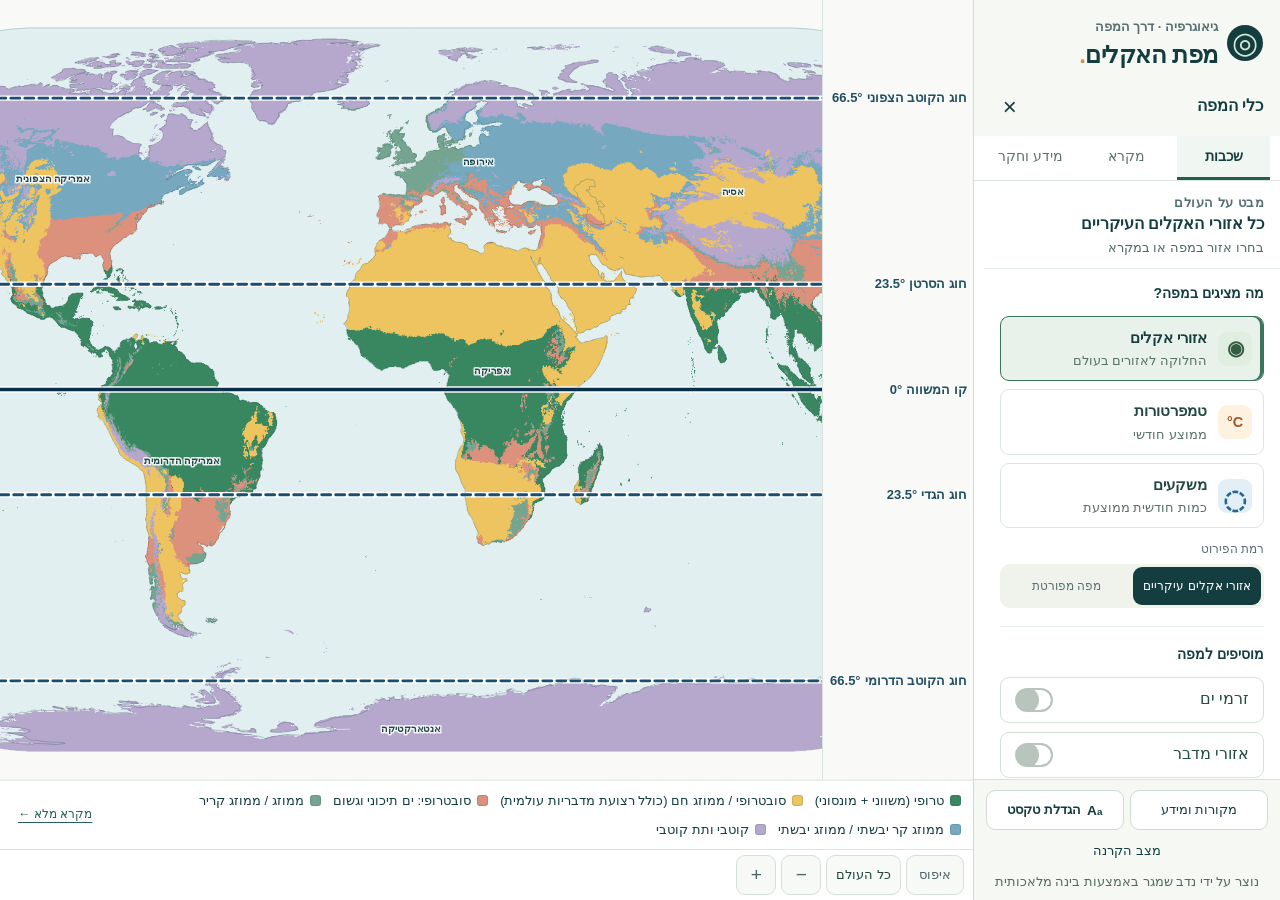
==== commit 4c4a1fca: "Rename climate atlas site to מפת האקלים" ====
--- a/atlas/index.html
+++ b/atlas/index.html
@@ -1,6 +1,6 @@
 <!doctype html>
 <html lang="he" dir="rtl">
-<head><meta charset="utf-8"><meta name="viewport" content="width=device-width,initial-scale=1"><meta name="theme-color" content="#153f41"><meta name="description" content="מפת אקלים אינטראקטיבית להוראת גיאוגרפיה, המבוססת על נתוני אקלים פתוחים."><title>אטלס האקלים | גיאוגרפיה דרך המפה</title><style>*{box-sizing:border-box} :root{--ink:#143d40;--muted:#597073;--paper:#f4f5ef;--line:#dce4df;--accent:#285f56;--base:16px}body{margin:0;background:var(--paper);color:var(--ink);font-family:Arial,"Noto Sans Hebrew",sans-serif;font-size:var(--base);line-height:1.55}button,select{font:inherit}button{cursor:pointer;touch-action:manipulation}button,select{color:inherit;border:1px solid var(--line);background:#fff;border-radius:9px}button{min-height:42px;padding:8px 14px;transition:background .16s,box-shadow .16s}button:hover{background:#edf3ef}button:focus-visible,select:focus-visible,a:focus-visible,canvas:focus-visible{outline:3px solid #a96528;outline-offset:3px}button[aria-pressed=true]{background:var(--ink);color:#fff;border-color:var(--ink)}button:disabled{opacity:.4;cursor:default}.skip{position:absolute;top:-80px;right:15px;background:#fff;z-index:50}.skip:focus{top:15px}.masthead{display:flex;align-items:center;justify-content:space-between;max-width:1700px;margin:auto;padding:23px 35px 20px;border-bottom:1px solid var(--line)}.brand{display:flex;align-items:center;gap:15px}.brand-mark{width:52px;height:52px;border-radius:50%;background:var(--ink);color:#d4e8d1;display:grid;place-items:center;font-size:43px;line-height:1}.eyebrow{display:block;font-size:.76rem;letter-spacing:.035em;color:var(--muted);font-weight:700}.brand h1{margin:0;font-size:2rem;line-height:1.1;letter-spacing:-1px}.title-dot{color:#cc944b}.header-actions{display:flex;gap:8px}.header-actions button{background:transparent;font-size:.87em;min-height:40px}.header-actions button[aria-pressed=true]{background:var(--ink)}#fontSize{font-family:Arial;direction:ltr;font-weight:bold;min-width:48px}.small-a{font-size:.72em}.intro{max-width:1700px;margin:auto;padding:22px 35px;display:flex;justify-content:space-between;align-items:center;gap:14px}.intro p{font-size:1.12rem;margin:3px 0 0}.source-badge{font-size:.76rem;white-space:nowrap;display:flex;align-items:center;gap:7px}.source-badge i{width:7px;height:7px;background:#548876;border-radius:50%}.workspace{max-width:1700px;display:grid;grid-template-columns:315px minmax(0,1fr);gap:19px;margin:auto;padding:0 35px}.explorer{border:1px solid var(--line);background:#fff;border-radius:17px;align-self:start;overflow:hidden}.tabs{display:flex;padding:7px;background:#eef2ec;border-bottom:1px solid var(--line);gap:4px}.tabs button{flex:1;padding:6px;border:0;border-radius:8px;font-size:.9em;min-width:0;background:transparent}.tabs button.active{background:var(--ink);color:#fff}.panel{padding:25px 22px;min-height:550px}.panel h2{font-size:1.7rem;line-height:1.22;margin:12px 0}.panel p{margin:10px 0}.panel .lead{color:var(--muted);font-size:.95em}.welcome-art{height:122px;position:relative;margin:20px 0 28px;display:flex;align-items:center;justify-content:center}.globe{width:118px;height:118px;border-radius:50%;overflow:hidden;background:linear-gradient(#c7e5ee 0 13%,#7cb9c4 13% 28%,#a7ab6d 28% 42%,#f4cf54 42% 53%,#4a985f 53% 67%,#f4cf54 67% 76%,#a7ab6d 76% 89%,#c7e5ee 89%);position:relative;box-shadow:inset -20px -5px 30px #153f4125}.globe:after{content:"";position:absolute;inset:0 23%;border:1px solid #fff8;border-radius:50%}.globe:before{content:"";position:absolute;inset:50% 0;border-top:1px solid #fff9}.orbit{position:absolute;width:168px;height:53px;border:1px solid #567c6555;border-radius:50%;transform:rotate(-28deg)}.welcome-steps{margin:20px 0;padding:0;list-style:none;counter-reset:step}.welcome-steps li{counter-increment:step;display:flex;gap:11px;align-items:flex-start;margin:15px 0;font-size:.93em}.welcome-steps li:before{content:counter(step);width:25px;height:25px;flex:none;display:grid;place-items:center;background:#edf3eb;border-radius:50%;font-size:.8em;font-weight:bold}.primary{background:var(--ink);color:#fff;border-color:var(--ink);width:100%;font-weight:700}.primary:hover{background:#286064}.secondary{width:100%;margin-top:9px}.map-section{min-width:0;border:1px solid var(--line);border-radius:17px;background:#fff;overflow:hidden}.map-head{display:flex;justify-content:space-between;align-items:center;padding:18px 23px 13px;gap:12px}.map-head h2{font-size:1.16rem;margin:0}.text-button{border:0;background:transparent;color:var(--muted);font-size:.83em;padding:5px 7px;white-space:nowrap}.map-stage{position:relative;background:#f9faf8;overflow:hidden;aspect-ratio:1.68;min-height:280px;border-top:1px solid #eef2ed;border-bottom:1px solid #eef2ed;direction:ltr}.map-stage canvas{width:100%;height:100%;display:block;touch-action:none;cursor:crosshair}.map-tools{position:absolute;left:14px;top:14px;display:flex;flex-direction:column;gap:5px}.map-tools button{width:38px;min-height:38px;padding:2px;font-size:1.35rem;background:#fffffff2;box-shadow:0 1px 5px #143d4010}.map-options{position:absolute;right:14px;top:14px;display:flex;gap:5px;direction:rtl}.map-options button{font-size:.75rem;padding:6px 10px;min-height:35px;background:#fffffff2}.map-options button[aria-pressed=true]{background:var(--ink)}.map-note{position:absolute;bottom:10px;left:50%;transform:translateX(-50%);direction:rtl;background:#fffffff0;border:1px solid #dae3de;padding:5px 13px;border-radius:30px;font-size:.74rem;color:#526b6b;white-space:nowrap;pointer-events:none}.tooltip{position:absolute;background:var(--ink);color:#fff;border-radius:6px;padding:5px 10px;font-size:.8rem;direction:rtl;z-index:4;pointer-events:none;white-space:nowrap;box-shadow:0 4px 20px #0002}.loading{position:absolute;inset:0;display:grid;place-items:center;background:#f1f6f1;font-weight:700}.map-foot{padding:10px 20px;display:flex;align-items:center;justify-content:space-between;gap:10px;font-size:.72rem;color:var(--muted);border-bottom:1px solid var(--line)}#selectionKey{display:flex;align-items:center;gap:6px;flex-wrap:wrap}.color-wheel{width:11px;height:11px;display:inline-block;border-radius:50%;background:conic-gradient(#168449,#f5db30,#ee7d89,#a96fbb,#62b6c4,#168449)}.legend{padding:17px 20px 21px}.legend-top{display:flex;align-items:center;justify-content:space-between;gap:15px;margin-bottom:12px}.legend h3{font-size:.9rem;margin:0}.filter-label{font-size:.72rem;display:flex;align-items:center;gap:7px;color:var(--muted)}select{max-width:100%;padding:7px 9px;border-radius:7px;background:#f7f9f5;font-size:inherit;min-height:38px}.legend-items{display:grid;grid-template-columns:repeat(4,minmax(0,1fr));gap:7px}.legend-btn{padding:8px 9px;display:flex;text-align:right;align-items:center;gap:8px;border-radius:8px;min-height:42px;font-size:.78rem;line-height:1.3;transition:opacity .2s}.legend-btn.dimmed{opacity:.38}.legend-btn.active{border-color:var(--ink);box-shadow:0 0 0 1px var(--ink);background:#eef4ec;color:var(--ink)}.swatch{width:14px;height:14px;border-radius:4px;display:inline-block;flex:none;border:1px solid #143d4025;background:var(--swatch)}.legend-btn .swatch{width:17px;height:17px}.region-chip{display:inline-flex;align-items:center;gap:8px;color:var(--muted);font-size:.8em}.region-chip .swatch{width:18px;height:18px;border-radius:50%}.subtitle{font-size:.87em;color:var(--muted);margin-top:-5px!important}.climate-facts{margin:22px 0 16px;display:grid;gap:12px}.fact{display:grid;grid-template-columns:31px 1fr;gap:9px}.fact-icon{height:30px;width:30px;border-radius:9px;display:grid;place-items:center;background:#f0f3ed;color:#537063;font-size:1rem}.fact b{font-size:.74em;display:block;color:var(--muted);font-weight:normal}.fact p{font-size:.91em;margin:2px 0 0;line-height:1.5}.distribution{border-top:1px solid var(--line);padding-top:15px;margin-top:18px}.distribution h3,.think h3{font-size:.82em;margin:0 0 5px}.distribution p{font-size:.86em;margin:0}.think{border-radius:10px;background:#f7f2e7;padding:14px;margin:18px 0;color:#63512e}.think p{font-size:.88em;margin:0}.tiny{font-size:.74em;color:var(--muted)}.select-row{display:grid;gap:8px;margin:15px 0}.select-row label{font-size:.8em;font-weight:700}.compare-legend{display:flex;gap:10px;justify-content:space-between;font-size:.8em;margin:18px 0 12px}.compare-label{display:flex;align-items:center;gap:5px}.comparison{width:100%;border-collapse:collapse;table-layout:fixed;font-size:.78em}.comparison th{text-align:right;background:#f0f4ed;padding:9px 6px;vertical-align:top}.comparison td{border-bottom:1px solid var(--line);vertical-align:top;padding:10px 6px;line-height:1.55}.comparison tr.section td{padding:11px 6px 1px;color:var(--muted);font-size:.94em;border:0;font-weight:bold}.compare-summary{font-size:.86em;padding:12px;border-right:3px solid #be965c;background:#f7f4ed;margin-top:18px}.inquiry-list{display:grid;gap:9px;margin:20px 0}.inquiry-card{text-align:right;padding:13px;line-height:1.4}.inquiry-card b{display:block;font-size:.93em}.inquiry-card span{display:block;font-size:.77em;color:var(--muted);margin-top:4px}.inquiry-card[aria-pressed=true] span{color:#d9e6df}.inquiry-question{font-size:1.01em;margin:15px 0!important}.answer{background:#eef4ee;padding:13px;border-radius:9px;font-size:.86em;margin:13px 0}.answer[hidden]{display:none}.answer b{display:block;margin-bottom:5px}.guide-step{display:flex;align-items:center;justify-content:space-between;gap:8px;margin-top:16px}.guide-step button{font-size:.8rem}.guide-step span{font-size:.73em}.guide-label{font-size:.77em;color:var(--muted)}footer{max-width:1700px;margin:16px auto 0;padding:12px 35px 23px;display:flex;justify-content:space-between;gap:10px;font-size:.72rem;color:var(--muted)}dialog{width:min(760px,calc(100vw - 30px));max-height:86vh;border:1px solid var(--line);border-radius:17px;color:var(--ink);padding:0;box-shadow:0 24px 70px #102b4033}dialog::backdrop{background:#153f4166;backdrop-filter:blur(3px)}.dialog-top{display:flex;align-items:center;justify-content:space-between;position:sticky;top:0;background:#fff;padding:16px 22px;border-bottom:1px solid var(--line);z-index:1}.dialog-top h2{font-size:1.2rem;margin:0}.dialog-top button{font-size:1.5rem;min-width:40px;padding:0;border:0}.dialog-body{padding:5px 25px 25px;font-size:.94em}.dialog-body h3{font-size:1.05em;margin-top:22px}.dialog-body p{line-height:1.75}.source-list{padding-right:20px}.source-list li{margin:13px 0}.source-list a{color:#236257;text-underline-offset:3px}.source-list span{display:block;font-size:.88em;color:var(--muted)}.fine{font-size:.8em;color:var(--muted)}body.large{--base:19px}.large .panel h2{font-size:1.9rem}.large .legend-btn{font-size:.9rem}.large .workspace{grid-template-columns:355px minmax(0,1fr)}body.projection .intro{display:none}.projection .masthead{padding-top:10px;padding-bottom:10px}.projection .workspace{margin-top:16px;grid-template-columns:355px minmax(0,1fr)}.projection .panel{font-size:1.08em}.projection .map-stage{aspect-ratio:1.65}.projection .brand h1{font-size:1.6rem}.projection footer{display:none}@media(min-width:1600px){.map-stage{aspect-ratio:1.8}.workspace{grid-template-columns:345px minmax(0,1fr)}.panel{padding:28px}}@media(max-width:1150px){.masthead,.intro{padding-right:22px;padding-left:22px}.workspace{padding:0 22px;grid-template-columns:280px minmax(0,1fr);gap:14px}.legend-items{grid-template-columns:repeat(3,minmax(0,1fr))}.panel{padding:20px 17px}.source-badge{display:none}.map-stage{aspect-ratio:1.45}.map-foot>span:last-child{display:none}.map-head{padding:15px}.legend{padding:15px}.map-note{font-size:.68rem}.large .workspace,.projection .workspace{grid-template-columns:310px minmax(0,1fr)}}@media(max-width:800px){.masthead{padding:16px;gap:10px;flex-wrap:wrap}.brand h1{font-size:1.8rem}.brand-mark{width:44px;height:44px;font-size:37px}.header-actions{margin-right:auto}.header-actions button{font-size:.77rem;padding:7px 10px}.intro{padding:17px 18px}.intro p{font-size:1rem}.workspace,.large .workspace,.projection .workspace{display:flex;flex-direction:column;padding:0 13px;gap:13px}.map-section{width:100%;order:0}.explorer{width:100%;order:1}.panel{min-height:0;padding:20px}.map-stage{aspect-ratio:1.4;min-height:280px}.map-head{padding:12px 15px}.map-head h2{font-size:1.06rem}.legend-items{grid-template-columns:repeat(3,minmax(0,1fr))}.legend-btn{font-size:.76rem;min-height:45px;padding:7px}.legend-top{gap:8px;flex-wrap:wrap}.legend h3{font-size:.84rem}.filter-label{font-size:.7rem}.map-options{right:9px;top:9px}.map-tools{left:9px;top:9px}.map-options button{font-size:.68rem;padding:4px 8px;min-height:33px}.map-note{max-width:90%;white-space:normal;text-align:center;line-height:1.4;bottom:6px;font-size:.65rem;padding:4px 9px}.map-foot{font-size:.7rem;padding:8px 12px}.welcome-art{display:none}.welcome-steps{margin:16px 0}.welcome-steps li{margin:10px 0}.panel h2{font-size:1.6rem;margin-top:8px}.climate-facts{grid-template-columns:1fr 1fr;gap:15px}.comparison{font-size:.85em}.intro .eyebrow{font-size:.7rem}footer{padding:8px 17px 20px;flex-direction:column;font-size:.68rem;gap:4px}.projection .map-stage{aspect-ratio:1.4}.source-badge{display:none}}@media(max-width:420px){.header-actions{width:100%;margin:3px 0 0;justify-content:flex-start}.masthead{padding:13px 16px}.legend-items{grid-template-columns:repeat(2,minmax(0,1fr))}.map-stage{min-height:265px;aspect-ratio:1.32}.climate-facts{grid-template-columns:1fr}.map-head .eyebrow{font-size:.65rem}.map-options button{font-size:.64rem}.map-tools button{width:33px;min-height:33px}.legend{padding:13px}.large .legend-btn{font-size:.86rem}.intro p{font-size:.94rem}}@media(prefers-reduced-motion:reduce){*{transition:none!important;scroll-behavior:auto!important}}@media print{.header-actions,.intro,.map-tools,.map-options,.map-note,.tabs,footer{display:none}.workspace{display:block;padding:0}.map-section{break-inside:avoid}.explorer{break-inside:avoid;margin-bottom:20px}.panel{min-height:0}.legend-items{grid-template-columns:repeat(4,1fr)}}
+<head><meta charset="utf-8"><meta name="viewport" content="width=device-width,initial-scale=1"><meta name="theme-color" content="#153f41"><meta name="description" content="מפת אקלים אינטראקטיבית להוראת גיאוגרפיה, המבוססת על נתוני אקלים פתוחים."><title>מפת האקלים | גיאוגרפיה דרך המפה</title><style>*{box-sizing:border-box} :root{--ink:#143d40;--muted:#597073;--paper:#f4f5ef;--line:#dce4df;--accent:#285f56;--base:16px}body{margin:0;background:var(--paper);color:var(--ink);font-family:Arial,"Noto Sans Hebrew",sans-serif;font-size:var(--base);line-height:1.55}button,select{font:inherit}button{cursor:pointer;touch-action:manipulation}button,select{color:inherit;border:1px solid var(--line);background:#fff;border-radius:9px}button{min-height:42px;padding:8px 14px;transition:background .16s,box-shadow .16s}button:hover{background:#edf3ef}button:focus-visible,select:focus-visible,a:focus-visible,canvas:focus-visible{outline:3px solid #a96528;outline-offset:3px}button[aria-pressed=true]{background:var(--ink);color:#fff;border-color:var(--ink)}button:disabled{opacity:.4;cursor:default}.skip{position:absolute;top:-80px;right:15px;background:#fff;z-index:50}.skip:focus{top:15px}.masthead{display:flex;align-items:center;justify-content:space-between;max-width:1700px;margin:auto;padding:23px 35px 20px;border-bottom:1px solid var(--line)}.brand{display:flex;align-items:center;gap:15px}.brand-mark{width:52px;height:52px;border-radius:50%;background:var(--ink);color:#d4e8d1;display:grid;place-items:center;font-size:43px;line-height:1}.eyebrow{display:block;font-size:.76rem;letter-spacing:.035em;color:var(--muted);font-weight:700}.brand h1{margin:0;font-size:2rem;line-height:1.1;letter-spacing:-1px}.title-dot{color:#cc944b}.header-actions{display:flex;gap:8px}.header-actions button{background:transparent;font-size:.87em;min-height:40px}.header-actions button[aria-pressed=true]{background:var(--ink)}#fontSize{font-family:Arial;direction:ltr;font-weight:bold;min-width:48px}.small-a{font-size:.72em}.intro{max-width:1700px;margin:auto;padding:22px 35px;display:flex;justify-content:space-between;align-items:center;gap:14px}.intro p{font-size:1.12rem;margin:3px 0 0}.source-badge{font-size:.76rem;white-space:nowrap;display:flex;align-items:center;gap:7px}.source-badge i{width:7px;height:7px;background:#548876;border-radius:50%}.workspace{max-width:1700px;display:grid;grid-template-columns:315px minmax(0,1fr);gap:19px;margin:auto;padding:0 35px}.explorer{border:1px solid var(--line);background:#fff;border-radius:17px;align-self:start;overflow:hidden}.tabs{display:flex;padding:7px;background:#eef2ec;border-bottom:1px solid var(--line);gap:4px}.tabs button{flex:1;padding:6px;border:0;border-radius:8px;font-size:.9em;min-width:0;background:transparent}.tabs button.active{background:var(--ink);color:#fff}.panel{padding:25px 22px;min-height:550px}.panel h2{font-size:1.7rem;line-height:1.22;margin:12px 0}.panel p{margin:10px 0}.panel .lead{color:var(--muted);font-size:.95em}.welcome-art{height:122px;position:relative;margin:20px 0 28px;display:flex;align-items:center;justify-content:center}.globe{width:118px;height:118px;border-radius:50%;overflow:hidden;background:linear-gradient(#c7e5ee 0 13%,#7cb9c4 13% 28%,#a7ab6d 28% 42%,#f4cf54 42% 53%,#4a985f 53% 67%,#f4cf54 67% 76%,#a7ab6d 76% 89%,#c7e5ee 89%);position:relative;box-shadow:inset -20px -5px 30px #153f4125}.globe:after{content:"";position:absolute;inset:0 23%;border:1px solid #fff8;border-radius:50%}.globe:before{content:"";position:absolute;inset:50% 0;border-top:1px solid #fff9}.orbit{position:absolute;width:168px;height:53px;border:1px solid #567c6555;border-radius:50%;transform:rotate(-28deg)}.welcome-steps{margin:20px 0;padding:0;list-style:none;counter-reset:step}.welcome-steps li{counter-increment:step;display:flex;gap:11px;align-items:flex-start;margin:15px 0;font-size:.93em}.welcome-steps li:before{content:counter(step);width:25px;height:25px;flex:none;display:grid;place-items:center;background:#edf3eb;border-radius:50%;font-size:.8em;font-weight:bold}.primary{background:var(--ink);color:#fff;border-color:var(--ink);width:100%;font-weight:700}.primary:hover{background:#286064}.secondary{width:100%;margin-top:9px}.map-section{min-width:0;border:1px solid var(--line);border-radius:17px;background:#fff;overflow:hidden}.map-head{display:flex;justify-content:space-between;align-items:center;padding:18px 23px 13px;gap:12px}.map-head h2{font-size:1.16rem;margin:0}.text-button{border:0;background:transparent;color:var(--muted);font-size:.83em;padding:5px 7px;white-space:nowrap}.map-stage{position:relative;background:#f9faf8;overflow:hidden;aspect-ratio:1.68;min-height:280px;border-top:1px solid #eef2ed;border-bottom:1px solid #eef2ed;direction:ltr}.map-stage canvas{width:100%;height:100%;display:block;touch-action:none;cursor:crosshair}.map-tools{position:absolute;left:14px;top:14px;display:flex;flex-direction:column;gap:5px}.map-tools button{width:38px;min-height:38px;padding:2px;font-size:1.35rem;background:#fffffff2;box-shadow:0 1px 5px #143d4010}.map-options{position:absolute;right:14px;top:14px;display:flex;gap:5px;direction:rtl}.map-options button{font-size:.75rem;padding:6px 10px;min-height:35px;background:#fffffff2}.map-options button[aria-pressed=true]{background:var(--ink)}.map-note{position:absolute;bottom:10px;left:50%;transform:translateX(-50%);direction:rtl;background:#fffffff0;border:1px solid #dae3de;padding:5px 13px;border-radius:30px;font-size:.74rem;color:#526b6b;white-space:nowrap;pointer-events:none}.tooltip{position:absolute;background:var(--ink);color:#fff;border-radius:6px;padding:5px 10px;font-size:.8rem;direction:rtl;z-index:4;pointer-events:none;white-space:nowrap;box-shadow:0 4px 20px #0002}.loading{position:absolute;inset:0;display:grid;place-items:center;background:#f1f6f1;font-weight:700}.map-foot{padding:10px 20px;display:flex;align-items:center;justify-content:space-between;gap:10px;font-size:.72rem;color:var(--muted);border-bottom:1px solid var(--line)}#selectionKey{display:flex;align-items:center;gap:6px;flex-wrap:wrap}.color-wheel{width:11px;height:11px;display:inline-block;border-radius:50%;background:conic-gradient(#168449,#f5db30,#ee7d89,#a96fbb,#62b6c4,#168449)}.legend{padding:17px 20px 21px}.legend-top{display:flex;align-items:center;justify-content:space-between;gap:15px;margin-bottom:12px}.legend h3{font-size:.9rem;margin:0}.filter-label{font-size:.72rem;display:flex;align-items:center;gap:7px;color:var(--muted)}select{max-width:100%;padding:7px 9px;border-radius:7px;background:#f7f9f5;font-size:inherit;min-height:38px}.legend-items{display:grid;grid-template-columns:repeat(4,minmax(0,1fr));gap:7px}.legend-btn{padding:8px 9px;display:flex;text-align:right;align-items:center;gap:8px;border-radius:8px;min-height:42px;font-size:.78rem;line-height:1.3;transition:opacity .2s}.legend-btn.dimmed{opacity:.38}.legend-btn.active{border-color:var(--ink);box-shadow:0 0 0 1px var(--ink);background:#eef4ec;color:var(--ink)}.swatch{width:14px;height:14px;border-radius:4px;display:inline-block;flex:none;border:1px solid #143d4025;background:var(--swatch)}.legend-btn .swatch{width:17px;height:17px}.region-chip{display:inline-flex;align-items:center;gap:8px;color:var(--muted);font-size:.8em}.region-chip .swatch{width:18px;height:18px;border-radius:50%}.subtitle{font-size:.87em;color:var(--muted);margin-top:-5px!important}.climate-facts{margin:22px 0 16px;display:grid;gap:12px}.fact{display:grid;grid-template-columns:31px 1fr;gap:9px}.fact-icon{height:30px;width:30px;border-radius:9px;display:grid;place-items:center;background:#f0f3ed;color:#537063;font-size:1rem}.fact b{font-size:.74em;display:block;color:var(--muted);font-weight:normal}.fact p{font-size:.91em;margin:2px 0 0;line-height:1.5}.distribution{border-top:1px solid var(--line);padding-top:15px;margin-top:18px}.distribution h3,.think h3{font-size:.82em;margin:0 0 5px}.distribution p{font-size:.86em;margin:0}.think{border-radius:10px;background:#f7f2e7;padding:14px;margin:18px 0;color:#63512e}.think p{font-size:.88em;margin:0}.tiny{font-size:.74em;color:var(--muted)}.select-row{display:grid;gap:8px;margin:15px 0}.select-row label{font-size:.8em;font-weight:700}.compare-legend{display:flex;gap:10px;justify-content:space-between;font-size:.8em;margin:18px 0 12px}.compare-label{display:flex;align-items:center;gap:5px}.comparison{width:100%;border-collapse:collapse;table-layout:fixed;font-size:.78em}.comparison th{text-align:right;background:#f0f4ed;padding:9px 6px;vertical-align:top}.comparison td{border-bottom:1px solid var(--line);vertical-align:top;padding:10px 6px;line-height:1.55}.comparison tr.section td{padding:11px 6px 1px;color:var(--muted);font-size:.94em;border:0;font-weight:bold}.compare-summary{font-size:.86em;padding:12px;border-right:3px solid #be965c;background:#f7f4ed;margin-top:18px}.inquiry-list{display:grid;gap:9px;margin:20px 0}.inquiry-card{text-align:right;padding:13px;line-height:1.4}.inquiry-card b{display:block;font-size:.93em}.inquiry-card span{display:block;font-size:.77em;color:var(--muted);margin-top:4px}.inquiry-card[aria-pressed=true] span{color:#d9e6df}.inquiry-question{font-size:1.01em;margin:15px 0!important}.answer{background:#eef4ee;padding:13px;border-radius:9px;font-size:.86em;margin:13px 0}.answer[hidden]{display:none}.answer b{display:block;margin-bottom:5px}.guide-step{display:flex;align-items:center;justify-content:space-between;gap:8px;margin-top:16px}.guide-step button{font-size:.8rem}.guide-step span{font-size:.73em}.guide-label{font-size:.77em;color:var(--muted)}footer{max-width:1700px;margin:16px auto 0;padding:12px 35px 23px;display:flex;justify-content:space-between;gap:10px;font-size:.72rem;color:var(--muted)}dialog{width:min(760px,calc(100vw - 30px));max-height:86vh;border:1px solid var(--line);border-radius:17px;color:var(--ink);padding:0;box-shadow:0 24px 70px #102b4033}dialog::backdrop{background:#153f4166;backdrop-filter:blur(3px)}.dialog-top{display:flex;align-items:center;justify-content:space-between;position:sticky;top:0;background:#fff;padding:16px 22px;border-bottom:1px solid var(--line);z-index:1}.dialog-top h2{font-size:1.2rem;margin:0}.dialog-top button{font-size:1.5rem;min-width:40px;padding:0;border:0}.dialog-body{padding:5px 25px 25px;font-size:.94em}.dialog-body h3{font-size:1.05em;margin-top:22px}.dialog-body p{line-height:1.75}.source-list{padding-right:20px}.source-list li{margin:13px 0}.source-list a{color:#236257;text-underline-offset:3px}.source-list span{display:block;font-size:.88em;color:var(--muted)}.fine{font-size:.8em;color:var(--muted)}body.large{--base:19px}.large .panel h2{font-size:1.9rem}.large .legend-btn{font-size:.9rem}.large .workspace{grid-template-columns:355px minmax(0,1fr)}body.projection .intro{display:none}.projection .masthead{padding-top:10px;padding-bottom:10px}.projection .workspace{margin-top:16px;grid-template-columns:355px minmax(0,1fr)}.projection .panel{font-size:1.08em}.projection .map-stage{aspect-ratio:1.65}.projection .brand h1{font-size:1.6rem}.projection footer{display:none}@media(min-width:1600px){.map-stage{aspect-ratio:1.8}.workspace{grid-template-columns:345px minmax(0,1fr)}.panel{padding:28px}}@media(max-width:1150px){.masthead,.intro{padding-right:22px;padding-left:22px}.workspace{padding:0 22px;grid-template-columns:280px minmax(0,1fr);gap:14px}.legend-items{grid-template-columns:repeat(3,minmax(0,1fr))}.panel{padding:20px 17px}.source-badge{display:none}.map-stage{aspect-ratio:1.45}.map-foot>span:last-child{display:none}.map-head{padding:15px}.legend{padding:15px}.map-note{font-size:.68rem}.large .workspace,.projection .workspace{grid-template-columns:310px minmax(0,1fr)}}@media(max-width:800px){.masthead{padding:16px;gap:10px;flex-wrap:wrap}.brand h1{font-size:1.8rem}.brand-mark{width:44px;height:44px;font-size:37px}.header-actions{margin-right:auto}.header-actions button{font-size:.77rem;padding:7px 10px}.intro{padding:17px 18px}.intro p{font-size:1rem}.workspace,.large .workspace,.projection .workspace{display:flex;flex-direction:column;padding:0 13px;gap:13px}.map-section{width:100%;order:0}.explorer{width:100%;order:1}.panel{min-height:0;padding:20px}.map-stage{aspect-ratio:1.4;min-height:280px}.map-head{padding:12px 15px}.map-head h2{font-size:1.06rem}.legend-items{grid-template-columns:repeat(3,minmax(0,1fr))}.legend-btn{font-size:.76rem;min-height:45px;padding:7px}.legend-top{gap:8px;flex-wrap:wrap}.legend h3{font-size:.84rem}.filter-label{font-size:.7rem}.map-options{right:9px;top:9px}.map-tools{left:9px;top:9px}.map-options button{font-size:.68rem;padding:4px 8px;min-height:33px}.map-note{max-width:90%;white-space:normal;text-align:center;line-height:1.4;bottom:6px;font-size:.65rem;padding:4px 9px}.map-foot{font-size:.7rem;padding:8px 12px}.welcome-art{display:none}.welcome-steps{margin:16px 0}.welcome-steps li{margin:10px 0}.panel h2{font-size:1.6rem;margin-top:8px}.climate-facts{grid-template-columns:1fr 1fr;gap:15px}.comparison{font-size:.85em}.intro .eyebrow{font-size:.7rem}footer{padding:8px 17px 20px;flex-direction:column;font-size:.68rem;gap:4px}.projection .map-stage{aspect-ratio:1.4}.source-badge{display:none}}@media(max-width:420px){.header-actions{width:100%;margin:3px 0 0;justify-content:flex-start}.masthead{padding:13px 16px}.legend-items{grid-template-columns:repeat(2,minmax(0,1fr))}.map-stage{min-height:265px;aspect-ratio:1.32}.climate-facts{grid-template-columns:1fr}.map-head .eyebrow{font-size:.65rem}.map-options button{font-size:.64rem}.map-tools button{width:33px;min-height:33px}.legend{padding:13px}.large .legend-btn{font-size:.86rem}.intro p{font-size:.94rem}}@media(prefers-reduced-motion:reduce){*{transition:none!important;scroll-behavior:auto!important}}@media print{.header-actions,.intro,.map-tools,.map-options,.map-note,.tabs,footer{display:none}.workspace{display:block;padding:0}.map-section{break-inside:avoid}.explorer{break-inside:avoid;margin-bottom:20px}.panel{min-height:0}.legend-items{grid-template-columns:repeat(4,1fr)}}
 
 .show-all{background:#e2edda;color:#254b35;border:1px solid #c2d4b7;font-size:.84rem;font-weight:700;white-space:nowrap}.detail-bar{display:flex;gap:14px;align-items:center;padding:0 22px 13px;font-size:.78rem;color:var(--muted)}.detail-toggle{display:flex;gap:3px;padding:3px;background:#eff3ec;border-radius:10px}.detail-toggle button{font-size:.8rem;padding:6px 14px;min-height:36px;border:0;background:transparent}.detail-toggle button[aria-pressed=true]{background:var(--ink);color:white}.show-all:hover{background:#d3e5c8}@media(max-width:800px){.detail-bar{padding:0 12px 10px;gap:8px;flex-wrap:wrap}.detail-toggle button{font-size:.73rem;padding:6px 10px}.show-all{font-size:.72rem;padding:7px 9px}.map-head{gap:7px}}
 
@@ -12,7 +12,7 @@
 </style><link rel="stylesheet" href="layers.css?v=20261024-7"><link rel="stylesheet" href="interface.css?v=20261024-7"><link rel="stylesheet" href="learning-layers.css?v=20261024-7"><link rel="stylesheet" href="navigation.css?v=20261024-7"><link rel="stylesheet" href="cities.css?v=20261024-2"></head>
 <body>
 <a class="skip" href="#workspace">דילוג אל המפה</a>
-<header class="masthead"><div class="brand"><span class="brand-mark" aria-hidden="true">◎</span><div><span class="eyebrow">גיאוגרפיה · דרך המפה</span><h1>אטלס האקלים<span class="title-dot">.</span></h1></div></div><div class="header-actions"><button id="fontSize" aria-pressed="false" title="הגדלת הטקסט">A<span class="small-a">a</span></button><button id="project" aria-pressed="false">מצב הקרנה</button><button id="sources">מקורות ומידע ⓘ</button></div></header>
+<header class="masthead"><div class="brand"><span class="brand-mark" aria-hidden="true">◎</span><div><span class="eyebrow">גיאוגרפיה · דרך המפה</span><h1>מפת האקלים<span class="title-dot">.</span></h1></div></div><div class="header-actions"><button id="fontSize" aria-pressed="false" title="הגדלת הטקסט">A<span class="small-a">a</span></button><button id="project" aria-pressed="false">מצב הקרנה</button><button id="sources">מקורות ומידע ⓘ</button></div></header>
 <div class="intro"><div><span class="eyebrow">לראות את הדפוס. להבין את האקלים.</span><p>איך הטמפרטורה והמשקעים מעצבים את אזורי האקלים בעולם?</p></div><span class="source-badge"><i></i>נתוני אקלים · 1991–2020</span></div>
 <main id="workspace" class="workspace"><aside class="explorer" aria-label="חקירת אזורי האקלים"><nav class="tabs" aria-label="כלי לימוד"><button data-tab="explore" class="active" aria-pressed="true">לגלות</button><button data-tab="compare" aria-pressed="false">להשוות</button><button data-tab="inquiry" aria-pressed="false">לחקור</button></nav><div id="panel" class="panel" aria-live="polite"></div></aside>
 <section class="map-section" aria-label="מפה אינטראקטיבית"><div class="map-head"><div><span class="eyebrow">מפת העולם</span><h2 id="mapTitle">כל אזורי האקלים</h2></div><button id="clear" class="show-all">כל האזורים יחד ◉</button></div>
--- a/atlas/layers.css
+++ b/atlas/layers.css
@@ -16,6 +16,7 @@
 #monthPlaybackStatus{font-size:.8rem;color:#405e5b;line-height:1.4}
 #monthPlaybackStatus.month-load-error{color:#9a2232}
 .field-gradient{position:relative;overflow:visible}
+.field-scale-tick{position:absolute;bottom:-3px;width:1px;height:5px;background:#183f46;box-shadow:1px 0 #fff9;transform:translateX(-50%)}
 .field-value-indicator{position:absolute;top:-9px;transform:translateX(-50%);width:0;height:0;border-left:5px solid transparent;border-right:5px solid transparent;border-top:7px solid #102f3e;filter:drop-shadow(0 1px 0 #fff);z-index:1}
 .field-ticks{font-size:.8rem;height:1.6em;line-height:1.2}
 .field-ticks span{white-space:nowrap}
--- a/atlas/interface.css
+++ b/atlas/interface.css
@@ -248,3 +248,25 @@
 @media(prefers-reduced-motion:reduce){.atlas-ui .map-drawer{scroll-behavior:auto}}
 @media print{.atlas-ui .sheet-handle,.atlas-ui #monthControl{display:none!important}}
 
+/* The mobile timeline and numeric scale stay visible as one compact footer. */
+@media(max-width:900px){
+ .atlas-ui .map-summary{max-height:none;overflow:visible;flex:0 0 auto}
+ .atlas-ui .map-key:has(.compact-field){display:block;padding:3px 10px 2px;min-height:0}
+ .atlas-ui .map-key:has(.compact-field) .key-link,.atlas-ui .scale-period,.atlas-ui .compact-currents .current-map-caption{display:none}
+ .atlas-ui .compact-field .scale-caption{line-height:1.2;margin:0 0 3px;white-space:nowrap}
+ .atlas-ui .compact-currents{gap:3px 9px;padding:3px 10px;line-height:1.25}
+ .atlas-ui .compact-currents .current-line{width:17px}
+ .atlas-ui .map-summary #monthControl{padding-block:3px}
+ .atlas-ui .map-summary .month-buttons{row-gap:2px}
+ .atlas-ui #monthPlaybackStatus{white-space:nowrap;overflow:hidden;text-overflow:ellipsis;min-height:1.2em;line-height:1.2}
+ .atlas-ui .map-foot .selection-info{flex:0 1 auto;padding-inline:3px;max-width:100%;overflow:hidden;text-overflow:ellipsis}
+}
+@media(max-width:600px){
+ .atlas-ui .map-key:has(.compact-field) .field-ticks{margin-top:3px}
+ .atlas-ui .map-key:has(.compact-field) .field-ticks:has(.scale-endpoint){height:4em}
+ .atlas-ui.large .map-foot{display:grid;grid-template-columns:minmax(0,1fr) auto;align-items:center;gap:3px 5px}
+ .atlas-ui.large .map-foot .drawer-toggle{grid-column:2;grid-row:1;margin:0}
+ .atlas-ui.large .map-foot .selection-info{grid-column:1;grid-row:1;width:100%;min-width:0;text-align:start}
+ .atlas-ui.large .map-foot .map-tools{grid-column:1/-1;grid-row:2;justify-self:end;margin:0}
+}
+
